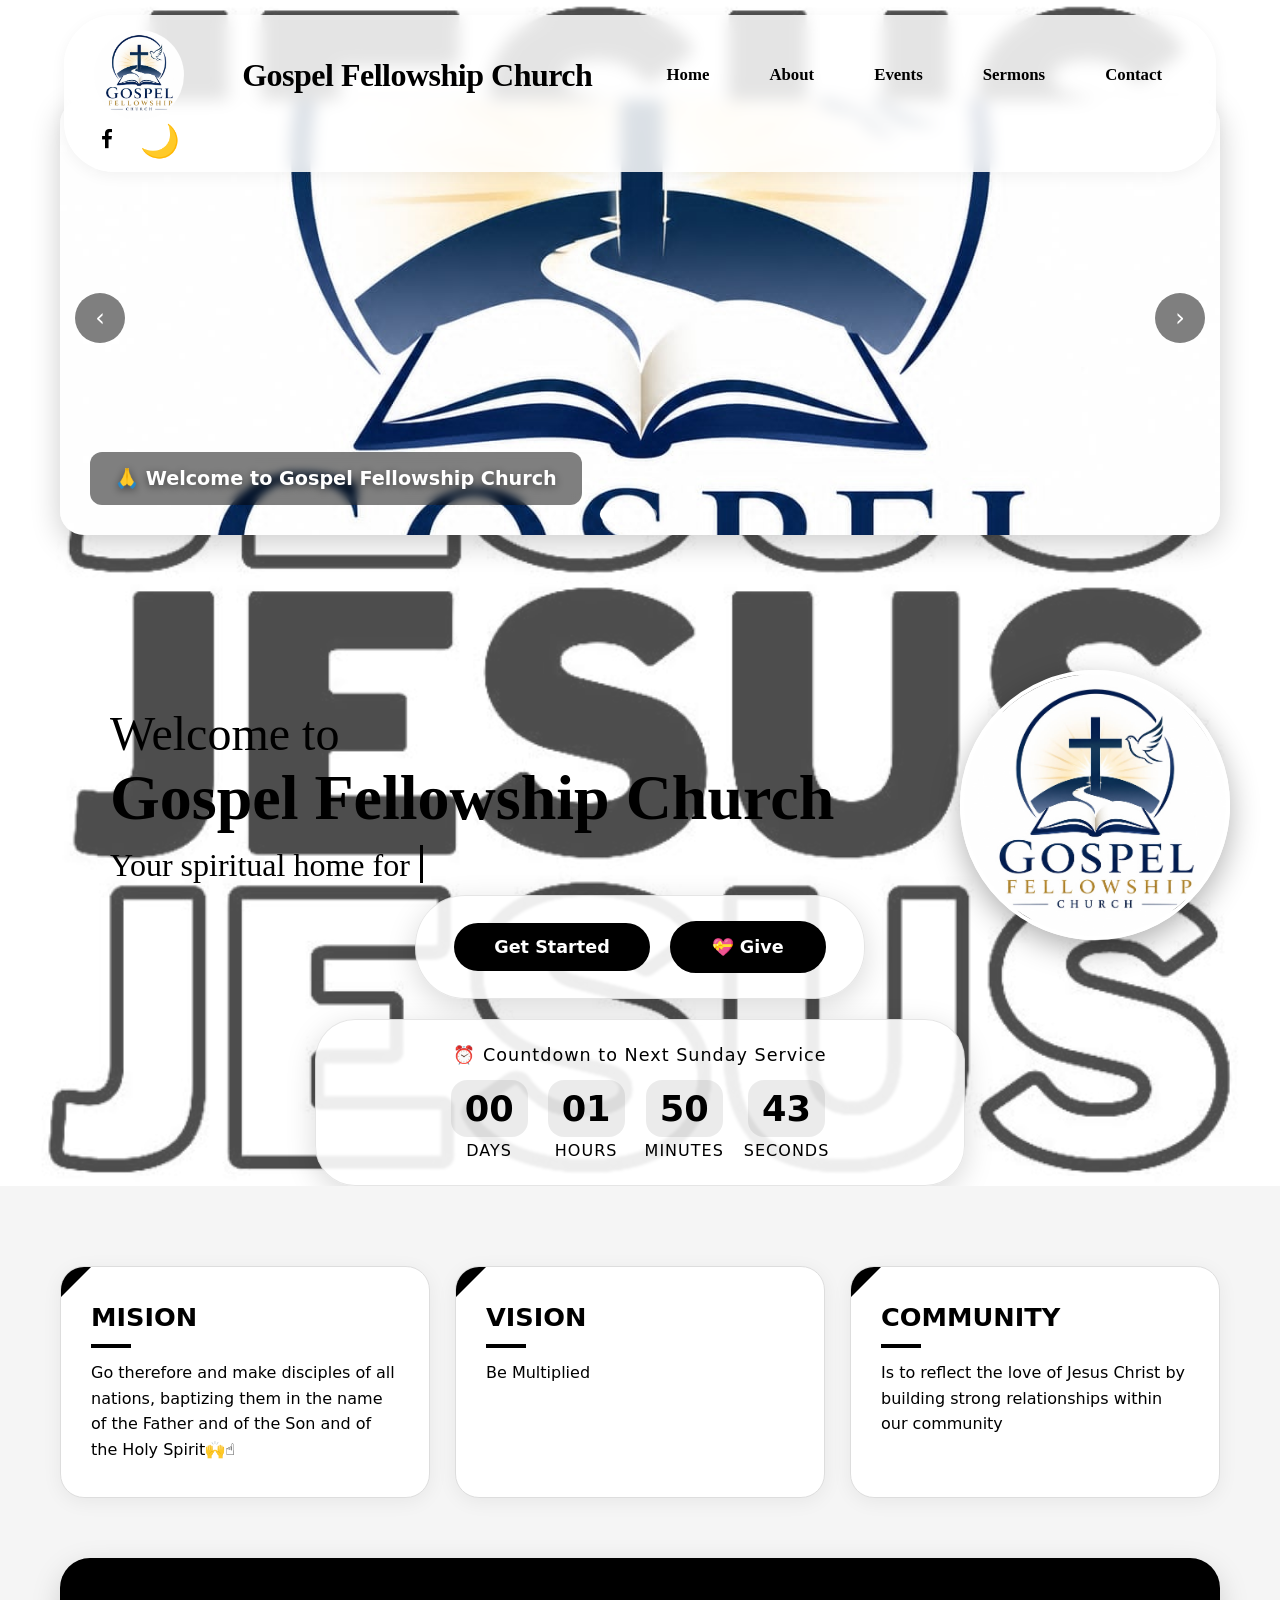
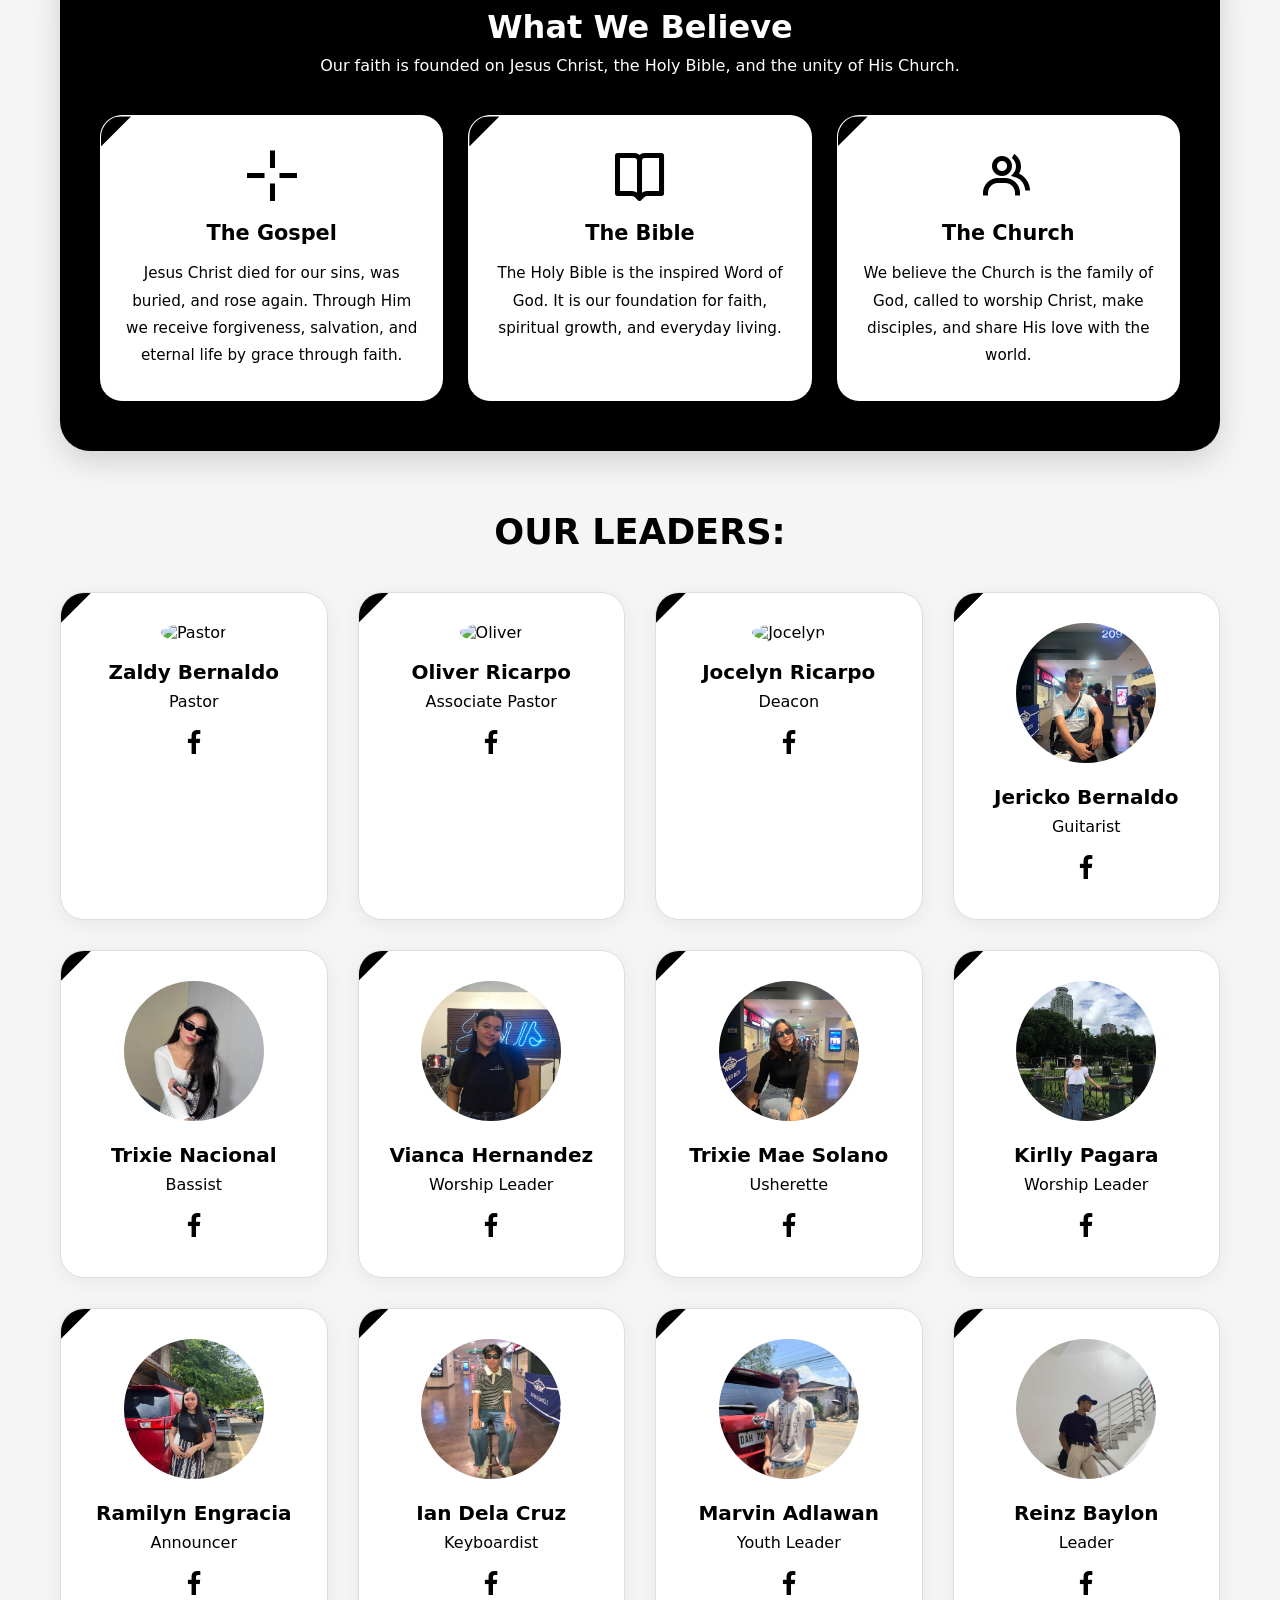
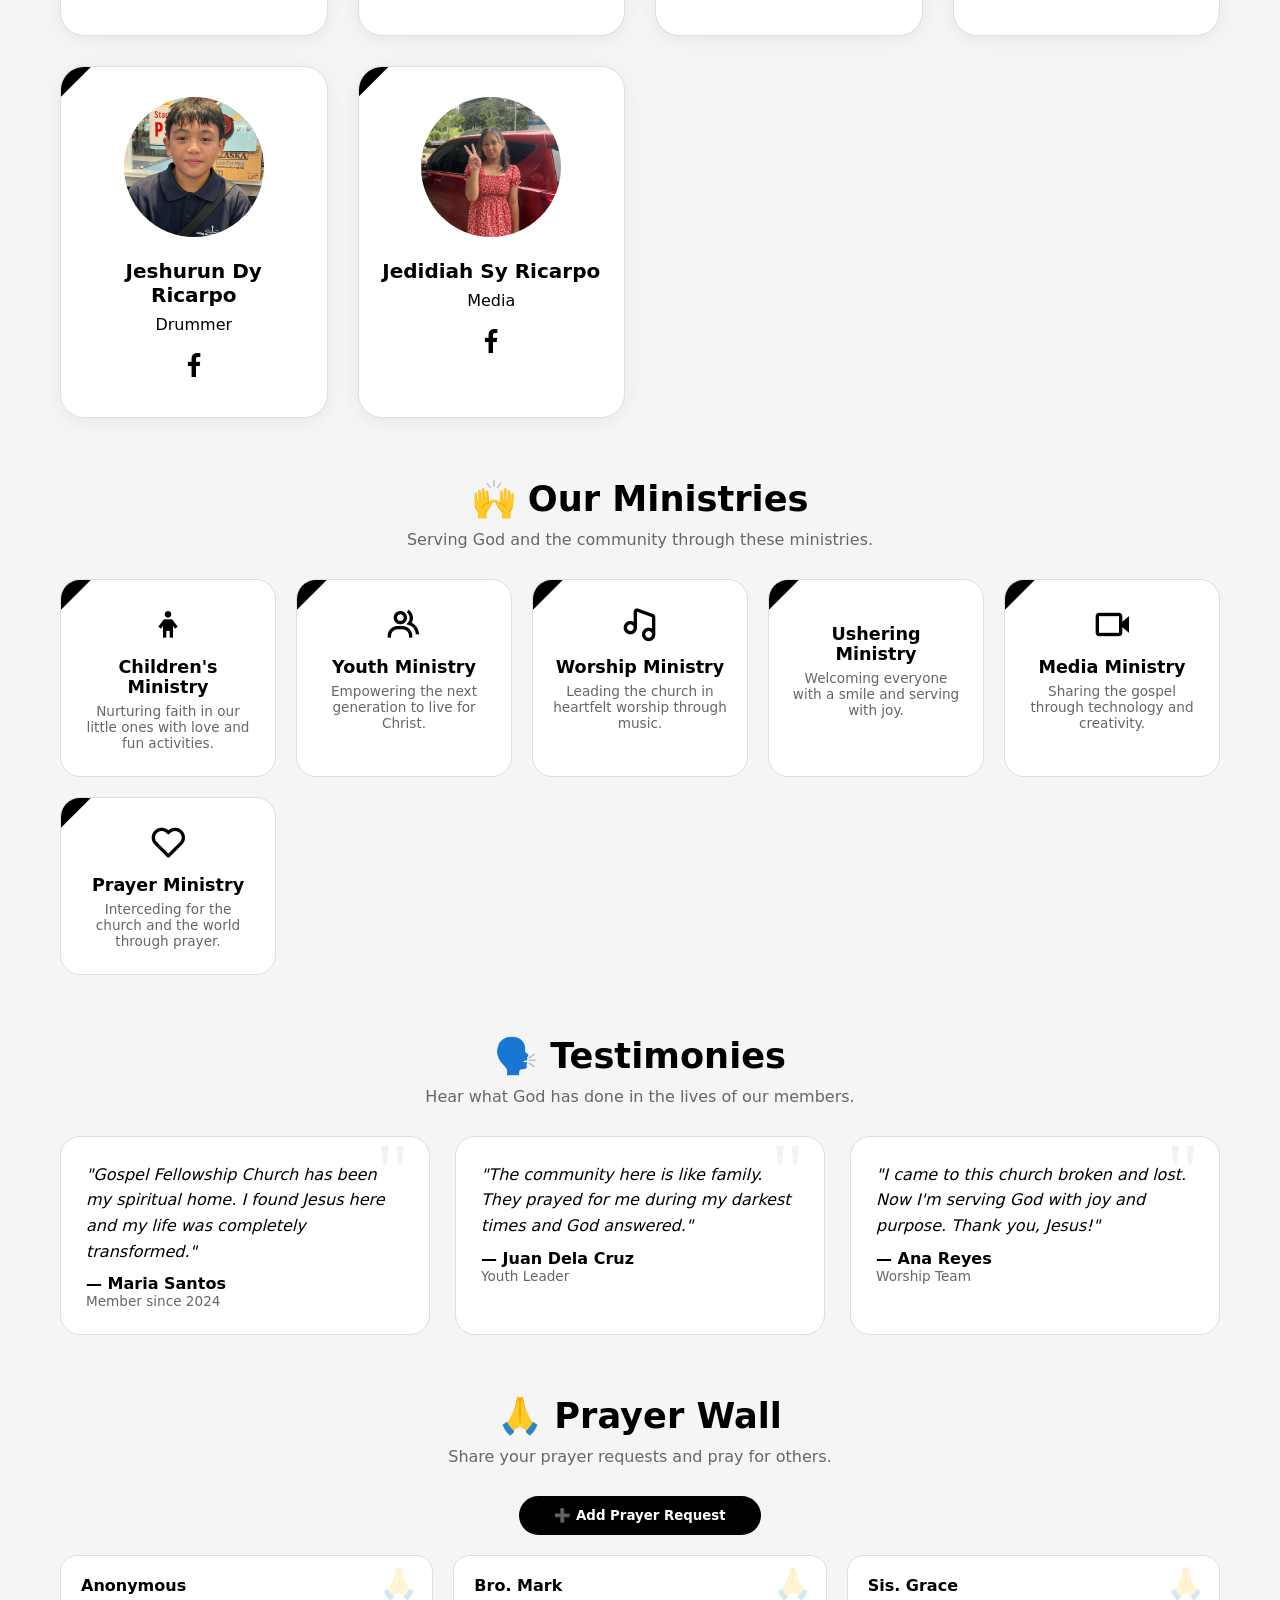
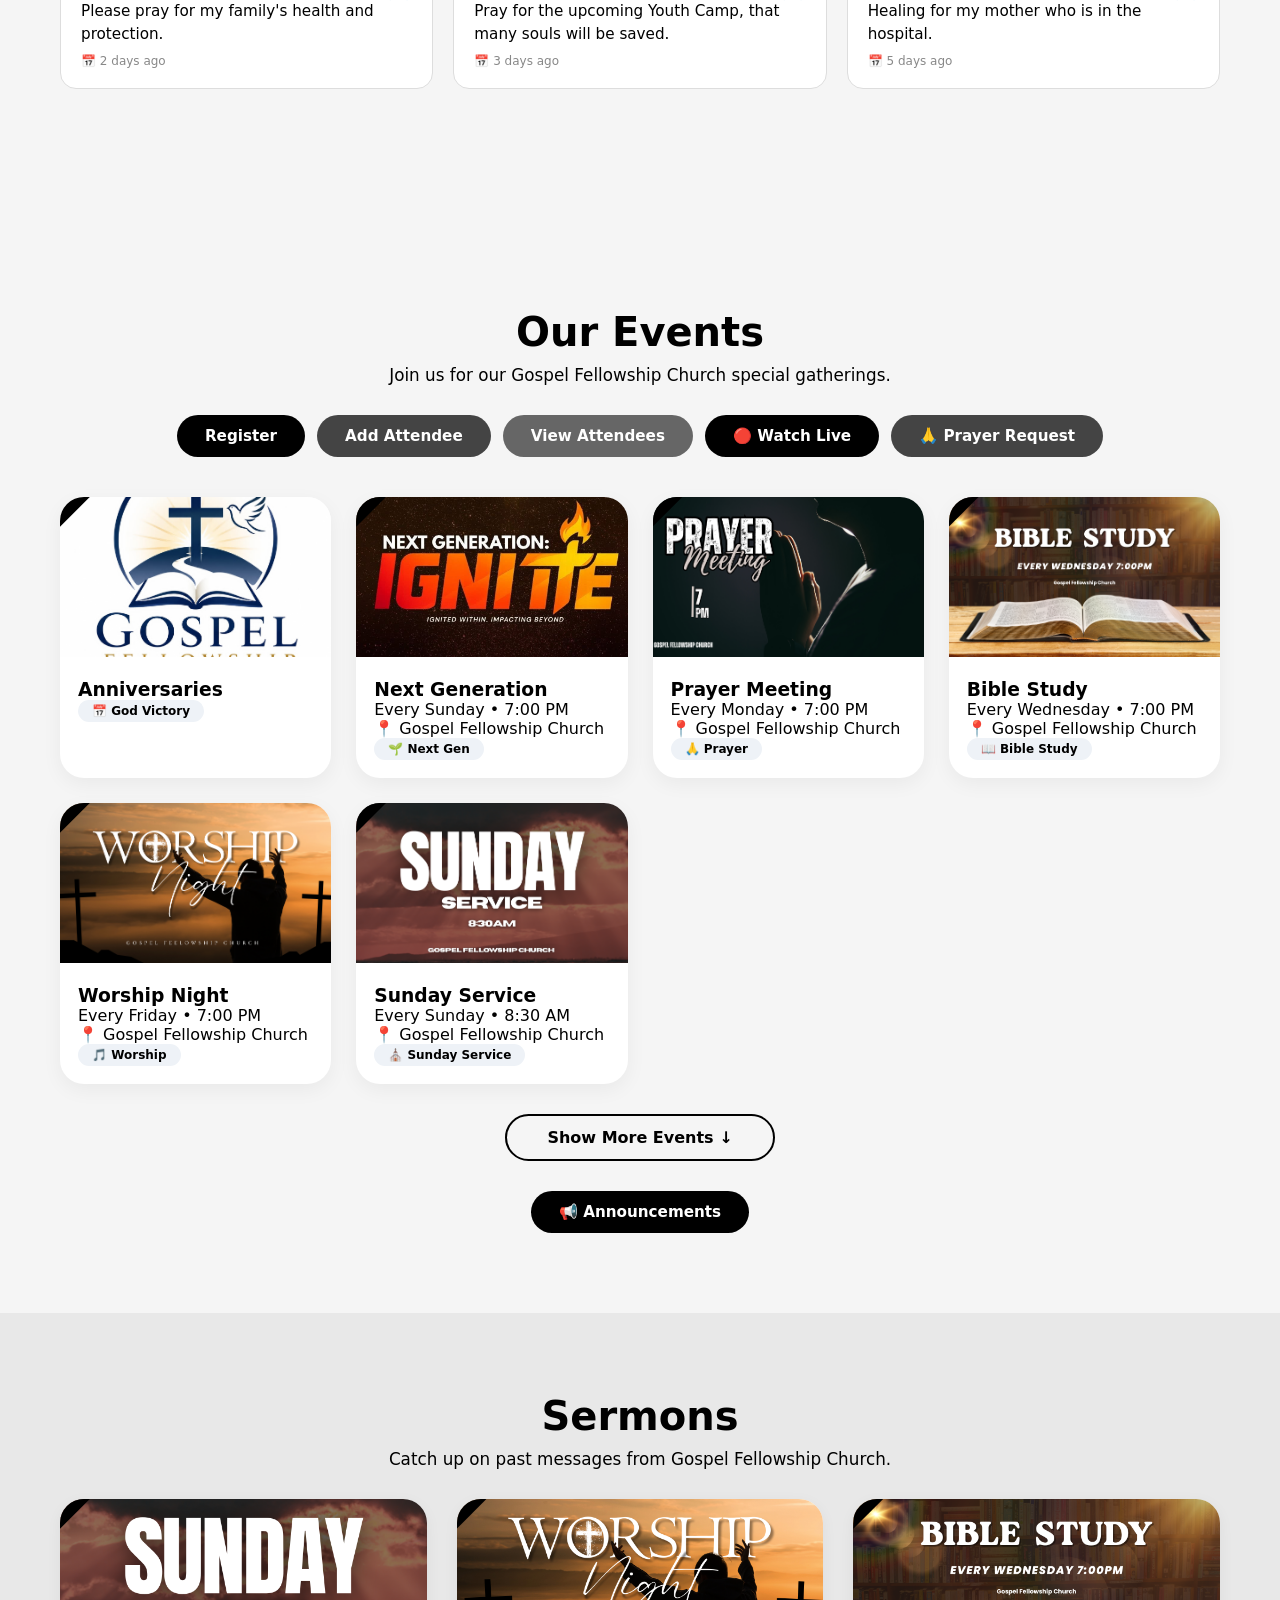
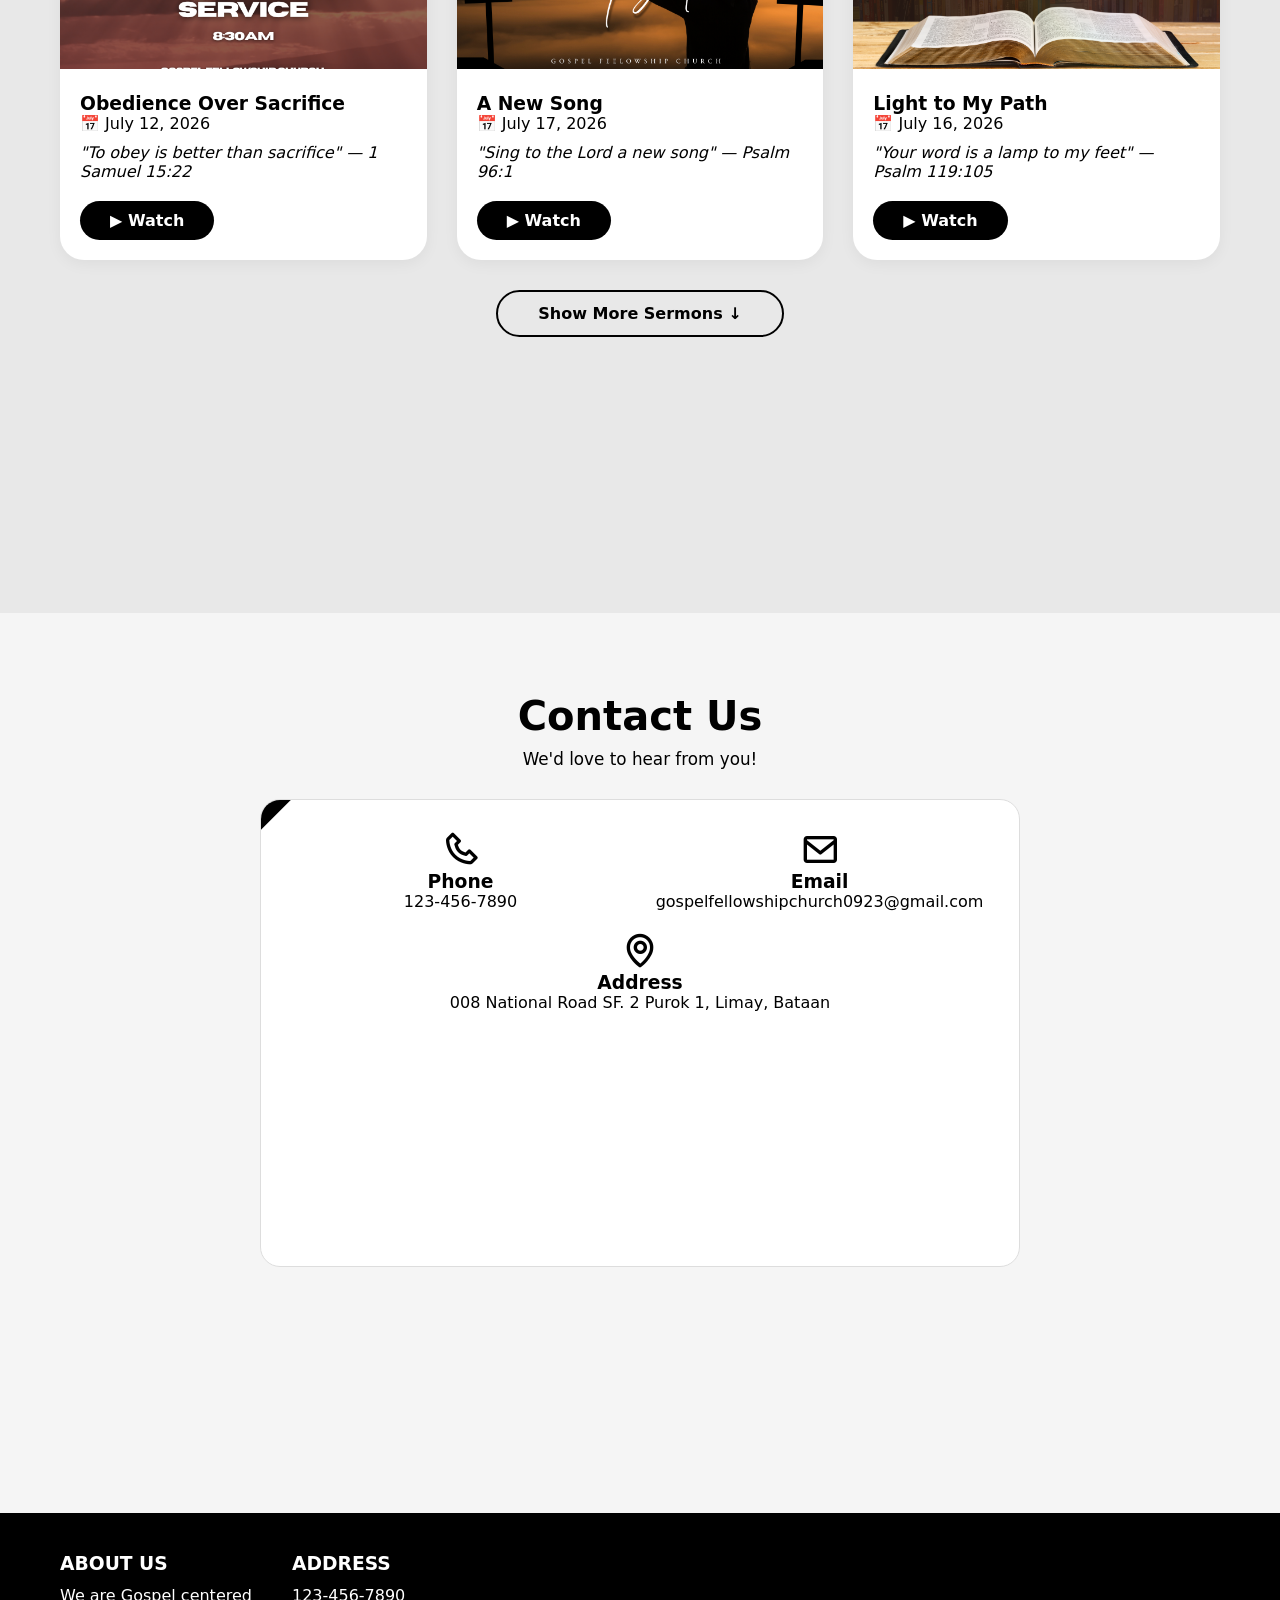
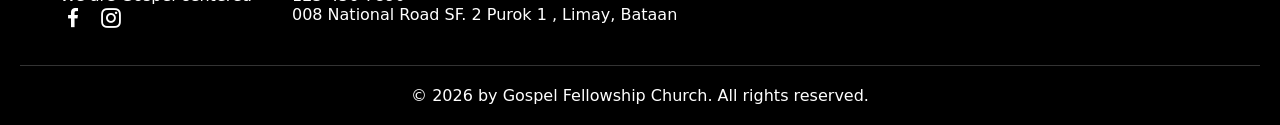
==== index.html @ 99a74591 "website update" ====
<!DOCTYPE html>
<html lang="en">
<head>
  <meta charset="UTF-8" />
  <meta name="viewport" content="width=device-width, initial-scale=1.0, maximum-scale=1.0, user-scalable=no, viewport-fit=cover" />
  <title>Gospel Fellowship Church</title>
  <link href='https://unpkg.com/boxicons@2.1.4/css/boxicons.min.css' rel='stylesheet'>
  <link rel="stylesheet" href="https://cdnjs.cloudflare.com/ajax/libs/font-awesome/6.0.0-beta3/css/all.min.css">
  
  <!-- ===== PWA MANIFEST ===== -->
  <link rel="manifest" href="[data-uri]">
  
  <style>
    /* ===== HIDE ALL SCROLLBARS ===== */
    * {
      margin: 0;
      padding: 0;
      box-sizing: border-box;
      font-family: 'Segoe UI', Roboto, system-ui, sans-serif;
      scrollbar-width: none;
      -ms-overflow-style: none;
      touch-action: manipulation;
    }
    *::-webkit-scrollbar { display: none; }
    html { 
      scroll-behavior: smooth;
      -webkit-text-size-adjust: 100%;
      -ms-text-size-adjust: 100%;
      -moz-text-size-adjust: 100%;
    }
    body { 
      margin: 0; 
      padding: 0; 
      overflow-x: hidden;
      touch-action: pan-y;
      position: relative;
      background: #ffffff;
      color: #000000;
      transition: background 0.3s ease, color 0.3s ease;
    }

    /* ===== DARK MODE ===== */
    body.dark-mode {
      background: #000000;
      color: #ffffff;
    }

    /* ===== HEADER ===== */
    body.dark-mode .header {
      background: rgba(0, 0, 0, 0.85);
      backdrop-filter: blur(8px);
    }
    body.dark-mode .header.scrolled {
      background: rgba(0, 0, 0, 0.95);
    }
    body.dark-mode .logo-text { color: #ffffff; }
    body.dark-mode .navbar ul li a { color: #ffffff; }
    body.dark-mode .navbar ul li a:hover,
    body.dark-mode .navbar ul li a.active { background: #ffffff; color: #000000; }
    body.dark-mode .mobile-menu-toggle span { background: #ffffff; }
    body.dark-mode .social-media a { color: #ffffff; }
    body.dark-mode .social-media a:hover { color: #cccccc; }
    body.dark-mode #darkModeToggle { color: #ffffff; }

    body.dark-mode .navbar { background: transparent; }
    body.dark-mode .navbar ul li a { 
      color: #ffffff; 
      border-bottom: none;
      background: transparent;
    }
    body.dark-mode .navbar ul li a:hover,
    body.dark-mode .navbar ul li a.active { 
      background: #ffffff;
      color: #000000;
      padding-left: 18px;
      border-bottom: none;
    }
    body.dark-mode .navbar .mobile-theme-toggle { border-top-color: rgba(255,255,255,0.1); }
    body.dark-mode .navbar .mobile-theme-toggle button { color: #ffffff; }
    body.dark-mode .navbar .mobile-theme-toggle button:hover { background: rgba(255,255,255,0.1); }

    body.dark-mode .background-text h1 { color: #ffffff; }
    body.dark-mode .background-text h2 { color: #ffffff; }
    body.dark-mode .background-text p { color: #ffffff; }

    body.dark-mode .home {
      background: rgba(0, 0, 0, 0.7);
      color: #ffffff;
      border-color: rgba(255,255,255,0.2);
    }
    body.dark-mode .countdown-section {
      background: rgba(0, 0, 0, 0.7);
      color: #ffffff;
      border-color: rgba(255,255,255,0.2);
    }
    body.dark-mode .countdown-block .num { background: rgba(255,255,255,0.15); color: #ffffff; }
    body.dark-mode .countdown-block .label { color: #ffffff; }

    body.dark-mode .btn-container .btn { background: #ffffff; color: #000000; }
    body.dark-mode .btn-container .btn:hover { background: #cccccc; }
    body.dark-mode .btn-container .btn-give { background: #ffffff; color: #000000; border-color: #ffffff; }
    body.dark-mode .btn-container .btn-give:hover { background: #cccccc; }

    body.dark-mode .gs-card { background: #1a1a1a; border-color: #333; }
    body.dark-mode .gs-card::before { background: #ffffff; }
    body.dark-mode .gs-card .gs-number { background: #ffffff; color: #000000; }
    body.dark-mode .gs-card h3 { color: #ffffff; }
    body.dark-mode .gs-card p { color: #ffffff; }
    body.dark-mode .gs-card i { color: #ffffff !important; }
    body.dark-mode .gs-card .btn-events { background: #ffffff; color: #000000; }
    body.dark-mode .gs-card .btn-events:hover { background: #cccccc; }
    body.dark-mode .gs-card .btn-secondary { background: #ffffff; color: #000000; }
    body.dark-mode .gs-card .btn-secondary:hover { background: #cccccc; }
    body.dark-mode .gs-bottom-buttons { border-top-color: #333; }
    body.dark-mode .gs-bottom-buttons .btn-live { background: #ffffff; color: #000000; }
    body.dark-mode .gs-bottom-buttons .btn-live:hover { background: #cccccc; }
    body.dark-mode .gs-bottom-buttons .btn-prayer { background: #ffffff; color: #000000; }
    body.dark-mode .gs-bottom-buttons .btn-prayer:hover { background: #cccccc; }

    body.dark-mode .modal-content { background: #1a1a1a; }
    body.dark-mode .modal-content h2 { color: #ffffff; }
    body.dark-mode .modal-content p { color: #ffffff; }
    body.dark-mode .modal-close { color: #ffffff; }
    body.dark-mode .modal-close:hover { color: #cccccc; }

    body.dark-mode #aboutSection { background: #000000; }
    body.dark-mode .about-box { background: #1a1a1a; border-color: #333; }
    body.dark-mode .about-box::before { background: #ffffff; }
    body.dark-mode .about-box h2 { color: #ffffff; }
    body.dark-mode .about-box hr { border-color: #ffffff; }
    body.dark-mode .about-box p { color: #ffffff; }

    body.dark-mode .believe-section .believe-inner { background: #ffffff !important; }
    body.dark-mode .believe-title { color: #000000 !important; }
    body.dark-mode .believe-subtitle { color: #000000 !important; }
    body.dark-mode .believe-card { background: #1a1a1a; border-color: #333; }
    body.dark-mode .believe-card::before { background: #ffffff; }
    body.dark-mode .believe-card i { color: #ffffff !important; }
    body.dark-mode .believe-card h3 { color: #ffffff !important; }
    body.dark-mode .believe-card p { color: #ffffff !important; }

    body.dark-mode .pastors-section h2 { color: #ffffff; }
    body.dark-mode .pastor-card { background: #1a1a1a; border-color: #333; }
    body.dark-mode .pastor-card::before { background: #ffffff; }
    body.dark-mode .pastor-card h3 { color: #ffffff; }
    body.dark-mode .pastor-card .role { color: #ffffff; }
    body.dark-mode .pastor-card a { color: #ffffff; }
    body.dark-mode .pastor-card a:hover { color: #cccccc; }

    /* ===== MINISTRIES DARK MODE ===== */
    body.dark-mode .ministries-section {
      background: #0a0a0a;
    }
    body.dark-mode .ministry-card {
      background: #1a1a1a;
      border-color: #333;
    }
    body.dark-mode .ministry-card::before { background: #ffffff; }
    body.dark-mode .ministry-card i { color: #ffffff !important; }
    body.dark-mode .ministry-card h3 { color: #ffffff; }
    body.dark-mode .ministry-card p { color: #ffffff; }

    /* ===== TESTIMONIES DARK MODE ===== */
    body.dark-mode .testimonies-section {
      background: #000000;
    }
    body.dark-mode .testimony-card {
      background: #1a1a1a;
      border-color: #333;
    }
    body.dark-mode .testimony-card::before { color: rgba(255,255,255,0.05); }
    body.dark-mode .testimony-card .testimony-text { color: #ffffff; }
    body.dark-mode .testimony-card .testimony-author { color: #ffffff; }
    body.dark-mode .testimony-card .testimony-role { color: #999; }

    /* ===== PRAYER WALL DARK MODE ===== */
    body.dark-mode .prayer-wall-section {
      background: #0a0a0a;
    }
    body.dark-mode .prayer-item {
      background: #1a1a1a;
      border-color: #333;
    }
    body.dark-mode .prayer-item .prayer-name { color: #ffffff; }
    body.dark-mode .prayer-item .prayer-request { color: #ffffff; }
    body.dark-mode .prayer-item .prayer-date { color: #666; }

    body.dark-mode #eventsSection { background: #000000; }
    body.dark-mode .events-main-title { color: #ffffff; }
    body.dark-mode .events-main-subtitle { color: #ffffff; }
    body.dark-mode .event-card { background: #1a1a1a; }
    body.dark-mode .event-card::before { background: #ffffff; }
    body.dark-mode .event-card-content h3 { color: #ffffff; }
    body.dark-mode .event-card-content p { color: #ffffff; }
    body.dark-mode .event-tag { background: #333; color: #ffffff; }

    body.dark-mode .btn-events { background: #ffffff; color: #000000; }
    body.dark-mode .btn-events:hover { background: #cccccc; }
    body.dark-mode .btn-secondary { background: #ffffff; color: #000000; }
    body.dark-mode .btn-secondary:hover { background: #cccccc; }
    body.dark-mode .btn-attendees { background: #ffffff; color: #000000; }
    body.dark-mode .btn-attendees:hover { background: #cccccc; }
    body.dark-mode .btn-live { background: #ffffff; color: #000000; }
    body.dark-mode .btn-live:hover { background: #cccccc; }
    body.dark-mode .btn-prayer { background: #ffffff; color: #000000; }
    body.dark-mode .btn-prayer:hover { background: #cccccc; }
    body.dark-mode .btn-announcements { background: #ffffff; color: #000000; }
    body.dark-mode .btn-announcements:hover { background: #cccccc; }

    body.dark-mode #sermonsSection { background: #0a0a0a; }
    body.dark-mode .sermon-card { background: #1a1a1a; }
    body.dark-mode .sermon-card::before { background: #ffffff; }
    body.dark-mode .sermon-card-content h3 { color: #ffffff; }
    body.dark-mode .sermon-card-content p { color: #ffffff; }
    body.dark-mode .sermon-verse { color: #ffffff; }
    body.dark-mode .event-detail-btn { background: #ffffff; color: #000000; }
    body.dark-mode .event-detail-btn:hover { background: #cccccc; }

    body.dark-mode #contactSection { background: #000000; }
    body.dark-mode #contactSection .events-container > div { background: #1a1a1a !important; border-color: #333 !important; }
    body.dark-mode #contactSection .events-container > div > div:first-child { background: #ffffff; }
    body.dark-mode #contactSection .events-container > div > div:first-child i { color: #000000 !important; }
    body.dark-mode #contactSection .events-container > div > div:first-child h3 { color: #000000; }
    body.dark-mode #contactSection .events-container > div > div:first-child p { color: #000000; }
    body.dark-mode #contactSection .events-container > div > div:first-child + div i { color: #ffffff !important; }
    body.dark-mode #contactSection .events-container > div > div:first-child + div h3 { color: #ffffff; }
    body.dark-mode #contactSection .events-container > div > div:first-child + div p { color: #ffffff; }

    body.dark-mode .front-content { background: #1a1a1a; }
    body.dark-mode .front-content h2 { color: #ffffff; }
    body.dark-mode .front-content p { color: #ffffff; }
    body.dark-mode .close-btn { background: #333; color: #ffffff; }
    body.dark-mode .close-btn:hover { background: #444; }
    body.dark-mode .register-form input,
    body.dark-mode .addlist-form input,
    body.dark-mode .prayer-form input,
    body.dark-mode .prayer-form textarea { background: #000000; color: #ffffff; border-color: #333; }
    body.dark-mode .register-form input::placeholder,
    body.dark-mode .addlist-form input::placeholder,
    body.dark-mode .prayer-form input::placeholder,
    body.dark-mode .prayer-form textarea::placeholder { color: #999; }

    body.dark-mode .event-modal-content { background: #1a1a1a; }
    body.dark-mode .event-modal-close { color: #ffffff; }
    body.dark-mode .event-modal-close:hover { color: #cccccc; }
    body.dark-mode .event-detail-header h2 { color: #ffffff; }
    body.dark-mode .event-detail-header p { color: #ffffff; }
    body.dark-mode .event-detail-description { color: #ffffff; }
    body.dark-mode .event-detail-verse { background: #000000; border-left-color: #ffffff; }
    body.dark-mode .event-detail-verse .verse-text { color: #ffffff; }
    body.dark-mode .event-detail-verse .verse-ref { color: #ffffff; }
    body.dark-mode .date-thumb { background: #000000; border-color: #333; }
    body.dark-mode .date-thumb:hover { border-color: #ffffff; background: #2a2a2a; }
    body.dark-mode .date-label { color: #ffffff; }
    body.dark-mode .no-photos { color: #ffffff; }

    body.dark-mode .login-form .form-content { background: #1a1a1a; }
    body.dark-mode .login-form h2 { color: #ffffff; }
    body.dark-mode .login-form input { background: #000000; color: #ffffff; border-color: #333; }
    body.dark-mode .login-form input::placeholder { color: #999; }
    body.dark-mode .login-form button[type="submit"] { background: #ffffff; color: #000000; }
    body.dark-mode .login-form .social-btn.facebook { background: #333; color: #ffffff; }
    body.dark-mode .login-form .social-btn.google { background: #444; color: #ffffff; }
    body.dark-mode .login-form .forgot { color: #ffffff; }

    body.dark-mode .site-footer { background: #0a0a0a; color: #ffffff; }
    body.dark-mode .site-footer h3 { color: #ffffff; }
    body.dark-mode .site-footer p { color: #ffffff; }
    body.dark-mode .site-footer .social-icons a { color: #ffffff; }
    body.dark-mode .footer-bottom { border-top-color: #333; }

    /* ===== ADMIN LOGIN OVERLAY ===== */
    .admin-login-overlay {
      position: fixed;
      top: 0;
      left: 0;
      width: 100%;
      height: 100%;
      background: rgba(0, 0, 0, 0.75);
      backdrop-filter: blur(12px);
      -webkit-backdrop-filter: blur(12px);
      display: none;
      justify-content: center;
      align-items: center;
      z-index: 999999;
      animation: fadeInOverlay 0.4s ease;
    }
    .admin-login-overlay.show {
      display: flex;
    }

    @keyframes fadeInOverlay {
      from { opacity: 0; }
      to { opacity: 1; }
    }

    @keyframes slideUpBox {
      from { opacity: 0; transform: translateY(40px) scale(0.95); }
      to { opacity: 1; transform: translateY(0) scale(1); }
    }

    .admin-login-box {
      background: #ffffff;
      padding: 40px 35px 30px;
      border-radius: 28px;
      max-width: 400px;
      width: 92%;
      box-shadow: 0 30px 80px rgba(0, 0, 0, 0.4);
      position: relative;
      animation: slideUpBox 0.4s ease;
      border: 1px solid rgba(255,255,255,0.1);
    }
    body.dark-mode .admin-login-box {
      background: #1a1a1a;
      border-color: #333;
    }

    .admin-login-box .login-header {
      display: flex;
      justify-content: space-between;
      align-items: flex-start;
      margin-bottom: 8px;
    }
    .admin-login-box .login-logo {
      display: flex;
      align-items: center;
      gap: 12px;
    }
    .admin-login-box .login-logo img {
      width: 48px;
      height: 48px;
      border-radius: 50%;
      object-fit: cover;
    }
    .admin-login-box .login-logo h2 {
      font-size: 1.4rem;
      font-weight: 700;
      color: #000000;
      margin: 0;
    }
    body.dark-mode .admin-login-box .login-logo h2 {
      color: #ffffff;
    }

    .admin-login-box .login-close {
      background: none;
      border: none;
      font-size: 28px;
      cursor: pointer;
      color: #999;
      transition: 0.3s;
      padding: 0 4px;
      line-height: 1;
    }
    .admin-login-box .login-close:hover {
      color: #333;
      transform: rotate(90deg);
    }
    body.dark-mode .admin-login-box .login-close {
      color: #888;
    }
    body.dark-mode .admin-login-box .login-close:hover {
      color: #fff;
    }

    .admin-login-box .login-subtitle {
      color: #888;
      font-size: 0.9rem;
      margin-bottom: 25px;
      margin-top: 4px;
    }
    body.dark-mode .admin-login-box .login-subtitle {
      color: #999;
    }

    .admin-login-box .input-group {
      position: relative;
      margin-bottom: 16px;
    }
    .admin-login-box .input-group i {
      position: absolute;
      left: 16px;
      top: 50%;
      transform: translateY(-50%);
      color: #aaa;
      font-size: 1.2rem;
      transition: color 0.3s;
    }
    .admin-login-box .input-group input {
      width: 100%;
      padding: 14px 16px 14px 48px;
      border: 2px solid #e8e8e8;
      border-radius: 14px;
      font-size: 0.95rem;
      color: #000000;
      background: #f8f9fa;
      transition: all 0.3s;
    }
    body.dark-mode .admin-login-box .input-group input {
      background: #000000;
      color: #ffffff;
      border-color: #333;
    }
    .admin-login-box .input-group input:focus {
      border-color: #000000;
      outline: none;
      background: #ffffff;
      box-shadow: 0 0 0 4px rgba(0,0,0,0.05);
    }
    body.dark-mode .admin-login-box .input-group input:focus {
      border-color: #ffffff;
      background: #0a0a0a;
      box-shadow: 0 0 0 4px rgba(255,255,255,0.05);
    }
    .admin-login-box .input-group input:focus + i,
    .admin-login-box .input-group input:focus ~ i {
      color: #000000;
    }
    body.dark-mode .admin-login-box .input-group input:focus + i,
    body.dark-mode .admin-login-box .input-group input:focus ~ i {
      color: #ffffff;
    }
    .admin-login-box .input-group input::placeholder {
      color: #aaa;
    }
    body.dark-mode .admin-login-box .input-group input::placeholder {
      color: #666;
    }

    .admin-login-box .login-btn {
      width: 100%;
      padding: 14px;
      background: #000000;
      color: #ffffff;
      border: none;
      border-radius: 14px;
      font-weight: 700;
      font-size: 1rem;
      cursor: pointer;
      transition: all 0.3s;
      display: flex;
      align-items: center;
      justify-content: center;
      gap: 10px;
      margin-top: 6px;
    }
    .admin-login-box .login-btn:hover {
      transform: translateY(-2px);
      box-shadow: 0 8px 25px rgba(0,0,0,0.2);
    }
    .admin-login-box .login-btn:active {
      transform: translateY(0);
    }
    body.dark-mode .admin-login-box .login-btn {
      background: #ffffff;
      color: #000000;
    }
    body.dark-mode .admin-login-box .login-btn:hover {
      background: #eeeeee;
      box-shadow: 0 8px 25px rgba(255,255,255,0.1);
    }

    .admin-login-box .login-error {
      color: #dc3545;
      text-align: center;
      margin-top: 12px;
      font-size: 0.85rem;
      display: none;
      background: #fde8e8;
      padding: 10px 14px;
      border-radius: 10px;
      border: 1px solid #f5c6cb;
    }
    .admin-login-box .login-error.show {
      display: block;
    }
    body.dark-mode .admin-login-box .login-error {
      background: #2a1a1a;
      border-color: #dc3545;
    }
    .admin-login-box .login-error i {
      margin-right: 6px;
    }

    .admin-login-box .login-footer {
      display: flex;
      justify-content: space-between;
      margin-top: 18px;
      font-size: 0.75rem;
      color: #aaa;
      border-top: 1px solid #eee;
      padding-top: 16px;
    }
    body.dark-mode .admin-login-box .login-footer {
      border-top-color: #333;
      color: #666;
    }
    .admin-login-box .login-footer span {
      display: flex;
      align-items: center;
      gap: 4px;
    }

    /* ===== HEADER - GLOBAL ===== */
    .header {
      display: flex;
      align-items: center;
      justify-content: space-between;
      padding: 15px 30px;
      background: rgba(255, 255, 255, 0.85);
      backdrop-filter: blur(8px);
      box-shadow: 0 4px 15px rgba(0,0,0,0.05);
      position: fixed;
      border-radius: 50px;
      top: 15px;
      left: 50%;
      transform: translateX(-50%);
      width: 90%;
      max-width: 1200px;
      z-index: 999;
      flex-wrap: wrap;
      gap: 5px;
      transition: all 0.3s ease;
    }
    .header.scrolled {
      box-shadow: 0 4px 20px rgba(0,0,0,0.1);
      background: rgba(255, 255, 255, 0.95);
    }
    .logo-img { 
      height: 90px; 
      width: auto; 
      border-radius: 50%; 
      cursor: pointer;
    }
    .logo-text {
      font-size: 2rem;
      font-weight: 700;
      font-family: 'Times New Roman', Times, serif;
      color: #000000;
      text-decoration: none;
      letter-spacing: -0.5px;
      margin-left: 8px;
      cursor: pointer;
      transition: color 0.3s ease;
    }
    .navbar ul {
      display: flex;
      list-style: none;
      gap: 12px;
      flex-wrap: wrap;
    }
    .navbar ul li a {
      padding: 12px 24px;
      border-radius: 30px;
      font-weight: 700;
      font-size: 1.05rem;
      font-family: 'Times New Roman', Times, serif;
      cursor: pointer;
      color: #000000;
      transition: 0.3s;
      display: inline-block;
      text-decoration: none;
    }
    .navbar ul li a:hover,
    .navbar ul li a.active {
      background: #000000;
      color: #ffffff;
    }
    #darkModeToggle {
      background: transparent;
      border: none;
      font-size: 2rem;
      cursor: pointer;
      padding: 0 8px;
      line-height: 1;
      color: #000000;
      transition: color 0.3s ease;
    }
    .header-actions {
      display: flex;
      align-items: center;
      gap: 12px;
      flex-wrap: wrap;
    }
    .social-media a {
      font-size: 1.6rem;
      color: #000000;
      transition: 0.3s;
    }
    .social-media a:hover { color: #666; }

    /* ===== MOBILE MENU TOGGLE ===== */
    .mobile-menu-toggle {
      display: none;
      flex-direction: column;
      align-items: center;
      justify-content: center;
      gap: 5px;
      cursor: pointer;
      padding: 8px 12px;
      background: none;
      border: none;
      flex-shrink: 0;
      border-radius: 8px;
      transition: background 0.3s ease;
      min-width: 44px;
      min-height: 44px;
    }
    .mobile-menu-toggle:hover {
      background: rgba(0, 0, 0, 0.05);
    }
    .mobile-menu-toggle span {
      display: block;
      width: 28px;
      height: 3px;
      background: #000000;
      border-radius: 2px;
      transition: all 0.3s ease;
      transform-origin: center;
    }
    .mobile-menu-toggle.active span:nth-child(1) {
      transform: rotate(45deg) translate(5px, 5px);
    }
    .mobile-menu-toggle.active span:nth-child(2) {
      opacity: 0;
      transform: scaleX(0);
    }
    .mobile-menu-toggle.active span:nth-child(3) {
      transform: rotate(-45deg) translate(5px, -5px);
    }
    body.dark-mode .mobile-menu-toggle:hover { background: rgba(255,255,255,0.05); }
    body.dark-mode .mobile-menu-toggle span { background: #ffffff; }

    .navbar .mobile-theme-toggle {
      display: none;
      padding-top: 15px;
      margin-top: 10px;
      border-top: 1px solid rgba(0,0,0,0.08);
      justify-content: center;
    }
    .navbar .mobile-theme-toggle button {
      display: flex;
      align-items: center;
      gap: 10px;
      background: none;
      border: none;
      padding: 10px 20px;
      border-radius: 30px;
      font-size: 0.95rem;
      font-weight: 600;
      cursor: pointer;
      color: #000000;
      transition: all 0.3s ease;
      width: 100%;
      justify-content: center;
    }
    .navbar .mobile-theme-toggle button:hover {
      background: rgba(0,0,0,0.05);
    }
    .navbar .mobile-theme-toggle button i {
      font-size: 1.3rem;
    }

    /* ===== LOGIN FORM ===== */
    .login-form {
      display: none;
      position: fixed;
      top: 0; left: 0; width: 100%; height: 100%;
      background: rgba(0,0,0,0.5);
      backdrop-filter: blur(4px);
      justify-content: center;
      align-items: center;
      z-index: 9999;
    }
    .login-form .form-content {
      background: #fff;
      padding: 40px 35px;
      border-radius: 24px;
      max-width: 400px;
      width: 90%;
      position: relative;
      box-shadow: 0 20px 60px rgba(0,0,0,0.3);
    }
    .login-form .form-content #closeForm {
      position: absolute;
      top: 12px;
      right: 20px;
      font-size: 28px;
      cursor: pointer;
      color: #888;
    }
    .login-form h2 { margin-bottom: 20px; text-align: center; color: #000000; }
    .login-form input {
      width: 100%;
      padding: 12px 15px;
      margin: 8px 0;
      border: 1px solid #ddd;
      border-radius: 30px;
      font-size: 0.95rem;
      color: #000000;
    }
    .login-form button[type="submit"] {
      width: 100%;
      padding: 12px;
      background: #000000;
      color: #ffffff;
      border: none;
      border-radius: 30px;
      font-weight: 700;
      margin-top: 10px;
      cursor: pointer;
    }
    .divider {
      display: flex;
      align-items: center;
      gap: 12px;
      margin: 18px 0 12px;
      color: #aaa;
      font-size: 0.8rem;
    }
    .divider span { flex: 1; text-align: center; }
    .social-btn {
      width: 100%;
      padding: 10px;
      border: none;
      border-radius: 30px;
      font-weight: 600;
      margin: 4px 0;
      cursor: pointer;
    }
    .social-btn.facebook { background: #000000; color: #ffffff; }
    .social-btn.google { background: #444; color: #ffffff; }
    .forgot { display: block; text-align: center; margin-top: 15px; color: #000000; text-decoration: none; }

    /* ===== FULL WIDTH SECTIONS ===== */
    .section { width: 100%; padding: 80px 0; margin: 0; scroll-margin-top: 80px; min-height: 100vh; }
    .container, .events-container, .about-container, .sermons-container, .contact-container {
      max-width: 1200px;
      margin: 0 auto;
      padding: 0 20px;
    }

    /* ===== PAGE TRANSITIONS ===== */
    .page-transition {
      opacity: 0;
      transform: translateY(30px);
      transition: opacity 0.6s ease, transform 0.6s ease;
    }
    .page-transition.visible {
      opacity: 1;
      transform: translateY(0);
    }

    /* ===== HOME SECTION ===== */
    #homeSection {
      background-image: url('Jesus.jpg');
      background-size: cover;
      background-position: center;
      background-attachment: fixed;
      background-repeat: no-repeat;
      padding: 100px 0 0;
      width: 100%;
      display: flex;
      justify-content: center;
      position: relative;
      min-height: 100vh;
      transition: background 0.3s ease;
    }
    #homeSection::before {
      content: '';
      position: absolute;
      top: 0;
      left: 0;
      right: 0;
      bottom: 0;
      background: rgba(255, 255, 255, 0.3);
      z-index: 0;
    }
    #homeSection .home-wrapper {
      position: relative;
      z-index: 1;
      width: 100%;
      max-width: 1200px;
      margin: 0 auto;
      padding: 0 20px;
    }
    body.dark-mode #homeSection::before {
      background: rgba(0, 0, 0, 0.7);
    }

    /* ===== IMAGE SLIDER ===== */
    .slider-container {
      position: relative;
      width: 100%;
      max-width: 1200px;
      margin: 0 auto 30px;
      border-radius: 24px;
      overflow: hidden;
      box-shadow: 0 8px 30px rgba(0,0,0,0.2);
      aspect-ratio: 16/6;
    }
    .slider-track {
      display: flex;
      transition: transform 0.7s cubic-bezier(0.4, 0, 0.2, 1);
      width: 100%;
      height: 100%;
    }
    .slider-slide {
      flex: 0 0 100%;
      height: 100%;
      position: relative;
    }
    .slider-slide img {
      width: 100%;
      height: 100%;
      object-fit: cover;
    }
    .slider-slide .slide-caption {
      position: absolute;
      bottom: 30px;
      left: 30px;
      color: #fff;
      background: rgba(0,0,0,0.5);
      padding: 15px 25px;
      border-radius: 12px;
      backdrop-filter: blur(4px);
      font-size: 1.2rem;
      font-weight: 600;
      text-shadow: 0 2px 8px rgba(0,0,0,0.5);
    }
    .slider-btn {
      position: absolute;
      top: 50%;
      transform: translateY(-50%);
      background: rgba(0,0,0,0.5);
      color: #fff;
      border: none;
      border-radius: 50%;
      width: 50px;
      height: 50px;
      font-size: 1.5rem;
      cursor: pointer;
      transition: all 0.3s;
      z-index: 10;
      backdrop-filter: blur(4px);
    }
    .slider-btn:hover {
      background: rgba(255,255,255,0.3);
      color: #000;
    }
    .slider-btn.prev { left: 15px; }
    .slider-btn.next { right: 15px; }
    .slider-dots {
      position: absolute;
      bottom: 15px;
      left: 50%;
      transform: translateX(-50%);
      display: flex;
      gap: 10px;
      z-index: 10;
    }
    .slider-dot {
      width: 12px;
      height: 12px;
      border-radius: 50%;
      background: rgba(255,255,255,0.5);
      border: none;
      cursor: pointer;
      transition: all 0.3s;
    }
    .slider-dot.active {
      background: #ffffff;
      transform: scale(1.2);
    }

    .background-content-wrapper {
      display: flex;
      flex-wrap: wrap;
      align-items: center;
      justify-content: space-between;
      gap: 40px;
      padding: 50px 40px;
      border-radius: 40px;
      width: 100%;
      min-height: 520px;
      position: sticky;
      top: 100px;
      z-index: 1;
    }

    .background-text {
      flex: 1 1 300px;
      text-align: left;
      padding-left: 10px;
      margin-top: -60px;
      order: 1;
    }
    .background-text h1 { 
      font-size: 3rem; 
      font-weight: 300; 
      font-family: 'Times New Roman', Times, serif;
      margin-bottom: 0;
      color: #000000;
      text-shadow: none;
      transition: color 0.3s ease; 
    }
    .background-text h2 {
      font-size: 4rem;
      font-weight: 700;
      color: #000000;
      font-family: 'Times New Roman', Times, serif;
      margin-top: 0;
      text-shadow: none;
      transition: color 0.3s ease;
    }
    .background-text p { 
      font-size: 2rem; 
      font-family: 'Times New Roman', Times, serif;
      color: #000000;
      margin-top: 10px;
      text-shadow: none;
      transition: color 0.3s ease; 
    }
    .typing-cursor {
      display: inline-block;
      width: 3px;
      height: 1.2em;
      background: #000000;
      margin-left: 2px;
      animation: blink 0.8s step-end infinite;
      vertical-align: text-bottom;
    }
    body.dark-mode .typing-cursor {
      background: #ffffff;
    }
    @keyframes blink {
      0%, 100% { opacity: 1; }
      50% { opacity: 0; }
    }

    .background-img {
      flex: 0 0 220px;
      display: flex;
      justify-content: center;
      align-items: center;
      margin-top: -40px;
      margin-right: -50px;
      order: 2;
    }
    .circle-logo {
      width: 270px;
      height: 270px;
      border-radius: 50%;
      overflow: hidden;
      box-shadow: 0 10px 30px rgba(0,0,0,0.3);
      border: 4px solid #ffffff;
      flex-shrink: 0;
    }
    .circle-logo img { 
      width: 100%; 
      height: 100%; 
      object-fit: cover; 
    }

    .home-overlay { 
      position: relative; 
      margin-top: -190px; 
      z-index: 2; 
      padding: 0 10px; 
    }

    .home {
      background: rgba(255, 255, 255, 0.9);
      backdrop-filter: blur(1px);
      padding: 25px 20px;
      border-radius: 50px;
      text-align: center;
      box-shadow: 0 8px 30px rgba(0,0,0,0.15);
      max-width: 450px;
      margin: 0 auto 20px;
      border: 1px solid rgba(0,0,0,0.1);
      color: #000000;
      transition: background 0.3s ease, color 0.3s ease, border-color 0.3s ease;
    }
    .countdown-section {
      background: rgba(255, 255, 255, 0.9);
      backdrop-filter: blur(1px);
      color: #000000;
      padding: 25px 20px;
      border-radius: 40px;
      text-align: center;
      max-width: 650px;
      margin: 0 auto;
      border: 1px solid rgba(0,0,0,0.1);
      box-shadow: 0 8px 30px rgba(0,0,0,0.15);
      transition: color 0.3s ease, background 0.3s ease, border-color 0.3s ease;
    }
    .countdown-block .num {
      font-size: 2.2rem;
      font-weight: 700;
      background: rgba(0, 0, 0, 0.08);
      padding: 8px 14px;
      border-radius: 16px;
      display: inline-block;
      min-width: 55px;
      color: #000000;
      transition: background 0.3s ease, color 0.3s ease;
    }
    .countdown-block .num.pulse {
      animation: pulse 0.5s ease;
    }
    @keyframes pulse {
      0% { transform: scale(1); }
      50% { transform: scale(1.1); background: rgba(0,0,0,0.2); }
      100% { transform: scale(1); }
    }
    .countdown-block .label {
      display: block;
      font-size: 1rem;
      text-transform: uppercase;
      letter-spacing: 1px;
      margin-top: 4px;
      color: #000000;
      transition: color 0.3s ease;
    }

    .btn-container {
      display: flex;
      justify-content: center;
      align-items: center;
      gap: 20px;
      flex-wrap: wrap;
    }
    .btn-container .btn, .btn-container .btn-give {
      padding: 14px 40px;
      border-radius: 60px;
      font-weight: 700;
      font-size: 1.1rem;
      border: none;
      cursor: pointer;
      transition: 0.3s;
      text-decoration: none;
      display: inline-block;
    }
    .btn-container .btn { background: #000000; color: #ffffff; }
    .btn-container .btn:hover { background: #333; transform: scale(1.02); }
    .btn-container .btn-give { background: #000000; color: #ffffff; border: 2px solid #000000; }
    .btn-container .btn-give:hover { background: #333; }

    .countdown-section h3 { font-weight: 300; letter-spacing: 1px; margin-bottom: 15px; font-size: 1.1rem; }
    .countdown-timer { display: flex; justify-content: center; gap: 20px; flex-wrap: wrap; }

    /* ===== GET STARTED ===== */
    #getStartedSection { background: transparent; padding: 0; min-height: auto; }
    .events-container { max-width: 1200px; margin: 0 auto; }
    .events-main-title { font-size: 2.5rem; text-align: center; margin-bottom: 10px; color: #000000; transition: color 0.3s ease; }
    .events-main-subtitle { text-align: center; color: #000000; max-width: 700px; margin: 0 auto 30px; font-size: 1.05rem; transition: color 0.3s ease; }
    body.dark-mode .events-main-title { color: #ffffff; }
    body.dark-mode .events-main-subtitle { color: #ffffff; }

    .gs-cards { display: flex; gap: 25px; justify-content: center; flex-wrap: wrap; margin: 30px 0 20px; }
    .gs-card {
      background: #ffffff;
      padding: 30px 25px;
      border-radius: 15px;
      max-width: 280px;
      width: 100%;
      text-align: center;
      box-shadow: 0 4px 15px rgba(0,0,0,0.05);
      flex: 1 1 200px;
      position: relative;
      overflow: hidden;
      border: 1px solid #ddd;
      transition: background 0.3s ease, border-color 0.3s ease;
    }
    .gs-card::before {
      content: '';
      position: absolute;
      top: 0;
      left: 0;
      width: 30px;
      height: 30px;
      background: #000000;
      clip-path: polygon(0 0, 100% 0, 0 100%);
      z-index: 0;
      transition: background 0.3s ease;
    }
    body.dark-mode .gs-card::before { background: #ffffff; }
    .gs-card .gs-number {
      width: 40px;
      height: 40px;
      background: #000000;
      color: #ffffff;
      border-radius: 50%;
      display: flex;
      align-items: center;
      justify-content: center;
      margin: 0 auto 12px;
      font-weight: 700;
      font-size: 1.1rem;
      position: relative;
      z-index: 1;
      transition: background 0.3s ease, color 0.3s ease;
    }
    body.dark-mode .gs-card .gs-number { background: #ffffff; color: #000000; }
    .gs-card h3 { margin: 15px 0 10px; font-size: 1.2rem; color: #000000; position: relative; z-index: 1; transition: color 0.3s ease; }
    .gs-card p { color: #000000; font-size: 14px; margin-bottom: 15px; position: relative; z-index: 1; transition: color 0.3s ease; }
    .gs-card i { position: relative; z-index: 1; transition: color 0.3s ease; }
    body.dark-mode .gs-card { background: #1a1a1a; border-color: #333; }
    body.dark-mode .gs-card h3 { color: #ffffff; }
    body.dark-mode .gs-card p { color: #ffffff; }
    body.dark-mode .gs-card i { color: #ffffff !important; }
    .gs-card .btn-events, .gs-card .btn-secondary {
      display: inline-block;
      text-decoration: none;
      padding: 10px 28px;
      border: none;
      border-radius: 40px;
      font-weight: 600;
      cursor: pointer;
      transition: 0.3s;
      font-size: 0.9rem;
      position: relative;
      z-index: 1;
    }
    .gs-card .btn-events { background: #000000; color: #ffffff; }
    .gs-card .btn-events:hover { background: #333; }
    .gs-card .btn-secondary { background: #444; color: #ffffff; }
    .gs-card .btn-secondary:hover { background: #555; }
    body.dark-mode .gs-card .btn-events { background: #ffffff; color: #000000; }
    body.dark-mode .gs-card .btn-events:hover { background: #cccccc; }
    body.dark-mode .gs-card .btn-secondary { background: #ffffff; color: #000000; }
    body.dark-mode .gs-card .btn-secondary:hover { background: #cccccc; }

    .gs-bottom-buttons {
      display: flex;
      gap: 15px;
      justify-content: center;
      flex-wrap: wrap;
      margin-top: 20px;
      padding-top: 20px;
      border-top: 1px solid #eee;
      transition: border-color 0.3s ease;
    }
    .gs-bottom-buttons .btn-live, .gs-bottom-buttons .btn-prayer {
      padding: 12px 30px;
      border: none;
      border-radius: 40px;
      font-weight: 600;
      cursor: pointer;
      transition: 0.3s;
      font-size: 0.95rem;
    }
    .gs-bottom-buttons .btn-live { background: #000000; color: #ffffff; }
    .gs-bottom-buttons .btn-live:hover { background: #333; }
    .gs-bottom-buttons .btn-prayer { background: #444; color: #ffffff; }
    .gs-bottom-buttons .btn-prayer:hover { background: #555; }
    body.dark-mode .gs-bottom-buttons { border-top-color: #333; }
    body.dark-mode .gs-bottom-buttons .btn-live { background: #ffffff; color: #000000; }
    body.dark-mode .gs-bottom-buttons .btn-live:hover { background: #cccccc; }
    body.dark-mode .gs-bottom-buttons .btn-prayer { background: #ffffff; color: #000000; }
    body.dark-mode .gs-bottom-buttons .btn-prayer:hover { background: #cccccc; }

    /* ===== MODAL ===== */
    .modal {
      display: none;
      position: fixed;
      z-index: 1000;
      left: 0;
      top: 0;
      width: 100%;
      height: 100%;
      background: rgba(0, 0, 0, 0.7);
      backdrop-filter: blur(5px);
      overflow-y: auto;
      align-items: center;
      justify-content: center;
    }
    .modal-content {
      background: #fff;
      margin: 40px auto;
      padding: 40px 30px;
      max-width: 1000px;
      width: 90%;
      border-radius: 20px;
      position: relative;
      animation: modalFadeIn 0.3s ease;
      transition: background 0.3s ease;
    }
    .modal-content h2 { color: #000000; transition: color 0.3s ease; }
    .modal-content p { color: #000000; transition: color 0.3s ease; }
    .modal-close {
      position: absolute;
      top: 15px;
      right: 25px;
      font-size: 35px;
      font-weight: bold;
      color: #999;
      cursor: pointer;
      transition: 0.3s;
    }
    .modal-close:hover { color: #333; }
    @keyframes modalFadeIn {
      from { opacity: 0; transform: translateY(-30px); }
      to { opacity: 1; transform: translateY(0); }
    }
    .btn-events, .btn-secondary, .btn-attendees, .btn-live, .btn-prayer, .btn-announcements {
      padding: 12px 28px;
      border: none;
      border-radius: 40px;
      font-weight: 600;
      cursor: pointer;
      transition: 0.3s;
      font-size: 0.95rem;
    }
    .btn-events { background: #000000; color: #ffffff; }
    .btn-events:hover { background: #333; }
    .btn-secondary { background: #444; color: #ffffff; }
    .btn-secondary:hover { background: #555; }
    .btn-attendees { background: #666; color: #ffffff; }
    .btn-attendees:hover { background: #777; }
    .btn-live { background: #000000; color: #ffffff; }
    .btn-live:hover { background: #333; }
    .btn-prayer { background: #444; color: #ffffff; }
    .btn-prayer:hover { background: #555; }
    .btn-announcements { background: #000000; color: #ffffff; }
    .btn-announcements:hover { background: #333; }
    body.dark-mode .btn-events { background: #ffffff; color: #000000; }
    body.dark-mode .btn-events:hover { background: #cccccc; }
    body.dark-mode .btn-secondary { background: #ffffff; color: #000000; }
    body.dark-mode .btn-secondary:hover { background: #cccccc; }
    body.dark-mode .btn-attendees { background: #ffffff; color: #000000; }
    body.dark-mode .btn-attendees:hover { background: #cccccc; }
    body.dark-mode .btn-live { background: #ffffff; color: #000000; }
    body.dark-mode .btn-live:hover { background: #cccccc; }
    body.dark-mode .btn-prayer { background: #ffffff; color: #000000; }
    body.dark-mode .btn-prayer:hover { background: #cccccc; }
    body.dark-mode .btn-announcements { background: #ffffff; color: #000000; }
    body.dark-mode .btn-announcements:hover { background: #cccccc; }

    .btn-group {
      display: flex;
      flex-wrap: wrap;
      gap: 12px;
      justify-content: center;
      margin: 30px 0 40px;
    }
    .events-grid {
      display: grid;
      grid-template-columns: repeat(auto-fit, minmax(240px, 1fr));
      gap: 25px;
    }
    .event-card {
      background: #fff;
      border-radius: 24px;
      overflow: hidden;
      box-shadow: 0 6px 20px rgba(0,0,0,0.05);
      cursor: pointer;
      transition: 0.3s, background 0.3s ease;
      position: relative;
    }
    .event-card::before {
      content: '';
      position: absolute;
      top: 0;
      left: 0;
      width: 30px;
      height: 30px;
      background: #000000;
      clip-path: polygon(0 0, 100% 0, 0 100%);
      z-index: 1;
      transition: background 0.3s ease;
    }
    .event-card:hover { transform: translateY(-6px); box-shadow: 0 12px 30px rgba(0,0,0,0.08); }
    .event-card img { width: 100%; height: 160px; object-fit: cover; }
    .event-card-content { padding: 18px; position: relative; z-index: 0; }
    .event-card-content h3 { color: #000000; transition: color 0.3s ease; }
    .event-card-content p { color: #000000; transition: color 0.3s ease; }
    .event-tag {
      display: inline-block;
      background: #eef2f7;
      padding: 4px 14px;
      border-radius: 30px;
      font-size: 0.75rem;
      font-weight: 600;
      color: #000000;
      transition: background 0.3s ease, color 0.3s ease;
    }
    body.dark-mode .event-card { background: #1a1a1a; }
    body.dark-mode .event-card::before { background: #ffffff; }
    body.dark-mode .event-card-content h3 { color: #ffffff; }
    body.dark-mode .event-card-content p { color: #ffffff; }
    body.dark-mode .event-tag { background: #333; color: #ffffff; }

    .more-btn-container {
      text-align: center;
      margin-top: 30px;
    }
    .more-btn {
      padding: 12px 40px;
      border: 2px solid #000000;
      background: transparent;
      color: #000000;
      border-radius: 40px;
      font-weight: 600;
      cursor: pointer;
      transition: 0.3s;
      font-size: 1rem;
    }
    .more-btn:hover {
      background: #000000;
      color: #ffffff;
    }
    body.dark-mode .more-btn {
      border-color: #ffffff;
      color: #ffffff;
    }
    body.dark-mode .more-btn:hover {
      background: #ffffff;
      color: #000000;
    }

    /* ===== ABOUT SECTION (with Ministries, Testimonies, Prayer Wall) ===== */
    #aboutSection {
      background: #f5f5f5;
      color: #000000;
      margin: 0 auto;
      padding: 80px 0;
      transition: background 0.3s ease, color 0.3s ease;
    }
    body.dark-mode #aboutSection { background: #000000; }

    /* ===== ABOUT BOXES ===== */
    .about-section {
      display: flex;
      flex-wrap: wrap;
      gap: 25px;
      justify-content: center;
      margin: 0 auto 40px;
      max-width: 1200px;
      padding: 0 20px;
    }
    .about-box {
      background: #ffffff;
      padding: 35px 30px;
      border-radius: 24px;
      flex: 1 1 220px;
      box-shadow: 0 4px 20px rgba(0,0,0,0.06);
      backdrop-filter: blur(4px);
      border: 1px solid #ddd;
      color: #000000;
      transition: transform 0.3s ease, box-shadow 0.3s ease, background 0.3s ease, border-color 0.3s ease;
      position: relative;
      overflow: hidden;
    }
    .about-box::before {
      content: '';
      position: absolute;
      top: 0;
      left: 0;
      width: 30px;
      height: 30px;
      background: #000000;
      clip-path: polygon(0 0, 100% 0, 0 100%);
      z-index: 0;
      transition: background 0.3s ease;
    }
    .about-box:hover { transform: translateY(-4px); box-shadow: 0 8px 30px rgba(0,0,0,0.10); }
    .about-box h2 { color: #000000; font-size: 1.6rem; font-weight: 700; position: relative; z-index: 1; transition: color 0.3s ease; }
    .about-box hr { margin: 12px 0; border: 2px solid #000000; width: 40px; position: relative; z-index: 1; transition: border-color 0.3s ease; }
    .about-box p { color: #000000; line-height: 1.6; font-size: 1rem; position: relative; z-index: 1; transition: color 0.3s ease; }
    body.dark-mode .about-box { background: #1a1a1a; border-color: #333; }
    body.dark-mode .about-box::before { background: #ffffff; }
    body.dark-mode .about-box h2 { color: #ffffff; }
    body.dark-mode .about-box hr { border-color: #ffffff; }
    body.dark-mode .about-box p { color: #ffffff; }

    /* ===== WHAT WE BELIEVE ===== */
    .believe-section { margin: 60px auto; max-width: 1200px; padding: 0 20px; }
    .believe-section .believe-inner {
      background: #000000 !important;
      border-radius: 30px;
      padding: 50px 40px;
      box-shadow: 0 10px 30px rgba(0,0,0,0.15);
      border: none;
      transition: background 0.3s ease !important;
    }
    body.dark-mode .believe-section .believe-inner { background: #ffffff !important; }

    .believe-title { text-align: center; font-size: 2rem; color: #ffffff !important; margin-bottom: 10px; font-weight: 700; transition: color 0.3s ease !important; }
    .believe-subtitle { text-align: center; color: #ffffff !important; margin-bottom: 40px; font-size: 1rem; transition: color 0.3s ease !important; }
    body.dark-mode .believe-title { color: #000000 !important; }
    body.dark-mode .believe-subtitle { color: #000000 !important; }

    .believe-grid { display: grid; grid-template-columns: repeat(auto-fit, minmax(280px,1fr)); gap: 25px; }
    .believe-card {
      background: #fff;
      border: 1px solid rgba(255,255,255,0.15);
      border-radius: 22px;
      padding: 30px 25px;
      text-align: center;
      transition: .35s ease, background 0.3s ease, border-color 0.3s ease;
      position: relative;
      overflow: hidden;
    }
    .believe-card::before {
      content: '';
      position: absolute;
      top: 0;
      left: 0;
      width: 30px;
      height: 30px;
      background: #000000;
      clip-path: polygon(0 0, 100% 0, 0 100%);
      z-index: 0;
      transition: background 0.3s ease;
    }
    .believe-card:hover { transform: translateY(-8px); background: #fff; }
    .believe-card i { font-size: 60px; color: #000000 !important; margin-bottom: 15px; position: relative; z-index: 1; transition: color 0.3s ease !important; }
    .believe-card h3 { color: #000000 !important; margin-bottom: 15px; font-size: 1.3rem; font-weight: 700; position: relative; z-index: 1; transition: color 0.3s ease !important; }
    .believe-card p { color: #000000 !important; line-height: 1.8; font-size: .95rem; position: relative; z-index: 1; transition: color 0.3s ease !important; }
    body.dark-mode .believe-card { background: #1a1a1a; border-color: #333; }
    body.dark-mode .believe-card::before { background: #ffffff; }
    body.dark-mode .believe-card i { color: #ffffff !important; }
    body.dark-mode .believe-card h3 { color: #ffffff !important; }
    body.dark-mode .believe-card p { color: #ffffff !important; }

    /* ===== PASTORS ===== */
    .pastors-section { margin: 60px auto; max-width: 1200px; padding: 0 20px; }
    .pastors-section h2 { color: #000000; text-align: center; font-size: 2.2rem; margin-bottom: 40px; font-weight: 700; transition: color 0.3s ease; }
    body.dark-mode .pastors-section h2 { color: #ffffff; }

    .pastors-container { display: grid; grid-template-columns: repeat(4, 1fr); gap: 30px; }
    .pastor-card {
      background: #ffffff;
      backdrop-filter: blur(4px);
      border: 1px solid #ddd;
      border-radius: 24px;
      padding: 30px 20px;
      text-align: center;
      transition: 0.3s ease, background 0.3s ease, border-color 0.3s ease;
      box-shadow: 0 4px 20px rgba(0,0,0,0.06);
      position: relative;
      overflow: hidden;
    }
    .pastor-card::before {
      content: '';
      position: absolute;
      top: 0;
      left: 0;
      width: 30px;
      height: 30px;
      background: #000000;
      clip-path: polygon(0 0, 100% 0, 0 100%);
      z-index: 0;
      transition: background 0.3s ease;
    }
    .pastor-card:hover { transform: translateY(-8px); box-shadow: 0 12px 35px rgba(0,0,0,0.12); }
    .pastor-card img {
      width: 140px;
      height: 140px;
      object-fit: cover;
      border-radius: 50%;
      margin-bottom: 18px;
      position: relative;
      z-index: 1;
    }
    .pastor-card h3 { color: #000000; font-size: 1.25rem; margin-bottom: 8px; font-weight: 700; position: relative; z-index: 1; transition: color 0.3s ease; }
    .pastor-card .role { color: #000000; font-size: 1rem; margin-bottom: 15px; position: relative; z-index: 1; transition: color 0.3s ease; }
    .pastor-card a { color: #000000; font-size: 2rem; transition: .3s; position: relative; z-index: 1; }
    .pastor-card a:hover { color: #555; }
    body.dark-mode .pastor-card { background: #1a1a1a; border-color: #333; }
    body.dark-mode .pastor-card::before { background: #ffffff; }
    body.dark-mode .pastor-card h3 { color: #ffffff; }
    body.dark-mode .pastor-card .role { color: #ffffff; }
    body.dark-mode .pastor-card a { color: #ffffff; }
    body.dark-mode .pastor-card a:hover { color: #cccccc; }

    /* ===== MINISTRIES (inside About) ===== */
    .ministries-section {
      max-width: 1200px;
      margin: 60px auto;
      padding: 0 20px;
    }
    .ministries-section h2 {
      color: #000000;
      text-align: center;
      font-size: 2.2rem;
      margin-bottom: 10px;
      font-weight: 700;
      transition: color 0.3s ease;
    }
    body.dark-mode .ministries-section h2 {
      color: #ffffff;
    }
    .ministries-section .subtitle {
      text-align: center;
      color: #666;
      margin-bottom: 30px;
      font-size: 1rem;
      transition: color 0.3s ease;
    }
    body.dark-mode .ministries-section .subtitle {
      color: #999;
    }
    .ministries-grid {
      display: grid;
      grid-template-columns: repeat(auto-fit, minmax(200px, 1fr));
      gap: 20px;
    }
    .ministry-card {
      background: #ffffff;
      padding: 25px 20px;
      border-radius: 20px;
      text-align: center;
      transition: all 0.3s ease;
      border: 1px solid #ddd;
      position: relative;
      overflow: hidden;
    }
    .ministry-card::before {
      content: '';
      position: absolute;
      top: 0;
      left: 0;
      width: 30px;
      height: 30px;
      background: #000000;
      clip-path: polygon(0 0, 100% 0, 0 100%);
      z-index: 0;
      transition: background 0.3s ease;
    }
    .ministry-card:hover {
      transform: translateY(-6px);
      box-shadow: 0 10px 30px rgba(0,0,0,0.1);
    }
    .ministry-card i {
      font-size: 40px;
      color: #000000;
      margin-bottom: 12px;
      position: relative;
      z-index: 1;
      transition: color 0.3s ease;
    }
    .ministry-card h3 {
      color: #000000;
      font-size: 1.1rem;
      margin-bottom: 6px;
      position: relative;
      z-index: 1;
      transition: color 0.3s ease;
    }
    .ministry-card p {
      color: #666;
      font-size: 0.85rem;
      position: relative;
      z-index: 1;
      transition: color 0.3s ease;
    }
    body.dark-mode .ministry-card {
      background: #1a1a1a;
      border-color: #333;
    }
    body.dark-mode .ministry-card::before {
      background: #ffffff;
    }
    body.dark-mode .ministry-card i {
      color: #ffffff !important;
    }
    body.dark-mode .ministry-card h3 {
      color: #ffffff;
    }
    body.dark-mode .ministry-card p {
      color: #999;
    }

    /* ===== TESTIMONIES (inside About) ===== */
    .testimonies-section {
      max-width: 1200px;
      margin: 60px auto;
      padding: 0 20px;
    }
    .testimonies-section h2 {
      color: #000000;
      text-align: center;
      font-size: 2.2rem;
      margin-bottom: 10px;
      font-weight: 700;
      transition: color 0.3s ease;
    }
    body.dark-mode .testimonies-section h2 {
      color: #ffffff;
    }
    .testimonies-section .subtitle {
      text-align: center;
      color: #666;
      margin-bottom: 30px;
      font-size: 1rem;
      transition: color 0.3s ease;
    }
    body.dark-mode .testimonies-section .subtitle {
      color: #999;
    }
    .testimonies-grid {
      display: grid;
      grid-template-columns: repeat(auto-fit, minmax(280px, 1fr));
      gap: 25px;
    }
    .testimony-card {
      background: #ffffff;
      padding: 25px;
      border-radius: 20px;
      border: 1px solid #ddd;
      transition: all 0.3s ease;
      position: relative;
      overflow: hidden;
    }
    .testimony-card::before {
      content: '"';
      position: absolute;
      top: -10px;
      right: 20px;
      font-size: 80px;
      color: rgba(0,0,0,0.05);
      font-family: Georgia, serif;
      transition: color 0.3s ease;
    }
    .testimony-card:hover {
      transform: translateY(-4px);
      box-shadow: 0 8px 25px rgba(0,0,0,0.08);
    }
    .testimony-card .testimony-text {
      font-style: italic;
      font-size: 1rem;
      line-height: 1.6;
      color: #000000;
      margin-bottom: 10px;
      position: relative;
      z-index: 1;
      transition: color 0.3s ease;
    }
    .testimony-card .testimony-author {
      font-weight: 700;
      color: #000000;
      position: relative;
      z-index: 1;
      transition: color 0.3s ease;
    }
    .testimony-card .testimony-role {
      font-size: 0.85rem;
      color: #666;
      position: relative;
      z-index: 1;
      transition: color 0.3s ease;
    }
    body.dark-mode .testimony-card {
      background: #1a1a1a;
      border-color: #333;
    }
    body.dark-mode .testimony-card::before {
      color: rgba(255,255,255,0.05);
    }
    body.dark-mode .testimony-card .testimony-text {
      color: #ffffff;
    }
    body.dark-mode .testimony-card .testimony-author {
      color: #ffffff;
    }
    body.dark-mode .testimony-card .testimony-role {
      color: #999;
    }

    /* ===== PRAYER WALL (inside About) ===== */
    .prayer-wall-section {
      max-width: 1200px;
      margin: 60px auto;
      padding: 0 20px;
    }
    .prayer-wall-section h2 {
      color: #000000;
      text-align: center;
      font-size: 2.2rem;
      margin-bottom: 10px;
      font-weight: 700;
      transition: color 0.3s ease;
    }
    body.dark-mode .prayer-wall-section h2 {
      color: #ffffff;
    }
    .prayer-wall-section .subtitle {
      text-align: center;
      color: #666;
      margin-bottom: 30px;
      font-size: 1rem;
      transition: color 0.3s ease;
    }
    body.dark-mode .prayer-wall-section .subtitle {
      color: #999;
    }
    .prayer-wall-grid {
      display: grid;
      grid-template-columns: repeat(auto-fit, minmax(250px, 1fr));
      gap: 20px;
    }
    .prayer-item {
      background: #ffffff;
      padding: 20px;
      border-radius: 16px;
      border: 1px solid #ddd;
      transition: all 0.3s ease;
      position: relative;
      overflow: hidden;
    }
    .prayer-item::before {
      content: '🙏';
      position: absolute;
      top: 10px;
      right: 15px;
      font-size: 30px;
      opacity: 0.2;
    }
    .prayer-item:hover {
      transform: translateY(-3px);
      box-shadow: 0 6px 20px rgba(0,0,0,0.08);
    }
    .prayer-item .prayer-name {
      font-weight: 700;
      color: #000000;
      margin-bottom: 5px;
      transition: color 0.3s ease;
    }
    .prayer-item .prayer-request {
      color: #000000;
      font-size: 0.95rem;
      line-height: 1.5;
      transition: color 0.3s ease;
    }
    .prayer-item .prayer-date {
      font-size: 0.75rem;
      color: #888;
      margin-top: 8px;
      transition: color 0.3s ease;
    }
    body.dark-mode .prayer-item {
      background: #1a1a1a;
      border-color: #333;
    }
    body.dark-mode .prayer-item .prayer-name {
      color: #ffffff;
    }
    body.dark-mode .prayer-item .prayer-request {
      color: #ffffff;
    }
    body.dark-mode .prayer-item .prayer-date {
      color: #666;
    }
    .prayer-wall-section .add-prayer-btn {
      display: inline-block;
      background: #000000;
      color: #ffffff;
      padding: 12px 35px;
      border: none;
      border-radius: 40px;
      font-weight: 600;
      cursor: pointer;
      transition: 0.3s;
      margin-bottom: 20px;
    }
    .prayer-wall-section .add-prayer-btn:hover {
      opacity: 0.8;
      transform: scale(1.02);
    }
    body.dark-mode .prayer-wall-section .add-prayer-btn {
      background: #ffffff;
      color: #000000;
    }
    body.dark-mode .prayer-wall-section .add-prayer-btn:hover {
      background: #cccccc;
    }

    /* ===== EVENTS ===== */
    #eventsSection { background: #f5f5f5; margin: 0 auto; transition: background 0.3s ease; }
    #eventsSection .events-container { max-width: 1200px; margin: 0 auto; padding: 0 20px; }
    body.dark-mode #eventsSection { background: #000000; }

    /* ===== SERMONS ===== */
    #sermonsSection { background: #e8e8e8; margin: 0 auto; transition: background 0.3s ease; }
    #sermonsSection .events-container { max-width: 1200px; margin: 0 auto; padding: 0 20px; }
    body.dark-mode #sermonsSection { background: #0a0a0a; }

    .sermons-grid { display: grid; grid-template-columns: repeat(auto-fit, minmax(250px, 1fr)); gap: 30px; margin: 30px 0; }
    .sermon-card { 
      background: #fff; 
      border-radius: 24px; 
      overflow: hidden; 
      box-shadow: 0 4px 15px rgba(0,0,0,0.05);
      position: relative;
      transition: background 0.3s ease;
    }
    .sermon-card::before {
      content: '';
      position: absolute;
      top: 0;
      left: 0;
      width: 30px;
      height: 30px;
      background: #000000;
      clip-path: polygon(0 0, 100% 0, 0 100%);
      z-index: 1;
      transition: background 0.3s ease;
    }
    .sermon-card img { width: 100%; height: 170px; object-fit: cover; }
    .sermon-card-content { padding: 20px; position: relative; z-index: 0; }
    .sermon-card-content h3 { color: #000000; transition: color 0.3s ease; }
    .sermon-card-content p { color: #000000; transition: color 0.3s ease; }
    .sermon-verse { font-style: italic; color: #000000; margin: 10px 0; transition: color 0.3s ease; }
    body.dark-mode .sermon-card { background: #1a1a1a; }
    body.dark-mode .sermon-card::before { background: #ffffff; }
    body.dark-mode .sermon-card-content h3 { color: #ffffff; }
    body.dark-mode .sermon-card-content p { color: #ffffff; }
    body.dark-mode .sermon-verse { color: #ffffff; }

    /* ===== CONTACT ===== */
    #contactSection { background: #f5f5f5; margin: 0 auto; transition: background 0.3s ease; }
    #contactSection .events-container { max-width: 1200px; margin: 0 auto; padding: 0 20px; }
    .map-embed-wrapper iframe { width: 100%; height: 220px; border: 0; border-radius: 16px; }
    body.dark-mode #contactSection { background: #000000; }

    /* ===== FOOTER ===== */
    .site-footer { background: #000000; color: #ffffff; padding: 40px 20px 20px; margin-top: 0; transition: background 0.3s ease, color 0.3s ease; }
    .footer-container { max-width: 1200px; margin: 0 auto; display: flex; flex-wrap: wrap; padding: 0 20px; }
    .footer-column { display: flex; flex-wrap: wrap; gap: 40px; }
    .footer-column h3 { color: #ffffff; font-weight: 600; margin-bottom: 12px; }
    .footer-column p { color: #ffffff; }
    .social-icons a { color: #ffffff; font-size: 1.6rem; margin-right: 12px; }
    .footer-bottom { border-top: 1px solid #333; padding-top: 20px; text-align: center; margin-top: 30px; color: #ffffff; }
    body.dark-mode .site-footer { background: #0a0a0a; }

    /* ===== FRONT MODALS ===== */
    .front-page {
      display: none;
      position: fixed;
      top: 0; left: 0; width: 100%; height: 100%;
      background: rgba(0,0,0,0.6);
      backdrop-filter: blur(4px);
      justify-content: center;
      align-items: center;
      z-index: 99999;
    }
    .front-content {
      background: #fff;
      padding: 35px 30px;
      border-radius: 28px;
      max-width: 500px;
      width: 92%;
      position: relative;
      transition: background 0.3s ease;
    }
    .front-content h2 { color: #000000; transition: color 0.3s ease; }
    .front-content p { color: #000000; transition: color 0.3s ease; }
    .close-btn { background: #eee; border: none; padding: 10px 25px; border-radius: 40px; font-weight: 600; margin-top: 20px; cursor: pointer; transition: background 0.3s ease, color 0.3s ease; }
    .close-btn:hover { background: #ddd; }
    .register-form input, .addlist-form input, .prayer-form input, .prayer-form textarea {
      width: 100%;
      padding: 12px 16px;
      margin: 8px 0;
      border: 1px solid #ddd;
      border-radius: 30px;
    }
    body.dark-mode .front-content { background: #1a1a1a; }
    body.dark-mode .front-content h2 { color: #ffffff; }
    body.dark-mode .front-content p { color: #ffffff; }
    body.dark-mode .close-btn { background: #333; color: #ffffff; }
    body.dark-mode .close-btn:hover { background: #444; }
    body.dark-mode .register-form input,
    body.dark-mode .addlist-form input,
    body.dark-mode .prayer-form input,
    body.dark-mode .prayer-form textarea { background: #000000; color: #ffffff; border-color: #333; }
    body.dark-mode .register-form input::placeholder,
    body.dark-mode .addlist-form input::placeholder,
    body.dark-mode .prayer-form input::placeholder,
    body.dark-mode .prayer-form textarea::placeholder { color: #999; }

    /* ===== EVENT MODAL ===== */
    .event-modal {
      display: none;
      position: fixed;
      inset: 0;
      background: rgba(0, 0, 0, 0.7);
      backdrop-filter: blur(5px);
      z-index: 9999;
      justify-content: center;
      align-items: center;
      padding: 20px;
    }
    .event-modal.show { display: flex; }
    .event-modal-content {
      background: #fff;
      border-radius: 20px;
      max-width: 700px;
      width: 100%;
      max-height: 90vh;
      overflow-y: auto;
      padding: 40px;
      position: relative;
      animation: fadeIn 0.3s ease;
      transition: background 0.3s ease;
    }
    .event-modal-content { scrollbar-width: none; -ms-overflow-style: none; }
    .event-modal-content::-webkit-scrollbar { display: none; }
    .event-modal-close {
      position: absolute;
      top: 15px;
      right: 20px;
      font-size: 30px;
      background: none;
      border: none;
      cursor: pointer;
      color: #999;
      transition: color 0.3s;
    }
    .event-modal-close:hover { color: #333; }
    .event-detail-header { text-align: center; margin-bottom: 25px; }
    .event-detail-header h2 { font-size: 2rem; color: #000000; transition: color 0.3s ease; }
    .event-detail-header p { color: #000000; margin: 5px 0; transition: color 0.3s ease; }
    .event-detail-header .event-location-detail { color: #000000; margin: 5px 0; transition: color 0.3s ease; }
    .event-detail-description { color: #000000; line-height: 1.7; margin: 15px 0; transition: color 0.3s ease; }
    .event-detail-verse {
      background: #f0f0f0;
      padding: 25px;
      border-radius: 10px;
      border-left: 5px solid #000000;
      margin-top: 20px;
      transition: background 0.3s ease, border-color 0.3s ease;
    }
    .event-detail-verse .verse-text { font-size: 1.2rem; font-style: italic; color: #000000; line-height: 1.8; transition: color 0.3s ease; }
    .event-detail-verse .verse-ref { display: block; text-align: right; font-weight: 600; color: #000000; margin-top: 10px; transition: color 0.3s ease; }
    .event-detail-btn {
      display: inline-block;
      background: #000000;
      color: #ffffff;
      padding: 10px 30px;
      border-radius: 25px;
      text-decoration: none;
      font-weight: 600;
      transition: 0.3s;
      margin-top: 10px;
      border: none;
      cursor: pointer;
    }
    .event-detail-btn:hover { background: #333; transform: scale(1.02); }
    body.dark-mode .event-modal-content { background: #1a1a1a; }
    body.dark-mode .event-modal-close { color: #ffffff; }
    body.dark-mode .event-modal-close:hover { color: #cccccc; }
    body.dark-mode .event-detail-header h2 { color: #ffffff; }
    body.dark-mode .event-detail-header p { color: #ffffff; }
    body.dark-mode .event-detail-header .event-location-detail { color: #ffffff; }
    body.dark-mode .event-detail-description { color: #ffffff; }
    body.dark-mode .event-detail-verse { background: #000000; border-left-color: #ffffff; }
    body.dark-mode .event-detail-verse .verse-text { color: #ffffff; }
    body.dark-mode .event-detail-verse .verse-ref { color: #ffffff; }
    body.dark-mode .event-detail-btn { background: #ffffff; color: #000000; }
    body.dark-mode .event-detail-btn:hover { background: #cccccc; }

    .date-gallery {
      display: grid;
      grid-template-columns: repeat(auto-fill, minmax(130px, 1fr));
      gap: 15px;
      margin: 20px 0;
    }
    .date-thumb {
      display: flex;
      flex-direction: column;
      align-items: center;
      cursor: pointer;
      gap: 6px;
      transition: transform 0.3s, border-color 0.3s, background 0.3s ease;
      padding: 8px;
      border-radius: 12px;
      background: #f8f9fa;
      border: 2px solid transparent;
    }
    .date-thumb:hover { transform: scale(1.05); border-color: #000000; background: #eef0f0; }
    .date-thumb img { width: 100%; height: 100px; object-fit: cover; border-radius: 10px; box-shadow: 0 2px 8px rgba(0,0,0,0.1); }
    .date-label { font-weight: 700; font-size: 0.85rem; color: #000000; margin-top: 4px; transition: color 0.3s ease; }
    .activity-gallery {
      display: grid;
      grid-template-columns: repeat(auto-fill, minmax(180px, 1fr));
      gap: 12px;
      margin: 20px 0;
    }
    .activity-gallery .gallery-item { border-radius: 10px; overflow: hidden; box-shadow: 0 2px 10px rgba(0,0,0,0.1); transition: transform 0.3s; aspect-ratio: 4/3; }
    .activity-gallery .gallery-item:hover { transform: scale(1.03); }
    .activity-gallery .gallery-item img { width: 100%; height: 100%; object-fit: cover; }
    .activity-gallery .no-photos { color: #777; text-align: center; padding: 30px; grid-column: 1 / -1; font-size: 1.1rem; transition: color 0.3s ease; }
    #backToDatesContainer { text-align: center; margin-top: 15px; }
    body.dark-mode .date-thumb { background: #000000; border-color: #333; }
    body.dark-mode .date-thumb:hover { border-color: #ffffff; background: #2a2a2a; }
    body.dark-mode .date-label { color: #ffffff; }
    body.dark-mode .no-photos { color: #ffffff; }

    /* ===== SEARCH BAR ===== */
    .search-overlay {
      display: none;
      position: fixed;
      top: 0;
      left: 0;
      width: 100%;
      height: 100%;
      background: rgba(0,0,0,0.6);
      backdrop-filter: blur(8px);
      z-index: 99999;
      justify-content: center;
      align-items: flex-start;
      padding-top: 15vh;
    }
    .search-overlay.show {
      display: flex;
    }
    .search-box {
      background: #fff;
      padding: 30px;
      border-radius: 24px;
      max-width: 600px;
      width: 90%;
      box-shadow: 0 20px 60px rgba(0,0,0,0.3);
    }
    .search-box input {
      width: 100%;
      padding: 16px 20px;
      font-size: 1.1rem;
      border: 2px solid #ddd;
      border-radius: 40px;
      outline: none;
      transition: border-color 0.3s;
      color: #000000;
      background: #ffffff;
    }
    .search-box input:focus {
      border-color: #000000;
    }
    .search-box input::placeholder {
      color: #999;
    }
    .search-results {
      margin-top: 20px;
      max-height: 300px;
      overflow-y: auto;
    }
    .search-result-item {
      padding: 12px 16px;
      border-bottom: 1px solid #eee;
      cursor: pointer;
      transition: background 0.3s;
      color: #000000;
      text-decoration: none;
      display: block;
    }
    .search-result-item:hover {
      background: #f5f5f5;
    }
    .search-result-item .result-title {
      font-weight: 600;
    }
    .search-result-item .result-desc {
      font-size: 0.85rem;
      color: #666;
    }
    .search-close {
      float: right;
      font-size: 28px;
      cursor: pointer;
      color: #999;
      transition: color 0.3s;
    }
    .search-close:hover {
      color: #333;
    }
    .search-hint {
      font-size: 0.8rem;
      color: #888;
      text-align: center;
      margin-top: 10px;
    }
    body.dark-mode .search-box {
      background: #1a1a1a;
    }
    body.dark-mode .search-box input {
      background: #000000;
      color: #ffffff;
      border-color: #333;
    }
    body.dark-mode .search-box input:focus {
      border-color: #ffffff;
    }
    body.dark-mode .search-result-item {
      border-bottom-color: #333;
      color: #ffffff;
    }
    body.dark-mode .search-result-item:hover {
      background: #2a2a2a;
    }
    body.dark-mode .search-result-item .result-desc {
      color: #999;
    }
    body.dark-mode .search-close {
      color: #888;
    }
    body.dark-mode .search-close:hover {
      color: #fff;
    }
    body.dark-mode .search-hint {
      color: #666;
    }

    /* ===== BACK TO TOP ===== */
    #backToTop {
      position: fixed;
      bottom: 30px;
      right: 30px;
      width: 50px;
      height: 50px;
      background: #000000;
      color: #ffffff;
      border: none;
      border-radius: 50%;
      font-size: 24px;
      cursor: pointer;
      display: none;
      box-shadow: 0 4px 15px rgba(0,0,0,0.3);
      z-index: 999;
      transition: all 0.3s;
    }
    #backToTop:hover { transform: scale(1.1); background: #333; }
    body.dark-mode #backToTop { background: #ffffff; color: #000000; }
    body.dark-mode #backToTop:hover { background: #cccccc; }

    @keyframes fadeIn { from { opacity: 0; transform: scale(0.95); } to { opacity: 1; transform: scale(1); } }

    /* ============================================ */
    /* ===== RESPONSIVE ===== */
    /* ============================================ */
    @media (max-width: 992px) {
      .pastors-container { grid-template-columns: repeat(2, 1fr); }
      .background-text h1 { font-size: 3rem; }
      .background-text h2 { font-size: 3.5rem; }
      .background-text p { font-size: 1.5rem; }
      .circle-logo { width: 200px; height: 200px; }
      .background-img { flex: 0 0 200px; }
      .home-overlay { margin-top: -180px; }
      .slider-container { aspect-ratio: 16/8; }
      .slider-slide .slide-caption { font-size: 1rem; padding: 10px 18px; bottom: 20px; left: 20px; }
      .testimonies-grid { grid-template-columns: repeat(2, 1fr); }
    }

    @media (max-width: 768px) {
      .header {
        display: flex;
        flex-direction: row;
        align-items: center;
        justify-content: space-between;
        padding: 8px 15px;
        width: 92%;
        max-width: 500px;
        top: 12px;
        left: 50%;
        transform: translateX(-50%);
        border-radius: 30px;
        gap: 6px;
        background: #ffffff;
        backdrop-filter: blur(2px);
        -webkit-backdrop-filter: blur(2px);
        box-shadow: 0 4px 20px rgba(0, 0, 0, 0.15);
        border: 1px solid rgba(255, 255, 255, 0.2);
        position: fixed;
        z-index: 1000;
        height: 60px;
        transition: all 0.3s ease;
        flex-wrap: nowrap;
      }
      .header.scrolled {
        background: rgba(255, 255, 255, 0.85);
        backdrop-filter: blur(16px);
        -webkit-backdrop-filter: blur(16px);
        box-shadow: 0 4px 30px rgba(0, 0, 0, 0.2);
        border: 1px solid rgba(255, 255, 255, 0.3);
      }
      .logo-img {
        height: 32px;
        width: 32px;
        flex-shrink: 0;
        border-radius: 50%;
        object-fit: cover;
        margin-right: 0;
      }
      .logo-text {
        font-size: 0.8rem;
        font-weight: 700;
        color: #000000;
        white-space: nowrap;
        letter-spacing: 0.3px;
        text-transform: uppercase;
        line-height: 1.2;
        text-decoration: none;
        flex-shrink: 1;
        min-width: 0;
        overflow: hidden;
        text-overflow: ellipsis;
        margin-left: 0;
      }

      .mobile-menu-toggle {
        display: flex !important;
        flex-direction: column;
        align-items: center;
        justify-content: center;
        gap: 4px;
        cursor: pointer;
        padding: 4px 6px;
        background: none;
        border: none;
        flex-shrink: 0;
        min-width: 36px;
        min-height: 36px;
        margin-left: auto;
      }
      .mobile-menu-toggle span {
        display: block;
        width: 22px;
        height: 2.5px;
        background: #000000;
        border-radius: 2px;
        transition: all 0.3s ease;
        transform-origin: center;
      }
      .mobile-menu-toggle.active span:nth-child(1) {
        transform: rotate(45deg) translate(4px, 4px);
      }
      .mobile-menu-toggle.active span:nth-child(2) {
        opacity: 0;
        transform: scaleX(0);
      }
      .mobile-menu-toggle.active span:nth-child(3) {
        transform: rotate(-45deg) translate(4px, -4px);
      }

      .header-actions { display: none !important; }
      .social-media { display: none !important; }
      #darkModeToggle { display: none !important; }

      .navbar {
        display: none;
        position: absolute;
        top: 60px;
        left: 0;
        right: 0;
        background: #ffffff;
        padding: 15px 20px 20px;
        box-shadow: 0 10px 40px rgba(0, 0, 0, 0.5);
        border-radius: 0 0 20px 20px;
        transition: background 0.3s ease;
      }
      .navbar.open {
        display: block;
        animation: slideDown 0.3s ease forwards;
      }
      @keyframes slideDown {
        from { opacity: 0; transform: translateY(-10px); }
        to { opacity: 1; transform: translateY(0); }
      }
      .navbar ul {
        display: flex;
        flex-direction: column;
        gap: 2px;
        align-items: stretch;
        list-style: none;
        padding: 0;
        margin: 0;
      }
      .navbar ul li { width: 100%; }
      .navbar ul li a {
        display: block;
        padding: 12px 18px;
        font-size: 0.9rem;
        font-weight: 600;
        border-radius: 6px;
        text-align: left;
        transition: all 0.3s ease;
        background: transparent;
        color: #010101;
        text-decoration: none;
        letter-spacing: 0.5px;
        border-bottom: 1px solid rgba(0,0,0,0.05);
      }
      .navbar ul li a:hover,
      .navbar ul li a.active {
        background: rgba(0,0,0,0.08);
        color: #1a1a1a;
        padding-left: 24px;
        border-bottom-color: #1a1a1a;
      }

      .navbar .mobile-theme-toggle {
        display: flex !important;
      }

      #homeSection {
        padding-top: 80px;
        background-attachment: scroll;
        min-height: 100vh;
      }
      #homeSection::before {
        background: rgba(255, 255, 255, 0.4);
      }
      body.dark-mode #homeSection::before {
        background: rgba(0, 0, 0, 0.8);
      }

      .background-content-wrapper { flex-direction: column; text-align: center; padding: 30px 20px; }
      .background-text { text-align: center; padding-left: 0; margin-top: 0; order: 2; }
      .background-text h1 { font-size: 2.5rem; }
      .background-text h2 { font-size: 2.8rem; }
      .background-text p { font-size: 1.2rem; }
      .circle-logo { width: 120px; height: 120px; border: 3px solid #ffffff; }
      .background-img { order: 1; margin-top: 0; margin-right: 0; flex: 0 0 120px; }
      .home-overlay { margin-top: -90px; }
      .home { padding: 15px 12px; border-radius: 25px; }
      .countdown-section { padding: 15px 12px; border-radius: 25px; }
      .countdown-block .num { font-size: 1.2rem; min-width: 32px; padding: 4px 8px; }
      .countdown-block .label { font-size: 0.5rem; }
      .countdown-timer { gap: 6px; }

      .about-box { padding: 20px 15px; }
      .about-box h2 { font-size: 1.1rem; }
      .about-box p { font-size: 0.85rem; }

      .believe-section .believe-inner { padding: 20px 15px; }
      .believe-title { font-size: 1.3rem; }
      .believe-subtitle { font-size: 0.85rem; }
      .believe-card { padding: 20px 15px; }
      .believe-card i { font-size: 35px; }
      .believe-card h3 { font-size: 1rem; }
      .believe-card p { font-size: 0.85rem; }

      .pastors-section h2 { font-size: 1.4rem; }
      .pastors-container { grid-template-columns: 1fr; gap: 12px; }
      .pastor-card { padding: 15px 12px; }
      .pastor-card img { width: 100px; height: 100px; }
      .pastor-card h3 { font-size: 0.95rem; }
      .pastor-card .role { font-size: 0.8rem; }

      .events-main-title { font-size: 1.3rem; }
      .events-main-subtitle { font-size: 0.85rem; }
      .events-grid { grid-template-columns: 1fr; gap: 12px; }
      .event-card img { height: 100px; }
      .btn-group { flex-direction: column; align-items: center; }
      .btn-group button { width: 100%; max-width: 250px; }

      .sermons-grid { grid-template-columns: 1fr; gap: 15px; }

      .gs-card { padding: 15px 12px; }
      .gs-bottom-buttons { flex-direction: column; align-items: center; }
      .gs-bottom-buttons .btn-live,
      .gs-bottom-buttons .btn-prayer { width: 100%; max-width: 250px; }

      .modal-content { padding: 20px 12px; margin: 15px auto; }
      .event-modal-content { padding: 20px 15px; }
      .event-detail-header h2 { font-size: 1.2rem; }
      .date-gallery { grid-template-columns: repeat(2, 1fr); gap: 8px; }
      .date-thumb img { height: 70px; }
      .activity-gallery { grid-template-columns: 1fr 1fr; gap: 8px; }
      .section { padding: 50px 0 30px; }
      
      .slider-container { aspect-ratio: 16/9; border-radius: 16px; }
      .slider-slide .slide-caption { font-size: 0.8rem; padding: 8px 14px; bottom: 12px; left: 12px; }
      .slider-btn { width: 35px; height: 35px; font-size: 1rem; }
      .slider-btn.prev { left: 8px; }
      .slider-btn.next { right: 8px; }
      .slider-dot { width: 8px; height: 8px; }

      .ministries-grid { grid-template-columns: repeat(2, 1fr); gap: 12px; }
      .ministry-card { padding: 20px 15px; }
      .ministry-card i { font-size: 35px; }
      .ministry-card h3 { font-size: 1rem; }

      .testimonies-grid { grid-template-columns: 1fr; gap: 15px; }
      .prayer-wall-grid { grid-template-columns: 1fr; gap: 12px; }

      .search-box { padding: 20px; }
      .search-box input { font-size: 1rem; padding: 12px 16px; }
      .search-overlay { padding-top: 10vh; }
    }

    @media (max-width: 480px) {
      .ministries-grid { grid-template-columns: 1fr 1fr; }
      .slider-container { aspect-ratio: 16/10; }
    }
  </style>
</head>
<body>

<!-- ===== HEADER ===== -->
<header class="header" id="mainHeader" role="banner">
  <img src="Gospel.jpg" alt="Gospel Fellowship Church Logo" class="logo-img" id="adminAccessTrigger">
  <a href="#homeSection" class="logo-text" aria-label="Gospel Fellowship Church Home">Gospel Fellowship Church</a>

  <button class="mobile-menu-toggle" id="mobileMenuToggle" aria-label="Toggle navigation menu">
    <span></span>
    <span></span>
    <span></span>
  </button>

  <nav class="navbar" role="navigation" aria-label="Main Navigation">
    <ul>
      <li><a href="#homeSection" class="active">Home</a></li>
      <li><a href="#aboutSection">About</a></li>
      <li><a href="#eventsSection">Events</a></li>
      <li><a href="#sermonsSection">Sermons</a></li>
      <li><a href="#contactSection">Contact</a></li>
    </ul>
    <div class="mobile-theme-toggle">
      <button id="mobileThemeToggle" aria-label="Toggle theme">
        <i class='bx bx-moon' id="mobileThemeIcon"></i>
        <span id="mobileThemeText">Dark Mode</span>
      </button>
    </div>
  </nav>

  <div class="header-actions">
    <div class="social-media">
      <a href="https://www.facebook.com/profile.php?id=61590579395623" target="_blank" aria-label="Follow us on Facebook"><i class='bx bxl-facebook'></i></a>
    </div>
    <button id="darkModeToggle" aria-label="Toggle dark mode">🌙</button>
  </div>

  <div id="loginForm" class="login-form" role="dialog" aria-label="Sign In Form">
    <div class="form-content">
      <span id="closeForm" aria-label="Close login form">&times;</span>
      <h2>Sign In</h2>
      <form id="loginFormSubmit">
        <input type="email" placeholder="Email" required aria-label="Email address">
        <input type="password" placeholder="Password" required aria-label="Password">
        <button type="submit">Sign In</button>
        <div class="divider"><span>or continue with</span></div>
        <button type="button" class="social-btn facebook"><i class="fab fa-facebook-f"></i> Facebook</button>
        <button type="button" class="social-btn google"><i class="fab fa-google"></i> Google</button>
        <a href="#" class="forgot">Forgot Password?</a>
      </form>
    </div>
  </div>
</header>

<!-- ===== ADMIN LOGIN OVERLAY ===== -->
<div id="adminLoginOverlay" class="admin-login-overlay">
  <div class="admin-login-box">
    <div class="login-header">
      <div class="login-logo">
        <img src="Gospel.jpg" alt="Gospel Fellowship Church" onerror="this.src='Gospel.jpg'">
        <h2>Admin Access</h2>
      </div>
      <button class="login-close" onclick="closeAdminLogin()">&times;</button>
    </div>
    <p class="login-subtitle">Enter your credentials to access the admin dashboard</p>
    <form onsubmit="adminLogin(event)">
      <div class="input-group">
        <i class='bx bx-user'></i>
        <input type="text" id="adminUser" placeholder="Username" value="admin" required>
      </div>
      <div class="input-group">
        <i class='bx bx-lock'></i>
        <input type="password" id="adminPass" placeholder="Password" value="admin123" required>
      </div>
      <button type="submit" class="login-btn">
        <i class='bx bx-log-in'></i> Sign In
      </button>
      <div class="login-error" id="loginError">
        <i class='bx bx-error-circle'></i> Invalid credentials. Please try again.
      </div>
    </form>
    <div class="login-footer">
      <span>Default: admin / admin123</span>
      <span>Click logo 5x to access</span>
    </div>
  </div>
</div>

<!-- ===== SEARCH OVERLAY (Ctrl+K) ===== -->
<div id="searchOverlay" class="search-overlay">
  <div class="search-box">
    <span class="search-close" onclick="closeSearch()">&times;</span>
    <input type="text" id="searchInput" placeholder="Search for events, sermons, ministries..." onkeyup="performSearch(this.value)">
    <div id="searchResults" class="search-results"></div>
    <div class="search-hint">Press <kbd>Esc</kbd> to close</div>
  </div>
</div>

<!-- ===== BACK TO TOP BUTTON ===== -->
<button id="backToTop" onclick="window.scrollTo({top:0,behavior:'smooth'})">↑</button>

<!-- ===== MAIN ===== -->
<main>

  <!-- ===== HOME SECTION ===== -->
  <section id="homeSection" class="section page-transition" aria-label="Home">
    <div class="home-wrapper">
      <div class="slider-container" id="mainSlider">
        <div class="slider-track" id="sliderTrack">
          <div class="slider-slide">
            <img src="Gospel.jpg" alt="Gospel Fellowship Church">
            <div class="slide-caption">🙏 Welcome to Gospel Fellowship Church</div>
          </div>
          <div class="slider-slide">
            <img src="Sunday Service/sunday-service.jpg" alt="Sunday Service">
            <div class="slide-caption">⛪ Sunday Service • 8:30 AM</div>
          </div>
          <div class="slider-slide">
            <img src="Worship Night/worship-night.jpg" alt="Worship Night">
            <div class="slide-caption">🎵 Worship Night • Every Friday 7:00 PM</div>
          </div>
          <div class="slider-slide">
            <img src="Youth.jpg" alt="Youth Ministry">
            <div class="slide-caption">🌱 Next Generation Youth Fellowship</div>
          </div>
        </div>
        <button class="slider-btn prev" onclick="slidePrev()">‹</button>
        <button class="slider-btn next" onclick="slideNext()">›</button>
        <div class="slider-dots" id="sliderDots"></div>
      </div>

      <div class="background-content-wrapper">
        <div class="background-img">
          <div class="circle-logo">
            <img src="Gospel.jpg" alt="Gospel Fellowship Church Logo">
          </div>
        </div>
        <div class="background-text">
          <h1>Welcome to</h1>
          <h2>Gospel Fellowship Church</h2>
          <p id="typingText">Your spiritual home for faith, community, and growth.</p>
        </div>
      </div>

      <div class="home-overlay">
        <div class="home">
          <div class="home-content">
            <div class="btn-container">
              <a href="#" class="btn" role="button" onclick="openGetStarted(); return false;">Get Started</a>
              <button class="btn-give" onclick="document.getElementById('giveModal').style.display='flex'">💝 Give</button>
            </div>
          </div>
        </div>

        <div class="countdown-section">
          <div class="countdown-inner">
            <h3>⏰ Countdown to Next Sunday Service</h3>
            <div class="countdown-timer" id="countdownTimer">
              <div class="countdown-block"><span class="num" id="cdDays">00</span><span class="label">Days</span></div>
              <div class="countdown-block"><span class="num" id="cdHours">00</span><span class="label">Hours</span></div>
              <div class="countdown-block"><span class="num" id="cdMinutes">00</span><span class="label">Minutes</span></div>
              <div class="countdown-block"><span class="num" id="cdSeconds">00</span><span class="label">Seconds</span></div>
            </div>
          </div>
        </div>
      </div>
    </div>
  </section>

  <!-- ===== GET STARTED MODAL ===== -->
  <div id="getStartedModal" class="modal" style="display:none;">
    <div class="modal-content">
      <span class="modal-close" onclick="closeGetStarted()">&times;</span>
      <section id="getStartedSection" class="section" aria-label="Get Started">
        <div class="events-container">
          <h2 class="events-main-title">Get Started</h2>
          <p class="events-main-subtitle">Hindi ka nag-iisa. Eto ang tatlong simpleng hakbang para makapagsimula ang iyong journey sa Gospel Fellowship Church.</p>
          <div class="gs-cards">
            <div class="gs-card">
              <div class="gs-number">1</div>
              <i class='bx bx-church' style="font-size:40px;color:#000000;"></i>
              <h3>Visit Us</h3>
              <p>Sumama sa amin every Sunday, 8:30 AM.</p>
              <a href="#eventsSection" class="btn-events" onclick="closeGetStarted()">See Schedule</a>
            </div>
            <div class="gs-card">
              <div class="gs-number">2</div>
              <i class='bx bx-user-plus' style="font-size:40px;color:#000000;"></i>
              <h3>Connect With Us</h3>
              <p>Mag-register para makilala ka namin.</p>
              <button id="gsRegisterBtn" class="btn-secondary" onclick="closeGetStarted()">Register Now</button>
            </div>
            <div class="gs-card">
              <div class="gs-number">3</div>
              <i class='bx bx-book-open' style="font-size:40px;color:#000000;"></i>
              <h3>Grow In Faith</h3>
              <p>Sumali sa Bible Study, manood ng sermons.</p>
              <a href="#sermonsSection" class="btn-events" onclick="closeGetStarted()">Watch Sermons</a>
            </div>
          </div>
          <div class="gs-bottom-buttons">
            <button onclick="document.getElementById('liveModal').style.display='flex'" class="btn-live">🔴 Watch Live</button>
            <button onclick="document.getElementById('prayerModal').style.display='flex'" class="btn-prayer">🙏 Prayer Request</button>
          </div>
        </div>
      </section>
    </div>
  </div>

  <!-- ===== ABOUT SECTION (with Ministries, Testimonies, Prayer Wall) ===== -->
  <section id="aboutSection" class="section page-transition" aria-label="About Us">
    
    <!-- ===== ABOUT BOXES ===== -->
    <div class="about-section">
      <div class="about-box"><h2>MISION</h2><hr><p>Go therefore and make disciples of all nations, baptizing them in the name of the Father and of the Son and of the Holy Spirit🙌☝️</p></div>
      <div class="about-box"><h2>VISION</h2><hr><p>Be Multiplied</p></div>
      <div class="about-box"><h2>COMMUNITY</h2><hr><p>Is to reflect the love of Jesus Christ by building strong relationships within our community</p></div>
    </div>

    <!-- ===== WHAT WE BELIEVE ===== -->
    <div class="believe-section">
      <div class="believe-inner">
        <h2 class="believe-title">What We Believe</h2>
        <p class="believe-subtitle">Our faith is founded on Jesus Christ, the Holy Bible, and the unity of His Church.</p>
        <div class="believe-grid">
          <div class="believe-card">
            <i class='bx bx-cross'></i>
            <h3>The Gospel</h3>
            <p>Jesus Christ died for our sins, was buried, and rose again. Through Him we receive forgiveness, salvation, and eternal life by grace through faith.</p>
          </div>
          <div class="believe-card">
            <i class='bx bx-book-open'></i>
            <h3>The Bible</h3>
            <p>The Holy Bible is the inspired Word of God. It is our foundation for faith, spiritual growth, and everyday living.</p>
          </div>
          <div class="believe-card">
            <i class='bx bx-group'></i>
            <h3>The Church</h3>
            <p>We believe the Church is the family of God, called to worship Christ, make disciples, and share His love with the world.</p>
          </div>
        </div>
      </div>
    </div>

    <!-- ===== PASTORS ===== -->
    <div class="pastors-section">
      <h2>OUR LEADERS:</h2>
      <div class="pastors-container">
        <div class="pastor-card"><img src="Leaders/pastor10.jpg" alt="Pastor"><h3>Zaldy Bernaldo</h3><p class="role">Pastor</p><a href="#"><i class='bx bxl-facebook'></i></a></div>
        <div class="pastor-card"><img src="Leaders/pastor13.jpg" alt="Oliver"><h3>Oliver Ricarpo</h3><p class="role">Associate Pastor</p><a href="#"><i class='bx bxl-facebook'></i></a></div>
        <div class="pastor-card"><img src="Leaders/pastor14.jpg" alt="Jocelyn"><h3>Jocelyn Ricarpo</h3><p class="role">Deacon</p><a href="#"><i class='bx bxl-facebook'></i></a></div>
        <div class="pastor-card"><img src="Leaders/pastor1.jpg" alt="Jericko"><h3>Jericko Bernaldo</h3><p class="role">Guitarist</p><a href="#"><i class='bx bxl-facebook'></i></a></div>
        <div class="pastor-card"><img src="Leaders/pastor2.jpg" alt="Trixie"><h3>Trixie Nacional</h3><p class="role">Bassist</p><a href="#"><i class='bx bxl-facebook'></i></a></div>
        <div class="pastor-card"><img src="Leaders/pastor3.jpg" alt="Vianca"><h3>Vianca Hernandez</h3><p class="role">Worship Leader</p><a href="#"><i class='bx bxl-facebook'></i></a></div>
        <div class="pastor-card"><img src="Leaders/pastor4.jpg" alt="Trixie Mae"><h3>Trixie Mae Solano</h3><p class="role">Usherette</p><a href="#"><i class='bx bxl-facebook'></i></a></div>
        <div class="pastor-card"><img src="Leaders/pastor5.jpg" alt="Kirlly"><h3>Kirlly Pagara</h3><p class="role">Worship Leader</p><a href="#"><i class='bx bxl-facebook'></i></a></div>
        <div class="pastor-card"><img src="Leaders/pastor6.jpg" alt="Ramilyn"><h3>Ramilyn Engracia</h3><p class="role">Announcer</p><a href="#"><i class='bx bxl-facebook'></i></a></div>
        <div class="pastor-card"><img src="Leaders/pastor7.jpg" alt="Yan"><h3>Ian Dela Cruz</h3><p class="role">Keyboardist</p><a href="#"><i class='bx bxl-facebook'></i></a></div>
        <div class="pastor-card"><img src="Leaders/pastor8.jpg" alt="Marvin"><h3>Marvin Adlawan</h3><p class="role">Youth Leader</p><a href="#"><i class='bx bxl-facebook'></i></a></div>
        <div class="pastor-card"><img src="Leaders/pastor9.jpg" alt="Reinz"><h3>Reinz Baylon</h3><p class="role">Leader</p><a href="#"><i class='bx bxl-facebook'></i></a></div>
        <div class="pastor-card"><img src="Leaders/pastor11.jpg" alt="Jesh"><h3>Jeshurun Dy Ricarpo</h3><p class="role">Drummer</p><a href="#"><i class='bx bxl-facebook'></i></a></div>
        <div class="pastor-card"><img src="Leaders/pastor12.jpg" alt="Daya"><h3>Jedidiah Sy Ricarpo</h3><p class="role">Media</p><a href="#"><i class='bx bxl-facebook'></i></a></div>
      </div>
    </div>

    <!-- ===== MINISTRIES (inside About) ===== -->
    <div class="ministries-section">
      <h2>🙌 Our Ministries</h2>
      <p class="subtitle">Serving God and the community through these ministries.</p>
      <div class="ministries-grid">
        <div class="ministry-card">
          <i class='bx bx-child'></i>
          <h3>Children's Ministry</h3>
          <p>Nurturing faith in our little ones with love and fun activities.</p>
        </div>
        <div class="ministry-card">
          <i class='bx bx-group'></i>
          <h3>Youth Ministry</h3>
          <p>Empowering the next generation to live for Christ.</p>
        </div>
        <div class="ministry-card">
          <i class='bx bx-music'></i>
          <h3>Worship Ministry</h3>
          <p>Leading the church in heartfelt worship through music.</p>
        </div>
        <div class="ministry-card">
          <i class='bx bx-hands'></i>
          <h3>Ushering Ministry</h3>
          <p>Welcoming everyone with a smile and serving with joy.</p>
        </div>
        <div class="ministry-card">
          <i class='bx bx-video'></i>
          <h3>Media Ministry</h3>
          <p>Sharing the gospel through technology and creativity.</p>
        </div>
        <div class="ministry-card">
          <i class='bx bx-heart'></i>
          <h3>Prayer Ministry</h3>
          <p>Interceding for the church and the world through prayer.</p>
        </div>
      </div>
    </div>

    <!-- ===== TESTIMONIES (inside About) ===== -->
    <div class="testimonies-section">
      <h2>🗣️ Testimonies</h2>
      <p class="subtitle">Hear what God has done in the lives of our members.</p>
      <div class="testimonies-grid">
        <div class="testimony-card">
          <p class="testimony-text">"Gospel Fellowship Church has been my spiritual home. I found Jesus here and my life was completely transformed."</p>
          <p class="testimony-author">— Maria Santos</p>
          <p class="testimony-role">Member since 2024</p>
        </div>
        <div class="testimony-card">
          <p class="testimony-text">"The community here is like family. They prayed for me during my darkest times and God answered."</p>
          <p class="testimony-author">— Juan Dela Cruz</p>
          <p class="testimony-role">Youth Leader</p>
        </div>
        <div class="testimony-card">
          <p class="testimony-text">"I came to this church broken and lost. Now I'm serving God with joy and purpose. Thank you, Jesus!"</p>
          <p class="testimony-author">— Ana Reyes</p>
          <p class="testimony-role">Worship Team</p>
        </div>
      </div>
    </div>

    <!-- ===== PRAYER WALL (inside About) ===== -->
    <div class="prayer-wall-section">
      <h2>🙏 Prayer Wall</h2>
      <p class="subtitle">Share your prayer requests and pray for others.</p>
      <div style="text-align:center;">
        <button class="add-prayer-btn" onclick="document.getElementById('prayerModal').style.display='flex'">➕ Add Prayer Request</button>
      </div>
      <div class="prayer-wall-grid" id="prayerWallGrid">
        <div class="prayer-item">
          <p class="prayer-name">Anonymous</p>
          <p class="prayer-request">Please pray for my family's health and protection.</p>
          <p class="prayer-date">📅 2 days ago</p>
        </div>
        <div class="prayer-item">
          <p class="prayer-name">Bro. Mark</p>
          <p class="prayer-request">Pray for the upcoming Youth Camp, that many souls will be saved.</p>
          <p class="prayer-date">📅 3 days ago</p>
        </div>
        <div class="prayer-item">
          <p class="prayer-name">Sis. Grace</p>
          <p class="prayer-request">Healing for my mother who is in the hospital.</p>
          <p class="prayer-date">📅 5 days ago</p>
        </div>
      </div>
    </div>

  </section>

  <!-- ===== EVENTS SECTION ===== -->
  <section id="eventsSection" class="section page-transition" aria-label="Events">
    <div class="events-container">
      <h2 class="events-main-title">Our Events</h2>
      <p class="events-main-subtitle">Join us for our Gospel Fellowship Church special gatherings.</p>
      <div class="btn-group">
        <button id="registerBtn" class="btn-events">Register</button>
        <button id="addListBtn" class="btn-secondary">Add Attendee</button>
        <button id="viewAttendeesBtn" class="btn-attendees">View Attendees</button>
        <button id="liveBtn" class="btn-live">🔴 Watch Live</button>
        <button id="prayerBtn" class="btn-prayer">🙏 Prayer Request</button>
      </div>

      <div class="events-grid" id="eventsGrid">
        <div class="event-card" onclick="showEventDetail('anniversary')">
          <img src="Gospel.jpg" alt="Anniversaries">
          <div class="event-card-content">
            <h3>Anniversaries</h3>
            <span class="event-tag">📅 God Victory</span>
          </div>
        </div>
        <div class="event-card" onclick="showEventDetail('youth')">
          <img src="Next Gen/Next Gen.jpg" alt="Next Generation Youth Fellowship">
          <div class="event-card-content">
            <h3>Next Generation</h3>
            <p>Every Sunday • 7:00 PM</p>
            <p class="event-location">📍 Gospel Fellowship Church</p>
            <span class="event-tag">🌱 Next Gen</span>
          </div>
        </div>
        <div class="event-card" onclick="showEventDetail('prayer')">
          <img src="Prayer Meeting/prayer-meeting.jpg" alt="Prayer Meeting">
          <div class="event-card-content">
            <h3>Prayer Meeting</h3>
            <p>Every Monday • 7:00 PM</p>
            <p class="event-location">📍 Gospel Fellowship Church</p>
            <span class="event-tag">🙏 Prayer</span>
          </div>
        </div>
        <div class="event-card" onclick="showEventDetail('biblestudy')">
          <img src="Bible Study/bible-study.jpg" alt="Bible Study">
          <div class="event-card-content">
            <h3>Bible Study</h3>
            <p>Every Wednesday • 7:00 PM</p>
            <p class="event-location">📍 Gospel Fellowship Church</p>
            <span class="event-tag">📖 Bible Study</span>
          </div>
        </div>
        <div class="event-card" onclick="showEventDetail('worship')">
          <img src="Worship Night/worship-night.jpg" alt="Worship Night">
          <div class="event-card-content">
            <h3>Worship Night</h3>
            <p>Every Friday • 7:00 PM</p>
            <p class="event-location">📍 Gospel Fellowship Church</p>
            <span class="event-tag">🎵 Worship</span>
          </div>
        </div>
        <div class="event-card" onclick="showEventDetail('sunday')">
          <img src="Sunday Service/sunday-service.jpg" alt="Sunday Service">
          <div class="event-card-content">
            <h3>Sunday Service</h3>
            <p>Every Sunday • 8:30 AM</p>
            <p class="event-location">📍 Gospel Fellowship Church</p>
            <span class="event-tag">⛪ Sunday Service</span>
          </div>
        </div>
        <div class="event-card" onclick="showEventDetail('prayer')" style="display:none;">
          <img src="Prayer Meeting/prayer-meeting.jpg" alt="Prayer Meeting 2">
          <div class="event-card-content">
            <h3>Prayer Meeting (Special)</h3>
            <p>Every Monday • 7:00 PM</p>
            <span class="event-tag">🙏 Special Prayer</span>
          </div>
        </div>
        <div class="event-card" onclick="showEventDetail('biblestudy')" style="display:none;">
          <img src="Bible Study/bible-study.jpg" alt="Bible Study 2">
          <div class="event-card-content">
            <h3>Bible Study (Advanced)</h3>
            <p>Every Wednesday • 7:00 PM</p>
            <span class="event-tag">📖 Deep Dive</span>
          </div>
        </div>
      </div>

      <div class="more-btn-container">
        <button class="more-btn" id="moreEventsBtn" onclick="toggleMoreEvents()">Show More Events ↓</button>
      </div>

      <div style="text-align:center; margin-top:30px;">
        <button id="announcementsBtn" class="btn-announcements">📢 Announcements</button>
      </div>
    </div>
  </section>

  <!-- ===== EVENT DETAIL MODAL ===== -->
  <div id="eventDetailModal" class="event-modal">
    <div class="event-modal-content">
      <button class="event-modal-close" onclick="closeEventDetail()">&times;</button>
      <div id="eventDetailContent"></div>
    </div>
  </div>

  <!-- ===== SERMONS SECTION ===== -->
  <section id="sermonsSection" class="section page-transition" aria-label="Sermons">
    <div class="events-container">
      <h2 class="events-main-title">Sermons</h2>
      <p class="events-main-subtitle">Catch up on past messages from Gospel Fellowship Church.</p>
      <div class="sermons-grid" id="sermonsGrid">
        <div class="sermon-card"><img src="Sunday Service/sunday-service.jpg" alt="Obedience"><div class="sermon-card-content"><h3>Obedience Over Sacrifice</h3><p>📅 July 12, 2026</p><p class="sermon-verse">"To obey is better than sacrifice" — 1 Samuel 15:22</p><a href="#" class="event-detail-btn">▶ Watch</a></div></div>
        <div class="sermon-card"><img src="Worship Night/worship-night.jpg" alt="New Song"><div class="sermon-card-content"><h3>A New Song</h3><p>📅 July 17, 2026</p><p class="sermon-verse">"Sing to the Lord a new song" — Psalm 96:1</p><a href="#" class="event-detail-btn">▶ Watch</a></div></div>
        <div class="sermon-card"><img src="Bible Study/bible-study.jpg" alt="Light"><div class="sermon-card-content"><h3>Light to My Path</h3><p>📅 July 16, 2026</p><p class="sermon-verse">"Your word is a lamp to my feet" — Psalm 119:105</p><a href="#" class="event-detail-btn">▶ Watch</a></div></div>
        <div class="sermon-card" style="display:none;"><img src="Gospel.jpg" alt="Faith"><div class="sermon-card-content"><h3>Faith That Moves Mountains</h3><p>📅 July 23, 2026</p><p class="sermon-verse">"If you have faith as small as a mustard seed" — Matthew 17:20</p><a href="#" class="event-detail-btn">▶ Watch</a></div></div>
        <div class="sermon-card" style="display:none;"><img src="Next Gen/Next Gen.jpg" alt="Youth"><div class="sermon-card-content"><h3>Rise Up, Young People</h3><p>📅 July 26, 2026</p><p class="sermon-verse">"Let no one despise your youth" — 1 Timothy 4:12</p><a href="#" class="event-detail-btn">▶ Watch</a></div></div>
        <div class="sermon-card" style="display:none;"><img src="Prayer Meeting/prayer-meeting.jpg" alt="Prayer"><div class="sermon-card-content"><h3>The Power of Prayer</h3><p>📅 July 30, 2026</p><p class="sermon-verse">"Pray without ceasing" — 1 Thessalonians 5:17</p><a href="#" class="event-detail-btn">▶ Watch</a></div></div>
      </div>
      <div class="more-btn-container">
        <button class="more-btn" id="moreSermonsBtn" onclick="toggleMoreSermons()">Show More Sermons ↓</button>
      </div>
    </div>
  </section>

  <!-- ===== CONTACT SECTION ===== -->
  <section id="contactSection" class="section page-transition" aria-label="Contact Us">
    <div class="events-container" style="max-width:800px;">
      <h2 class="events-main-title">Contact Us</h2>
      <p class="events-main-subtitle">We'd love to hear from you!</p>
      <div style="background:#ffffff;padding:30px;border-radius:20px;backdrop-filter:blur(4px);border:1px solid #ddd;position:relative;overflow:hidden;transition:background 0.3s ease, border-color 0.3s ease;">
        <div style="position:absolute;top:0;left:0;width:30px;height:30px;background:#000000;clip-path:polygon(0 0,100% 0,0 100%);z-index:0;transition:background 0.3s ease;"></div>
        <div style="display:grid;grid-template-columns:1fr 1fr;gap:20px;text-align:center;position:relative;z-index:1;">
          <div><i class='bx bx-phone' style="font-size:40px;color:#000000;transition:color 0.3s ease;"></i><h3 style="transition:color 0.3s ease;">Phone</h3><p style="transition:color 0.3s ease;">123-456-7890</p></div>
          <div><i class='bx bx-envelope' style="font-size:40px;color:#000000;transition:color 0.3s ease;"></i><h3 style="transition:color 0.3s ease;">Email</h3><p style="transition:color 0.3s ease;">gospelfellowshipchurch0923@gmail.com</p></div>
          <div style="grid-column:1/-1;"><i class='bx bx-map' style="font-size:40px;color:#000000;transition:color 0.3s ease;"></i><h3 style="transition:color 0.3s ease;">Address</h3><p style="transition:color 0.3s ease;">008 National Road SF. 2 Purok 1, Limay, Bataan</p></div>
        </div>
        <div class="map-embed-wrapper" style="position:relative;z-index:1;"><iframe src="https://www.google.com/maps?q=008+National+Road+SF.+2+Purok+1,+Limay,+Bataan&output=embed" loading="lazy" allowfullscreen></iframe></div>
      </div>
    </div>
  </section>

</main>

<!-- ===== MODALS ===== -->
<div id="giveModal" class="front-page"><div class="front-content"><h2>💝 Give / Donate</h2><p>Thank you for supporting the ministry.</p><div style="background:#f8f9fa;padding:18px;border-radius:10px;margin-top:15px;transition:background 0.3s ease;"><p><strong>GCash:</strong> 0912-345-6789</p><p><strong>Bank:</strong> BDO - Gospel Fellowship Church</p></div><button onclick="document.getElementById('giveModal').style.display='none'" class="close-btn">Close</button></div></div>

<div id="prayerModal" class="front-page"><div class="front-content"><h2>🙏 Prayer Request</h2><p>Share your prayer need with us.</p><form class="prayer-form" onsubmit="submitPrayer(event)"><input type="text" id="prayerName" placeholder="Your Name" required><textarea id="prayerRequest" placeholder="Your Prayer Request" rows="4" required></textarea><button type="submit" class="btn-events" style="width:100%;">Submit Request</button></form><button onclick="document.getElementById('prayerModal').style.display='none'" class="close-btn">Close</button></div></div>

<div id="liveModal" class="front-page"><div class="front-content"><h2>🔴 Watch Live</h2><p>Join our live worship service online!</p><a href="https://www.facebook.com/profile.php?id=61590579395623" target="_blank" class="btn-events" style="display:inline-block;text-decoration:none;margin-top:15px;">📘 Watch on Facebook Live</a><button onclick="document.getElementById('liveModal').style.display='none'" class="close-btn">Close</button></div></div>

<div id="announcementsModal" class="front-page"><div class="front-content"><h2>📢 Announcements</h2><hr><div style="text-align:left;max-height:400px;overflow-y:auto;scrollbar-width:none;-ms-overflow-style:none;"><div style="background:#f8f9fa;padding:15px;border-radius:10px;margin-bottom:10px;transition:background 0.3s ease;"><h3 style="color:#000000;transition:color 0.3s ease;">🔥 Next Sunday: Baptismal Service</h3><p>📅 July 21, 2026 • 8:30 AM</p></div><div style="background:#f8f9fa;padding:15px;border-radius:10px;margin-bottom:10px;transition:background 0.3s ease;"><h3 style="color:#000000;transition:color 0.3s ease;">🌱 Youth Camp 2026</h3><p>📅 July 20-22, 2026</p></div><div style="background:#f8f9fa;padding:15px;border-radius:10px;margin-bottom:10px;transition:background 0.3s ease;"><h3 style="color:#000000;transition:color 0.3s ease;">🎵 Worship Night Special</h3><p>📅 July 24, 2026 • 7:00 PM</p></div></div><button onclick="document.getElementById('announcementsModal').style.display='none'" class="close-btn">Close</button></div></div>

<!-- ===== FOOTER ===== -->
<footer class="site-footer">
  <div class="footer-container">
    <div class="footer-column">
      <div><h3>ABOUT US</h3><p>We are Gospel centered</p><div class="social-icons"><a href="#"><i class='bx bxl-facebook'></i></a><a href="#"><i class='bx bxl-instagram'></i></a></div></div>
      <div><h3>ADDRESS</h3><p>123-456-7890</p><p>008 National Road SF. 2 Purok 1 , Limay, Bataan</p></div>
    </div>
  </div>
  <div class="footer-bottom"><p>© 2026 by Gospel Fellowship Church. All rights reserved.</p></div>
</footer>

<!-- ===== SCRIPTS ===== -->
<script>
  (function() {
    'use strict';

    // ============================================
    // DARK MODE TOGGLE
    // ============================================
    const darkModeToggle = document.getElementById('darkModeToggle');
    const body = document.body;

    darkModeToggle.addEventListener('click', function() {
      body.classList.toggle('dark-mode');
      updateThemeIcons();
    });

    const mobileThemeToggle = document.getElementById('mobileThemeToggle');
    const mobileThemeIcon = document.getElementById('mobileThemeIcon');
    const mobileThemeText = document.getElementById('mobileThemeText');

    if (mobileThemeToggle) {
      mobileThemeToggle.addEventListener('click', function(e) {
        e.preventDefault();
        body.classList.toggle('dark-mode');
        updateThemeIcons();
        const navbar = document.querySelector('.navbar');
        const mobileToggle = document.getElementById('mobileMenuToggle');
        if (navbar && mobileToggle) {
          navbar.classList.remove('open');
          mobileToggle.classList.remove('active');
        }
      });
    }

    function updateThemeIcons() {
      const isDark = body.classList.contains('dark-mode');
      if (darkModeToggle) {
        darkModeToggle.textContent = isDark ? '☀️' : '🌙';
        darkModeToggle.style.color = isDark ? '#ffffff' : '#000000';
      }
      if (mobileThemeIcon && mobileThemeText) {
        if (isDark) {
          mobileThemeIcon.className = 'bx bx-sun';
          mobileThemeText.textContent = 'Light Mode';
        } else {
          mobileThemeIcon.className = 'bx bx-moon';
          mobileThemeText.textContent = 'Dark Mode';
        }
      }
    }

    // ============================================
    // ADMIN ACCESS - 5 CLICKS ON LOGO
    // ============================================
    let clickCount = 0;
    let clickTimer = null;

    document.getElementById('adminAccessTrigger')?.addEventListener('click', function() {
      clickCount++;
      clearTimeout(clickTimer);
      clickTimer = setTimeout(() => { clickCount = 0; }, 2000);
      
      if (clickCount >= 5) {
        clickCount = 0;
        document.getElementById('adminLoginOverlay').classList.add('show');
        document.body.style.overflow = 'hidden';
      }
    });

    // ============================================
    // ADMIN LOGIN - Redirect to admin.html
    // ============================================
    window.adminLogin = function(e) {
      e.preventDefault();
      const user = document.getElementById('adminUser').value;
      const pass = document.getElementById('adminPass').value;
      const error = document.getElementById('loginError');

      if (user === 'admin' && pass === 'admin123') {
        window.location.href = 'admin.html';
      } else {
        error.classList.add('show');
        setTimeout(() => {
          error.classList.remove('show');
        }, 3000);
      }
    };

    // ============================================
    // CLOSE ADMIN LOGIN
    // ============================================
    window.closeAdminLogin = function() {
      document.getElementById('adminLoginOverlay').classList.remove('show');
      document.body.style.overflow = 'auto';
    };

    document.getElementById('adminLoginOverlay')?.addEventListener('click', function(e) {
      if (e.target === this) closeAdminLogin();
    });

    document.addEventListener('keydown', function(e) {
      if (e.key === 'Escape') {
        closeAdminLogin();
      }
    });

    // ============================================
    // PAGE TRANSITIONS
    // ============================================
    const pageTransitions = document.querySelectorAll('.page-transition');
    const observer = new IntersectionObserver((entries) => {
      entries.forEach(entry => {
        if (entry.isIntersecting) {
          entry.target.classList.add('visible');
        }
      });
    }, { threshold: 0.1 });

    pageTransitions.forEach(el => observer.observe(el));

    // ============================================
    // IMAGE SLIDER
    // ============================================
    let currentSlide = 0;
    const slides = document.querySelectorAll('.slider-slide');
    const totalSlides = slides.length;
    const track = document.getElementById('sliderTrack');
    const dotsContainer = document.getElementById('sliderDots');
    let slideInterval;

    for (let i = 0; i < totalSlides; i++) {
      const dot = document.createElement('button');
      dot.className = 'slider-dot' + (i === 0 ? ' active' : '');
      dot.onclick = () => goToSlide(i);
      dotsContainer.appendChild(dot);
    }

    function goToSlide(index) {
      currentSlide = index;
      track.style.transform = `translateX(-${index * 100}%)`;
      document.querySelectorAll('.slider-dot').forEach((dot, i) => {
        dot.classList.toggle('active', i === index);
      });
    }

    window.slideNext = function() {
      goToSlide((currentSlide + 1) % totalSlides);
    };

    window.slidePrev = function() {
      goToSlide((currentSlide - 1 + totalSlides) % totalSlides);
    };

    function startSlider() {
      slideInterval = setInterval(slideNext, 5000);
    }

    function stopSlider() {
      clearInterval(slideInterval);
    }

    const slider = document.getElementById('mainSlider');
    slider.addEventListener('mouseenter', stopSlider);
    slider.addEventListener('mouseleave', startSlider);
    slider.addEventListener('touchstart', stopSlider);
    slider.addEventListener('touchend', startSlider);
    startSlider();

    // ============================================
    // TYPING EFFECT
    // ============================================
    const typingElement = document.getElementById('typingText');
    if (typingElement) {
      const originalText = typingElement.textContent;
      typingElement.innerHTML = '';
      let charIndex = 0;
      let isDeleting = false;

      function typeEffect() {
        if (!isDeleting) {
          if (charIndex < originalText.length) {
            typingElement.innerHTML = originalText.substring(0, charIndex + 1) + '<span class="typing-cursor"></span>';
            charIndex++;
            setTimeout(typeEffect, 80);
          } else {
            isDeleting = true;
            setTimeout(typeEffect, 3000);
          }
        } else {
          if (charIndex > 0) {
            typingElement.innerHTML = originalText.substring(0, charIndex - 1) + '<span class="typing-cursor"></span>';
            charIndex--;
            setTimeout(typeEffect, 40);
          } else {
            isDeleting = false;
            setTimeout(typeEffect, 500);
          }
        }
      }
      setTimeout(typeEffect, 1000);
    }

    // ============================================
    // KEYBOARD SHORTCUTS
    // ============================================
    document.addEventListener('keydown', function(e) {
      if (e.key === 'Escape') {
        closeAllModals();
      }
      if ((e.ctrlKey || e.metaKey) && e.key === 'k') {
        e.preventDefault();
        toggleSearch();
      }
    });

    function closeAllModals() {
      document.querySelectorAll('.modal, .event-modal, .front-page, .search-overlay').forEach(modal => {
        if (modal.style.display !== 'none' && modal.style.display !== '') {
          modal.style.display = 'none';
        }
        if (modal.classList && modal.classList.contains('show')) {
          modal.classList.remove('show');
        }
      });
      document.body.style.overflow = 'auto';
      closeEventDetail();
      closeGetStarted();
    }

    // ============================================
    // SEARCH FUNCTION
    // ============================================
    window.toggleSearch = function() {
      const overlay = document.getElementById('searchOverlay');
      overlay.classList.toggle('show');
      if (overlay.classList.contains('show')) {
        document.getElementById('searchInput').focus();
        document.body.style.overflow = 'hidden';
      } else {
        document.body.style.overflow = 'auto';
      }
    };

    window.closeSearch = function() {
      document.getElementById('searchOverlay').classList.remove('show');
      document.body.style.overflow = 'auto';
    };

    window.performSearch = function(query) {
      const resultsContainer = document.getElementById('searchResults');
      if (!query.trim()) {
        resultsContainer.innerHTML = '';
        return;
      }

      const searchData = [
        { title: 'Home', desc: 'Welcome to Gospel Fellowship Church', link: '#homeSection' },
        { title: 'About Us', desc: 'Mission, Vision, Community, Ministries, Testimonies, Prayer Wall', link: '#aboutSection' },
        { title: 'Ministries', desc: 'Children, Youth, Worship, Ushering, Media, Prayer', link: '#aboutSection' },
        { title: 'Testimonies', desc: 'Stories of God\'s faithfulness', link: '#aboutSection' },
        { title: 'Prayer Wall', desc: 'Prayer requests from the community', link: '#aboutSection' },
        { title: 'Events', desc: 'Sunday Service, Prayer Meeting, Bible Study, Worship Night, Youth', link: '#eventsSection' },
        { title: 'Sermons', desc: 'Obedience Over Sacrifice, A New Song, Light to My Path', link: '#sermonsSection' },
        { title: 'Contact', desc: 'Get in touch with us', link: '#contactSection' },
        { title: 'Sunday Service', desc: 'Every Sunday • 8:30 AM', link: '#eventsSection' },
        { title: 'Prayer Meeting', desc: 'Every Monday • 7:00 PM', link: '#eventsSection' },
        { title: 'Bible Study', desc: 'Every Wednesday • 7:00 PM', link: '#eventsSection' },
        { title: 'Worship Night', desc: 'Every Friday • 7:00 PM', link: '#eventsSection' },
        { title: 'Next Generation Youth', desc: 'Every Sunday • 7:00 PM', link: '#eventsSection' }
      ];

      const q = query.toLowerCase();
      const results = searchData.filter(item => 
        item.title.toLowerCase().includes(q) || 
        item.desc.toLowerCase().includes(q)
      );

      if (results.length === 0) {
        resultsContainer.innerHTML = '<div style="padding:15px;text-align:center;color:#888;">No results found</div>';
      } else {
        resultsContainer.innerHTML = results.map(item => `
          <a href="${item.link}" class="search-result-item" onclick="closeSearch()">
            <div class="result-title">${item.title}</div>
            <div class="result-desc">${item.desc}</div>
          </a>
        `).join('');
      }
    };

    document.getElementById('searchOverlay')?.addEventListener('click', function(e) {
      if (e.target === this) closeSearch();
    });

    // ============================================
    // MOBILE MENU TOGGLE
    // ============================================
    const mobileToggle = document.getElementById('mobileMenuToggle');
    const navbar = document.querySelector('.navbar');

    if (mobileToggle && navbar) {
      mobileToggle.addEventListener('click', function(e) {
        e.stopPropagation();
        this.classList.toggle('active');
        navbar.classList.toggle('open');
      });

      navbar.querySelectorAll('ul li a').forEach(link => {
        link.addEventListener('click', function() {
          mobileToggle.classList.remove('active');
          navbar.classList.remove('open');
        });
      });

      document.addEventListener('click', function(e) {
        if (!navbar.contains(e.target) && !mobileToggle.contains(e.target)) {
          mobileToggle.classList.remove('active');
          navbar.classList.remove('open');
        }
      });
    }

    // ============================================
    // GET STARTED MODAL
    // ============================================
    window.openGetStarted = function() {
      document.getElementById('getStartedModal').style.display = 'flex';
      document.body.style.overflow = 'hidden';
    }

    window.closeGetStarted = function() {
      document.getElementById('getStartedModal').style.display = 'none';
      document.body.style.overflow = 'auto';
    }

    document.getElementById('getStartedModal')?.addEventListener('click', function(e) {
      if (e.target === this) closeGetStarted();
    });

    // ============================================
    // HEADER SCROLL EFFECT
    // ============================================
    const header = document.querySelector('.header');
    const backToTop = document.getElementById('backToTop');

    window.addEventListener('scroll', function() {
      if (header) header.classList.toggle('scrolled', window.scrollY > 10);
      if (backToTop) backToTop.style.display = window.scrollY > 500 ? 'block' : 'none';
    }, { passive: true });

    // ============================================
    // SMOOTH SCROLL
    // ============================================
    document.querySelectorAll('a[href^="#"]').forEach(anchor => {
      anchor.addEventListener('click', function(e) {
        const targetId = this.getAttribute('href');
        if (targetId === '#') return;
        const target = document.querySelector(targetId);
        if (target) {
          e.preventDefault();
          target.scrollIntoView({ behavior: 'smooth', block: 'start' });
        }
      });
    });

    // ============================================
    // ACTIVE NAV LINK
    // ============================================
    const sections = document.querySelectorAll('.section');
    const navLinks = document.querySelectorAll('.navbar ul li a');

    function updateActiveNav() {
      let current = '';
      sections.forEach(section => {
        const sectionTop = section.offsetTop - 120;
        if (window.scrollY >= sectionTop) current = section.getAttribute('id');
      });
      navLinks.forEach(link => {
        link.classList.remove('active');
        if (link.getAttribute('href') === '#' + current) link.classList.add('active');
      });
    }

    updateActiveNav();
    let ticking = false;
    window.addEventListener('scroll', function() {
      if (!ticking) {
        window.requestAnimationFrame(function() { updateActiveNav(); ticking = false; });
        ticking = true;
      }
    });
    window.addEventListener('load', updateActiveNav);

    // ============================================
    // LOGIN FORM
    // ============================================
    document.getElementById('closeForm')?.addEventListener('click', function() {
      document.getElementById('loginForm').style.display = 'none';
    });
    document.getElementById('loginForm')?.addEventListener('click', function(e) {
      if (e.target === this) this.style.display = 'none';
    });
    document.getElementById('loginFormSubmit')?.addEventListener('submit', function(e) {
      e.preventDefault();
      alert('✅ Login successful!');
      document.getElementById('loginForm').style.display = 'none';
    });

    // ============================================
    // MODALS
    // ============================================
    document.getElementById('prayerBtn')?.addEventListener('click', function() {
      document.getElementById('prayerModal').style.display = 'flex';
    });
    document.getElementById('liveBtn')?.addEventListener('click', function() {
      document.getElementById('liveModal').style.display = 'flex';
    });
    document.getElementById('announcementsBtn')?.addEventListener('click', function() {
      document.getElementById('announcementsModal').style.display = 'flex';
    });

    document.querySelectorAll('.front-page').forEach(modal => {
      modal.addEventListener('click', function(e) {
        if (e.target === this) this.style.display = 'none';
      });
    });

    // ============================================
    // PRAYER SUBMISSION
    // ============================================
    window.submitPrayer = function(e) {
      e.preventDefault();
      const name = document.getElementById('prayerName')?.value || 'Anonymous';
      const request = document.getElementById('prayerRequest')?.value || '';
      
      if (!request.trim()) return;

      const grid = document.getElementById('prayerWallGrid');
      if (grid) {
        const now = new Date();
        const dateStr = now.toLocaleDateString();
        const item = document.createElement('div');
        item.className = 'prayer-item';
        item.innerHTML = `
          <p class="prayer-name">${name}</p>
          <p class="prayer-request">${request}</p>
          <p class="prayer-date">📅 ${dateStr}</p>
        `;
        grid.prepend(item);
      }

      document.getElementById('prayerModal').style.display = 'none';
      document.getElementById('prayerName').value = '';
      document.getElementById('prayerRequest').value = '';
      alert('🙏 Prayer request submitted!');
    };

    // ============================================
    // COUNTDOWN
    // ============================================
    let prevSeconds = -1;

    function updateCountdown() {
      const now = new Date();
      let nextSunday = new Date(now);
      nextSunday.setDate(now.getDate() + (7 - now.getDay()) % 7);
      nextSunday.setHours(8, 30, 0, 0);
      if (nextSunday < now) nextSunday.setDate(nextSunday.getDate() + 7);
      const diff = Math.floor((nextSunday - now) / 1000);
      
      if (diff <= 0) {
        document.getElementById('cdDays').textContent = '00';
        document.getElementById('cdHours').textContent = '00';
        document.getElementById('cdMinutes').textContent = '00';
        document.getElementById('cdSeconds').textContent = '00';
        return;
      }

      const days = String(Math.floor(diff / 86400)).padStart(2, '0');
      const hours = String(Math.floor((diff % 86400) / 3600)).padStart(2, '0');
      const minutes = String(Math.floor((diff % 3600) / 60)).padStart(2, '0');
      const seconds = String(Math.floor(diff % 60)).padStart(2, '0');

      const cdDays = document.getElementById('cdDays');
      const cdHours = document.getElementById('cdHours');
      const cdMinutes = document.getElementById('cdMinutes');
      const cdSeconds = document.getElementById('cdSeconds');

      if (seconds !== prevSeconds && prevSeconds !== -1) {
        cdSeconds.classList.remove('pulse');
        void cdSeconds.offsetWidth;
        cdSeconds.classList.add('pulse');
      }
      prevSeconds = seconds;

      cdDays.textContent = days;
      cdHours.textContent = hours;
      cdMinutes.textContent = minutes;
      cdSeconds.textContent = seconds;
    }

    updateCountdown();
    setInterval(updateCountdown, 1000);

    // ============================================
    // "MORE" BUTTONS
    // ============================================
    let eventsExpanded = false;
    let sermonsExpanded = false;

    window.toggleMoreEvents = function() {
      eventsExpanded = !eventsExpanded;
      const hiddenEvents = document.querySelectorAll('#eventsGrid .event-card[style*="display:none"]');
      const btn = document.getElementById('moreEventsBtn');
      hiddenEvents.forEach(el => {
        el.style.display = eventsExpanded ? '' : 'none';
      });
      btn.textContent = eventsExpanded ? 'Show Less Events ↑' : 'Show More Events ↓';
    };

    window.toggleMoreSermons = function() {
      sermonsExpanded = !sermonsExpanded;
      const hiddenSermons = document.querySelectorAll('#sermonsGrid .sermon-card[style*="display:none"]');
      const btn = document.getElementById('moreSermonsBtn');
      hiddenSermons.forEach(el => {
        el.style.display = sermonsExpanded ? '' : 'none';
      });
      btn.textContent = sermonsExpanded ? 'Show Less Sermons ↑' : 'Show More Sermons ↓';
    };

    // ============================================
    // REGISTER / ATTENDEE MODALS
    // ============================================
    document.getElementById('gsRegisterBtn')?.addEventListener('click', function() {
      document.getElementById('addListPage').style.display = 'flex';
    });
    document.getElementById('addListBtn')?.addEventListener('click', function() {
      document.getElementById('addListPage').style.display = 'flex';
    });
    document.getElementById('registerBtn')?.addEventListener('click', function() {
      document.getElementById('frontPage').style.display = 'flex';
    });

    (function ensureAddListModal() {
      if (!document.getElementById('addListPage')) {
        const div = document.createElement('div');
        div.id = 'addListPage';
        div.className = 'front-page';
        div.innerHTML = `<div class="front-content"><h2>Add Attendee</h2><form class="addlist-form"><input type="text" id="fullName" placeholder="Full Name" required><input type="text" id="fbName" placeholder="Facebook Name" required><input type="text" id="contact" placeholder="Contact" required><input type="text" id="address" placeholder="Address" required><input type="number" id="age" placeholder="Age" required><button type="submit" class="btn-events">Save</button></form><button id="closeAddList" class="close-btn">Close</button></div>`;
        document.body.appendChild(div);
        document.getElementById('closeAddList')?.addEventListener('click', function() {
          document.getElementById('addListPage').style.display = 'none';
        });
      }
    })();

    (function ensureRegisterModal() {
      if (!document.getElementById('frontPage')) {
        const div = document.createElement('div');
        div.id = 'frontPage';
        div.className = 'front-page';
        div.innerHTML = `<div class="front-content"><h2>Event Registration</h2><form class="register-form"><input type="text" placeholder="Full Name" required><input type="email" placeholder="Email" required><button type="submit" class="btn-events">Submit</button></form><button id="closeFrontPage" class="close-btn">Close</button></div>`;
        document.body.appendChild(div);
        document.getElementById('closeFrontPage')?.addEventListener('click', function() {
          document.getElementById('frontPage').style.display = 'none';
        });
      }
    })();

    // ============================================
    // EVENT DATA
    // ============================================
    const eventData = {
      sunday: {
        title: 'Sunday Service',
        description: 'Our main weekly worship service. Join us for praise, prayer, and the preaching of God\'s Word.',
        date: 'Every Sunday • 8:30 AM',
        location: '📍 Gospel Fellowship Church',
        defaultVerse: '"I was glad when they said to me, "Let us go into the house of the Lord.""',
        defaultVerseRef: 'Psalm 122:1',
        dateEntries: [
          { date: 'June 14', photos: ['sunday-0614-1.jpg','sunday-0614-2.jpg','sunday-0614-3.jpg','sunday-0614-4.jpg','sunday-0614-5.jpg','sunday-0614-6.jpg','sunday-0614-7.jpg','sunday-0614-8.jpg','sunday-0614-9.jpg','sunday-0614-10.jpg'] },
          { date: 'June 28', photos: ['sunday-0628-1.jpg','sunday-0628-2.jpg','sunday-0628-3.jpg','sunday-0628-4.jpg','sunday-0628-5.jpg','sunday-0628-6.jpg','sunday-0628-7.jpg','sunday-0628-8.jpg','sunday-0628-9.jpg','sunday-0628-10.jpg'] },
          { date: 'July 5', photos: ['sunday-0705-1.jpg','sunday-0705-2.jpg','sunday-0705-3.jpg','sunday-0705-4.jpg','sunday-0705-5.jpg','sunday-0705-6.jpg','sunday-0705-7.jpg','sunday-0705-8.jpg','sunday-0705-9.jpg','sunday-0705-10.jpg'] },
          { date: 'July 12', photos: ['Sunday Service/S1.jpg','Sunday Service/S2.jpg','Sunday Service/S3.jpg','Sunday Service/S4.jpg','Sunday Service/S5.jpg','sunday-0712-6.jpg','sunday-0712-7.jpg','sunday-0712-8.jpg','sunday-0712-9.jpg','sunday-0712-10.jpg'], verse: 'Mas minamabuti ni Yahweh ang pagsunod kaysa paghahandog, at ang pakikinig kaysa taba ng mga tupang lalaki.', verseRef: '1 Samuel 15:22 (RTPV05)' },
          { date: 'July 19', photos: ['sunday-0719-1.jpg','sunday-0719-2.jpg','sunday-0719-3.jpg','sunday-0719-4.jpg','sunday-0719-5.jpg','sunday-0719-6.jpg','sunday-0719-7.jpg','sunday-0719-8.jpg','sunday-0719-9.jpg','sunday-0719-10.jpg'] }
        ]
      },
      youth: {
        title: 'Next Generation Youth Fellowship',
        description: 'A joyful time of fellowship, worship, and discipleship for the next generation.',
        date: 'Every Sunday • 7:00 PM',
        location: '📍 Gospel Fellowship Church',
        defaultVerse: '"Let no one despise your youth, but set the believers an example."',
        defaultVerseRef: '1 Timothy 4:12',
        dateEntries: [
          { date: 'June 7', photos: ['youth-0607-1.jpg','youth-0607-2.jpg','youth-0607-3.jpg','youth-0607-4.jpg','youth-0607-5.jpg','youth-0607-6.jpg','youth-0607-7.jpg','youth-0607-8.jpg','youth-0607-9.jpg','youth-0607-10.jpg'] },
          { date: 'June 14', photos: ['youth-0614-1.jpg','youth-0614-2.jpg','youth-0614-3.jpg','youth-0614-4.jpg','youth-0614-5.jpg','youth-0614-6.jpg','youth-0614-7.jpg','youth-0614-8.jpg','youth-0614-9.jpg','youth-0614-10.jpg'] },
          { date: 'June 21', photos: ['youth-0621-1.jpg','youth-0621-2.jpg','youth-0621-3.jpg','youth-0621-4.jpg','youth-0621-5.jpg','youth-0621-6.jpg','youth-0621-7.jpg','youth-0621-8.jpg','youth-0621-9.jpg','youth-0621-10.jpg'] }
        ]
      },
      prayer: {
        title: 'Prayer Meeting',
        description: 'Come together as a community to pray for our church, our nation, and one another.',
        date: 'Every Monday • 7:00 PM',
        location: '📍 Gospel Fellowship Church',
        defaultVerse: '"Pray without ceasing."',
        defaultVerseRef: '1 Thessalonians 5:17',
        dateEntries: [
          { date: 'June 8', photos: ['prayer-0608-1.jpg','prayer-0608-2.jpg','prayer-0608-3.jpg','prayer-0608-4.jpg','prayer-0608-5.jpg','prayer-0608-6.jpg','prayer-0608-7.jpg','prayer-0608-8.jpg','prayer-0608-9.jpg','prayer-0608-10.jpg'] },
          { date: 'June 15', photos: ['prayer-0615-1.jpg','prayer-0615-2.jpg','prayer-0615-3.jpg','prayer-0615-4.jpg','prayer-0615-5.jpg','prayer-0615-6.jpg','prayer-0615-7.jpg','prayer-0615-8.jpg','prayer-0615-9.jpg','prayer-0615-10.jpg'] },
          { date: 'July 13', photos: ['Prayer Meeting/prayer.png','Prayer Meeting/1.png','Prayer Meeting/2.png','Prayer Meeting/3.png','Prayer Meeting/4.png','Prayer Meeting/5.png','Prayer Meeting/6.png','Prayer Meeting/7.png','Prayer Meeting/8.png','Prayer Meeting/9.png','Prayer Meeting/10.png','Prayer Meeting/11.png','Prayer Meeting/12.png','Prayer Meeting/14.png','Prayer Meeting/15.png'] }
        ]
      },
      biblestudy: {
        title: 'Bible Study',
        description: 'Dive deeper into God\'s Word with our weekly Bible study.',
        date: 'Every Wednesday • 7:00 PM',
        location: '📍 Gospel Fellowship Church',
        defaultVerse: '"Your word is a lamp to my feet and a light to my path."',
        defaultVerseRef: 'Psalm 119:105',
        dateEntries: [
          { date: 'June 10', photos: ['biblestudy-0610-1.jpg','biblestudy-0610-2.jpg','biblestudy-0610-3.jpg','biblestudy-0610-4.jpg','biblestudy-0610-5.jpg','biblestudy-0610-6.jpg','biblestudy-0610-7.jpg','biblestudy-0610-8.jpg','biblestudy-0610-9.jpg','biblestudy-0610-10.jpg'] },
          { date: 'June 17', photos: ['biblestudy-0617-1.jpg','biblestudy-0617-2.jpg','biblestudy-0617-3.jpg','biblestudy-0617-4.jpg','biblestudy-0617-5.jpg','biblestudy-0617-6.jpg','biblestudy-0617-7.jpg','biblestudy-0617-8.jpg','biblestudy-0617-9.jpg','biblestudy-0617-10.jpg'] },
          { date: 'July 16', photos: ['biblestudy-0716-1.jpg','biblestudy-0716-2.jpg','biblestudy-0716-3.jpg','biblestudy-0716-4.jpg','biblestudy-0716-5.jpg','biblestudy-0716-6.jpg','biblestudy-0716-7.jpg','biblestudy-0716-8.jpg','biblestudy-0716-9.jpg','biblestudy-0716-10.jpg'] }
        ]
      },
      worship: {
        title: 'Worship Night',
        description: 'A night dedicated to worship through music and song.',
        date: 'Every Friday • 7:00 PM',
        location: '📍 Gospel Fellowship Church',
        defaultVerse: '"Sing to the Lord a new song; sing to the Lord, all the earth."',
        defaultVerseRef: 'Psalm 96:1',
        dateEntries: [
          { date: 'June 12', photos: ['worship-0612-1.jpg','worship-0612-2.jpg','worship-0612-3.jpg','worship-0612-4.jpg','worship-0612-5.jpg','worship-0612-6.jpg','worship-0612-7.jpg','worship-0612-8.jpg','worship-0612-9.jpg','worship-0612-10.jpg'] },
          { date: 'June 26', photos: ['worship-0626-1.jpg','worship-0626-2.jpg','worship-0626-3.jpg','worship-0626-4.jpg','worship-0626-5.jpg','worship-0626-6.jpg','worship-0626-7.jpg','worship-0626-8.jpg','worship-0626-9.jpg','worship-0626-10.jpg'] },
          { date: 'July 17', photos: ['worship-0717-1.jpg','worship-0717-2.jpg','worship-0717-3.jpg','worship-0717-4.jpg','worship-0717-5.jpg','worship-0717-6.jpg','worship-0717-7.jpg','worship-0717-8.jpg','worship-0717-9.jpg','worship-0717-10.jpg'] }
        ]
      },
      anniversary: {
        title: 'Anniversaries',
        description: 'Join us as we celebrate God\'s faithfulness!',
        date: 'Every 2nd Sunday of the month',
        location: '📍 Gospel Fellowship Church',
        defaultVerse: '"I will bless the Lord at all times."',
        defaultVerseRef: 'Psalm 34:1',
        dateEntries: [
          { date: '1st Year', photos: ['anniversary-0601-1.jpg','anniversary-0601-2.jpg','anniversary-0601-3.jpg','anniversary-0601-4.jpg','anniversary-0601-5.jpg','anniversary-0601-6.jpg','anniversary-0601-7.jpg','anniversary-0601-8.jpg','anniversary-0601-9.jpg','anniversary-0601-10.jpg'] },
          { date: '2nd Year', photos: ['anniversary-0608-1.jpg','anniversary-0608-2.jpg','anniversary-0608-3.jpg','anniversary-0608-4.jpg','anniversary-0608-5.jpg','anniversary-0608-6.jpg','anniversary-0608-7.jpg','anniversary-0608-8.jpg','anniversary-0608-9.jpg','anniversary-0608-10.jpg'] },
          { date: '3rd Year', photos: ['Anniversary/3rd Year.jpg','anniversary-0615-2.jpg','anniversary-0615-3.jpg','anniversary-0615-4.jpg','anniversary-0615-5.jpg','anniversary-0615-6.jpg','anniversary-0615-7.jpg','anniversary-0615-8.jpg','anniversary-0615-9.jpg','anniversary-0615-10.jpg'] }
        ]
      }
    };

    let currentEventId = null;

    // ============================================
    // SHOW EVENT DETAIL
    // ============================================
    window.showEventDetail = function(eventId) {
      currentEventId = eventId;
      const modal = document.getElementById('eventDetailModal');
      const content = document.getElementById('eventDetailContent');
      const data = eventData[eventId];
      if (!data) return;

      let datesHTML = '';
      if (data.dateEntries && data.dateEntries.length) {
        datesHTML = `<div id="dateGallery" class="date-gallery">`;
        data.dateEntries.forEach((d, idx) => {
          const thumb = (d.photos && d.photos[0]) ? d.photos[0] : 'Gospel.jpg';
          datesHTML += `
            <div class="date-thumb" onclick="showActivityImages('${eventId}', ${idx})">
              <img src="${thumb}" alt="${d.date}" onerror="this.src='Gospel.jpg'">
              <span class="date-label">${d.date}</span>
            </div>
          `;
        });
        datesHTML += `</div>`;
      }

      content.innerHTML = `
        <div class="event-detail-header">
          <h2>${data.title}</h2>
          <p><strong>${data.date}</strong></p>
          <p class="event-location-detail">${data.location}</p>
        </div>

        <div id="eventDisplayArea">
          ${datesHTML}
          <div id="activityGallery" style="display:none;"></div>
          <div id="backToDatesContainer" style="display:none;">
            <button class="event-detail-btn" onclick="backToDates()">⬅ Back to dates</button>
          </div>
        </div>

        <p class="event-detail-description">${data.description}</p>

        <div class="event-detail-verse" id="eventDetailVerse">
          <p class="verse-text">"${data.defaultVerse}"</p>
          <span class="verse-ref">— ${data.defaultVerseRef}</span>
        </div>

        <button class="event-detail-btn" onclick="closeEventDetail()" style="margin-top:20px;">Close</button>
      `;

      modal.classList.add('show');
      document.body.style.overflow = 'hidden';
    }

    // ============================================
    // SHOW ACTIVITY IMAGES
    // ============================================
    window.showActivityImages = function showActivityImages(eventId, dateIndex) {
      const data = eventData[eventId];
      if (!data || !data.dateEntries || !data.dateEntries[dateIndex]) return;

      const entry = data.dateEntries[dateIndex];
      const dateGallery = document.getElementById('dateGallery');
      const activityGallery = document.getElementById('activityGallery');
      const backContainer = document.getElementById('backToDatesContainer');
      const verseContainer = document.getElementById('eventDetailVerse');

      const photos = Array.isArray(entry.photos) ? entry.photos : [];

      let galleryHtml = '';
      if (photos.length === 0) {
        galleryHtml = '<div class="no-photos">📸 No photos available for this date.</div>';
      } else {
        galleryHtml = `<div class="activity-gallery">`;
        photos.forEach(p => {
          galleryHtml += `
            <div class="gallery-item">
              <img src="${p}" alt="${entry.date}" onerror="this.src='Gospel.jpg'">
            </div>
          `;
        });
        galleryHtml += `</div>`;
      }

      activityGallery.innerHTML = galleryHtml;
      activityGallery.style.display = 'block';

      if (dateGallery) dateGallery.style.display = 'none';
      if (backContainer) backContainer.style.display = 'block';

      if (verseContainer) {
        const verseText = entry.verse || data.defaultVerse || '';
        const verseRef = entry.verseRef || data.defaultVerseRef || '';
        verseContainer.innerHTML = `
          <p class="verse-text">"${verseText}"</p>
          <span class="verse-ref">— ${verseRef}</span>
        `;
      }
    }

    // ============================================
    // BACK TO DATES
    // ============================================
    window.backToDates = function(){
      const dateGallery = document.getElementById('dateGallery');
      const activityGallery = document.getElementById('activityGallery');
      const backContainer = document.getElementById('backToDatesContainer');
      const verseContainer = document.getElementById('eventDetailVerse');

      if (dateGallery) dateGallery.style.display = 'grid';
      if (activityGallery) activityGallery.style.display = 'none';
      if (backContainer) backContainer.style.display = 'none';

      if (currentEventId && eventData[currentEventId] && verseContainer) {
        const data = eventData[currentEventId];
        verseContainer.innerHTML = `
          <p class="verse-text">"${data.defaultVerse}"</p>
          <span class="verse-ref">— ${data.defaultVerseRef}</span>
        `;
      }
    }

    // ============================================
    // CLOSE EVENT DETAIL
    // ============================================
    window.closeEventDetail = function() {
      const modal = document.getElementById('eventDetailModal');
      modal.classList.remove('show');
      document.body.style.overflow = 'auto';
      
      const dateGallery = document.getElementById('dateGallery');
      const activityGallery = document.getElementById('activityGallery');
      const backContainer = document.getElementById('backToDatesContainer');
      
      if (dateGallery) dateGallery.style.display = 'grid';
      if (activityGallery) activityGallery.style.display = 'none';
      if (backContainer) backContainer.style.display = 'none';
    }

    document.addEventListener('click', function(e) {
      const modal = document.getElementById('eventDetailModal');
      if (e.target === modal) closeEventDetail();
    });

    // ============================================
    // View Attendees
    // ============================================
    document.getElementById('viewAttendeesBtn')?.addEventListener('click', function() {
      alert('📋 Total Attendees: 127\n\nRecent:\n- Juan Dela Cruz\n- Maria Santos\n- Ana Reyes\n- Mark Johnson\n- Grace Lee');
    });

    // ============================================
    // INITIALIZE
    // ============================================
    updateThemeIcons();
    console.log('✅ Gospel Fellowship Church - Full Website with 5 Navbar Items!');
    console.log('🔐 Admin Access: Click logo 5 times | Username: admin | Password: admin123');
    console.log('📌 Navbar: Home | About | Events | Sermons | Contact');
    console.log('📌 About section includes: Ministries, Testimonies, Prayer Wall');
    console.log('📌 Keyboard Shortcuts: ESC to close modals, Ctrl+K to search');
  })();
</script>

</body>
</html>
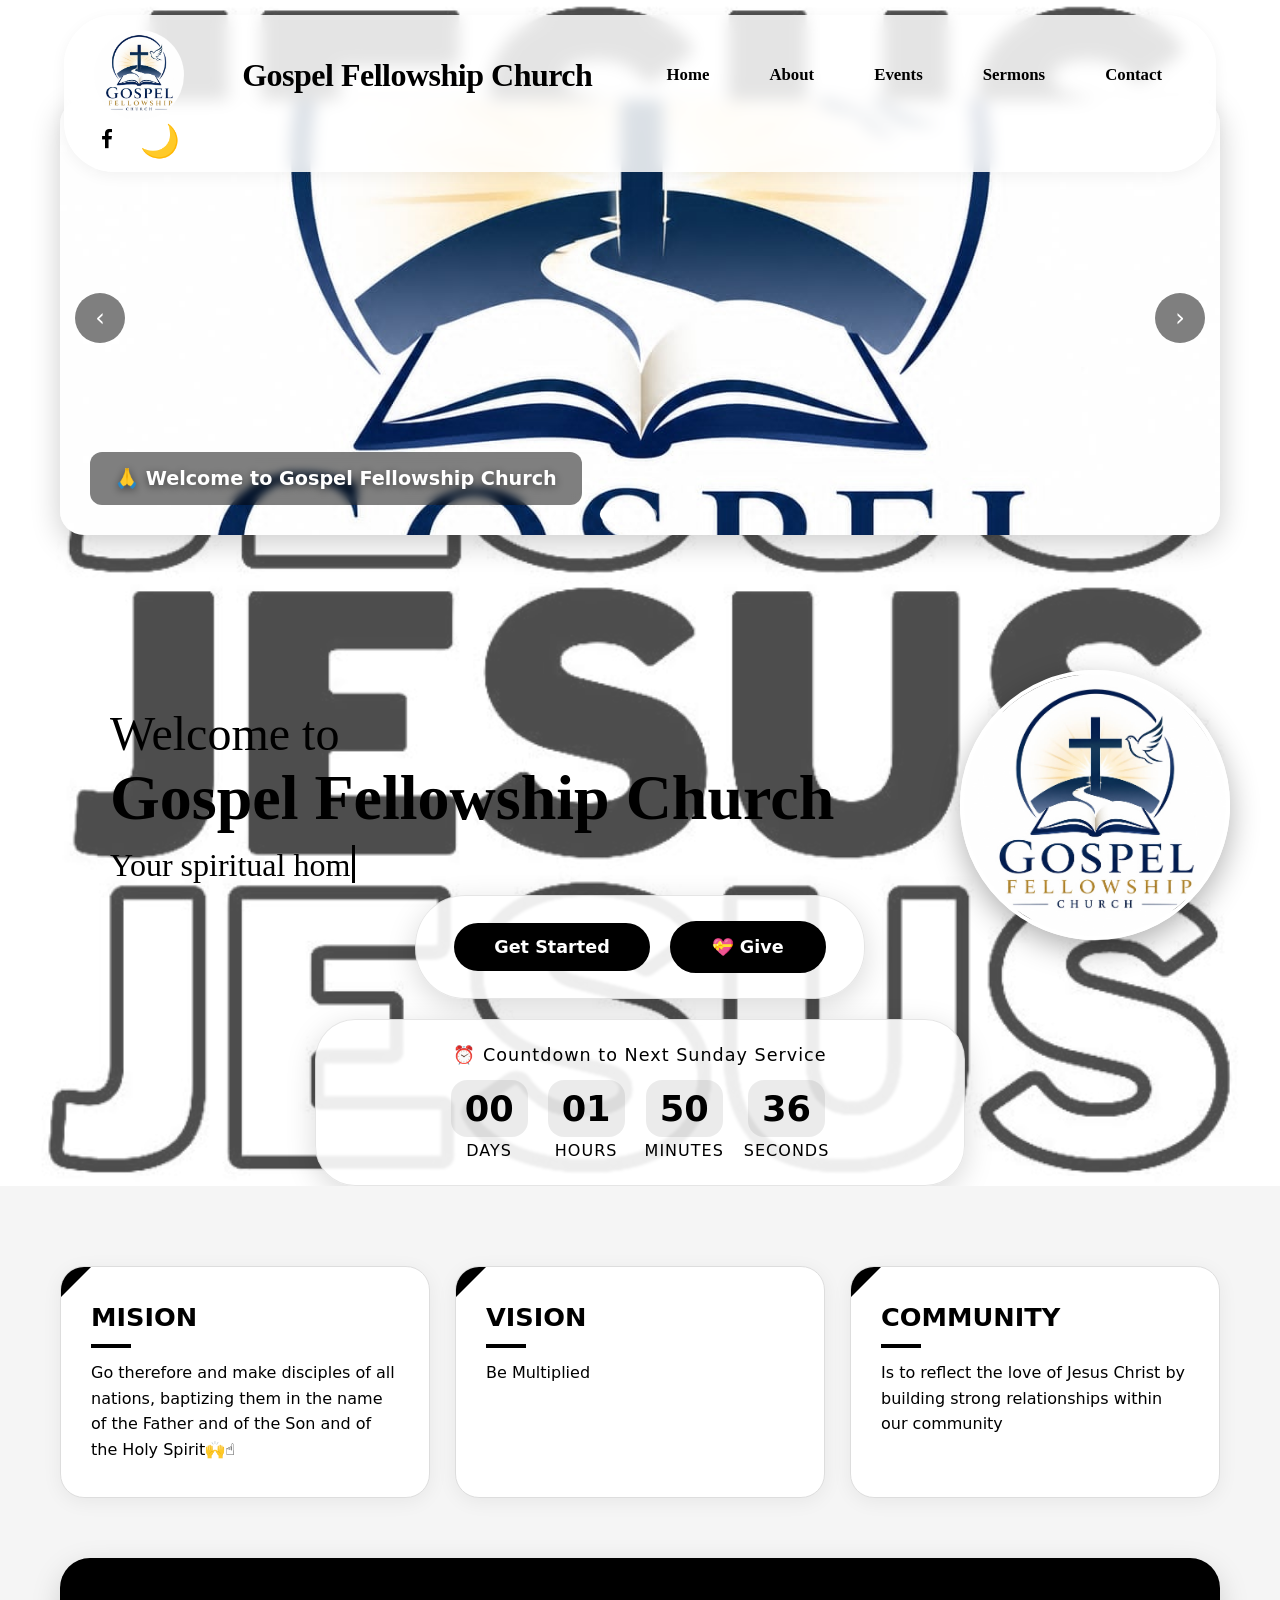
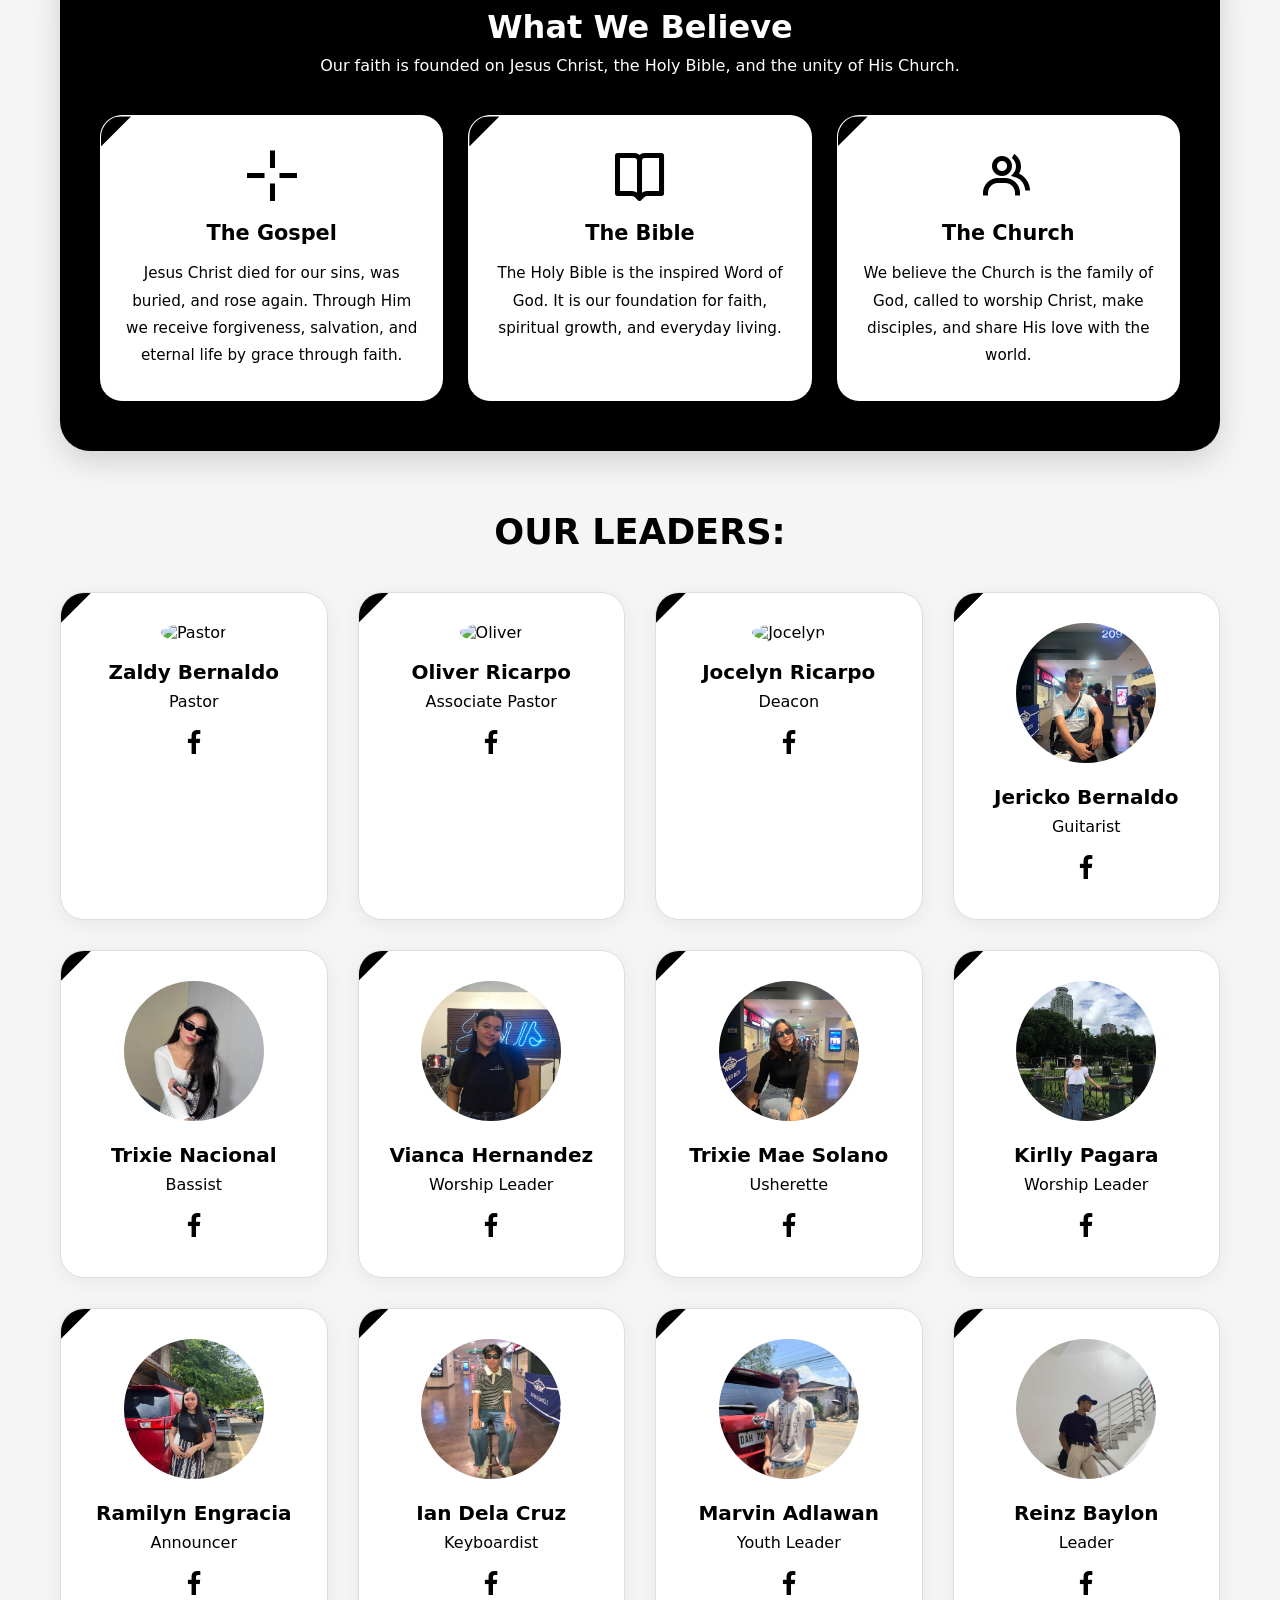
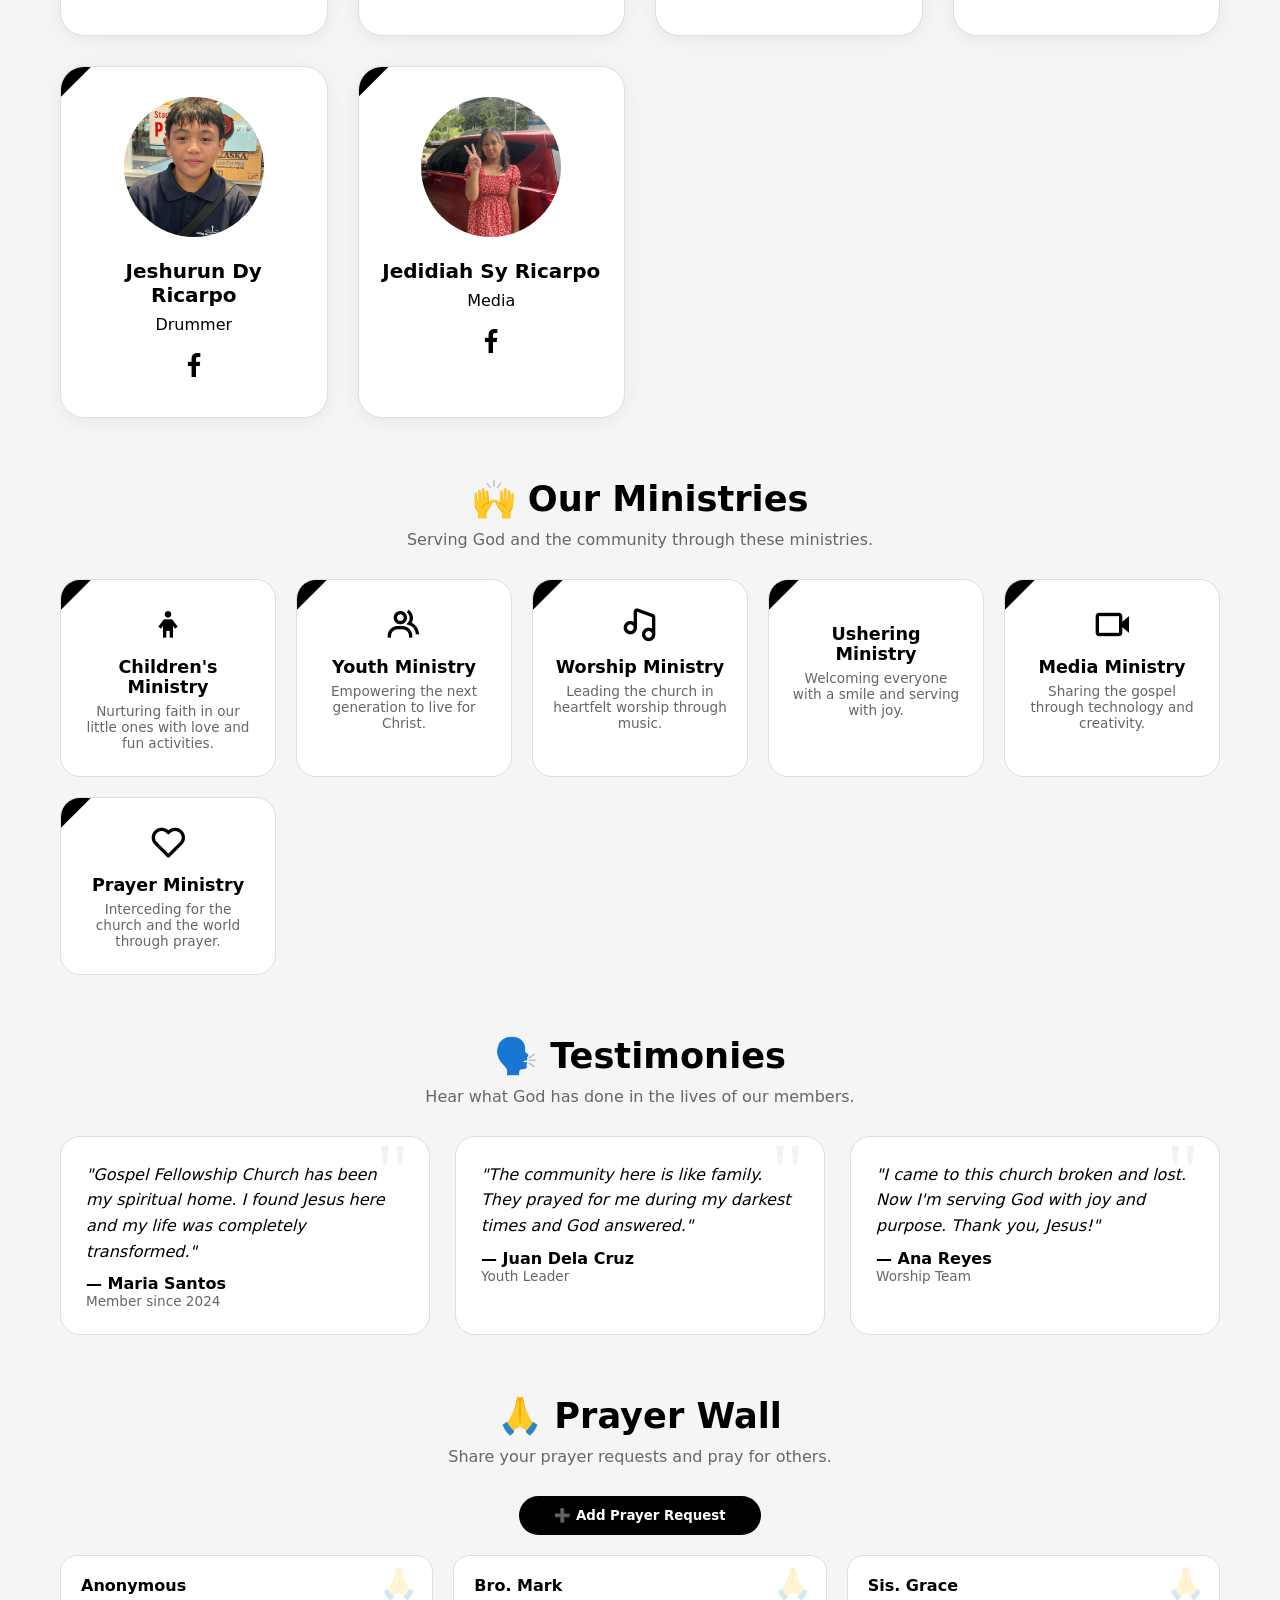
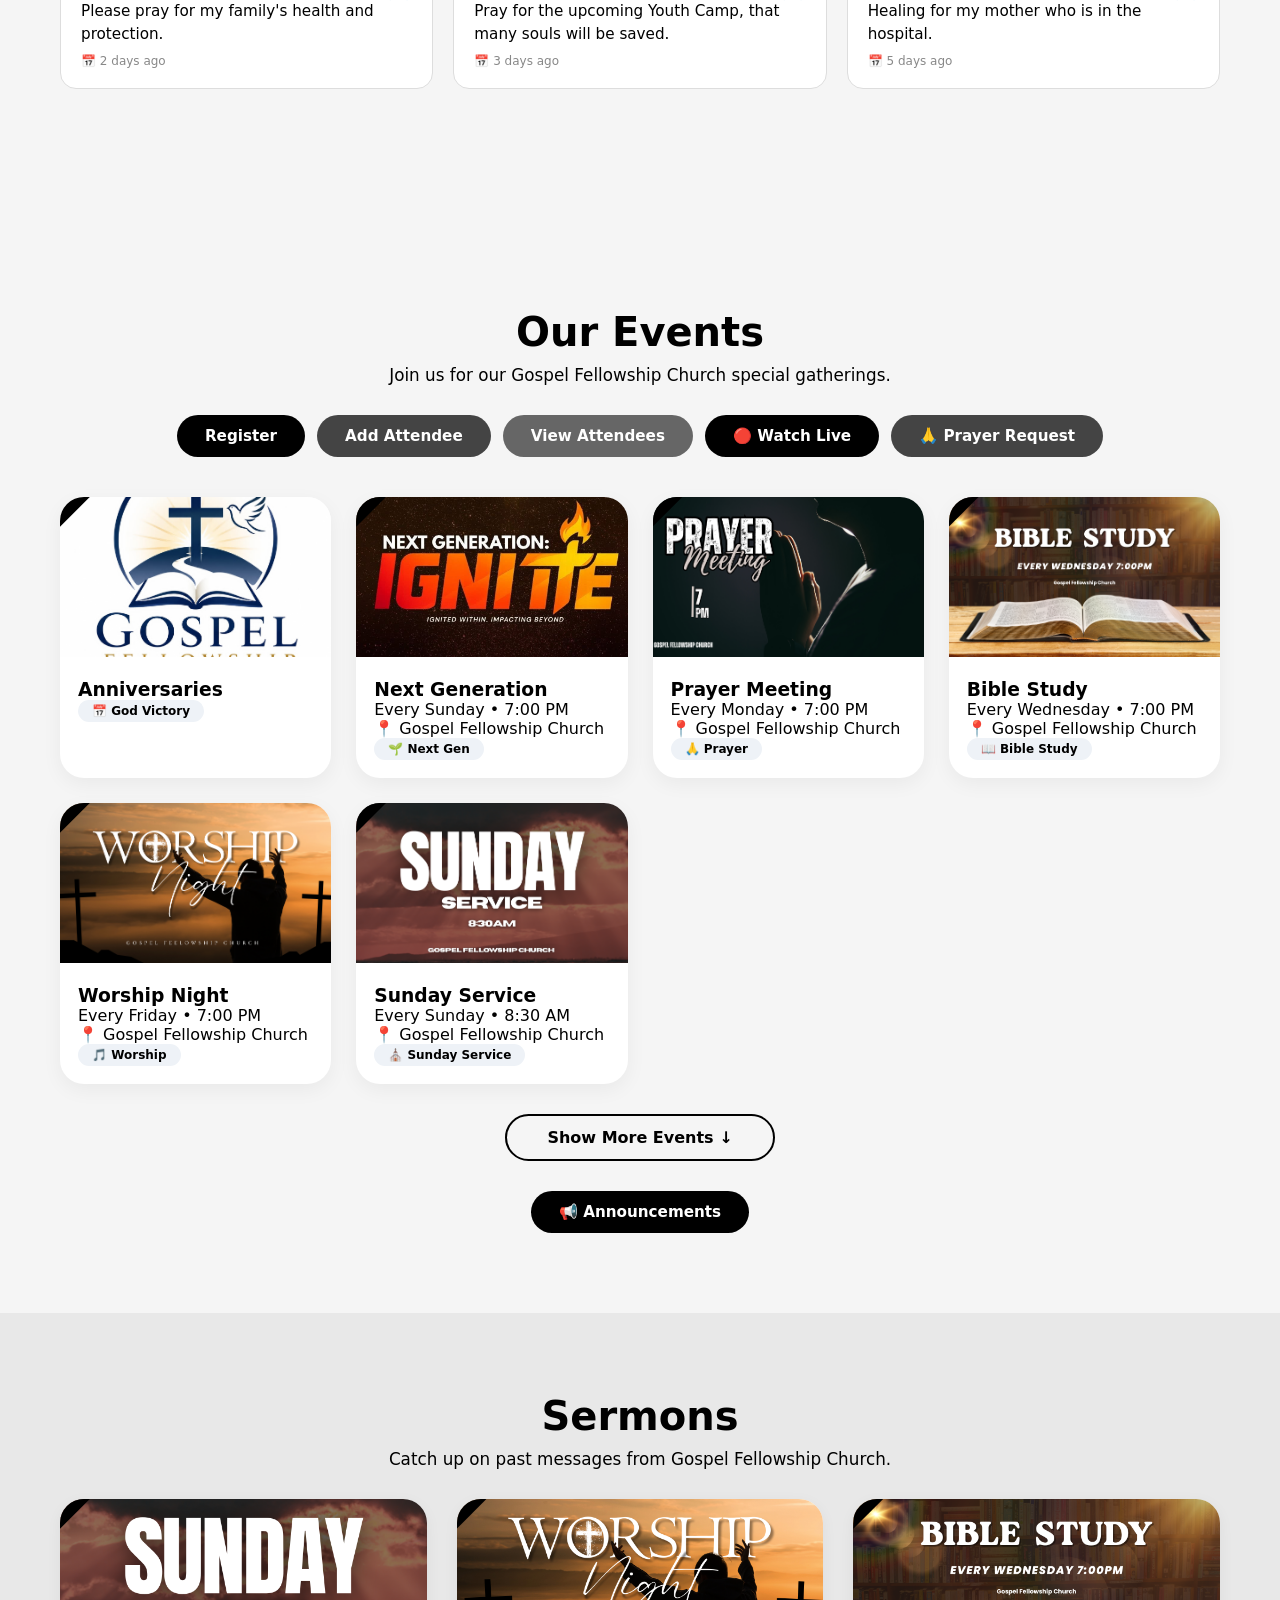
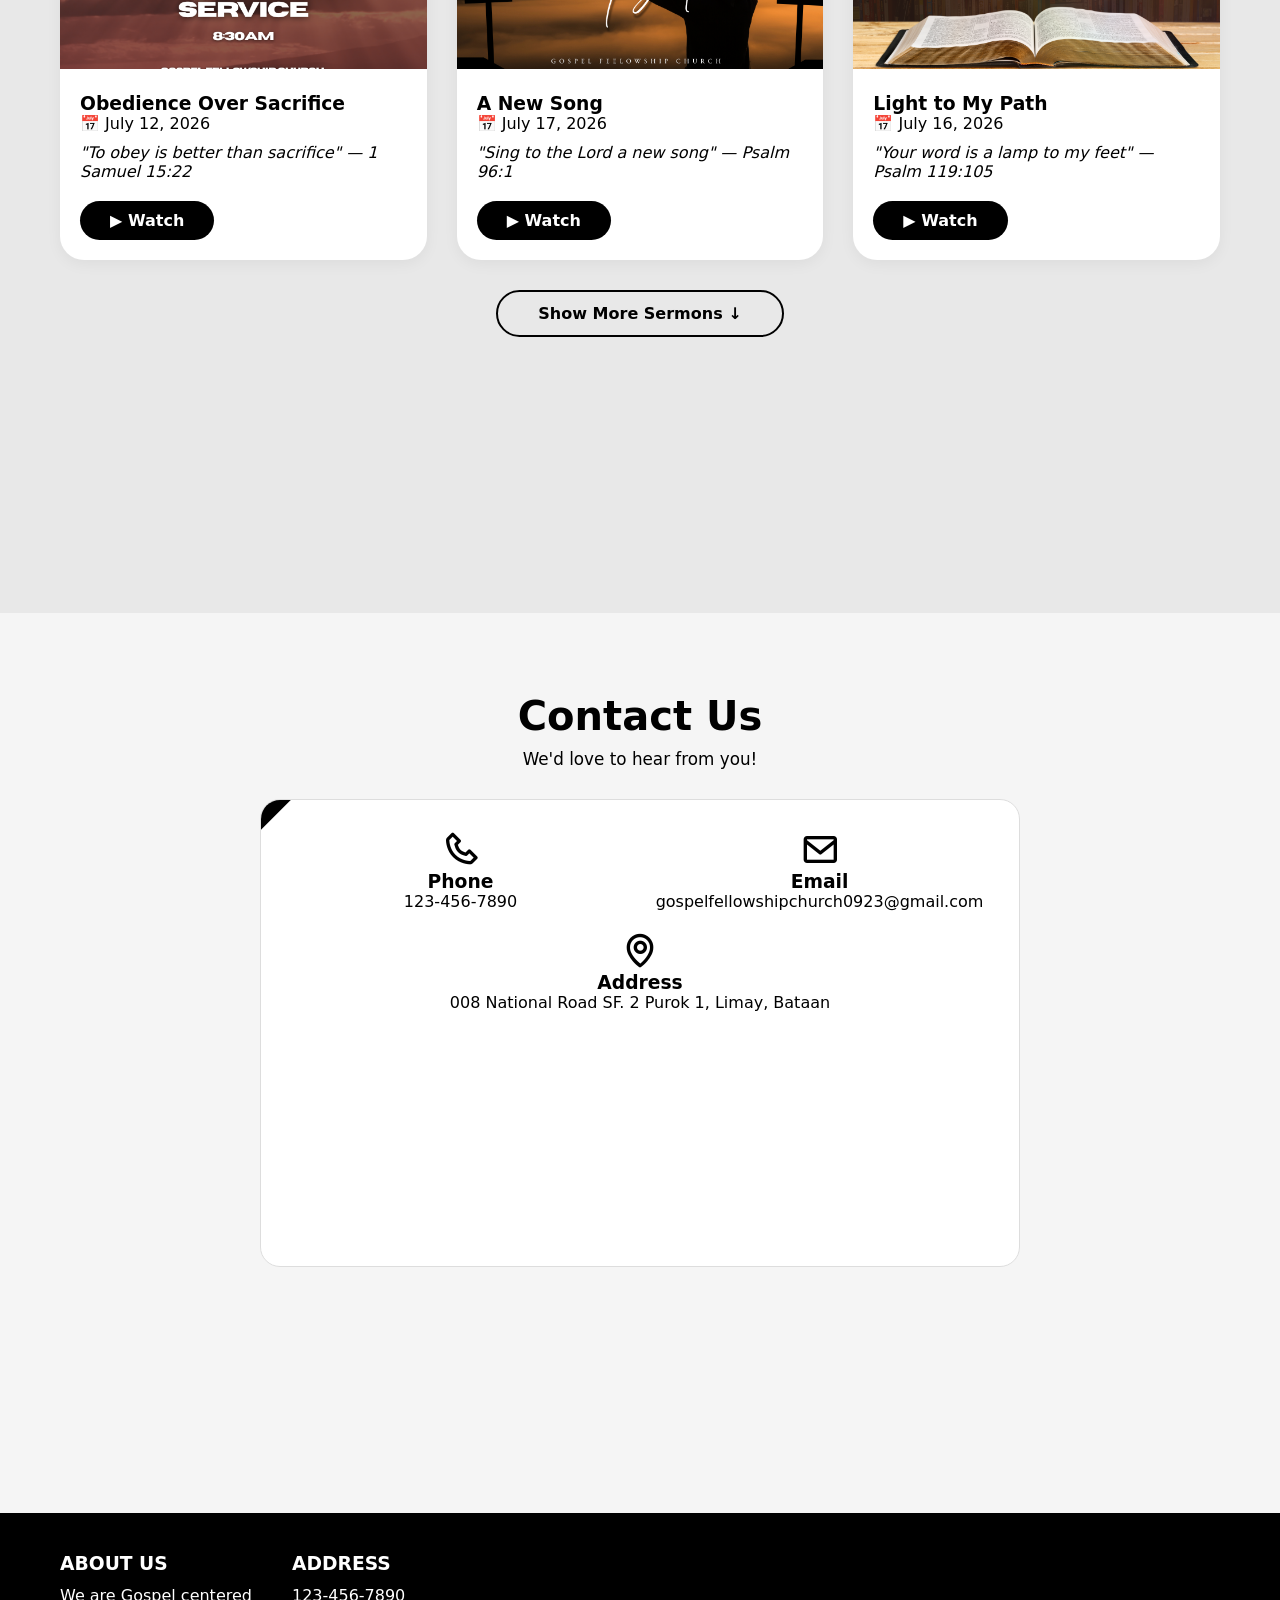
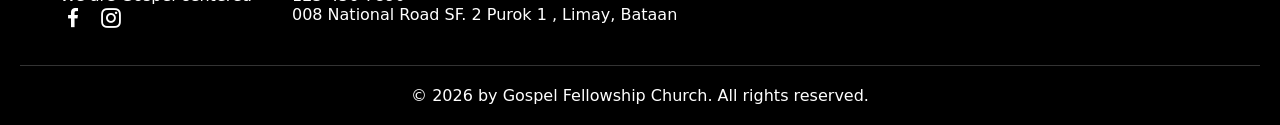
==== commit 8047e978: "website update" ====
--- a/index.html
+++ b/index.html
@@ -2330,24 +2330,151 @@
       .countdown-block .label { font-size: 0.5rem; }
       .countdown-timer { gap: 6px; }
 
-      .about-box { padding: 20px 15px; }
-      .about-box h2 { font-size: 1.1rem; }
-      .about-box p { font-size: 0.85rem; }
-
-      .believe-section .believe-inner { padding: 20px 15px; }
-      .believe-title { font-size: 1.3rem; }
-      .believe-subtitle { font-size: 0.85rem; }
-      .believe-card { padding: 20px 15px; }
-      .believe-card i { font-size: 35px; }
-      .believe-card h3 { font-size: 1rem; }
-      .believe-card p { font-size: 0.85rem; }
-
-      .pastors-section h2 { font-size: 1.4rem; }
-      .pastors-container { grid-template-columns: 1fr; gap: 12px; }
-      .pastor-card { padding: 15px 12px; }
-      .pastor-card img { width: 100px; height: 100px; }
-      .pastor-card h3 { font-size: 0.95rem; }
-      .pastor-card .role { font-size: 0.8rem; }
+      /* ===== ABOUT SECTION MOBILE FIX ===== */
+      #aboutSection {
+        padding: 40px 0 20px !important;
+      }
+      .about-box {
+        padding: 15px 12px !important;
+        flex: 1 1 100% !important;
+      }
+      .about-box h2 {
+        font-size: 1rem !important;
+      }
+      .about-box p {
+        font-size: 0.8rem !important;
+      }
+
+      .believe-section .believe-inner {
+        padding: 20px 15px !important;
+      }
+      .believe-title {
+        font-size: 1.2rem !important;
+      }
+      .believe-subtitle {
+        font-size: 0.8rem !important;
+      }
+      .believe-card {
+        padding: 18px 12px !important;
+      }
+      .believe-card i {
+        font-size: 30px !important;
+      }
+      .believe-card h3 {
+        font-size: 0.95rem !important;
+      }
+      .believe-card p {
+        font-size: 0.8rem !important;
+      }
+
+      .pastors-section h2 {
+        font-size: 1.3rem !important;
+      }
+      .pastors-container {
+        grid-template-columns: 1fr !important;
+        gap: 10px !important;
+      }
+      .pastor-card {
+        padding: 12px 10px !important;
+      }
+      .pastor-card img {
+        width: 80px !important;
+        height: 80px !important;
+      }
+      .pastor-card h3 {
+        font-size: 0.9rem !important;
+      }
+      .pastor-card .role {
+        font-size: 0.75rem !important;
+      }
+
+      /* ===== MINISTRIES MOBILE FIX ===== */
+      .ministries-section {
+        padding: 0 15px !important;
+        margin: 30px auto !important;
+      }
+      .ministries-section h2 {
+        font-size: 1.3rem !important;
+      }
+      .ministries-section .subtitle {
+        font-size: 0.85rem !important;
+      }
+      .ministries-grid {
+        grid-template-columns: 1fr 1fr !important;
+        gap: 10px !important;
+      }
+      .ministry-card {
+        padding: 15px 12px !important;
+      }
+      .ministry-card i {
+        font-size: 28px !important;
+      }
+      .ministry-card h3 {
+        font-size: 0.85rem !important;
+      }
+      .ministry-card p {
+        font-size: 0.7rem !important;
+      }
+
+      /* ===== TESTIMONIES MOBILE FIX ===== */
+      .testimonies-section {
+        padding: 0 15px !important;
+        margin: 30px auto !important;
+      }
+      .testimonies-section h2 {
+        font-size: 1.3rem !important;
+      }
+      .testimonies-section .subtitle {
+        font-size: 0.85rem !important;
+      }
+      .testimonies-grid {
+        grid-template-columns: 1fr !important;
+        gap: 12px !important;
+      }
+      .testimony-card {
+        padding: 18px 16px !important;
+      }
+      .testimony-card .testimony-text {
+        font-size: 0.9rem !important;
+      }
+      .testimony-card .testimony-author {
+        font-size: 0.9rem !important;
+      }
+      .testimony-card .testimony-role {
+        font-size: 0.75rem !important;
+      }
+
+      /* ===== PRAYER WALL MOBILE FIX ===== */
+      .prayer-wall-section {
+        padding: 0 15px !important;
+        margin: 30px auto !important;
+      }
+      .prayer-wall-section h2 {
+        font-size: 1.3rem !important;
+      }
+      .prayer-wall-section .subtitle {
+        font-size: 0.85rem !important;
+      }
+      .prayer-wall-grid {
+        grid-template-columns: 1fr !important;
+        gap: 10px !important;
+      }
+      .prayer-item {
+        padding: 15px !important;
+      }
+      .prayer-item .prayer-name {
+        font-size: 0.9rem !important;
+      }
+      .prayer-item .prayer-request {
+        font-size: 0.85rem !important;
+      }
+      .prayer-item .prayer-date {
+        font-size: 0.7rem !important;
+      }
+      .prayer-wall-section .add-prayer-btn {
+        padding: 10px 25px !important;
+        font-size: 0.9rem !important;
+      }
 
       .events-main-title { font-size: 1.3rem; }
       .events-main-subtitle { font-size: 0.85rem; }
@@ -2378,22 +2505,15 @@
       .slider-btn.next { right: 8px; }
       .slider-dot { width: 8px; height: 8px; }
 
-      .ministries-grid { grid-template-columns: repeat(2, 1fr); gap: 12px; }
-      .ministry-card { padding: 20px 15px; }
-      .ministry-card i { font-size: 35px; }
-      .ministry-card h3 { font-size: 1rem; }
-
-      .testimonies-grid { grid-template-columns: 1fr; gap: 15px; }
-      .prayer-wall-grid { grid-template-columns: 1fr; gap: 12px; }
-
       .search-box { padding: 20px; }
       .search-box input { font-size: 1rem; padding: 12px 16px; }
       .search-overlay { padding-top: 10vh; }
     }
 
     @media (max-width: 480px) {
-      .ministries-grid { grid-template-columns: 1fr 1fr; }
+      .ministries-grid { grid-template-columns: 1fr 1fr !important; }
       .slider-container { aspect-ratio: 16/10; }
+      .about-box { flex: 1 1 100% !important; }
     }
   </style>
 </head>
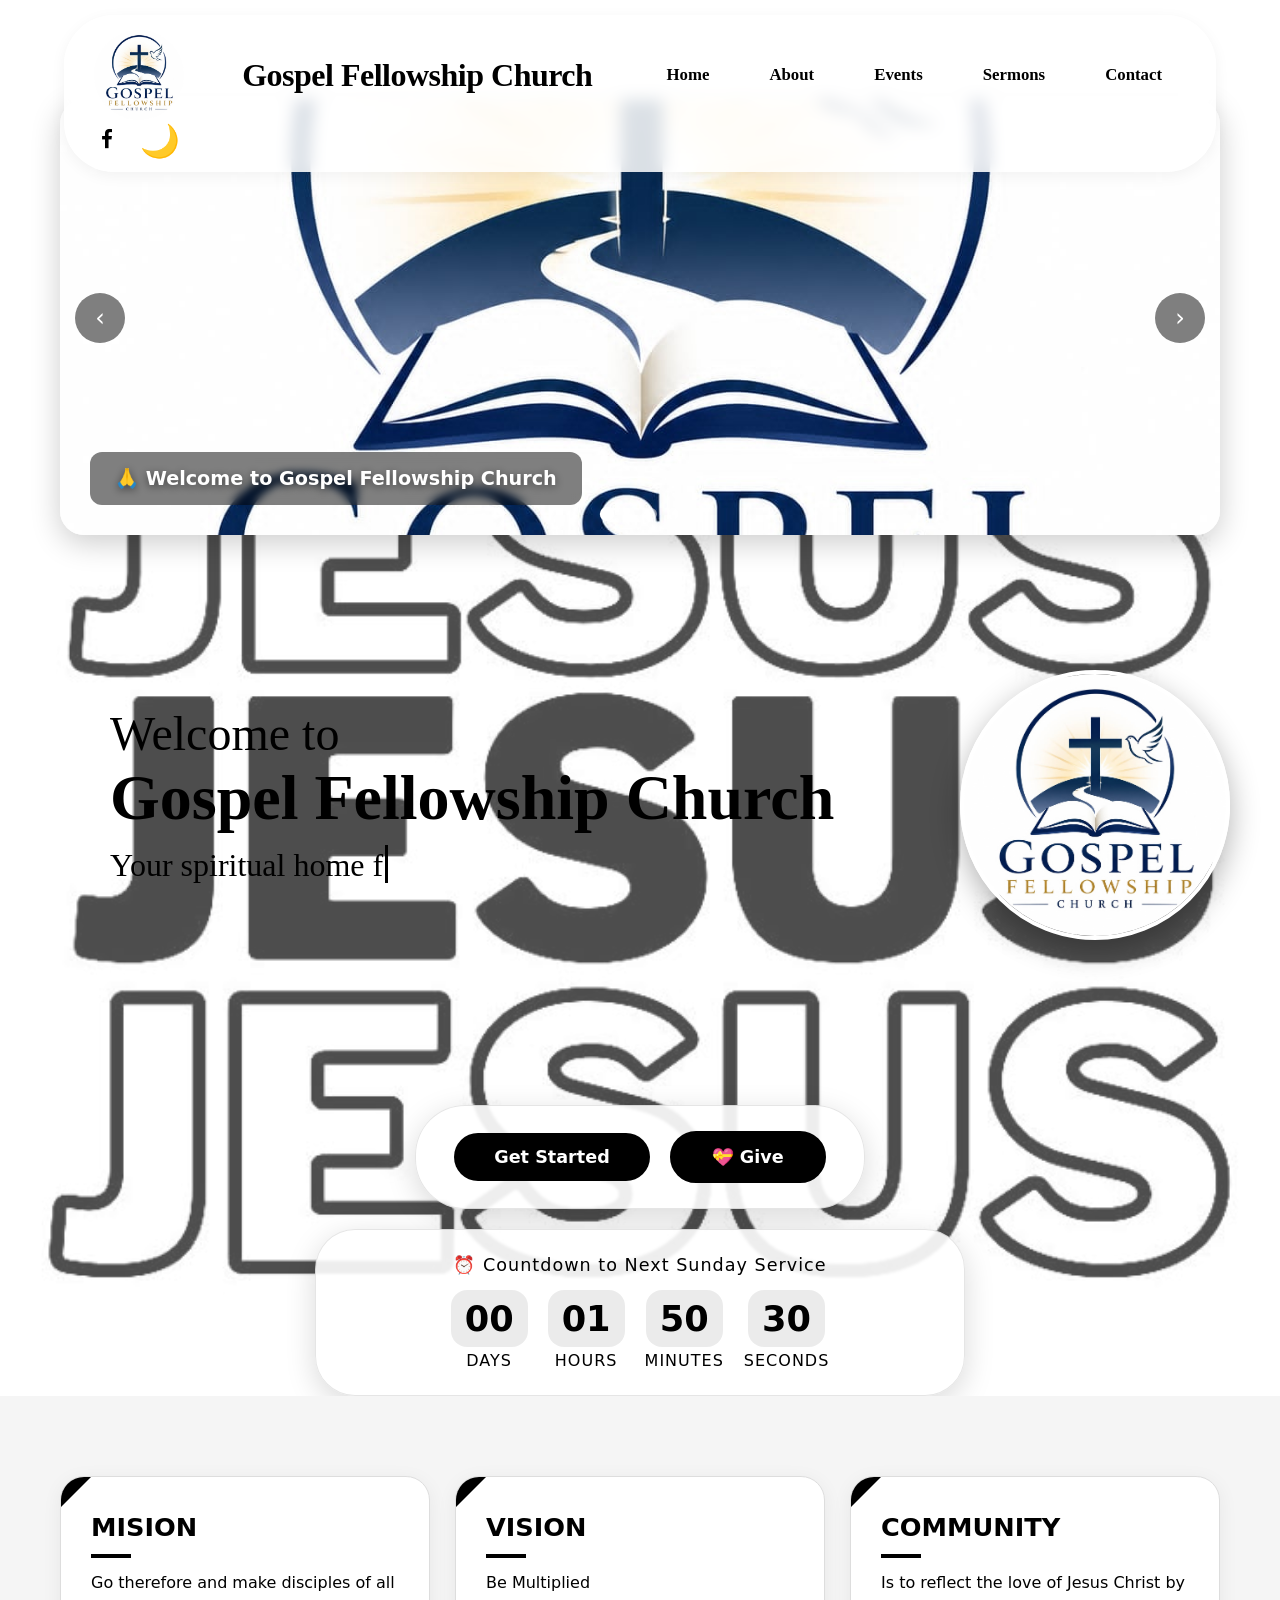
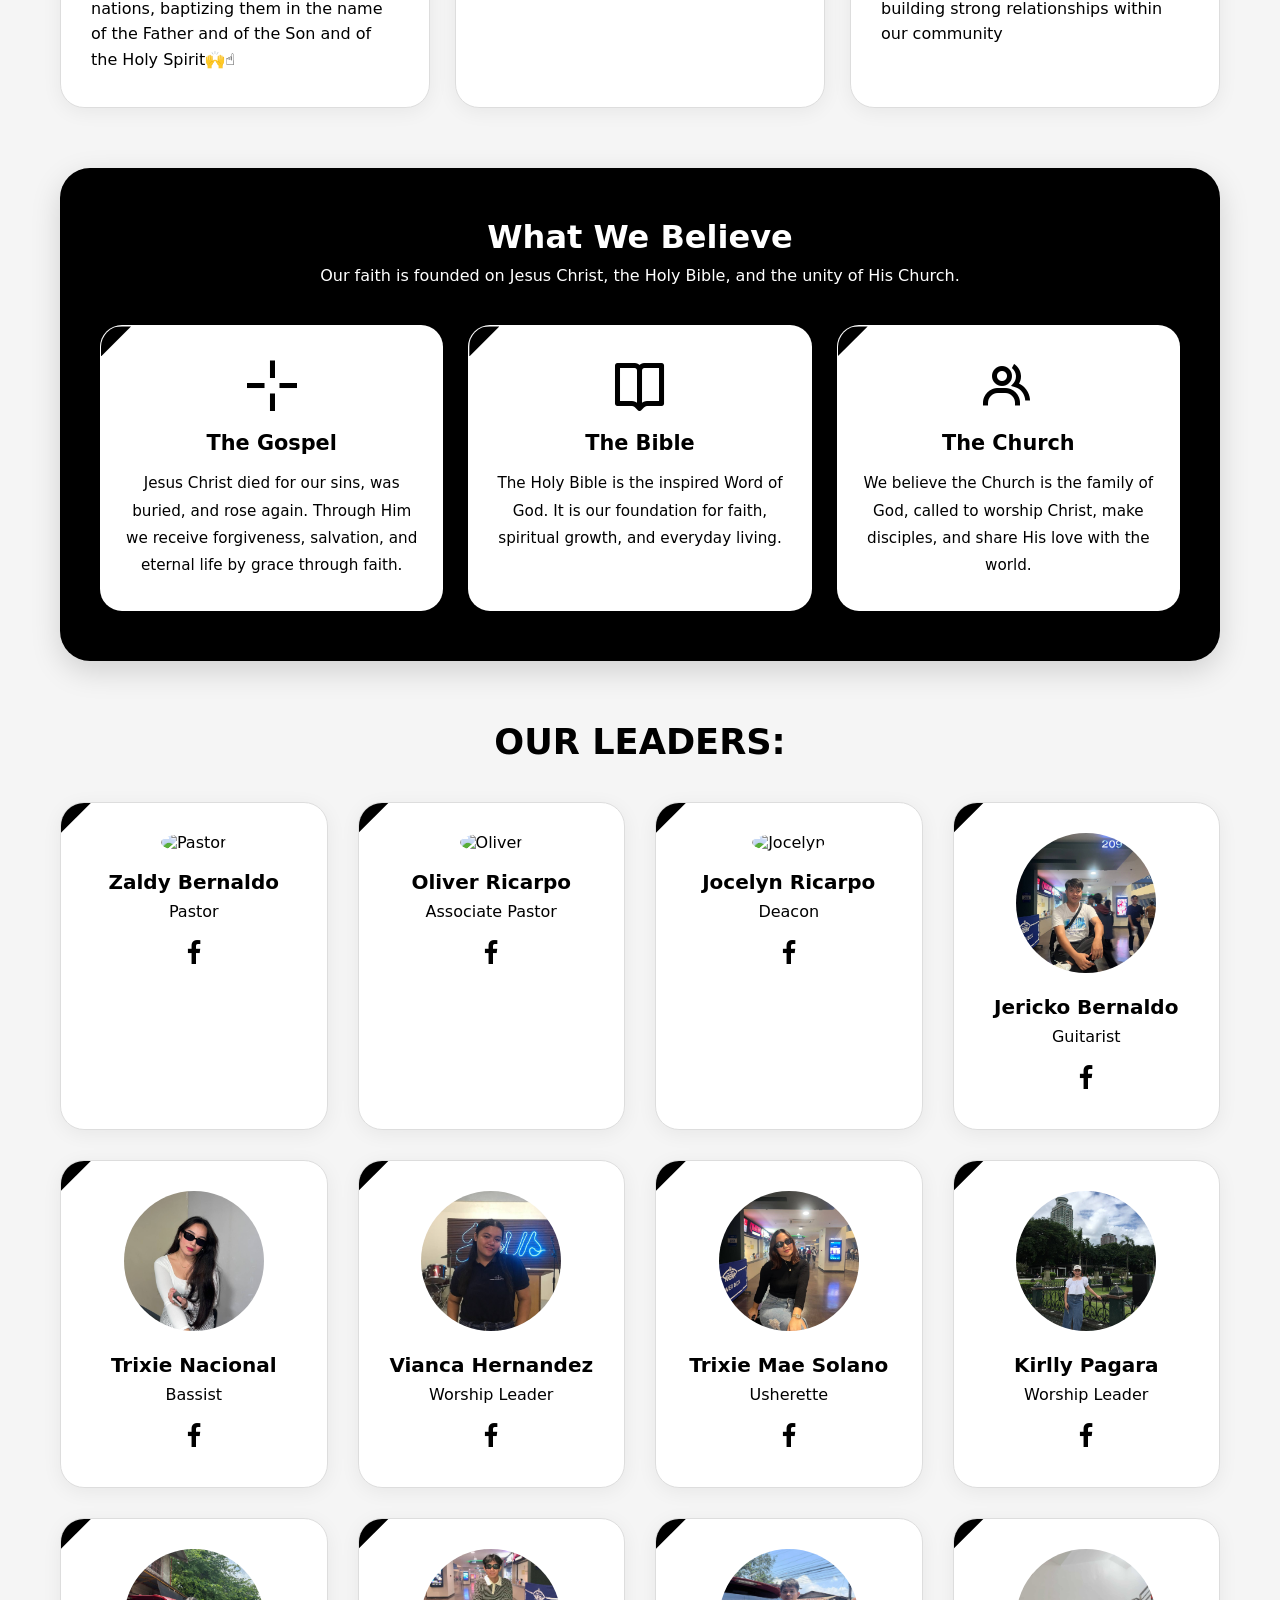
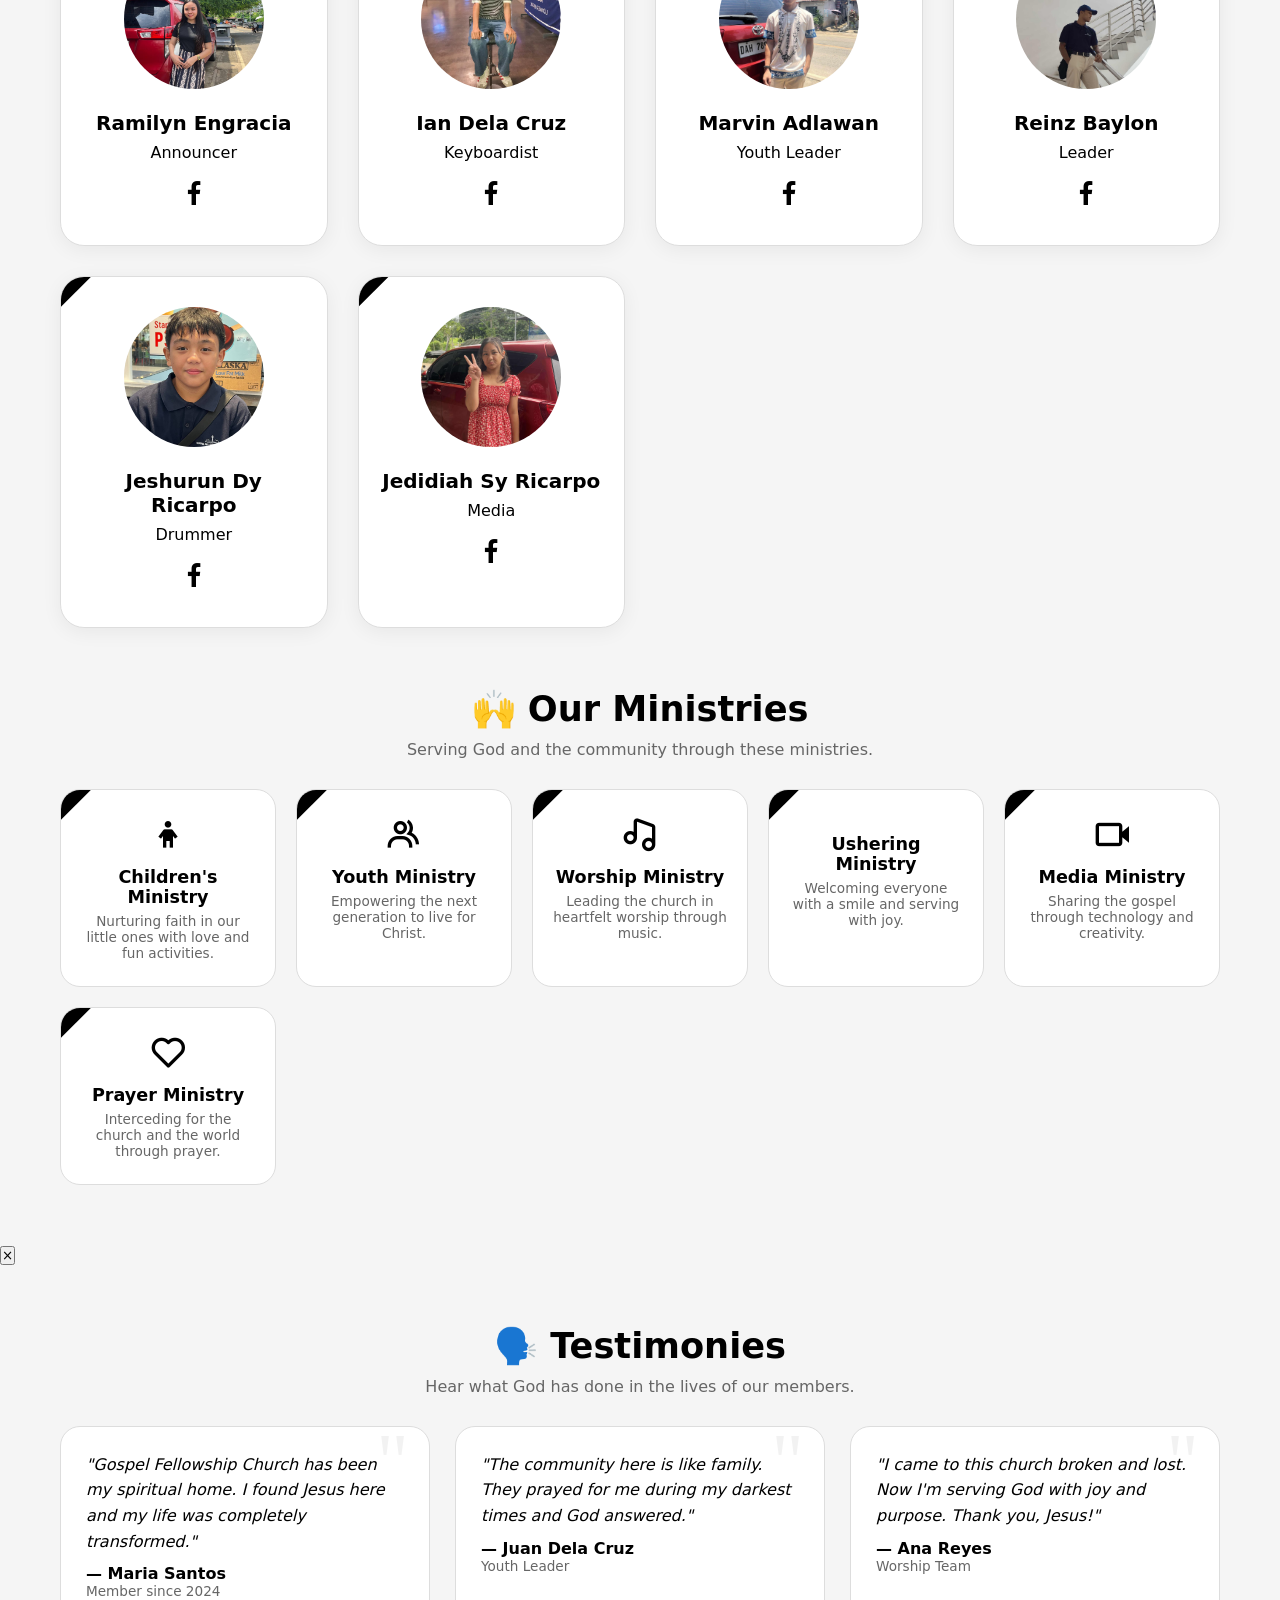
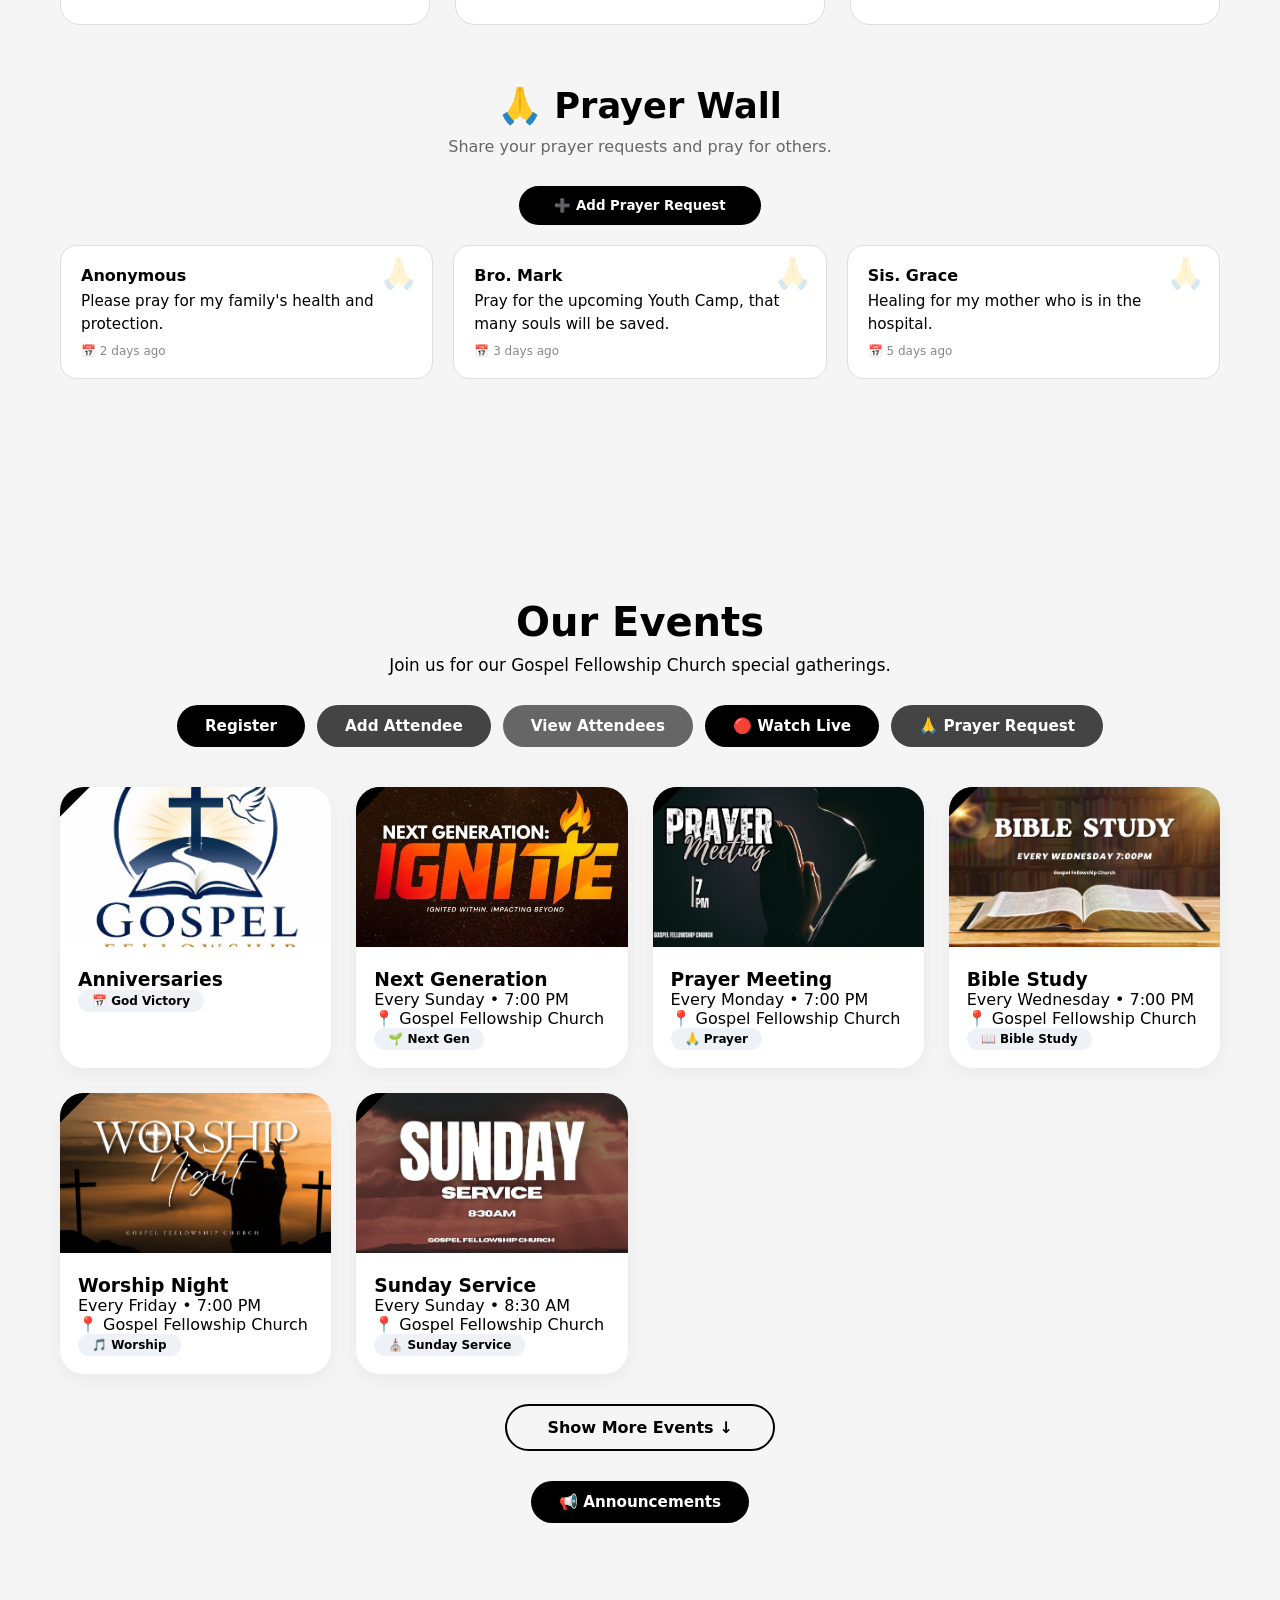
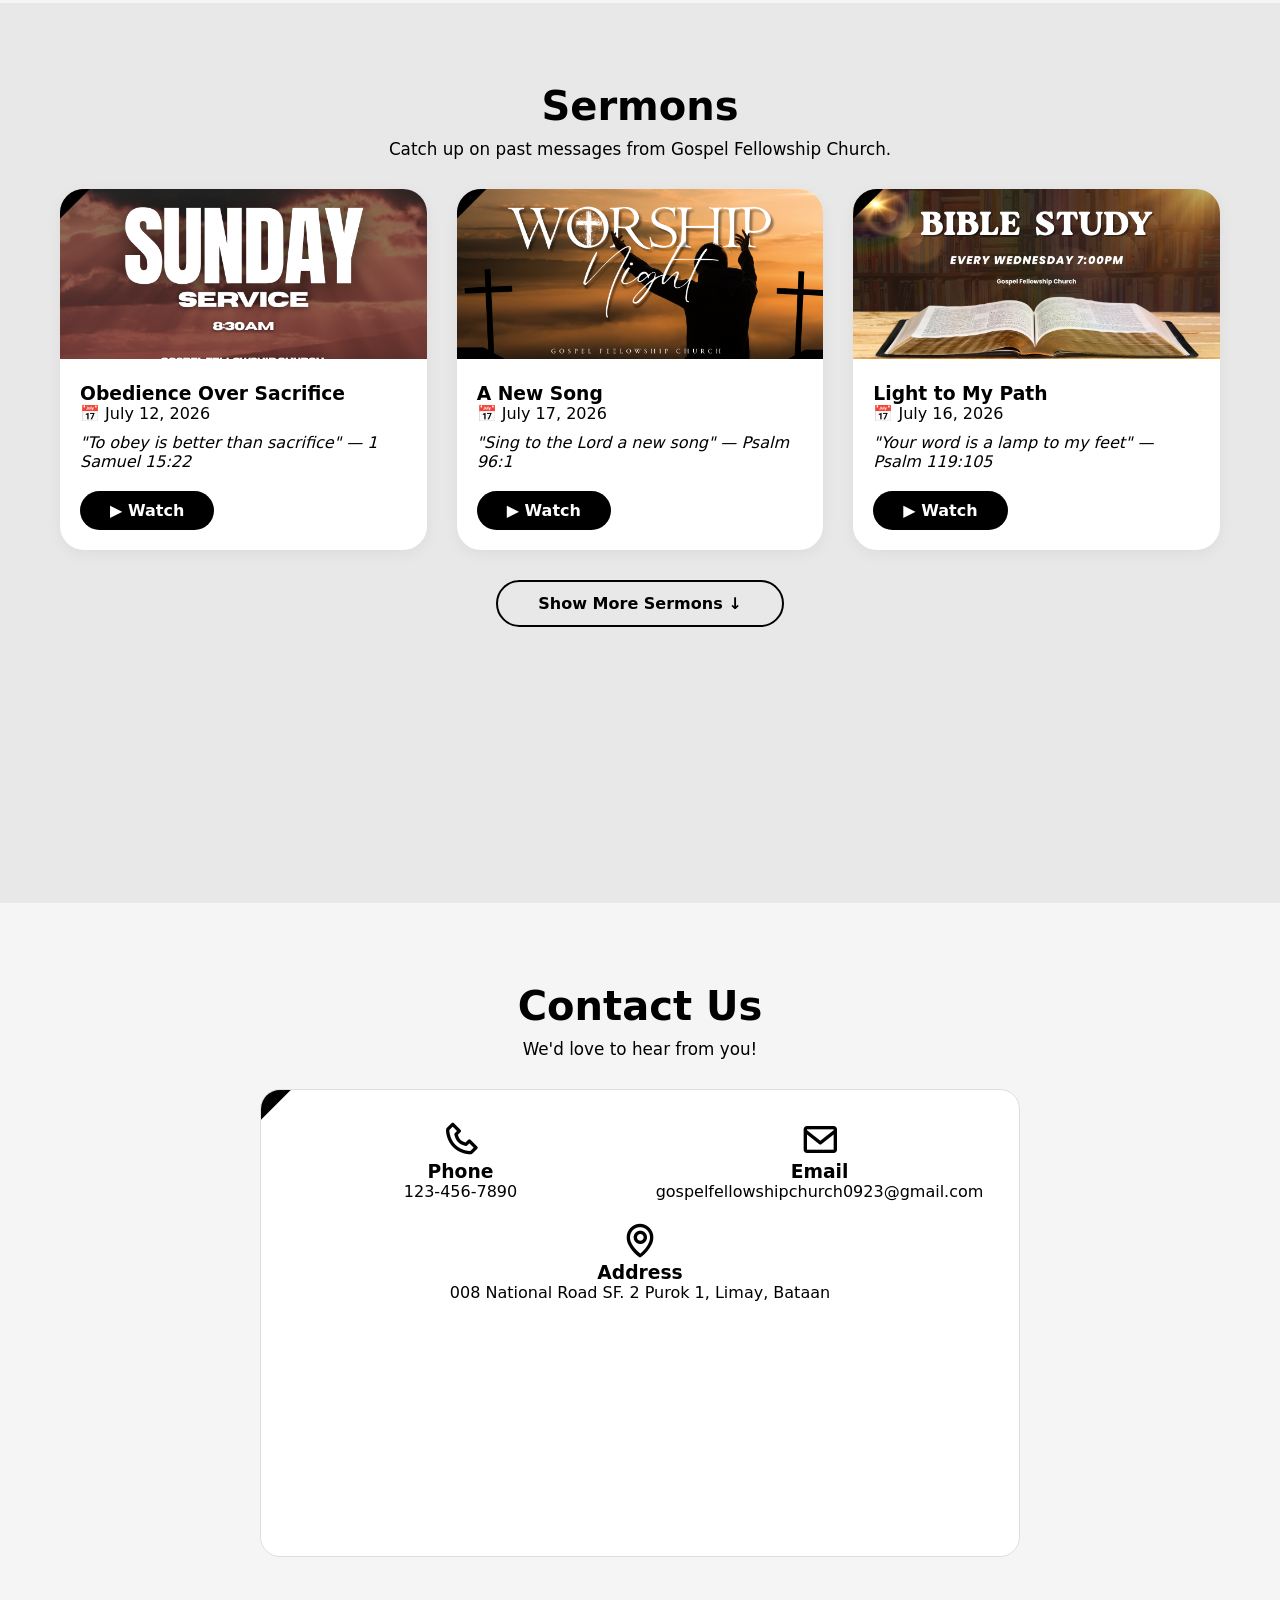
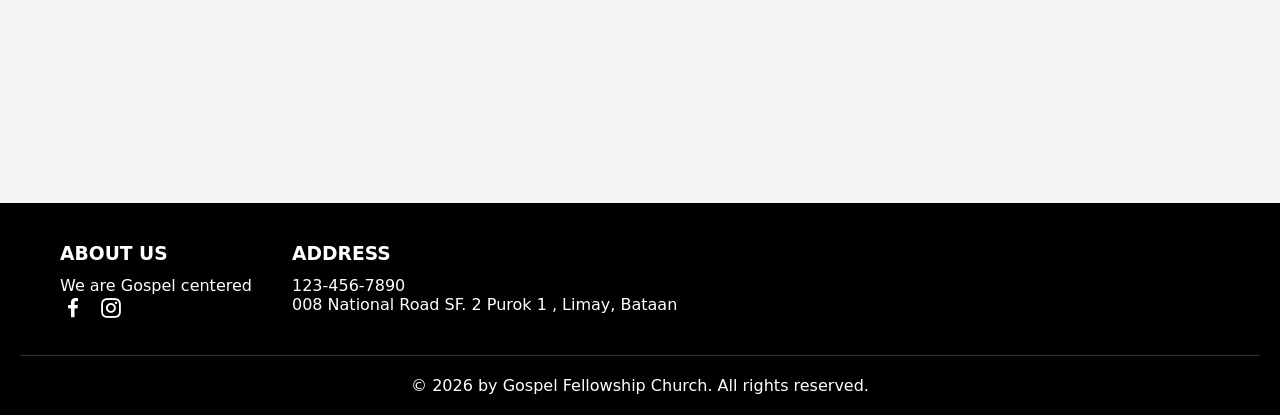
==== commit ccd13c84: "website update" ====
--- a/index.html
+++ b/index.html
@@ -962,9 +962,10 @@
       object-fit: cover; 
     }
 
+    /* ===== HOME OVERLAY - FIXED ===== */
     .home-overlay { 
       position: relative; 
-      margin-top: -190px; 
+      margin-top: 20px;
       z-index: 2; 
       padding: 0 10px; 
     }
@@ -2147,7 +2148,6 @@
       .background-text p { font-size: 1.5rem; }
       .circle-logo { width: 200px; height: 200px; }
       .background-img { flex: 0 0 200px; }
-      .home-overlay { margin-top: -180px; }
       .slider-container { aspect-ratio: 16/8; }
       .slider-slide .slide-caption { font-size: 1rem; padding: 10px 18px; bottom: 20px; left: 20px; }
       .testimonies-grid { grid-template-columns: repeat(2, 1fr); }
@@ -2323,7 +2323,12 @@
       .background-text p { font-size: 1.2rem; }
       .circle-logo { width: 120px; height: 120px; border: 3px solid #ffffff; }
       .background-img { order: 1; margin-top: 0; margin-right: 0; flex: 0 0 120px; }
-      .home-overlay { margin-top: -90px; }
+      
+      /* ===== HOME OVERLAY MOBILE FIX ===== */
+      .home-overlay { 
+        margin-top: 40px !important; 
+      }
+      
       .home { padding: 15px 12px; border-radius: 25px; }
       .countdown-section { padding: 15px 12px; border-radius: 25px; }
       .countdown-block .num { font-size: 1.2rem; min-width: 32px; padding: 4px 8px; }
@@ -2638,7 +2643,7 @@
             <div class="slide-caption">🎵 Worship Night • Every Friday 7:00 PM</div>
           </div>
           <div class="slider-slide">
-            <img src="Youth.jpg" alt="Youth Ministry">
+            <img src="Next Gen/Next Gen.jpg" alt="Youth Ministry">
             <div class="slide-caption">🌱 Next Generation Youth Fellowship</div>
           </div>
         </div>
@@ -2781,41 +2786,51 @@
       </div>
     </div>
 
-    <!-- ===== MINISTRIES (inside About) ===== -->
+        <!-- ===== MINISTRIES (inside About) ===== -->
     <div class="ministries-section">
       <h2>🙌 Our Ministries</h2>
       <p class="subtitle">Serving God and the community through these ministries.</p>
+      
+      <!-- Ministry Cards -->
       <div class="ministries-grid">
-        <div class="ministry-card">
+        <div class="ministry-card" onclick="openMinistry('children')">
           <i class='bx bx-child'></i>
           <h3>Children's Ministry</h3>
           <p>Nurturing faith in our little ones with love and fun activities.</p>
         </div>
-        <div class="ministry-card">
+        <div class="ministry-card" onclick="openMinistry('youth')">
           <i class='bx bx-group'></i>
           <h3>Youth Ministry</h3>
           <p>Empowering the next generation to live for Christ.</p>
         </div>
-        <div class="ministry-card">
+        <div class="ministry-card" onclick="openMinistry('worship')">
           <i class='bx bx-music'></i>
           <h3>Worship Ministry</h3>
           <p>Leading the church in heartfelt worship through music.</p>
         </div>
-        <div class="ministry-card">
+        <div class="ministry-card" onclick="openMinistry('ushering')">
           <i class='bx bx-hands'></i>
           <h3>Ushering Ministry</h3>
           <p>Welcoming everyone with a smile and serving with joy.</p>
         </div>
-        <div class="ministry-card">
+        <div class="ministry-card" onclick="openMinistry('media')">
           <i class='bx bx-video'></i>
           <h3>Media Ministry</h3>
           <p>Sharing the gospel through technology and creativity.</p>
         </div>
-        <div class="ministry-card">
+        <div class="ministry-card" onclick="openMinistry('prayer')">
           <i class='bx bx-heart'></i>
           <h3>Prayer Ministry</h3>
           <p>Interceding for the church and the world through prayer.</p>
         </div>
+      </div>
+    </div>
+
+    <!-- ===== MINISTRY DETAIL MODAL ===== -->
+    <div id="ministryModal" class="ministry-modal">
+      <div class="ministry-modal-content">
+        <button class="ministry-modal-close" onclick="closeMinistry()">&times;</button>
+        <div id="ministryDetailContent"></div>
       </div>
     </div>
 
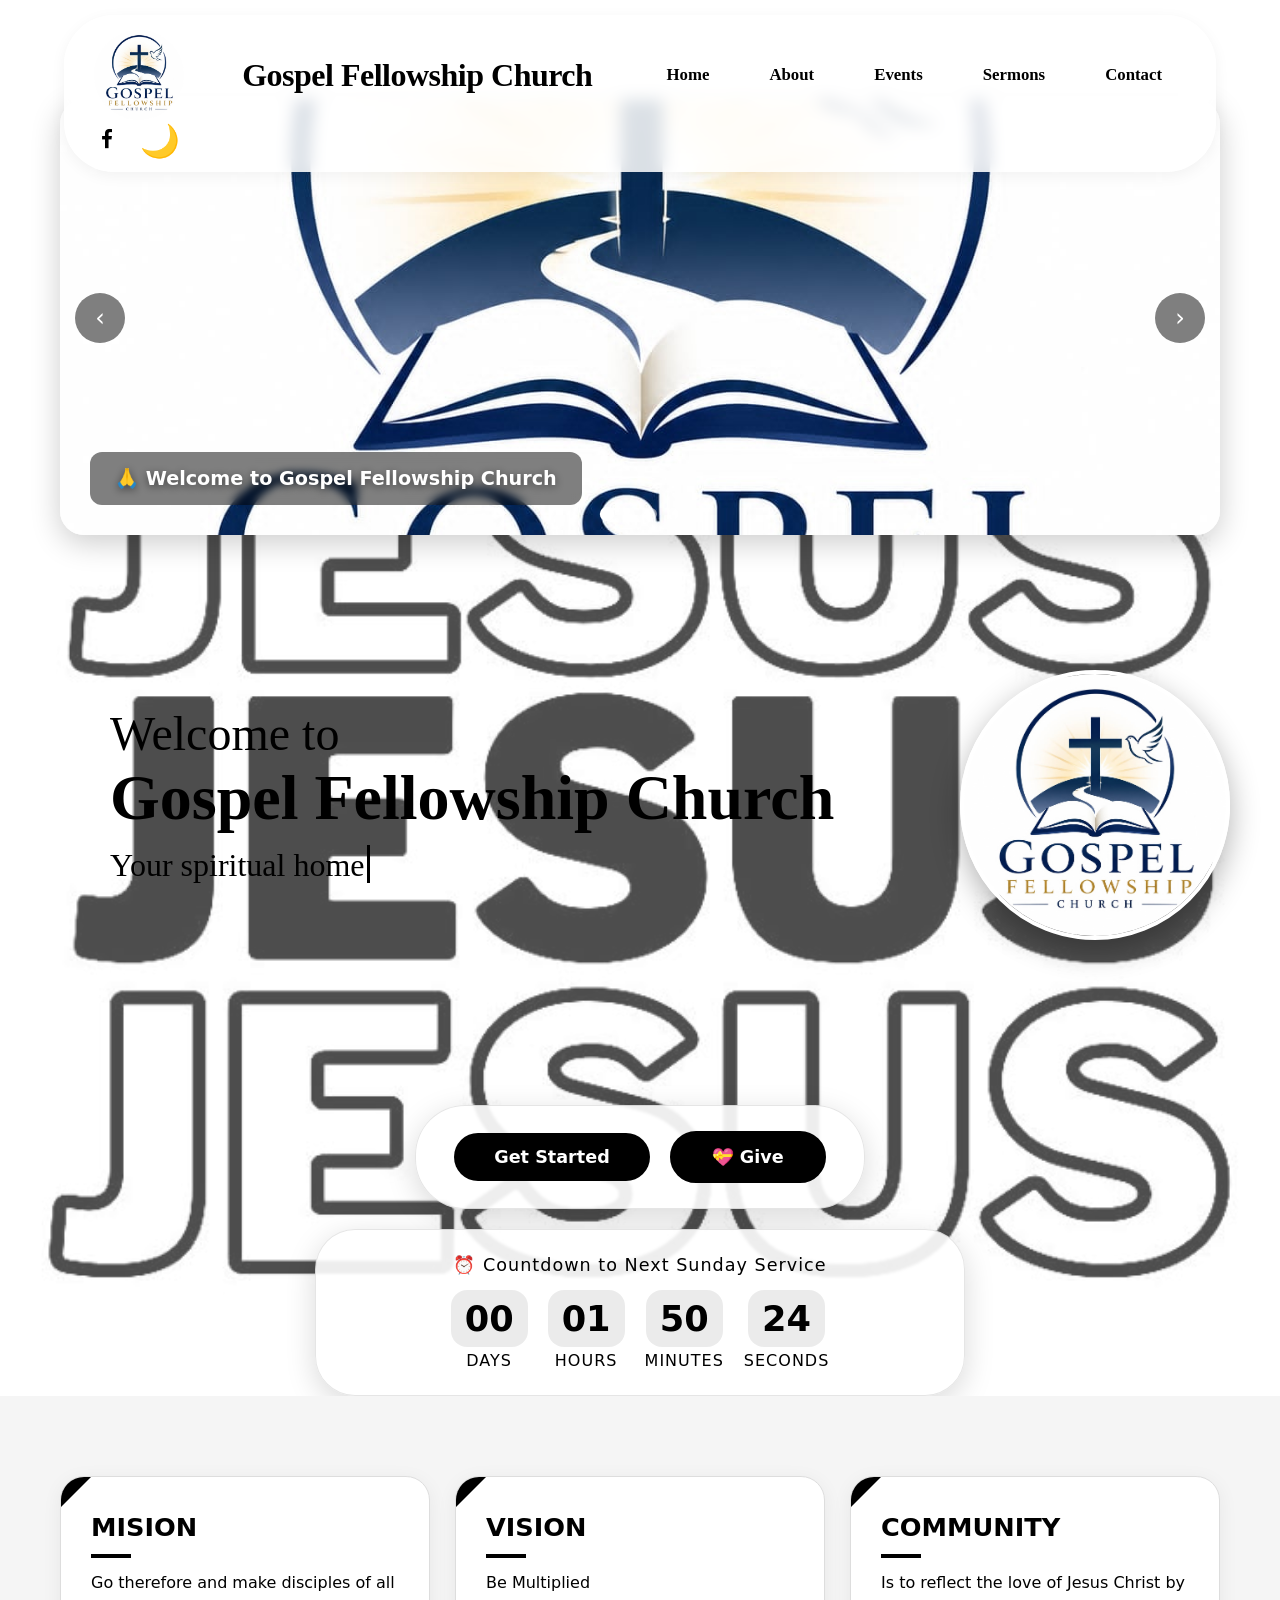
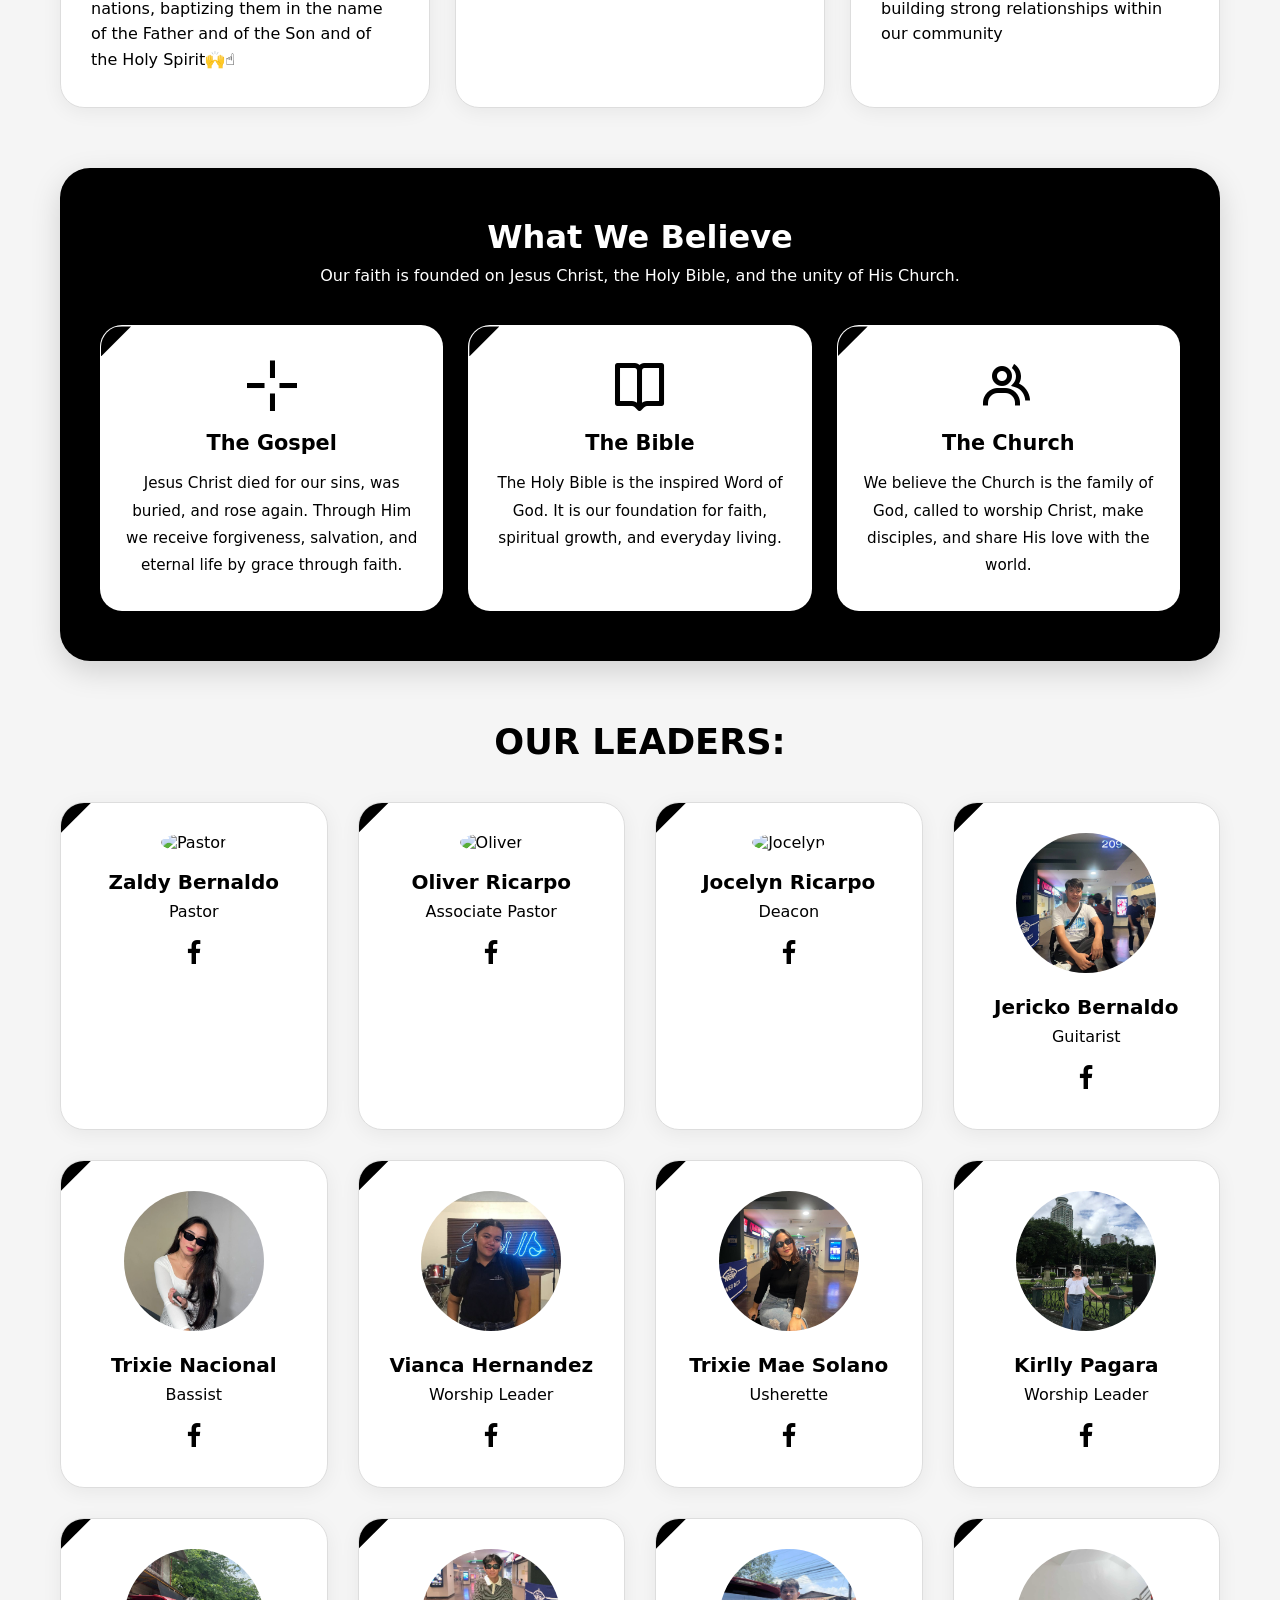
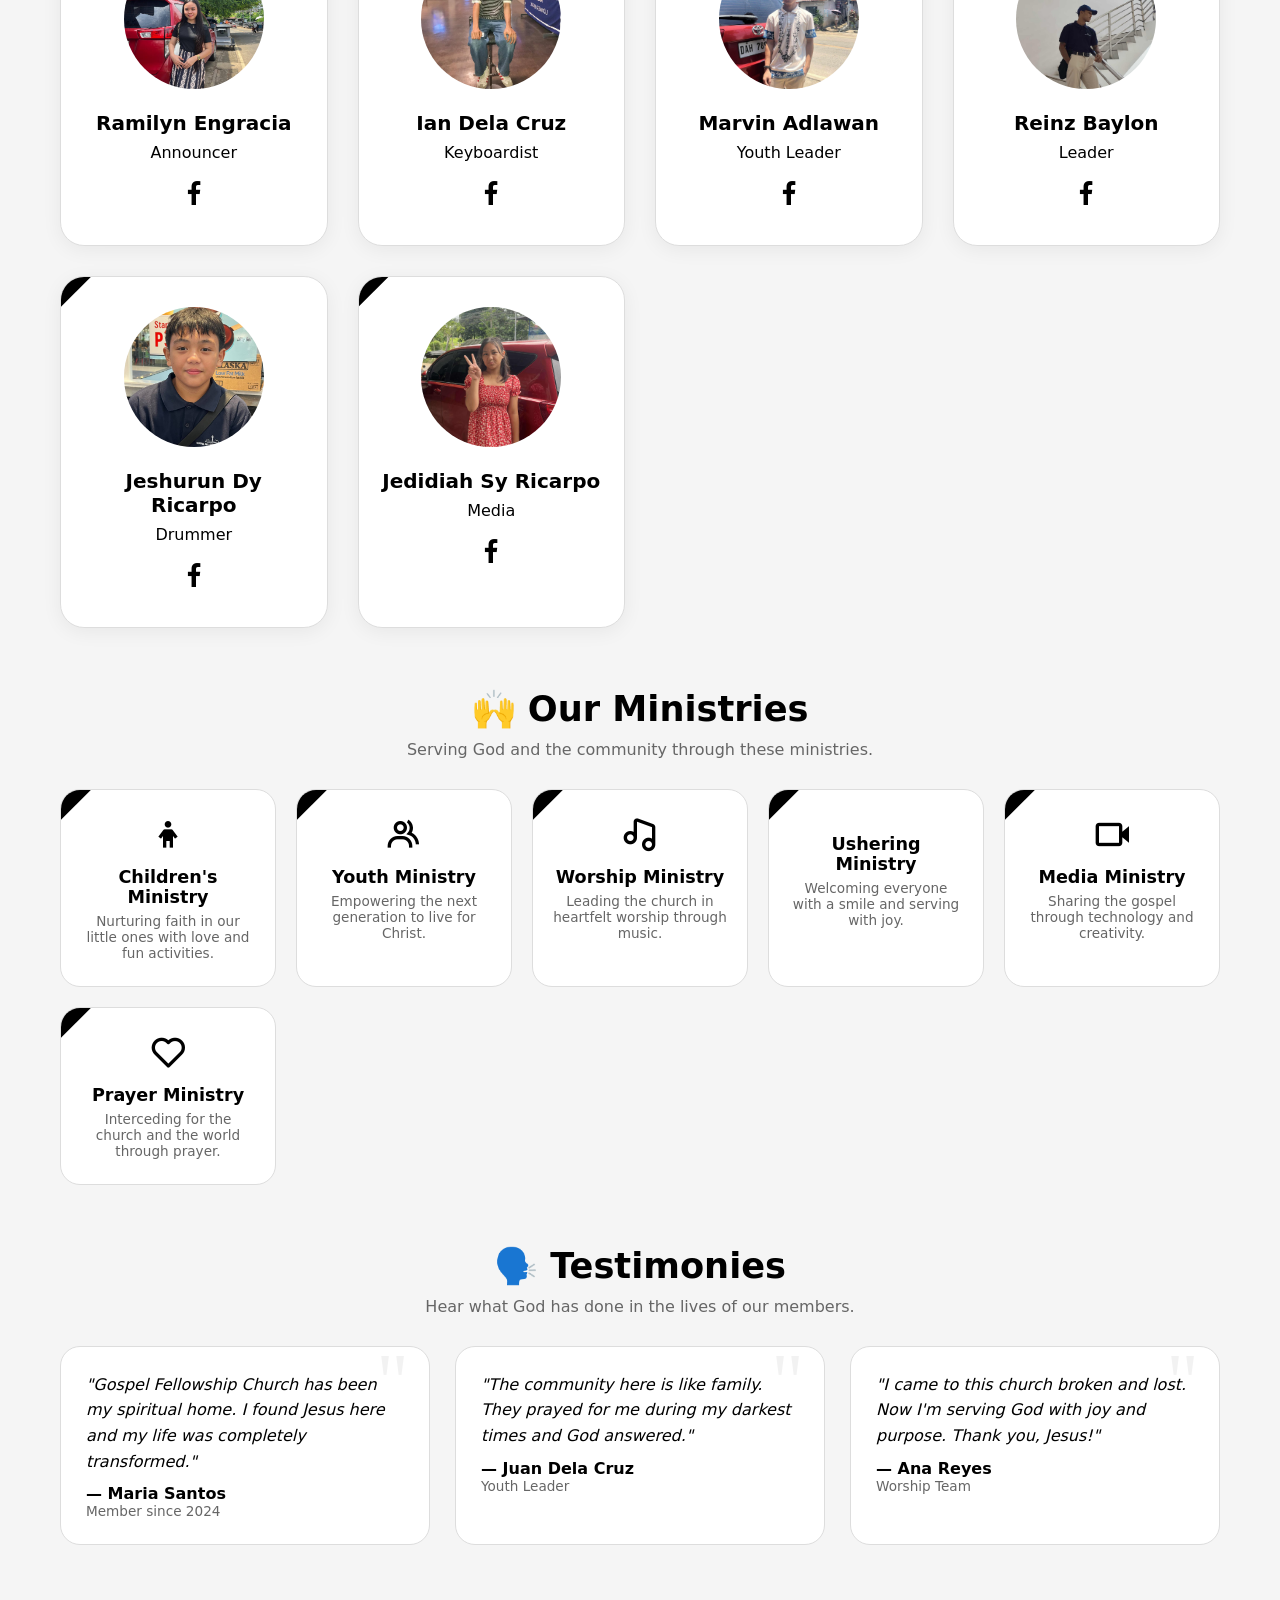
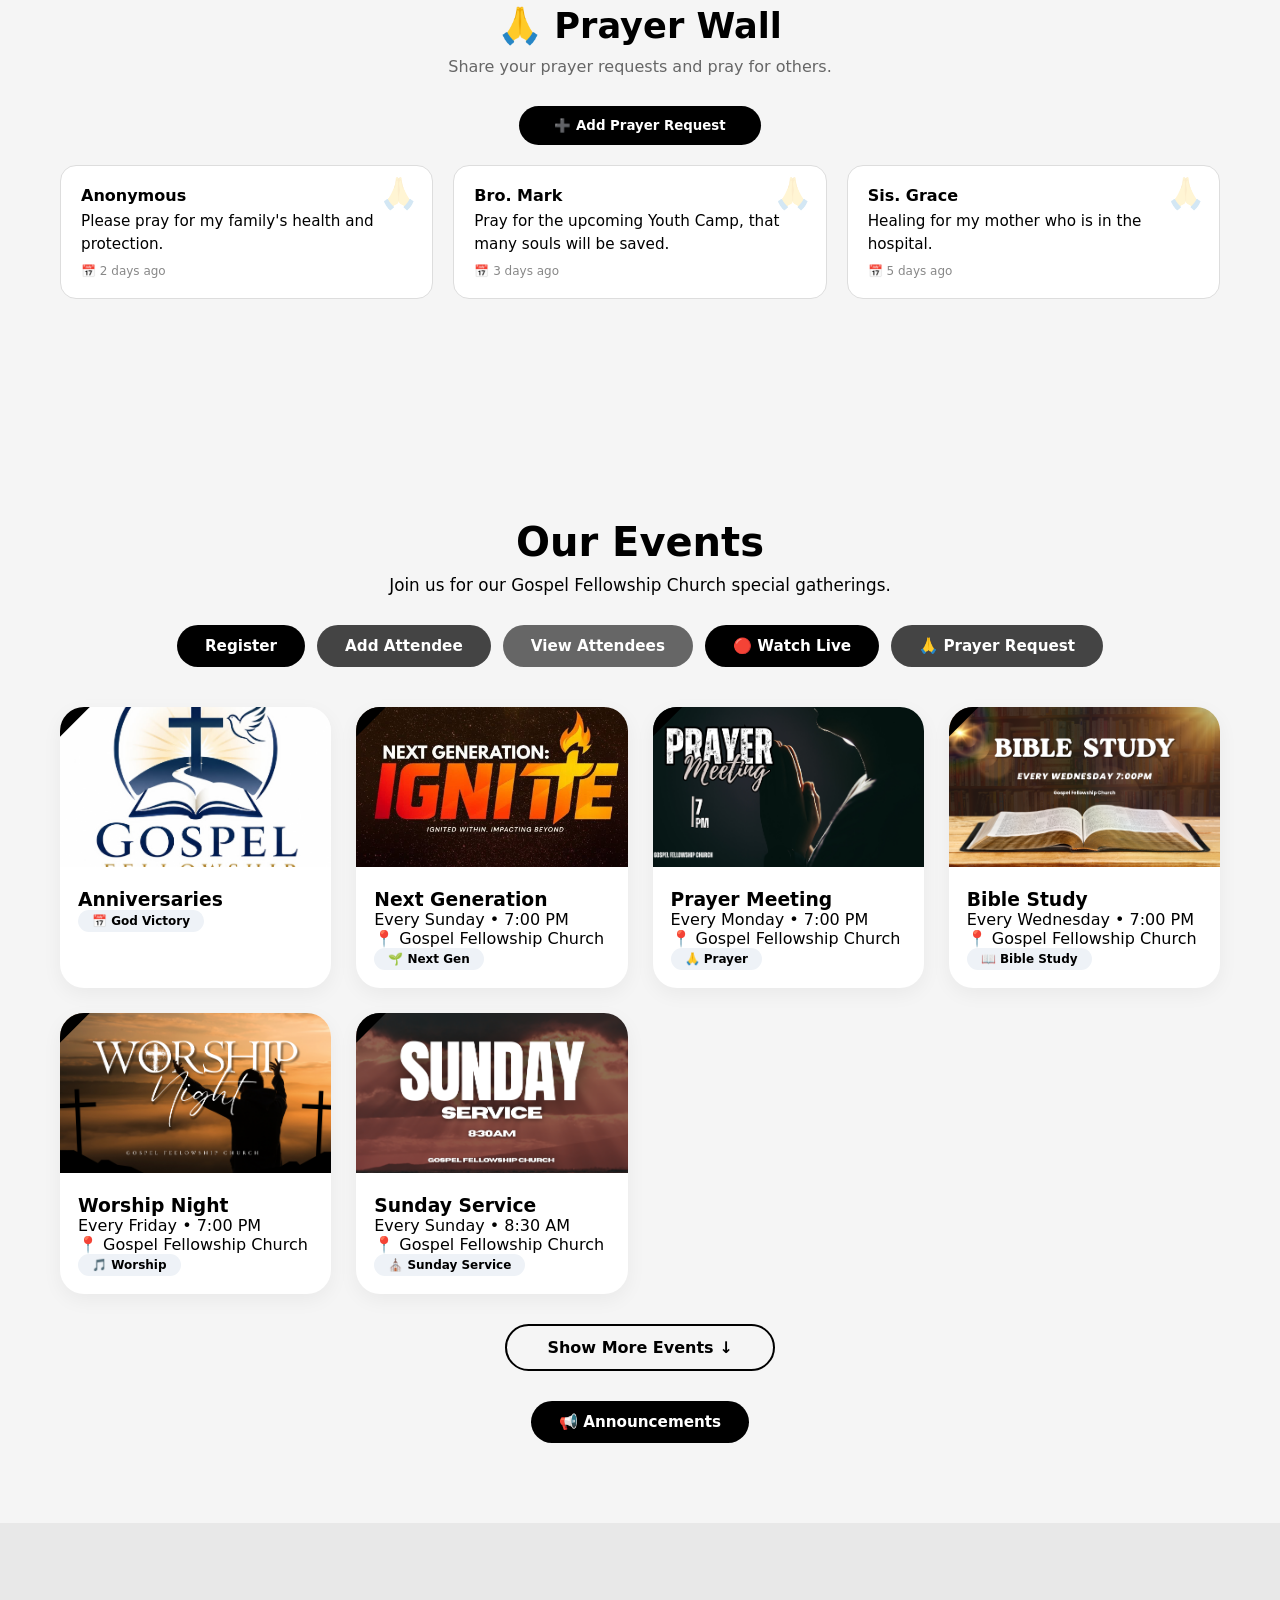
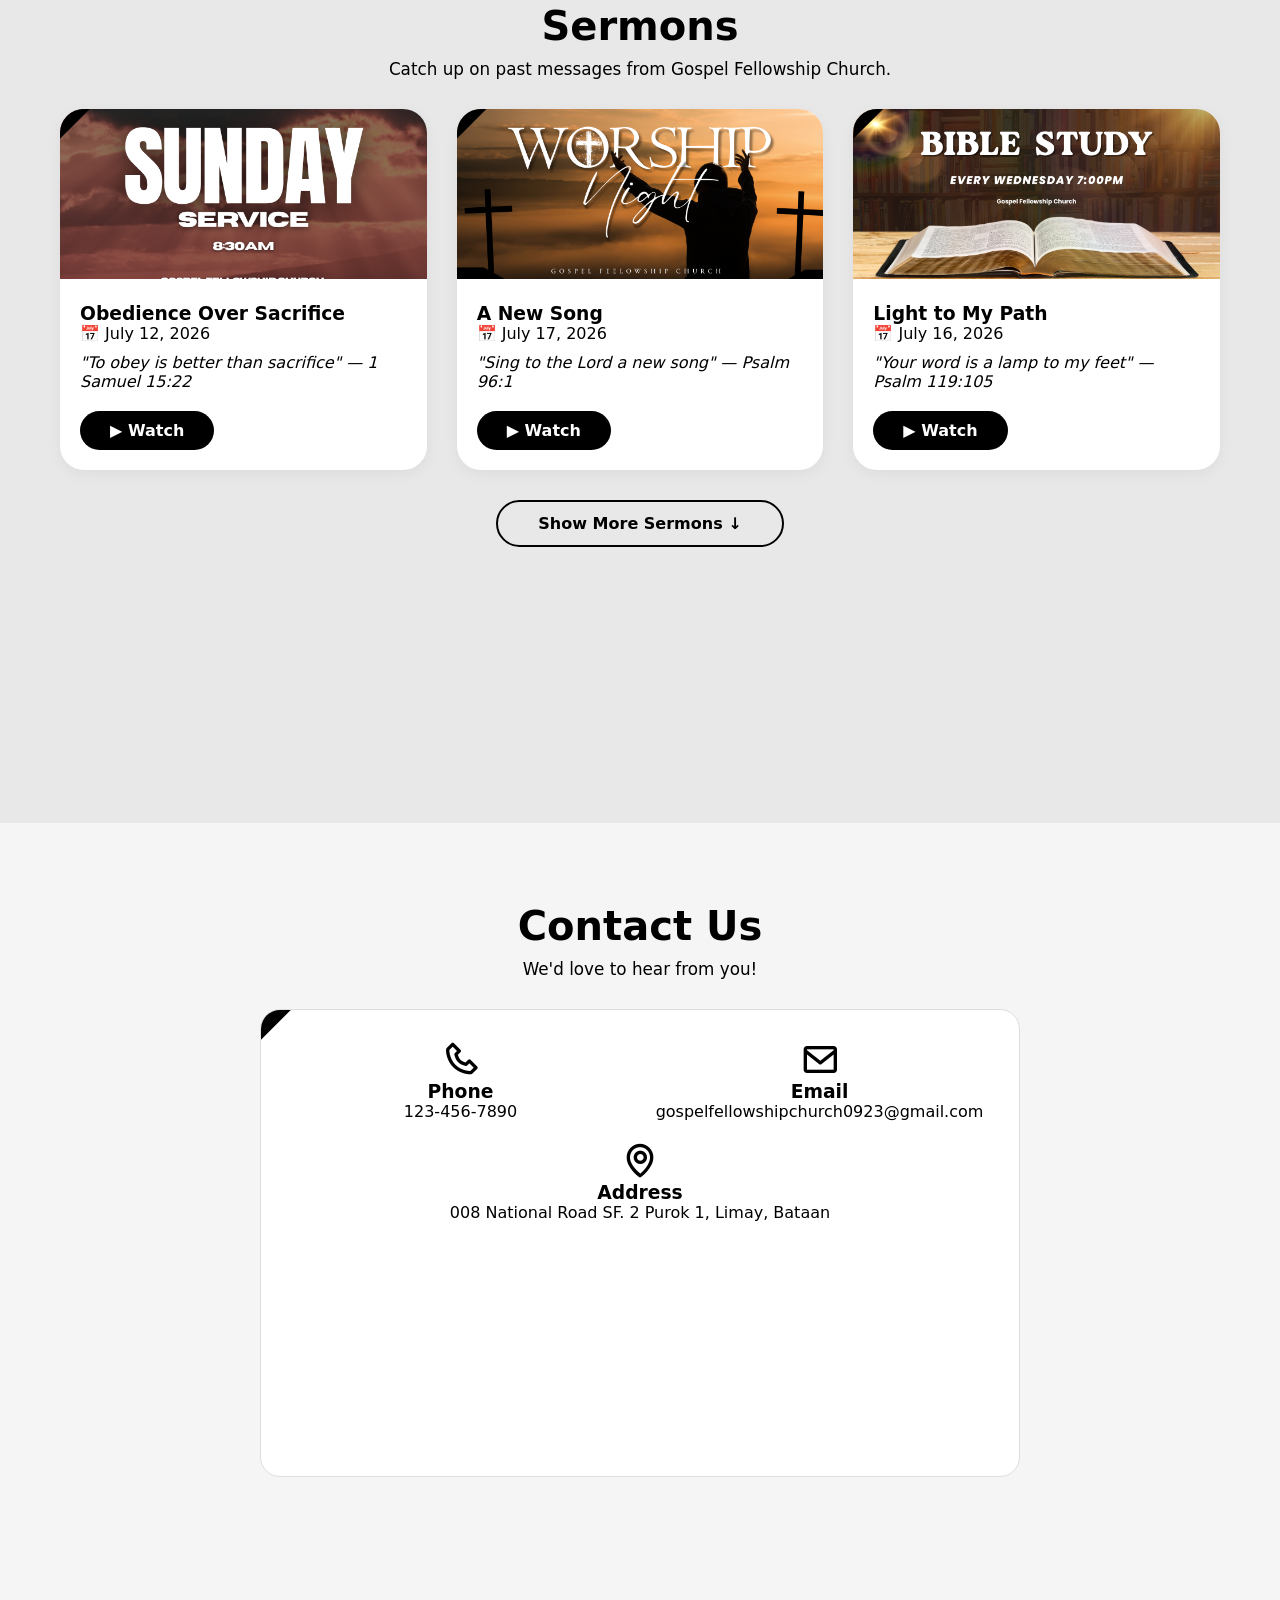
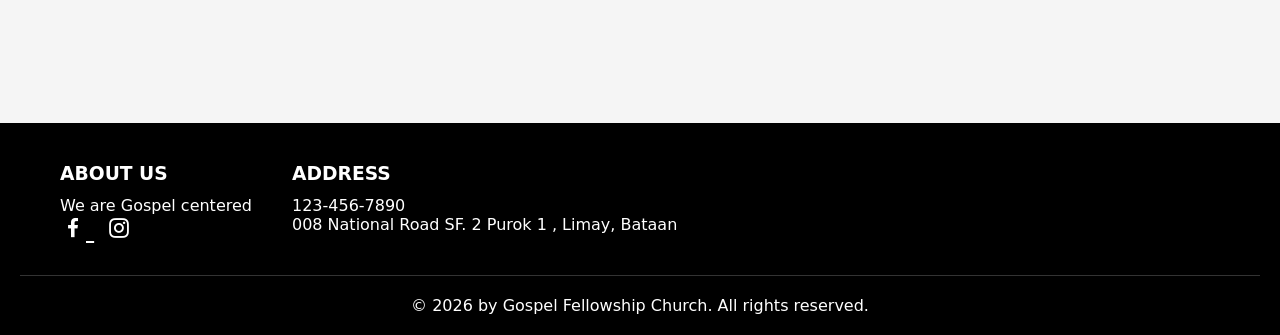
==== commit 6d7443a8: "website update" ====
--- a/index.html
+++ b/index.html
@@ -4,2523 +4,16 @@
   <meta charset="UTF-8" />
   <meta name="viewport" content="width=device-width, initial-scale=1.0, maximum-scale=1.0, user-scalable=no, viewport-fit=cover" />
   <title>Gospel Fellowship Church</title>
+  
+  <!-- ===== EXTERNAL LIBRARIES ===== -->
   <link href='https://unpkg.com/boxicons@2.1.4/css/boxicons.min.css' rel='stylesheet'>
   <link rel="stylesheet" href="https://cdnjs.cloudflare.com/ajax/libs/font-awesome/6.0.0-beta3/css/all.min.css">
   
   <!-- ===== PWA MANIFEST ===== -->
   <link rel="manifest" href="[data-uri]">
   
-  <style>
-    /* ===== HIDE ALL SCROLLBARS ===== */
-    * {
-      margin: 0;
-      padding: 0;
-      box-sizing: border-box;
-      font-family: 'Segoe UI', Roboto, system-ui, sans-serif;
-      scrollbar-width: none;
-      -ms-overflow-style: none;
-      touch-action: manipulation;
-    }
-    *::-webkit-scrollbar { display: none; }
-    html { 
-      scroll-behavior: smooth;
-      -webkit-text-size-adjust: 100%;
-      -ms-text-size-adjust: 100%;
-      -moz-text-size-adjust: 100%;
-    }
-    body { 
-      margin: 0; 
-      padding: 0; 
-      overflow-x: hidden;
-      touch-action: pan-y;
-      position: relative;
-      background: #ffffff;
-      color: #000000;
-      transition: background 0.3s ease, color 0.3s ease;
-    }
-
-    /* ===== DARK MODE ===== */
-    body.dark-mode {
-      background: #000000;
-      color: #ffffff;
-    }
-
-    /* ===== HEADER ===== */
-    body.dark-mode .header {
-      background: rgba(0, 0, 0, 0.85);
-      backdrop-filter: blur(8px);
-    }
-    body.dark-mode .header.scrolled {
-      background: rgba(0, 0, 0, 0.95);
-    }
-    body.dark-mode .logo-text { color: #ffffff; }
-    body.dark-mode .navbar ul li a { color: #ffffff; }
-    body.dark-mode .navbar ul li a:hover,
-    body.dark-mode .navbar ul li a.active { background: #ffffff; color: #000000; }
-    body.dark-mode .mobile-menu-toggle span { background: #ffffff; }
-    body.dark-mode .social-media a { color: #ffffff; }
-    body.dark-mode .social-media a:hover { color: #cccccc; }
-    body.dark-mode #darkModeToggle { color: #ffffff; }
-
-    body.dark-mode .navbar { background: transparent; }
-    body.dark-mode .navbar ul li a { 
-      color: #ffffff; 
-      border-bottom: none;
-      background: transparent;
-    }
-    body.dark-mode .navbar ul li a:hover,
-    body.dark-mode .navbar ul li a.active { 
-      background: #ffffff;
-      color: #000000;
-      padding-left: 18px;
-      border-bottom: none;
-    }
-    body.dark-mode .navbar .mobile-theme-toggle { border-top-color: rgba(255,255,255,0.1); }
-    body.dark-mode .navbar .mobile-theme-toggle button { color: #ffffff; }
-    body.dark-mode .navbar .mobile-theme-toggle button:hover { background: rgba(255,255,255,0.1); }
-
-    body.dark-mode .background-text h1 { color: #ffffff; }
-    body.dark-mode .background-text h2 { color: #ffffff; }
-    body.dark-mode .background-text p { color: #ffffff; }
-
-    body.dark-mode .home {
-      background: rgba(0, 0, 0, 0.7);
-      color: #ffffff;
-      border-color: rgba(255,255,255,0.2);
-    }
-    body.dark-mode .countdown-section {
-      background: rgba(0, 0, 0, 0.7);
-      color: #ffffff;
-      border-color: rgba(255,255,255,0.2);
-    }
-    body.dark-mode .countdown-block .num { background: rgba(255,255,255,0.15); color: #ffffff; }
-    body.dark-mode .countdown-block .label { color: #ffffff; }
-
-    body.dark-mode .btn-container .btn { background: #ffffff; color: #000000; }
-    body.dark-mode .btn-container .btn:hover { background: #cccccc; }
-    body.dark-mode .btn-container .btn-give { background: #ffffff; color: #000000; border-color: #ffffff; }
-    body.dark-mode .btn-container .btn-give:hover { background: #cccccc; }
-
-    body.dark-mode .gs-card { background: #1a1a1a; border-color: #333; }
-    body.dark-mode .gs-card::before { background: #ffffff; }
-    body.dark-mode .gs-card .gs-number { background: #ffffff; color: #000000; }
-    body.dark-mode .gs-card h3 { color: #ffffff; }
-    body.dark-mode .gs-card p { color: #ffffff; }
-    body.dark-mode .gs-card i { color: #ffffff !important; }
-    body.dark-mode .gs-card .btn-events { background: #ffffff; color: #000000; }
-    body.dark-mode .gs-card .btn-events:hover { background: #cccccc; }
-    body.dark-mode .gs-card .btn-secondary { background: #ffffff; color: #000000; }
-    body.dark-mode .gs-card .btn-secondary:hover { background: #cccccc; }
-    body.dark-mode .gs-bottom-buttons { border-top-color: #333; }
-    body.dark-mode .gs-bottom-buttons .btn-live { background: #ffffff; color: #000000; }
-    body.dark-mode .gs-bottom-buttons .btn-live:hover { background: #cccccc; }
-    body.dark-mode .gs-bottom-buttons .btn-prayer { background: #ffffff; color: #000000; }
-    body.dark-mode .gs-bottom-buttons .btn-prayer:hover { background: #cccccc; }
-
-    body.dark-mode .modal-content { background: #1a1a1a; }
-    body.dark-mode .modal-content h2 { color: #ffffff; }
-    body.dark-mode .modal-content p { color: #ffffff; }
-    body.dark-mode .modal-close { color: #ffffff; }
-    body.dark-mode .modal-close:hover { color: #cccccc; }
-
-    body.dark-mode #aboutSection { background: #000000; }
-    body.dark-mode .about-box { background: #1a1a1a; border-color: #333; }
-    body.dark-mode .about-box::before { background: #ffffff; }
-    body.dark-mode .about-box h2 { color: #ffffff; }
-    body.dark-mode .about-box hr { border-color: #ffffff; }
-    body.dark-mode .about-box p { color: #ffffff; }
-
-    body.dark-mode .believe-section .believe-inner { background: #ffffff !important; }
-    body.dark-mode .believe-title { color: #000000 !important; }
-    body.dark-mode .believe-subtitle { color: #000000 !important; }
-    body.dark-mode .believe-card { background: #1a1a1a; border-color: #333; }
-    body.dark-mode .believe-card::before { background: #ffffff; }
-    body.dark-mode .believe-card i { color: #ffffff !important; }
-    body.dark-mode .believe-card h3 { color: #ffffff !important; }
-    body.dark-mode .believe-card p { color: #ffffff !important; }
-
-    body.dark-mode .pastors-section h2 { color: #ffffff; }
-    body.dark-mode .pastor-card { background: #1a1a1a; border-color: #333; }
-    body.dark-mode .pastor-card::before { background: #ffffff; }
-    body.dark-mode .pastor-card h3 { color: #ffffff; }
-    body.dark-mode .pastor-card .role { color: #ffffff; }
-    body.dark-mode .pastor-card a { color: #ffffff; }
-    body.dark-mode .pastor-card a:hover { color: #cccccc; }
-
-    /* ===== MINISTRIES DARK MODE ===== */
-    body.dark-mode .ministries-section {
-      background: #0a0a0a;
-    }
-    body.dark-mode .ministry-card {
-      background: #1a1a1a;
-      border-color: #333;
-    }
-    body.dark-mode .ministry-card::before { background: #ffffff; }
-    body.dark-mode .ministry-card i { color: #ffffff !important; }
-    body.dark-mode .ministry-card h3 { color: #ffffff; }
-    body.dark-mode .ministry-card p { color: #ffffff; }
-
-    /* ===== TESTIMONIES DARK MODE ===== */
-    body.dark-mode .testimonies-section {
-      background: #000000;
-    }
-    body.dark-mode .testimony-card {
-      background: #1a1a1a;
-      border-color: #333;
-    }
-    body.dark-mode .testimony-card::before { color: rgba(255,255,255,0.05); }
-    body.dark-mode .testimony-card .testimony-text { color: #ffffff; }
-    body.dark-mode .testimony-card .testimony-author { color: #ffffff; }
-    body.dark-mode .testimony-card .testimony-role { color: #999; }
-
-    /* ===== PRAYER WALL DARK MODE ===== */
-    body.dark-mode .prayer-wall-section {
-      background: #0a0a0a;
-    }
-    body.dark-mode .prayer-item {
-      background: #1a1a1a;
-      border-color: #333;
-    }
-    body.dark-mode .prayer-item .prayer-name { color: #ffffff; }
-    body.dark-mode .prayer-item .prayer-request { color: #ffffff; }
-    body.dark-mode .prayer-item .prayer-date { color: #666; }
-
-    body.dark-mode #eventsSection { background: #000000; }
-    body.dark-mode .events-main-title { color: #ffffff; }
-    body.dark-mode .events-main-subtitle { color: #ffffff; }
-    body.dark-mode .event-card { background: #1a1a1a; }
-    body.dark-mode .event-card::before { background: #ffffff; }
-    body.dark-mode .event-card-content h3 { color: #ffffff; }
-    body.dark-mode .event-card-content p { color: #ffffff; }
-    body.dark-mode .event-tag { background: #333; color: #ffffff; }
-
-    body.dark-mode .btn-events { background: #ffffff; color: #000000; }
-    body.dark-mode .btn-events:hover { background: #cccccc; }
-    body.dark-mode .btn-secondary { background: #ffffff; color: #000000; }
-    body.dark-mode .btn-secondary:hover { background: #cccccc; }
-    body.dark-mode .btn-attendees { background: #ffffff; color: #000000; }
-    body.dark-mode .btn-attendees:hover { background: #cccccc; }
-    body.dark-mode .btn-live { background: #ffffff; color: #000000; }
-    body.dark-mode .btn-live:hover { background: #cccccc; }
-    body.dark-mode .btn-prayer { background: #ffffff; color: #000000; }
-    body.dark-mode .btn-prayer:hover { background: #cccccc; }
-    body.dark-mode .btn-announcements { background: #ffffff; color: #000000; }
-    body.dark-mode .btn-announcements:hover { background: #cccccc; }
-
-    body.dark-mode #sermonsSection { background: #0a0a0a; }
-    body.dark-mode .sermon-card { background: #1a1a1a; }
-    body.dark-mode .sermon-card::before { background: #ffffff; }
-    body.dark-mode .sermon-card-content h3 { color: #ffffff; }
-    body.dark-mode .sermon-card-content p { color: #ffffff; }
-    body.dark-mode .sermon-verse { color: #ffffff; }
-    body.dark-mode .event-detail-btn { background: #ffffff; color: #000000; }
-    body.dark-mode .event-detail-btn:hover { background: #cccccc; }
-
-    body.dark-mode #contactSection { background: #000000; }
-    body.dark-mode #contactSection .events-container > div { background: #1a1a1a !important; border-color: #333 !important; }
-    body.dark-mode #contactSection .events-container > div > div:first-child { background: #ffffff; }
-    body.dark-mode #contactSection .events-container > div > div:first-child i { color: #000000 !important; }
-    body.dark-mode #contactSection .events-container > div > div:first-child h3 { color: #000000; }
-    body.dark-mode #contactSection .events-container > div > div:first-child p { color: #000000; }
-    body.dark-mode #contactSection .events-container > div > div:first-child + div i { color: #ffffff !important; }
-    body.dark-mode #contactSection .events-container > div > div:first-child + div h3 { color: #ffffff; }
-    body.dark-mode #contactSection .events-container > div > div:first-child + div p { color: #ffffff; }
-
-    body.dark-mode .front-content { background: #1a1a1a; }
-    body.dark-mode .front-content h2 { color: #ffffff; }
-    body.dark-mode .front-content p { color: #ffffff; }
-    body.dark-mode .close-btn { background: #333; color: #ffffff; }
-    body.dark-mode .close-btn:hover { background: #444; }
-    body.dark-mode .register-form input,
-    body.dark-mode .addlist-form input,
-    body.dark-mode .prayer-form input,
-    body.dark-mode .prayer-form textarea { background: #000000; color: #ffffff; border-color: #333; }
-    body.dark-mode .register-form input::placeholder,
-    body.dark-mode .addlist-form input::placeholder,
-    body.dark-mode .prayer-form input::placeholder,
-    body.dark-mode .prayer-form textarea::placeholder { color: #999; }
-
-    body.dark-mode .event-modal-content { background: #1a1a1a; }
-    body.dark-mode .event-modal-close { color: #ffffff; }
-    body.dark-mode .event-modal-close:hover { color: #cccccc; }
-    body.dark-mode .event-detail-header h2 { color: #ffffff; }
-    body.dark-mode .event-detail-header p { color: #ffffff; }
-    body.dark-mode .event-detail-description { color: #ffffff; }
-    body.dark-mode .event-detail-verse { background: #000000; border-left-color: #ffffff; }
-    body.dark-mode .event-detail-verse .verse-text { color: #ffffff; }
-    body.dark-mode .event-detail-verse .verse-ref { color: #ffffff; }
-    body.dark-mode .date-thumb { background: #000000; border-color: #333; }
-    body.dark-mode .date-thumb:hover { border-color: #ffffff; background: #2a2a2a; }
-    body.dark-mode .date-label { color: #ffffff; }
-    body.dark-mode .no-photos { color: #ffffff; }
-
-    body.dark-mode .login-form .form-content { background: #1a1a1a; }
-    body.dark-mode .login-form h2 { color: #ffffff; }
-    body.dark-mode .login-form input { background: #000000; color: #ffffff; border-color: #333; }
-    body.dark-mode .login-form input::placeholder { color: #999; }
-    body.dark-mode .login-form button[type="submit"] { background: #ffffff; color: #000000; }
-    body.dark-mode .login-form .social-btn.facebook { background: #333; color: #ffffff; }
-    body.dark-mode .login-form .social-btn.google { background: #444; color: #ffffff; }
-    body.dark-mode .login-form .forgot { color: #ffffff; }
-
-    body.dark-mode .site-footer { background: #0a0a0a; color: #ffffff; }
-    body.dark-mode .site-footer h3 { color: #ffffff; }
-    body.dark-mode .site-footer p { color: #ffffff; }
-    body.dark-mode .site-footer .social-icons a { color: #ffffff; }
-    body.dark-mode .footer-bottom { border-top-color: #333; }
-
-    /* ===== ADMIN LOGIN OVERLAY ===== */
-    .admin-login-overlay {
-      position: fixed;
-      top: 0;
-      left: 0;
-      width: 100%;
-      height: 100%;
-      background: rgba(0, 0, 0, 0.75);
-      backdrop-filter: blur(12px);
-      -webkit-backdrop-filter: blur(12px);
-      display: none;
-      justify-content: center;
-      align-items: center;
-      z-index: 999999;
-      animation: fadeInOverlay 0.4s ease;
-    }
-    .admin-login-overlay.show {
-      display: flex;
-    }
-
-    @keyframes fadeInOverlay {
-      from { opacity: 0; }
-      to { opacity: 1; }
-    }
-
-    @keyframes slideUpBox {
-      from { opacity: 0; transform: translateY(40px) scale(0.95); }
-      to { opacity: 1; transform: translateY(0) scale(1); }
-    }
-
-    .admin-login-box {
-      background: #ffffff;
-      padding: 40px 35px 30px;
-      border-radius: 28px;
-      max-width: 400px;
-      width: 92%;
-      box-shadow: 0 30px 80px rgba(0, 0, 0, 0.4);
-      position: relative;
-      animation: slideUpBox 0.4s ease;
-      border: 1px solid rgba(255,255,255,0.1);
-    }
-    body.dark-mode .admin-login-box {
-      background: #1a1a1a;
-      border-color: #333;
-    }
-
-    .admin-login-box .login-header {
-      display: flex;
-      justify-content: space-between;
-      align-items: flex-start;
-      margin-bottom: 8px;
-    }
-    .admin-login-box .login-logo {
-      display: flex;
-      align-items: center;
-      gap: 12px;
-    }
-    .admin-login-box .login-logo img {
-      width: 48px;
-      height: 48px;
-      border-radius: 50%;
-      object-fit: cover;
-    }
-    .admin-login-box .login-logo h2 {
-      font-size: 1.4rem;
-      font-weight: 700;
-      color: #000000;
-      margin: 0;
-    }
-    body.dark-mode .admin-login-box .login-logo h2 {
-      color: #ffffff;
-    }
-
-    .admin-login-box .login-close {
-      background: none;
-      border: none;
-      font-size: 28px;
-      cursor: pointer;
-      color: #999;
-      transition: 0.3s;
-      padding: 0 4px;
-      line-height: 1;
-    }
-    .admin-login-box .login-close:hover {
-      color: #333;
-      transform: rotate(90deg);
-    }
-    body.dark-mode .admin-login-box .login-close {
-      color: #888;
-    }
-    body.dark-mode .admin-login-box .login-close:hover {
-      color: #fff;
-    }
-
-    .admin-login-box .login-subtitle {
-      color: #888;
-      font-size: 0.9rem;
-      margin-bottom: 25px;
-      margin-top: 4px;
-    }
-    body.dark-mode .admin-login-box .login-subtitle {
-      color: #999;
-    }
-
-    .admin-login-box .input-group {
-      position: relative;
-      margin-bottom: 16px;
-    }
-    .admin-login-box .input-group i {
-      position: absolute;
-      left: 16px;
-      top: 50%;
-      transform: translateY(-50%);
-      color: #aaa;
-      font-size: 1.2rem;
-      transition: color 0.3s;
-    }
-    .admin-login-box .input-group input {
-      width: 100%;
-      padding: 14px 16px 14px 48px;
-      border: 2px solid #e8e8e8;
-      border-radius: 14px;
-      font-size: 0.95rem;
-      color: #000000;
-      background: #f8f9fa;
-      transition: all 0.3s;
-    }
-    body.dark-mode .admin-login-box .input-group input {
-      background: #000000;
-      color: #ffffff;
-      border-color: #333;
-    }
-    .admin-login-box .input-group input:focus {
-      border-color: #000000;
-      outline: none;
-      background: #ffffff;
-      box-shadow: 0 0 0 4px rgba(0,0,0,0.05);
-    }
-    body.dark-mode .admin-login-box .input-group input:focus {
-      border-color: #ffffff;
-      background: #0a0a0a;
-      box-shadow: 0 0 0 4px rgba(255,255,255,0.05);
-    }
-    .admin-login-box .input-group input:focus + i,
-    .admin-login-box .input-group input:focus ~ i {
-      color: #000000;
-    }
-    body.dark-mode .admin-login-box .input-group input:focus + i,
-    body.dark-mode .admin-login-box .input-group input:focus ~ i {
-      color: #ffffff;
-    }
-    .admin-login-box .input-group input::placeholder {
-      color: #aaa;
-    }
-    body.dark-mode .admin-login-box .input-group input::placeholder {
-      color: #666;
-    }
-
-    .admin-login-box .login-btn {
-      width: 100%;
-      padding: 14px;
-      background: #000000;
-      color: #ffffff;
-      border: none;
-      border-radius: 14px;
-      font-weight: 700;
-      font-size: 1rem;
-      cursor: pointer;
-      transition: all 0.3s;
-      display: flex;
-      align-items: center;
-      justify-content: center;
-      gap: 10px;
-      margin-top: 6px;
-    }
-    .admin-login-box .login-btn:hover {
-      transform: translateY(-2px);
-      box-shadow: 0 8px 25px rgba(0,0,0,0.2);
-    }
-    .admin-login-box .login-btn:active {
-      transform: translateY(0);
-    }
-    body.dark-mode .admin-login-box .login-btn {
-      background: #ffffff;
-      color: #000000;
-    }
-    body.dark-mode .admin-login-box .login-btn:hover {
-      background: #eeeeee;
-      box-shadow: 0 8px 25px rgba(255,255,255,0.1);
-    }
-
-    .admin-login-box .login-error {
-      color: #dc3545;
-      text-align: center;
-      margin-top: 12px;
-      font-size: 0.85rem;
-      display: none;
-      background: #fde8e8;
-      padding: 10px 14px;
-      border-radius: 10px;
-      border: 1px solid #f5c6cb;
-    }
-    .admin-login-box .login-error.show {
-      display: block;
-    }
-    body.dark-mode .admin-login-box .login-error {
-      background: #2a1a1a;
-      border-color: #dc3545;
-    }
-    .admin-login-box .login-error i {
-      margin-right: 6px;
-    }
-
-    .admin-login-box .login-footer {
-      display: flex;
-      justify-content: space-between;
-      margin-top: 18px;
-      font-size: 0.75rem;
-      color: #aaa;
-      border-top: 1px solid #eee;
-      padding-top: 16px;
-    }
-    body.dark-mode .admin-login-box .login-footer {
-      border-top-color: #333;
-      color: #666;
-    }
-    .admin-login-box .login-footer span {
-      display: flex;
-      align-items: center;
-      gap: 4px;
-    }
-
-    /* ===== HEADER - GLOBAL ===== */
-    .header {
-      display: flex;
-      align-items: center;
-      justify-content: space-between;
-      padding: 15px 30px;
-      background: rgba(255, 255, 255, 0.85);
-      backdrop-filter: blur(8px);
-      box-shadow: 0 4px 15px rgba(0,0,0,0.05);
-      position: fixed;
-      border-radius: 50px;
-      top: 15px;
-      left: 50%;
-      transform: translateX(-50%);
-      width: 90%;
-      max-width: 1200px;
-      z-index: 999;
-      flex-wrap: wrap;
-      gap: 5px;
-      transition: all 0.3s ease;
-    }
-    .header.scrolled {
-      box-shadow: 0 4px 20px rgba(0,0,0,0.1);
-      background: rgba(255, 255, 255, 0.95);
-    }
-    .logo-img { 
-      height: 90px; 
-      width: auto; 
-      border-radius: 50%; 
-      cursor: pointer;
-    }
-    .logo-text {
-      font-size: 2rem;
-      font-weight: 700;
-      font-family: 'Times New Roman', Times, serif;
-      color: #000000;
-      text-decoration: none;
-      letter-spacing: -0.5px;
-      margin-left: 8px;
-      cursor: pointer;
-      transition: color 0.3s ease;
-    }
-    .navbar ul {
-      display: flex;
-      list-style: none;
-      gap: 12px;
-      flex-wrap: wrap;
-    }
-    .navbar ul li a {
-      padding: 12px 24px;
-      border-radius: 30px;
-      font-weight: 700;
-      font-size: 1.05rem;
-      font-family: 'Times New Roman', Times, serif;
-      cursor: pointer;
-      color: #000000;
-      transition: 0.3s;
-      display: inline-block;
-      text-decoration: none;
-    }
-    .navbar ul li a:hover,
-    .navbar ul li a.active {
-      background: #000000;
-      color: #ffffff;
-    }
-    #darkModeToggle {
-      background: transparent;
-      border: none;
-      font-size: 2rem;
-      cursor: pointer;
-      padding: 0 8px;
-      line-height: 1;
-      color: #000000;
-      transition: color 0.3s ease;
-    }
-    .header-actions {
-      display: flex;
-      align-items: center;
-      gap: 12px;
-      flex-wrap: wrap;
-    }
-    .social-media a {
-      font-size: 1.6rem;
-      color: #000000;
-      transition: 0.3s;
-    }
-    .social-media a:hover { color: #666; }
-
-    /* ===== MOBILE MENU TOGGLE ===== */
-    .mobile-menu-toggle {
-      display: none;
-      flex-direction: column;
-      align-items: center;
-      justify-content: center;
-      gap: 5px;
-      cursor: pointer;
-      padding: 8px 12px;
-      background: none;
-      border: none;
-      flex-shrink: 0;
-      border-radius: 8px;
-      transition: background 0.3s ease;
-      min-width: 44px;
-      min-height: 44px;
-    }
-    .mobile-menu-toggle:hover {
-      background: rgba(0, 0, 0, 0.05);
-    }
-    .mobile-menu-toggle span {
-      display: block;
-      width: 28px;
-      height: 3px;
-      background: #000000;
-      border-radius: 2px;
-      transition: all 0.3s ease;
-      transform-origin: center;
-    }
-    .mobile-menu-toggle.active span:nth-child(1) {
-      transform: rotate(45deg) translate(5px, 5px);
-    }
-    .mobile-menu-toggle.active span:nth-child(2) {
-      opacity: 0;
-      transform: scaleX(0);
-    }
-    .mobile-menu-toggle.active span:nth-child(3) {
-      transform: rotate(-45deg) translate(5px, -5px);
-    }
-    body.dark-mode .mobile-menu-toggle:hover { background: rgba(255,255,255,0.05); }
-    body.dark-mode .mobile-menu-toggle span { background: #ffffff; }
-
-    .navbar .mobile-theme-toggle {
-      display: none;
-      padding-top: 15px;
-      margin-top: 10px;
-      border-top: 1px solid rgba(0,0,0,0.08);
-      justify-content: center;
-    }
-    .navbar .mobile-theme-toggle button {
-      display: flex;
-      align-items: center;
-      gap: 10px;
-      background: none;
-      border: none;
-      padding: 10px 20px;
-      border-radius: 30px;
-      font-size: 0.95rem;
-      font-weight: 600;
-      cursor: pointer;
-      color: #000000;
-      transition: all 0.3s ease;
-      width: 100%;
-      justify-content: center;
-    }
-    .navbar .mobile-theme-toggle button:hover {
-      background: rgba(0,0,0,0.05);
-    }
-    .navbar .mobile-theme-toggle button i {
-      font-size: 1.3rem;
-    }
-
-    /* ===== LOGIN FORM ===== */
-    .login-form {
-      display: none;
-      position: fixed;
-      top: 0; left: 0; width: 100%; height: 100%;
-      background: rgba(0,0,0,0.5);
-      backdrop-filter: blur(4px);
-      justify-content: center;
-      align-items: center;
-      z-index: 9999;
-    }
-    .login-form .form-content {
-      background: #fff;
-      padding: 40px 35px;
-      border-radius: 24px;
-      max-width: 400px;
-      width: 90%;
-      position: relative;
-      box-shadow: 0 20px 60px rgba(0,0,0,0.3);
-    }
-    .login-form .form-content #closeForm {
-      position: absolute;
-      top: 12px;
-      right: 20px;
-      font-size: 28px;
-      cursor: pointer;
-      color: #888;
-    }
-    .login-form h2 { margin-bottom: 20px; text-align: center; color: #000000; }
-    .login-form input {
-      width: 100%;
-      padding: 12px 15px;
-      margin: 8px 0;
-      border: 1px solid #ddd;
-      border-radius: 30px;
-      font-size: 0.95rem;
-      color: #000000;
-    }
-    .login-form button[type="submit"] {
-      width: 100%;
-      padding: 12px;
-      background: #000000;
-      color: #ffffff;
-      border: none;
-      border-radius: 30px;
-      font-weight: 700;
-      margin-top: 10px;
-      cursor: pointer;
-    }
-    .divider {
-      display: flex;
-      align-items: center;
-      gap: 12px;
-      margin: 18px 0 12px;
-      color: #aaa;
-      font-size: 0.8rem;
-    }
-    .divider span { flex: 1; text-align: center; }
-    .social-btn {
-      width: 100%;
-      padding: 10px;
-      border: none;
-      border-radius: 30px;
-      font-weight: 600;
-      margin: 4px 0;
-      cursor: pointer;
-    }
-    .social-btn.facebook { background: #000000; color: #ffffff; }
-    .social-btn.google { background: #444; color: #ffffff; }
-    .forgot { display: block; text-align: center; margin-top: 15px; color: #000000; text-decoration: none; }
-
-    /* ===== FULL WIDTH SECTIONS ===== */
-    .section { width: 100%; padding: 80px 0; margin: 0; scroll-margin-top: 80px; min-height: 100vh; }
-    .container, .events-container, .about-container, .sermons-container, .contact-container {
-      max-width: 1200px;
-      margin: 0 auto;
-      padding: 0 20px;
-    }
-
-    /* ===== PAGE TRANSITIONS ===== */
-    .page-transition {
-      opacity: 0;
-      transform: translateY(30px);
-      transition: opacity 0.6s ease, transform 0.6s ease;
-    }
-    .page-transition.visible {
-      opacity: 1;
-      transform: translateY(0);
-    }
-
-    /* ===== HOME SECTION ===== */
-    #homeSection {
-      background-image: url('Jesus.jpg');
-      background-size: cover;
-      background-position: center;
-      background-attachment: fixed;
-      background-repeat: no-repeat;
-      padding: 100px 0 0;
-      width: 100%;
-      display: flex;
-      justify-content: center;
-      position: relative;
-      min-height: 100vh;
-      transition: background 0.3s ease;
-    }
-    #homeSection::before {
-      content: '';
-      position: absolute;
-      top: 0;
-      left: 0;
-      right: 0;
-      bottom: 0;
-      background: rgba(255, 255, 255, 0.3);
-      z-index: 0;
-    }
-    #homeSection .home-wrapper {
-      position: relative;
-      z-index: 1;
-      width: 100%;
-      max-width: 1200px;
-      margin: 0 auto;
-      padding: 0 20px;
-    }
-    body.dark-mode #homeSection::before {
-      background: rgba(0, 0, 0, 0.7);
-    }
-
-    /* ===== IMAGE SLIDER ===== */
-    .slider-container {
-      position: relative;
-      width: 100%;
-      max-width: 1200px;
-      margin: 0 auto 30px;
-      border-radius: 24px;
-      overflow: hidden;
-      box-shadow: 0 8px 30px rgba(0,0,0,0.2);
-      aspect-ratio: 16/6;
-    }
-    .slider-track {
-      display: flex;
-      transition: transform 0.7s cubic-bezier(0.4, 0, 0.2, 1);
-      width: 100%;
-      height: 100%;
-    }
-    .slider-slide {
-      flex: 0 0 100%;
-      height: 100%;
-      position: relative;
-    }
-    .slider-slide img {
-      width: 100%;
-      height: 100%;
-      object-fit: cover;
-    }
-    .slider-slide .slide-caption {
-      position: absolute;
-      bottom: 30px;
-      left: 30px;
-      color: #fff;
-      background: rgba(0,0,0,0.5);
-      padding: 15px 25px;
-      border-radius: 12px;
-      backdrop-filter: blur(4px);
-      font-size: 1.2rem;
-      font-weight: 600;
-      text-shadow: 0 2px 8px rgba(0,0,0,0.5);
-    }
-    .slider-btn {
-      position: absolute;
-      top: 50%;
-      transform: translateY(-50%);
-      background: rgba(0,0,0,0.5);
-      color: #fff;
-      border: none;
-      border-radius: 50%;
-      width: 50px;
-      height: 50px;
-      font-size: 1.5rem;
-      cursor: pointer;
-      transition: all 0.3s;
-      z-index: 10;
-      backdrop-filter: blur(4px);
-    }
-    .slider-btn:hover {
-      background: rgba(255,255,255,0.3);
-      color: #000;
-    }
-    .slider-btn.prev { left: 15px; }
-    .slider-btn.next { right: 15px; }
-    .slider-dots {
-      position: absolute;
-      bottom: 15px;
-      left: 50%;
-      transform: translateX(-50%);
-      display: flex;
-      gap: 10px;
-      z-index: 10;
-    }
-    .slider-dot {
-      width: 12px;
-      height: 12px;
-      border-radius: 50%;
-      background: rgba(255,255,255,0.5);
-      border: none;
-      cursor: pointer;
-      transition: all 0.3s;
-    }
-    .slider-dot.active {
-      background: #ffffff;
-      transform: scale(1.2);
-    }
-
-    .background-content-wrapper {
-      display: flex;
-      flex-wrap: wrap;
-      align-items: center;
-      justify-content: space-between;
-      gap: 40px;
-      padding: 50px 40px;
-      border-radius: 40px;
-      width: 100%;
-      min-height: 520px;
-      position: sticky;
-      top: 100px;
-      z-index: 1;
-    }
-
-    .background-text {
-      flex: 1 1 300px;
-      text-align: left;
-      padding-left: 10px;
-      margin-top: -60px;
-      order: 1;
-    }
-    .background-text h1 { 
-      font-size: 3rem; 
-      font-weight: 300; 
-      font-family: 'Times New Roman', Times, serif;
-      margin-bottom: 0;
-      color: #000000;
-      text-shadow: none;
-      transition: color 0.3s ease; 
-    }
-    .background-text h2 {
-      font-size: 4rem;
-      font-weight: 700;
-      color: #000000;
-      font-family: 'Times New Roman', Times, serif;
-      margin-top: 0;
-      text-shadow: none;
-      transition: color 0.3s ease;
-    }
-    .background-text p { 
-      font-size: 2rem; 
-      font-family: 'Times New Roman', Times, serif;
-      color: #000000;
-      margin-top: 10px;
-      text-shadow: none;
-      transition: color 0.3s ease; 
-    }
-    .typing-cursor {
-      display: inline-block;
-      width: 3px;
-      height: 1.2em;
-      background: #000000;
-      margin-left: 2px;
-      animation: blink 0.8s step-end infinite;
-      vertical-align: text-bottom;
-    }
-    body.dark-mode .typing-cursor {
-      background: #ffffff;
-    }
-    @keyframes blink {
-      0%, 100% { opacity: 1; }
-      50% { opacity: 0; }
-    }
-
-    .background-img {
-      flex: 0 0 220px;
-      display: flex;
-      justify-content: center;
-      align-items: center;
-      margin-top: -40px;
-      margin-right: -50px;
-      order: 2;
-    }
-    .circle-logo {
-      width: 270px;
-      height: 270px;
-      border-radius: 50%;
-      overflow: hidden;
-      box-shadow: 0 10px 30px rgba(0,0,0,0.3);
-      border: 4px solid #ffffff;
-      flex-shrink: 0;
-    }
-    .circle-logo img { 
-      width: 100%; 
-      height: 100%; 
-      object-fit: cover; 
-    }
-
-    /* ===== HOME OVERLAY - FIXED ===== */
-    .home-overlay { 
-      position: relative; 
-      margin-top: 20px;
-      z-index: 2; 
-      padding: 0 10px; 
-    }
-
-    .home {
-      background: rgba(255, 255, 255, 0.9);
-      backdrop-filter: blur(1px);
-      padding: 25px 20px;
-      border-radius: 50px;
-      text-align: center;
-      box-shadow: 0 8px 30px rgba(0,0,0,0.15);
-      max-width: 450px;
-      margin: 0 auto 20px;
-      border: 1px solid rgba(0,0,0,0.1);
-      color: #000000;
-      transition: background 0.3s ease, color 0.3s ease, border-color 0.3s ease;
-    }
-    .countdown-section {
-      background: rgba(255, 255, 255, 0.9);
-      backdrop-filter: blur(1px);
-      color: #000000;
-      padding: 25px 20px;
-      border-radius: 40px;
-      text-align: center;
-      max-width: 650px;
-      margin: 0 auto;
-      border: 1px solid rgba(0,0,0,0.1);
-      box-shadow: 0 8px 30px rgba(0,0,0,0.15);
-      transition: color 0.3s ease, background 0.3s ease, border-color 0.3s ease;
-    }
-    .countdown-block .num {
-      font-size: 2.2rem;
-      font-weight: 700;
-      background: rgba(0, 0, 0, 0.08);
-      padding: 8px 14px;
-      border-radius: 16px;
-      display: inline-block;
-      min-width: 55px;
-      color: #000000;
-      transition: background 0.3s ease, color 0.3s ease;
-    }
-    .countdown-block .num.pulse {
-      animation: pulse 0.5s ease;
-    }
-    @keyframes pulse {
-      0% { transform: scale(1); }
-      50% { transform: scale(1.1); background: rgba(0,0,0,0.2); }
-      100% { transform: scale(1); }
-    }
-    .countdown-block .label {
-      display: block;
-      font-size: 1rem;
-      text-transform: uppercase;
-      letter-spacing: 1px;
-      margin-top: 4px;
-      color: #000000;
-      transition: color 0.3s ease;
-    }
-
-    .btn-container {
-      display: flex;
-      justify-content: center;
-      align-items: center;
-      gap: 20px;
-      flex-wrap: wrap;
-    }
-    .btn-container .btn, .btn-container .btn-give {
-      padding: 14px 40px;
-      border-radius: 60px;
-      font-weight: 700;
-      font-size: 1.1rem;
-      border: none;
-      cursor: pointer;
-      transition: 0.3s;
-      text-decoration: none;
-      display: inline-block;
-    }
-    .btn-container .btn { background: #000000; color: #ffffff; }
-    .btn-container .btn:hover { background: #333; transform: scale(1.02); }
-    .btn-container .btn-give { background: #000000; color: #ffffff; border: 2px solid #000000; }
-    .btn-container .btn-give:hover { background: #333; }
-
-    .countdown-section h3 { font-weight: 300; letter-spacing: 1px; margin-bottom: 15px; font-size: 1.1rem; }
-    .countdown-timer { display: flex; justify-content: center; gap: 20px; flex-wrap: wrap; }
-
-    /* ===== GET STARTED ===== */
-    #getStartedSection { background: transparent; padding: 0; min-height: auto; }
-    .events-container { max-width: 1200px; margin: 0 auto; }
-    .events-main-title { font-size: 2.5rem; text-align: center; margin-bottom: 10px; color: #000000; transition: color 0.3s ease; }
-    .events-main-subtitle { text-align: center; color: #000000; max-width: 700px; margin: 0 auto 30px; font-size: 1.05rem; transition: color 0.3s ease; }
-    body.dark-mode .events-main-title { color: #ffffff; }
-    body.dark-mode .events-main-subtitle { color: #ffffff; }
-
-    .gs-cards { display: flex; gap: 25px; justify-content: center; flex-wrap: wrap; margin: 30px 0 20px; }
-    .gs-card {
-      background: #ffffff;
-      padding: 30px 25px;
-      border-radius: 15px;
-      max-width: 280px;
-      width: 100%;
-      text-align: center;
-      box-shadow: 0 4px 15px rgba(0,0,0,0.05);
-      flex: 1 1 200px;
-      position: relative;
-      overflow: hidden;
-      border: 1px solid #ddd;
-      transition: background 0.3s ease, border-color 0.3s ease;
-    }
-    .gs-card::before {
-      content: '';
-      position: absolute;
-      top: 0;
-      left: 0;
-      width: 30px;
-      height: 30px;
-      background: #000000;
-      clip-path: polygon(0 0, 100% 0, 0 100%);
-      z-index: 0;
-      transition: background 0.3s ease;
-    }
-    body.dark-mode .gs-card::before { background: #ffffff; }
-    .gs-card .gs-number {
-      width: 40px;
-      height: 40px;
-      background: #000000;
-      color: #ffffff;
-      border-radius: 50%;
-      display: flex;
-      align-items: center;
-      justify-content: center;
-      margin: 0 auto 12px;
-      font-weight: 700;
-      font-size: 1.1rem;
-      position: relative;
-      z-index: 1;
-      transition: background 0.3s ease, color 0.3s ease;
-    }
-    body.dark-mode .gs-card .gs-number { background: #ffffff; color: #000000; }
-    .gs-card h3 { margin: 15px 0 10px; font-size: 1.2rem; color: #000000; position: relative; z-index: 1; transition: color 0.3s ease; }
-    .gs-card p { color: #000000; font-size: 14px; margin-bottom: 15px; position: relative; z-index: 1; transition: color 0.3s ease; }
-    .gs-card i { position: relative; z-index: 1; transition: color 0.3s ease; }
-    body.dark-mode .gs-card { background: #1a1a1a; border-color: #333; }
-    body.dark-mode .gs-card h3 { color: #ffffff; }
-    body.dark-mode .gs-card p { color: #ffffff; }
-    body.dark-mode .gs-card i { color: #ffffff !important; }
-    .gs-card .btn-events, .gs-card .btn-secondary {
-      display: inline-block;
-      text-decoration: none;
-      padding: 10px 28px;
-      border: none;
-      border-radius: 40px;
-      font-weight: 600;
-      cursor: pointer;
-      transition: 0.3s;
-      font-size: 0.9rem;
-      position: relative;
-      z-index: 1;
-    }
-    .gs-card .btn-events { background: #000000; color: #ffffff; }
-    .gs-card .btn-events:hover { background: #333; }
-    .gs-card .btn-secondary { background: #444; color: #ffffff; }
-    .gs-card .btn-secondary:hover { background: #555; }
-    body.dark-mode .gs-card .btn-events { background: #ffffff; color: #000000; }
-    body.dark-mode .gs-card .btn-events:hover { background: #cccccc; }
-    body.dark-mode .gs-card .btn-secondary { background: #ffffff; color: #000000; }
-    body.dark-mode .gs-card .btn-secondary:hover { background: #cccccc; }
-
-    .gs-bottom-buttons {
-      display: flex;
-      gap: 15px;
-      justify-content: center;
-      flex-wrap: wrap;
-      margin-top: 20px;
-      padding-top: 20px;
-      border-top: 1px solid #eee;
-      transition: border-color 0.3s ease;
-    }
-    .gs-bottom-buttons .btn-live, .gs-bottom-buttons .btn-prayer {
-      padding: 12px 30px;
-      border: none;
-      border-radius: 40px;
-      font-weight: 600;
-      cursor: pointer;
-      transition: 0.3s;
-      font-size: 0.95rem;
-    }
-    .gs-bottom-buttons .btn-live { background: #000000; color: #ffffff; }
-    .gs-bottom-buttons .btn-live:hover { background: #333; }
-    .gs-bottom-buttons .btn-prayer { background: #444; color: #ffffff; }
-    .gs-bottom-buttons .btn-prayer:hover { background: #555; }
-    body.dark-mode .gs-bottom-buttons { border-top-color: #333; }
-    body.dark-mode .gs-bottom-buttons .btn-live { background: #ffffff; color: #000000; }
-    body.dark-mode .gs-bottom-buttons .btn-live:hover { background: #cccccc; }
-    body.dark-mode .gs-bottom-buttons .btn-prayer { background: #ffffff; color: #000000; }
-    body.dark-mode .gs-bottom-buttons .btn-prayer:hover { background: #cccccc; }
-
-    /* ===== MODAL ===== */
-    .modal {
-      display: none;
-      position: fixed;
-      z-index: 1000;
-      left: 0;
-      top: 0;
-      width: 100%;
-      height: 100%;
-      background: rgba(0, 0, 0, 0.7);
-      backdrop-filter: blur(5px);
-      overflow-y: auto;
-      align-items: center;
-      justify-content: center;
-    }
-    .modal-content {
-      background: #fff;
-      margin: 40px auto;
-      padding: 40px 30px;
-      max-width: 1000px;
-      width: 90%;
-      border-radius: 20px;
-      position: relative;
-      animation: modalFadeIn 0.3s ease;
-      transition: background 0.3s ease;
-    }
-    .modal-content h2 { color: #000000; transition: color 0.3s ease; }
-    .modal-content p { color: #000000; transition: color 0.3s ease; }
-    .modal-close {
-      position: absolute;
-      top: 15px;
-      right: 25px;
-      font-size: 35px;
-      font-weight: bold;
-      color: #999;
-      cursor: pointer;
-      transition: 0.3s;
-    }
-    .modal-close:hover { color: #333; }
-    @keyframes modalFadeIn {
-      from { opacity: 0; transform: translateY(-30px); }
-      to { opacity: 1; transform: translateY(0); }
-    }
-    .btn-events, .btn-secondary, .btn-attendees, .btn-live, .btn-prayer, .btn-announcements {
-      padding: 12px 28px;
-      border: none;
-      border-radius: 40px;
-      font-weight: 600;
-      cursor: pointer;
-      transition: 0.3s;
-      font-size: 0.95rem;
-    }
-    .btn-events { background: #000000; color: #ffffff; }
-    .btn-events:hover { background: #333; }
-    .btn-secondary { background: #444; color: #ffffff; }
-    .btn-secondary:hover { background: #555; }
-    .btn-attendees { background: #666; color: #ffffff; }
-    .btn-attendees:hover { background: #777; }
-    .btn-live { background: #000000; color: #ffffff; }
-    .btn-live:hover { background: #333; }
-    .btn-prayer { background: #444; color: #ffffff; }
-    .btn-prayer:hover { background: #555; }
-    .btn-announcements { background: #000000; color: #ffffff; }
-    .btn-announcements:hover { background: #333; }
-    body.dark-mode .btn-events { background: #ffffff; color: #000000; }
-    body.dark-mode .btn-events:hover { background: #cccccc; }
-    body.dark-mode .btn-secondary { background: #ffffff; color: #000000; }
-    body.dark-mode .btn-secondary:hover { background: #cccccc; }
-    body.dark-mode .btn-attendees { background: #ffffff; color: #000000; }
-    body.dark-mode .btn-attendees:hover { background: #cccccc; }
-    body.dark-mode .btn-live { background: #ffffff; color: #000000; }
-    body.dark-mode .btn-live:hover { background: #cccccc; }
-    body.dark-mode .btn-prayer { background: #ffffff; color: #000000; }
-    body.dark-mode .btn-prayer:hover { background: #cccccc; }
-    body.dark-mode .btn-announcements { background: #ffffff; color: #000000; }
-    body.dark-mode .btn-announcements:hover { background: #cccccc; }
-
-    .btn-group {
-      display: flex;
-      flex-wrap: wrap;
-      gap: 12px;
-      justify-content: center;
-      margin: 30px 0 40px;
-    }
-    .events-grid {
-      display: grid;
-      grid-template-columns: repeat(auto-fit, minmax(240px, 1fr));
-      gap: 25px;
-    }
-    .event-card {
-      background: #fff;
-      border-radius: 24px;
-      overflow: hidden;
-      box-shadow: 0 6px 20px rgba(0,0,0,0.05);
-      cursor: pointer;
-      transition: 0.3s, background 0.3s ease;
-      position: relative;
-    }
-    .event-card::before {
-      content: '';
-      position: absolute;
-      top: 0;
-      left: 0;
-      width: 30px;
-      height: 30px;
-      background: #000000;
-      clip-path: polygon(0 0, 100% 0, 0 100%);
-      z-index: 1;
-      transition: background 0.3s ease;
-    }
-    .event-card:hover { transform: translateY(-6px); box-shadow: 0 12px 30px rgba(0,0,0,0.08); }
-    .event-card img { width: 100%; height: 160px; object-fit: cover; }
-    .event-card-content { padding: 18px; position: relative; z-index: 0; }
-    .event-card-content h3 { color: #000000; transition: color 0.3s ease; }
-    .event-card-content p { color: #000000; transition: color 0.3s ease; }
-    .event-tag {
-      display: inline-block;
-      background: #eef2f7;
-      padding: 4px 14px;
-      border-radius: 30px;
-      font-size: 0.75rem;
-      font-weight: 600;
-      color: #000000;
-      transition: background 0.3s ease, color 0.3s ease;
-    }
-    body.dark-mode .event-card { background: #1a1a1a; }
-    body.dark-mode .event-card::before { background: #ffffff; }
-    body.dark-mode .event-card-content h3 { color: #ffffff; }
-    body.dark-mode .event-card-content p { color: #ffffff; }
-    body.dark-mode .event-tag { background: #333; color: #ffffff; }
-
-    .more-btn-container {
-      text-align: center;
-      margin-top: 30px;
-    }
-    .more-btn {
-      padding: 12px 40px;
-      border: 2px solid #000000;
-      background: transparent;
-      color: #000000;
-      border-radius: 40px;
-      font-weight: 600;
-      cursor: pointer;
-      transition: 0.3s;
-      font-size: 1rem;
-    }
-    .more-btn:hover {
-      background: #000000;
-      color: #ffffff;
-    }
-    body.dark-mode .more-btn {
-      border-color: #ffffff;
-      color: #ffffff;
-    }
-    body.dark-mode .more-btn:hover {
-      background: #ffffff;
-      color: #000000;
-    }
-
-    /* ===== ABOUT SECTION (with Ministries, Testimonies, Prayer Wall) ===== */
-    #aboutSection {
-      background: #f5f5f5;
-      color: #000000;
-      margin: 0 auto;
-      padding: 80px 0;
-      transition: background 0.3s ease, color 0.3s ease;
-    }
-    body.dark-mode #aboutSection { background: #000000; }
-
-    /* ===== ABOUT BOXES ===== */
-    .about-section {
-      display: flex;
-      flex-wrap: wrap;
-      gap: 25px;
-      justify-content: center;
-      margin: 0 auto 40px;
-      max-width: 1200px;
-      padding: 0 20px;
-    }
-    .about-box {
-      background: #ffffff;
-      padding: 35px 30px;
-      border-radius: 24px;
-      flex: 1 1 220px;
-      box-shadow: 0 4px 20px rgba(0,0,0,0.06);
-      backdrop-filter: blur(4px);
-      border: 1px solid #ddd;
-      color: #000000;
-      transition: transform 0.3s ease, box-shadow 0.3s ease, background 0.3s ease, border-color 0.3s ease;
-      position: relative;
-      overflow: hidden;
-    }
-    .about-box::before {
-      content: '';
-      position: absolute;
-      top: 0;
-      left: 0;
-      width: 30px;
-      height: 30px;
-      background: #000000;
-      clip-path: polygon(0 0, 100% 0, 0 100%);
-      z-index: 0;
-      transition: background 0.3s ease;
-    }
-    .about-box:hover { transform: translateY(-4px); box-shadow: 0 8px 30px rgba(0,0,0,0.10); }
-    .about-box h2 { color: #000000; font-size: 1.6rem; font-weight: 700; position: relative; z-index: 1; transition: color 0.3s ease; }
-    .about-box hr { margin: 12px 0; border: 2px solid #000000; width: 40px; position: relative; z-index: 1; transition: border-color 0.3s ease; }
-    .about-box p { color: #000000; line-height: 1.6; font-size: 1rem; position: relative; z-index: 1; transition: color 0.3s ease; }
-    body.dark-mode .about-box { background: #1a1a1a; border-color: #333; }
-    body.dark-mode .about-box::before { background: #ffffff; }
-    body.dark-mode .about-box h2 { color: #ffffff; }
-    body.dark-mode .about-box hr { border-color: #ffffff; }
-    body.dark-mode .about-box p { color: #ffffff; }
-
-    /* ===== WHAT WE BELIEVE ===== */
-    .believe-section { margin: 60px auto; max-width: 1200px; padding: 0 20px; }
-    .believe-section .believe-inner {
-      background: #000000 !important;
-      border-radius: 30px;
-      padding: 50px 40px;
-      box-shadow: 0 10px 30px rgba(0,0,0,0.15);
-      border: none;
-      transition: background 0.3s ease !important;
-    }
-    body.dark-mode .believe-section .believe-inner { background: #ffffff !important; }
-
-    .believe-title { text-align: center; font-size: 2rem; color: #ffffff !important; margin-bottom: 10px; font-weight: 700; transition: color 0.3s ease !important; }
-    .believe-subtitle { text-align: center; color: #ffffff !important; margin-bottom: 40px; font-size: 1rem; transition: color 0.3s ease !important; }
-    body.dark-mode .believe-title { color: #000000 !important; }
-    body.dark-mode .believe-subtitle { color: #000000 !important; }
-
-    .believe-grid { display: grid; grid-template-columns: repeat(auto-fit, minmax(280px,1fr)); gap: 25px; }
-    .believe-card {
-      background: #fff;
-      border: 1px solid rgba(255,255,255,0.15);
-      border-radius: 22px;
-      padding: 30px 25px;
-      text-align: center;
-      transition: .35s ease, background 0.3s ease, border-color 0.3s ease;
-      position: relative;
-      overflow: hidden;
-    }
-    .believe-card::before {
-      content: '';
-      position: absolute;
-      top: 0;
-      left: 0;
-      width: 30px;
-      height: 30px;
-      background: #000000;
-      clip-path: polygon(0 0, 100% 0, 0 100%);
-      z-index: 0;
-      transition: background 0.3s ease;
-    }
-    .believe-card:hover { transform: translateY(-8px); background: #fff; }
-    .believe-card i { font-size: 60px; color: #000000 !important; margin-bottom: 15px; position: relative; z-index: 1; transition: color 0.3s ease !important; }
-    .believe-card h3 { color: #000000 !important; margin-bottom: 15px; font-size: 1.3rem; font-weight: 700; position: relative; z-index: 1; transition: color 0.3s ease !important; }
-    .believe-card p { color: #000000 !important; line-height: 1.8; font-size: .95rem; position: relative; z-index: 1; transition: color 0.3s ease !important; }
-    body.dark-mode .believe-card { background: #1a1a1a; border-color: #333; }
-    body.dark-mode .believe-card::before { background: #ffffff; }
-    body.dark-mode .believe-card i { color: #ffffff !important; }
-    body.dark-mode .believe-card h3 { color: #ffffff !important; }
-    body.dark-mode .believe-card p { color: #ffffff !important; }
-
-    /* ===== PASTORS ===== */
-    .pastors-section { margin: 60px auto; max-width: 1200px; padding: 0 20px; }
-    .pastors-section h2 { color: #000000; text-align: center; font-size: 2.2rem; margin-bottom: 40px; font-weight: 700; transition: color 0.3s ease; }
-    body.dark-mode .pastors-section h2 { color: #ffffff; }
-
-    .pastors-container { display: grid; grid-template-columns: repeat(4, 1fr); gap: 30px; }
-    .pastor-card {
-      background: #ffffff;
-      backdrop-filter: blur(4px);
-      border: 1px solid #ddd;
-      border-radius: 24px;
-      padding: 30px 20px;
-      text-align: center;
-      transition: 0.3s ease, background 0.3s ease, border-color 0.3s ease;
-      box-shadow: 0 4px 20px rgba(0,0,0,0.06);
-      position: relative;
-      overflow: hidden;
-    }
-    .pastor-card::before {
-      content: '';
-      position: absolute;
-      top: 0;
-      left: 0;
-      width: 30px;
-      height: 30px;
-      background: #000000;
-      clip-path: polygon(0 0, 100% 0, 0 100%);
-      z-index: 0;
-      transition: background 0.3s ease;
-    }
-    .pastor-card:hover { transform: translateY(-8px); box-shadow: 0 12px 35px rgba(0,0,0,0.12); }
-    .pastor-card img {
-      width: 140px;
-      height: 140px;
-      object-fit: cover;
-      border-radius: 50%;
-      margin-bottom: 18px;
-      position: relative;
-      z-index: 1;
-    }
-    .pastor-card h3 { color: #000000; font-size: 1.25rem; margin-bottom: 8px; font-weight: 700; position: relative; z-index: 1; transition: color 0.3s ease; }
-    .pastor-card .role { color: #000000; font-size: 1rem; margin-bottom: 15px; position: relative; z-index: 1; transition: color 0.3s ease; }
-    .pastor-card a { color: #000000; font-size: 2rem; transition: .3s; position: relative; z-index: 1; }
-    .pastor-card a:hover { color: #555; }
-    body.dark-mode .pastor-card { background: #1a1a1a; border-color: #333; }
-    body.dark-mode .pastor-card::before { background: #ffffff; }
-    body.dark-mode .pastor-card h3 { color: #ffffff; }
-    body.dark-mode .pastor-card .role { color: #ffffff; }
-    body.dark-mode .pastor-card a { color: #ffffff; }
-    body.dark-mode .pastor-card a:hover { color: #cccccc; }
-
-    /* ===== MINISTRIES (inside About) ===== */
-    .ministries-section {
-      max-width: 1200px;
-      margin: 60px auto;
-      padding: 0 20px;
-    }
-    .ministries-section h2 {
-      color: #000000;
-      text-align: center;
-      font-size: 2.2rem;
-      margin-bottom: 10px;
-      font-weight: 700;
-      transition: color 0.3s ease;
-    }
-    body.dark-mode .ministries-section h2 {
-      color: #ffffff;
-    }
-    .ministries-section .subtitle {
-      text-align: center;
-      color: #666;
-      margin-bottom: 30px;
-      font-size: 1rem;
-      transition: color 0.3s ease;
-    }
-    body.dark-mode .ministries-section .subtitle {
-      color: #999;
-    }
-    .ministries-grid {
-      display: grid;
-      grid-template-columns: repeat(auto-fit, minmax(200px, 1fr));
-      gap: 20px;
-    }
-    .ministry-card {
-      background: #ffffff;
-      padding: 25px 20px;
-      border-radius: 20px;
-      text-align: center;
-      transition: all 0.3s ease;
-      border: 1px solid #ddd;
-      position: relative;
-      overflow: hidden;
-    }
-    .ministry-card::before {
-      content: '';
-      position: absolute;
-      top: 0;
-      left: 0;
-      width: 30px;
-      height: 30px;
-      background: #000000;
-      clip-path: polygon(0 0, 100% 0, 0 100%);
-      z-index: 0;
-      transition: background 0.3s ease;
-    }
-    .ministry-card:hover {
-      transform: translateY(-6px);
-      box-shadow: 0 10px 30px rgba(0,0,0,0.1);
-    }
-    .ministry-card i {
-      font-size: 40px;
-      color: #000000;
-      margin-bottom: 12px;
-      position: relative;
-      z-index: 1;
-      transition: color 0.3s ease;
-    }
-    .ministry-card h3 {
-      color: #000000;
-      font-size: 1.1rem;
-      margin-bottom: 6px;
-      position: relative;
-      z-index: 1;
-      transition: color 0.3s ease;
-    }
-    .ministry-card p {
-      color: #666;
-      font-size: 0.85rem;
-      position: relative;
-      z-index: 1;
-      transition: color 0.3s ease;
-    }
-    body.dark-mode .ministry-card {
-      background: #1a1a1a;
-      border-color: #333;
-    }
-    body.dark-mode .ministry-card::before {
-      background: #ffffff;
-    }
-    body.dark-mode .ministry-card i {
-      color: #ffffff !important;
-    }
-    body.dark-mode .ministry-card h3 {
-      color: #ffffff;
-    }
-    body.dark-mode .ministry-card p {
-      color: #999;
-    }
-
-    /* ===== TESTIMONIES (inside About) ===== */
-    .testimonies-section {
-      max-width: 1200px;
-      margin: 60px auto;
-      padding: 0 20px;
-    }
-    .testimonies-section h2 {
-      color: #000000;
-      text-align: center;
-      font-size: 2.2rem;
-      margin-bottom: 10px;
-      font-weight: 700;
-      transition: color 0.3s ease;
-    }
-    body.dark-mode .testimonies-section h2 {
-      color: #ffffff;
-    }
-    .testimonies-section .subtitle {
-      text-align: center;
-      color: #666;
-      margin-bottom: 30px;
-      font-size: 1rem;
-      transition: color 0.3s ease;
-    }
-    body.dark-mode .testimonies-section .subtitle {
-      color: #999;
-    }
-    .testimonies-grid {
-      display: grid;
-      grid-template-columns: repeat(auto-fit, minmax(280px, 1fr));
-      gap: 25px;
-    }
-    .testimony-card {
-      background: #ffffff;
-      padding: 25px;
-      border-radius: 20px;
-      border: 1px solid #ddd;
-      transition: all 0.3s ease;
-      position: relative;
-      overflow: hidden;
-    }
-    .testimony-card::before {
-      content: '"';
-      position: absolute;
-      top: -10px;
-      right: 20px;
-      font-size: 80px;
-      color: rgba(0,0,0,0.05);
-      font-family: Georgia, serif;
-      transition: color 0.3s ease;
-    }
-    .testimony-card:hover {
-      transform: translateY(-4px);
-      box-shadow: 0 8px 25px rgba(0,0,0,0.08);
-    }
-    .testimony-card .testimony-text {
-      font-style: italic;
-      font-size: 1rem;
-      line-height: 1.6;
-      color: #000000;
-      margin-bottom: 10px;
-      position: relative;
-      z-index: 1;
-      transition: color 0.3s ease;
-    }
-    .testimony-card .testimony-author {
-      font-weight: 700;
-      color: #000000;
-      position: relative;
-      z-index: 1;
-      transition: color 0.3s ease;
-    }
-    .testimony-card .testimony-role {
-      font-size: 0.85rem;
-      color: #666;
-      position: relative;
-      z-index: 1;
-      transition: color 0.3s ease;
-    }
-    body.dark-mode .testimony-card {
-      background: #1a1a1a;
-      border-color: #333;
-    }
-    body.dark-mode .testimony-card::before {
-      color: rgba(255,255,255,0.05);
-    }
-    body.dark-mode .testimony-card .testimony-text {
-      color: #ffffff;
-    }
-    body.dark-mode .testimony-card .testimony-author {
-      color: #ffffff;
-    }
-    body.dark-mode .testimony-card .testimony-role {
-      color: #999;
-    }
-
-    /* ===== PRAYER WALL (inside About) ===== */
-    .prayer-wall-section {
-      max-width: 1200px;
-      margin: 60px auto;
-      padding: 0 20px;
-    }
-    .prayer-wall-section h2 {
-      color: #000000;
-      text-align: center;
-      font-size: 2.2rem;
-      margin-bottom: 10px;
-      font-weight: 700;
-      transition: color 0.3s ease;
-    }
-    body.dark-mode .prayer-wall-section h2 {
-      color: #ffffff;
-    }
-    .prayer-wall-section .subtitle {
-      text-align: center;
-      color: #666;
-      margin-bottom: 30px;
-      font-size: 1rem;
-      transition: color 0.3s ease;
-    }
-    body.dark-mode .prayer-wall-section .subtitle {
-      color: #999;
-    }
-    .prayer-wall-grid {
-      display: grid;
-      grid-template-columns: repeat(auto-fit, minmax(250px, 1fr));
-      gap: 20px;
-    }
-    .prayer-item {
-      background: #ffffff;
-      padding: 20px;
-      border-radius: 16px;
-      border: 1px solid #ddd;
-      transition: all 0.3s ease;
-      position: relative;
-      overflow: hidden;
-    }
-    .prayer-item::before {
-      content: '🙏';
-      position: absolute;
-      top: 10px;
-      right: 15px;
-      font-size: 30px;
-      opacity: 0.2;
-    }
-    .prayer-item:hover {
-      transform: translateY(-3px);
-      box-shadow: 0 6px 20px rgba(0,0,0,0.08);
-    }
-    .prayer-item .prayer-name {
-      font-weight: 700;
-      color: #000000;
-      margin-bottom: 5px;
-      transition: color 0.3s ease;
-    }
-    .prayer-item .prayer-request {
-      color: #000000;
-      font-size: 0.95rem;
-      line-height: 1.5;
-      transition: color 0.3s ease;
-    }
-    .prayer-item .prayer-date {
-      font-size: 0.75rem;
-      color: #888;
-      margin-top: 8px;
-      transition: color 0.3s ease;
-    }
-    body.dark-mode .prayer-item {
-      background: #1a1a1a;
-      border-color: #333;
-    }
-    body.dark-mode .prayer-item .prayer-name {
-      color: #ffffff;
-    }
-    body.dark-mode .prayer-item .prayer-request {
-      color: #ffffff;
-    }
-    body.dark-mode .prayer-item .prayer-date {
-      color: #666;
-    }
-    .prayer-wall-section .add-prayer-btn {
-      display: inline-block;
-      background: #000000;
-      color: #ffffff;
-      padding: 12px 35px;
-      border: none;
-      border-radius: 40px;
-      font-weight: 600;
-      cursor: pointer;
-      transition: 0.3s;
-      margin-bottom: 20px;
-    }
-    .prayer-wall-section .add-prayer-btn:hover {
-      opacity: 0.8;
-      transform: scale(1.02);
-    }
-    body.dark-mode .prayer-wall-section .add-prayer-btn {
-      background: #ffffff;
-      color: #000000;
-    }
-    body.dark-mode .prayer-wall-section .add-prayer-btn:hover {
-      background: #cccccc;
-    }
-
-    /* ===== EVENTS ===== */
-    #eventsSection { background: #f5f5f5; margin: 0 auto; transition: background 0.3s ease; }
-    #eventsSection .events-container { max-width: 1200px; margin: 0 auto; padding: 0 20px; }
-    body.dark-mode #eventsSection { background: #000000; }
-
-    /* ===== SERMONS ===== */
-    #sermonsSection { background: #e8e8e8; margin: 0 auto; transition: background 0.3s ease; }
-    #sermonsSection .events-container { max-width: 1200px; margin: 0 auto; padding: 0 20px; }
-    body.dark-mode #sermonsSection { background: #0a0a0a; }
-
-    .sermons-grid { display: grid; grid-template-columns: repeat(auto-fit, minmax(250px, 1fr)); gap: 30px; margin: 30px 0; }
-    .sermon-card { 
-      background: #fff; 
-      border-radius: 24px; 
-      overflow: hidden; 
-      box-shadow: 0 4px 15px rgba(0,0,0,0.05);
-      position: relative;
-      transition: background 0.3s ease;
-    }
-    .sermon-card::before {
-      content: '';
-      position: absolute;
-      top: 0;
-      left: 0;
-      width: 30px;
-      height: 30px;
-      background: #000000;
-      clip-path: polygon(0 0, 100% 0, 0 100%);
-      z-index: 1;
-      transition: background 0.3s ease;
-    }
-    .sermon-card img { width: 100%; height: 170px; object-fit: cover; }
-    .sermon-card-content { padding: 20px; position: relative; z-index: 0; }
-    .sermon-card-content h3 { color: #000000; transition: color 0.3s ease; }
-    .sermon-card-content p { color: #000000; transition: color 0.3s ease; }
-    .sermon-verse { font-style: italic; color: #000000; margin: 10px 0; transition: color 0.3s ease; }
-    body.dark-mode .sermon-card { background: #1a1a1a; }
-    body.dark-mode .sermon-card::before { background: #ffffff; }
-    body.dark-mode .sermon-card-content h3 { color: #ffffff; }
-    body.dark-mode .sermon-card-content p { color: #ffffff; }
-    body.dark-mode .sermon-verse { color: #ffffff; }
-
-    /* ===== CONTACT ===== */
-    #contactSection { background: #f5f5f5; margin: 0 auto; transition: background 0.3s ease; }
-    #contactSection .events-container { max-width: 1200px; margin: 0 auto; padding: 0 20px; }
-    .map-embed-wrapper iframe { width: 100%; height: 220px; border: 0; border-radius: 16px; }
-    body.dark-mode #contactSection { background: #000000; }
-
-    /* ===== FOOTER ===== */
-    .site-footer { background: #000000; color: #ffffff; padding: 40px 20px 20px; margin-top: 0; transition: background 0.3s ease, color 0.3s ease; }
-    .footer-container { max-width: 1200px; margin: 0 auto; display: flex; flex-wrap: wrap; padding: 0 20px; }
-    .footer-column { display: flex; flex-wrap: wrap; gap: 40px; }
-    .footer-column h3 { color: #ffffff; font-weight: 600; margin-bottom: 12px; }
-    .footer-column p { color: #ffffff; }
-    .social-icons a { color: #ffffff; font-size: 1.6rem; margin-right: 12px; }
-    .footer-bottom { border-top: 1px solid #333; padding-top: 20px; text-align: center; margin-top: 30px; color: #ffffff; }
-    body.dark-mode .site-footer { background: #0a0a0a; }
-
-    /* ===== FRONT MODALS ===== */
-    .front-page {
-      display: none;
-      position: fixed;
-      top: 0; left: 0; width: 100%; height: 100%;
-      background: rgba(0,0,0,0.6);
-      backdrop-filter: blur(4px);
-      justify-content: center;
-      align-items: center;
-      z-index: 99999;
-    }
-    .front-content {
-      background: #fff;
-      padding: 35px 30px;
-      border-radius: 28px;
-      max-width: 500px;
-      width: 92%;
-      position: relative;
-      transition: background 0.3s ease;
-    }
-    .front-content h2 { color: #000000; transition: color 0.3s ease; }
-    .front-content p { color: #000000; transition: color 0.3s ease; }
-    .close-btn { background: #eee; border: none; padding: 10px 25px; border-radius: 40px; font-weight: 600; margin-top: 20px; cursor: pointer; transition: background 0.3s ease, color 0.3s ease; }
-    .close-btn:hover { background: #ddd; }
-    .register-form input, .addlist-form input, .prayer-form input, .prayer-form textarea {
-      width: 100%;
-      padding: 12px 16px;
-      margin: 8px 0;
-      border: 1px solid #ddd;
-      border-radius: 30px;
-    }
-    body.dark-mode .front-content { background: #1a1a1a; }
-    body.dark-mode .front-content h2 { color: #ffffff; }
-    body.dark-mode .front-content p { color: #ffffff; }
-    body.dark-mode .close-btn { background: #333; color: #ffffff; }
-    body.dark-mode .close-btn:hover { background: #444; }
-    body.dark-mode .register-form input,
-    body.dark-mode .addlist-form input,
-    body.dark-mode .prayer-form input,
-    body.dark-mode .prayer-form textarea { background: #000000; color: #ffffff; border-color: #333; }
-    body.dark-mode .register-form input::placeholder,
-    body.dark-mode .addlist-form input::placeholder,
-    body.dark-mode .prayer-form input::placeholder,
-    body.dark-mode .prayer-form textarea::placeholder { color: #999; }
-
-    /* ===== EVENT MODAL ===== */
-    .event-modal {
-      display: none;
-      position: fixed;
-      inset: 0;
-      background: rgba(0, 0, 0, 0.7);
-      backdrop-filter: blur(5px);
-      z-index: 9999;
-      justify-content: center;
-      align-items: center;
-      padding: 20px;
-    }
-    .event-modal.show { display: flex; }
-    .event-modal-content {
-      background: #fff;
-      border-radius: 20px;
-      max-width: 700px;
-      width: 100%;
-      max-height: 90vh;
-      overflow-y: auto;
-      padding: 40px;
-      position: relative;
-      animation: fadeIn 0.3s ease;
-      transition: background 0.3s ease;
-    }
-    .event-modal-content { scrollbar-width: none; -ms-overflow-style: none; }
-    .event-modal-content::-webkit-scrollbar { display: none; }
-    .event-modal-close {
-      position: absolute;
-      top: 15px;
-      right: 20px;
-      font-size: 30px;
-      background: none;
-      border: none;
-      cursor: pointer;
-      color: #999;
-      transition: color 0.3s;
-    }
-    .event-modal-close:hover { color: #333; }
-    .event-detail-header { text-align: center; margin-bottom: 25px; }
-    .event-detail-header h2 { font-size: 2rem; color: #000000; transition: color 0.3s ease; }
-    .event-detail-header p { color: #000000; margin: 5px 0; transition: color 0.3s ease; }
-    .event-detail-header .event-location-detail { color: #000000; margin: 5px 0; transition: color 0.3s ease; }
-    .event-detail-description { color: #000000; line-height: 1.7; margin: 15px 0; transition: color 0.3s ease; }
-    .event-detail-verse {
-      background: #f0f0f0;
-      padding: 25px;
-      border-radius: 10px;
-      border-left: 5px solid #000000;
-      margin-top: 20px;
-      transition: background 0.3s ease, border-color 0.3s ease;
-    }
-    .event-detail-verse .verse-text { font-size: 1.2rem; font-style: italic; color: #000000; line-height: 1.8; transition: color 0.3s ease; }
-    .event-detail-verse .verse-ref { display: block; text-align: right; font-weight: 600; color: #000000; margin-top: 10px; transition: color 0.3s ease; }
-    .event-detail-btn {
-      display: inline-block;
-      background: #000000;
-      color: #ffffff;
-      padding: 10px 30px;
-      border-radius: 25px;
-      text-decoration: none;
-      font-weight: 600;
-      transition: 0.3s;
-      margin-top: 10px;
-      border: none;
-      cursor: pointer;
-    }
-    .event-detail-btn:hover { background: #333; transform: scale(1.02); }
-    body.dark-mode .event-modal-content { background: #1a1a1a; }
-    body.dark-mode .event-modal-close { color: #ffffff; }
-    body.dark-mode .event-modal-close:hover { color: #cccccc; }
-    body.dark-mode .event-detail-header h2 { color: #ffffff; }
-    body.dark-mode .event-detail-header p { color: #ffffff; }
-    body.dark-mode .event-detail-header .event-location-detail { color: #ffffff; }
-    body.dark-mode .event-detail-description { color: #ffffff; }
-    body.dark-mode .event-detail-verse { background: #000000; border-left-color: #ffffff; }
-    body.dark-mode .event-detail-verse .verse-text { color: #ffffff; }
-    body.dark-mode .event-detail-verse .verse-ref { color: #ffffff; }
-    body.dark-mode .event-detail-btn { background: #ffffff; color: #000000; }
-    body.dark-mode .event-detail-btn:hover { background: #cccccc; }
-
-    .date-gallery {
-      display: grid;
-      grid-template-columns: repeat(auto-fill, minmax(130px, 1fr));
-      gap: 15px;
-      margin: 20px 0;
-    }
-    .date-thumb {
-      display: flex;
-      flex-direction: column;
-      align-items: center;
-      cursor: pointer;
-      gap: 6px;
-      transition: transform 0.3s, border-color 0.3s, background 0.3s ease;
-      padding: 8px;
-      border-radius: 12px;
-      background: #f8f9fa;
-      border: 2px solid transparent;
-    }
-    .date-thumb:hover { transform: scale(1.05); border-color: #000000; background: #eef0f0; }
-    .date-thumb img { width: 100%; height: 100px; object-fit: cover; border-radius: 10px; box-shadow: 0 2px 8px rgba(0,0,0,0.1); }
-    .date-label { font-weight: 700; font-size: 0.85rem; color: #000000; margin-top: 4px; transition: color 0.3s ease; }
-    .activity-gallery {
-      display: grid;
-      grid-template-columns: repeat(auto-fill, minmax(180px, 1fr));
-      gap: 12px;
-      margin: 20px 0;
-    }
-    .activity-gallery .gallery-item { border-radius: 10px; overflow: hidden; box-shadow: 0 2px 10px rgba(0,0,0,0.1); transition: transform 0.3s; aspect-ratio: 4/3; }
-    .activity-gallery .gallery-item:hover { transform: scale(1.03); }
-    .activity-gallery .gallery-item img { width: 100%; height: 100%; object-fit: cover; }
-    .activity-gallery .no-photos { color: #777; text-align: center; padding: 30px; grid-column: 1 / -1; font-size: 1.1rem; transition: color 0.3s ease; }
-    #backToDatesContainer { text-align: center; margin-top: 15px; }
-    body.dark-mode .date-thumb { background: #000000; border-color: #333; }
-    body.dark-mode .date-thumb:hover { border-color: #ffffff; background: #2a2a2a; }
-    body.dark-mode .date-label { color: #ffffff; }
-    body.dark-mode .no-photos { color: #ffffff; }
-
-    /* ===== SEARCH BAR ===== */
-    .search-overlay {
-      display: none;
-      position: fixed;
-      top: 0;
-      left: 0;
-      width: 100%;
-      height: 100%;
-      background: rgba(0,0,0,0.6);
-      backdrop-filter: blur(8px);
-      z-index: 99999;
-      justify-content: center;
-      align-items: flex-start;
-      padding-top: 15vh;
-    }
-    .search-overlay.show {
-      display: flex;
-    }
-    .search-box {
-      background: #fff;
-      padding: 30px;
-      border-radius: 24px;
-      max-width: 600px;
-      width: 90%;
-      box-shadow: 0 20px 60px rgba(0,0,0,0.3);
-    }
-    .search-box input {
-      width: 100%;
-      padding: 16px 20px;
-      font-size: 1.1rem;
-      border: 2px solid #ddd;
-      border-radius: 40px;
-      outline: none;
-      transition: border-color 0.3s;
-      color: #000000;
-      background: #ffffff;
-    }
-    .search-box input:focus {
-      border-color: #000000;
-    }
-    .search-box input::placeholder {
-      color: #999;
-    }
-    .search-results {
-      margin-top: 20px;
-      max-height: 300px;
-      overflow-y: auto;
-    }
-    .search-result-item {
-      padding: 12px 16px;
-      border-bottom: 1px solid #eee;
-      cursor: pointer;
-      transition: background 0.3s;
-      color: #000000;
-      text-decoration: none;
-      display: block;
-    }
-    .search-result-item:hover {
-      background: #f5f5f5;
-    }
-    .search-result-item .result-title {
-      font-weight: 600;
-    }
-    .search-result-item .result-desc {
-      font-size: 0.85rem;
-      color: #666;
-    }
-    .search-close {
-      float: right;
-      font-size: 28px;
-      cursor: pointer;
-      color: #999;
-      transition: color 0.3s;
-    }
-    .search-close:hover {
-      color: #333;
-    }
-    .search-hint {
-      font-size: 0.8rem;
-      color: #888;
-      text-align: center;
-      margin-top: 10px;
-    }
-    body.dark-mode .search-box {
-      background: #1a1a1a;
-    }
-    body.dark-mode .search-box input {
-      background: #000000;
-      color: #ffffff;
-      border-color: #333;
-    }
-    body.dark-mode .search-box input:focus {
-      border-color: #ffffff;
-    }
-    body.dark-mode .search-result-item {
-      border-bottom-color: #333;
-      color: #ffffff;
-    }
-    body.dark-mode .search-result-item:hover {
-      background: #2a2a2a;
-    }
-    body.dark-mode .search-result-item .result-desc {
-      color: #999;
-    }
-    body.dark-mode .search-close {
-      color: #888;
-    }
-    body.dark-mode .search-close:hover {
-      color: #fff;
-    }
-    body.dark-mode .search-hint {
-      color: #666;
-    }
-
-    /* ===== BACK TO TOP ===== */
-    #backToTop {
-      position: fixed;
-      bottom: 30px;
-      right: 30px;
-      width: 50px;
-      height: 50px;
-      background: #000000;
-      color: #ffffff;
-      border: none;
-      border-radius: 50%;
-      font-size: 24px;
-      cursor: pointer;
-      display: none;
-      box-shadow: 0 4px 15px rgba(0,0,0,0.3);
-      z-index: 999;
-      transition: all 0.3s;
-    }
-    #backToTop:hover { transform: scale(1.1); background: #333; }
-    body.dark-mode #backToTop { background: #ffffff; color: #000000; }
-    body.dark-mode #backToTop:hover { background: #cccccc; }
-
-    @keyframes fadeIn { from { opacity: 0; transform: scale(0.95); } to { opacity: 1; transform: scale(1); } }
-
-    /* ============================================ */
-    /* ===== RESPONSIVE ===== */
-    /* ============================================ */
-    @media (max-width: 992px) {
-      .pastors-container { grid-template-columns: repeat(2, 1fr); }
-      .background-text h1 { font-size: 3rem; }
-      .background-text h2 { font-size: 3.5rem; }
-      .background-text p { font-size: 1.5rem; }
-      .circle-logo { width: 200px; height: 200px; }
-      .background-img { flex: 0 0 200px; }
-      .slider-container { aspect-ratio: 16/8; }
-      .slider-slide .slide-caption { font-size: 1rem; padding: 10px 18px; bottom: 20px; left: 20px; }
-      .testimonies-grid { grid-template-columns: repeat(2, 1fr); }
-    }
-
-    @media (max-width: 768px) {
-      .header {
-        display: flex;
-        flex-direction: row;
-        align-items: center;
-        justify-content: space-between;
-        padding: 8px 15px;
-        width: 92%;
-        max-width: 500px;
-        top: 12px;
-        left: 50%;
-        transform: translateX(-50%);
-        border-radius: 30px;
-        gap: 6px;
-        background: #ffffff;
-        backdrop-filter: blur(2px);
-        -webkit-backdrop-filter: blur(2px);
-        box-shadow: 0 4px 20px rgba(0, 0, 0, 0.15);
-        border: 1px solid rgba(255, 255, 255, 0.2);
-        position: fixed;
-        z-index: 1000;
-        height: 60px;
-        transition: all 0.3s ease;
-        flex-wrap: nowrap;
-      }
-      .header.scrolled {
-        background: rgba(255, 255, 255, 0.85);
-        backdrop-filter: blur(16px);
-        -webkit-backdrop-filter: blur(16px);
-        box-shadow: 0 4px 30px rgba(0, 0, 0, 0.2);
-        border: 1px solid rgba(255, 255, 255, 0.3);
-      }
-      .logo-img {
-        height: 32px;
-        width: 32px;
-        flex-shrink: 0;
-        border-radius: 50%;
-        object-fit: cover;
-        margin-right: 0;
-      }
-      .logo-text {
-        font-size: 0.8rem;
-        font-weight: 700;
-        color: #000000;
-        white-space: nowrap;
-        letter-spacing: 0.3px;
-        text-transform: uppercase;
-        line-height: 1.2;
-        text-decoration: none;
-        flex-shrink: 1;
-        min-width: 0;
-        overflow: hidden;
-        text-overflow: ellipsis;
-        margin-left: 0;
-      }
-
-      .mobile-menu-toggle {
-        display: flex !important;
-        flex-direction: column;
-        align-items: center;
-        justify-content: center;
-        gap: 4px;
-        cursor: pointer;
-        padding: 4px 6px;
-        background: none;
-        border: none;
-        flex-shrink: 0;
-        min-width: 36px;
-        min-height: 36px;
-        margin-left: auto;
-      }
-      .mobile-menu-toggle span {
-        display: block;
-        width: 22px;
-        height: 2.5px;
-        background: #000000;
-        border-radius: 2px;
-        transition: all 0.3s ease;
-        transform-origin: center;
-      }
-      .mobile-menu-toggle.active span:nth-child(1) {
-        transform: rotate(45deg) translate(4px, 4px);
-      }
-      .mobile-menu-toggle.active span:nth-child(2) {
-        opacity: 0;
-        transform: scaleX(0);
-      }
-      .mobile-menu-toggle.active span:nth-child(3) {
-        transform: rotate(-45deg) translate(4px, -4px);
-      }
-
-      .header-actions { display: none !important; }
-      .social-media { display: none !important; }
-      #darkModeToggle { display: none !important; }
-
-      .navbar {
-        display: none;
-        position: absolute;
-        top: 60px;
-        left: 0;
-        right: 0;
-        background: #ffffff;
-        padding: 15px 20px 20px;
-        box-shadow: 0 10px 40px rgba(0, 0, 0, 0.5);
-        border-radius: 0 0 20px 20px;
-        transition: background 0.3s ease;
-      }
-      .navbar.open {
-        display: block;
-        animation: slideDown 0.3s ease forwards;
-      }
-      @keyframes slideDown {
-        from { opacity: 0; transform: translateY(-10px); }
-        to { opacity: 1; transform: translateY(0); }
-      }
-      .navbar ul {
-        display: flex;
-        flex-direction: column;
-        gap: 2px;
-        align-items: stretch;
-        list-style: none;
-        padding: 0;
-        margin: 0;
-      }
-      .navbar ul li { width: 100%; }
-      .navbar ul li a {
-        display: block;
-        padding: 12px 18px;
-        font-size: 0.9rem;
-        font-weight: 600;
-        border-radius: 6px;
-        text-align: left;
-        transition: all 0.3s ease;
-        background: transparent;
-        color: #010101;
-        text-decoration: none;
-        letter-spacing: 0.5px;
-        border-bottom: 1px solid rgba(0,0,0,0.05);
-      }
-      .navbar ul li a:hover,
-      .navbar ul li a.active {
-        background: rgba(0,0,0,0.08);
-        color: #1a1a1a;
-        padding-left: 24px;
-        border-bottom-color: #1a1a1a;
-      }
-
-      .navbar .mobile-theme-toggle {
-        display: flex !important;
-      }
-
-      #homeSection {
-        padding-top: 80px;
-        background-attachment: scroll;
-        min-height: 100vh;
-      }
-      #homeSection::before {
-        background: rgba(255, 255, 255, 0.4);
-      }
-      body.dark-mode #homeSection::before {
-        background: rgba(0, 0, 0, 0.8);
-      }
-
-      .background-content-wrapper { flex-direction: column; text-align: center; padding: 30px 20px; }
-      .background-text { text-align: center; padding-left: 0; margin-top: 0; order: 2; }
-      .background-text h1 { font-size: 2.5rem; }
-      .background-text h2 { font-size: 2.8rem; }
-      .background-text p { font-size: 1.2rem; }
-      .circle-logo { width: 120px; height: 120px; border: 3px solid #ffffff; }
-      .background-img { order: 1; margin-top: 0; margin-right: 0; flex: 0 0 120px; }
-      
-      /* ===== HOME OVERLAY MOBILE FIX ===== */
-      .home-overlay { 
-        margin-top: 40px !important; 
-      }
-      
-      .home { padding: 15px 12px; border-radius: 25px; }
-      .countdown-section { padding: 15px 12px; border-radius: 25px; }
-      .countdown-block .num { font-size: 1.2rem; min-width: 32px; padding: 4px 8px; }
-      .countdown-block .label { font-size: 0.5rem; }
-      .countdown-timer { gap: 6px; }
-
-      /* ===== ABOUT SECTION MOBILE FIX ===== */
-      #aboutSection {
-        padding: 40px 0 20px !important;
-      }
-      .about-box {
-        padding: 15px 12px !important;
-        flex: 1 1 100% !important;
-      }
-      .about-box h2 {
-        font-size: 1rem !important;
-      }
-      .about-box p {
-        font-size: 0.8rem !important;
-      }
-
-      .believe-section .believe-inner {
-        padding: 20px 15px !important;
-      }
-      .believe-title {
-        font-size: 1.2rem !important;
-      }
-      .believe-subtitle {
-        font-size: 0.8rem !important;
-      }
-      .believe-card {
-        padding: 18px 12px !important;
-      }
-      .believe-card i {
-        font-size: 30px !important;
-      }
-      .believe-card h3 {
-        font-size: 0.95rem !important;
-      }
-      .believe-card p {
-        font-size: 0.8rem !important;
-      }
-
-      .pastors-section h2 {
-        font-size: 1.3rem !important;
-      }
-      .pastors-container {
-        grid-template-columns: 1fr !important;
-        gap: 10px !important;
-      }
-      .pastor-card {
-        padding: 12px 10px !important;
-      }
-      .pastor-card img {
-        width: 80px !important;
-        height: 80px !important;
-      }
-      .pastor-card h3 {
-        font-size: 0.9rem !important;
-      }
-      .pastor-card .role {
-        font-size: 0.75rem !important;
-      }
-
-      /* ===== MINISTRIES MOBILE FIX ===== */
-      .ministries-section {
-        padding: 0 15px !important;
-        margin: 30px auto !important;
-      }
-      .ministries-section h2 {
-        font-size: 1.3rem !important;
-      }
-      .ministries-section .subtitle {
-        font-size: 0.85rem !important;
-      }
-      .ministries-grid {
-        grid-template-columns: 1fr 1fr !important;
-        gap: 10px !important;
-      }
-      .ministry-card {
-        padding: 15px 12px !important;
-      }
-      .ministry-card i {
-        font-size: 28px !important;
-      }
-      .ministry-card h3 {
-        font-size: 0.85rem !important;
-      }
-      .ministry-card p {
-        font-size: 0.7rem !important;
-      }
-
-      /* ===== TESTIMONIES MOBILE FIX ===== */
-      .testimonies-section {
-        padding: 0 15px !important;
-        margin: 30px auto !important;
-      }
-      .testimonies-section h2 {
-        font-size: 1.3rem !important;
-      }
-      .testimonies-section .subtitle {
-        font-size: 0.85rem !important;
-      }
-      .testimonies-grid {
-        grid-template-columns: 1fr !important;
-        gap: 12px !important;
-      }
-      .testimony-card {
-        padding: 18px 16px !important;
-      }
-      .testimony-card .testimony-text {
-        font-size: 0.9rem !important;
-      }
-      .testimony-card .testimony-author {
-        font-size: 0.9rem !important;
-      }
-      .testimony-card .testimony-role {
-        font-size: 0.75rem !important;
-      }
-
-      /* ===== PRAYER WALL MOBILE FIX ===== */
-      .prayer-wall-section {
-        padding: 0 15px !important;
-        margin: 30px auto !important;
-      }
-      .prayer-wall-section h2 {
-        font-size: 1.3rem !important;
-      }
-      .prayer-wall-section .subtitle {
-        font-size: 0.85rem !important;
-      }
-      .prayer-wall-grid {
-        grid-template-columns: 1fr !important;
-        gap: 10px !important;
-      }
-      .prayer-item {
-        padding: 15px !important;
-      }
-      .prayer-item .prayer-name {
-        font-size: 0.9rem !important;
-      }
-      .prayer-item .prayer-request {
-        font-size: 0.85rem !important;
-      }
-      .prayer-item .prayer-date {
-        font-size: 0.7rem !important;
-      }
-      .prayer-wall-section .add-prayer-btn {
-        padding: 10px 25px !important;
-        font-size: 0.9rem !important;
-      }
-
-      .events-main-title { font-size: 1.3rem; }
-      .events-main-subtitle { font-size: 0.85rem; }
-      .events-grid { grid-template-columns: 1fr; gap: 12px; }
-      .event-card img { height: 100px; }
-      .btn-group { flex-direction: column; align-items: center; }
-      .btn-group button { width: 100%; max-width: 250px; }
-
-      .sermons-grid { grid-template-columns: 1fr; gap: 15px; }
-
-      .gs-card { padding: 15px 12px; }
-      .gs-bottom-buttons { flex-direction: column; align-items: center; }
-      .gs-bottom-buttons .btn-live,
-      .gs-bottom-buttons .btn-prayer { width: 100%; max-width: 250px; }
-
-      .modal-content { padding: 20px 12px; margin: 15px auto; }
-      .event-modal-content { padding: 20px 15px; }
-      .event-detail-header h2 { font-size: 1.2rem; }
-      .date-gallery { grid-template-columns: repeat(2, 1fr); gap: 8px; }
-      .date-thumb img { height: 70px; }
-      .activity-gallery { grid-template-columns: 1fr 1fr; gap: 8px; }
-      .section { padding: 50px 0 30px; }
-      
-      .slider-container { aspect-ratio: 16/9; border-radius: 16px; }
-      .slider-slide .slide-caption { font-size: 0.8rem; padding: 8px 14px; bottom: 12px; left: 12px; }
-      .slider-btn { width: 35px; height: 35px; font-size: 1rem; }
-      .slider-btn.prev { left: 8px; }
-      .slider-btn.next { right: 8px; }
-      .slider-dot { width: 8px; height: 8px; }
-
-      .search-box { padding: 20px; }
-      .search-box input { font-size: 1rem; padding: 12px 16px; }
-      .search-overlay { padding-top: 10vh; }
-    }
-
-    @media (max-width: 480px) {
-      .ministries-grid { grid-template-columns: 1fr 1fr !important; }
-      .slider-container { aspect-ratio: 16/10; }
-      .about-box { flex: 1 1 100% !important; }
-    }
-  </style>
+  <!-- ===== EXTERNAL CSS ===== -->
+  <link rel="stylesheet" href="style.css">
 </head>
 <body>
 
@@ -2786,7 +279,6 @@
       </div>
     </div>
 
-        <!-- ===== MINISTRIES (inside About) ===== -->
     <div class="ministries-section">
       <h2>🙌 Our Ministries</h2>
       <p class="subtitle">Serving God and the community through these ministries.</p>
@@ -2826,13 +318,14 @@
       </div>
     </div>
 
-    <!-- ===== MINISTRY DETAIL MODAL ===== -->
-    <div id="ministryModal" class="ministry-modal">
-      <div class="ministry-modal-content">
-        <button class="ministry-modal-close" onclick="closeMinistry()">&times;</button>
-        <div id="ministryDetailContent"></div>
-      </div>
-    </div>
+<!-- ===== MINISTRY MODAL ===== -->
+<div id="ministryModal" class="ministry-modal">
+  <div class="ministry-modal-content">
+    <button class="ministry-modal-close" onclick="closeMinistry()">&times;</button>
+    <div id="ministryModalBody"></div>
+  </div>
+</div>
+  </div>
 
     <!-- ===== TESTIMONIES (inside About) ===== -->
     <div class="testimonies-section">
@@ -3038,831 +531,32 @@
 <footer class="site-footer">
   <div class="footer-container">
     <div class="footer-column">
-      <div><h3>ABOUT US</h3><p>We are Gospel centered</p><div class="social-icons"><a href="#"><i class='bx bxl-facebook'></i></a><a href="#"><i class='bx bxl-instagram'></i></a></div></div>
-      <div><h3>ADDRESS</h3><p>123-456-7890</p><p>008 National Road SF. 2 Purok 1 , Limay, Bataan</p></div>
-    </div>
-  </div>
-  <div class="footer-bottom"><p>© 2026 by Gospel Fellowship Church. All rights reserved.</p></div>
+      <div>
+        <h3>ABOUT US</h3>
+        <p>We are Gospel centered</p>
+        <div class="social-icons">
+          <a href="https://www.facebook.com/profile.php?id=61590579395623" target="_blank" aria-label="Follow us on Facebook">
+            <i class='bx bxl-facebook'></i>
+          </a>
+          <a href="#" aria-label="Follow us on Instagram">
+            <i class='bx bxl-instagram'></i>
+          </a>
+        </div>
+      </div>
+      <div>
+        <h3>ADDRESS</h3>
+        <p>123-456-7890</p>
+        <p>008 National Road SF. 2 Purok 1 , Limay, Bataan</p>
+      </div>
+    </div>
+  </div>
+  <div class="footer-bottom">
+    <p>© 2026 by Gospel Fellowship Church. All rights reserved.</p>
+  </div>
 </footer>
 
-<!-- ===== SCRIPTS ===== -->
-<script>
-  (function() {
-    'use strict';
-
-    // ============================================
-    // DARK MODE TOGGLE
-    // ============================================
-    const darkModeToggle = document.getElementById('darkModeToggle');
-    const body = document.body;
-
-    darkModeToggle.addEventListener('click', function() {
-      body.classList.toggle('dark-mode');
-      updateThemeIcons();
-    });
-
-    const mobileThemeToggle = document.getElementById('mobileThemeToggle');
-    const mobileThemeIcon = document.getElementById('mobileThemeIcon');
-    const mobileThemeText = document.getElementById('mobileThemeText');
-
-    if (mobileThemeToggle) {
-      mobileThemeToggle.addEventListener('click', function(e) {
-        e.preventDefault();
-        body.classList.toggle('dark-mode');
-        updateThemeIcons();
-        const navbar = document.querySelector('.navbar');
-        const mobileToggle = document.getElementById('mobileMenuToggle');
-        if (navbar && mobileToggle) {
-          navbar.classList.remove('open');
-          mobileToggle.classList.remove('active');
-        }
-      });
-    }
-
-    function updateThemeIcons() {
-      const isDark = body.classList.contains('dark-mode');
-      if (darkModeToggle) {
-        darkModeToggle.textContent = isDark ? '☀️' : '🌙';
-        darkModeToggle.style.color = isDark ? '#ffffff' : '#000000';
-      }
-      if (mobileThemeIcon && mobileThemeText) {
-        if (isDark) {
-          mobileThemeIcon.className = 'bx bx-sun';
-          mobileThemeText.textContent = 'Light Mode';
-        } else {
-          mobileThemeIcon.className = 'bx bx-moon';
-          mobileThemeText.textContent = 'Dark Mode';
-        }
-      }
-    }
-
-    // ============================================
-    // ADMIN ACCESS - 5 CLICKS ON LOGO
-    // ============================================
-    let clickCount = 0;
-    let clickTimer = null;
-
-    document.getElementById('adminAccessTrigger')?.addEventListener('click', function() {
-      clickCount++;
-      clearTimeout(clickTimer);
-      clickTimer = setTimeout(() => { clickCount = 0; }, 2000);
-      
-      if (clickCount >= 5) {
-        clickCount = 0;
-        document.getElementById('adminLoginOverlay').classList.add('show');
-        document.body.style.overflow = 'hidden';
-      }
-    });
-
-    // ============================================
-    // ADMIN LOGIN - Redirect to admin.html
-    // ============================================
-    window.adminLogin = function(e) {
-      e.preventDefault();
-      const user = document.getElementById('adminUser').value;
-      const pass = document.getElementById('adminPass').value;
-      const error = document.getElementById('loginError');
-
-      if (user === 'admin' && pass === 'admin123') {
-        window.location.href = 'admin.html';
-      } else {
-        error.classList.add('show');
-        setTimeout(() => {
-          error.classList.remove('show');
-        }, 3000);
-      }
-    };
-
-    // ============================================
-    // CLOSE ADMIN LOGIN
-    // ============================================
-    window.closeAdminLogin = function() {
-      document.getElementById('adminLoginOverlay').classList.remove('show');
-      document.body.style.overflow = 'auto';
-    };
-
-    document.getElementById('adminLoginOverlay')?.addEventListener('click', function(e) {
-      if (e.target === this) closeAdminLogin();
-    });
-
-    document.addEventListener('keydown', function(e) {
-      if (e.key === 'Escape') {
-        closeAdminLogin();
-      }
-    });
-
-    // ============================================
-    // PAGE TRANSITIONS
-    // ============================================
-    const pageTransitions = document.querySelectorAll('.page-transition');
-    const observer = new IntersectionObserver((entries) => {
-      entries.forEach(entry => {
-        if (entry.isIntersecting) {
-          entry.target.classList.add('visible');
-        }
-      });
-    }, { threshold: 0.1 });
-
-    pageTransitions.forEach(el => observer.observe(el));
-
-    // ============================================
-    // IMAGE SLIDER
-    // ============================================
-    let currentSlide = 0;
-    const slides = document.querySelectorAll('.slider-slide');
-    const totalSlides = slides.length;
-    const track = document.getElementById('sliderTrack');
-    const dotsContainer = document.getElementById('sliderDots');
-    let slideInterval;
-
-    for (let i = 0; i < totalSlides; i++) {
-      const dot = document.createElement('button');
-      dot.className = 'slider-dot' + (i === 0 ? ' active' : '');
-      dot.onclick = () => goToSlide(i);
-      dotsContainer.appendChild(dot);
-    }
-
-    function goToSlide(index) {
-      currentSlide = index;
-      track.style.transform = `translateX(-${index * 100}%)`;
-      document.querySelectorAll('.slider-dot').forEach((dot, i) => {
-        dot.classList.toggle('active', i === index);
-      });
-    }
-
-    window.slideNext = function() {
-      goToSlide((currentSlide + 1) % totalSlides);
-    };
-
-    window.slidePrev = function() {
-      goToSlide((currentSlide - 1 + totalSlides) % totalSlides);
-    };
-
-    function startSlider() {
-      slideInterval = setInterval(slideNext, 5000);
-    }
-
-    function stopSlider() {
-      clearInterval(slideInterval);
-    }
-
-    const slider = document.getElementById('mainSlider');
-    slider.addEventListener('mouseenter', stopSlider);
-    slider.addEventListener('mouseleave', startSlider);
-    slider.addEventListener('touchstart', stopSlider);
-    slider.addEventListener('touchend', startSlider);
-    startSlider();
-
-    // ============================================
-    // TYPING EFFECT
-    // ============================================
-    const typingElement = document.getElementById('typingText');
-    if (typingElement) {
-      const originalText = typingElement.textContent;
-      typingElement.innerHTML = '';
-      let charIndex = 0;
-      let isDeleting = false;
-
-      function typeEffect() {
-        if (!isDeleting) {
-          if (charIndex < originalText.length) {
-            typingElement.innerHTML = originalText.substring(0, charIndex + 1) + '<span class="typing-cursor"></span>';
-            charIndex++;
-            setTimeout(typeEffect, 80);
-          } else {
-            isDeleting = true;
-            setTimeout(typeEffect, 3000);
-          }
-        } else {
-          if (charIndex > 0) {
-            typingElement.innerHTML = originalText.substring(0, charIndex - 1) + '<span class="typing-cursor"></span>';
-            charIndex--;
-            setTimeout(typeEffect, 40);
-          } else {
-            isDeleting = false;
-            setTimeout(typeEffect, 500);
-          }
-        }
-      }
-      setTimeout(typeEffect, 1000);
-    }
-
-    // ============================================
-    // KEYBOARD SHORTCUTS
-    // ============================================
-    document.addEventListener('keydown', function(e) {
-      if (e.key === 'Escape') {
-        closeAllModals();
-      }
-      if ((e.ctrlKey || e.metaKey) && e.key === 'k') {
-        e.preventDefault();
-        toggleSearch();
-      }
-    });
-
-    function closeAllModals() {
-      document.querySelectorAll('.modal, .event-modal, .front-page, .search-overlay').forEach(modal => {
-        if (modal.style.display !== 'none' && modal.style.display !== '') {
-          modal.style.display = 'none';
-        }
-        if (modal.classList && modal.classList.contains('show')) {
-          modal.classList.remove('show');
-        }
-      });
-      document.body.style.overflow = 'auto';
-      closeEventDetail();
-      closeGetStarted();
-    }
-
-    // ============================================
-    // SEARCH FUNCTION
-    // ============================================
-    window.toggleSearch = function() {
-      const overlay = document.getElementById('searchOverlay');
-      overlay.classList.toggle('show');
-      if (overlay.classList.contains('show')) {
-        document.getElementById('searchInput').focus();
-        document.body.style.overflow = 'hidden';
-      } else {
-        document.body.style.overflow = 'auto';
-      }
-    };
-
-    window.closeSearch = function() {
-      document.getElementById('searchOverlay').classList.remove('show');
-      document.body.style.overflow = 'auto';
-    };
-
-    window.performSearch = function(query) {
-      const resultsContainer = document.getElementById('searchResults');
-      if (!query.trim()) {
-        resultsContainer.innerHTML = '';
-        return;
-      }
-
-      const searchData = [
-        { title: 'Home', desc: 'Welcome to Gospel Fellowship Church', link: '#homeSection' },
-        { title: 'About Us', desc: 'Mission, Vision, Community, Ministries, Testimonies, Prayer Wall', link: '#aboutSection' },
-        { title: 'Ministries', desc: 'Children, Youth, Worship, Ushering, Media, Prayer', link: '#aboutSection' },
-        { title: 'Testimonies', desc: 'Stories of God\'s faithfulness', link: '#aboutSection' },
-        { title: 'Prayer Wall', desc: 'Prayer requests from the community', link: '#aboutSection' },
-        { title: 'Events', desc: 'Sunday Service, Prayer Meeting, Bible Study, Worship Night, Youth', link: '#eventsSection' },
-        { title: 'Sermons', desc: 'Obedience Over Sacrifice, A New Song, Light to My Path', link: '#sermonsSection' },
-        { title: 'Contact', desc: 'Get in touch with us', link: '#contactSection' },
-        { title: 'Sunday Service', desc: 'Every Sunday • 8:30 AM', link: '#eventsSection' },
-        { title: 'Prayer Meeting', desc: 'Every Monday • 7:00 PM', link: '#eventsSection' },
-        { title: 'Bible Study', desc: 'Every Wednesday • 7:00 PM', link: '#eventsSection' },
-        { title: 'Worship Night', desc: 'Every Friday • 7:00 PM', link: '#eventsSection' },
-        { title: 'Next Generation Youth', desc: 'Every Sunday • 7:00 PM', link: '#eventsSection' }
-      ];
-
-      const q = query.toLowerCase();
-      const results = searchData.filter(item => 
-        item.title.toLowerCase().includes(q) || 
-        item.desc.toLowerCase().includes(q)
-      );
-
-      if (results.length === 0) {
-        resultsContainer.innerHTML = '<div style="padding:15px;text-align:center;color:#888;">No results found</div>';
-      } else {
-        resultsContainer.innerHTML = results.map(item => `
-          <a href="${item.link}" class="search-result-item" onclick="closeSearch()">
-            <div class="result-title">${item.title}</div>
-            <div class="result-desc">${item.desc}</div>
-          </a>
-        `).join('');
-      }
-    };
-
-    document.getElementById('searchOverlay')?.addEventListener('click', function(e) {
-      if (e.target === this) closeSearch();
-    });
-
-    // ============================================
-    // MOBILE MENU TOGGLE
-    // ============================================
-    const mobileToggle = document.getElementById('mobileMenuToggle');
-    const navbar = document.querySelector('.navbar');
-
-    if (mobileToggle && navbar) {
-      mobileToggle.addEventListener('click', function(e) {
-        e.stopPropagation();
-        this.classList.toggle('active');
-        navbar.classList.toggle('open');
-      });
-
-      navbar.querySelectorAll('ul li a').forEach(link => {
-        link.addEventListener('click', function() {
-          mobileToggle.classList.remove('active');
-          navbar.classList.remove('open');
-        });
-      });
-
-      document.addEventListener('click', function(e) {
-        if (!navbar.contains(e.target) && !mobileToggle.contains(e.target)) {
-          mobileToggle.classList.remove('active');
-          navbar.classList.remove('open');
-        }
-      });
-    }
-
-    // ============================================
-    // GET STARTED MODAL
-    // ============================================
-    window.openGetStarted = function() {
-      document.getElementById('getStartedModal').style.display = 'flex';
-      document.body.style.overflow = 'hidden';
-    }
-
-    window.closeGetStarted = function() {
-      document.getElementById('getStartedModal').style.display = 'none';
-      document.body.style.overflow = 'auto';
-    }
-
-    document.getElementById('getStartedModal')?.addEventListener('click', function(e) {
-      if (e.target === this) closeGetStarted();
-    });
-
-    // ============================================
-    // HEADER SCROLL EFFECT
-    // ============================================
-    const header = document.querySelector('.header');
-    const backToTop = document.getElementById('backToTop');
-
-    window.addEventListener('scroll', function() {
-      if (header) header.classList.toggle('scrolled', window.scrollY > 10);
-      if (backToTop) backToTop.style.display = window.scrollY > 500 ? 'block' : 'none';
-    }, { passive: true });
-
-    // ============================================
-    // SMOOTH SCROLL
-    // ============================================
-    document.querySelectorAll('a[href^="#"]').forEach(anchor => {
-      anchor.addEventListener('click', function(e) {
-        const targetId = this.getAttribute('href');
-        if (targetId === '#') return;
-        const target = document.querySelector(targetId);
-        if (target) {
-          e.preventDefault();
-          target.scrollIntoView({ behavior: 'smooth', block: 'start' });
-        }
-      });
-    });
-
-    // ============================================
-    // ACTIVE NAV LINK
-    // ============================================
-    const sections = document.querySelectorAll('.section');
-    const navLinks = document.querySelectorAll('.navbar ul li a');
-
-    function updateActiveNav() {
-      let current = '';
-      sections.forEach(section => {
-        const sectionTop = section.offsetTop - 120;
-        if (window.scrollY >= sectionTop) current = section.getAttribute('id');
-      });
-      navLinks.forEach(link => {
-        link.classList.remove('active');
-        if (link.getAttribute('href') === '#' + current) link.classList.add('active');
-      });
-    }
-
-    updateActiveNav();
-    let ticking = false;
-    window.addEventListener('scroll', function() {
-      if (!ticking) {
-        window.requestAnimationFrame(function() { updateActiveNav(); ticking = false; });
-        ticking = true;
-      }
-    });
-    window.addEventListener('load', updateActiveNav);
-
-    // ============================================
-    // LOGIN FORM
-    // ============================================
-    document.getElementById('closeForm')?.addEventListener('click', function() {
-      document.getElementById('loginForm').style.display = 'none';
-    });
-    document.getElementById('loginForm')?.addEventListener('click', function(e) {
-      if (e.target === this) this.style.display = 'none';
-    });
-    document.getElementById('loginFormSubmit')?.addEventListener('submit', function(e) {
-      e.preventDefault();
-      alert('✅ Login successful!');
-      document.getElementById('loginForm').style.display = 'none';
-    });
-
-    // ============================================
-    // MODALS
-    // ============================================
-    document.getElementById('prayerBtn')?.addEventListener('click', function() {
-      document.getElementById('prayerModal').style.display = 'flex';
-    });
-    document.getElementById('liveBtn')?.addEventListener('click', function() {
-      document.getElementById('liveModal').style.display = 'flex';
-    });
-    document.getElementById('announcementsBtn')?.addEventListener('click', function() {
-      document.getElementById('announcementsModal').style.display = 'flex';
-    });
-
-    document.querySelectorAll('.front-page').forEach(modal => {
-      modal.addEventListener('click', function(e) {
-        if (e.target === this) this.style.display = 'none';
-      });
-    });
-
-    // ============================================
-    // PRAYER SUBMISSION
-    // ============================================
-    window.submitPrayer = function(e) {
-      e.preventDefault();
-      const name = document.getElementById('prayerName')?.value || 'Anonymous';
-      const request = document.getElementById('prayerRequest')?.value || '';
-      
-      if (!request.trim()) return;
-
-      const grid = document.getElementById('prayerWallGrid');
-      if (grid) {
-        const now = new Date();
-        const dateStr = now.toLocaleDateString();
-        const item = document.createElement('div');
-        item.className = 'prayer-item';
-        item.innerHTML = `
-          <p class="prayer-name">${name}</p>
-          <p class="prayer-request">${request}</p>
-          <p class="prayer-date">📅 ${dateStr}</p>
-        `;
-        grid.prepend(item);
-      }
-
-      document.getElementById('prayerModal').style.display = 'none';
-      document.getElementById('prayerName').value = '';
-      document.getElementById('prayerRequest').value = '';
-      alert('🙏 Prayer request submitted!');
-    };
-
-    // ============================================
-    // COUNTDOWN
-    // ============================================
-    let prevSeconds = -1;
-
-    function updateCountdown() {
-      const now = new Date();
-      let nextSunday = new Date(now);
-      nextSunday.setDate(now.getDate() + (7 - now.getDay()) % 7);
-      nextSunday.setHours(8, 30, 0, 0);
-      if (nextSunday < now) nextSunday.setDate(nextSunday.getDate() + 7);
-      const diff = Math.floor((nextSunday - now) / 1000);
-      
-      if (diff <= 0) {
-        document.getElementById('cdDays').textContent = '00';
-        document.getElementById('cdHours').textContent = '00';
-        document.getElementById('cdMinutes').textContent = '00';
-        document.getElementById('cdSeconds').textContent = '00';
-        return;
-      }
-
-      const days = String(Math.floor(diff / 86400)).padStart(2, '0');
-      const hours = String(Math.floor((diff % 86400) / 3600)).padStart(2, '0');
-      const minutes = String(Math.floor((diff % 3600) / 60)).padStart(2, '0');
-      const seconds = String(Math.floor(diff % 60)).padStart(2, '0');
-
-      const cdDays = document.getElementById('cdDays');
-      const cdHours = document.getElementById('cdHours');
-      const cdMinutes = document.getElementById('cdMinutes');
-      const cdSeconds = document.getElementById('cdSeconds');
-
-      if (seconds !== prevSeconds && prevSeconds !== -1) {
-        cdSeconds.classList.remove('pulse');
-        void cdSeconds.offsetWidth;
-        cdSeconds.classList.add('pulse');
-      }
-      prevSeconds = seconds;
-
-      cdDays.textContent = days;
-      cdHours.textContent = hours;
-      cdMinutes.textContent = minutes;
-      cdSeconds.textContent = seconds;
-    }
-
-    updateCountdown();
-    setInterval(updateCountdown, 1000);
-
-    // ============================================
-    // "MORE" BUTTONS
-    // ============================================
-    let eventsExpanded = false;
-    let sermonsExpanded = false;
-
-    window.toggleMoreEvents = function() {
-      eventsExpanded = !eventsExpanded;
-      const hiddenEvents = document.querySelectorAll('#eventsGrid .event-card[style*="display:none"]');
-      const btn = document.getElementById('moreEventsBtn');
-      hiddenEvents.forEach(el => {
-        el.style.display = eventsExpanded ? '' : 'none';
-      });
-      btn.textContent = eventsExpanded ? 'Show Less Events ↑' : 'Show More Events ↓';
-    };
-
-    window.toggleMoreSermons = function() {
-      sermonsExpanded = !sermonsExpanded;
-      const hiddenSermons = document.querySelectorAll('#sermonsGrid .sermon-card[style*="display:none"]');
-      const btn = document.getElementById('moreSermonsBtn');
-      hiddenSermons.forEach(el => {
-        el.style.display = sermonsExpanded ? '' : 'none';
-      });
-      btn.textContent = sermonsExpanded ? 'Show Less Sermons ↑' : 'Show More Sermons ↓';
-    };
-
-    // ============================================
-    // REGISTER / ATTENDEE MODALS
-    // ============================================
-    document.getElementById('gsRegisterBtn')?.addEventListener('click', function() {
-      document.getElementById('addListPage').style.display = 'flex';
-    });
-    document.getElementById('addListBtn')?.addEventListener('click', function() {
-      document.getElementById('addListPage').style.display = 'flex';
-    });
-    document.getElementById('registerBtn')?.addEventListener('click', function() {
-      document.getElementById('frontPage').style.display = 'flex';
-    });
-
-    (function ensureAddListModal() {
-      if (!document.getElementById('addListPage')) {
-        const div = document.createElement('div');
-        div.id = 'addListPage';
-        div.className = 'front-page';
-        div.innerHTML = `<div class="front-content"><h2>Add Attendee</h2><form class="addlist-form"><input type="text" id="fullName" placeholder="Full Name" required><input type="text" id="fbName" placeholder="Facebook Name" required><input type="text" id="contact" placeholder="Contact" required><input type="text" id="address" placeholder="Address" required><input type="number" id="age" placeholder="Age" required><button type="submit" class="btn-events">Save</button></form><button id="closeAddList" class="close-btn">Close</button></div>`;
-        document.body.appendChild(div);
-        document.getElementById('closeAddList')?.addEventListener('click', function() {
-          document.getElementById('addListPage').style.display = 'none';
-        });
-      }
-    })();
-
-    (function ensureRegisterModal() {
-      if (!document.getElementById('frontPage')) {
-        const div = document.createElement('div');
-        div.id = 'frontPage';
-        div.className = 'front-page';
-        div.innerHTML = `<div class="front-content"><h2>Event Registration</h2><form class="register-form"><input type="text" placeholder="Full Name" required><input type="email" placeholder="Email" required><button type="submit" class="btn-events">Submit</button></form><button id="closeFrontPage" class="close-btn">Close</button></div>`;
-        document.body.appendChild(div);
-        document.getElementById('closeFrontPage')?.addEventListener('click', function() {
-          document.getElementById('frontPage').style.display = 'none';
-        });
-      }
-    })();
-
-    // ============================================
-    // EVENT DATA
-    // ============================================
-    const eventData = {
-      sunday: {
-        title: 'Sunday Service',
-        description: 'Our main weekly worship service. Join us for praise, prayer, and the preaching of God\'s Word.',
-        date: 'Every Sunday • 8:30 AM',
-        location: '📍 Gospel Fellowship Church',
-        defaultVerse: '"I was glad when they said to me, "Let us go into the house of the Lord.""',
-        defaultVerseRef: 'Psalm 122:1',
-        dateEntries: [
-          { date: 'June 14', photos: ['sunday-0614-1.jpg','sunday-0614-2.jpg','sunday-0614-3.jpg','sunday-0614-4.jpg','sunday-0614-5.jpg','sunday-0614-6.jpg','sunday-0614-7.jpg','sunday-0614-8.jpg','sunday-0614-9.jpg','sunday-0614-10.jpg'] },
-          { date: 'June 28', photos: ['sunday-0628-1.jpg','sunday-0628-2.jpg','sunday-0628-3.jpg','sunday-0628-4.jpg','sunday-0628-5.jpg','sunday-0628-6.jpg','sunday-0628-7.jpg','sunday-0628-8.jpg','sunday-0628-9.jpg','sunday-0628-10.jpg'] },
-          { date: 'July 5', photos: ['sunday-0705-1.jpg','sunday-0705-2.jpg','sunday-0705-3.jpg','sunday-0705-4.jpg','sunday-0705-5.jpg','sunday-0705-6.jpg','sunday-0705-7.jpg','sunday-0705-8.jpg','sunday-0705-9.jpg','sunday-0705-10.jpg'] },
-          { date: 'July 12', photos: ['Sunday Service/S1.jpg','Sunday Service/S2.jpg','Sunday Service/S3.jpg','Sunday Service/S4.jpg','Sunday Service/S5.jpg','sunday-0712-6.jpg','sunday-0712-7.jpg','sunday-0712-8.jpg','sunday-0712-9.jpg','sunday-0712-10.jpg'], verse: 'Mas minamabuti ni Yahweh ang pagsunod kaysa paghahandog, at ang pakikinig kaysa taba ng mga tupang lalaki.', verseRef: '1 Samuel 15:22 (RTPV05)' },
-          { date: 'July 19', photos: ['sunday-0719-1.jpg','sunday-0719-2.jpg','sunday-0719-3.jpg','sunday-0719-4.jpg','sunday-0719-5.jpg','sunday-0719-6.jpg','sunday-0719-7.jpg','sunday-0719-8.jpg','sunday-0719-9.jpg','sunday-0719-10.jpg'] }
-        ]
-      },
-      youth: {
-        title: 'Next Generation Youth Fellowship',
-        description: 'A joyful time of fellowship, worship, and discipleship for the next generation.',
-        date: 'Every Sunday • 7:00 PM',
-        location: '📍 Gospel Fellowship Church',
-        defaultVerse: '"Let no one despise your youth, but set the believers an example."',
-        defaultVerseRef: '1 Timothy 4:12',
-        dateEntries: [
-          { date: 'June 7', photos: ['youth-0607-1.jpg','youth-0607-2.jpg','youth-0607-3.jpg','youth-0607-4.jpg','youth-0607-5.jpg','youth-0607-6.jpg','youth-0607-7.jpg','youth-0607-8.jpg','youth-0607-9.jpg','youth-0607-10.jpg'] },
-          { date: 'June 14', photos: ['youth-0614-1.jpg','youth-0614-2.jpg','youth-0614-3.jpg','youth-0614-4.jpg','youth-0614-5.jpg','youth-0614-6.jpg','youth-0614-7.jpg','youth-0614-8.jpg','youth-0614-9.jpg','youth-0614-10.jpg'] },
-          { date: 'June 21', photos: ['youth-0621-1.jpg','youth-0621-2.jpg','youth-0621-3.jpg','youth-0621-4.jpg','youth-0621-5.jpg','youth-0621-6.jpg','youth-0621-7.jpg','youth-0621-8.jpg','youth-0621-9.jpg','youth-0621-10.jpg'] }
-        ]
-      },
-      prayer: {
-        title: 'Prayer Meeting',
-        description: 'Come together as a community to pray for our church, our nation, and one another.',
-        date: 'Every Monday • 7:00 PM',
-        location: '📍 Gospel Fellowship Church',
-        defaultVerse: '"Pray without ceasing."',
-        defaultVerseRef: '1 Thessalonians 5:17',
-        dateEntries: [
-          { date: 'June 8', photos: ['prayer-0608-1.jpg','prayer-0608-2.jpg','prayer-0608-3.jpg','prayer-0608-4.jpg','prayer-0608-5.jpg','prayer-0608-6.jpg','prayer-0608-7.jpg','prayer-0608-8.jpg','prayer-0608-9.jpg','prayer-0608-10.jpg'] },
-          { date: 'June 15', photos: ['prayer-0615-1.jpg','prayer-0615-2.jpg','prayer-0615-3.jpg','prayer-0615-4.jpg','prayer-0615-5.jpg','prayer-0615-6.jpg','prayer-0615-7.jpg','prayer-0615-8.jpg','prayer-0615-9.jpg','prayer-0615-10.jpg'] },
-          { date: 'July 13', photos: ['Prayer Meeting/prayer.png','Prayer Meeting/1.png','Prayer Meeting/2.png','Prayer Meeting/3.png','Prayer Meeting/4.png','Prayer Meeting/5.png','Prayer Meeting/6.png','Prayer Meeting/7.png','Prayer Meeting/8.png','Prayer Meeting/9.png','Prayer Meeting/10.png','Prayer Meeting/11.png','Prayer Meeting/12.png','Prayer Meeting/14.png','Prayer Meeting/15.png'] }
-        ]
-      },
-      biblestudy: {
-        title: 'Bible Study',
-        description: 'Dive deeper into God\'s Word with our weekly Bible study.',
-        date: 'Every Wednesday • 7:00 PM',
-        location: '📍 Gospel Fellowship Church',
-        defaultVerse: '"Your word is a lamp to my feet and a light to my path."',
-        defaultVerseRef: 'Psalm 119:105',
-        dateEntries: [
-          { date: 'June 10', photos: ['biblestudy-0610-1.jpg','biblestudy-0610-2.jpg','biblestudy-0610-3.jpg','biblestudy-0610-4.jpg','biblestudy-0610-5.jpg','biblestudy-0610-6.jpg','biblestudy-0610-7.jpg','biblestudy-0610-8.jpg','biblestudy-0610-9.jpg','biblestudy-0610-10.jpg'] },
-          { date: 'June 17', photos: ['biblestudy-0617-1.jpg','biblestudy-0617-2.jpg','biblestudy-0617-3.jpg','biblestudy-0617-4.jpg','biblestudy-0617-5.jpg','biblestudy-0617-6.jpg','biblestudy-0617-7.jpg','biblestudy-0617-8.jpg','biblestudy-0617-9.jpg','biblestudy-0617-10.jpg'] },
-          { date: 'July 16', photos: ['biblestudy-0716-1.jpg','biblestudy-0716-2.jpg','biblestudy-0716-3.jpg','biblestudy-0716-4.jpg','biblestudy-0716-5.jpg','biblestudy-0716-6.jpg','biblestudy-0716-7.jpg','biblestudy-0716-8.jpg','biblestudy-0716-9.jpg','biblestudy-0716-10.jpg'] }
-        ]
-      },
-      worship: {
-        title: 'Worship Night',
-        description: 'A night dedicated to worship through music and song.',
-        date: 'Every Friday • 7:00 PM',
-        location: '📍 Gospel Fellowship Church',
-        defaultVerse: '"Sing to the Lord a new song; sing to the Lord, all the earth."',
-        defaultVerseRef: 'Psalm 96:1',
-        dateEntries: [
-          { date: 'June 12', photos: ['worship-0612-1.jpg','worship-0612-2.jpg','worship-0612-3.jpg','worship-0612-4.jpg','worship-0612-5.jpg','worship-0612-6.jpg','worship-0612-7.jpg','worship-0612-8.jpg','worship-0612-9.jpg','worship-0612-10.jpg'] },
-          { date: 'June 26', photos: ['worship-0626-1.jpg','worship-0626-2.jpg','worship-0626-3.jpg','worship-0626-4.jpg','worship-0626-5.jpg','worship-0626-6.jpg','worship-0626-7.jpg','worship-0626-8.jpg','worship-0626-9.jpg','worship-0626-10.jpg'] },
-          { date: 'July 17', photos: ['worship-0717-1.jpg','worship-0717-2.jpg','worship-0717-3.jpg','worship-0717-4.jpg','worship-0717-5.jpg','worship-0717-6.jpg','worship-0717-7.jpg','worship-0717-8.jpg','worship-0717-9.jpg','worship-0717-10.jpg'] }
-        ]
-      },
-      anniversary: {
-        title: 'Anniversaries',
-        description: 'Join us as we celebrate God\'s faithfulness!',
-        date: 'Every 2nd Sunday of the month',
-        location: '📍 Gospel Fellowship Church',
-        defaultVerse: '"I will bless the Lord at all times."',
-        defaultVerseRef: 'Psalm 34:1',
-        dateEntries: [
-          { date: '1st Year', photos: ['anniversary-0601-1.jpg','anniversary-0601-2.jpg','anniversary-0601-3.jpg','anniversary-0601-4.jpg','anniversary-0601-5.jpg','anniversary-0601-6.jpg','anniversary-0601-7.jpg','anniversary-0601-8.jpg','anniversary-0601-9.jpg','anniversary-0601-10.jpg'] },
-          { date: '2nd Year', photos: ['anniversary-0608-1.jpg','anniversary-0608-2.jpg','anniversary-0608-3.jpg','anniversary-0608-4.jpg','anniversary-0608-5.jpg','anniversary-0608-6.jpg','anniversary-0608-7.jpg','anniversary-0608-8.jpg','anniversary-0608-9.jpg','anniversary-0608-10.jpg'] },
-          { date: '3rd Year', photos: ['Anniversary/3rd Year.jpg','anniversary-0615-2.jpg','anniversary-0615-3.jpg','anniversary-0615-4.jpg','anniversary-0615-5.jpg','anniversary-0615-6.jpg','anniversary-0615-7.jpg','anniversary-0615-8.jpg','anniversary-0615-9.jpg','anniversary-0615-10.jpg'] }
-        ]
-      }
-    };
-
-    let currentEventId = null;
-
-    // ============================================
-    // SHOW EVENT DETAIL
-    // ============================================
-    window.showEventDetail = function(eventId) {
-      currentEventId = eventId;
-      const modal = document.getElementById('eventDetailModal');
-      const content = document.getElementById('eventDetailContent');
-      const data = eventData[eventId];
-      if (!data) return;
-
-      let datesHTML = '';
-      if (data.dateEntries && data.dateEntries.length) {
-        datesHTML = `<div id="dateGallery" class="date-gallery">`;
-        data.dateEntries.forEach((d, idx) => {
-          const thumb = (d.photos && d.photos[0]) ? d.photos[0] : 'Gospel.jpg';
-          datesHTML += `
-            <div class="date-thumb" onclick="showActivityImages('${eventId}', ${idx})">
-              <img src="${thumb}" alt="${d.date}" onerror="this.src='Gospel.jpg'">
-              <span class="date-label">${d.date}</span>
-            </div>
-          `;
-        });
-        datesHTML += `</div>`;
-      }
-
-      content.innerHTML = `
-        <div class="event-detail-header">
-          <h2>${data.title}</h2>
-          <p><strong>${data.date}</strong></p>
-          <p class="event-location-detail">${data.location}</p>
-        </div>
-
-        <div id="eventDisplayArea">
-          ${datesHTML}
-          <div id="activityGallery" style="display:none;"></div>
-          <div id="backToDatesContainer" style="display:none;">
-            <button class="event-detail-btn" onclick="backToDates()">⬅ Back to dates</button>
-          </div>
-        </div>
-
-        <p class="event-detail-description">${data.description}</p>
-
-        <div class="event-detail-verse" id="eventDetailVerse">
-          <p class="verse-text">"${data.defaultVerse}"</p>
-          <span class="verse-ref">— ${data.defaultVerseRef}</span>
-        </div>
-
-        <button class="event-detail-btn" onclick="closeEventDetail()" style="margin-top:20px;">Close</button>
-      `;
-
-      modal.classList.add('show');
-      document.body.style.overflow = 'hidden';
-    }
-
-    // ============================================
-    // SHOW ACTIVITY IMAGES
-    // ============================================
-    window.showActivityImages = function showActivityImages(eventId, dateIndex) {
-      const data = eventData[eventId];
-      if (!data || !data.dateEntries || !data.dateEntries[dateIndex]) return;
-
-      const entry = data.dateEntries[dateIndex];
-      const dateGallery = document.getElementById('dateGallery');
-      const activityGallery = document.getElementById('activityGallery');
-      const backContainer = document.getElementById('backToDatesContainer');
-      const verseContainer = document.getElementById('eventDetailVerse');
-
-      const photos = Array.isArray(entry.photos) ? entry.photos : [];
-
-      let galleryHtml = '';
-      if (photos.length === 0) {
-        galleryHtml = '<div class="no-photos">📸 No photos available for this date.</div>';
-      } else {
-        galleryHtml = `<div class="activity-gallery">`;
-        photos.forEach(p => {
-          galleryHtml += `
-            <div class="gallery-item">
-              <img src="${p}" alt="${entry.date}" onerror="this.src='Gospel.jpg'">
-            </div>
-          `;
-        });
-        galleryHtml += `</div>`;
-      }
-
-      activityGallery.innerHTML = galleryHtml;
-      activityGallery.style.display = 'block';
-
-      if (dateGallery) dateGallery.style.display = 'none';
-      if (backContainer) backContainer.style.display = 'block';
-
-      if (verseContainer) {
-        const verseText = entry.verse || data.defaultVerse || '';
-        const verseRef = entry.verseRef || data.defaultVerseRef || '';
-        verseContainer.innerHTML = `
-          <p class="verse-text">"${verseText}"</p>
-          <span class="verse-ref">— ${verseRef}</span>
-        `;
-      }
-    }
-
-    // ============================================
-    // BACK TO DATES
-    // ============================================
-    window.backToDates = function(){
-      const dateGallery = document.getElementById('dateGallery');
-      const activityGallery = document.getElementById('activityGallery');
-      const backContainer = document.getElementById('backToDatesContainer');
-      const verseContainer = document.getElementById('eventDetailVerse');
-
-      if (dateGallery) dateGallery.style.display = 'grid';
-      if (activityGallery) activityGallery.style.display = 'none';
-      if (backContainer) backContainer.style.display = 'none';
-
-      if (currentEventId && eventData[currentEventId] && verseContainer) {
-        const data = eventData[currentEventId];
-        verseContainer.innerHTML = `
-          <p class="verse-text">"${data.defaultVerse}"</p>
-          <span class="verse-ref">— ${data.defaultVerseRef}</span>
-        `;
-      }
-    }
-
-    // ============================================
-    // CLOSE EVENT DETAIL
-    // ============================================
-    window.closeEventDetail = function() {
-      const modal = document.getElementById('eventDetailModal');
-      modal.classList.remove('show');
-      document.body.style.overflow = 'auto';
-      
-      const dateGallery = document.getElementById('dateGallery');
-      const activityGallery = document.getElementById('activityGallery');
-      const backContainer = document.getElementById('backToDatesContainer');
-      
-      if (dateGallery) dateGallery.style.display = 'grid';
-      if (activityGallery) activityGallery.style.display = 'none';
-      if (backContainer) backContainer.style.display = 'none';
-    }
-
-    document.addEventListener('click', function(e) {
-      const modal = document.getElementById('eventDetailModal');
-      if (e.target === modal) closeEventDetail();
-    });
-
-    // ============================================
-    // View Attendees
-    // ============================================
-    document.getElementById('viewAttendeesBtn')?.addEventListener('click', function() {
-      alert('📋 Total Attendees: 127\n\nRecent:\n- Juan Dela Cruz\n- Maria Santos\n- Ana Reyes\n- Mark Johnson\n- Grace Lee');
-    });
-
-    // ============================================
-    // INITIALIZE
-    // ============================================
-    updateThemeIcons();
-    console.log('✅ Gospel Fellowship Church - Full Website with 5 Navbar Items!');
-    console.log('🔐 Admin Access: Click logo 5 times | Username: admin | Password: admin123');
-    console.log('📌 Navbar: Home | About | Events | Sermons | Contact');
-    console.log('📌 About section includes: Ministries, Testimonies, Prayer Wall');
-    console.log('📌 Keyboard Shortcuts: ESC to close modals, Ctrl+K to search');
-  })();
-</script>
+<!-- ===== EXTERNAL JAVASCRIPT ===== -->
+<script src="script.js"></script>
 
 </body>
 </html>
--- a/style.css
+++ b/style.css
@@ -0,0 +1,3067 @@
+
+* {
+  margin: 0;
+  padding: 0;
+  box-sizing: border-box;
+  font-family: 'Segoe UI', Roboto, system-ui, sans-serif;
+  scrollbar-width: none;
+  -ms-overflow-style: none;
+  touch-action: manipulation;
+}
+*::-webkit-scrollbar { display: none; }
+html { 
+  scroll-behavior: smooth;
+  -webkit-text-size-adjust: 100%;
+  -ms-text-size-adjust: 100%;
+  -moz-text-size-adjust: 100%;
+}
+body { 
+  margin: 0; 
+  padding: 0; 
+  overflow-x: hidden;
+  touch-action: pan-y;
+  position: relative;
+  background: #ffffff;
+  color: #000000;
+  transition: background 0.3s ease, color 0.3s ease;
+}
+
+/* ===== DARK MODE ===== */
+body.dark-mode {
+  background: #000000;
+  color: #ffffff;
+}
+
+/* ===== HEADER ===== */
+body.dark-mode .header {
+  background: rgba(0, 0, 0, 0.85);
+  backdrop-filter: blur(8px);
+}
+body.dark-mode .header.scrolled {
+  background: rgba(0, 0, 0, 0.95);
+}
+body.dark-mode .logo-text { color: #ffffff; }
+body.dark-mode .navbar ul li a { color: #ffffff; }
+body.dark-mode .navbar ul li a:hover,
+body.dark-mode .navbar ul li a.active { background: #ffffff; color: #000000; }
+body.dark-mode .mobile-menu-toggle span { background: #ffffff; }
+body.dark-mode .social-media a { color: #ffffff; }
+body.dark-mode .social-media a:hover { color: #cccccc; }
+body.dark-mode #darkModeToggle { color: #ffffff; }
+
+body.dark-mode .navbar { background: transparent; }
+body.dark-mode .navbar ul li a { 
+  color: #ffffff; 
+  border-bottom: none;
+  background: transparent;
+}
+body.dark-mode .navbar ul li a:hover,
+body.dark-mode .navbar ul li a.active { 
+  background: #ffffff;
+  color: #000000;
+  padding-left: 18px;
+  border-bottom: none;
+}
+body.dark-mode .navbar .mobile-theme-toggle { border-top-color: rgba(255,255,255,0.1); }
+body.dark-mode .navbar .mobile-theme-toggle button { color: #ffffff; }
+body.dark-mode .navbar .mobile-theme-toggle button:hover { background: rgba(255,255,255,0.1); }
+
+body.dark-mode .background-text h1 { color: #ffffff; }
+body.dark-mode .background-text h2 { color: #ffffff; }
+body.dark-mode .background-text p { color: #ffffff; }
+
+body.dark-mode .home {
+  background: rgba(0, 0, 0, 0.7);
+  color: #ffffff;
+  border-color: rgba(255,255,255,0.2);
+}
+body.dark-mode .countdown-section {
+  background: rgba(0, 0, 0, 0.7);
+  color: #ffffff;
+  border-color: rgba(255,255,255,0.2);
+}
+body.dark-mode .countdown-block .num { background: rgba(255,255,255,0.15); color: #ffffff; }
+body.dark-mode .countdown-block .label { color: #ffffff; }
+
+body.dark-mode .btn-container .btn { background: #ffffff; color: #000000; }
+body.dark-mode .btn-container .btn:hover { background: #cccccc; }
+body.dark-mode .btn-container .btn-give { background: #ffffff; color: #000000; border-color: #ffffff; }
+body.dark-mode .btn-container .btn-give:hover { background: #cccccc; }
+
+body.dark-mode .gs-card { background: #1a1a1a; border-color: #333; }
+body.dark-mode .gs-card::before { background: #ffffff; }
+body.dark-mode .gs-card .gs-number { background: #ffffff; color: #000000; }
+body.dark-mode .gs-card h3 { color: #ffffff; }
+body.dark-mode .gs-card p { color: #ffffff; }
+body.dark-mode .gs-card i { color: #ffffff !important; }
+body.dark-mode .gs-card .btn-events { background: #ffffff; color: #000000; }
+body.dark-mode .gs-card .btn-events:hover { background: #cccccc; }
+body.dark-mode .gs-card .btn-secondary { background: #ffffff; color: #000000; }
+body.dark-mode .gs-card .btn-secondary:hover { background: #cccccc; }
+body.dark-mode .gs-bottom-buttons { border-top-color: #333; }
+body.dark-mode .gs-bottom-buttons .btn-live { background: #ffffff; color: #000000; }
+body.dark-mode .gs-bottom-buttons .btn-live:hover { background: #cccccc; }
+body.dark-mode .gs-bottom-buttons .btn-prayer { background: #ffffff; color: #000000; }
+body.dark-mode .gs-bottom-buttons .btn-prayer:hover { background: #cccccc; }
+
+body.dark-mode .modal-content { background: #1a1a1a; }
+body.dark-mode .modal-content h2 { color: #ffffff; }
+body.dark-mode .modal-content p { color: #ffffff; }
+body.dark-mode .modal-close { color: #ffffff; }
+body.dark-mode .modal-close:hover { color: #cccccc; }
+
+body.dark-mode #aboutSection { background: #000000; }
+body.dark-mode .about-box { background: #1a1a1a; border-color: #333; }
+body.dark-mode .about-box::before { background: #ffffff; }
+body.dark-mode .about-box h2 { color: #ffffff; }
+body.dark-mode .about-box hr { border-color: #ffffff; }
+body.dark-mode .about-box p { color: #ffffff; }
+
+body.dark-mode .believe-section .believe-inner { background: #ffffff !important; }
+body.dark-mode .believe-title { color: #000000 !important; }
+body.dark-mode .believe-subtitle { color: #000000 !important; }
+body.dark-mode .believe-card { background: #1a1a1a; border-color: #333; }
+body.dark-mode .believe-card::before { background: #ffffff; }
+body.dark-mode .believe-card i { color: #ffffff !important; }
+body.dark-mode .believe-card h3 { color: #ffffff !important; }
+body.dark-mode .believe-card p { color: #ffffff !important; }
+
+body.dark-mode .pastors-section h2 { color: #ffffff; }
+body.dark-mode .pastor-card { background: #1a1a1a; border-color: #333; }
+body.dark-mode .pastor-card::before { background: #ffffff; }
+body.dark-mode .pastor-card h3 { color: #ffffff; }
+body.dark-mode .pastor-card .role { color: #ffffff; }
+body.dark-mode .pastor-card a { color: #ffffff; }
+body.dark-mode .pastor-card a:hover { color: #cccccc; }
+
+/* ===== MINISTRIES DARK MODE ===== */
+body.dark-mode .ministries-section {
+  background: #0a0a0a;
+}
+body.dark-mode .ministry-card {
+  background: #1a1a1a;
+  border-color: #333;
+}
+body.dark-mode .ministry-card::before { background: #ffffff; }
+body.dark-mode .ministry-card i { color: #ffffff !important; }
+body.dark-mode .ministry-card h3 { color: #ffffff; }
+body.dark-mode .ministry-card p { color: #ffffff; }
+
+/* ===== TESTIMONIES DARK MODE ===== */
+body.dark-mode .testimonies-section {
+  background: #000000;
+}
+body.dark-mode .testimony-card {
+  background: #1a1a1a;
+  border-color: #333;
+}
+body.dark-mode .testimony-card::before { color: rgba(255,255,255,0.05); }
+body.dark-mode .testimony-card .testimony-text { color: #ffffff; }
+body.dark-mode .testimony-card .testimony-author { color: #ffffff; }
+body.dark-mode .testimony-card .testimony-role { color: #999; }
+
+/* ===== PRAYER WALL DARK MODE ===== */
+body.dark-mode .prayer-wall-section {
+  background: #0a0a0a;
+}
+body.dark-mode .prayer-item {
+  background: #1a1a1a;
+  border-color: #333;
+}
+body.dark-mode .prayer-item .prayer-name { color: #ffffff; }
+body.dark-mode .prayer-item .prayer-request { color: #ffffff; }
+body.dark-mode .prayer-item .prayer-date { color: #666; }
+
+body.dark-mode #eventsSection { background: #000000; }
+body.dark-mode .events-main-title { color: #ffffff; }
+body.dark-mode .events-main-subtitle { color: #ffffff; }
+body.dark-mode .event-card { background: #1a1a1a; }
+body.dark-mode .event-card::before { background: #ffffff; }
+body.dark-mode .event-card-content h3 { color: #ffffff; }
+body.dark-mode .event-card-content p { color: #ffffff; }
+body.dark-mode .event-tag { background: #333; color: #ffffff; }
+
+body.dark-mode .btn-events { background: #ffffff; color: #000000; }
+body.dark-mode .btn-events:hover { background: #cccccc; }
+body.dark-mode .btn-secondary { background: #ffffff; color: #000000; }
+body.dark-mode .btn-secondary:hover { background: #cccccc; }
+body.dark-mode .btn-attendees { background: #ffffff; color: #000000; }
+body.dark-mode .btn-attendees:hover { background: #cccccc; }
+body.dark-mode .btn-live { background: #ffffff; color: #000000; }
+body.dark-mode .btn-live:hover { background: #cccccc; }
+body.dark-mode .btn-prayer { background: #ffffff; color: #000000; }
+body.dark-mode .btn-prayer:hover { background: #cccccc; }
+body.dark-mode .btn-announcements { background: #ffffff; color: #000000; }
+body.dark-mode .btn-announcements:hover { background: #cccccc; }
+
+body.dark-mode #sermonsSection { background: #0a0a0a; }
+body.dark-mode .sermon-card { background: #1a1a1a; }
+body.dark-mode .sermon-card::before { background: #ffffff; }
+body.dark-mode .sermon-card-content h3 { color: #ffffff; }
+body.dark-mode .sermon-card-content p { color: #ffffff; }
+body.dark-mode .sermon-verse { color: #ffffff; }
+body.dark-mode .event-detail-btn { background: #ffffff; color: #000000; }
+body.dark-mode .event-detail-btn:hover { background: #cccccc; }
+
+body.dark-mode #contactSection { background: #000000; }
+body.dark-mode #contactSection .events-container > div { background: #1a1a1a !important; border-color: #333 !important; }
+body.dark-mode #contactSection .events-container > div > div:first-child { background: #ffffff; }
+body.dark-mode #contactSection .events-container > div > div:first-child i { color: #000000 !important; }
+body.dark-mode #contactSection .events-container > div > div:first-child h3 { color: #000000; }
+body.dark-mode #contactSection .events-container > div > div:first-child p { color: #000000; }
+body.dark-mode #contactSection .events-container > div > div:first-child + div i { color: #ffffff !important; }
+body.dark-mode #contactSection .events-container > div > div:first-child + div h3 { color: #ffffff; }
+body.dark-mode #contactSection .events-container > div > div:first-child + div p { color: #ffffff; }
+
+body.dark-mode .front-content { background: #1a1a1a; }
+body.dark-mode .front-content h2 { color: #ffffff; }
+body.dark-mode .front-content p { color: #ffffff; }
+body.dark-mode .close-btn { background: #333; color: #ffffff; }
+body.dark-mode .close-btn:hover { background: #444; }
+body.dark-mode .register-form input,
+body.dark-mode .addlist-form input,
+body.dark-mode .prayer-form input,
+body.dark-mode .prayer-form textarea { background: #000000; color: #ffffff; border-color: #333; }
+body.dark-mode .register-form input::placeholder,
+body.dark-mode .addlist-form input::placeholder,
+body.dark-mode .prayer-form input::placeholder,
+body.dark-mode .prayer-form textarea::placeholder { color: #999; }
+
+body.dark-mode .event-modal-content { background: #1a1a1a; }
+body.dark-mode .event-modal-close { color: #ffffff; }
+body.dark-mode .event-modal-close:hover { color: #cccccc; }
+body.dark-mode .event-detail-header h2 { color: #ffffff; }
+body.dark-mode .event-detail-header p { color: #ffffff; }
+body.dark-mode .event-detail-description { color: #ffffff; }
+body.dark-mode .event-detail-verse { background: #000000; border-left-color: #ffffff; }
+body.dark-mode .event-detail-verse .verse-text { color: #ffffff; }
+body.dark-mode .event-detail-verse .verse-ref { color: #ffffff; }
+body.dark-mode .date-thumb { background: #000000; border-color: #333; }
+body.dark-mode .date-thumb:hover { border-color: #ffffff; background: #2a2a2a; }
+body.dark-mode .date-label { color: #ffffff; }
+body.dark-mode .no-photos { color: #ffffff; }
+
+body.dark-mode .login-form .form-content { background: #1a1a1a; }
+body.dark-mode .login-form h2 { color: #ffffff; }
+body.dark-mode .login-form input { background: #000000; color: #ffffff; border-color: #333; }
+body.dark-mode .login-form input::placeholder { color: #999; }
+body.dark-mode .login-form button[type="submit"] { background: #ffffff; color: #000000; }
+body.dark-mode .login-form .social-btn.facebook { background: #333; color: #ffffff; }
+body.dark-mode .login-form .social-btn.google { background: #444; color: #ffffff; }
+body.dark-mode .login-form .forgot { color: #ffffff; }
+
+body.dark-mode .site-footer { background: #0a0a0a; color: #ffffff; }
+body.dark-mode .site-footer h3 { color: #ffffff; }
+body.dark-mode .site-footer p { color: #ffffff; }
+body.dark-mode .site-footer .social-icons a { color: #ffffff; }
+body.dark-mode .footer-bottom { border-top-color: #333; }
+
+/* ===== ADMIN LOGIN OVERLAY ===== */
+.admin-login-overlay {
+  position: fixed;
+  top: 0;
+  left: 0;
+  width: 100%;
+  height: 100%;
+  background: rgba(0, 0, 0, 0.75);
+  backdrop-filter: blur(12px);
+  -webkit-backdrop-filter: blur(12px);
+  display: none;
+  justify-content: center;
+  align-items: center;
+  z-index: 999999;
+  animation: fadeInOverlay 0.4s ease;
+}
+.admin-login-overlay.show {
+  display: flex;
+}
+
+@keyframes fadeInOverlay {
+  from { opacity: 0; }
+  to { opacity: 1; }
+}
+
+@keyframes slideUpBox {
+  from { opacity: 0; transform: translateY(40px) scale(0.95); }
+  to { opacity: 1; transform: translateY(0) scale(1); }
+}
+
+.admin-login-box {
+  background: #ffffff;
+  padding: 40px 35px 30px;
+  border-radius: 28px;
+  max-width: 400px;
+  width: 92%;
+  box-shadow: 0 30px 80px rgba(0, 0, 0, 0.4);
+  position: relative;
+  animation: slideUpBox 0.4s ease;
+  border: 1px solid rgba(255,255,255,0.1);
+}
+body.dark-mode .admin-login-box {
+  background: #1a1a1a;
+  border-color: #333;
+}
+
+.admin-login-box .login-header {
+  display: flex;
+  justify-content: space-between;
+  align-items: flex-start;
+  margin-bottom: 8px;
+}
+.admin-login-box .login-logo {
+  display: flex;
+  align-items: center;
+  gap: 12px;
+}
+.admin-login-box .login-logo img {
+  width: 48px;
+  height: 48px;
+  border-radius: 50%;
+  object-fit: cover;
+}
+.admin-login-box .login-logo h2 {
+  font-size: 1.4rem;
+  font-weight: 700;
+  color: #000000;
+  margin: 0;
+}
+body.dark-mode .admin-login-box .login-logo h2 {
+  color: #ffffff;
+}
+
+.admin-login-box .login-close {
+  background: none;
+  border: none;
+  font-size: 28px;
+  cursor: pointer;
+  color: #999;
+  transition: 0.3s;
+  padding: 0 4px;
+  line-height: 1;
+}
+.admin-login-box .login-close:hover {
+  color: #333;
+  transform: rotate(90deg);
+}
+body.dark-mode .admin-login-box .login-close {
+  color: #888;
+}
+body.dark-mode .admin-login-box .login-close:hover {
+  color: #fff;
+}
+
+.admin-login-box .login-subtitle {
+  color: #888;
+  font-size: 0.9rem;
+  margin-bottom: 25px;
+  margin-top: 4px;
+}
+body.dark-mode .admin-login-box .login-subtitle {
+  color: #999;
+}
+
+.admin-login-box .input-group {
+  position: relative;
+  margin-bottom: 16px;
+}
+.admin-login-box .input-group i {
+  position: absolute;
+  left: 16px;
+  top: 50%;
+  transform: translateY(-50%);
+  color: #aaa;
+  font-size: 1.2rem;
+  transition: color 0.3s;
+}
+.admin-login-box .input-group input {
+  width: 100%;
+  padding: 14px 16px 14px 48px;
+  border: 2px solid #e8e8e8;
+  border-radius: 14px;
+  font-size: 0.95rem;
+  color: #000000;
+  background: #f8f9fa;
+  transition: all 0.3s;
+}
+body.dark-mode .admin-login-box .input-group input {
+  background: #000000;
+  color: #ffffff;
+  border-color: #333;
+}
+.admin-login-box .input-group input:focus {
+  border-color: #000000;
+  outline: none;
+  background: #ffffff;
+  box-shadow: 0 0 0 4px rgba(0,0,0,0.05);
+}
+body.dark-mode .admin-login-box .input-group input:focus {
+  border-color: #ffffff;
+  background: #0a0a0a;
+  box-shadow: 0 0 0 4px rgba(255,255,255,0.05);
+}
+.admin-login-box .input-group input:focus + i,
+.admin-login-box .input-group input:focus ~ i {
+  color: #000000;
+}
+body.dark-mode .admin-login-box .input-group input:focus + i,
+body.dark-mode .admin-login-box .input-group input:focus ~ i {
+  color: #ffffff;
+}
+.admin-login-box .input-group input::placeholder {
+  color: #aaa;
+}
+body.dark-mode .admin-login-box .input-group input::placeholder {
+  color: #666;
+}
+
+.admin-login-box .login-btn {
+  width: 100%;
+  padding: 14px;
+  background: #000000;
+  color: #ffffff;
+  border: none;
+  border-radius: 14px;
+  font-weight: 700;
+  font-size: 1rem;
+  cursor: pointer;
+  transition: all 0.3s;
+  display: flex;
+  align-items: center;
+  justify-content: center;
+  gap: 10px;
+  margin-top: 6px;
+}
+.admin-login-box .login-btn:hover {
+  transform: translateY(-2px);
+  box-shadow: 0 8px 25px rgba(0,0,0,0.2);
+}
+.admin-login-box .login-btn:active {
+  transform: translateY(0);
+}
+body.dark-mode .admin-login-box .login-btn {
+  background: #ffffff;
+  color: #000000;
+}
+body.dark-mode .admin-login-box .login-btn:hover {
+  background: #eeeeee;
+  box-shadow: 0 8px 25px rgba(255,255,255,0.1);
+}
+
+.admin-login-box .login-error {
+  color: #dc3545;
+  text-align: center;
+  margin-top: 12px;
+  font-size: 0.85rem;
+  display: none;
+  background: #fde8e8;
+  padding: 10px 14px;
+  border-radius: 10px;
+  border: 1px solid #f5c6cb;
+}
+.admin-login-box .login-error.show {
+  display: block;
+}
+body.dark-mode .admin-login-box .login-error {
+  background: #2a1a1a;
+  border-color: #dc3545;
+}
+.admin-login-box .login-error i {
+  margin-right: 6px;
+}
+
+.admin-login-box .login-footer {
+  display: flex;
+  justify-content: space-between;
+  margin-top: 18px;
+  font-size: 0.75rem;
+  color: #aaa;
+  border-top: 1px solid #eee;
+  padding-top: 16px;
+}
+body.dark-mode .admin-login-box .login-footer {
+  border-top-color: #333;
+  color: #666;
+}
+.admin-login-box .login-footer span {
+  display: flex;
+  align-items: center;
+  gap: 4px;
+}
+
+/* ===== HEADER - GLOBAL ===== */
+.header {
+  display: flex;
+  align-items: center;
+  justify-content: space-between;
+  padding: 15px 30px;
+  background: rgba(255, 255, 255, 0.85);
+  backdrop-filter: blur(8px);
+  box-shadow: 0 4px 15px rgba(0,0,0,0.05);
+  position: fixed;
+  border-radius: 50px;
+  top: 15px;
+  left: 50%;
+  transform: translateX(-50%);
+  width: 90%;
+  max-width: 1200px;
+  z-index: 999;
+  flex-wrap: wrap;
+  gap: 5px;
+  transition: all 0.3s ease;
+}
+.header.scrolled {
+  box-shadow: 0 4px 20px rgba(0,0,0,0.1);
+  background: rgba(255, 255, 255, 0.95);
+}
+.logo-img { 
+  height: 90px; 
+  width: auto; 
+  border-radius: 50%; 
+  cursor: pointer;
+}
+.logo-text {
+  font-size: 2rem;
+  font-weight: 700;
+  font-family: 'Times New Roman', Times, serif;
+  color: #000000;
+  text-decoration: none;
+  letter-spacing: -0.5px;
+  margin-left: 8px;
+  cursor: pointer;
+  transition: color 0.3s ease;
+}
+.navbar ul {
+  display: flex;
+  list-style: none;
+  gap: 12px;
+  flex-wrap: wrap;
+}
+.navbar ul li a {
+  padding: 12px 24px;
+  border-radius: 30px;
+  font-weight: 700;
+  font-size: 1.05rem;
+  font-family: 'Times New Roman', Times, serif;
+  cursor: pointer;
+  color: #000000;
+  transition: 0.3s;
+  display: inline-block;
+  text-decoration: none;
+}
+.navbar ul li a:hover,
+.navbar ul li a.active {
+  background: #000000;
+  color: #ffffff;
+}
+#darkModeToggle {
+  background: transparent;
+  border: none;
+  font-size: 2rem;
+  cursor: pointer;
+  padding: 0 8px;
+  line-height: 1;
+  color: #000000;
+  transition: color 0.3s ease;
+}
+.header-actions {
+  display: flex;
+  align-items: center;
+  gap: 12px;
+  flex-wrap: wrap;
+}
+.social-media a {
+  font-size: 1.6rem;
+  color: #000000;
+  transition: 0.3s;
+}
+.social-media a:hover { color: #666; }
+
+/* ===== MOBILE MENU TOGGLE ===== */
+.mobile-menu-toggle {
+  display: none;
+  flex-direction: column;
+  align-items: center;
+  justify-content: center;
+  gap: 5px;
+  cursor: pointer;
+  padding: 8px 12px;
+  background: none;
+  border: none;
+  flex-shrink: 0;
+  border-radius: 8px;
+  transition: background 0.3s ease;
+  min-width: 44px;
+  min-height: 44px;
+}
+.mobile-menu-toggle:hover {
+  background: rgba(0, 0, 0, 0.05);
+}
+.mobile-menu-toggle span {
+  display: block;
+  width: 28px;
+  height: 3px;
+  background: #000000;
+  border-radius: 2px;
+  transition: all 0.3s ease;
+  transform-origin: center;
+}
+.mobile-menu-toggle.active span:nth-child(1) {
+  transform: rotate(45deg) translate(5px, 5px);
+}
+.mobile-menu-toggle.active span:nth-child(2) {
+  opacity: 0;
+  transform: scaleX(0);
+}
+.mobile-menu-toggle.active span:nth-child(3) {
+  transform: rotate(-45deg) translate(5px, -5px);
+}
+body.dark-mode .mobile-menu-toggle:hover { background: rgba(255,255,255,0.05); }
+body.dark-mode .mobile-menu-toggle span { background: #ffffff; }
+
+.navbar .mobile-theme-toggle {
+  display: none;
+  padding-top: 15px;
+  margin-top: 10px;
+  border-top: 1px solid rgba(0,0,0,0.08);
+  justify-content: center;
+}
+.navbar .mobile-theme-toggle button {
+  display: flex;
+  align-items: center;
+  gap: 10px;
+  background: none;
+  border: none;
+  padding: 10px 20px;
+  border-radius: 30px;
+  font-size: 0.95rem;
+  font-weight: 600;
+  cursor: pointer;
+  color: #000000;
+  transition: all 0.3s ease;
+  width: 100%;
+  justify-content: center;
+}
+.navbar .mobile-theme-toggle button:hover {
+  background: rgba(0,0,0,0.05);
+}
+.navbar .mobile-theme-toggle button i {
+  font-size: 1.3rem;
+}
+
+/* ===== LOGIN FORM ===== */
+.login-form {
+  display: none;
+  position: fixed;
+  top: 0; left: 0; width: 100%; height: 100%;
+  background: rgba(0,0,0,0.5);
+  backdrop-filter: blur(4px);
+  justify-content: center;
+  align-items: center;
+  z-index: 9999;
+}
+.login-form .form-content {
+  background: #fff;
+  padding: 40px 35px;
+  border-radius: 24px;
+  max-width: 400px;
+  width: 90%;
+  position: relative;
+  box-shadow: 0 20px 60px rgba(0,0,0,0.3);
+}
+.login-form .form-content #closeForm {
+  position: absolute;
+  top: 12px;
+  right: 20px;
+  font-size: 28px;
+  cursor: pointer;
+  color: #888;
+}
+.login-form h2 { margin-bottom: 20px; text-align: center; color: #000000; }
+.login-form input {
+  width: 100%;
+  padding: 12px 15px;
+  margin: 8px 0;
+  border: 1px solid #ddd;
+  border-radius: 30px;
+  font-size: 0.95rem;
+  color: #000000;
+}
+.login-form button[type="submit"] {
+  width: 100%;
+  padding: 12px;
+  background: #000000;
+  color: #ffffff;
+  border: none;
+  border-radius: 30px;
+  font-weight: 700;
+  margin-top: 10px;
+  cursor: pointer;
+}
+.divider {
+  display: flex;
+  align-items: center;
+  gap: 12px;
+  margin: 18px 0 12px;
+  color: #aaa;
+  font-size: 0.8rem;
+}
+.divider span { flex: 1; text-align: center; }
+.social-btn {
+  width: 100%;
+  padding: 10px;
+  border: none;
+  border-radius: 30px;
+  font-weight: 600;
+  margin: 4px 0;
+  cursor: pointer;
+}
+.social-btn.facebook { background: #000000; color: #ffffff; }
+.social-btn.google { background: #444; color: #ffffff; }
+.forgot { display: block; text-align: center; margin-top: 15px; color: #000000; text-decoration: none; }
+
+/* ===== FULL WIDTH SECTIONS ===== */
+.section { width: 100%; padding: 80px 0; margin: 0; scroll-margin-top: 80px; min-height: 100vh; }
+.container, .events-container, .about-container, .sermons-container, .contact-container {
+  max-width: 1200px;
+  margin: 0 auto;
+  padding: 0 20px;
+}
+
+/* ===== PAGE TRANSITIONS ===== */
+.page-transition {
+  opacity: 0;
+  transform: translateY(30px);
+  transition: opacity 0.6s ease, transform 0.6s ease;
+}
+.page-transition.visible {
+  opacity: 1;
+  transform: translateY(0);
+}
+
+/* ===== HOME SECTION ===== */
+#homeSection {
+  background-image: url('Jesus.jpg');
+  background-size: cover;
+  background-position: center;
+  background-attachment: fixed;
+  background-repeat: no-repeat;
+  padding: 100px 0 0;
+  width: 100%;
+  display: flex;
+  justify-content: center;
+  position: relative;
+  min-height: 100vh;
+  transition: background 0.3s ease;
+}
+#homeSection::before {
+  content: '';
+  position: absolute;
+  top: 0;
+  left: 0;
+  right: 0;
+  bottom: 0;
+  background: rgba(255, 255, 255, 0.3);
+  z-index: 0;
+}
+#homeSection .home-wrapper {
+  position: relative;
+  z-index: 1;
+  width: 100%;
+  max-width: 1200px;
+  margin: 0 auto;
+  padding: 0 20px;
+}
+body.dark-mode #homeSection::before {
+  background: rgba(0, 0, 0, 0.7);
+}
+
+/* ===== IMAGE SLIDER ===== */
+.slider-container {
+  position: relative;
+  width: 100%;
+  max-width: 1200px;
+  margin: 0 auto 30px;
+  border-radius: 24px;
+  overflow: hidden;
+  box-shadow: 0 8px 30px rgba(0,0,0,0.2);
+  aspect-ratio: 16/6;
+}
+.slider-track {
+  display: flex;
+  transition: transform 0.7s cubic-bezier(0.4, 0, 0.2, 1);
+  width: 100%;
+  height: 100%;
+}
+.slider-slide {
+  flex: 0 0 100%;
+  height: 100%;
+  position: relative;
+}
+.slider-slide img {
+  width: 100%;
+  height: 100%;
+  object-fit: cover;
+}
+.slider-slide .slide-caption {
+  position: absolute;
+  bottom: 30px;
+  left: 30px;
+  color: #fff;
+  background: rgba(0,0,0,0.5);
+  padding: 15px 25px;
+  border-radius: 12px;
+  backdrop-filter: blur(4px);
+  font-size: 1.2rem;
+  font-weight: 600;
+  text-shadow: 0 2px 8px rgba(0,0,0,0.5);
+}
+.slider-btn {
+  position: absolute;
+  top: 50%;
+  transform: translateY(-50%);
+  background: rgba(0,0,0,0.5);
+  color: #fff;
+  border: none;
+  border-radius: 50%;
+  width: 50px;
+  height: 50px;
+  font-size: 1.5rem;
+  cursor: pointer;
+  transition: all 0.3s;
+  z-index: 10;
+  backdrop-filter: blur(4px);
+}
+.slider-btn:hover {
+  background: rgba(255,255,255,0.3);
+  color: #000;
+}
+.slider-btn.prev { left: 15px; }
+.slider-btn.next { right: 15px; }
+.slider-dots {
+  position: absolute;
+  bottom: 15px;
+  left: 50%;
+  transform: translateX(-50%);
+  display: flex;
+  gap: 10px;
+  z-index: 10;
+}
+.slider-dot {
+  width: 12px;
+  height: 12px;
+  border-radius: 50%;
+  background: rgba(255,255,255,0.5);
+  border: none;
+  cursor: pointer;
+  transition: all 0.3s;
+}
+.slider-dot.active {
+  background: #ffffff;
+  transform: scale(1.2);
+}
+
+.background-content-wrapper {
+  display: flex;
+  flex-wrap: wrap;
+  align-items: center;
+  justify-content: space-between;
+  gap: 40px;
+  padding: 50px 40px;
+  border-radius: 40px;
+  width: 100%;
+  min-height: 520px;
+  position: sticky;
+  top: 100px;
+  z-index: 1;
+}
+
+.background-text {
+  flex: 1 1 300px;
+  text-align: left;
+  padding-left: 10px;
+  margin-top: -60px;
+  order: 1;
+}
+.background-text h1 { 
+  font-size: 3rem; 
+  font-weight: 300; 
+  font-family: 'Times New Roman', Times, serif;
+  margin-bottom: 0;
+  color: #000000;
+  text-shadow: none;
+  transition: color 0.3s ease; 
+}
+.background-text h2 {
+  font-size: 4rem;
+  font-weight: 700;
+  color: #000000;
+  font-family: 'Times New Roman', Times, serif;
+  margin-top: 0;
+  text-shadow: none;
+  transition: color 0.3s ease;
+}
+.background-text p { 
+  font-size: 2rem; 
+  font-family: 'Times New Roman', Times, serif;
+  color: #000000;
+  margin-top: 10px;
+  text-shadow: none;
+  transition: color 0.3s ease; 
+}
+.typing-cursor {
+  display: inline-block;
+  width: 3px;
+  height: 1.2em;
+  background: #000000;
+  margin-left: 2px;
+  animation: blink 0.8s step-end infinite;
+  vertical-align: text-bottom;
+}
+body.dark-mode .typing-cursor {
+  background: #ffffff;
+}
+@keyframes blink {
+  0%, 100% { opacity: 1; }
+  50% { opacity: 0; }
+}
+
+.background-img {
+  flex: 0 0 220px;
+  display: flex;
+  justify-content: center;
+  align-items: center;
+  margin-top: -40px;
+  margin-right: -50px;
+  order: 2;
+}
+.circle-logo {
+  width: 270px;
+  height: 270px;
+  border-radius: 50%;
+  overflow: hidden;
+  box-shadow: 0 10px 30px rgba(0,0,0,0.3);
+  border: 4px solid #ffffff;
+  flex-shrink: 0;
+}
+.circle-logo img { 
+  width: 100%; 
+  height: 100%; 
+  object-fit: cover; 
+}
+
+/* ===== HOME OVERLAY - FIXED ===== */
+.home-overlay { 
+  position: relative; 
+  margin-top: 20px;
+  z-index: 2; 
+  padding: 0 10px; 
+}
+
+.home {
+  background: rgba(255, 255, 255, 0.9);
+  backdrop-filter: blur(1px);
+  padding: 25px 20px;
+  border-radius: 50px;
+  text-align: center;
+  box-shadow: 0 8px 30px rgba(0,0,0,0.15);
+  max-width: 450px;
+  margin: 0 auto 20px;
+  border: 1px solid rgba(0,0,0,0.1);
+  color: #000000;
+  transition: background 0.3s ease, color 0.3s ease, border-color 0.3s ease;
+}
+.countdown-section {
+  background: rgba(255, 255, 255, 0.9);
+  backdrop-filter: blur(1px);
+  color: #000000;
+  padding: 25px 20px;
+  border-radius: 40px;
+  text-align: center;
+  max-width: 650px;
+  margin: 0 auto;
+  border: 1px solid rgba(0,0,0,0.1);
+  box-shadow: 0 8px 30px rgba(0,0,0,0.15);
+  transition: color 0.3s ease, background 0.3s ease, border-color 0.3s ease;
+}
+.countdown-block .num {
+  font-size: 2.2rem;
+  font-weight: 700;
+  background: rgba(0, 0, 0, 0.08);
+  padding: 8px 14px;
+  border-radius: 16px;
+  display: inline-block;
+  min-width: 55px;
+  color: #000000;
+  transition: background 0.3s ease, color 0.3s ease;
+}
+.countdown-block .num.pulse {
+  animation: pulse 0.5s ease;
+}
+@keyframes pulse {
+  0% { transform: scale(1); }
+  50% { transform: scale(1.1); background: rgba(0,0,0,0.2); }
+  100% { transform: scale(1); }
+}
+.countdown-block .label {
+  display: block;
+  font-size: 1rem;
+  text-transform: uppercase;
+  letter-spacing: 1px;
+  margin-top: 4px;
+  color: #000000;
+  transition: color 0.3s ease;
+}
+
+.btn-container {
+  display: flex;
+  justify-content: center;
+  align-items: center;
+  gap: 20px;
+  flex-wrap: wrap;
+}
+.btn-container .btn, .btn-container .btn-give {
+  padding: 14px 40px;
+  border-radius: 60px;
+  font-weight: 700;
+  font-size: 1.1rem;
+  border: none;
+  cursor: pointer;
+  transition: 0.3s;
+  text-decoration: none;
+  display: inline-block;
+}
+.btn-container .btn { background: #000000; color: #ffffff; }
+.btn-container .btn:hover { background: #333; transform: scale(1.02); }
+.btn-container .btn-give { background: #000000; color: #ffffff; border: 2px solid #000000; }
+.btn-container .btn-give:hover { background: #333; }
+
+.countdown-section h3 { font-weight: 300; letter-spacing: 1px; margin-bottom: 15px; font-size: 1.1rem; }
+.countdown-timer { display: flex; justify-content: center; gap: 20px; flex-wrap: wrap; }
+
+/* ===== GET STARTED ===== */
+#getStartedSection { background: transparent; padding: 0; min-height: auto; }
+.events-container { max-width: 1200px; margin: 0 auto; }
+.events-main-title { font-size: 2.5rem; text-align: center; margin-bottom: 10px; color: #000000; transition: color 0.3s ease; }
+.events-main-subtitle { text-align: center; color: #000000; max-width: 700px; margin: 0 auto 30px; font-size: 1.05rem; transition: color 0.3s ease; }
+body.dark-mode .events-main-title { color: #ffffff; }
+body.dark-mode .events-main-subtitle { color: #ffffff; }
+
+.gs-cards { display: flex; gap: 25px; justify-content: center; flex-wrap: wrap; margin: 30px 0 20px; }
+.gs-card {
+  background: #ffffff;
+  padding: 30px 25px;
+  border-radius: 15px;
+  max-width: 280px;
+  width: 100%;
+  text-align: center;
+  box-shadow: 0 4px 15px rgba(0,0,0,0.05);
+  flex: 1 1 200px;
+  position: relative;
+  overflow: hidden;
+  border: 1px solid #ddd;
+  transition: background 0.3s ease, border-color 0.3s ease;
+}
+.gs-card::before {
+  content: '';
+  position: absolute;
+  top: 0;
+  left: 0;
+  width: 30px;
+  height: 30px;
+  background: #000000;
+  clip-path: polygon(0 0, 100% 0, 0 100%);
+  z-index: 0;
+  transition: background 0.3s ease;
+}
+body.dark-mode .gs-card::before { background: #ffffff; }
+.gs-card .gs-number {
+  width: 40px;
+  height: 40px;
+  background: #000000;
+  color: #ffffff;
+  border-radius: 50%;
+  display: flex;
+  align-items: center;
+  justify-content: center;
+  margin: 0 auto 12px;
+  font-weight: 700;
+  font-size: 1.1rem;
+  position: relative;
+  z-index: 1;
+  transition: background 0.3s ease, color 0.3s ease;
+}
+body.dark-mode .gs-card .gs-number { background: #ffffff; color: #000000; }
+.gs-card h3 { margin: 15px 0 10px; font-size: 1.2rem; color: #000000; position: relative; z-index: 1; transition: color 0.3s ease; }
+.gs-card p { color: #000000; font-size: 14px; margin-bottom: 15px; position: relative; z-index: 1; transition: color 0.3s ease; }
+.gs-card i { position: relative; z-index: 1; transition: color 0.3s ease; }
+body.dark-mode .gs-card { background: #1a1a1a; border-color: #333; }
+body.dark-mode .gs-card h3 { color: #ffffff; }
+body.dark-mode .gs-card p { color: #ffffff; }
+body.dark-mode .gs-card i { color: #ffffff !important; }
+.gs-card .btn-events, .gs-card .btn-secondary {
+  display: inline-block;
+  text-decoration: none;
+  padding: 10px 28px;
+  border: none;
+  border-radius: 40px;
+  font-weight: 600;
+  cursor: pointer;
+  transition: 0.3s;
+  font-size: 0.9rem;
+  position: relative;
+  z-index: 1;
+}
+.gs-card .btn-events { background: #000000; color: #ffffff; }
+.gs-card .btn-events:hover { background: #333; }
+.gs-card .btn-secondary { background: #444; color: #ffffff; }
+.gs-card .btn-secondary:hover { background: #555; }
+body.dark-mode .gs-card .btn-events { background: #ffffff; color: #000000; }
+body.dark-mode .gs-card .btn-events:hover { background: #cccccc; }
+body.dark-mode .gs-card .btn-secondary { background: #ffffff; color: #000000; }
+body.dark-mode .gs-card .btn-secondary:hover { background: #cccccc; }
+
+.gs-bottom-buttons {
+  display: flex;
+  gap: 15px;
+  justify-content: center;
+  flex-wrap: wrap;
+  margin-top: 20px;
+  padding-top: 20px;
+  border-top: 1px solid #eee;
+  transition: border-color 0.3s ease;
+}
+.gs-bottom-buttons .btn-live, .gs-bottom-buttons .btn-prayer {
+  padding: 12px 30px;
+  border: none;
+  border-radius: 40px;
+  font-weight: 600;
+  cursor: pointer;
+  transition: 0.3s;
+  font-size: 0.95rem;
+}
+.gs-bottom-buttons .btn-live { background: #000000; color: #ffffff; }
+.gs-bottom-buttons .btn-live:hover { background: #333; }
+.gs-bottom-buttons .btn-prayer { background: #444; color: #ffffff; }
+.gs-bottom-buttons .btn-prayer:hover { background: #555; }
+body.dark-mode .gs-bottom-buttons { border-top-color: #333; }
+body.dark-mode .gs-bottom-buttons .btn-live { background: #ffffff; color: #000000; }
+body.dark-mode .gs-bottom-buttons .btn-live:hover { background: #cccccc; }
+body.dark-mode .gs-bottom-buttons .btn-prayer { background: #ffffff; color: #000000; }
+body.dark-mode .gs-bottom-buttons .btn-prayer:hover { background: #cccccc; }
+
+/* ===== MODAL ===== */
+.modal {
+  display: none;
+  position: fixed;
+  z-index: 1000;
+  left: 0;
+  top: 0;
+  width: 100%;
+  height: 100%;
+  background: rgba(0, 0, 0, 0.7);
+  backdrop-filter: blur(5px);
+  overflow-y: auto;
+  align-items: center;
+  justify-content: center;
+}
+.modal-content {
+  background: #fff;
+  margin: 40px auto;
+  padding: 40px 30px;
+  max-width: 1000px;
+  width: 90%;
+  border-radius: 20px;
+  position: relative;
+  animation: modalFadeIn 0.3s ease;
+  transition: background 0.3s ease;
+}
+.modal-content h2 { color: #000000; transition: color 0.3s ease; }
+.modal-content p { color: #000000; transition: color 0.3s ease; }
+.modal-close {
+  position: absolute;
+  top: 15px;
+  right: 25px;
+  font-size: 35px;
+  font-weight: bold;
+  color: #999;
+  cursor: pointer;
+  transition: 0.3s;
+}
+.modal-close:hover { color: #333; }
+@keyframes modalFadeIn {
+  from { opacity: 0; transform: translateY(-30px); }
+  to { opacity: 1; transform: translateY(0); }
+}
+.btn-events, .btn-secondary, .btn-attendees, .btn-live, .btn-prayer, .btn-announcements {
+  padding: 12px 28px;
+  border: none;
+  border-radius: 40px;
+  font-weight: 600;
+  cursor: pointer;
+  transition: 0.3s;
+  font-size: 0.95rem;
+}
+.btn-events { background: #000000; color: #ffffff; }
+.btn-events:hover { background: #333; }
+.btn-secondary { background: #444; color: #ffffff; }
+.btn-secondary:hover { background: #555; }
+.btn-attendees { background: #666; color: #ffffff; }
+.btn-attendees:hover { background: #777; }
+.btn-live { background: #000000; color: #ffffff; }
+.btn-live:hover { background: #333; }
+.btn-prayer { background: #444; color: #ffffff; }
+.btn-prayer:hover { background: #555; }
+.btn-announcements { background: #000000; color: #ffffff; }
+.btn-announcements:hover { background: #333; }
+body.dark-mode .btn-events { background: #ffffff; color: #000000; }
+body.dark-mode .btn-events:hover { background: #cccccc; }
+body.dark-mode .btn-secondary { background: #ffffff; color: #000000; }
+body.dark-mode .btn-secondary:hover { background: #cccccc; }
+body.dark-mode .btn-attendees { background: #ffffff; color: #000000; }
+body.dark-mode .btn-attendees:hover { background: #cccccc; }
+body.dark-mode .btn-live { background: #ffffff; color: #000000; }
+body.dark-mode .btn-live:hover { background: #cccccc; }
+body.dark-mode .btn-prayer { background: #ffffff; color: #000000; }
+body.dark-mode .btn-prayer:hover { background: #cccccc; }
+body.dark-mode .btn-announcements { background: #ffffff; color: #000000; }
+body.dark-mode .btn-announcements:hover { background: #cccccc; }
+
+.btn-group {
+  display: flex;
+  flex-wrap: wrap;
+  gap: 12px;
+  justify-content: center;
+  margin: 30px 0 40px;
+}
+.events-grid {
+  display: grid;
+  grid-template-columns: repeat(auto-fit, minmax(240px, 1fr));
+  gap: 25px;
+}
+.event-card {
+  background: #fff;
+  border-radius: 24px;
+  overflow: hidden;
+  box-shadow: 0 6px 20px rgba(0,0,0,0.05);
+  cursor: pointer;
+  transition: 0.3s, background 0.3s ease;
+  position: relative;
+}
+.event-card::before {
+  content: '';
+  position: absolute;
+  top: 0;
+  left: 0;
+  width: 30px;
+  height: 30px;
+  background: #000000;
+  clip-path: polygon(0 0, 100% 0, 0 100%);
+  z-index: 1;
+  transition: background 0.3s ease;
+}
+.event-card:hover { transform: translateY(-6px); box-shadow: 0 12px 30px rgba(0,0,0,0.08); }
+.event-card img { width: 100%; height: 160px; object-fit: cover; }
+.event-card-content { padding: 18px; position: relative; z-index: 0; }
+.event-card-content h3 { color: #000000; transition: color 0.3s ease; }
+.event-card-content p { color: #000000; transition: color 0.3s ease; }
+.event-tag {
+  display: inline-block;
+  background: #eef2f7;
+  padding: 4px 14px;
+  border-radius: 30px;
+  font-size: 0.75rem;
+  font-weight: 600;
+  color: #000000;
+  transition: background 0.3s ease, color 0.3s ease;
+}
+body.dark-mode .event-card { background: #1a1a1a; }
+body.dark-mode .event-card::before { background: #ffffff; }
+body.dark-mode .event-card-content h3 { color: #ffffff; }
+body.dark-mode .event-card-content p { color: #ffffff; }
+body.dark-mode .event-tag { background: #333; color: #ffffff; }
+
+.more-btn-container {
+  text-align: center;
+  margin-top: 30px;
+}
+.more-btn {
+  padding: 12px 40px;
+  border: 2px solid #000000;
+  background: transparent;
+  color: #000000;
+  border-radius: 40px;
+  font-weight: 600;
+  cursor: pointer;
+  transition: 0.3s;
+  font-size: 1rem;
+}
+.more-btn:hover {
+  background: #000000;
+  color: #ffffff;
+}
+body.dark-mode .more-btn {
+  border-color: #ffffff;
+  color: #ffffff;
+}
+body.dark-mode .more-btn:hover {
+  background: #ffffff;
+  color: #000000;
+}
+
+/* ===== ABOUT SECTION (with Ministries, Testimonies, Prayer Wall) ===== */
+#aboutSection {
+  background: #f5f5f5;
+  color: #000000;
+  margin: 0 auto;
+  padding: 80px 0;
+  transition: background 0.3s ease, color 0.3s ease;
+}
+body.dark-mode #aboutSection { background: #000000; }
+
+/* ===== ABOUT BOXES ===== */
+.about-section {
+  display: flex;
+  flex-wrap: wrap;
+  gap: 25px;
+  justify-content: center;
+  margin: 0 auto 40px;
+  max-width: 1200px;
+  padding: 0 20px;
+}
+.about-box {
+  background: #ffffff;
+  padding: 35px 30px;
+  border-radius: 24px;
+  flex: 1 1 220px;
+  box-shadow: 0 4px 20px rgba(0,0,0,0.06);
+  backdrop-filter: blur(4px);
+  border: 1px solid #ddd;
+  color: #000000;
+  transition: transform 0.3s ease, box-shadow 0.3s ease, background 0.3s ease, border-color 0.3s ease;
+  position: relative;
+  overflow: hidden;
+}
+.about-box::before {
+  content: '';
+  position: absolute;
+  top: 0;
+  left: 0;
+  width: 30px;
+  height: 30px;
+  background: #000000;
+  clip-path: polygon(0 0, 100% 0, 0 100%);
+  z-index: 0;
+  transition: background 0.3s ease;
+}
+.about-box:hover { transform: translateY(-4px); box-shadow: 0 8px 30px rgba(0,0,0,0.10); }
+.about-box h2 { color: #000000; font-size: 1.6rem; font-weight: 700; position: relative; z-index: 1; transition: color 0.3s ease; }
+.about-box hr { margin: 12px 0; border: 2px solid #000000; width: 40px; position: relative; z-index: 1; transition: border-color 0.3s ease; }
+.about-box p { color: #000000; line-height: 1.6; font-size: 1rem; position: relative; z-index: 1; transition: color 0.3s ease; }
+body.dark-mode .about-box { background: #1a1a1a; border-color: #333; }
+body.dark-mode .about-box::before { background: #ffffff; }
+body.dark-mode .about-box h2 { color: #ffffff; }
+body.dark-mode .about-box hr { border-color: #ffffff; }
+body.dark-mode .about-box p { color: #ffffff; }
+
+/* ===== WHAT WE BELIEVE ===== */
+.believe-section { margin: 60px auto; max-width: 1200px; padding: 0 20px; }
+.believe-section .believe-inner {
+  background: #000000 !important;
+  border-radius: 30px;
+  padding: 50px 40px;
+  box-shadow: 0 10px 30px rgba(0,0,0,0.15);
+  border: none;
+  transition: background 0.3s ease !important;
+}
+body.dark-mode .believe-section .believe-inner { background: #ffffff !important; }
+
+.believe-title { text-align: center; font-size: 2rem; color: #ffffff !important; margin-bottom: 10px; font-weight: 700; transition: color 0.3s ease !important; }
+.believe-subtitle { text-align: center; color: #ffffff !important; margin-bottom: 40px; font-size: 1rem; transition: color 0.3s ease !important; }
+body.dark-mode .believe-title { color: #000000 !important; }
+body.dark-mode .believe-subtitle { color: #000000 !important; }
+
+.believe-grid { display: grid; grid-template-columns: repeat(auto-fit, minmax(280px,1fr)); gap: 25px; }
+.believe-card {
+  background: #fff;
+  border: 1px solid rgba(255,255,255,0.15);
+  border-radius: 22px;
+  padding: 30px 25px;
+  text-align: center;
+  transition: .35s ease, background 0.3s ease, border-color 0.3s ease;
+  position: relative;
+  overflow: hidden;
+}
+.believe-card::before {
+  content: '';
+  position: absolute;
+  top: 0;
+  left: 0;
+  width: 30px;
+  height: 30px;
+  background: #000000;
+  clip-path: polygon(0 0, 100% 0, 0 100%);
+  z-index: 0;
+  transition: background 0.3s ease;
+}
+.believe-card:hover { transform: translateY(-8px); background: #fff; }
+.believe-card i { font-size: 60px; color: #000000 !important; margin-bottom: 15px; position: relative; z-index: 1; transition: color 0.3s ease !important; }
+.believe-card h3 { color: #000000 !important; margin-bottom: 15px; font-size: 1.3rem; font-weight: 700; position: relative; z-index: 1; transition: color 0.3s ease !important; }
+.believe-card p { color: #000000 !important; line-height: 1.8; font-size: .95rem; position: relative; z-index: 1; transition: color 0.3s ease !important; }
+body.dark-mode .believe-card { background: #1a1a1a; border-color: #333; }
+body.dark-mode .believe-card::before { background: #ffffff; }
+body.dark-mode .believe-card i { color: #ffffff !important; }
+body.dark-mode .believe-card h3 { color: #ffffff !important; }
+body.dark-mode .believe-card p { color: #ffffff !important; }
+
+/* ===== PASTORS ===== */
+.pastors-section { margin: 60px auto; max-width: 1200px; padding: 0 20px; }
+.pastors-section h2 { color: #000000; text-align: center; font-size: 2.2rem; margin-bottom: 40px; font-weight: 700; transition: color 0.3s ease; }
+body.dark-mode .pastors-section h2 { color: #ffffff; }
+
+.pastors-container { display: grid; grid-template-columns: repeat(4, 1fr); gap: 30px; }
+.pastor-card {
+  background: #ffffff;
+  backdrop-filter: blur(4px);
+  border: 1px solid #ddd;
+  border-radius: 24px;
+  padding: 30px 20px;
+  text-align: center;
+  transition: 0.3s ease, background 0.3s ease, border-color 0.3s ease;
+  box-shadow: 0 4px 20px rgba(0,0,0,0.06);
+  position: relative;
+  overflow: hidden;
+}
+.pastor-card::before {
+  content: '';
+  position: absolute;
+  top: 0;
+  left: 0;
+  width: 30px;
+  height: 30px;
+  background: #000000;
+  clip-path: polygon(0 0, 100% 0, 0 100%);
+  z-index: 0;
+  transition: background 0.3s ease;
+}
+.pastor-card:hover { transform: translateY(-8px); box-shadow: 0 12px 35px rgba(0,0,0,0.12); }
+.pastor-card img {
+  width: 140px;
+  height: 140px;
+  object-fit: cover;
+  border-radius: 50%;
+  margin-bottom: 18px;
+  position: relative;
+  z-index: 1;
+}
+.pastor-card h3 { color: #000000; font-size: 1.25rem; margin-bottom: 8px; font-weight: 700; position: relative; z-index: 1; transition: color 0.3s ease; }
+.pastor-card .role { color: #000000; font-size: 1rem; margin-bottom: 15px; position: relative; z-index: 1; transition: color 0.3s ease; }
+.pastor-card a { color: #000000; font-size: 2rem; transition: .3s; position: relative; z-index: 1; }
+.pastor-card a:hover { color: #555; }
+body.dark-mode .pastor-card { background: #1a1a1a; border-color: #333; }
+body.dark-mode .pastor-card::before { background: #ffffff; }
+body.dark-mode .pastor-card h3 { color: #ffffff; }
+body.dark-mode .pastor-card .role { color: #ffffff; }
+body.dark-mode .pastor-card a { color: #ffffff; }
+body.dark-mode .pastor-card a:hover { color: #cccccc; }
+
+/* ===== MINISTRIES (inside About) ===== */
+.ministries-section {
+  max-width: 1200px;
+  margin: 60px auto;
+  padding: 0 20px;
+}
+.ministries-section h2 {
+  color: #000000;
+  text-align: center;
+  font-size: 2.2rem;
+  margin-bottom: 10px;
+  font-weight: 700;
+  transition: color 0.3s ease;
+}
+body.dark-mode .ministries-section h2 {
+  color: #ffffff;
+}
+.ministries-section .subtitle {
+  text-align: center;
+  color: #666;
+  margin-bottom: 30px;
+  font-size: 1rem;
+  transition: color 0.3s ease;
+}
+body.dark-mode .ministries-section .subtitle {
+  color: #999;
+}
+.ministries-grid {
+  display: grid;
+  grid-template-columns: repeat(auto-fit, minmax(200px, 1fr));
+  gap: 20px;
+}
+.ministry-card {
+  background: #ffffff;
+  padding: 25px 20px;
+  border-radius: 20px;
+  text-align: center;
+  transition: all 0.3s ease;
+  border: 1px solid #ddd;
+  position: relative;
+  overflow: hidden;
+}
+.ministry-card::before {
+  content: '';
+  position: absolute;
+  top: 0;
+  left: 0;
+  width: 30px;
+  height: 30px;
+  background: #000000;
+  clip-path: polygon(0 0, 100% 0, 0 100%);
+  z-index: 0;
+  transition: background 0.3s ease;
+}
+.ministry-card:hover {
+  transform: translateY(-6px);
+  box-shadow: 0 10px 30px rgba(0,0,0,0.1);
+}
+.ministry-card i {
+  font-size: 40px;
+  color: #000000;
+  margin-bottom: 12px;
+  position: relative;
+  z-index: 1;
+  transition: color 0.3s ease;
+}
+.ministry-card h3 {
+  color: #000000;
+  font-size: 1.1rem;
+  margin-bottom: 6px;
+  position: relative;
+  z-index: 1;
+  transition: color 0.3s ease;
+}
+.ministry-card p {
+  color: #666;
+  font-size: 0.85rem;
+  position: relative;
+  z-index: 1;
+  transition: color 0.3s ease;
+}
+body.dark-mode .ministry-card {
+  background: #1a1a1a;
+  border-color: #333;
+}
+body.dark-mode .ministry-card::before {
+  background: #ffffff;
+}
+body.dark-mode .ministry-card i {
+  color: #ffffff !important;
+}
+body.dark-mode .ministry-card h3 {
+  color: #ffffff;
+}
+body.dark-mode .ministry-card p {
+  color: #999;
+}
+
+/* ===== TESTIMONIES (inside About) ===== */
+.testimonies-section {
+  max-width: 1200px;
+  margin: 60px auto;
+  padding: 0 20px;
+}
+.testimonies-section h2 {
+  color: #000000;
+  text-align: center;
+  font-size: 2.2rem;
+  margin-bottom: 10px;
+  font-weight: 700;
+  transition: color 0.3s ease;
+}
+body.dark-mode .testimonies-section h2 {
+  color: #ffffff;
+}
+.testimonies-section .subtitle {
+  text-align: center;
+  color: #666;
+  margin-bottom: 30px;
+  font-size: 1rem;
+  transition: color 0.3s ease;
+}
+body.dark-mode .testimonies-section .subtitle {
+  color: #999;
+}
+.testimonies-grid {
+  display: grid;
+  grid-template-columns: repeat(auto-fit, minmax(280px, 1fr));
+  gap: 25px;
+}
+.testimony-card {
+  background: #ffffff;
+  padding: 25px;
+  border-radius: 20px;
+  border: 1px solid #ddd;
+  transition: all 0.3s ease;
+  position: relative;
+  overflow: hidden;
+}
+.testimony-card::before {
+  content: '"';
+  position: absolute;
+  top: -10px;
+  right: 20px;
+  font-size: 80px;
+  color: rgba(0,0,0,0.05);
+  font-family: Georgia, serif;
+  transition: color 0.3s ease;
+}
+.testimony-card:hover {
+  transform: translateY(-4px);
+  box-shadow: 0 8px 25px rgba(0,0,0,0.08);
+}
+.testimony-card .testimony-text {
+  font-style: italic;
+  font-size: 1rem;
+  line-height: 1.6;
+  color: #000000;
+  margin-bottom: 10px;
+  position: relative;
+  z-index: 1;
+  transition: color 0.3s ease;
+}
+.testimony-card .testimony-author {
+  font-weight: 700;
+  color: #000000;
+  position: relative;
+  z-index: 1;
+  transition: color 0.3s ease;
+}
+.testimony-card .testimony-role {
+  font-size: 0.85rem;
+  color: #666;
+  position: relative;
+  z-index: 1;
+  transition: color 0.3s ease;
+}
+body.dark-mode .testimony-card {
+  background: #1a1a1a;
+  border-color: #333;
+}
+body.dark-mode .testimony-card::before {
+  color: rgba(255,255,255,0.05);
+}
+body.dark-mode .testimony-card .testimony-text {
+  color: #ffffff;
+}
+body.dark-mode .testimony-card .testimony-author {
+  color: #ffffff;
+}
+body.dark-mode .testimony-card .testimony-role {
+  color: #999;
+}
+
+/* ===== PRAYER WALL (inside About) ===== */
+.prayer-wall-section {
+  max-width: 1200px;
+  margin: 60px auto;
+  padding: 0 20px;
+}
+.prayer-wall-section h2 {
+  color: #000000;
+  text-align: center;
+  font-size: 2.2rem;
+  margin-bottom: 10px;
+  font-weight: 700;
+  transition: color 0.3s ease;
+}
+body.dark-mode .prayer-wall-section h2 {
+  color: #ffffff;
+}
+.prayer-wall-section .subtitle {
+  text-align: center;
+  color: #666;
+  margin-bottom: 30px;
+  font-size: 1rem;
+  transition: color 0.3s ease;
+}
+body.dark-mode .prayer-wall-section .subtitle {
+  color: #999;
+}
+.prayer-wall-grid {
+  display: grid;
+  grid-template-columns: repeat(auto-fit, minmax(250px, 1fr));
+  gap: 20px;
+}
+.prayer-item {
+  background: #ffffff;
+  padding: 20px;
+  border-radius: 16px;
+  border: 1px solid #ddd;
+  transition: all 0.3s ease;
+  position: relative;
+  overflow: hidden;
+}
+.prayer-item::before {
+  content: '🙏';
+  position: absolute;
+  top: 10px;
+  right: 15px;
+  font-size: 30px;
+  opacity: 0.2;
+}
+.prayer-item:hover {
+  transform: translateY(-3px);
+  box-shadow: 0 6px 20px rgba(0,0,0,0.08);
+}
+.prayer-item .prayer-name {
+  font-weight: 700;
+  color: #000000;
+  margin-bottom: 5px;
+  transition: color 0.3s ease;
+}
+.prayer-item .prayer-request {
+  color: #000000;
+  font-size: 0.95rem;
+  line-height: 1.5;
+  transition: color 0.3s ease;
+}
+.prayer-item .prayer-date {
+  font-size: 0.75rem;
+  color: #888;
+  margin-top: 8px;
+  transition: color 0.3s ease;
+}
+body.dark-mode .prayer-item {
+  background: #1a1a1a;
+  border-color: #333;
+}
+body.dark-mode .prayer-item .prayer-name {
+  color: #ffffff;
+}
+body.dark-mode .prayer-item .prayer-request {
+  color: #ffffff;
+}
+body.dark-mode .prayer-item .prayer-date {
+  color: #666;
+}
+.prayer-wall-section .add-prayer-btn {
+  display: inline-block;
+  background: #000000;
+  color: #ffffff;
+  padding: 12px 35px;
+  border: none;
+  border-radius: 40px;
+  font-weight: 600;
+  cursor: pointer;
+  transition: 0.3s;
+  margin-bottom: 20px;
+}
+.prayer-wall-section .add-prayer-btn:hover {
+  opacity: 0.8;
+  transform: scale(1.02);
+}
+body.dark-mode .prayer-wall-section .add-prayer-btn {
+  background: #ffffff;
+  color: #000000;
+}
+body.dark-mode .prayer-wall-section .add-prayer-btn:hover {
+  background: #cccccc;
+}
+
+/* ===== EVENTS ===== */
+#eventsSection { background: #f5f5f5; margin: 0 auto; transition: background 0.3s ease; }
+#eventsSection .events-container { max-width: 1200px; margin: 0 auto; padding: 0 20px; }
+body.dark-mode #eventsSection { background: #000000; }
+
+/* ===== SERMONS ===== */
+#sermonsSection { background: #e8e8e8; margin: 0 auto; transition: background 0.3s ease; }
+#sermonsSection .events-container { max-width: 1200px; margin: 0 auto; padding: 0 20px; }
+body.dark-mode #sermonsSection { background: #0a0a0a; }
+
+.sermons-grid { display: grid; grid-template-columns: repeat(auto-fit, minmax(250px, 1fr)); gap: 30px; margin: 30px 0; }
+.sermon-card { 
+  background: #fff; 
+  border-radius: 24px; 
+  overflow: hidden; 
+  box-shadow: 0 4px 15px rgba(0,0,0,0.05);
+  position: relative;
+  transition: background 0.3s ease;
+}
+.sermon-card::before {
+  content: '';
+  position: absolute;
+  top: 0;
+  left: 0;
+  width: 30px;
+  height: 30px;
+  background: #000000;
+  clip-path: polygon(0 0, 100% 0, 0 100%);
+  z-index: 1;
+  transition: background 0.3s ease;
+}
+.sermon-card img { width: 100%; height: 170px; object-fit: cover; }
+.sermon-card-content { padding: 20px; position: relative; z-index: 0; }
+.sermon-card-content h3 { color: #000000; transition: color 0.3s ease; }
+.sermon-card-content p { color: #000000; transition: color 0.3s ease; }
+.sermon-verse { font-style: italic; color: #000000; margin: 10px 0; transition: color 0.3s ease; }
+body.dark-mode .sermon-card { background: #1a1a1a; }
+body.dark-mode .sermon-card::before { background: #ffffff; }
+body.dark-mode .sermon-card-content h3 { color: #ffffff; }
+body.dark-mode .sermon-card-content p { color: #ffffff; }
+body.dark-mode .sermon-verse { color: #ffffff; }
+
+/* ===== CONTACT ===== */
+#contactSection { background: #f5f5f5; margin: 0 auto; transition: background 0.3s ease; }
+#contactSection .events-container { max-width: 1200px; margin: 0 auto; padding: 0 20px; }
+.map-embed-wrapper iframe { width: 100%; height: 220px; border: 0; border-radius: 16px; }
+body.dark-mode #contactSection { background: #000000; }
+
+/* ===== FOOTER ===== */
+.site-footer { background: #000000; color: #ffffff; padding: 40px 20px 20px; margin-top: 0; transition: background 0.3s ease, color 0.3s ease; }
+.footer-container { max-width: 1200px; margin: 0 auto; display: flex; flex-wrap: wrap; padding: 0 20px; }
+.footer-column { display: flex; flex-wrap: wrap; gap: 40px; }
+.footer-column h3 { color: #ffffff; font-weight: 600; margin-bottom: 12px; }
+.footer-column p { color: #ffffff; }
+.social-icons a { color: #ffffff; font-size: 1.6rem; margin-right: 12px; }
+.footer-bottom { border-top: 1px solid #333; padding-top: 20px; text-align: center; margin-top: 30px; color: #ffffff; }
+body.dark-mode .site-footer { background: #0a0a0a; }
+
+/* ===== FRONT MODALS ===== */
+.front-page {
+  display: none;
+  position: fixed;
+  top: 0; left: 0; width: 100%; height: 100%;
+  background: rgba(0,0,0,0.6);
+  backdrop-filter: blur(4px);
+  justify-content: center;
+  align-items: center;
+  z-index: 99999;
+}
+.front-content {
+  background: #fff;
+  padding: 35px 30px;
+  border-radius: 28px;
+  max-width: 500px;
+  width: 92%;
+  position: relative;
+  transition: background 0.3s ease;
+}
+.front-content h2 { color: #000000; transition: color 0.3s ease; }
+.front-content p { color: #000000; transition: color 0.3s ease; }
+.close-btn { background: #eee; border: none; padding: 10px 25px; border-radius: 40px; font-weight: 600; margin-top: 20px; cursor: pointer; transition: background 0.3s ease, color 0.3s ease; }
+.close-btn:hover { background: #ddd; }
+.register-form input, .addlist-form input, .prayer-form input, .prayer-form textarea {
+  width: 100%;
+  padding: 12px 16px;
+  margin: 8px 0;
+  border: 1px solid #ddd;
+  border-radius: 30px;
+}
+body.dark-mode .front-content { background: #1a1a1a; }
+body.dark-mode .front-content h2 { color: #ffffff; }
+body.dark-mode .front-content p { color: #ffffff; }
+body.dark-mode .close-btn { background: #333; color: #ffffff; }
+body.dark-mode .close-btn:hover { background: #444; }
+body.dark-mode .register-form input,
+body.dark-mode .addlist-form input,
+body.dark-mode .prayer-form input,
+body.dark-mode .prayer-form textarea { background: #000000; color: #ffffff; border-color: #333; }
+body.dark-mode .register-form input::placeholder,
+body.dark-mode .addlist-form input::placeholder,
+body.dark-mode .prayer-form input::placeholder,
+body.dark-mode .prayer-form textarea::placeholder { color: #999; }
+
+/* ===== EVENT MODAL ===== */
+.event-modal {
+  display: none;
+  position: fixed;
+  inset: 0;
+  background: rgba(0, 0, 0, 0.7);
+  backdrop-filter: blur(5px);
+  z-index: 9999;
+  justify-content: center;
+  align-items: center;
+  padding: 20px;
+}
+.event-modal.show { display: flex; }
+.event-modal-content {
+  background: #fff;
+  border-radius: 20px;
+  max-width: 700px;
+  width: 100%;
+  max-height: 90vh;
+  overflow-y: auto;
+  padding: 40px;
+  position: relative;
+  animation: fadeIn 0.3s ease;
+  transition: background 0.3s ease;
+}
+.event-modal-content { scrollbar-width: none; -ms-overflow-style: none; }
+.event-modal-content::-webkit-scrollbar { display: none; }
+.event-modal-close {
+  position: absolute;
+  top: 15px;
+  right: 20px;
+  font-size: 30px;
+  background: none;
+  border: none;
+  cursor: pointer;
+  color: #999;
+  transition: color 0.3s;
+}
+.event-modal-close:hover { color: #333; }
+.event-detail-header { text-align: center; margin-bottom: 25px; }
+.event-detail-header h2 { font-size: 2rem; color: #000000; transition: color 0.3s ease; }
+.event-detail-header p { color: #000000; margin: 5px 0; transition: color 0.3s ease; }
+.event-detail-header .event-location-detail { color: #000000; margin: 5px 0; transition: color 0.3s ease; }
+.event-detail-description { color: #000000; line-height: 1.7; margin: 15px 0; transition: color 0.3s ease; }
+.event-detail-verse {
+  background: #f0f0f0;
+  padding: 25px;
+  border-radius: 10px;
+  border-left: 5px solid #000000;
+  margin-top: 20px;
+  transition: background 0.3s ease, border-color 0.3s ease;
+}
+.event-detail-verse .verse-text { font-size: 1.2rem; font-style: italic; color: #000000; line-height: 1.8; transition: color 0.3s ease; }
+.event-detail-verse .verse-ref { display: block; text-align: right; font-weight: 600; color: #000000; margin-top: 10px; transition: color 0.3s ease; }
+.event-detail-btn {
+  display: inline-block;
+  background: #000000;
+  color: #ffffff;
+  padding: 10px 30px;
+  border-radius: 25px;
+  text-decoration: none;
+  font-weight: 600;
+  transition: 0.3s;
+  margin-top: 10px;
+  border: none;
+  cursor: pointer;
+}
+.event-detail-btn:hover { background: #333; transform: scale(1.02); }
+body.dark-mode .event-modal-content { background: #1a1a1a; }
+body.dark-mode .event-modal-close { color: #ffffff; }
+body.dark-mode .event-modal-close:hover { color: #cccccc; }
+body.dark-mode .event-detail-header h2 { color: #ffffff; }
+body.dark-mode .event-detail-header p { color: #ffffff; }
+body.dark-mode .event-detail-header .event-location-detail { color: #ffffff; }
+body.dark-mode .event-detail-description { color: #ffffff; }
+body.dark-mode .event-detail-verse { background: #000000; border-left-color: #ffffff; }
+body.dark-mode .event-detail-verse .verse-text { color: #ffffff; }
+body.dark-mode .event-detail-verse .verse-ref { color: #ffffff; }
+body.dark-mode .event-detail-btn { background: #ffffff; color: #000000; }
+body.dark-mode .event-detail-btn:hover { background: #cccccc; }
+
+.date-gallery {
+  display: grid;
+  grid-template-columns: repeat(auto-fill, minmax(130px, 1fr));
+  gap: 15px;
+  margin: 20px 0;
+}
+.date-thumb {
+  display: flex;
+  flex-direction: column;
+  align-items: center;
+  cursor: pointer;
+  gap: 6px;
+  transition: transform 0.3s, border-color 0.3s, background 0.3s ease;
+  padding: 8px;
+  border-radius: 12px;
+  background: #f8f9fa;
+  border: 2px solid transparent;
+}
+.date-thumb:hover { transform: scale(1.05); border-color: #000000; background: #eef0f0; }
+.date-thumb img { width: 100%; height: 100px; object-fit: cover; border-radius: 10px; box-shadow: 0 2px 8px rgba(0,0,0,0.1); }
+.date-label { font-weight: 700; font-size: 0.85rem; color: #000000; margin-top: 4px; transition: color 0.3s ease; }
+.activity-gallery {
+  display: grid;
+  grid-template-columns: repeat(auto-fill, minmax(180px, 1fr));
+  gap: 12px;
+  margin: 20px 0;
+}
+.activity-gallery .gallery-item { border-radius: 10px; overflow: hidden; box-shadow: 0 2px 10px rgba(0,0,0,0.1); transition: transform 0.3s; aspect-ratio: 4/3; }
+.activity-gallery .gallery-item:hover { transform: scale(1.03); }
+.activity-gallery .gallery-item img { width: 100%; height: 100%; object-fit: cover; }
+.activity-gallery .no-photos { color: #777; text-align: center; padding: 30px; grid-column: 1 / -1; font-size: 1.1rem; transition: color 0.3s ease; }
+#backToDatesContainer { text-align: center; margin-top: 15px; }
+body.dark-mode .date-thumb { background: #000000; border-color: #333; }
+body.dark-mode .date-thumb:hover { border-color: #ffffff; background: #2a2a2a; }
+body.dark-mode .date-label { color: #ffffff; }
+body.dark-mode .no-photos { color: #ffffff; }
+
+/* ===== SEARCH BAR ===== */
+.search-overlay {
+  display: none;
+  position: fixed;
+  top: 0;
+  left: 0;
+  width: 100%;
+  height: 100%;
+  background: rgba(0,0,0,0.6);
+  backdrop-filter: blur(8px);
+  z-index: 99999;
+  justify-content: center;
+  align-items: flex-start;
+  padding-top: 15vh;
+}
+.search-overlay.show {
+  display: flex;
+}
+.search-box {
+  background: #fff;
+  padding: 30px;
+  border-radius: 24px;
+  max-width: 600px;
+  width: 90%;
+  box-shadow: 0 20px 60px rgba(0,0,0,0.3);
+}
+.search-box input {
+  width: 100%;
+  padding: 16px 20px;
+  font-size: 1.1rem;
+  border: 2px solid #ddd;
+  border-radius: 40px;
+  outline: none;
+  transition: border-color 0.3s;
+  color: #000000;
+  background: #ffffff;
+}
+.search-box input:focus {
+  border-color: #000000;
+}
+.search-box input::placeholder {
+  color: #999;
+}
+.search-results {
+  margin-top: 20px;
+  max-height: 300px;
+  overflow-y: auto;
+}
+.search-result-item {
+  padding: 12px 16px;
+  border-bottom: 1px solid #eee;
+  cursor: pointer;
+  transition: background 0.3s;
+  color: #000000;
+  text-decoration: none;
+  display: block;
+}
+.search-result-item:hover {
+  background: #f5f5f5;
+}
+.search-result-item .result-title {
+  font-weight: 600;
+}
+.search-result-item .result-desc {
+  font-size: 0.85rem;
+  color: #666;
+}
+.search-close {
+  float: right;
+  font-size: 28px;
+  cursor: pointer;
+  color: #999;
+  transition: color 0.3s;
+}
+.search-close:hover {
+  color: #333;
+}
+.search-hint {
+  font-size: 0.8rem;
+  color: #888;
+  text-align: center;
+  margin-top: 10px;
+}
+body.dark-mode .search-box {
+  background: #1a1a1a;
+}
+body.dark-mode .search-box input {
+  background: #000000;
+  color: #ffffff;
+  border-color: #333;
+}
+body.dark-mode .search-box input:focus {
+  border-color: #ffffff;
+}
+body.dark-mode .search-result-item {
+  border-bottom-color: #333;
+  color: #ffffff;
+}
+body.dark-mode .search-result-item:hover {
+  background: #2a2a2a;
+}
+body.dark-mode .search-result-item .result-desc {
+  color: #999;
+}
+body.dark-mode .search-close {
+  color: #888;
+}
+body.dark-mode .search-close:hover {
+  color: #fff;
+}
+body.dark-mode .search-hint {
+  color: #666;
+}
+
+/* ===== BACK TO TOP ===== */
+#backToTop {
+  position: fixed;
+  bottom: 30px;
+  right: 30px;
+  width: 50px;
+  height: 50px;
+  background: #000000;
+  color: #ffffff;
+  border: none;
+  border-radius: 50%;
+  font-size: 24px;
+  cursor: pointer;
+  display: none;
+  box-shadow: 0 4px 15px rgba(0,0,0,0.3);
+  z-index: 999;
+  transition: all 0.3s;
+}
+#backToTop:hover { transform: scale(1.1); background: #333; }
+body.dark-mode #backToTop { background: #ffffff; color: #000000; }
+body.dark-mode #backToTop:hover { background: #cccccc; }
+
+@keyframes fadeIn { from { opacity: 0; transform: scale(0.95); } to { opacity: 1; transform: scale(1); } }
+
+/* ============================================ */
+/* ===== RESPONSIVE ===== */
+/* ============================================ */
+@media (max-width: 992px) {
+  .pastors-container { grid-template-columns: repeat(2, 1fr); }
+  .background-text h1 { font-size: 3rem; }
+  .background-text h2 { font-size: 3.5rem; }
+  .background-text p { font-size: 1.5rem; }
+  .circle-logo { width: 200px; height: 200px; }
+  .background-img { flex: 0 0 200px; }
+  .slider-container { aspect-ratio: 16/8; }
+  .slider-slide .slide-caption { font-size: 1rem; padding: 10px 18px; bottom: 20px; left: 20px; }
+  .testimonies-grid { grid-template-columns: repeat(2, 1fr); }
+}
+
+@media (max-width: 768px) {
+  .header {
+    display: flex;
+    flex-direction: row;
+    align-items: center;
+    justify-content: space-between;
+    padding: 8px 15px;
+    width: 92%;
+    max-width: 500px;
+    top: 12px;
+    left: 50%;
+    transform: translateX(-50%);
+    border-radius: 30px;
+    gap: 6px;
+    background: #ffffff;
+    backdrop-filter: blur(2px);
+    -webkit-backdrop-filter: blur(2px);
+    box-shadow: 0 4px 20px rgba(0, 0, 0, 0.15);
+    border: 1px solid rgba(255, 255, 255, 0.2);
+    position: fixed;
+    z-index: 1000;
+    height: 60px;
+    transition: all 0.3s ease;
+    flex-wrap: nowrap;
+  }
+  .header.scrolled {
+    background: rgba(255, 255, 255, 0.85);
+    backdrop-filter: blur(16px);
+    -webkit-backdrop-filter: blur(16px);
+    box-shadow: 0 4px 30px rgba(0, 0, 0, 0.2);
+    border: 1px solid rgba(255, 255, 255, 0.3);
+  }
+  .logo-img {
+    height: 32px;
+    width: 32px;
+    flex-shrink: 0;
+    border-radius: 50%;
+    object-fit: cover;
+    margin-right: 0;
+  }
+  .logo-text {
+    font-size: 0.8rem;
+    font-weight: 700;
+    color: #000000;
+    white-space: nowrap;
+    letter-spacing: 0.3px;
+    text-transform: uppercase;
+    line-height: 1.2;
+    text-decoration: none;
+    flex-shrink: 1;
+    min-width: 0;
+    overflow: hidden;
+    text-overflow: ellipsis;
+    margin-left: 0;
+  }
+
+  .mobile-menu-toggle {
+    display: flex !important;
+    flex-direction: column;
+    align-items: center;
+    justify-content: center;
+    gap: 4px;
+    cursor: pointer;
+    padding: 4px 6px;
+    background: none;
+    border: none;
+    flex-shrink: 0;
+    min-width: 36px;
+    min-height: 36px;
+    margin-left: auto;
+  }
+  .mobile-menu-toggle span {
+    display: block;
+    width: 22px;
+    height: 2.5px;
+    background: #000000;
+    border-radius: 2px;
+    transition: all 0.3s ease;
+    transform-origin: center;
+  }
+  .mobile-menu-toggle.active span:nth-child(1) {
+    transform: rotate(45deg) translate(4px, 4px);
+  }
+  .mobile-menu-toggle.active span:nth-child(2) {
+    opacity: 0;
+    transform: scaleX(0);
+  }
+  .mobile-menu-toggle.active span:nth-child(3) {
+    transform: rotate(-45deg) translate(4px, -4px);
+  }
+
+  .header-actions { display: none !important; }
+  .social-media { display: none !important; }
+  #darkModeToggle { display: none !important; }
+
+  .navbar {
+    display: none;
+    position: absolute;
+    top: 60px;
+    left: 0;
+    right: 0;
+    background: #ffffff;
+    padding: 15px 20px 20px;
+    box-shadow: 0 10px 40px rgba(0, 0, 0, 0.5);
+    border-radius: 0 0 20px 20px;
+    transition: background 0.3s ease;
+  }
+  .navbar.open {
+    display: block;
+    animation: slideDown 0.3s ease forwards;
+  }
+  @keyframes slideDown {
+    from { opacity: 0; transform: translateY(-10px); }
+    to { opacity: 1; transform: translateY(0); }
+  }
+  .navbar ul {
+    display: flex;
+    flex-direction: column;
+    gap: 2px;
+    align-items: stretch;
+    list-style: none;
+    padding: 0;
+    margin: 0;
+  }
+  .navbar ul li { width: 100%; }
+  .navbar ul li a {
+    display: block;
+    padding: 12px 18px;
+    font-size: 0.9rem;
+    font-weight: 600;
+    border-radius: 6px;
+    text-align: left;
+    transition: all 0.3s ease;
+    background: transparent;
+    color: #010101;
+    text-decoration: none;
+    letter-spacing: 0.5px;
+    border-bottom: 1px solid rgba(0,0,0,0.05);
+  }
+  .navbar ul li a:hover,
+  .navbar ul li a.active {
+    background: rgba(0,0,0,0.08);
+    color: #1a1a1a;
+    padding-left: 24px;
+    border-bottom-color: #1a1a1a;
+  }
+
+  .navbar .mobile-theme-toggle {
+    display: flex !important;
+  }
+
+  #homeSection {
+    padding-top: 80px;
+    background-attachment: scroll;
+    min-height: 100vh;
+  }
+  #homeSection::before {
+    background: rgba(255, 255, 255, 0.4);
+  }
+  body.dark-mode #homeSection::before {
+    background: rgba(0, 0, 0, 0.8);
+  }
+
+  .background-content-wrapper { flex-direction: column; text-align: center; padding: 30px 20px; }
+  .background-text { text-align: center; padding-left: 0; margin-top: 0; order: 2; }
+  .background-text h1 { font-size: 2.5rem; }
+  .background-text h2 { font-size: 2.8rem; }
+  .background-text p { font-size: 1.2rem; }
+  .circle-logo { width: 120px; height: 120px; border: 3px solid #ffffff; }
+  .background-img { order: 1; margin-top: 0; margin-right: 0; flex: 0 0 120px; }
+  
+  /* ===== HOME OVERLAY MOBILE FIX ===== */
+  .home-overlay { 
+    margin-top: 40px !important; 
+  }
+  
+  .home { padding: 15px 12px; border-radius: 25px; }
+  .countdown-section { padding: 15px 12px; border-radius: 25px; }
+  .countdown-block .num { font-size: 1.2rem; min-width: 32px; padding: 4px 8px; }
+  .countdown-block .label { font-size: 0.5rem; }
+  .countdown-timer { gap: 6px; }
+
+  /* ===== ABOUT SECTION MOBILE FIX ===== */
+  #aboutSection {
+    padding: 40px 0 20px !important;
+  }
+  .about-box {
+    padding: 15px 12px !important;
+    flex: 1 1 100% !important;
+  }
+  .about-box h2 {
+    font-size: 1rem !important;
+  }
+  .about-box p {
+    font-size: 0.8rem !important;
+  }
+
+  .believe-section .believe-inner {
+    padding: 20px 15px !important;
+  }
+  .believe-title {
+    font-size: 1.2rem !important;
+  }
+  .believe-subtitle {
+    font-size: 0.8rem !important;
+  }
+  .believe-card {
+    padding: 18px 12px !important;
+  }
+  .believe-card i {
+    font-size: 30px !important;
+  }
+  .believe-card h3 {
+    font-size: 0.95rem !important;
+  }
+  .believe-card p {
+    font-size: 0.8rem !important;
+  }
+
+  .pastors-section h2 {
+    font-size: 1.3rem !important;
+  }
+  .pastors-container {
+    grid-template-columns: 1fr !important;
+    gap: 10px !important;
+  }
+  .pastor-card {
+    padding: 12px 10px !important;
+  }
+  .pastor-card img {
+    width: 80px !important;
+    height: 80px !important;
+  }
+  .pastor-card h3 {
+    font-size: 0.9rem !important;
+  }
+  .pastor-card .role {
+    font-size: 0.75rem !important;
+  }
+
+  /* ===== MINISTRIES MOBILE FIX ===== */
+  .ministries-section {
+    padding: 0 15px !important;
+    margin: 30px auto !important;
+  }
+  .ministries-section h2 {
+    font-size: 1.3rem !important;
+  }
+  .ministries-section .subtitle {
+    font-size: 0.85rem !important;
+  }
+  .ministries-grid {
+    grid-template-columns: 1fr 1fr !important;
+    gap: 10px !important;
+  }
+  .ministry-card {
+    padding: 15px 12px !important;
+  }
+  .ministry-card i {
+    font-size: 28px !important;
+  }
+  .ministry-card h3 {
+    font-size: 0.85rem !important;
+  }
+  .ministry-card p {
+    font-size: 0.7rem !important;
+  }
+
+  /* ===== TESTIMONIES MOBILE FIX ===== */
+  .testimonies-section {
+    padding: 0 15px !important;
+    margin: 30px auto !important;
+  }
+  .testimonies-section h2 {
+    font-size: 1.3rem !important;
+  }
+  .testimonies-section .subtitle {
+    font-size: 0.85rem !important;
+  }
+  .testimonies-grid {
+    grid-template-columns: 1fr !important;
+    gap: 12px !important;
+  }
+  .testimony-card {
+    padding: 18px 16px !important;
+  }
+  .testimony-card .testimony-text {
+    font-size: 0.9rem !important;
+  }
+  .testimony-card .testimony-author {
+    font-size: 0.9rem !important;
+  }
+  .testimony-card .testimony-role {
+    font-size: 0.75rem !important;
+  }
+
+  /* ===== PRAYER WALL MOBILE FIX ===== */
+  .prayer-wall-section {
+    padding: 0 15px !important;
+    margin: 30px auto !important;
+  }
+  .prayer-wall-section h2 {
+    font-size: 1.3rem !important;
+  }
+  .prayer-wall-section .subtitle {
+    font-size: 0.85rem !important;
+  }
+  .prayer-wall-grid {
+    grid-template-columns: 1fr !important;
+    gap: 10px !important;
+  }
+  .prayer-item {
+    padding: 15px !important;
+  }
+  .prayer-item .prayer-name {
+    font-size: 0.9rem !important;
+  }
+  .prayer-item .prayer-request {
+    font-size: 0.85rem !important;
+  }
+  .prayer-item .prayer-date {
+    font-size: 0.7rem !important;
+  }
+  .prayer-wall-section .add-prayer-btn {
+    padding: 10px 25px !important;
+    font-size: 0.9rem !important;
+  }
+
+  .events-main-title { font-size: 1.3rem; }
+  .events-main-subtitle { font-size: 0.85rem; }
+  .events-grid { grid-template-columns: 1fr; gap: 12px; }
+  .event-card img { height: 100px; }
+  .btn-group { flex-direction: column; align-items: center; }
+  .btn-group button { width: 100%; max-width: 250px; }
+
+  .sermons-grid { grid-template-columns: 1fr; gap: 15px; }
+
+  .gs-card { padding: 15px 12px; }
+  .gs-bottom-buttons { flex-direction: column; align-items: center; }
+  .gs-bottom-buttons .btn-live,
+  .gs-bottom-buttons .btn-prayer { width: 100%; max-width: 250px; }
+
+  .modal-content { padding: 20px 12px; margin: 15px auto; }
+  .event-modal-content { padding: 20px 15px; }
+  .event-detail-header h2 { font-size: 1.2rem; }
+  .date-gallery { grid-template-columns: repeat(2, 1fr); gap: 8px; }
+  .date-thumb img { height: 70px; }
+  .activity-gallery { grid-template-columns: 1fr 1fr; gap: 8px; }
+  .section { padding: 50px 0 30px; }
+  
+  .slider-container { aspect-ratio: 16/9; border-radius: 16px; }
+  .slider-slide .slide-caption { font-size: 0.8rem; padding: 8px 14px; bottom: 12px; left: 12px; }
+  .slider-btn { width: 35px; height: 35px; font-size: 1rem; }
+  .slider-btn.prev { left: 8px; }
+  .slider-btn.next { right: 8px; }
+  .slider-dot { width: 8px; height: 8px; }
+
+  .search-box { padding: 20px; }
+  .search-box input { font-size: 1rem; padding: 12px 16px; }
+  .search-overlay { padding-top: 10vh; }
+}
+
+@media (max-width: 480px) {
+  .ministries-grid { grid-template-columns: 1fr 1fr !important; }
+  .slider-container { aspect-ratio: 16/10; }
+  .about-box { flex: 1 1 100% !important; }
+}
+
+/* ===== MINISTRY MODAL - FIXED ===== */
+.ministry-modal {
+  display: none;
+  position: fixed;
+  inset: 0;
+  background: rgba(0, 0, 0, 0.85);
+  backdrop-filter: blur(10px);
+  -webkit-backdrop-filter: blur(10px);
+  justify-content: center;
+  align-items: center;
+  z-index: 99999;
+  padding: 20px;
+}
+
+.ministry-modal.show {
+  display: flex !important;
+}
+
+.ministry-modal-content {
+  background: #ffffff;
+  border-radius: 28px;
+  max-width: 750px;
+  width: 100%;
+  max-height: 90vh;
+  overflow-y: auto;
+  padding: 45px 40px;
+  position: relative;
+  box-shadow: 0 30px 80px rgba(0, 0, 0, 0.5);
+  animation: modalSlideIn 0.4s ease;
+  scrollbar-width: none;
+  -ms-overflow-style: none;
+}
+
+.ministry-modal-content::-webkit-scrollbar {
+  display: none;
+}
+
+@keyframes modalSlideIn {
+  from {
+    opacity: 0;
+    transform: translateY(40px) scale(0.95);
+  }
+  to {
+    opacity: 1;
+    transform: translateY(0) scale(1);
+  }
+}
+
+body.dark-mode .ministry-modal-content {
+  background: #1a1a1a;
+}
+
+.ministry-modal-close {
+  position: absolute;
+  top: 18px;
+  right: 22px;
+  font-size: 34px;
+  background: none;
+  border: none;
+  cursor: pointer;
+  color: #999;
+  transition: all 0.3s ease;
+  line-height: 1;
+  z-index: 10;
+  width: 44px;
+  height: 44px;
+  display: flex;
+  align-items: center;
+  justify-content: center;
+  border-radius: 50%;
+}
+
+.ministry-modal-close:hover {
+  color: #000000;
+  transform: rotate(90deg);
+  background: rgba(0, 0, 0, 0.05);
+}
+
+body.dark-mode .ministry-modal-close {
+  color: #888;
+}
+
+body.dark-mode .ministry-modal-close:hover {
+  color: #ffffff;
+  background: rgba(255, 255, 255, 0.1);
+}
+
+/* ===== WORSHIP MINISTRY CONTENT ===== */
+.worship-header {
+  text-align: center;
+  margin-bottom: 30px;
+  padding-top: 5px;
+}
+
+.worship-header h2 {
+  font-size: 2.2rem;
+  font-weight: 700;
+  color: #000000;
+  margin-bottom: 5px;
+}
+
+.worship-header .worship-subtitle {
+  color: #666;
+  font-size: 1rem;
+}
+
+body.dark-mode .worship-header h2 {
+  color: #ffffff;
+}
+
+body.dark-mode .worship-header .worship-subtitle {
+  color: #999;
+}
+
+/* ===== WORSHIP TEAM ===== */
+.worship-team-section {
+  margin-bottom: 30px;
+}
+
+.worship-team-section h3 {
+  font-size: 1.3rem;
+  font-weight: 700;
+  color: #000000;
+  margin-bottom: 15px;
+  display: flex;
+  align-items: center;
+  gap: 10px;
+}
+
+body.dark-mode .worship-team-section h3 {
+  color: #ffffff;
+}
+
+.worship-team-grid {
+  display: grid;
+  grid-template-columns: repeat(auto-fill, minmax(150px, 1fr));
+  gap: 15px;
+}
+
+.worship-team-member {
+  background: #f5f6f8;
+  border-radius: 16px;
+  padding: 18px 12px;
+  text-align: center;
+  transition: all 0.3s ease;
+  border: 1px solid #e8e8e8;
+}
+
+.worship-team-member:hover {
+  transform: translateY(-5px);
+  box-shadow: 0 10px 30px rgba(0, 0, 0, 0.08);
+}
+
+.worship-team-member img {
+  width: 80px;
+  height: 80px;
+  border-radius: 50%;
+  object-fit: cover;
+  margin-bottom: 10px;
+  border: 3px solid #000000;
+}
+
+body.dark-mode .worship-team-member img {
+  border-color: #ffffff;
+}
+
+.worship-team-member .member-name {
+  font-weight: 700;
+  font-size: 0.95rem;
+  color: #000000;
+  margin-bottom: 2px;
+}
+
+.worship-team-member .member-instrument {
+  font-size: 0.8rem;
+  color: #666;
+}
+
+body.dark-mode .worship-team-member {
+  background: #2a2a2a;
+  border-color: #444;
+}
+
+body.dark-mode .worship-team-member .member-name {
+  color: #ffffff;
+}
+
+body.dark-mode .worship-team-member .member-instrument {
+  color: #999;
+}
+
+/* ===== WORSHIP SONGS ===== */
+.worship-songs-section {
+  margin-top: 10px;
+}
+
+.worship-songs-section .songs-header {
+  display: flex;
+  justify-content: space-between;
+  align-items: center;
+  flex-wrap: wrap;
+  gap: 10px;
+  margin-bottom: 15px;
+}
+
+.worship-songs-section h3 {
+  font-size: 1.3rem;
+  font-weight: 700;
+  color: #000000;
+  display: flex;
+  align-items: center;
+  gap: 10px;
+}
+
+body.dark-mode .worship-songs-section h3 {
+  color: #ffffff;
+}
+
+.add-song-btn {
+  background: #000000;
+  color: #ffffff;
+  border: none;
+  padding: 10px 24px;
+  border-radius: 30px;
+  font-weight: 600;
+  cursor: pointer;
+  transition: all 0.3s;
+  font-size: 0.9rem;
+  display: flex;
+  align-items: center;
+  gap: 6px;
+}
+
+.add-song-btn:hover {
+  background: #333;
+  transform: scale(1.03);
+}
+
+body.dark-mode .add-song-btn {
+  background: #ffffff;
+  color: #000000;
+}
+
+body.dark-mode .add-song-btn:hover {
+  background: #dddddd;
+}
+
+.songs-list {
+  display: grid;
+  grid-template-columns: 1fr;
+  gap: 10px;
+}
+
+.song-item {
+  background: #f5f6f8;
+  border-radius: 12px;
+  padding: 14px 18px;
+  display: flex;
+  justify-content: space-between;
+  align-items: center;
+  transition: all 0.3s ease;
+  border: 1px solid #e8e8e8;
+}
+
+.song-item:hover {
+  background: #eef0f0;
+  transform: translateX(5px);
+}
+
+.song-item .song-name {
+  font-weight: 600;
+  color: #000000;
+  font-size: 0.95rem;
+}
+
+.song-item .song-actions {
+  display: flex;
+  align-items: center;
+  gap: 8px;
+}
+
+.song-item .song-link {
+  color: #000000;
+  text-decoration: none;
+  font-size: 0.85rem;
+  display: flex;
+  align-items: center;
+  gap: 6px;
+  padding: 6px 16px;
+  border-radius: 20px;
+  background: #e8e8e8;
+  transition: all 0.3s;
+}
+
+.song-item .song-link:hover {
+  background: #000000;
+  color: #ffffff;
+}
+
+.song-item .song-delete {
+  background: none;
+  border: none;
+  color: #dc3545;
+  cursor: pointer;
+  font-size: 1.3rem;
+  padding: 0 8px;
+  transition: all 0.3s;
+  line-height: 1;
+}
+
+.song-item .song-delete:hover {
+  transform: scale(1.3);
+}
+
+body.dark-mode .song-item {
+  background: #2a2a2a;
+  border-color: #444;
+}
+
+body.dark-mode .song-item .song-name {
+  color: #ffffff;
+}
+
+body.dark-mode .song-item .song-link {
+  background: #444;
+  color: #ffffff;
+}
+
+body.dark-mode .song-item .song-link:hover {
+  background: #ffffff;
+  color: #000000;
+}
+
+body.dark-mode .song-item:hover {
+  background: #333;
+}
+
+/* ===== ADD SONG FORM ===== */
+#addSongForm {
+  display: none;
+  margin-top: 15px;
+  padding: 20px 24px;
+  background: #f0f0f0;
+  border-radius: 16px;
+  border: 1px solid #ddd;
+}
+
+#addSongForm.show {
+  display: block;
+  animation: slideDown 0.3s ease;
+}
+
+#addSongForm .form-row {
+  display: flex;
+  gap: 12px;
+  flex-wrap: wrap;
+}
+
+#addSongForm input {
+  flex: 1;
+  min-width: 180px;
+  padding: 12px 18px;
+  border: 2px solid #ddd;
+  border-radius: 30px;
+  font-size: 0.95rem;
+  background: #ffffff;
+  color: #000000;
+  transition: border-color 0.3s;
+}
+
+#addSongForm input:focus {
+  border-color: #000000;
+  outline: none;
+}
+
+#addSongForm .form-actions {
+  display: flex;
+  gap: 10px;
+  margin-top: 12px;
+}
+
+#addSongForm .form-actions button {
+  padding: 10px 28px;
+  border: none;
+  border-radius: 30px;
+  font-weight: 600;
+  cursor: pointer;
+  transition: all 0.3s;
+}
+
+#addSongForm .form-actions .save-song-btn {
+  background: #000000;
+  color: #ffffff;
+}
+
+#addSongForm .form-actions .save-song-btn:hover {
+  background: #333;
+}
+
+#addSongForm .form-actions .cancel-song-btn {
+  background: #ddd;
+  color: #000000;
+}
+
+#addSongForm .form-actions .cancel-song-btn:hover {
+  background: #ccc;
+}
+
+body.dark-mode #addSongForm {
+  background: #2a2a2a;
+  border-color: #444;
+}
+
+body.dark-mode #addSongForm input {
+  background: #000000;
+  color: #ffffff;
+  border-color: #555;
+}
+
+body.dark-mode #addSongForm input:focus {
+  border-color: #ffffff;
+}
+
+body.dark-mode #addSongForm .form-actions .save-song-btn {
+  background: #ffffff;
+  color: #000000;
+}
+
+body.dark-mode #addSongForm .form-actions .save-song-btn:hover {
+  background: #dddddd;
+}
+
+body.dark-mode #addSongForm .form-actions .cancel-song-btn {
+  background: #444;
+  color: #ffffff;
+}
+
+body.dark-mode #addSongForm .form-actions .cancel-song-btn:hover {
+  background: #555;
+}
+
+/* ===== OTHER MINISTRIES (simple) ===== */
+.ministry-detail-content {
+  text-align: center;
+  padding: 30px 10px;
+}
+
+.ministry-detail-content .ministry-icon {
+  font-size: 80px;
+  color: #000000;
+  margin-bottom: 15px;
+  display: block;
+}
+
+.ministry-detail-content h2 {
+  font-size: 2rem;
+  font-weight: 700;
+  color: #000000;
+  margin-bottom: 15px;
+}
+
+.ministry-detail-content p {
+  color: #555;
+  font-size: 1.05rem;
+  line-height: 1.8;
+  max-width: 500px;
+  margin: 0 auto;
+}
+
+body.dark-mode .ministry-detail-content .ministry-icon {
+  color: #ffffff;
+}
+
+body.dark-mode .ministry-detail-content h2 {
+  color: #ffffff;
+}
+
+body.dark-mode .ministry-detail-content p {
+  color: #aaa;
+}
+
+/* ===== RESPONSIVE FOR MINISTRY MODAL ===== */
+@media (max-width: 768px) {
+  .ministry-modal-content {
+    padding: 30px 20px;
+    max-width: 95%;
+    border-radius: 20px;
+  }
+  
+  .worship-header h2 {
+    font-size: 1.6rem;
+  }
+  
+  .worship-team-grid {
+    grid-template-columns: repeat(2, 1fr);
+    gap: 10px;
+  }
+  
+  .worship-team-member img {
+    width: 60px;
+    height: 60px;
+  }
+  
+  .worship-team-member .member-name {
+    font-size: 0.85rem;
+  }
+  
+  .worship-team-member .member-instrument {
+    font-size: 0.7rem;
+  }
+  
+  .song-item {
+    flex-wrap: wrap;
+    gap: 8px;
+  }
+  
+  .song-item .song-actions {
+    width: 100%;
+    justify-content: flex-end;
+  }
+  
+  #addSongForm .form-row {
+    flex-direction: column;
+  }
+  
+  #addSongForm input {
+    min-width: 100%;
+  }
+  
+  .ministry-detail-content h2 {
+    font-size: 1.5rem;
+  }
+  
+  .ministry-detail-content .ministry-icon {
+    font-size: 60px;
+  }
+}
+
+@media (max-width: 480px) {
+  .worship-team-grid {
+    grid-template-columns: 1fr 1fr;
+    gap: 8px;
+  }
+  
+  .worship-team-member {
+    padding: 12px 8px;
+  }
+  
+  .worship-team-member img {
+    width: 50px;
+    height: 50px;
+  }
+  
+  .ministry-modal-content {
+    padding: 20px 15px;
+  }
+}
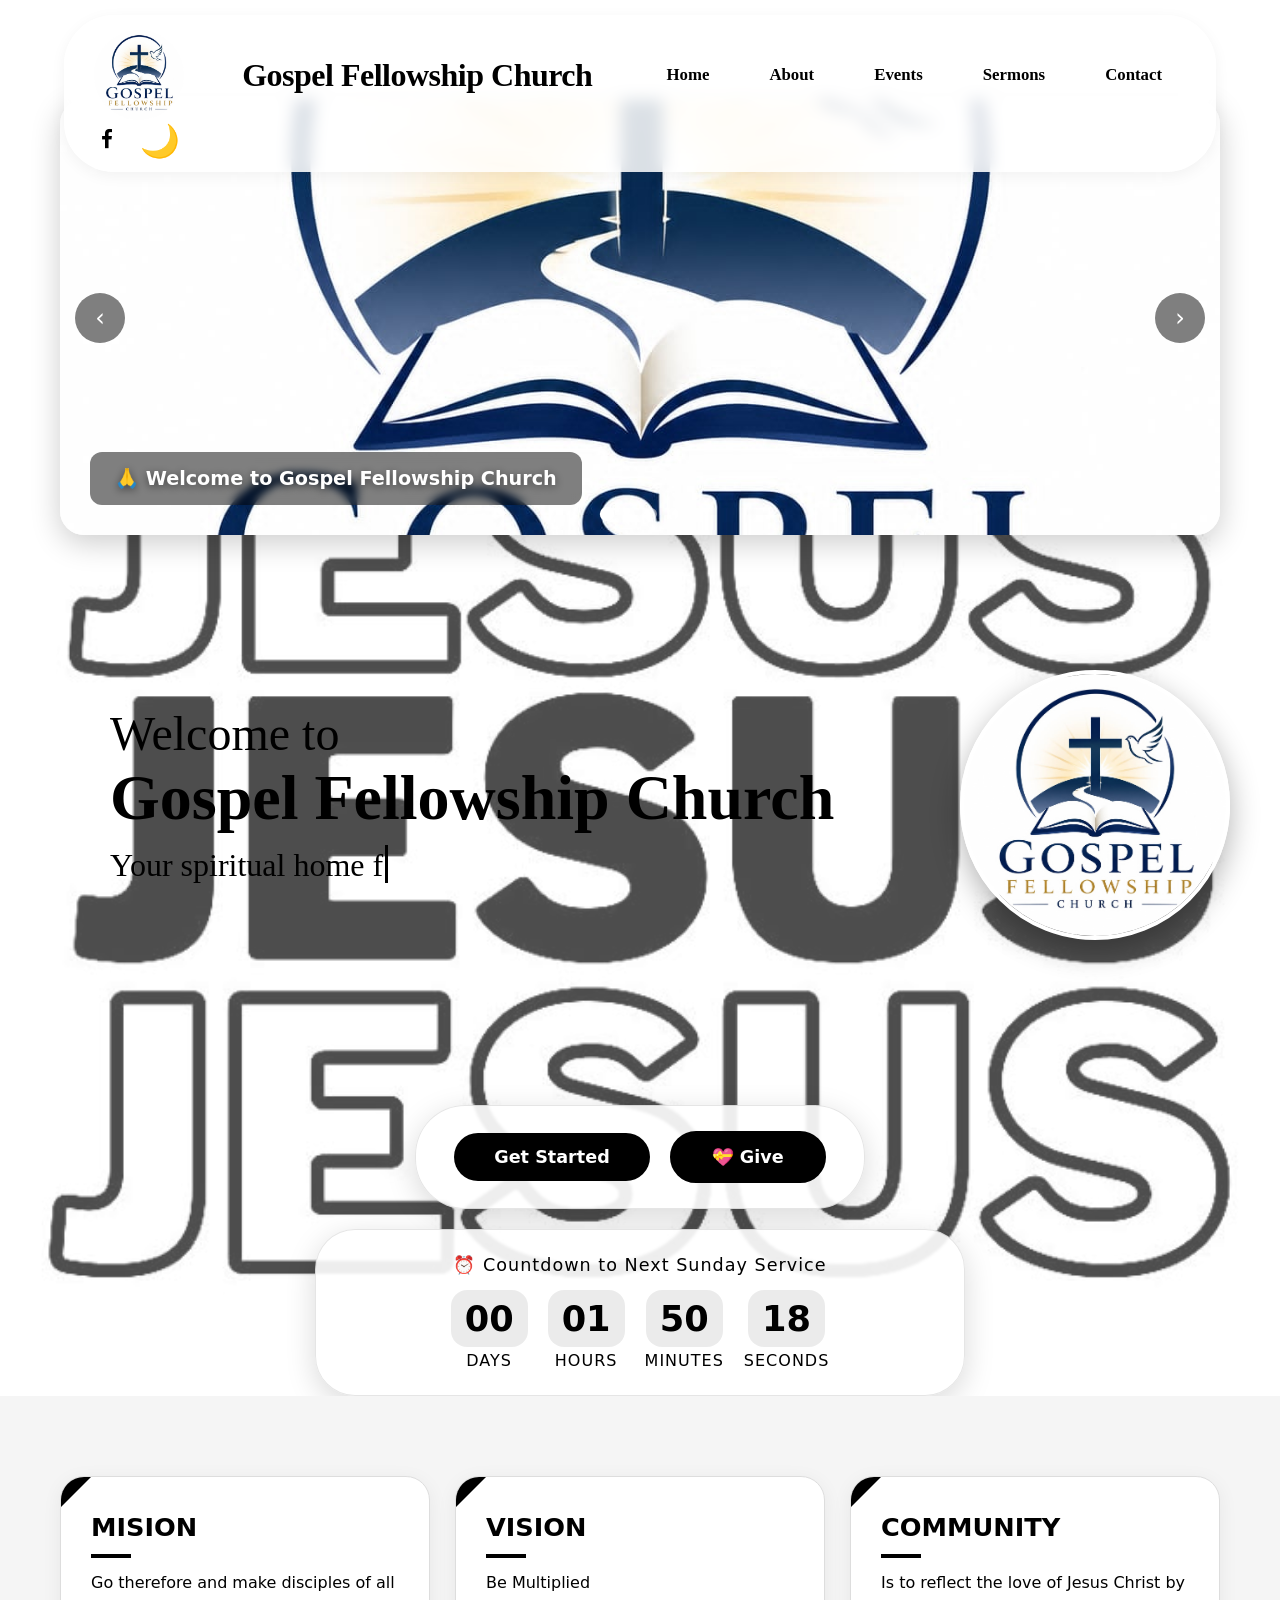
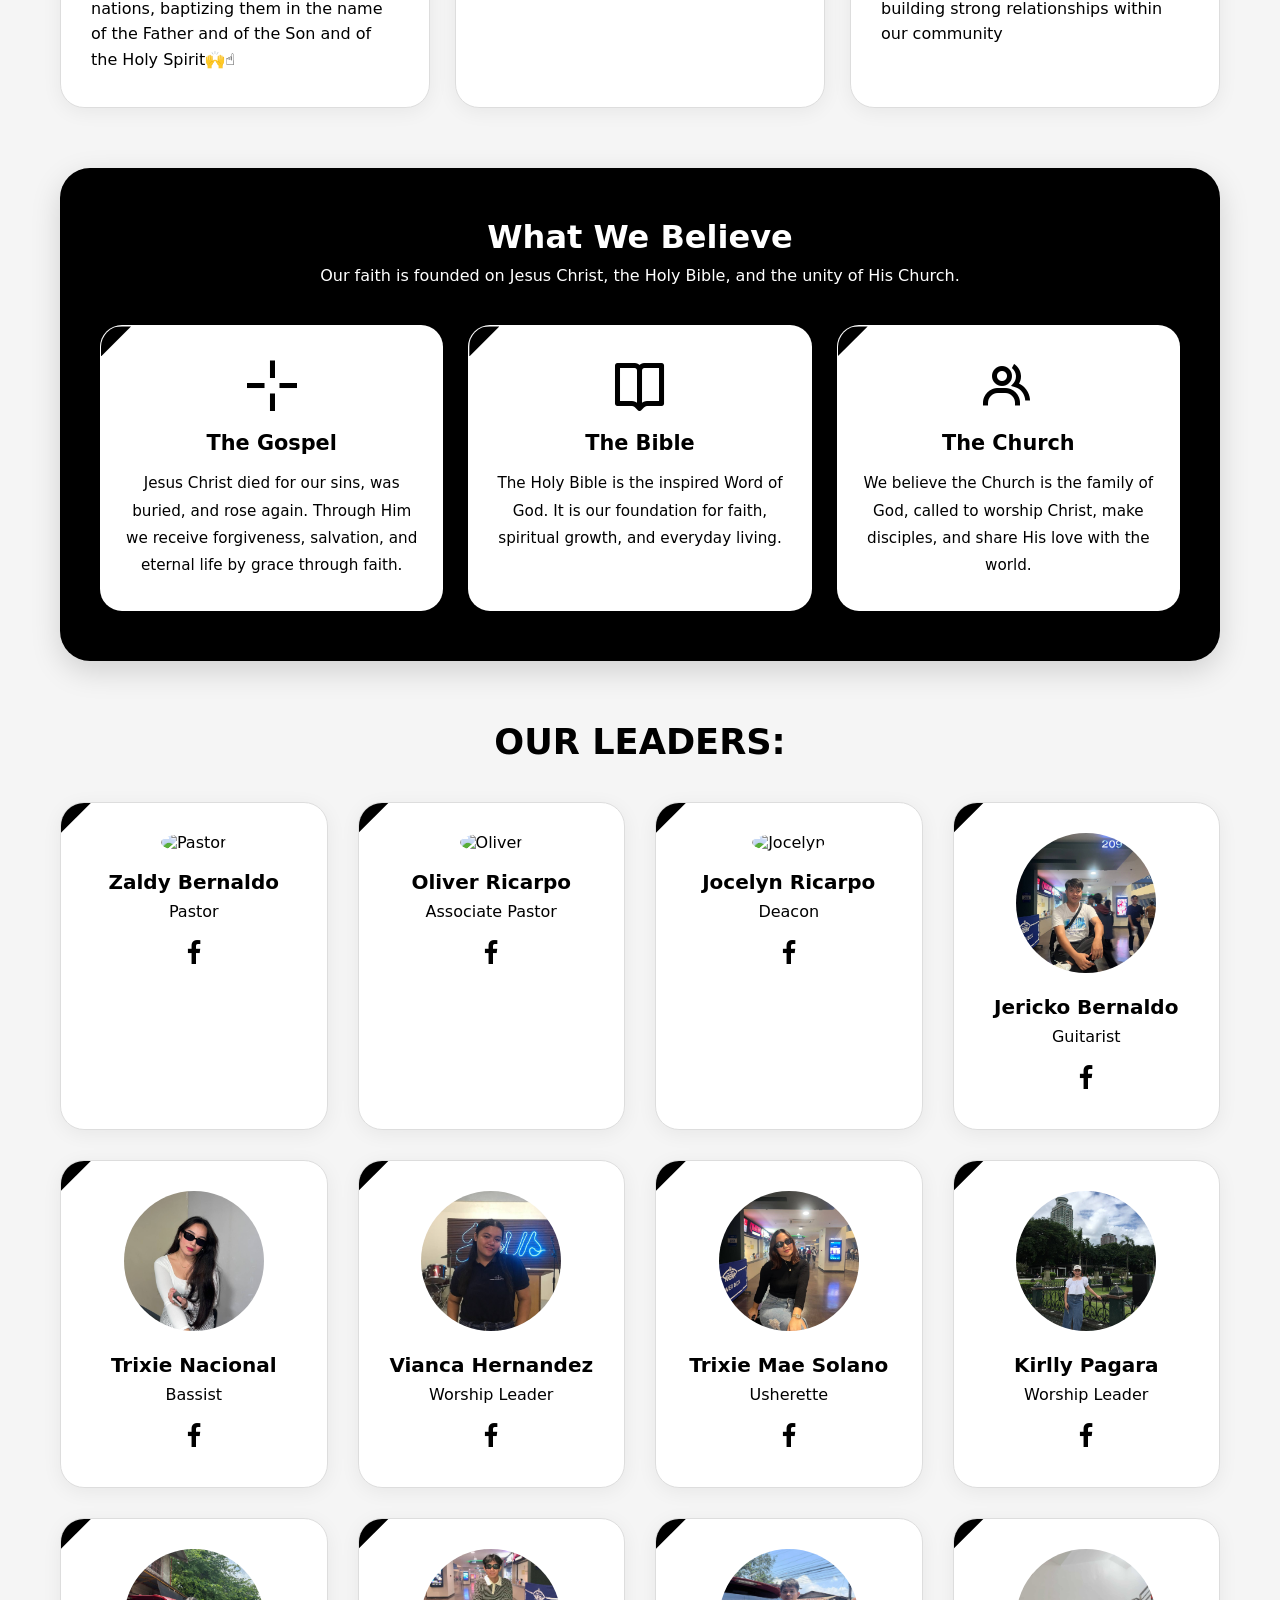
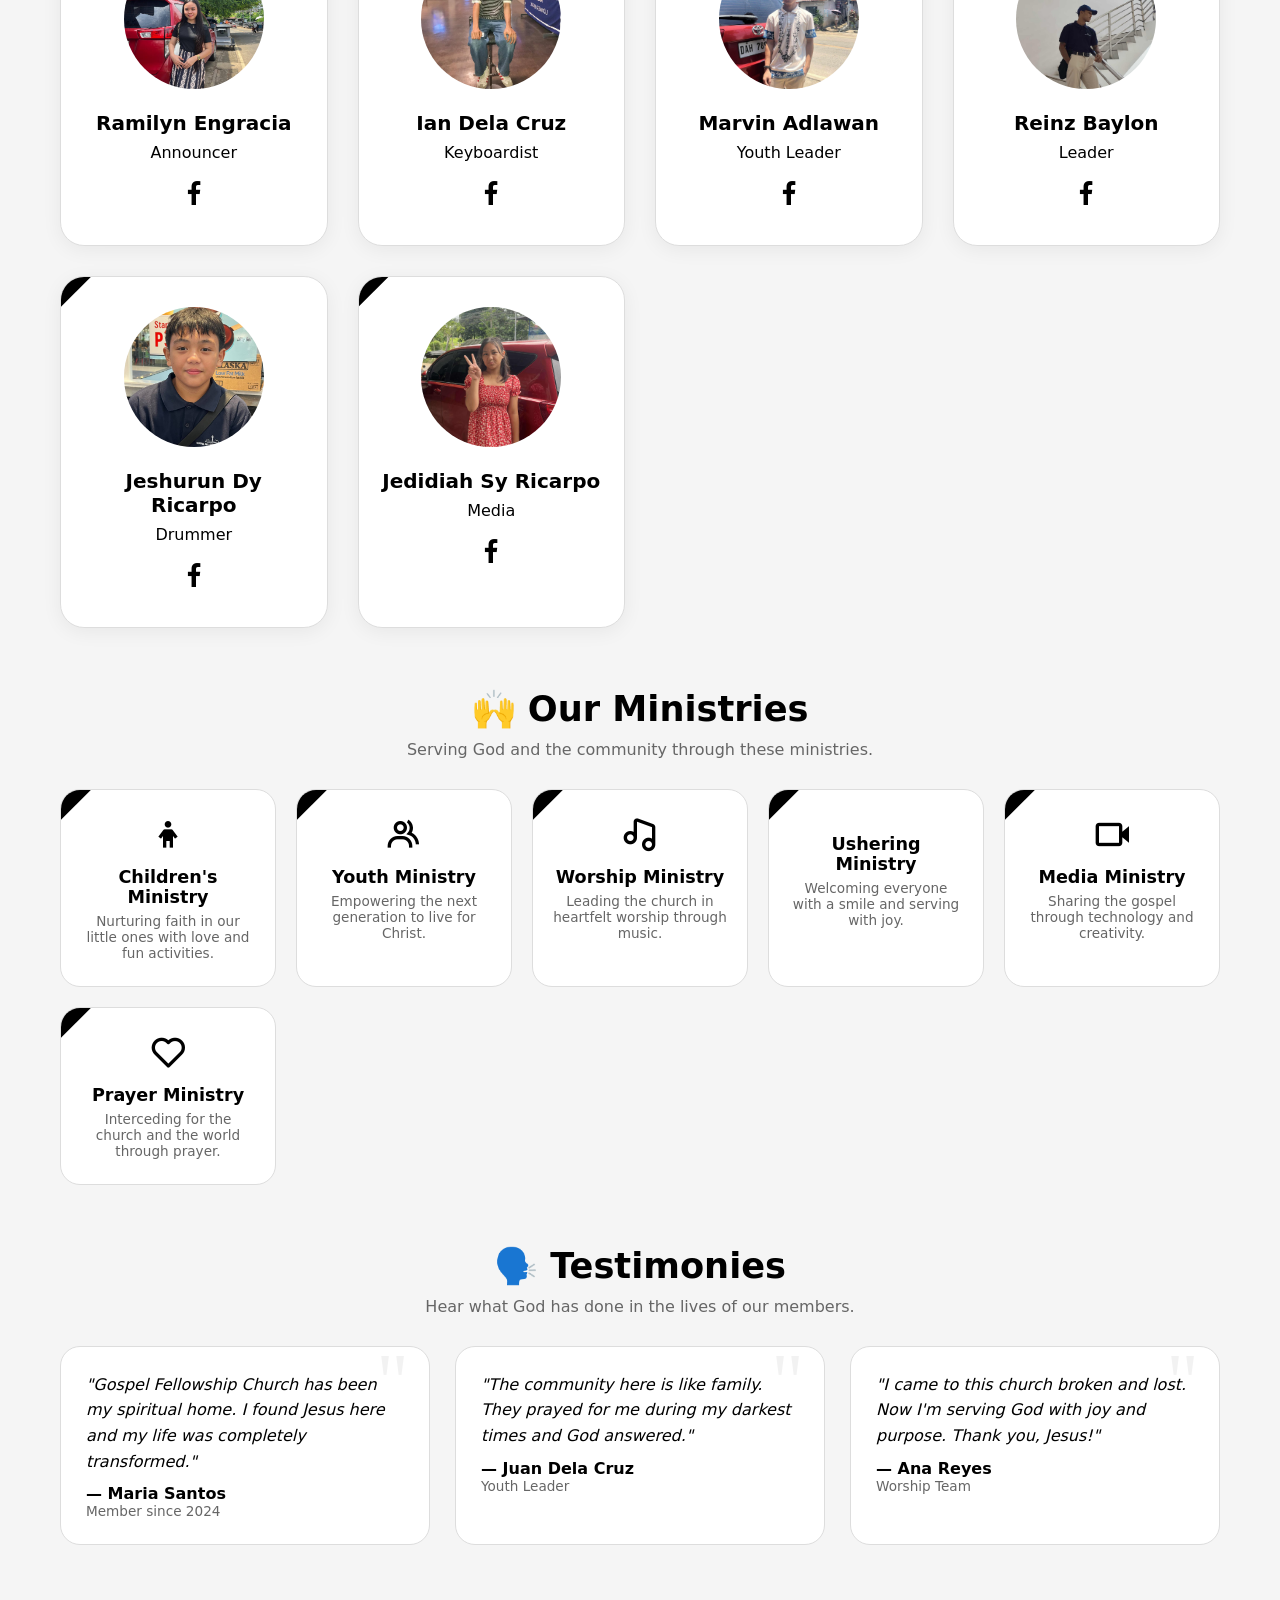
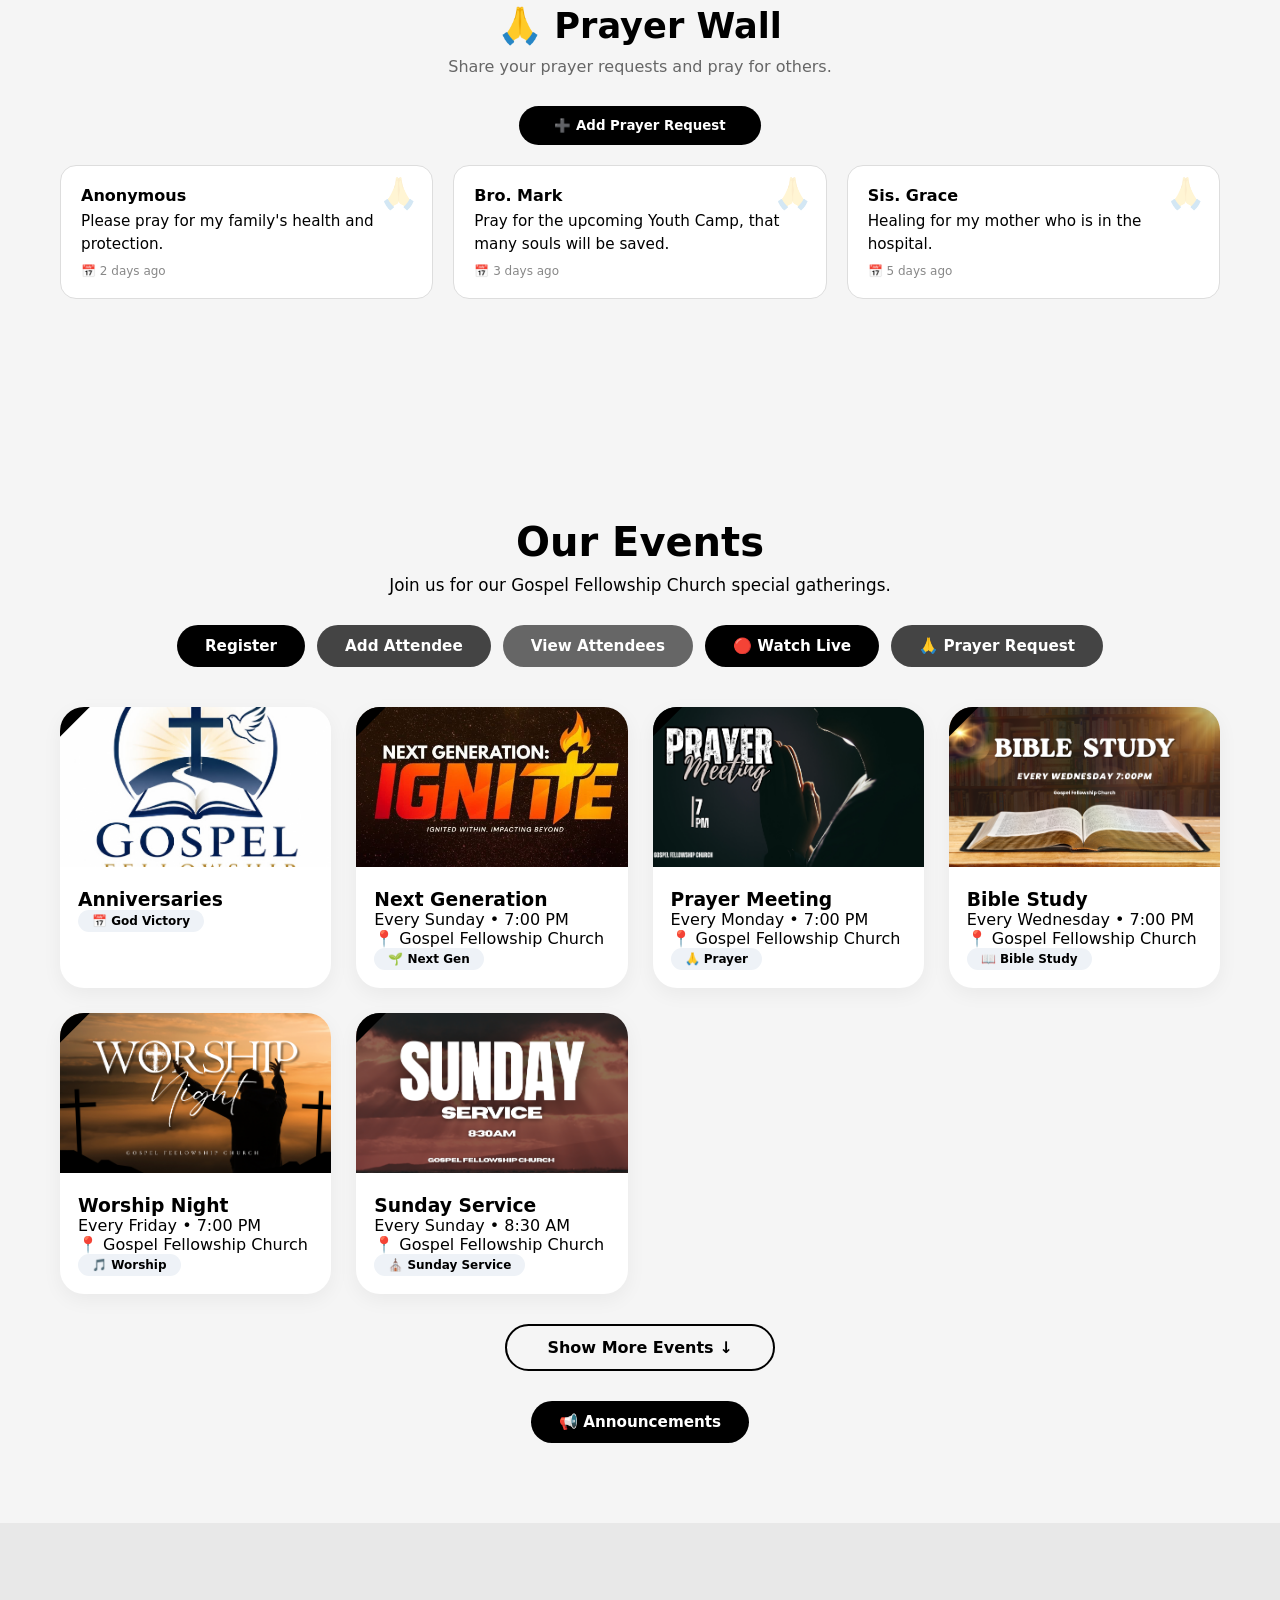
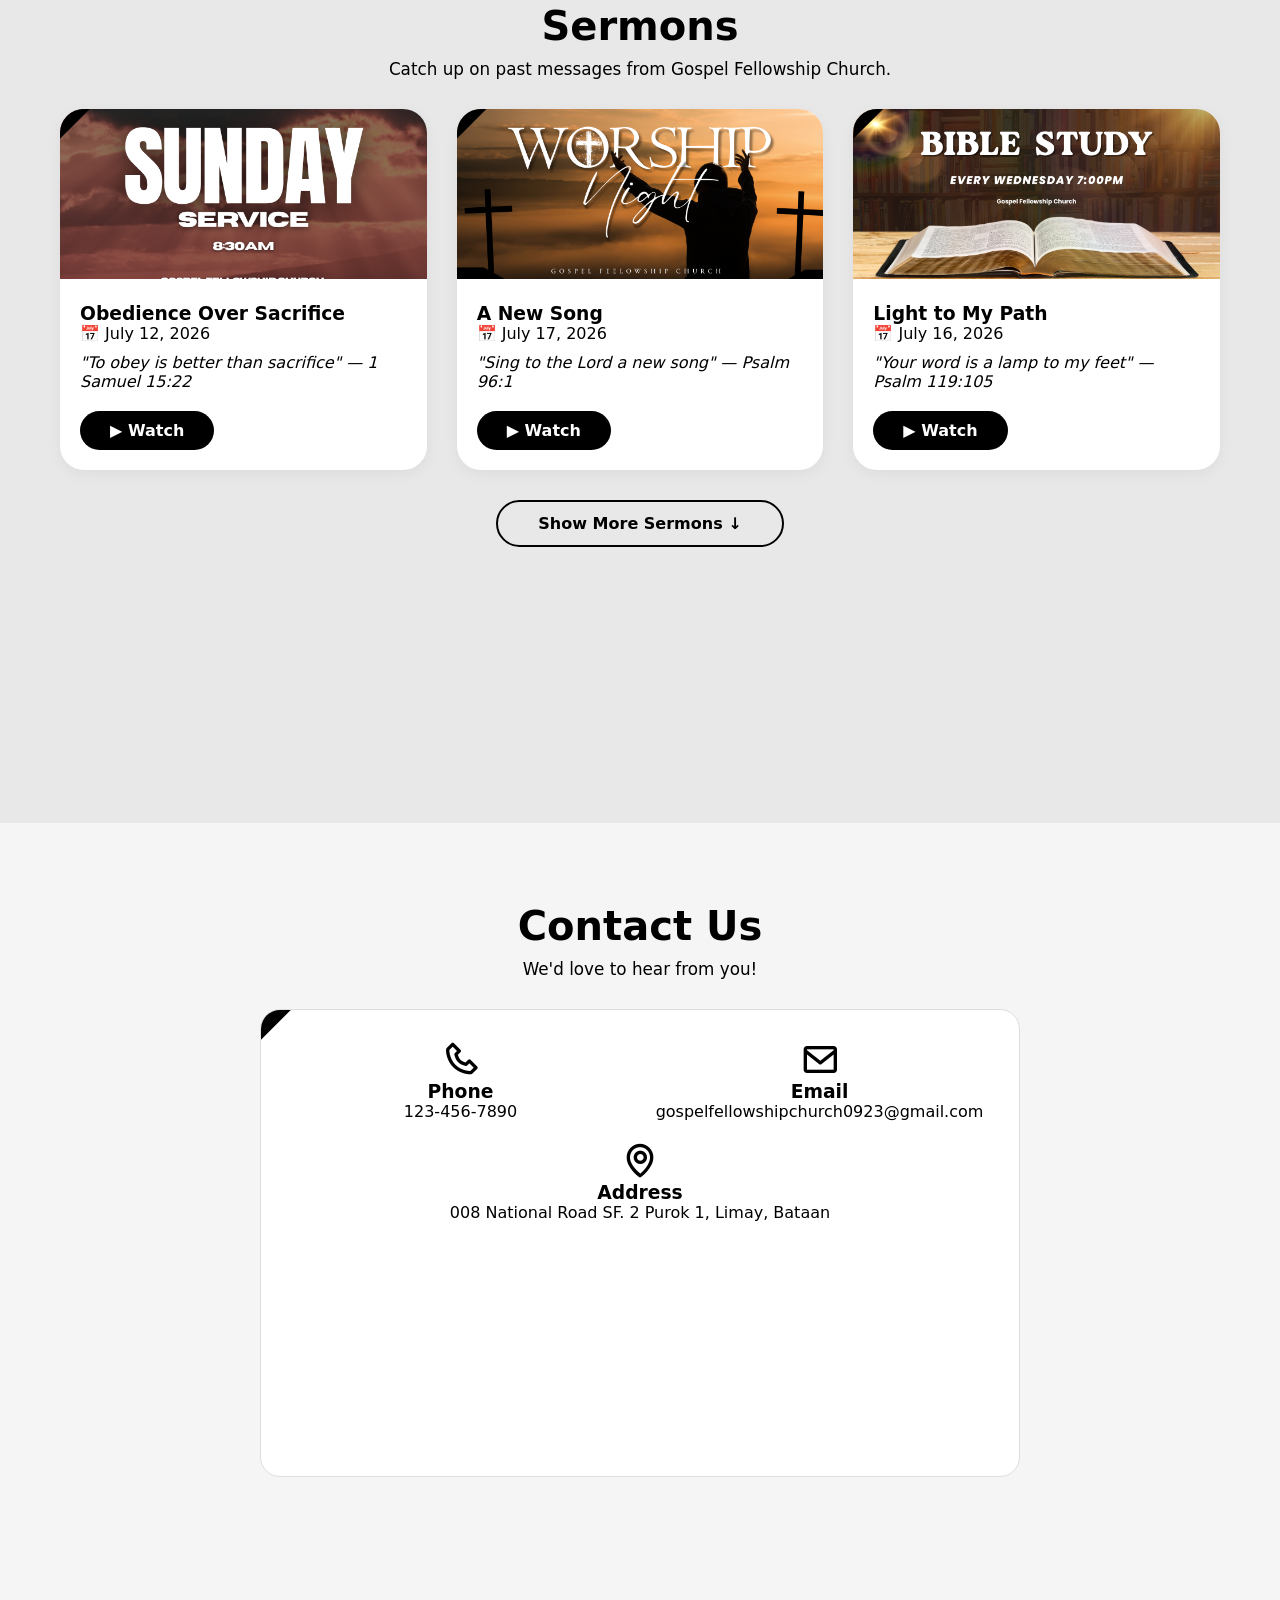
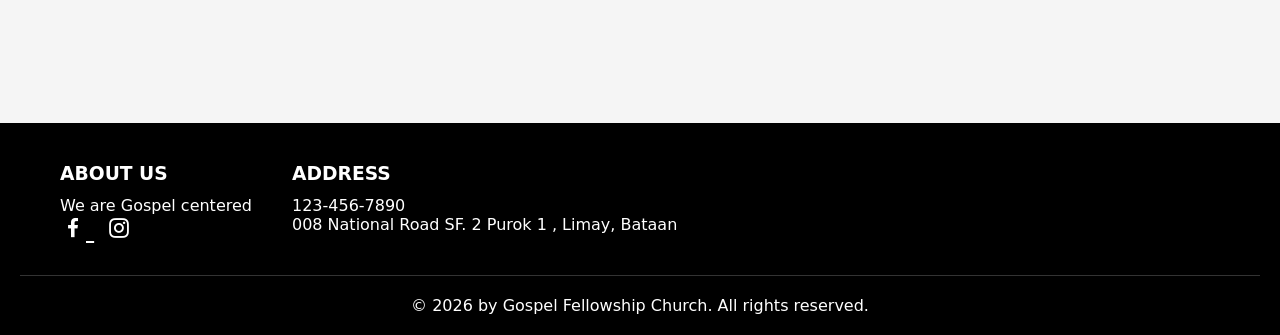
==== commit a78be848: "website update" ====
--- a/index.html
+++ b/index.html
@@ -260,24 +260,24 @@
 
     <!-- ===== PASTORS ===== -->
     <div class="pastors-section">
-      <h2>OUR LEADERS:</h2>
-      <div class="pastors-container">
-        <div class="pastor-card"><img src="Leaders/pastor10.jpg" alt="Pastor"><h3>Zaldy Bernaldo</h3><p class="role">Pastor</p><a href="#"><i class='bx bxl-facebook'></i></a></div>
-        <div class="pastor-card"><img src="Leaders/pastor13.jpg" alt="Oliver"><h3>Oliver Ricarpo</h3><p class="role">Associate Pastor</p><a href="#"><i class='bx bxl-facebook'></i></a></div>
-        <div class="pastor-card"><img src="Leaders/pastor14.jpg" alt="Jocelyn"><h3>Jocelyn Ricarpo</h3><p class="role">Deacon</p><a href="#"><i class='bx bxl-facebook'></i></a></div>
-        <div class="pastor-card"><img src="Leaders/pastor1.jpg" alt="Jericko"><h3>Jericko Bernaldo</h3><p class="role">Guitarist</p><a href="#"><i class='bx bxl-facebook'></i></a></div>
-        <div class="pastor-card"><img src="Leaders/pastor2.jpg" alt="Trixie"><h3>Trixie Nacional</h3><p class="role">Bassist</p><a href="#"><i class='bx bxl-facebook'></i></a></div>
-        <div class="pastor-card"><img src="Leaders/pastor3.jpg" alt="Vianca"><h3>Vianca Hernandez</h3><p class="role">Worship Leader</p><a href="#"><i class='bx bxl-facebook'></i></a></div>
-        <div class="pastor-card"><img src="Leaders/pastor4.jpg" alt="Trixie Mae"><h3>Trixie Mae Solano</h3><p class="role">Usherette</p><a href="#"><i class='bx bxl-facebook'></i></a></div>
-        <div class="pastor-card"><img src="Leaders/pastor5.jpg" alt="Kirlly"><h3>Kirlly Pagara</h3><p class="role">Worship Leader</p><a href="#"><i class='bx bxl-facebook'></i></a></div>
-        <div class="pastor-card"><img src="Leaders/pastor6.jpg" alt="Ramilyn"><h3>Ramilyn Engracia</h3><p class="role">Announcer</p><a href="#"><i class='bx bxl-facebook'></i></a></div>
-        <div class="pastor-card"><img src="Leaders/pastor7.jpg" alt="Yan"><h3>Ian Dela Cruz</h3><p class="role">Keyboardist</p><a href="#"><i class='bx bxl-facebook'></i></a></div>
-        <div class="pastor-card"><img src="Leaders/pastor8.jpg" alt="Marvin"><h3>Marvin Adlawan</h3><p class="role">Youth Leader</p><a href="#"><i class='bx bxl-facebook'></i></a></div>
-        <div class="pastor-card"><img src="Leaders/pastor9.jpg" alt="Reinz"><h3>Reinz Baylon</h3><p class="role">Leader</p><a href="#"><i class='bx bxl-facebook'></i></a></div>
-        <div class="pastor-card"><img src="Leaders/pastor11.jpg" alt="Jesh"><h3>Jeshurun Dy Ricarpo</h3><p class="role">Drummer</p><a href="#"><i class='bx bxl-facebook'></i></a></div>
-        <div class="pastor-card"><img src="Leaders/pastor12.jpg" alt="Daya"><h3>Jedidiah Sy Ricarpo</h3><p class="role">Media</p><a href="#"><i class='bx bxl-facebook'></i></a></div>
-      </div>
-    </div>
+  <h2>OUR LEADERS:</h2>
+  <div class="pastors-container">
+    <div class="pastor-card"><img src="Leaders/pastor10.jpg" alt="Pastor"><h3>Zaldy Bernaldo</h3><p class="role">Pastor</p><a href="https://www.facebook.com/zaldy.bernaldo.2025" target="_blank" aria-label="Zaldy Bernaldo Facebook"><i class='bx bxl-facebook'></i></a></div>
+    <div class="pastor-card"><img src="Leaders/pastor13.jpg" alt="Oliver"><h3>Oliver Ricarpo</h3><p class="role">Associate Pastor</p><a href="https://www.facebook.com/oliver.ricarpo" target="_blank" aria-label="Oliver Ricarpo Facebook"><i class='bx bxl-facebook'></i></a></div>
+    <div class="pastor-card"><img src="Leaders/pastor14.jpg" alt="Jocelyn"><h3>Jocelyn Ricarpo</h3><p class="role">Deacon</p><a href="https://www.facebook.com/purokuno.stfrancis" target="_blank" aria-label="Jocelyn Ricarpo Facebook"><i class='bx bxl-facebook'></i></a></div>
+    <div class="pastor-card"><img src="Leaders/pastor1.jpg" alt="Jericko"><h3>Jericko Bernaldo</h3><p class="role">Guitarist</p><a href="https://www.facebook.com/search/top?q=jericko%20bernaldo" target="_blank" aria-label="Jericko Bernaldo Facebook"><i class='bx bxl-facebook'></i></a></div>
+    <div class="pastor-card"><img src="Leaders/pastor2.jpg" alt="Trixie"><h3>Trixie Nacional</h3><p class="role">Bassist</p><a href="https://www.facebook.com/trixie.nacional.5" target="_blank" aria-label="Trixie Nacional Facebook"><i class='bx bxl-facebook'></i></a></div>
+    <div class="pastor-card"><img src="Leaders/pastor3.jpg" alt="Vianca"><h3>Vianca Hernandez</h3><p class="role">Worship Leader</p><a href="https://www.facebook.com/profile.php?id=100086021530605" target="_blank" aria-label="Vianca Hernandez Facebook"><i class='bx bxl-facebook'></i></a></div>
+    <div class="pastor-card"><img src="Leaders/pastor4.jpg" alt="Trixie Mae"><h3>Trixie Mae Solano</h3><p class="role">Usherette</p><a href="https://www.facebook.com/trixiemae.solano.56" target="_blank" aria-label="Trixie Mae Solano Facebook"><i class='bx bxl-facebook'></i></a></div>
+    <div class="pastor-card"><img src="Leaders/pastor5.jpg" alt="Kirlly"><h3>Kirlly Pagara</h3><p class="role">Worship Leader</p><a href="https://www.facebook.com/profile.php?id=61586061310680" target="_blank" aria-label="Kirlly Pagara Facebook"><i class='bx bxl-facebook'></i></a></div>
+    <div class="pastor-card"><img src="Leaders/pastor6.jpg" alt="Ramilyn"><h3>Ramilyn Engracia</h3><p class="role">Announcer</p><a href="https://www.facebook.com/ramramen.nissin" target="_blank" aria-label="Ramilyn Engracia Facebook"><i class='bx bxl-facebook'></i></a></div>
+    <div class="pastor-card"><img src="Leaders/pastor7.jpg" alt="Yan"><h3>Ian Dela Cruz</h3><p class="role">Keyboardist</p><a href="https://www.facebook.com/cmlvyannnn" target="_blank" aria-label="Ian Dela Cruz Facebook"><i class='bx bxl-facebook'></i></a></div>
+    <div class="pastor-card"><img src="Leaders/pastor8.jpg" alt="Marvin"><h3>Marvin Adlawan</h3><p class="role">Youth Leader</p><a href="https://www.facebook.com/marvin.adlawan.48109" target="_blank" aria-label="Marvin Adlawan Facebook"><i class='bx bxl-facebook'></i></a></div>
+    <div class="pastor-card"><img src="Leaders/pastor9.jpg" alt="Reinz"><h3>Reinz Baylon</h3><p class="role">Leader</p><a href="https://www.facebook.com/reinz.baylon" target="_blank" aria-label="Reinz Baylon Facebook"><i class='bx bxl-facebook'></i></a></div>
+    <div class="pastor-card"><img src="Leaders/pastor11.jpg" alt="Jesh"><h3>Jeshurun Dy Ricarpo</h3><p class="role">Drummer</p><a href="https://www.facebook.com/profile.php?id=61589678930945" target="_blank" aria-label="Jeshurun Dy Ricarpo Facebook"><i class='bx bxl-facebook'></i></a></div>
+    <div class="pastor-card"><img src="Leaders/pastor12.jpg" alt="Daya"><h3>Jedidiah Sy Ricarpo</h3><p class="role">Media</p><a href="https://www.facebook.com/jedidiah.ricarpo" target="_blank" aria-label="Jedidiah Sy Ricarpo Facebook"><i class='bx bxl-facebook'></i></a></div>
+  </div>
+</div>
 
     <div class="ministries-section">
       <h2>🙌 Our Ministries</h2>
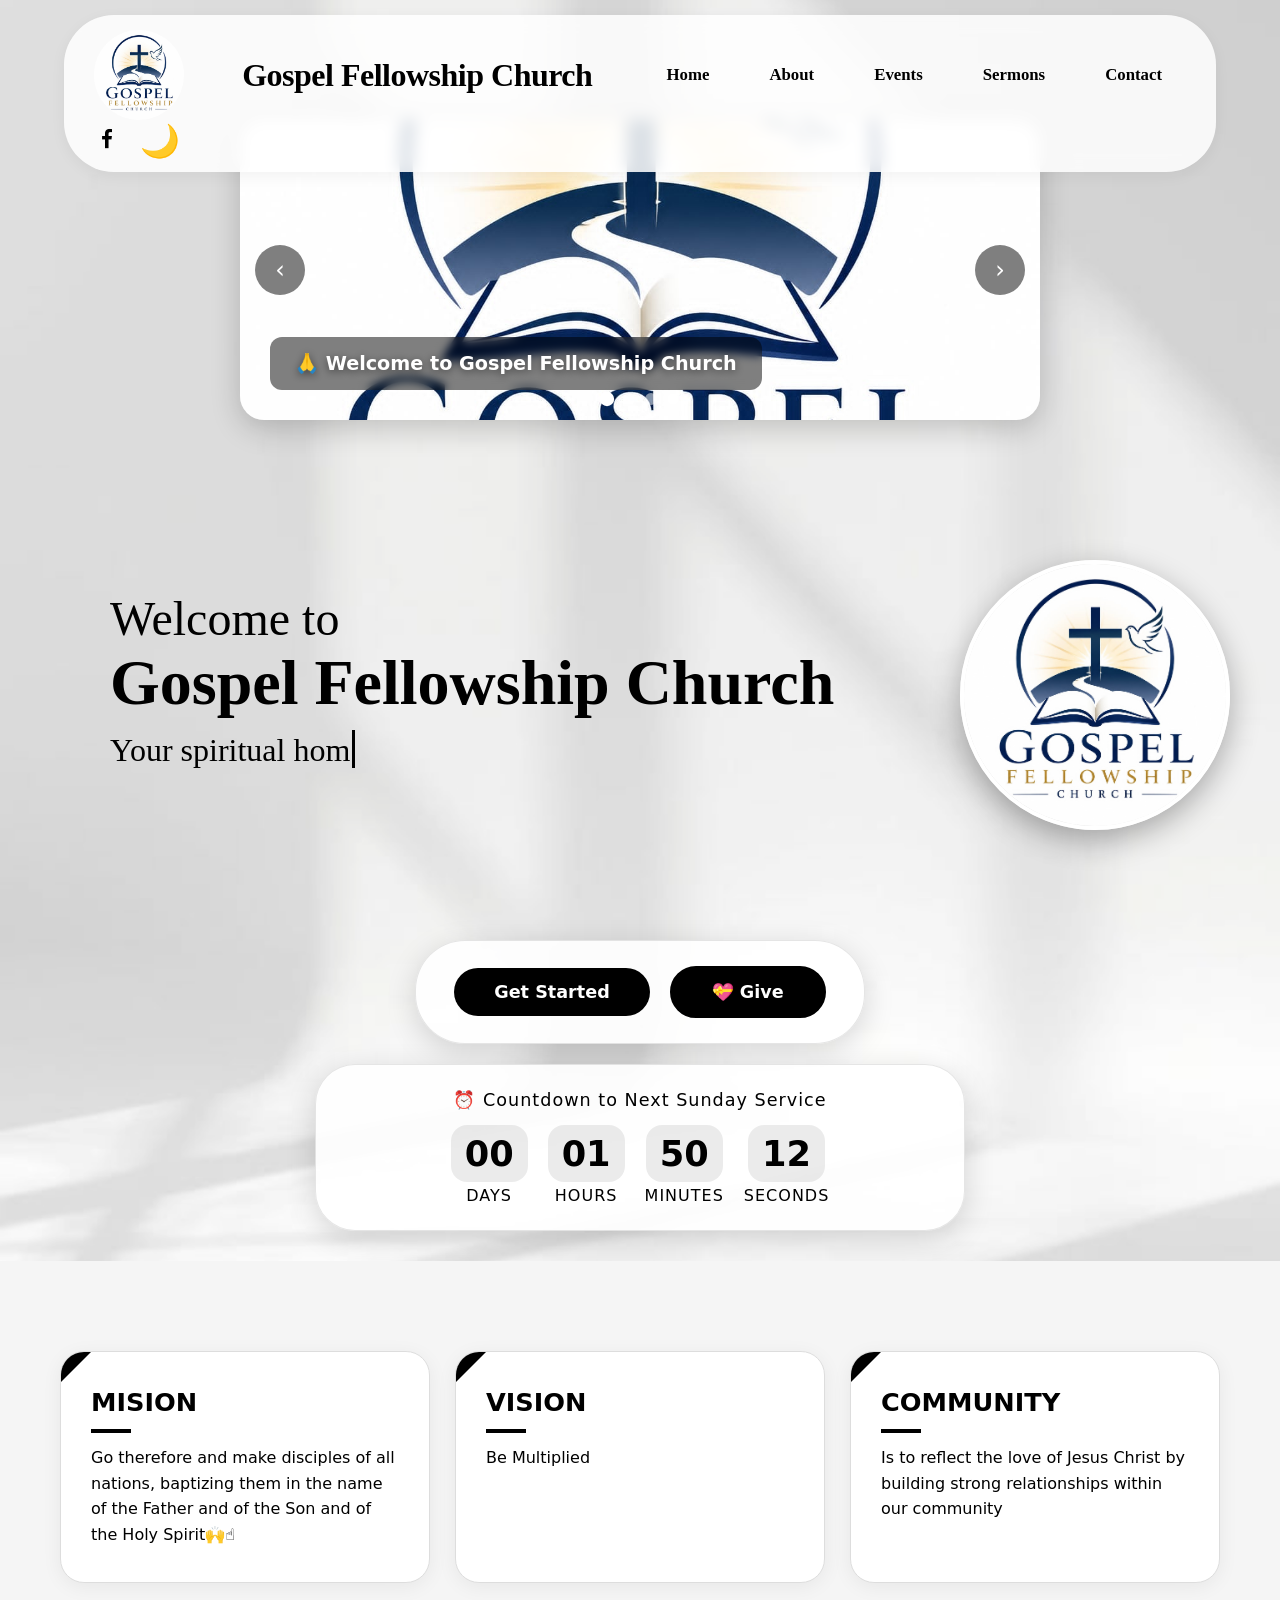
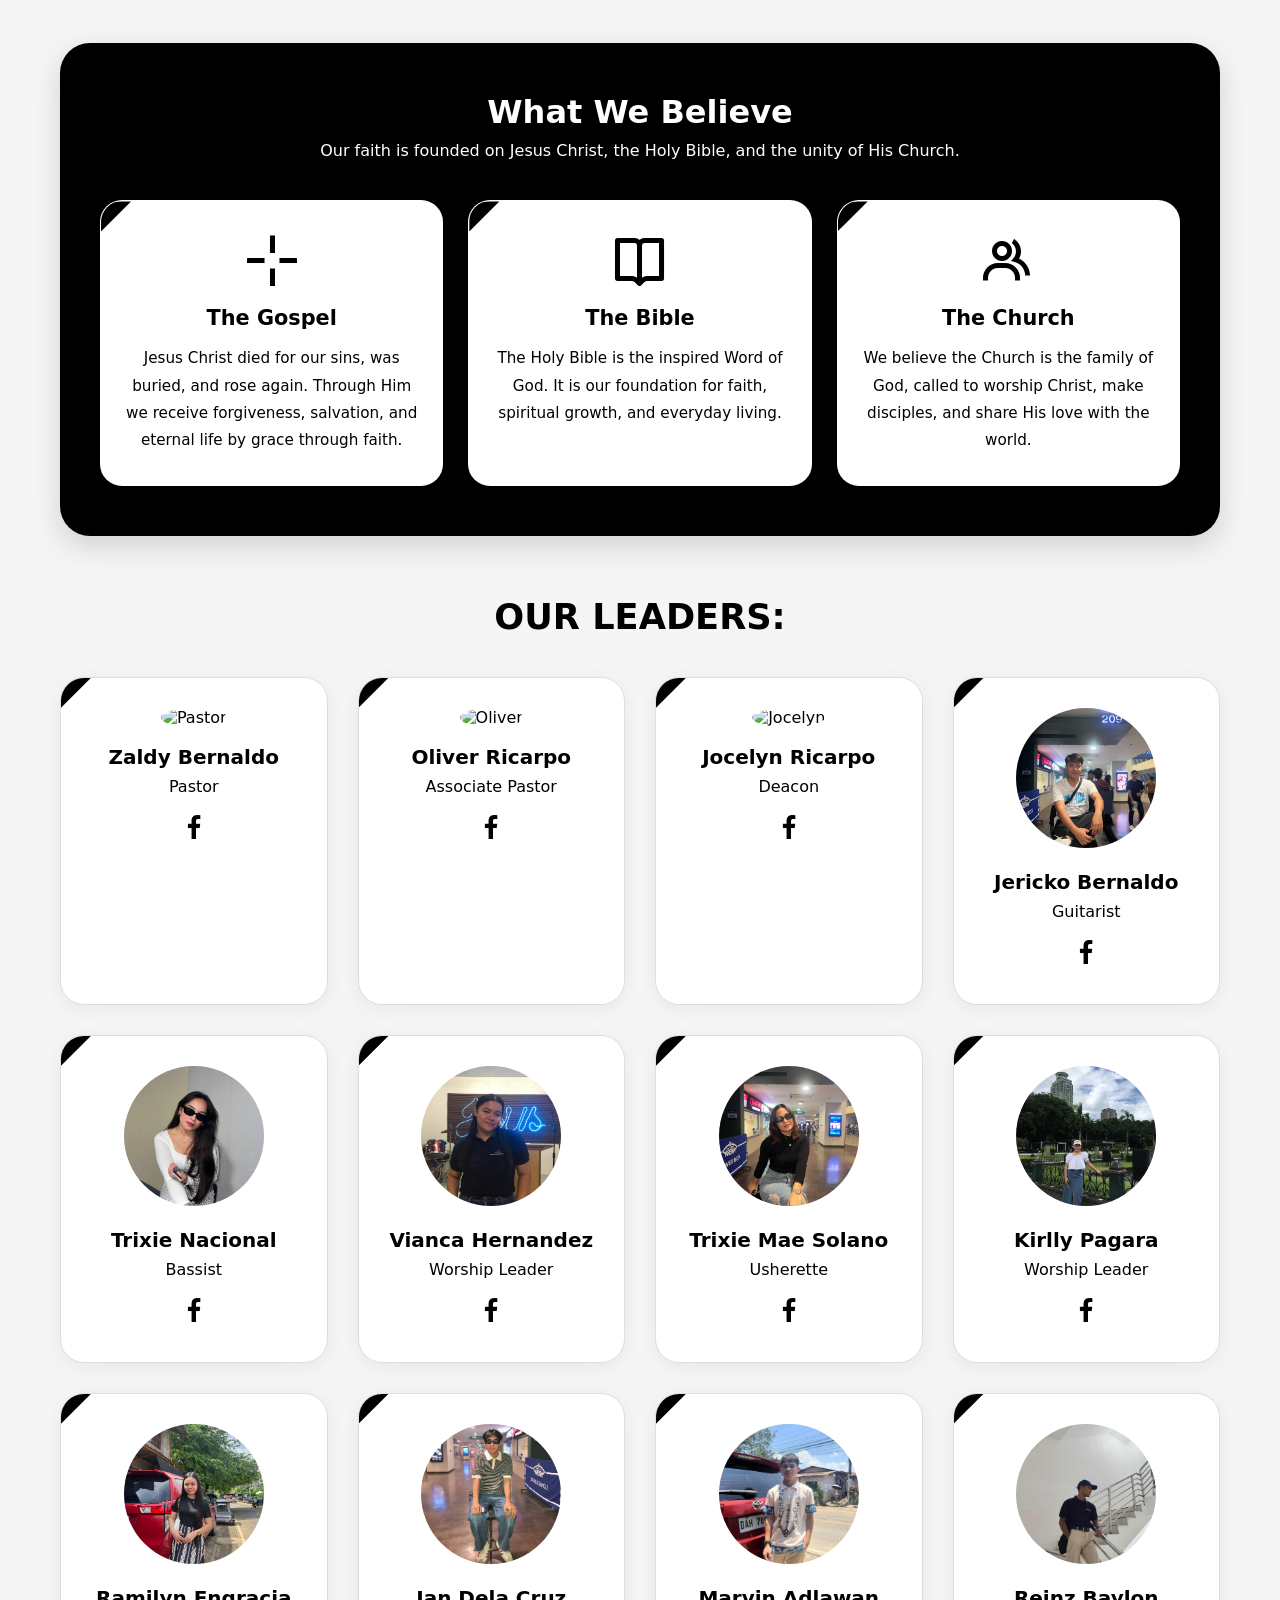
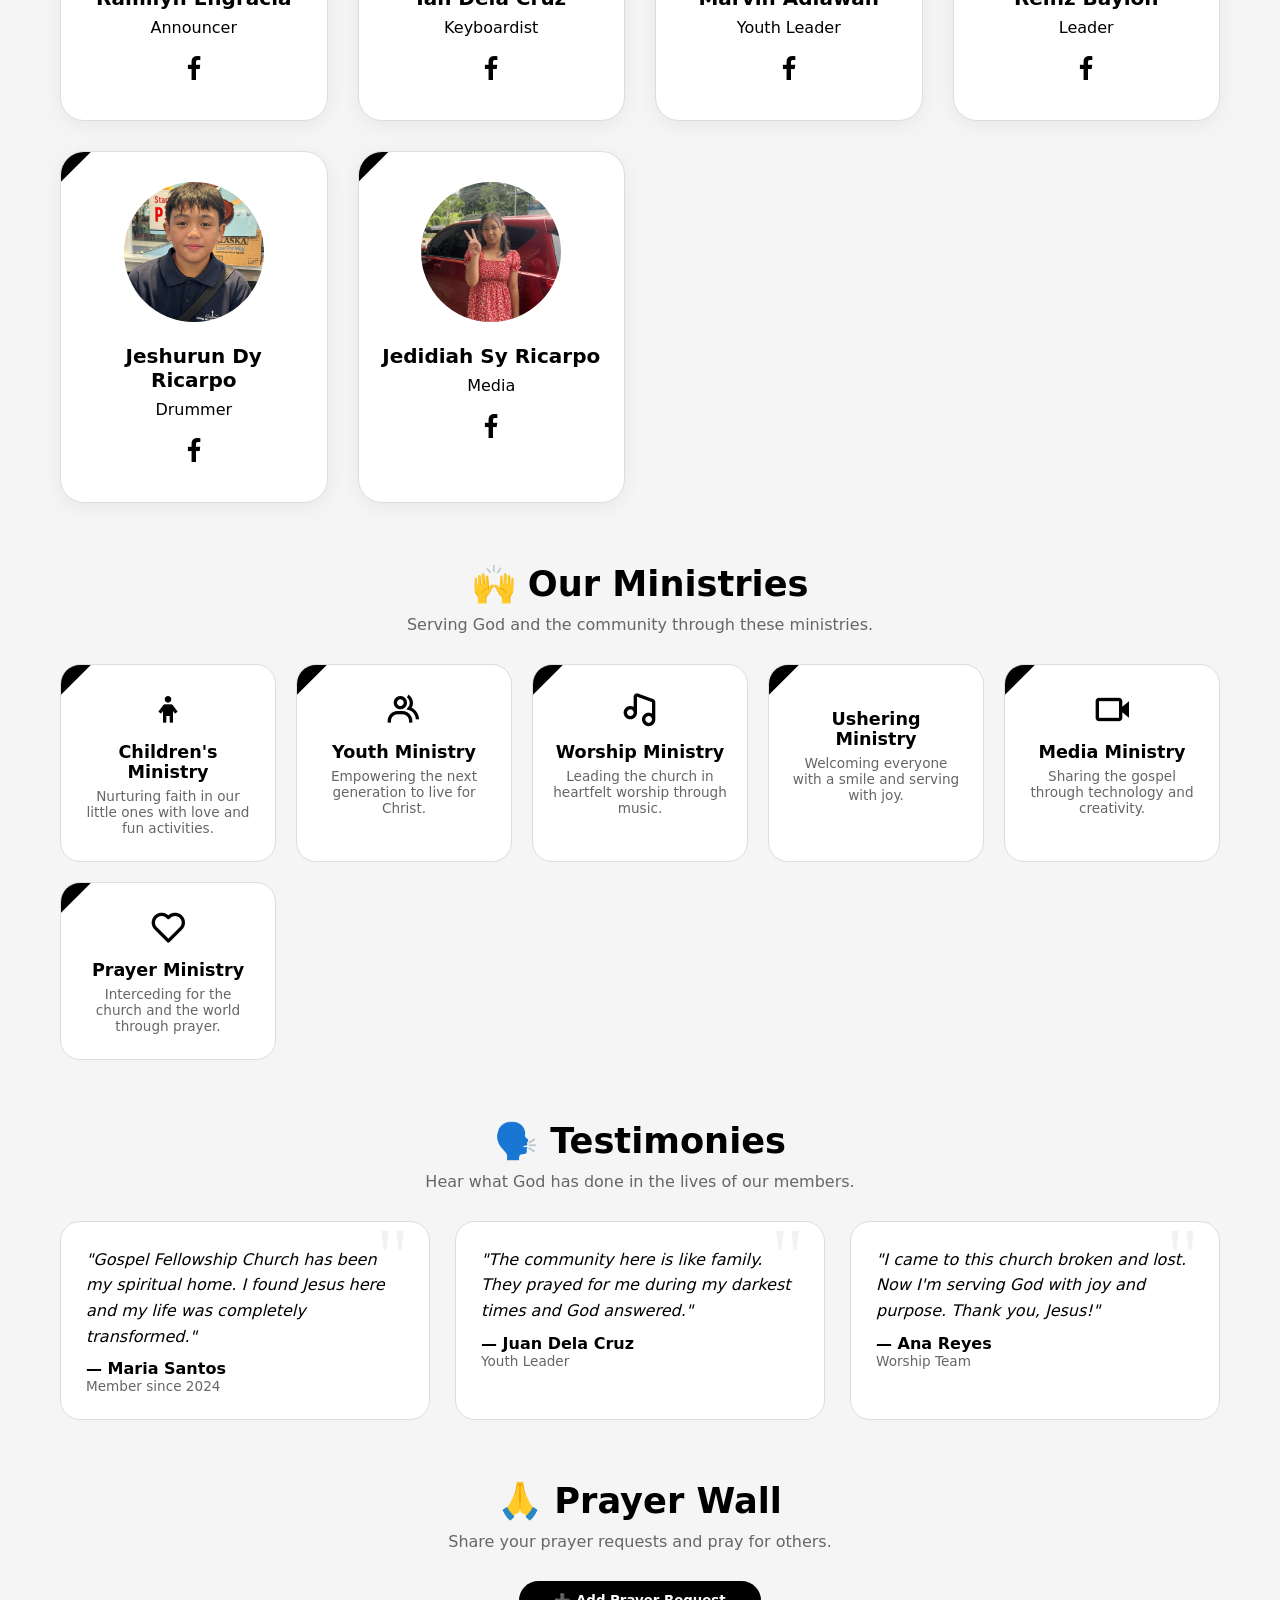
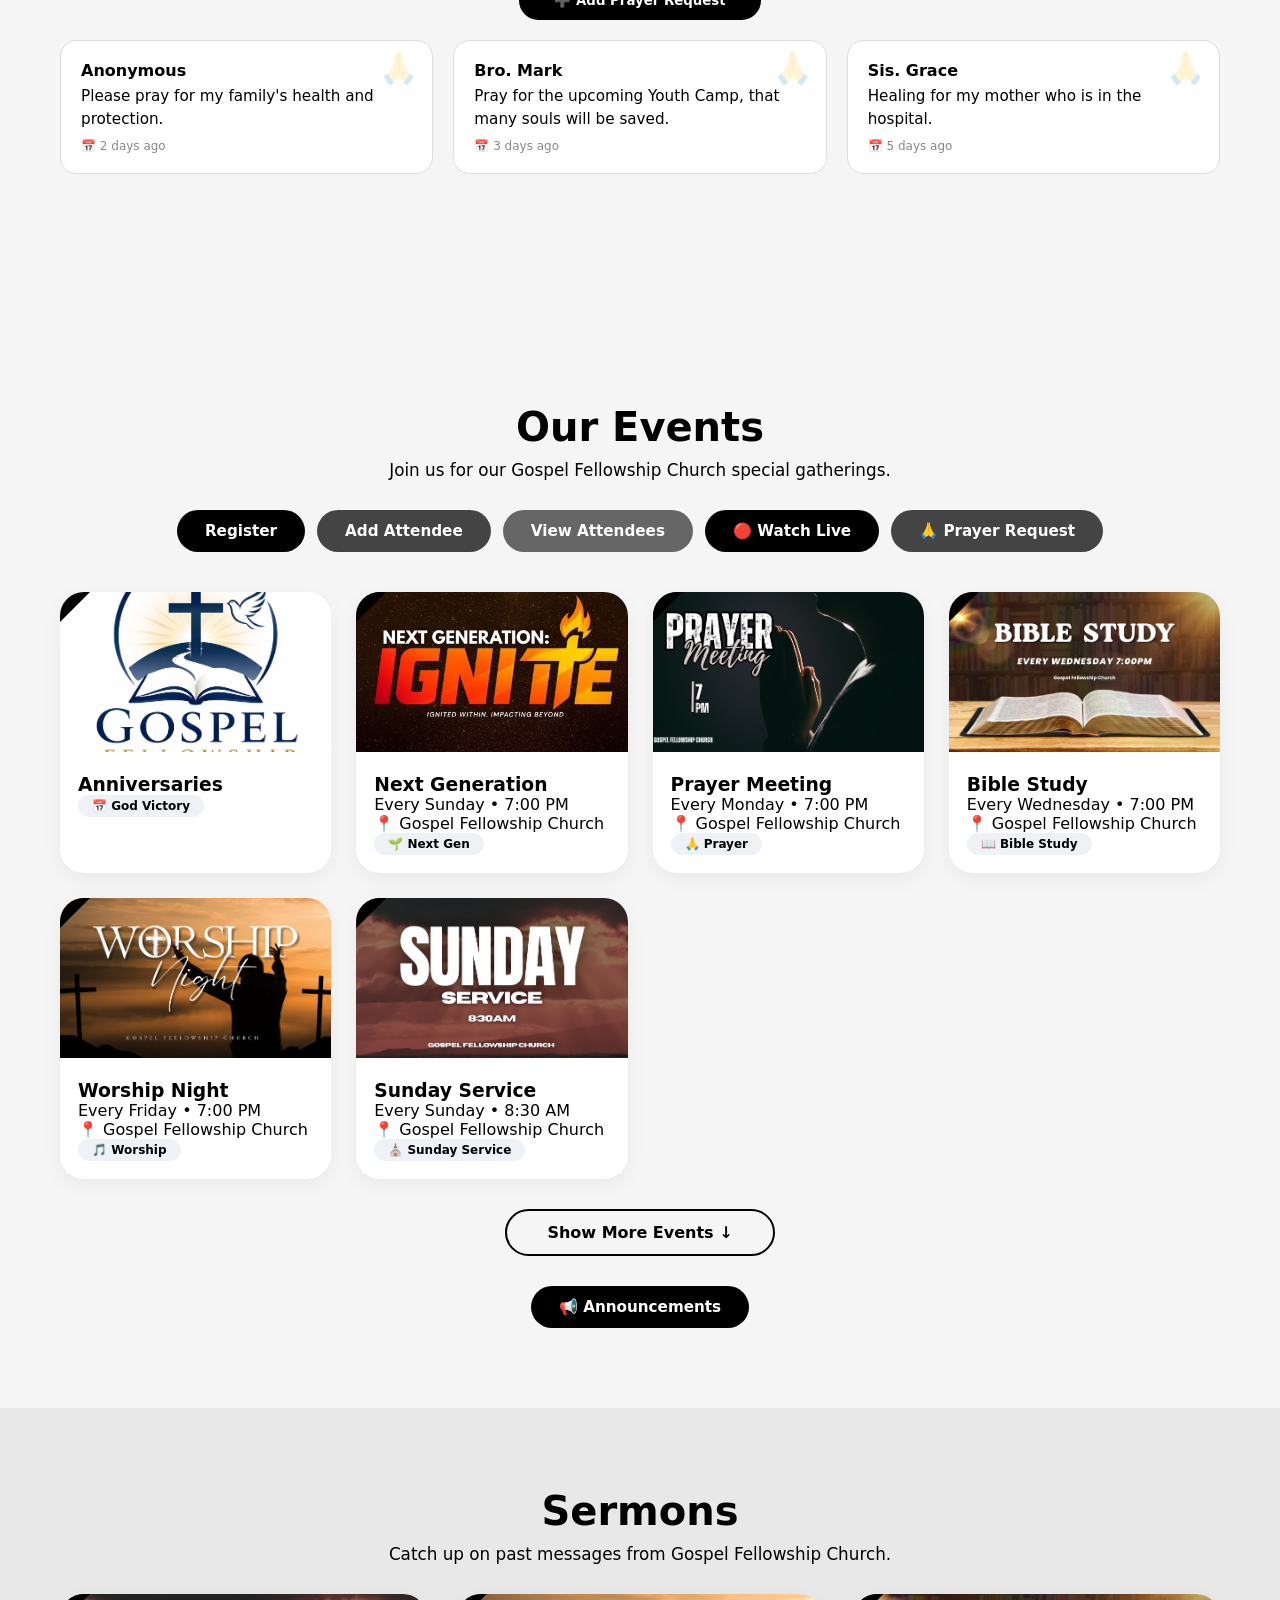
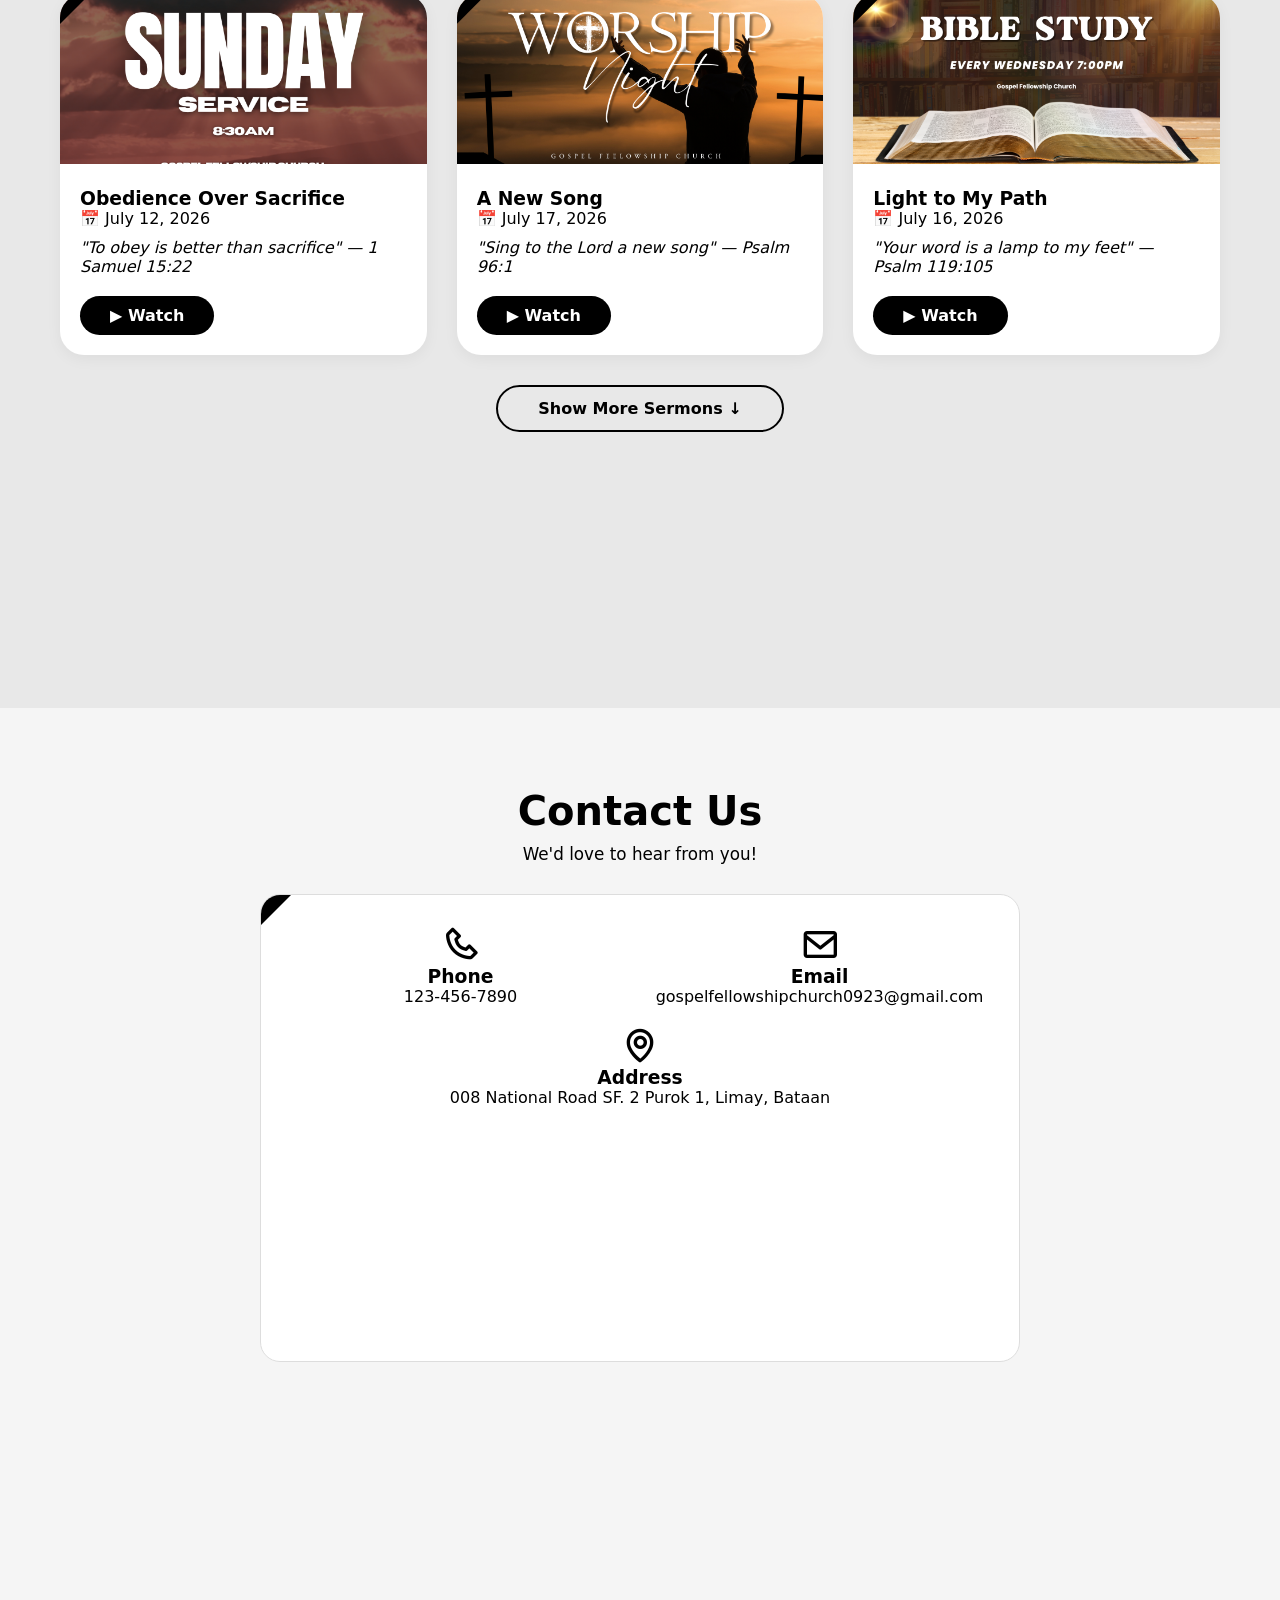
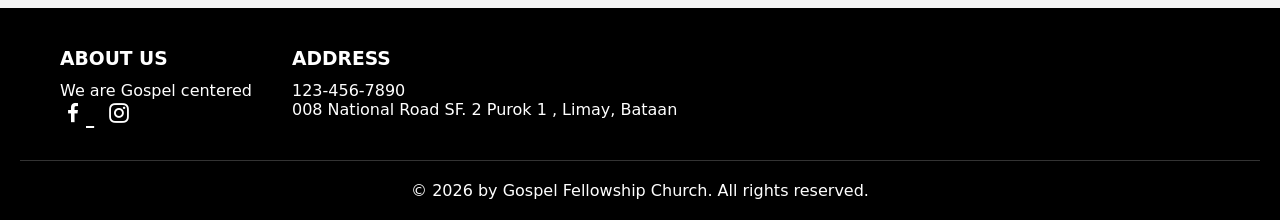
==== commit b9ef7903: "website update" ====
--- a/index.html
+++ b/index.html
@@ -260,24 +260,24 @@
 
     <!-- ===== PASTORS ===== -->
     <div class="pastors-section">
-  <h2>OUR LEADERS:</h2>
-  <div class="pastors-container">
-    <div class="pastor-card"><img src="Leaders/pastor10.jpg" alt="Pastor"><h3>Zaldy Bernaldo</h3><p class="role">Pastor</p><a href="https://www.facebook.com/zaldy.bernaldo.2025" target="_blank" aria-label="Zaldy Bernaldo Facebook"><i class='bx bxl-facebook'></i></a></div>
-    <div class="pastor-card"><img src="Leaders/pastor13.jpg" alt="Oliver"><h3>Oliver Ricarpo</h3><p class="role">Associate Pastor</p><a href="https://www.facebook.com/oliver.ricarpo" target="_blank" aria-label="Oliver Ricarpo Facebook"><i class='bx bxl-facebook'></i></a></div>
-    <div class="pastor-card"><img src="Leaders/pastor14.jpg" alt="Jocelyn"><h3>Jocelyn Ricarpo</h3><p class="role">Deacon</p><a href="https://www.facebook.com/purokuno.stfrancis" target="_blank" aria-label="Jocelyn Ricarpo Facebook"><i class='bx bxl-facebook'></i></a></div>
-    <div class="pastor-card"><img src="Leaders/pastor1.jpg" alt="Jericko"><h3>Jericko Bernaldo</h3><p class="role">Guitarist</p><a href="https://www.facebook.com/search/top?q=jericko%20bernaldo" target="_blank" aria-label="Jericko Bernaldo Facebook"><i class='bx bxl-facebook'></i></a></div>
-    <div class="pastor-card"><img src="Leaders/pastor2.jpg" alt="Trixie"><h3>Trixie Nacional</h3><p class="role">Bassist</p><a href="https://www.facebook.com/trixie.nacional.5" target="_blank" aria-label="Trixie Nacional Facebook"><i class='bx bxl-facebook'></i></a></div>
-    <div class="pastor-card"><img src="Leaders/pastor3.jpg" alt="Vianca"><h3>Vianca Hernandez</h3><p class="role">Worship Leader</p><a href="https://www.facebook.com/profile.php?id=100086021530605" target="_blank" aria-label="Vianca Hernandez Facebook"><i class='bx bxl-facebook'></i></a></div>
-    <div class="pastor-card"><img src="Leaders/pastor4.jpg" alt="Trixie Mae"><h3>Trixie Mae Solano</h3><p class="role">Usherette</p><a href="https://www.facebook.com/trixiemae.solano.56" target="_blank" aria-label="Trixie Mae Solano Facebook"><i class='bx bxl-facebook'></i></a></div>
-    <div class="pastor-card"><img src="Leaders/pastor5.jpg" alt="Kirlly"><h3>Kirlly Pagara</h3><p class="role">Worship Leader</p><a href="https://www.facebook.com/profile.php?id=61586061310680" target="_blank" aria-label="Kirlly Pagara Facebook"><i class='bx bxl-facebook'></i></a></div>
-    <div class="pastor-card"><img src="Leaders/pastor6.jpg" alt="Ramilyn"><h3>Ramilyn Engracia</h3><p class="role">Announcer</p><a href="https://www.facebook.com/ramramen.nissin" target="_blank" aria-label="Ramilyn Engracia Facebook"><i class='bx bxl-facebook'></i></a></div>
-    <div class="pastor-card"><img src="Leaders/pastor7.jpg" alt="Yan"><h3>Ian Dela Cruz</h3><p class="role">Keyboardist</p><a href="https://www.facebook.com/cmlvyannnn" target="_blank" aria-label="Ian Dela Cruz Facebook"><i class='bx bxl-facebook'></i></a></div>
-    <div class="pastor-card"><img src="Leaders/pastor8.jpg" alt="Marvin"><h3>Marvin Adlawan</h3><p class="role">Youth Leader</p><a href="https://www.facebook.com/marvin.adlawan.48109" target="_blank" aria-label="Marvin Adlawan Facebook"><i class='bx bxl-facebook'></i></a></div>
-    <div class="pastor-card"><img src="Leaders/pastor9.jpg" alt="Reinz"><h3>Reinz Baylon</h3><p class="role">Leader</p><a href="https://www.facebook.com/reinz.baylon" target="_blank" aria-label="Reinz Baylon Facebook"><i class='bx bxl-facebook'></i></a></div>
-    <div class="pastor-card"><img src="Leaders/pastor11.jpg" alt="Jesh"><h3>Jeshurun Dy Ricarpo</h3><p class="role">Drummer</p><a href="https://www.facebook.com/profile.php?id=61589678930945" target="_blank" aria-label="Jeshurun Dy Ricarpo Facebook"><i class='bx bxl-facebook'></i></a></div>
-    <div class="pastor-card"><img src="Leaders/pastor12.jpg" alt="Daya"><h3>Jedidiah Sy Ricarpo</h3><p class="role">Media</p><a href="https://www.facebook.com/jedidiah.ricarpo" target="_blank" aria-label="Jedidiah Sy Ricarpo Facebook"><i class='bx bxl-facebook'></i></a></div>
-  </div>
-</div>
+      <h2>OUR LEADERS:</h2>
+      <div class="pastors-container">
+        <div class="pastor-card"><img src="Leaders/pastor10.jpg" alt="Pastor"><h3>Zaldy Bernaldo</h3><p class="role">Pastor</p><a href="https://www.facebook.com/zaldy.bernaldo.2025" target="_blank" aria-label="Zaldy Bernaldo Facebook"><i class='bx bxl-facebook'></i></a></div>
+        <div class="pastor-card"><img src="Leaders/pastor13.jpg" alt="Oliver"><h3>Oliver Ricarpo</h3><p class="role">Associate Pastor</p><a href="https://www.facebook.com/oliver.ricarpo" target="_blank" aria-label="Oliver Ricarpo Facebook"><i class='bx bxl-facebook'></i></a></div>
+        <div class="pastor-card"><img src="Leaders/pastor14.jpg" alt="Jocelyn"><h3>Jocelyn Ricarpo</h3><p class="role">Deacon</p><a href="https://www.facebook.com/purokuno.stfrancis" target="_blank" aria-label="Jocelyn Ricarpo Facebook"><i class='bx bxl-facebook'></i></a></div>
+        <div class="pastor-card"><img src="Leaders/pastor1.jpg" alt="Jericko"><h3>Jericko Bernaldo</h3><p class="role">Guitarist</p><a href="https://www.facebook.com/search/top?q=jericko%20bernaldo" target="_blank" aria-label="Jericko Bernaldo Facebook"><i class='bx bxl-facebook'></i></a></div>
+        <div class="pastor-card"><img src="Leaders/pastor2.jpg" alt="Trixie"><h3>Trixie Nacional</h3><p class="role">Bassist</p><a href="https://www.facebook.com/trixie.nacional.5" target="_blank" aria-label="Trixie Nacional Facebook"><i class='bx bxl-facebook'></i></a></div>
+        <div class="pastor-card"><img src="Leaders/pastor3.jpg" alt="Vianca"><h3>Vianca Hernandez</h3><p class="role">Worship Leader</p><a href="https://www.facebook.com/profile.php?id=100086021530605" target="_blank" aria-label="Vianca Hernandez Facebook"><i class='bx bxl-facebook'></i></a></div>
+        <div class="pastor-card"><img src="Leaders/pastor4.jpg" alt="Trixie Mae"><h3>Trixie Mae Solano</h3><p class="role">Usherette</p><a href="https://www.facebook.com/trixiemae.solano.56" target="_blank" aria-label="Trixie Mae Solano Facebook"><i class='bx bxl-facebook'></i></a></div>
+        <div class="pastor-card"><img src="Leaders/pastor5.jpg" alt="Kirlly"><h3>Kirlly Pagara</h3><p class="role">Worship Leader</p><a href="https://www.facebook.com/profile.php?id=61586061310680" target="_blank" aria-label="Kirlly Pagara Facebook"><i class='bx bxl-facebook'></i></a></div>
+        <div class="pastor-card"><img src="Leaders/pastor6.jpg" alt="Ramilyn"><h3>Ramilyn Engracia</h3><p class="role">Announcer</p><a href="https://www.facebook.com/ramramen.nissin" target="_blank" aria-label="Ramilyn Engracia Facebook"><i class='bx bxl-facebook'></i></a></div>
+        <div class="pastor-card"><img src="Leaders/pastor7.jpg" alt="Yan"><h3>Ian Dela Cruz</h3><p class="role">Keyboardist</p><a href="https://www.facebook.com/cmlvyannnn" target="_blank" aria-label="Ian Dela Cruz Facebook"><i class='bx bxl-facebook'></i></a></div>
+        <div class="pastor-card"><img src="Leaders/pastor8.jpg" alt="Marvin"><h3>Marvin Adlawan</h3><p class="role">Youth Leader</p><a href="https://www.facebook.com/marvin.adlawan.48109" target="_blank" aria-label="Marvin Adlawan Facebook"><i class='bx bxl-facebook'></i></a></div>
+        <div class="pastor-card"><img src="Leaders/pastor9.jpg" alt="Reinz"><h3>Reinz Baylon</h3><p class="role">Leader</p><a href="https://www.facebook.com/reinz.baylon" target="_blank" aria-label="Reinz Baylon Facebook"><i class='bx bxl-facebook'></i></a></div>
+        <div class="pastor-card"><img src="Leaders/pastor11.jpg" alt="Jesh"><h3>Jeshurun Dy Ricarpo</h3><p class="role">Drummer</p><a href="https://www.facebook.com/profile.php?id=61589678930945" target="_blank" aria-label="Jeshurun Dy Ricarpo Facebook"><i class='bx bxl-facebook'></i></a></div>
+        <div class="pastor-card"><img src="Leaders/pastor12.jpg" alt="Daya"><h3>Jedidiah Sy Ricarpo</h3><p class="role">Media</p><a href="https://www.facebook.com/jedidiah.ricarpo" target="_blank" aria-label="Jedidiah Sy Ricarpo Facebook"><i class='bx bxl-facebook'></i></a></div>
+      </div>
+    </div>
 
     <div class="ministries-section">
       <h2>🙌 Our Ministries</h2>
@@ -317,14 +317,6 @@
         </div>
       </div>
     </div>
-
-<!-- ===== MINISTRY MODAL ===== -->
-<div id="ministryModal" class="ministry-modal">
-  <div class="ministry-modal-content">
-    <button class="ministry-modal-close" onclick="closeMinistry()">&times;</button>
-    <div id="ministryModalBody"></div>
-  </div>
-</div>
   </div>
 
     <!-- ===== TESTIMONIES (inside About) ===== -->
--- a/style.css
+++ b/style.css
@@ -1,4 +1,3 @@
-
 * {
   margin: 0;
   padding: 0;
@@ -270,7 +269,7 @@
   justify-content: center;
   align-items: center;
   z-index: 999999;
-  animation: fadeInOverlay 0.4s ease;
+  animation: fadeInOverlay 0.3s ease;
 }
 .admin-login-overlay.show {
   display: flex;
@@ -282,7 +281,7 @@
 }
 
 @keyframes slideUpBox {
-  from { opacity: 0; transform: translateY(40px) scale(0.95); }
+  from { opacity: 0; transform: translateY(30px) scale(0.96); }
   to { opacity: 1; transform: translateY(0) scale(1); }
 }
 
@@ -294,7 +293,7 @@
   width: 92%;
   box-shadow: 0 30px 80px rgba(0, 0, 0, 0.4);
   position: relative;
-  animation: slideUpBox 0.4s ease;
+  animation: slideUpBox 0.3s ease;
   border: 1px solid rgba(255,255,255,0.1);
 }
 body.dark-mode .admin-login-box {
@@ -727,11 +726,12 @@
   padding: 0 20px;
 }
 
-/* ===== PAGE TRANSITIONS ===== */
+/* ===== PAGE TRANSITIONS - OPTIMIZED ===== */
 .page-transition {
   opacity: 0;
-  transform: translateY(30px);
-  transition: opacity 0.6s ease, transform 0.6s ease;
+  transform: translateY(20px);
+  transition: opacity 0.4s ease, transform 0.4s ease;
+  will-change: opacity, transform;
 }
 .page-transition.visible {
   opacity: 1;
@@ -740,19 +740,20 @@
 
 /* ===== HOME SECTION ===== */
 #homeSection {
-  background-image: url('Jesus.jpg');
+  background-image: url('white.jpg');
   background-size: cover;
   background-position: center;
   background-attachment: fixed;
   background-repeat: no-repeat;
-  padding: 100px 0 0;
+  padding: 120px 0 0;
   width: 100%;
   display: flex;
   justify-content: center;
   position: relative;
-  min-height: 100vh;
+  min-height: 60vh;
   transition: background 0.3s ease;
 }
+
 #homeSection::before {
   content: '';
   position: absolute;
@@ -779,7 +780,7 @@
 .slider-container {
   position: relative;
   width: 100%;
-  max-width: 1200px;
+  max-width: 800px;
   margin: 0 auto 30px;
   border-radius: 24px;
   overflow: hidden;
@@ -930,7 +931,7 @@
   display: flex;
   justify-content: center;
   align-items: center;
-  margin-top: -40px;
+  margin-top: -30px;
   margin-right: -50px;
   order: 2;
 }
@@ -952,7 +953,7 @@
 /* ===== HOME OVERLAY - FIXED ===== */
 .home-overlay { 
   position: relative; 
-  margin-top: 20px;
+  top: -30px;
   z-index: 2; 
   padding: 0 10px; 
 }
@@ -1244,7 +1245,7 @@
   overflow: hidden;
   box-shadow: 0 6px 20px rgba(0,0,0,0.05);
   cursor: pointer;
-  transition: 0.3s, background 0.3s ease;
+  transition: transform 0.3s ease, box-shadow 0.3s ease, background 0.3s ease;
   position: relative;
 }
 .event-card::before {
@@ -1308,13 +1309,23 @@
   color: #000000;
 }
 
-/* ===== ABOUT SECTION (with Ministries, Testimonies, Prayer Wall) ===== */
+/* ===== ABOUT SECTION - SMOOTH ENTRY ===== */
 #aboutSection {
   background: #f5f5f5;
   color: #000000;
   margin: 0 auto;
-  padding: 80px 0;
+  padding: 90px 0;
   transition: background 0.3s ease, color 0.3s ease;
+  opacity: 0;
+  transform: translateY(30px);
+  transition: opacity 0.5s cubic-bezier(0.25, 0.46, 0.45, 0.94), 
+              transform 0.5s cubic-bezier(0.25, 0.46, 0.45, 0.94),
+              background 0.3s ease, 
+              color 0.3s ease;
+}
+#aboutSection.visible {
+  opacity: 1;
+  transform: translateY(0);
 }
 body.dark-mode #aboutSection { background: #000000; }
 
@@ -1324,9 +1335,9 @@
   flex-wrap: wrap;
   gap: 25px;
   justify-content: center;
-  margin: 0 auto 40px;
   max-width: 1200px;
   padding: 0 20px;
+  margin: 0 auto;
 }
 .about-box {
   background: #ffffff;
@@ -1337,9 +1348,23 @@
   backdrop-filter: blur(4px);
   border: 1px solid #ddd;
   color: #000000;
-  transition: transform 0.3s ease, box-shadow 0.3s ease, background 0.3s ease, border-color 0.3s ease;
   position: relative;
   overflow: hidden;
+  opacity: 0;
+  transform: translateY(20px);
+  transition: opacity 0.5s ease, transform 0.5s ease, box-shadow 0.4s ease, background 0.3s ease, border-color 0.3s ease;
+}
+.about-box.visible {
+  opacity: 1;
+  transform: translateY(0);
+}
+.about-box:nth-child(1) { transition-delay: 0.1s; }
+.about-box:nth-child(2) { transition-delay: 0.2s; }
+.about-box:nth-child(3) { transition-delay: 0.3s; }
+
+.about-box:hover { 
+  transform: translateY(-4px); 
+  box-shadow: 0 8px 30px rgba(0,0,0,0.10); 
 }
 .about-box::before {
   content: '';
@@ -1353,7 +1378,6 @@
   z-index: 0;
   transition: background 0.3s ease;
 }
-.about-box:hover { transform: translateY(-4px); box-shadow: 0 8px 30px rgba(0,0,0,0.10); }
 .about-box h2 { color: #000000; font-size: 1.6rem; font-weight: 700; position: relative; z-index: 1; transition: color 0.3s ease; }
 .about-box hr { margin: 12px 0; border: 2px solid #000000; width: 40px; position: relative; z-index: 1; transition: border-color 0.3s ease; }
 .about-box p { color: #000000; line-height: 1.6; font-size: 1rem; position: relative; z-index: 1; transition: color 0.3s ease; }
@@ -1387,9 +1411,23 @@
   border-radius: 22px;
   padding: 30px 25px;
   text-align: center;
-  transition: .35s ease, background 0.3s ease, border-color 0.3s ease;
   position: relative;
   overflow: hidden;
+  opacity: 0;
+  transform: translateY(20px);
+  transition: opacity 0.5s ease, transform 0.5s ease, box-shadow 0.4s ease, background 0.3s ease, border-color 0.3s ease;
+}
+.believe-card.visible {
+  opacity: 1;
+  transform: translateY(0);
+}
+.believe-card:nth-child(1) { transition-delay: 0.1s; }
+.believe-card:nth-child(2) { transition-delay: 0.2s; }
+.believe-card:nth-child(3) { transition-delay: 0.3s; }
+
+.believe-card:hover { 
+  transform: translateY(-8px); 
+  box-shadow: 0 12px 30px rgba(0,0,0,0.12);
 }
 .believe-card::before {
   content: '';
@@ -1403,7 +1441,6 @@
   z-index: 0;
   transition: background 0.3s ease;
 }
-.believe-card:hover { transform: translateY(-8px); background: #fff; }
 .believe-card i { font-size: 60px; color: #000000 !important; margin-bottom: 15px; position: relative; z-index: 1; transition: color 0.3s ease !important; }
 .believe-card h3 { color: #000000 !important; margin-bottom: 15px; font-size: 1.3rem; font-weight: 700; position: relative; z-index: 1; transition: color 0.3s ease !important; }
 .believe-card p { color: #000000 !important; line-height: 1.8; font-size: .95rem; position: relative; z-index: 1; transition: color 0.3s ease !important; }
@@ -1426,10 +1463,35 @@
   border-radius: 24px;
   padding: 30px 20px;
   text-align: center;
-  transition: 0.3s ease, background 0.3s ease, border-color 0.3s ease;
   box-shadow: 0 4px 20px rgba(0,0,0,0.06);
   position: relative;
   overflow: hidden;
+  opacity: 0;
+  transform: translateY(20px);
+  transition: opacity 0.4s ease, transform 0.4s ease, box-shadow 0.4s ease, background 0.3s ease, border-color 0.3s ease;
+}
+.pastor-card.visible {
+  opacity: 1;
+  transform: translateY(0);
+}
+.pastor-card:nth-child(1) { transition-delay: 0.05s; }
+.pastor-card:nth-child(2) { transition-delay: 0.1s; }
+.pastor-card:nth-child(3) { transition-delay: 0.15s; }
+.pastor-card:nth-child(4) { transition-delay: 0.2s; }
+.pastor-card:nth-child(5) { transition-delay: 0.25s; }
+.pastor-card:nth-child(6) { transition-delay: 0.3s; }
+.pastor-card:nth-child(7) { transition-delay: 0.35s; }
+.pastor-card:nth-child(8) { transition-delay: 0.4s; }
+.pastor-card:nth-child(9) { transition-delay: 0.45s; }
+.pastor-card:nth-child(10) { transition-delay: 0.5s; }
+.pastor-card:nth-child(11) { transition-delay: 0.55s; }
+.pastor-card:nth-child(12) { transition-delay: 0.6s; }
+.pastor-card:nth-child(13) { transition-delay: 0.65s; }
+.pastor-card:nth-child(14) { transition-delay: 0.7s; }
+
+.pastor-card:hover { 
+  transform: translateY(-8px); 
+  box-shadow: 0 12px 35px rgba(0,0,0,0.12); 
 }
 .pastor-card::before {
   content: '';
@@ -1443,7 +1505,6 @@
   z-index: 0;
   transition: background 0.3s ease;
 }
-.pastor-card:hover { transform: translateY(-8px); box-shadow: 0 12px 35px rgba(0,0,0,0.12); }
 .pastor-card img {
   width: 140px;
   height: 140px;
@@ -1501,10 +1562,27 @@
   padding: 25px 20px;
   border-radius: 20px;
   text-align: center;
-  transition: all 0.3s ease;
   border: 1px solid #ddd;
   position: relative;
   overflow: hidden;
+  opacity: 0;
+  transform: translateY(20px);
+  transition: opacity 0.4s ease, transform 0.4s ease, box-shadow 0.4s ease, background 0.3s ease, border-color 0.3s ease;
+}
+.ministry-card.visible {
+  opacity: 1;
+  transform: translateY(0);
+}
+.ministry-card:nth-child(1) { transition-delay: 0.05s; }
+.ministry-card:nth-child(2) { transition-delay: 0.1s; }
+.ministry-card:nth-child(3) { transition-delay: 0.15s; }
+.ministry-card:nth-child(4) { transition-delay: 0.2s; }
+.ministry-card:nth-child(5) { transition-delay: 0.25s; }
+.ministry-card:nth-child(6) { transition-delay: 0.3s; }
+
+.ministry-card:hover {
+  transform: translateY(-6px);
+  box-shadow: 0 10px 30px rgba(0,0,0,0.1);
 }
 .ministry-card::before {
   content: '';
@@ -1518,10 +1596,6 @@
   z-index: 0;
   transition: background 0.3s ease;
 }
-.ministry-card:hover {
-  transform: translateY(-6px);
-  box-shadow: 0 10px 30px rgba(0,0,0,0.1);
-}
 .ministry-card i {
   font-size: 40px;
   color: #000000;
@@ -1599,9 +1673,23 @@
   padding: 25px;
   border-radius: 20px;
   border: 1px solid #ddd;
-  transition: all 0.3s ease;
   position: relative;
   overflow: hidden;
+  opacity: 0;
+  transform: translateY(20px);
+  transition: opacity 0.5s ease, transform 0.5s ease, box-shadow 0.4s ease, background 0.3s ease, border-color 0.3s ease;
+}
+.testimony-card.visible {
+  opacity: 1;
+  transform: translateY(0);
+}
+.testimony-card:nth-child(1) { transition-delay: 0.1s; }
+.testimony-card:nth-child(2) { transition-delay: 0.2s; }
+.testimony-card:nth-child(3) { transition-delay: 0.3s; }
+
+.testimony-card:hover {
+  transform: translateY(-4px);
+  box-shadow: 0 8px 25px rgba(0,0,0,0.08);
 }
 .testimony-card::before {
   content: '"';
@@ -1612,10 +1700,6 @@
   color: rgba(0,0,0,0.05);
   font-family: Georgia, serif;
   transition: color 0.3s ease;
-}
-.testimony-card:hover {
-  transform: translateY(-4px);
-  box-shadow: 0 8px 25px rgba(0,0,0,0.08);
 }
 .testimony-card .testimony-text {
   font-style: italic;
@@ -1783,8 +1867,9 @@
   overflow: hidden; 
   box-shadow: 0 4px 15px rgba(0,0,0,0.05);
   position: relative;
-  transition: background 0.3s ease;
-}
+  transition: transform 0.3s ease, box-shadow 0.3s ease, background 0.3s ease;
+}
+.sermon-card:hover { transform: translateY(-6px); box-shadow: 0 12px 30px rgba(0,0,0,0.08); }
 .sermon-card::before {
   content: '';
   position: absolute;
@@ -1820,7 +1905,8 @@
 .footer-column { display: flex; flex-wrap: wrap; gap: 40px; }
 .footer-column h3 { color: #ffffff; font-weight: 600; margin-bottom: 12px; }
 .footer-column p { color: #ffffff; }
-.social-icons a { color: #ffffff; font-size: 1.6rem; margin-right: 12px; }
+.social-icons a { color: #ffffff; font-size: 1.6rem; margin-right: 12px; transition: 0.3s; }
+.social-icons a:hover { color: #cccccc; }
 .footer-bottom { border-top: 1px solid #333; padding-top: 20px; text-align: center; margin-top: 30px; color: #ffffff; }
 body.dark-mode .site-footer { background: #0a0a0a; }
 
@@ -2126,8 +2212,9 @@
 @keyframes fadeIn { from { opacity: 0; transform: scale(0.95); } to { opacity: 1; transform: scale(1); } }
 
 /* ============================================ */
-/* ===== RESPONSIVE ===== */
+/* ===== RESPONSIVE - COMPLETE ===== */
 /* ============================================ */
+
 @media (max-width: 992px) {
   .pastors-container { grid-template-columns: repeat(2, 1fr); }
   .background-text h1 { font-size: 3rem; }
@@ -2140,7 +2227,23 @@
   .testimonies-grid { grid-template-columns: repeat(2, 1fr); }
 }
 
+/* ============================================ */
+/* ===== MOBILE RESPONSIVE (768px and below) ===== */
+/* ============================================ */
+
+/* ============================================ */
+/* ===== MOBILE RESPONSIVE (768px and below) ===== */
+/* ============================================ */
+
 @media (max-width: 768px) {
+  body {
+    background-attachment: scroll;
+    background-size: cover;
+    background-position: center;
+    background-repeat: no-repeat;
+  }
+
+  /* ===== HEADER MOBILE ===== */
   .header {
     display: flex;
     flex-direction: row;
@@ -2165,12 +2268,20 @@
     transition: all 0.3s ease;
     flex-wrap: nowrap;
   }
+  body.dark-mode .header {
+    background: rgba(20, 20, 36, 0.92);
+    border: 1px solid rgba(255, 255, 255, 0.06);
+  }
   .header.scrolled {
     background: rgba(255, 255, 255, 0.85);
     backdrop-filter: blur(16px);
     -webkit-backdrop-filter: blur(16px);
     box-shadow: 0 4px 30px rgba(0, 0, 0, 0.2);
     border: 1px solid rgba(255, 255, 255, 0.3);
+  }
+  body.dark-mode .header.scrolled {
+    background: rgba(20, 20, 36, 0.96);
+    border: 1px solid rgba(255, 255, 255, 0.06);
   }
   .logo-img {
     height: 32px;
@@ -2195,6 +2306,9 @@
     text-overflow: ellipsis;
     margin-left: 0;
   }
+  body.dark-mode .logo-text {
+    color: #e8e8f0;
+  }
 
   .mobile-menu-toggle {
     display: flex !important;
@@ -2220,6 +2334,9 @@
     transition: all 0.3s ease;
     transform-origin: center;
   }
+  body.dark-mode .mobile-menu-toggle span {
+    background: #e8e8f0;
+  }
   .mobile-menu-toggle.active span:nth-child(1) {
     transform: rotate(45deg) translate(4px, 4px);
   }
@@ -2231,9 +2348,15 @@
     transform: rotate(-45deg) translate(4px, -4px);
   }
 
-  .header-actions { display: none !important; }
-  .social-media { display: none !important; }
-  #darkModeToggle { display: none !important; }
+  .header-actions {
+    display: none !important;
+  }
+  .social-media {
+    display: none !important;
+  }
+  #darkModeToggle {
+    display: none !important;
+  }
 
   .navbar {
     display: none;
@@ -2247,13 +2370,23 @@
     border-radius: 0 0 20px 20px;
     transition: background 0.3s ease;
   }
+  body.dark-mode .navbar {
+    background: #141424;
+    box-shadow: 0 10px 40px rgba(0, 0, 0, 0.6);
+  }
   .navbar.open {
     display: block;
     animation: slideDown 0.3s ease forwards;
   }
   @keyframes slideDown {
-    from { opacity: 0; transform: translateY(-10px); }
-    to { opacity: 1; transform: translateY(0); }
+    from {
+      opacity: 0;
+      transform: translateY(-10px);
+    }
+    to {
+      opacity: 1;
+      transform: translateY(0);
+    }
   }
   .navbar ul {
     display: flex;
@@ -2264,7 +2397,9 @@
     padding: 0;
     margin: 0;
   }
-  .navbar ul li { width: 100%; }
+  .navbar ul li {
+    width: 100%;
+  }
   .navbar ul li a {
     display: block;
     padding: 12px 18px;
@@ -2277,66 +2412,189 @@
     color: #010101;
     text-decoration: none;
     letter-spacing: 0.5px;
-    border-bottom: 1px solid rgba(0,0,0,0.05);
+    border-bottom: 1px solid rgba(0, 0, 0, 0.05);
+  }
+  body.dark-mode .navbar ul li a {
+    color: #8888aa;
+    border-bottom-color: rgba(255, 255, 255, 0.04);
   }
   .navbar ul li a:hover,
   .navbar ul li a.active {
-    background: rgba(0,0,0,0.08);
+    background: rgba(0, 0, 0, 0.08);
     color: #1a1a1a;
     padding-left: 24px;
     border-bottom-color: #1a1a1a;
   }
+  body.dark-mode .navbar ul li a:hover,
+  body.dark-mode .navbar ul li a.active {
+    background: rgba(108, 99, 255, 0.12);
+    color: #7c73ff;
+    border-bottom-color: #6c63ff;
+  }
 
   .navbar .mobile-theme-toggle {
     display: flex !important;
   }
 
+  /* ===== HOME SECTION MOBILE ===== */
   #homeSection {
-    padding-top: 80px;
-    background-attachment: scroll;
-    min-height: 100vh;
+    padding: 80px 0 0 !important;
+    min-height: 50vh;
   }
   #homeSection::before {
-    background: rgba(255, 255, 255, 0.4);
+    background: rgba(255, 255, 255, 0.9);
   }
   body.dark-mode #homeSection::before {
-    background: rgba(0, 0, 0, 0.8);
-  }
-
-  .background-content-wrapper { flex-direction: column; text-align: center; padding: 30px 20px; }
-  .background-text { text-align: center; padding-left: 0; margin-top: 0; order: 2; }
-  .background-text h1 { font-size: 2.5rem; }
-  .background-text h2 { font-size: 2.8rem; }
-  .background-text p { font-size: 1.2rem; }
-  .circle-logo { width: 120px; height: 120px; border: 3px solid #ffffff; }
-  .background-img { order: 1; margin-top: 0; margin-right: 0; flex: 0 0 120px; }
-  
-  /* ===== HOME OVERLAY MOBILE FIX ===== */
-  .home-overlay { 
-    margin-top: 40px !important; 
-  }
-  
-  .home { padding: 15px 12px; border-radius: 25px; }
-  .countdown-section { padding: 15px 12px; border-radius: 25px; }
-  .countdown-block .num { font-size: 1.2rem; min-width: 32px; padding: 4px 8px; }
-  .countdown-block .label { font-size: 0.5rem; }
-  .countdown-timer { gap: 6px; }
-
-  /* ===== ABOUT SECTION MOBILE FIX ===== */
+    background: rgba(10, 10, 20, 0.92);
+  }
+
+  /* ===== SLIDER MOBILE ===== */
+  .slider-container {
+    aspect-ratio: 16/9;
+    border-radius: 16px;
+    max-width: 100%;
+    margin: 0 auto 20px;
+  }
+  .slider-slide .slide-caption {
+    font-size: 0.8rem;
+    padding: 8px 14px;
+    bottom: 12px;
+    left: 12px;
+  }
+  .slider-btn {
+    width: 35px;
+    height: 35px;
+    font-size: 1rem;
+  }
+  .slider-btn.prev {
+    left: 8px;
+  }
+  .slider-btn.next {
+    right: 8px;
+  }
+  .slider-dot {
+    width: 8px;
+    height: 8px;
+  }
+
+  /* ===== BACKGROUND CONTENT WRAPPER MOBILE ===== */
+  .background-content-wrapper {
+    flex-direction: column;
+    text-align: center;
+    padding: 40px 15px;
+    min-height: auto;
+    gap: 20px;
+  }
+
+  .background-text {
+    text-align: center;
+    padding-left: 0;
+    order: 2;
+    margin-top: 0;
+  }
+  .background-text h1 {
+    font-size: 2rem;
+  }
+  .background-text h2 {
+    font-size: 2.2rem;
+  }
+  .background-text p {
+    font-size: 1rem;
+  }
+  .circle-logo {
+    width: 180px;
+    height: 180px;
+    border: 3px solid #ffffff;
+  }
+  body.dark-mode .circle-logo {
+    border-color: rgba(255, 255, 255, 0.1);
+  }
+  .background-img {
+    order: 1;
+    margin-top: 0;
+    margin-right: 0;
+    flex: 0 0 180px;
+  }
+
+  /* ===== HOME OVERLAY MOBILE ===== */
+  .home-overlay {
+    top: -30px !important;
+    padding: 0 5px;
+  }
+
+  .home {
+    padding: 15px 12px;
+    border-radius: 25px;
+    max-width: 100%;
+  }
+  .btn-container {
+    gap: 10px;
+  }
+  .btn-container .btn,
+  .btn-container .btn-give {
+    padding: 10px 25px;
+    font-size: 0.9rem;
+  }
+
+  .countdown-section {
+    padding: 15px 12px;
+    border-radius: 25px;
+    max-width: 100%;
+  }
+  .countdown-section h3 {
+    font-size: 0.9rem;
+  }
+  .countdown-block .num {
+    font-size: 1.2rem;
+    min-width: 32px;
+    padding: 4px 8px;
+  }
+  .countdown-block .label {
+    font-size: 0.5rem;
+  }
+  .countdown-timer {
+    gap: 6px;
+  }
+
+  /* ===== ABOUT SECTION MOBILE ===== */
   #aboutSection {
-    padding: 40px 0 20px !important;
-  }
+    padding: 40px 0 30px !important;
+  }
+  #aboutSection::before {
+    background: rgba(255, 255, 255, 0.92);
+  }
+  body.dark-mode #aboutSection::before {
+    background: rgba(10, 10, 20, 0.94);
+  }
+
+  .about-section {
+    display: flex;
+    flex-wrap: nowrap !important;
+    gap: 10px;
+    justify-content: center;
+    padding: 0 10px;
+    max-width: 100%;
+  }
+
   .about-box {
-    padding: 15px 12px !important;
-    flex: 1 1 100% !important;
+    padding: 12px 8px !important;
+    flex: 0 0 30% !important;
+    max-width: 30% !important;
+    width: 30% !important;
+    min-width: 0 !important;
   }
   .about-box h2 {
-    font-size: 1rem !important;
+    font-size: 0.85rem !important;
   }
   .about-box p {
-    font-size: 0.8rem !important;
-  }
-
+    font-size: 0.7rem !important;
+  }
+  .about-box hr {
+    margin: 6px 0 !important;
+    width: 25px !important;
+  }
+
+  /* ===== BELIEVE SECTION MOBILE ===== */
   .believe-section .believe-inner {
     padding: 20px 15px !important;
   }
@@ -2359,19 +2617,20 @@
     font-size: 0.8rem !important;
   }
 
+  /* ===== PASTORS SECTION MOBILE ===== */
   .pastors-section h2 {
     font-size: 1.3rem !important;
   }
   .pastors-container {
-    grid-template-columns: 1fr !important;
-    gap: 10px !important;
+    grid-template-columns: repeat(2, 1fr) !important;
+    gap: 15px !important;
   }
   .pastor-card {
-    padding: 12px 10px !important;
+    padding: 15px 12px !important;
   }
   .pastor-card img {
-    width: 80px !important;
-    height: 80px !important;
+    width: 90px !important;
+    height: 90px !important;
   }
   .pastor-card h3 {
     font-size: 0.9rem !important;
@@ -2380,7 +2639,7 @@
     font-size: 0.75rem !important;
   }
 
-  /* ===== MINISTRIES MOBILE FIX ===== */
+  /* ===== MINISTRIES MOBILE ===== */
   .ministries-section {
     padding: 0 15px !important;
     margin: 30px auto !important;
@@ -2408,7 +2667,7 @@
     font-size: 0.7rem !important;
   }
 
-  /* ===== TESTIMONIES MOBILE FIX ===== */
+  /* ===== TESTIMONIES MOBILE ===== */
   .testimonies-section {
     padding: 0 15px !important;
     margin: 30px auto !important;
@@ -2436,7 +2695,7 @@
     font-size: 0.75rem !important;
   }
 
-  /* ===== PRAYER WALL MOBILE FIX ===== */
+  /* ===== PRAYER WALL MOBILE ===== */
   .prayer-wall-section {
     padding: 0 15px !important;
     margin: 30px auto !important;
@@ -2468,599 +2727,374 @@
     font-size: 0.9rem !important;
   }
 
-  .events-main-title { font-size: 1.3rem; }
-  .events-main-subtitle { font-size: 0.85rem; }
-  .events-grid { grid-template-columns: 1fr; gap: 12px; }
-  .event-card img { height: 100px; }
-  .btn-group { flex-direction: column; align-items: center; }
-  .btn-group button { width: 100%; max-width: 250px; }
-
-  .sermons-grid { grid-template-columns: 1fr; gap: 15px; }
-
-  .gs-card { padding: 15px 12px; }
-  .gs-bottom-buttons { flex-direction: column; align-items: center; }
+  /* ===== EVENTS MOBILE ===== */
+  #eventsSection {
+    padding: 50px 0 30px !important;
+  }
+  #eventsSection::before {
+    background: rgba(255, 255, 255, 0.92);
+  }
+  body.dark-mode #eventsSection::before {
+    background: rgba(10, 10, 20, 0.94);
+  }
+  .events-main-title {
+    font-size: 1.3rem;
+  }
+  .events-main-subtitle {
+    font-size: 0.85rem;
+  }
+
+  /* EVENTS - 2 COLUMNS ON MOBILE */
+  .events-grid {
+    display: grid;
+    grid-template-columns: repeat(2, 1fr) !important;
+    gap: 12px !important;
+  }
+  .event-card img {
+    height: 100px !important;
+  }
+  .event-card-content {
+    padding: 10px 8px !important;
+  }
+  .event-card-content h3 {
+    font-size: 0.8rem !important;
+    margin-bottom: 2px !important;
+  }
+  .event-card-content p {
+    font-size: 0.65rem !important;
+    margin: 2px 0 !important;
+  }
+  .event-tag {
+    font-size: 0.55rem !important;
+    padding: 2px 8px !important;
+  }
+  .event-location {
+    font-size: 0.55rem !important;
+  }
+
+  /* ===== BUTTON GROUP - 2 COLUMNS WITH CENTERED LAST ===== */
+  .btn-group {
+    display: grid !important;
+    grid-template-columns: 1fr 1fr !important;
+    gap: 10px !important;
+    max-width: 100% !important;
+    margin: 20px auto !important;
+  }
+  .btn-group button {
+    width: 100% !important;
+    max-width: 100% !important;
+    font-size: 0.8rem !important;
+    padding: 10px 12px !important;
+    text-align: center !important;
+    justify-content: center !important;
+  }
+  /* Last button (5th) - centered */
+  .btn-group button:last-child {
+    grid-column: 1 / -1 !important;
+    max-width: 50% !important;
+    justify-self: center !important;
+  }
+
+  /* ===== SERMONS MOBILE ===== */
+  #sermonsSection {
+    padding: 50px 0 30px !important;
+  }
+  #sermonsSection::before {
+    background: rgba(255, 255, 255, 0.93);
+  }
+  body.dark-mode #sermonsSection::before {
+    background: rgba(10, 10, 20, 0.94);
+  }
+
+  /* SERMONS - 2 COLUMNS ON MOBILE */
+  .sermons-grid {
+    display: grid;
+    grid-template-columns: repeat(2, 1fr) !important;
+    gap: 12px !important;
+  }
+  .sermon-card img {
+    height: 120px !important;
+  }
+  .sermon-card-content {
+    padding: 10px 8px !important;
+  }
+  .sermon-card-content h3 {
+    font-size: 0.8rem !important;
+    margin-bottom: 2px !important;
+  }
+  .sermon-card-content p {
+    font-size: 0.65rem !important;
+    margin: 2px 0 !important;
+  }
+  .sermon-verse {
+    font-size: 0.6rem !important;
+    margin: 4px 0 !important;
+  }
+  .event-detail-btn {
+    padding: 4px 12px !important;
+    font-size: 0.65rem !important;
+  }
+
+  /* ===== CONTACT MOBILE ===== */
+  #contactSection {
+    padding: 50px 0 30px !important;
+  }
+  #contactSection::before {
+    background: rgba(255, 255, 255, 0.9);
+  }
+  body.dark-mode #contactSection::before {
+    background: rgba(10, 10, 20, 0.92);
+  }
+  #contactSection .events-container > div {
+    padding: 20px 15px !important;
+  }
+  #contactSection .events-container > div > div:first-child {
+    grid-template-columns: 1fr !important;
+    gap: 15px !important;
+  }
+  .map-embed-wrapper iframe {
+    height: 150px;
+  }
+
+  /* ===== GET STARTED MOBILE ===== */
+  .gs-cards {
+    flex-direction: column;
+    align-items: center;
+  }
+  .gs-card {
+    padding: 15px 12px;
+    max-width: 100%;
+  }
+  .gs-bottom-buttons {
+    flex-direction: column;
+    align-items: center;
+  }
   .gs-bottom-buttons .btn-live,
-  .gs-bottom-buttons .btn-prayer { width: 100%; max-width: 250px; }
-
-  .modal-content { padding: 20px 12px; margin: 15px auto; }
-  .event-modal-content { padding: 20px 15px; }
-  .event-detail-header h2 { font-size: 1.2rem; }
-  .date-gallery { grid-template-columns: repeat(2, 1fr); gap: 8px; }
-  .date-thumb img { height: 70px; }
-  .activity-gallery { grid-template-columns: 1fr 1fr; gap: 8px; }
-  .section { padding: 50px 0 30px; }
-  
-  .slider-container { aspect-ratio: 16/9; border-radius: 16px; }
-  .slider-slide .slide-caption { font-size: 0.8rem; padding: 8px 14px; bottom: 12px; left: 12px; }
-  .slider-btn { width: 35px; height: 35px; font-size: 1rem; }
-  .slider-btn.prev { left: 8px; }
-  .slider-btn.next { right: 8px; }
-  .slider-dot { width: 8px; height: 8px; }
-
-  .search-box { padding: 20px; }
-  .search-box input { font-size: 1rem; padding: 12px 16px; }
-  .search-overlay { padding-top: 10vh; }
-}
+  .gs-bottom-buttons .btn-prayer {
+    width: 100%;
+    max-width: 250px;
+  }
+
+  /* ===== MODALS MOBILE ===== */
+  .modal-content {
+    padding: 20px 12px;
+    margin: 15px auto;
+    width: 95%;
+  }
+  .event-modal-content {
+    padding: 20px 15px;
+    max-width: 95%;
+  }
+  .event-detail-header h2 {
+    font-size: 1.2rem;
+  }
+  .date-gallery {
+    grid-template-columns: repeat(2, 1fr);
+    gap: 8px;
+  }
+  .date-thumb img {
+    height: 70px;
+  }
+  .activity-gallery {
+    grid-template-columns: 1fr 1fr;
+    gap: 8px;
+  }
+
+  /* ===== FRONT MODALS MOBILE ===== */
+  .front-content {
+    padding: 25px 20px;
+    width: 95%;
+  }
+  .front-content h2 {
+    font-size: 1.3rem;
+  }
+
+  /* ===== GIVE MODAL MOBILE ===== */
+  #giveModal .front-content div {
+    padding: 12px !important;
+  }
+
+  /* ===== SEARCH MOBILE ===== */
+  .search-box {
+    padding: 20px;
+  }
+  .search-box input {
+    font-size: 1rem;
+    padding: 12px 16px;
+  }
+  .search-overlay {
+    padding-top: 10vh;
+  }
+
+  /* ===== SECTION PADDING MOBILE ===== */
+  .section {
+    padding: 50px 0 30px;
+  }
+
+  /* ===== MORE BUTTONS MOBILE ===== */
+  .more-btn {
+    padding: 10px 30px;
+    font-size: 0.9rem;
+  }
+
+  /* ===== COUNTDOWN SECTION MOBILE ===== */
+  .countdown-section {
+    max-width: 100%;
+  }
+}
+
+/* ============================================ */
+/* ===== EXTRA SMALL SCREENS (480px and below) ===== */
+/* ============================================ */
 
 @media (max-width: 480px) {
-  .ministries-grid { grid-template-columns: 1fr 1fr !important; }
-  .slider-container { aspect-ratio: 16/10; }
-  .about-box { flex: 1 1 100% !important; }
-}
-
-/* ===== MINISTRY MODAL - FIXED ===== */
-.ministry-modal {
-  display: none;
-  position: fixed;
-  inset: 0;
-  background: rgba(0, 0, 0, 0.85);
-  backdrop-filter: blur(10px);
-  -webkit-backdrop-filter: blur(10px);
-  justify-content: center;
-  align-items: center;
-  z-index: 99999;
-  padding: 20px;
-}
-
-.ministry-modal.show {
-  display: flex !important;
-}
-
-.ministry-modal-content {
-  background: #ffffff;
-  border-radius: 28px;
-  max-width: 750px;
-  width: 100%;
-  max-height: 90vh;
-  overflow-y: auto;
-  padding: 45px 40px;
-  position: relative;
-  box-shadow: 0 30px 80px rgba(0, 0, 0, 0.5);
-  animation: modalSlideIn 0.4s ease;
-  scrollbar-width: none;
-  -ms-overflow-style: none;
-}
-
-.ministry-modal-content::-webkit-scrollbar {
-  display: none;
-}
-
-@keyframes modalSlideIn {
-  from {
-    opacity: 0;
-    transform: translateY(40px) scale(0.95);
-  }
-  to {
-    opacity: 1;
-    transform: translateY(0) scale(1);
-  }
-}
-
-body.dark-mode .ministry-modal-content {
-  background: #1a1a1a;
-}
-
-.ministry-modal-close {
-  position: absolute;
-  top: 18px;
-  right: 22px;
-  font-size: 34px;
-  background: none;
-  border: none;
-  cursor: pointer;
-  color: #999;
-  transition: all 0.3s ease;
-  line-height: 1;
-  z-index: 10;
-  width: 44px;
-  height: 44px;
-  display: flex;
-  align-items: center;
-  justify-content: center;
-  border-radius: 50%;
-}
-
-.ministry-modal-close:hover {
-  color: #000000;
-  transform: rotate(90deg);
-  background: rgba(0, 0, 0, 0.05);
-}
-
-body.dark-mode .ministry-modal-close {
-  color: #888;
-}
-
-body.dark-mode .ministry-modal-close:hover {
-  color: #ffffff;
-  background: rgba(255, 255, 255, 0.1);
-}
-
-/* ===== WORSHIP MINISTRY CONTENT ===== */
-.worship-header {
-  text-align: center;
-  margin-bottom: 30px;
-  padding-top: 5px;
-}
-
-.worship-header h2 {
-  font-size: 2.2rem;
-  font-weight: 700;
-  color: #000000;
-  margin-bottom: 5px;
-}
-
-.worship-header .worship-subtitle {
-  color: #666;
-  font-size: 1rem;
-}
-
-body.dark-mode .worship-header h2 {
-  color: #ffffff;
-}
-
-body.dark-mode .worship-header .worship-subtitle {
-  color: #999;
-}
-
-/* ===== WORSHIP TEAM ===== */
-.worship-team-section {
-  margin-bottom: 30px;
-}
-
-.worship-team-section h3 {
-  font-size: 1.3rem;
-  font-weight: 700;
-  color: #000000;
-  margin-bottom: 15px;
-  display: flex;
-  align-items: center;
-  gap: 10px;
-}
-
-body.dark-mode .worship-team-section h3 {
-  color: #ffffff;
-}
-
-.worship-team-grid {
-  display: grid;
-  grid-template-columns: repeat(auto-fill, minmax(150px, 1fr));
-  gap: 15px;
-}
-
-.worship-team-member {
-  background: #f5f6f8;
-  border-radius: 16px;
-  padding: 18px 12px;
-  text-align: center;
-  transition: all 0.3s ease;
-  border: 1px solid #e8e8e8;
-}
-
-.worship-team-member:hover {
-  transform: translateY(-5px);
-  box-shadow: 0 10px 30px rgba(0, 0, 0, 0.08);
-}
-
-.worship-team-member img {
-  width: 80px;
-  height: 80px;
-  border-radius: 50%;
-  object-fit: cover;
-  margin-bottom: 10px;
-  border: 3px solid #000000;
-}
-
-body.dark-mode .worship-team-member img {
-  border-color: #ffffff;
-}
-
-.worship-team-member .member-name {
-  font-weight: 700;
-  font-size: 0.95rem;
-  color: #000000;
-  margin-bottom: 2px;
-}
-
-.worship-team-member .member-instrument {
-  font-size: 0.8rem;
-  color: #666;
-}
-
-body.dark-mode .worship-team-member {
-  background: #2a2a2a;
-  border-color: #444;
-}
-
-body.dark-mode .worship-team-member .member-name {
-  color: #ffffff;
-}
-
-body.dark-mode .worship-team-member .member-instrument {
-  color: #999;
-}
-
-/* ===== WORSHIP SONGS ===== */
-.worship-songs-section {
-  margin-top: 10px;
-}
-
-.worship-songs-section .songs-header {
-  display: flex;
-  justify-content: space-between;
-  align-items: center;
-  flex-wrap: wrap;
-  gap: 10px;
-  margin-bottom: 15px;
-}
-
-.worship-songs-section h3 {
-  font-size: 1.3rem;
-  font-weight: 700;
-  color: #000000;
-  display: flex;
-  align-items: center;
-  gap: 10px;
-}
-
-body.dark-mode .worship-songs-section h3 {
-  color: #ffffff;
-}
-
-.add-song-btn {
-  background: #000000;
-  color: #ffffff;
-  border: none;
-  padding: 10px 24px;
-  border-radius: 30px;
-  font-weight: 600;
-  cursor: pointer;
-  transition: all 0.3s;
-  font-size: 0.9rem;
-  display: flex;
-  align-items: center;
-  gap: 6px;
-}
-
-.add-song-btn:hover {
-  background: #333;
-  transform: scale(1.03);
-}
-
-body.dark-mode .add-song-btn {
-  background: #ffffff;
-  color: #000000;
-}
-
-body.dark-mode .add-song-btn:hover {
-  background: #dddddd;
-}
-
-.songs-list {
-  display: grid;
-  grid-template-columns: 1fr;
-  gap: 10px;
-}
-
-.song-item {
-  background: #f5f6f8;
-  border-radius: 12px;
-  padding: 14px 18px;
-  display: flex;
-  justify-content: space-between;
-  align-items: center;
-  transition: all 0.3s ease;
-  border: 1px solid #e8e8e8;
-}
-
-.song-item:hover {
-  background: #eef0f0;
-  transform: translateX(5px);
-}
-
-.song-item .song-name {
-  font-weight: 600;
-  color: #000000;
-  font-size: 0.95rem;
-}
-
-.song-item .song-actions {
-  display: flex;
-  align-items: center;
-  gap: 8px;
-}
-
-.song-item .song-link {
-  color: #000000;
-  text-decoration: none;
-  font-size: 0.85rem;
-  display: flex;
-  align-items: center;
-  gap: 6px;
-  padding: 6px 16px;
-  border-radius: 20px;
-  background: #e8e8e8;
-  transition: all 0.3s;
-}
-
-.song-item .song-link:hover {
-  background: #000000;
-  color: #ffffff;
-}
-
-.song-item .song-delete {
-  background: none;
-  border: none;
-  color: #dc3545;
-  cursor: pointer;
-  font-size: 1.3rem;
-  padding: 0 8px;
-  transition: all 0.3s;
-  line-height: 1;
-}
-
-.song-item .song-delete:hover {
-  transform: scale(1.3);
-}
-
-body.dark-mode .song-item {
-  background: #2a2a2a;
-  border-color: #444;
-}
-
-body.dark-mode .song-item .song-name {
-  color: #ffffff;
-}
-
-body.dark-mode .song-item .song-link {
-  background: #444;
-  color: #ffffff;
-}
-
-body.dark-mode .song-item .song-link:hover {
-  background: #ffffff;
-  color: #000000;
-}
-
-body.dark-mode .song-item:hover {
-  background: #333;
-}
-
-/* ===== ADD SONG FORM ===== */
-#addSongForm {
-  display: none;
-  margin-top: 15px;
-  padding: 20px 24px;
-  background: #f0f0f0;
-  border-radius: 16px;
-  border: 1px solid #ddd;
-}
-
-#addSongForm.show {
-  display: block;
-  animation: slideDown 0.3s ease;
-}
-
-#addSongForm .form-row {
-  display: flex;
-  gap: 12px;
-  flex-wrap: wrap;
-}
-
-#addSongForm input {
-  flex: 1;
-  min-width: 180px;
-  padding: 12px 18px;
-  border: 2px solid #ddd;
-  border-radius: 30px;
-  font-size: 0.95rem;
-  background: #ffffff;
-  color: #000000;
-  transition: border-color 0.3s;
-}
-
-#addSongForm input:focus {
-  border-color: #000000;
-  outline: none;
-}
-
-#addSongForm .form-actions {
-  display: flex;
-  gap: 10px;
-  margin-top: 12px;
-}
-
-#addSongForm .form-actions button {
-  padding: 10px 28px;
-  border: none;
-  border-radius: 30px;
-  font-weight: 600;
-  cursor: pointer;
-  transition: all 0.3s;
-}
-
-#addSongForm .form-actions .save-song-btn {
-  background: #000000;
-  color: #ffffff;
-}
-
-#addSongForm .form-actions .save-song-btn:hover {
-  background: #333;
-}
-
-#addSongForm .form-actions .cancel-song-btn {
-  background: #ddd;
-  color: #000000;
-}
-
-#addSongForm .form-actions .cancel-song-btn:hover {
-  background: #ccc;
-}
-
-body.dark-mode #addSongForm {
-  background: #2a2a2a;
-  border-color: #444;
-}
-
-body.dark-mode #addSongForm input {
-  background: #000000;
-  color: #ffffff;
-  border-color: #555;
-}
-
-body.dark-mode #addSongForm input:focus {
-  border-color: #ffffff;
-}
-
-body.dark-mode #addSongForm .form-actions .save-song-btn {
-  background: #ffffff;
-  color: #000000;
-}
-
-body.dark-mode #addSongForm .form-actions .save-song-btn:hover {
-  background: #dddddd;
-}
-
-body.dark-mode #addSongForm .form-actions .cancel-song-btn {
-  background: #444;
-  color: #ffffff;
-}
-
-body.dark-mode #addSongForm .form-actions .cancel-song-btn:hover {
-  background: #555;
-}
-
-/* ===== OTHER MINISTRIES (simple) ===== */
-.ministry-detail-content {
-  text-align: center;
-  padding: 30px 10px;
-}
-
-.ministry-detail-content .ministry-icon {
-  font-size: 80px;
-  color: #000000;
-  margin-bottom: 15px;
-  display: block;
-}
-
-.ministry-detail-content h2 {
-  font-size: 2rem;
-  font-weight: 700;
-  color: #000000;
-  margin-bottom: 15px;
-}
-
-.ministry-detail-content p {
-  color: #555;
-  font-size: 1.05rem;
-  line-height: 1.8;
-  max-width: 500px;
-  margin: 0 auto;
-}
-
-body.dark-mode .ministry-detail-content .ministry-icon {
-  color: #ffffff;
-}
-
-body.dark-mode .ministry-detail-content h2 {
-  color: #ffffff;
-}
-
-body.dark-mode .ministry-detail-content p {
-  color: #aaa;
-}
-
-/* ===== RESPONSIVE FOR MINISTRY MODAL ===== */
-@media (max-width: 768px) {
-  .ministry-modal-content {
-    padding: 30px 20px;
-    max-width: 95%;
-    border-radius: 20px;
-  }
-  
-  .worship-header h2 {
+  body {
+    background-attachment: scroll;
+    background-size: cover;
+    background-position: center;
+    background-repeat: no-repeat;
+  }
+
+  .ministries-grid {
+    grid-template-columns: 1fr 1fr !important;
+  }
+  .slider-container {
+    aspect-ratio: 16/10;
+  }
+
+  .about-section {
+    flex-wrap: wrap !important;
+    gap: 8px;
+  }
+  .about-box {
+    flex: 1 1 100% !important;
+    max-width: 100% !important;
+    width: 100% !important;
+    padding: 10px 8px !important;
+  }
+
+  /* ===== PASTORS SMALL MOBILE ===== */
+  .pastors-container {
+    grid-template-columns: repeat(2, 1fr) !important;
+    gap: 10px !important;
+  }
+  .pastor-card {
+    padding: 12px 8px !important;
+  }
+  .pastor-card img {
+    width: 70px !important;
+    height: 70px !important;
+  }
+  .pastor-card h3 {
+    font-size: 0.8rem !important;
+  }
+  .pastor-card .role {
+    font-size: 0.65rem !important;
+  }
+
+  /* ===== BUTTON GROUP SMALL MOBILE ===== */
+  .btn-group {
+    gap: 8px !important;
+  }
+  .btn-group button {
+    font-size: 0.7rem !important;
+    padding: 8px 10px !important;
+  }
+  .btn-group button:last-child {
+    max-width: 60% !important;
+  }
+
+  /* ===== EVENTS SMALL MOBILE ===== */
+  .events-grid {
+    gap: 8px !important;
+  }
+  .event-card img {
+    height: 80px !important;
+  }
+  .event-card-content {
+    padding: 8px 6px !important;
+  }
+  .event-card-content h3 {
+    font-size: 0.7rem !important;
+  }
+  .event-card-content p {
+    font-size: 0.55rem !important;
+  }
+  .event-tag {
+    font-size: 0.5rem !important;
+    padding: 1px 6px !important;
+  }
+
+  /* ===== SERMONS SMALL MOBILE ===== */
+  .sermons-grid {
+    gap: 8px !important;
+  }
+  .sermon-card img {
+    height: 100px !important;
+  }
+  .sermon-card-content {
+    padding: 8px 6px !important;
+  }
+  .sermon-card-content h3 {
+    font-size: 0.7rem !important;
+  }
+  .sermon-card-content p {
+    font-size: 0.55rem !important;
+  }
+  .sermon-verse {
+    font-size: 0.5rem !important;
+  }
+  .event-detail-btn {
+    padding: 3px 10px !important;
+    font-size: 0.55rem !important;
+  }
+
+  .home-overlay {
+    top: -20px !important;
+  }
+  .background-text h1 {
     font-size: 1.6rem;
   }
-  
-  .worship-team-grid {
-    grid-template-columns: repeat(2, 1fr);
-    gap: 10px;
-  }
-  
-  .worship-team-member img {
-    width: 60px;
-    height: 60px;
-  }
-  
-  .worship-team-member .member-name {
-    font-size: 0.85rem;
-  }
-  
-  .worship-team-member .member-instrument {
-    font-size: 0.7rem;
-  }
-  
-  .song-item {
-    flex-wrap: wrap;
-    gap: 8px;
-  }
-  
-  .song-item .song-actions {
-    width: 100%;
-    justify-content: flex-end;
-  }
-  
-  #addSongForm .form-row {
-    flex-direction: column;
-  }
-  
-  #addSongForm input {
-    min-width: 100%;
-  }
-  
-  .ministry-detail-content h2 {
-    font-size: 1.5rem;
-  }
-  
-  .ministry-detail-content .ministry-icon {
-    font-size: 60px;
-  }
-}
-
-@media (max-width: 480px) {
+  .background-text h2 {
+    font-size: 1.8rem;
+  }
+  .background-text p {
+    font-size: 0.9rem;
+  }
+  .circle-logo {
+    width: 120px;
+    height: 120px;
+  }
+  .background-img {
+    flex: 0 0 120px;
+  }
+  .btn-container .btn,
+  .btn-container .btn-give {
+    padding: 8px 18px;
+    font-size: 0.8rem;
+  }
+  .countdown-block .num {
+    font-size: 1rem;
+    min-width: 28px;
+    padding: 3px 6px;
+  }
+  .countdown-block .label {
+    font-size: 0.45rem;
+  }
+  .countdown-timer {
+    gap: 4px;
+  }
   .worship-team-grid {
     grid-template-columns: 1fr 1fr;
     gap: 8px;
   }
-  
   .worship-team-member {
     padding: 12px 8px;
   }
-  
   .worship-team-member img {
     width: 50px;
     height: 50px;
   }
-  
   .ministry-modal-content {
     padding: 20px 15px;
   }
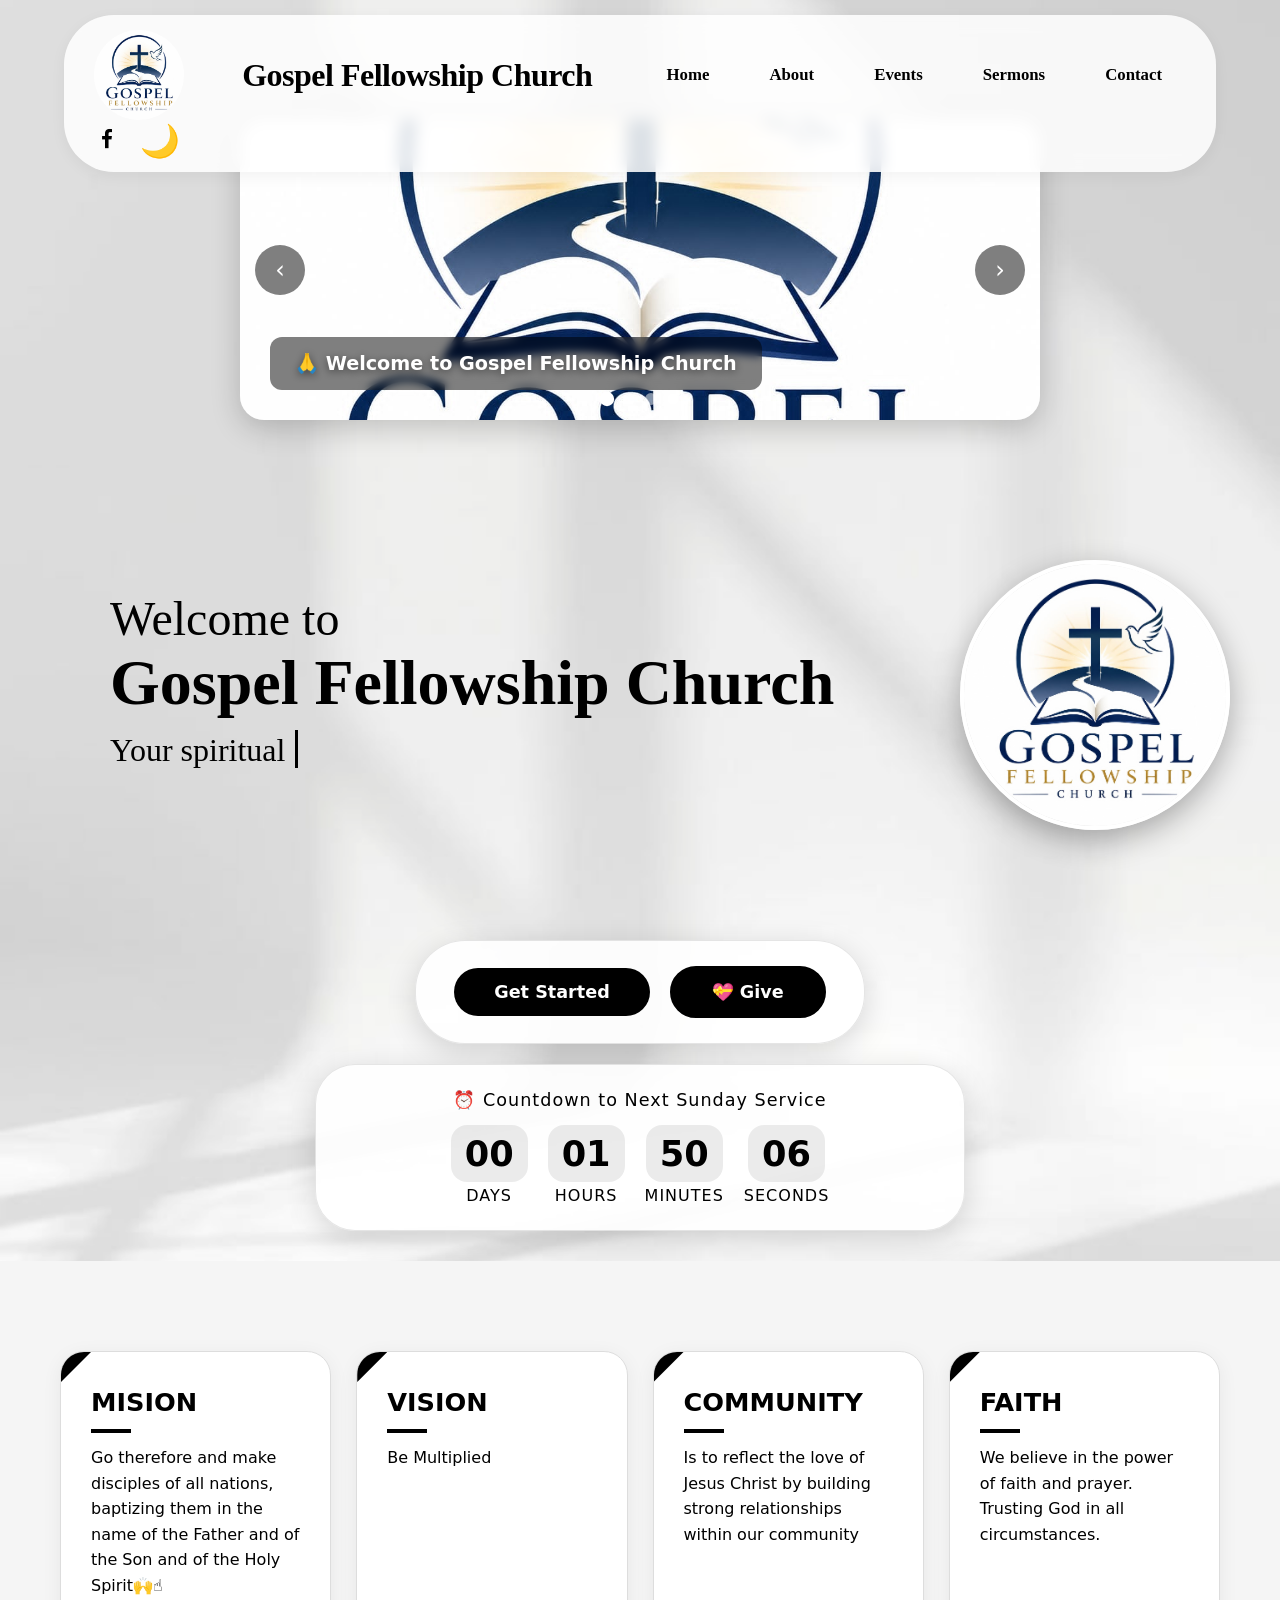
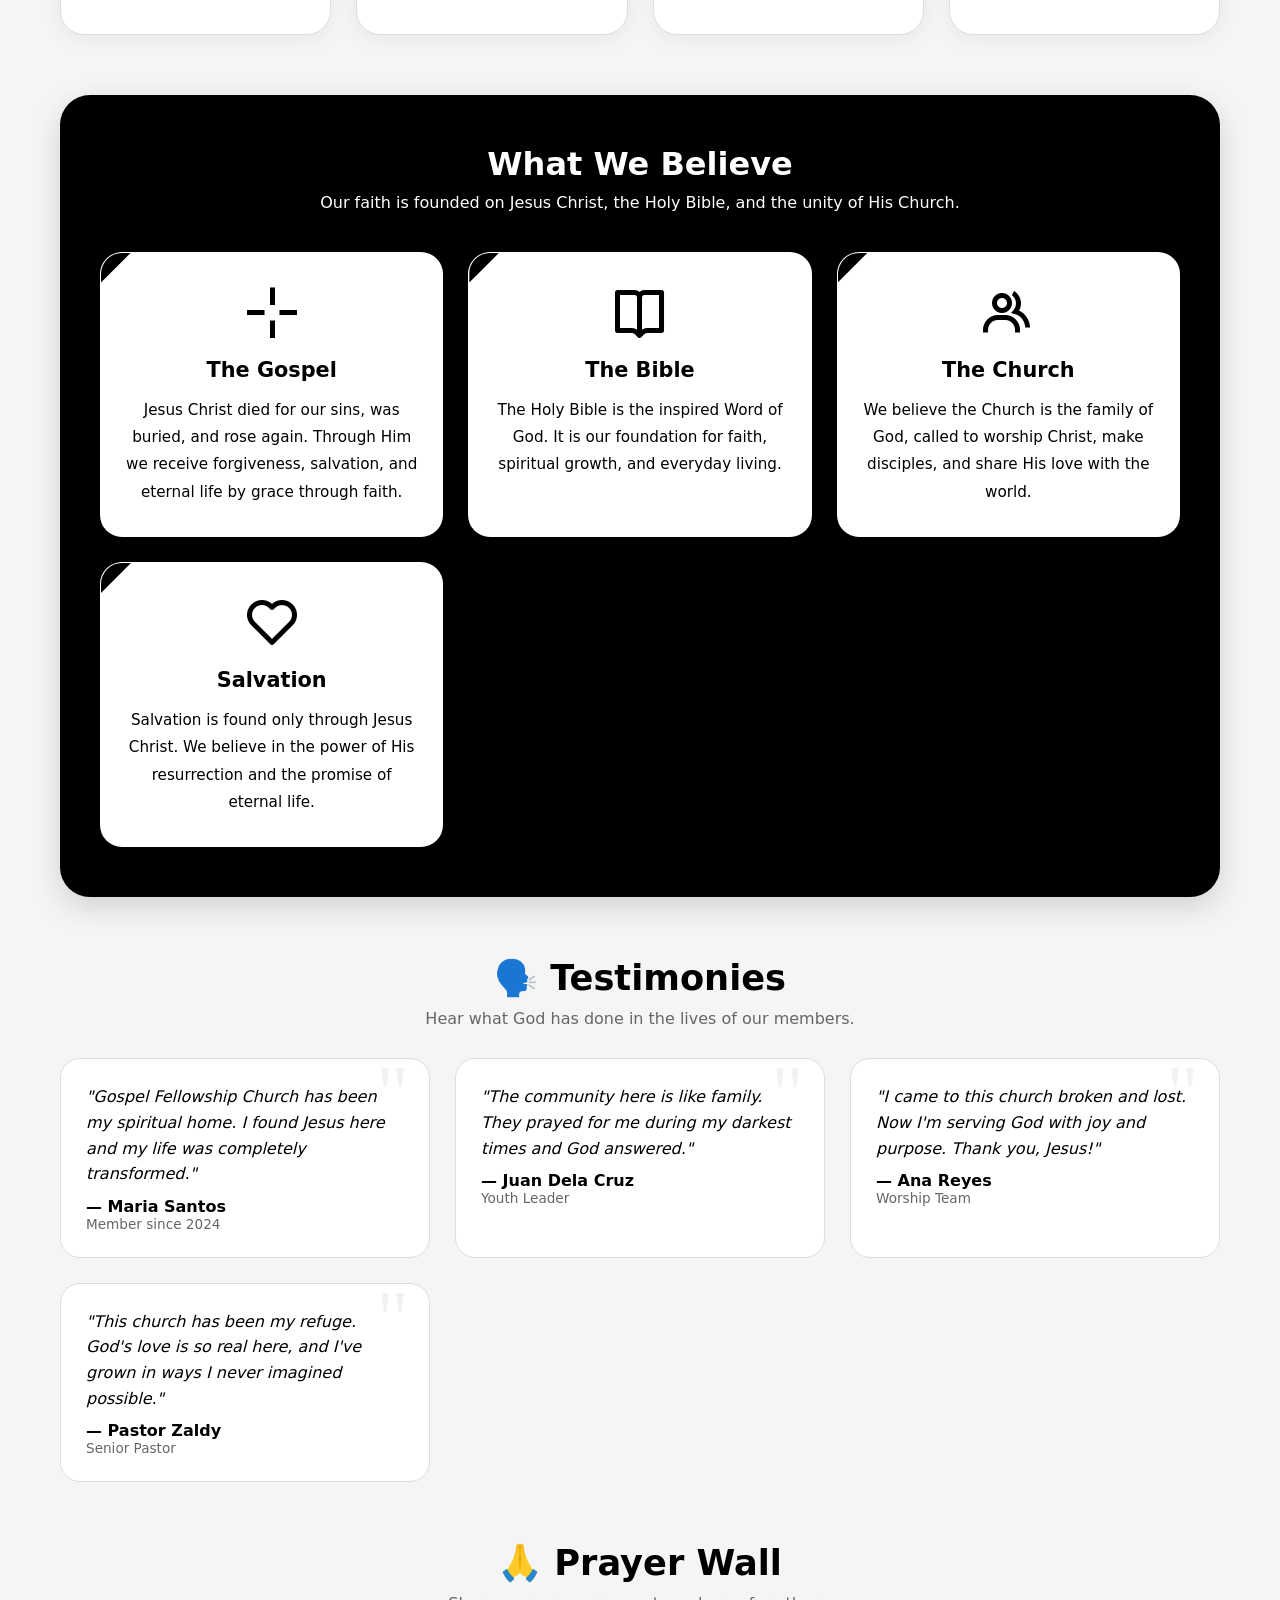
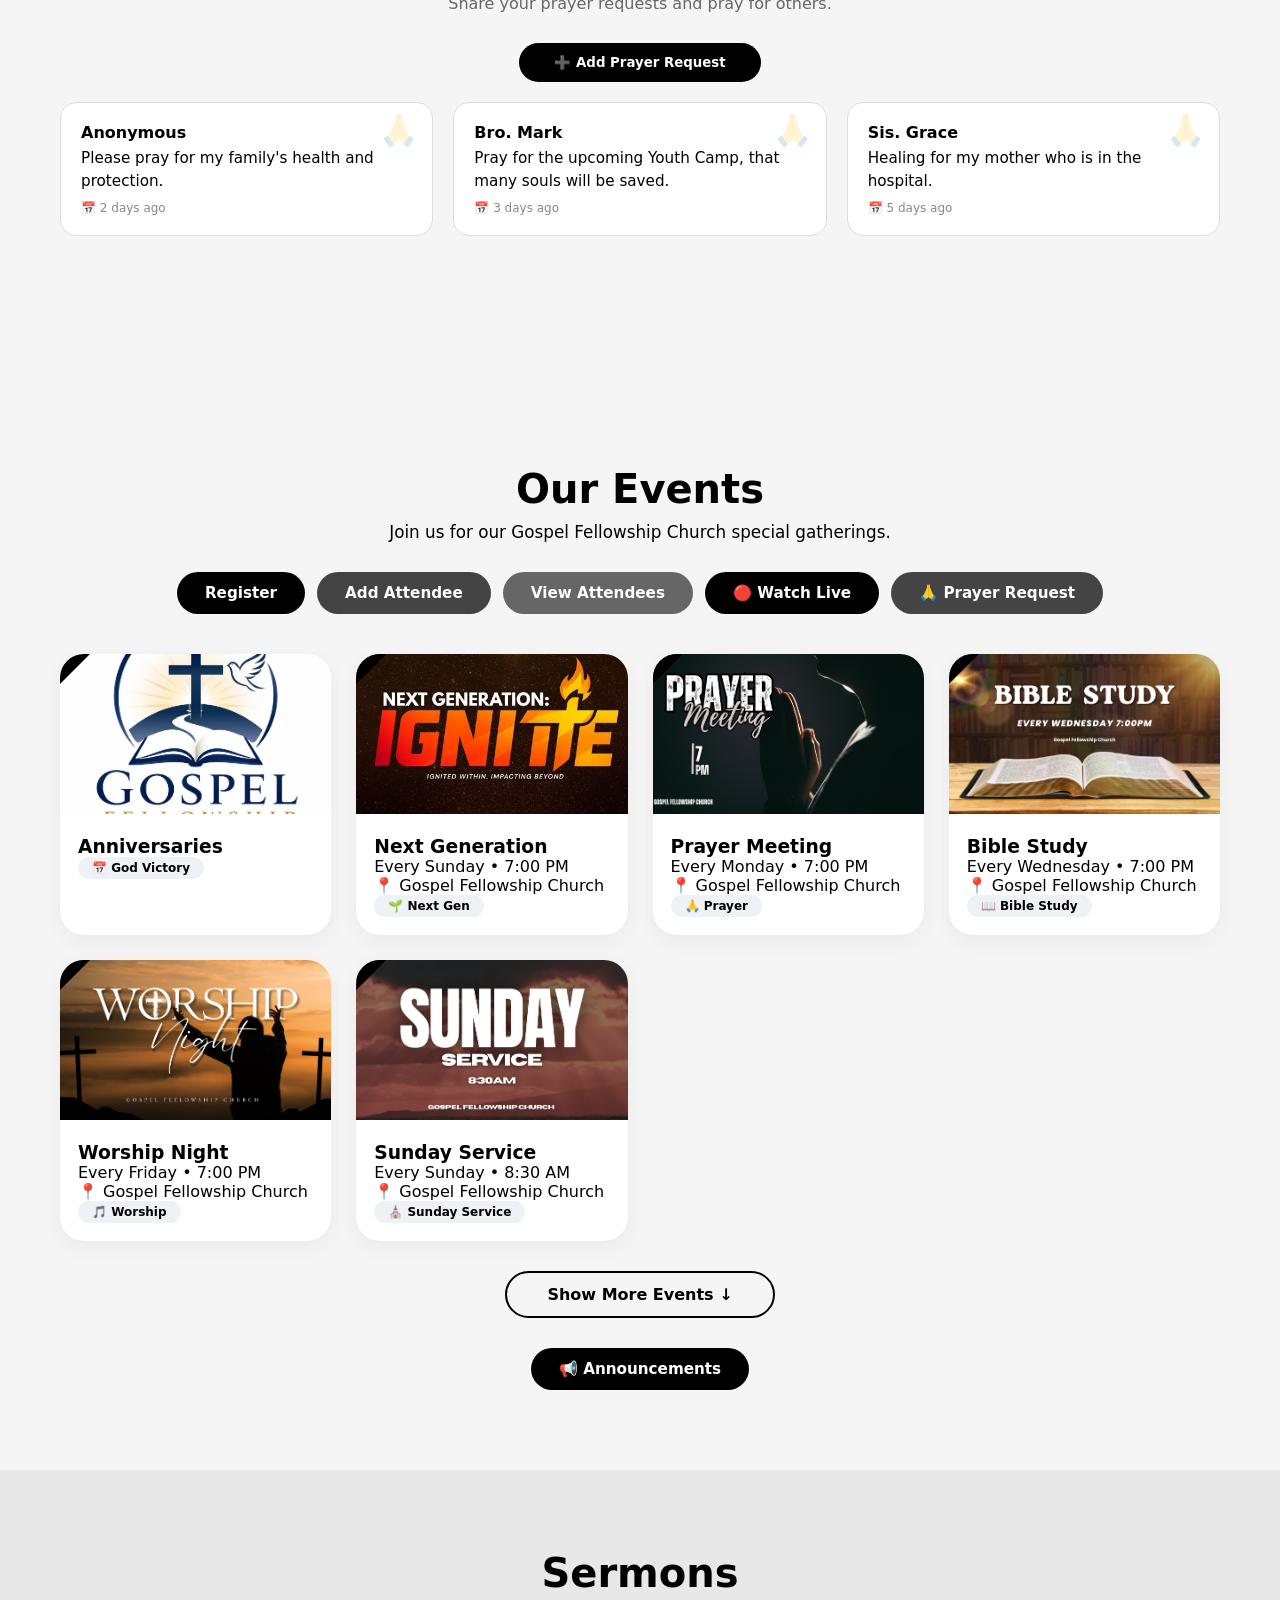
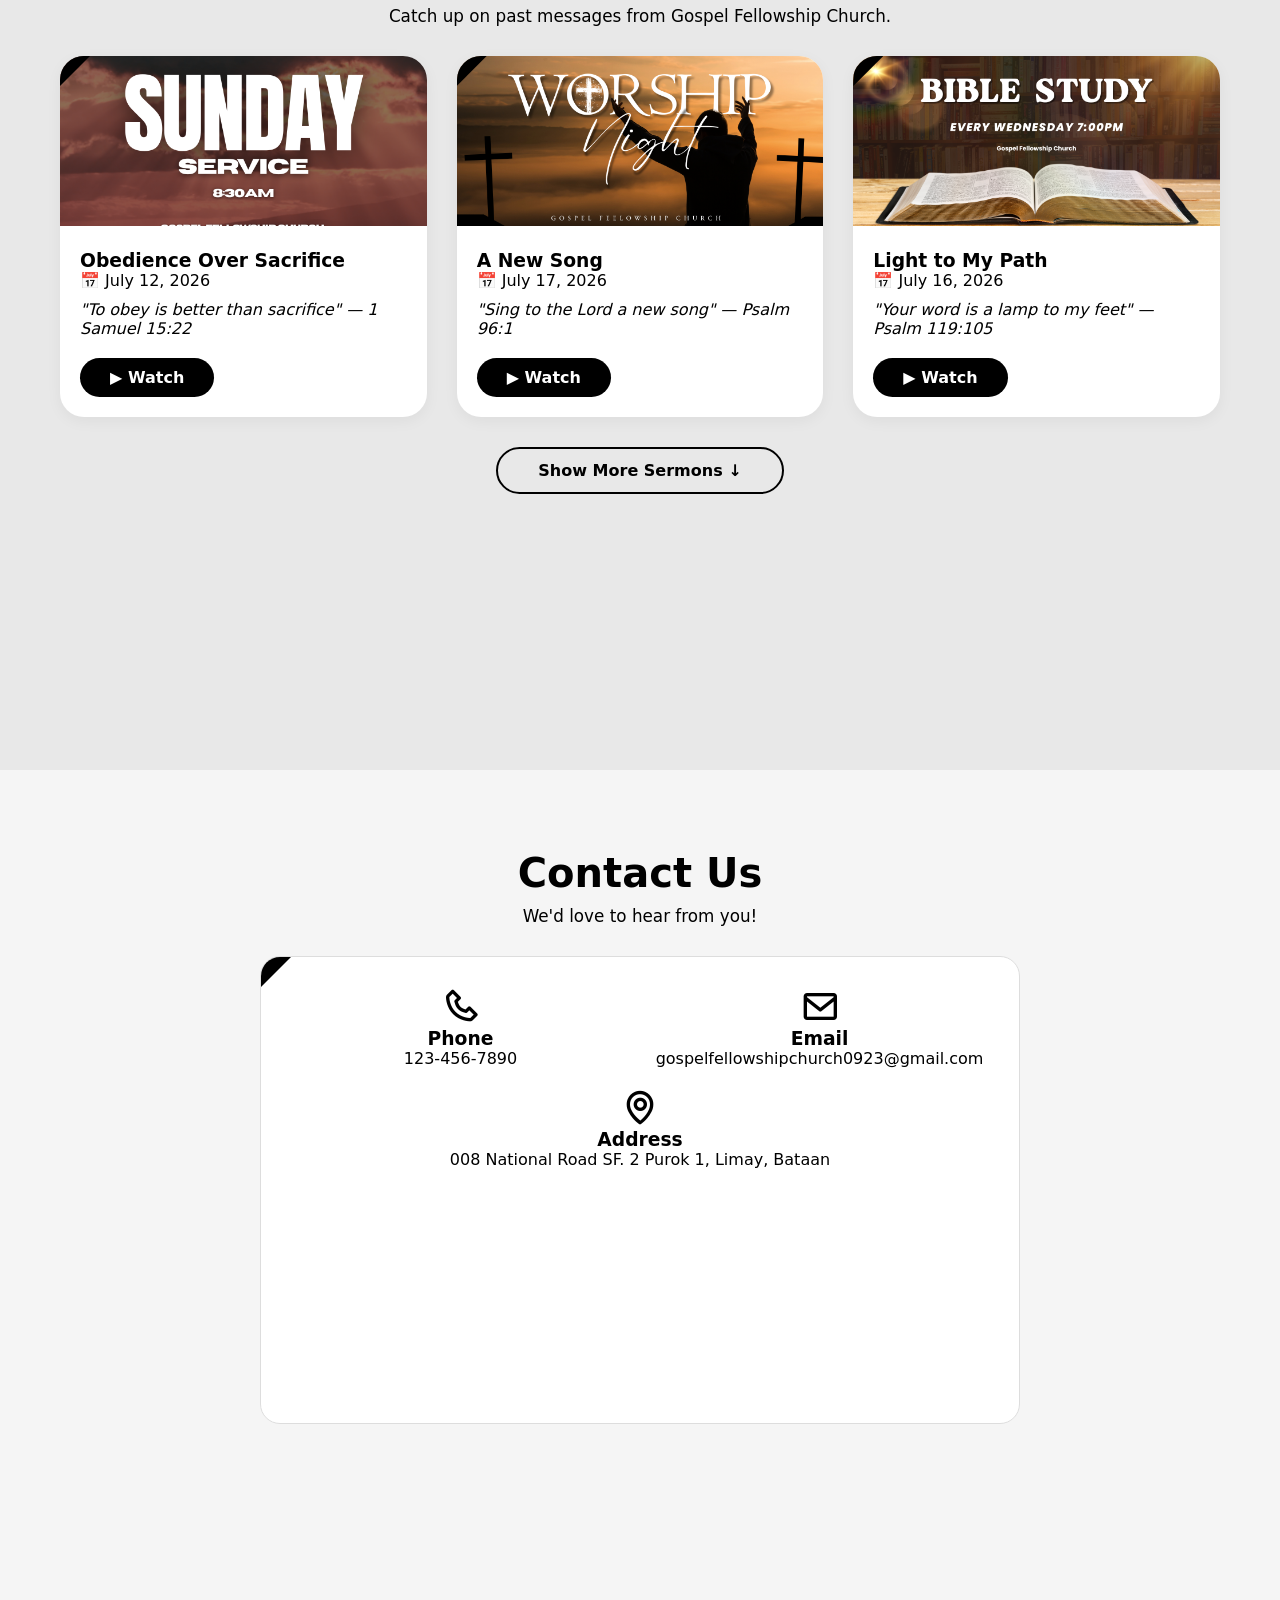
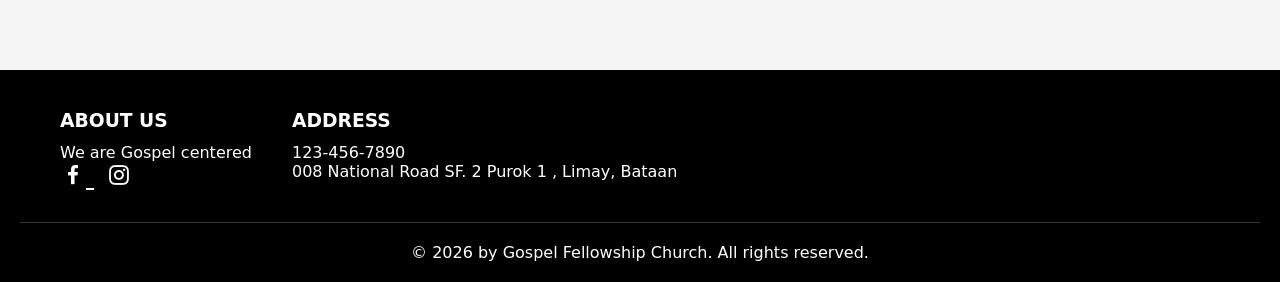
==== commit b7e944f8: "website update" ====
--- a/index.html
+++ b/index.html
@@ -231,6 +231,7 @@
       <div class="about-box"><h2>MISION</h2><hr><p>Go therefore and make disciples of all nations, baptizing them in the name of the Father and of the Son and of the Holy Spirit🙌☝️</p></div>
       <div class="about-box"><h2>VISION</h2><hr><p>Be Multiplied</p></div>
       <div class="about-box"><h2>COMMUNITY</h2><hr><p>Is to reflect the love of Jesus Christ by building strong relationships within our community</p></div>
+      <div class="about-box"><h2>FAITH</h2><hr><p>We believe in the power of faith and prayer. Trusting God in all circumstances.</p></div>
     </div>
 
     <!-- ===== WHAT WE BELIEVE ===== -->
@@ -254,70 +255,14 @@
             <h3>The Church</h3>
             <p>We believe the Church is the family of God, called to worship Christ, make disciples, and share His love with the world.</p>
           </div>
-        </div>
-      </div>
-    </div>
-
-    <!-- ===== PASTORS ===== -->
-    <div class="pastors-section">
-      <h2>OUR LEADERS:</h2>
-      <div class="pastors-container">
-        <div class="pastor-card"><img src="Leaders/pastor10.jpg" alt="Pastor"><h3>Zaldy Bernaldo</h3><p class="role">Pastor</p><a href="https://www.facebook.com/zaldy.bernaldo.2025" target="_blank" aria-label="Zaldy Bernaldo Facebook"><i class='bx bxl-facebook'></i></a></div>
-        <div class="pastor-card"><img src="Leaders/pastor13.jpg" alt="Oliver"><h3>Oliver Ricarpo</h3><p class="role">Associate Pastor</p><a href="https://www.facebook.com/oliver.ricarpo" target="_blank" aria-label="Oliver Ricarpo Facebook"><i class='bx bxl-facebook'></i></a></div>
-        <div class="pastor-card"><img src="Leaders/pastor14.jpg" alt="Jocelyn"><h3>Jocelyn Ricarpo</h3><p class="role">Deacon</p><a href="https://www.facebook.com/purokuno.stfrancis" target="_blank" aria-label="Jocelyn Ricarpo Facebook"><i class='bx bxl-facebook'></i></a></div>
-        <div class="pastor-card"><img src="Leaders/pastor1.jpg" alt="Jericko"><h3>Jericko Bernaldo</h3><p class="role">Guitarist</p><a href="https://www.facebook.com/search/top?q=jericko%20bernaldo" target="_blank" aria-label="Jericko Bernaldo Facebook"><i class='bx bxl-facebook'></i></a></div>
-        <div class="pastor-card"><img src="Leaders/pastor2.jpg" alt="Trixie"><h3>Trixie Nacional</h3><p class="role">Bassist</p><a href="https://www.facebook.com/trixie.nacional.5" target="_blank" aria-label="Trixie Nacional Facebook"><i class='bx bxl-facebook'></i></a></div>
-        <div class="pastor-card"><img src="Leaders/pastor3.jpg" alt="Vianca"><h3>Vianca Hernandez</h3><p class="role">Worship Leader</p><a href="https://www.facebook.com/profile.php?id=100086021530605" target="_blank" aria-label="Vianca Hernandez Facebook"><i class='bx bxl-facebook'></i></a></div>
-        <div class="pastor-card"><img src="Leaders/pastor4.jpg" alt="Trixie Mae"><h3>Trixie Mae Solano</h3><p class="role">Usherette</p><a href="https://www.facebook.com/trixiemae.solano.56" target="_blank" aria-label="Trixie Mae Solano Facebook"><i class='bx bxl-facebook'></i></a></div>
-        <div class="pastor-card"><img src="Leaders/pastor5.jpg" alt="Kirlly"><h3>Kirlly Pagara</h3><p class="role">Worship Leader</p><a href="https://www.facebook.com/profile.php?id=61586061310680" target="_blank" aria-label="Kirlly Pagara Facebook"><i class='bx bxl-facebook'></i></a></div>
-        <div class="pastor-card"><img src="Leaders/pastor6.jpg" alt="Ramilyn"><h3>Ramilyn Engracia</h3><p class="role">Announcer</p><a href="https://www.facebook.com/ramramen.nissin" target="_blank" aria-label="Ramilyn Engracia Facebook"><i class='bx bxl-facebook'></i></a></div>
-        <div class="pastor-card"><img src="Leaders/pastor7.jpg" alt="Yan"><h3>Ian Dela Cruz</h3><p class="role">Keyboardist</p><a href="https://www.facebook.com/cmlvyannnn" target="_blank" aria-label="Ian Dela Cruz Facebook"><i class='bx bxl-facebook'></i></a></div>
-        <div class="pastor-card"><img src="Leaders/pastor8.jpg" alt="Marvin"><h3>Marvin Adlawan</h3><p class="role">Youth Leader</p><a href="https://www.facebook.com/marvin.adlawan.48109" target="_blank" aria-label="Marvin Adlawan Facebook"><i class='bx bxl-facebook'></i></a></div>
-        <div class="pastor-card"><img src="Leaders/pastor9.jpg" alt="Reinz"><h3>Reinz Baylon</h3><p class="role">Leader</p><a href="https://www.facebook.com/reinz.baylon" target="_blank" aria-label="Reinz Baylon Facebook"><i class='bx bxl-facebook'></i></a></div>
-        <div class="pastor-card"><img src="Leaders/pastor11.jpg" alt="Jesh"><h3>Jeshurun Dy Ricarpo</h3><p class="role">Drummer</p><a href="https://www.facebook.com/profile.php?id=61589678930945" target="_blank" aria-label="Jeshurun Dy Ricarpo Facebook"><i class='bx bxl-facebook'></i></a></div>
-        <div class="pastor-card"><img src="Leaders/pastor12.jpg" alt="Daya"><h3>Jedidiah Sy Ricarpo</h3><p class="role">Media</p><a href="https://www.facebook.com/jedidiah.ricarpo" target="_blank" aria-label="Jedidiah Sy Ricarpo Facebook"><i class='bx bxl-facebook'></i></a></div>
-      </div>
-    </div>
-
-    <div class="ministries-section">
-      <h2>🙌 Our Ministries</h2>
-      <p class="subtitle">Serving God and the community through these ministries.</p>
-      
-      <!-- Ministry Cards -->
-      <div class="ministries-grid">
-        <div class="ministry-card" onclick="openMinistry('children')">
-          <i class='bx bx-child'></i>
-          <h3>Children's Ministry</h3>
-          <p>Nurturing faith in our little ones with love and fun activities.</p>
-        </div>
-        <div class="ministry-card" onclick="openMinistry('youth')">
-          <i class='bx bx-group'></i>
-          <h3>Youth Ministry</h3>
-          <p>Empowering the next generation to live for Christ.</p>
-        </div>
-        <div class="ministry-card" onclick="openMinistry('worship')">
-          <i class='bx bx-music'></i>
-          <h3>Worship Ministry</h3>
-          <p>Leading the church in heartfelt worship through music.</p>
-        </div>
-        <div class="ministry-card" onclick="openMinistry('ushering')">
-          <i class='bx bx-hands'></i>
-          <h3>Ushering Ministry</h3>
-          <p>Welcoming everyone with a smile and serving with joy.</p>
-        </div>
-        <div class="ministry-card" onclick="openMinistry('media')">
-          <i class='bx bx-video'></i>
-          <h3>Media Ministry</h3>
-          <p>Sharing the gospel through technology and creativity.</p>
-        </div>
-        <div class="ministry-card" onclick="openMinistry('prayer')">
-          <i class='bx bx-heart'></i>
-          <h3>Prayer Ministry</h3>
-          <p>Interceding for the church and the world through prayer.</p>
-        </div>
-      </div>
-    </div>
-  </div>
+          <div class="believe-card">
+            <i class='bx bx-heart'></i>
+            <h3>Salvation</h3>
+            <p>Salvation is found only through Jesus Christ. We believe in the power of His resurrection and the promise of eternal life.</p>
+          </div>
+        </div>
+      </div>
+    </div>
 
     <!-- ===== TESTIMONIES (inside About) ===== -->
     <div class="testimonies-section">
@@ -338,6 +283,11 @@
           <p class="testimony-text">"I came to this church broken and lost. Now I'm serving God with joy and purpose. Thank you, Jesus!"</p>
           <p class="testimony-author">— Ana Reyes</p>
           <p class="testimony-role">Worship Team</p>
+        </div>
+        <div class="testimony-card">
+          <p class="testimony-text">"This church has been my refuge. God's love is so real here, and I've grown in ways I never imagined possible."</p>
+          <p class="testimony-author">— Pastor Zaldy</p>
+          <p class="testimony-role">Senior Pastor</p>
         </div>
       </div>
     </div>
--- a/style.css
+++ b/style.css
@@ -2236,352 +2236,20 @@
 /* ============================================ */
 
 @media (max-width: 768px) {
-  body {
-    background-attachment: scroll;
-    background-size: cover;
-    background-position: center;
-    background-repeat: no-repeat;
-  }
-
-  /* ===== HEADER MOBILE ===== */
-  .header {
-    display: flex;
-    flex-direction: row;
-    align-items: center;
-    justify-content: space-between;
-    padding: 8px 15px;
-    width: 92%;
-    max-width: 500px;
-    top: 12px;
-    left: 50%;
-    transform: translateX(-50%);
-    border-radius: 30px;
-    gap: 6px;
-    background: #ffffff;
-    backdrop-filter: blur(2px);
-    -webkit-backdrop-filter: blur(2px);
-    box-shadow: 0 4px 20px rgba(0, 0, 0, 0.15);
-    border: 1px solid rgba(255, 255, 255, 0.2);
-    position: fixed;
-    z-index: 1000;
-    height: 60px;
-    transition: all 0.3s ease;
-    flex-wrap: nowrap;
-  }
-  body.dark-mode .header {
-    background: rgba(20, 20, 36, 0.92);
-    border: 1px solid rgba(255, 255, 255, 0.06);
-  }
-  .header.scrolled {
-    background: rgba(255, 255, 255, 0.85);
-    backdrop-filter: blur(16px);
-    -webkit-backdrop-filter: blur(16px);
-    box-shadow: 0 4px 30px rgba(0, 0, 0, 0.2);
-    border: 1px solid rgba(255, 255, 255, 0.3);
-  }
-  body.dark-mode .header.scrolled {
-    background: rgba(20, 20, 36, 0.96);
-    border: 1px solid rgba(255, 255, 255, 0.06);
-  }
-  .logo-img {
-    height: 32px;
-    width: 32px;
-    flex-shrink: 0;
-    border-radius: 50%;
-    object-fit: cover;
-    margin-right: 0;
-  }
-  .logo-text {
-    font-size: 0.8rem;
-    font-weight: 700;
-    color: #000000;
-    white-space: nowrap;
-    letter-spacing: 0.3px;
-    text-transform: uppercase;
-    line-height: 1.2;
-    text-decoration: none;
-    flex-shrink: 1;
-    min-width: 0;
-    overflow: hidden;
-    text-overflow: ellipsis;
-    margin-left: 0;
-  }
-  body.dark-mode .logo-text {
-    color: #e8e8f0;
-  }
-
-  .mobile-menu-toggle {
-    display: flex !important;
-    flex-direction: column;
-    align-items: center;
-    justify-content: center;
-    gap: 4px;
-    cursor: pointer;
-    padding: 4px 6px;
-    background: none;
-    border: none;
-    flex-shrink: 0;
-    min-width: 36px;
-    min-height: 36px;
-    margin-left: auto;
-  }
-  .mobile-menu-toggle span {
-    display: block;
-    width: 22px;
-    height: 2.5px;
-    background: #000000;
-    border-radius: 2px;
-    transition: all 0.3s ease;
-    transform-origin: center;
-  }
-  body.dark-mode .mobile-menu-toggle span {
-    background: #e8e8f0;
-  }
-  .mobile-menu-toggle.active span:nth-child(1) {
-    transform: rotate(45deg) translate(4px, 4px);
-  }
-  .mobile-menu-toggle.active span:nth-child(2) {
-    opacity: 0;
-    transform: scaleX(0);
-  }
-  .mobile-menu-toggle.active span:nth-child(3) {
-    transform: rotate(-45deg) translate(4px, -4px);
-  }
-
-  .header-actions {
-    display: none !important;
-  }
-  .social-media {
-    display: none !important;
-  }
-  #darkModeToggle {
-    display: none !important;
-  }
-
-  .navbar {
-    display: none;
-    position: absolute;
-    top: 60px;
-    left: 0;
-    right: 0;
-    background: #ffffff;
-    padding: 15px 20px 20px;
-    box-shadow: 0 10px 40px rgba(0, 0, 0, 0.5);
-    border-radius: 0 0 20px 20px;
-    transition: background 0.3s ease;
-  }
-  body.dark-mode .navbar {
-    background: #141424;
-    box-shadow: 0 10px 40px rgba(0, 0, 0, 0.6);
-  }
-  .navbar.open {
-    display: block;
-    animation: slideDown 0.3s ease forwards;
-  }
-  @keyframes slideDown {
-    from {
-      opacity: 0;
-      transform: translateY(-10px);
-    }
-    to {
-      opacity: 1;
-      transform: translateY(0);
-    }
-  }
-  .navbar ul {
-    display: flex;
-    flex-direction: column;
-    gap: 2px;
-    align-items: stretch;
-    list-style: none;
-    padding: 0;
-    margin: 0;
-  }
-  .navbar ul li {
-    width: 100%;
-  }
-  .navbar ul li a {
-    display: block;
-    padding: 12px 18px;
-    font-size: 0.9rem;
-    font-weight: 600;
-    border-radius: 6px;
-    text-align: left;
-    transition: all 0.3s ease;
-    background: transparent;
-    color: #010101;
-    text-decoration: none;
-    letter-spacing: 0.5px;
-    border-bottom: 1px solid rgba(0, 0, 0, 0.05);
-  }
-  body.dark-mode .navbar ul li a {
-    color: #8888aa;
-    border-bottom-color: rgba(255, 255, 255, 0.04);
-  }
-  .navbar ul li a:hover,
-  .navbar ul li a.active {
-    background: rgba(0, 0, 0, 0.08);
-    color: #1a1a1a;
-    padding-left: 24px;
-    border-bottom-color: #1a1a1a;
-  }
-  body.dark-mode .navbar ul li a:hover,
-  body.dark-mode .navbar ul li a.active {
-    background: rgba(108, 99, 255, 0.12);
-    color: #7c73ff;
-    border-bottom-color: #6c63ff;
-  }
-
-  .navbar .mobile-theme-toggle {
-    display: flex !important;
-  }
-
-  /* ===== HOME SECTION MOBILE ===== */
-  #homeSection {
-    padding: 80px 0 0 !important;
-    min-height: 50vh;
-  }
-  #homeSection::before {
-    background: rgba(255, 255, 255, 0.9);
-  }
-  body.dark-mode #homeSection::before {
-    background: rgba(10, 10, 20, 0.92);
-  }
-
-  /* ===== SLIDER MOBILE ===== */
-  .slider-container {
-    aspect-ratio: 16/9;
-    border-radius: 16px;
-    max-width: 100%;
-    margin: 0 auto 20px;
-  }
-  .slider-slide .slide-caption {
-    font-size: 0.8rem;
-    padding: 8px 14px;
-    bottom: 12px;
-    left: 12px;
-  }
-  .slider-btn {
-    width: 35px;
-    height: 35px;
-    font-size: 1rem;
-  }
-  .slider-btn.prev {
-    left: 8px;
-  }
-  .slider-btn.next {
-    right: 8px;
-  }
-  .slider-dot {
-    width: 8px;
-    height: 8px;
-  }
-
-  /* ===== BACKGROUND CONTENT WRAPPER MOBILE ===== */
-  .background-content-wrapper {
-    flex-direction: column;
-    text-align: center;
-    padding: 40px 15px;
-    min-height: auto;
-    gap: 20px;
-  }
-
-  .background-text {
-    text-align: center;
-    padding-left: 0;
-    order: 2;
-    margin-top: 0;
-  }
-  .background-text h1 {
-    font-size: 2rem;
-  }
-  .background-text h2 {
-    font-size: 2.2rem;
-  }
-  .background-text p {
-    font-size: 1rem;
-  }
-  .circle-logo {
-    width: 180px;
-    height: 180px;
-    border: 3px solid #ffffff;
-  }
-  body.dark-mode .circle-logo {
-    border-color: rgba(255, 255, 255, 0.1);
-  }
-  .background-img {
-    order: 1;
-    margin-top: 0;
-    margin-right: 0;
-    flex: 0 0 180px;
-  }
-
-  /* ===== HOME OVERLAY MOBILE ===== */
-  .home-overlay {
-    top: -30px !important;
-    padding: 0 5px;
-  }
-
-  .home {
-    padding: 15px 12px;
-    border-radius: 25px;
-    max-width: 100%;
-  }
-  .btn-container {
-    gap: 10px;
-  }
-  .btn-container .btn,
-  .btn-container .btn-give {
-    padding: 10px 25px;
-    font-size: 0.9rem;
-  }
-
-  .countdown-section {
-    padding: 15px 12px;
-    border-radius: 25px;
-    max-width: 100%;
-  }
-  .countdown-section h3 {
-    font-size: 0.9rem;
-  }
-  .countdown-block .num {
-    font-size: 1.2rem;
-    min-width: 32px;
-    padding: 4px 8px;
-  }
-  .countdown-block .label {
-    font-size: 0.5rem;
-  }
-  .countdown-timer {
-    gap: 6px;
-  }
-
-  /* ===== ABOUT SECTION MOBILE ===== */
-  #aboutSection {
-    padding: 40px 0 30px !important;
-  }
-  #aboutSection::before {
-    background: rgba(255, 255, 255, 0.92);
-  }
-  body.dark-mode #aboutSection::before {
-    background: rgba(10, 10, 20, 0.94);
-  }
-
+  /* ... (keep all existing mobile styles) ... */
+
+  /* ===== ABOUT BOXES - 2 COLUMNS ===== */
   .about-section {
-    display: flex;
-    flex-wrap: nowrap !important;
-    gap: 10px;
-    justify-content: center;
-    padding: 0 10px;
-    max-width: 100%;
-  }
-
+    display: grid !important;
+    grid-template-columns: repeat(2, 1fr) !important;
+    gap: 10px !important;
+    padding: 0 10px !important;
+  }
   .about-box {
-    padding: 12px 8px !important;
-    flex: 0 0 30% !important;
-    max-width: 30% !important;
-    width: 30% !important;
-    min-width: 0 !important;
+    padding: 12px 10px !important;
+    flex: none !important;
+    width: 100% !important;
+    max-width: 100% !important;
   }
   .about-box h2 {
     font-size: 0.85rem !important;
@@ -2591,18 +2259,14 @@
   }
   .about-box hr {
     margin: 6px 0 !important;
-    width: 25px !important;
-  }
-
-  /* ===== BELIEVE SECTION MOBILE ===== */
-  .believe-section .believe-inner {
-    padding: 20px 15px !important;
-  }
-  .believe-title {
-    font-size: 1.2rem !important;
-  }
-  .believe-subtitle {
-    font-size: 0.8rem !important;
+    width: 30px !important;
+  }
+
+  /* ===== BELIEVE SECTION - 2 COLUMNS ===== */
+  .believe-grid {
+    display: grid !important;
+    grid-template-columns: repeat(2, 1fr) !important;
+    gap: 12px !important;
   }
   .believe-card {
     padding: 18px 12px !important;
@@ -2614,332 +2278,45 @@
     font-size: 0.95rem !important;
   }
   .believe-card p {
-    font-size: 0.8rem !important;
-  }
-
-  /* ===== PASTORS SECTION MOBILE ===== */
-  .pastors-section h2 {
-    font-size: 1.3rem !important;
-  }
-  .pastors-container {
-    grid-template-columns: repeat(2, 1fr) !important;
-    gap: 15px !important;
-  }
-  .pastor-card {
-    padding: 15px 12px !important;
-  }
-  .pastor-card img {
-    width: 90px !important;
-    height: 90px !important;
-  }
-  .pastor-card h3 {
-    font-size: 0.9rem !important;
-  }
-  .pastor-card .role {
     font-size: 0.75rem !important;
   }
 
-  /* ===== MINISTRIES MOBILE ===== */
-  .ministries-section {
-    padding: 0 15px !important;
-    margin: 30px auto !important;
-  }
-  .ministries-section h2 {
-    font-size: 1.3rem !important;
-  }
-  .ministries-section .subtitle {
-    font-size: 0.85rem !important;
-  }
-  .ministries-grid {
-    grid-template-columns: 1fr 1fr !important;
-    gap: 10px !important;
-  }
-  .ministry-card {
-    padding: 15px 12px !important;
-  }
-  .ministry-card i {
-    font-size: 28px !important;
-  }
-  .ministry-card h3 {
-    font-size: 0.85rem !important;
-  }
-  .ministry-card p {
-    font-size: 0.7rem !important;
-  }
-
-  /* ===== TESTIMONIES MOBILE ===== */
-  .testimonies-section {
-    padding: 0 15px !important;
-    margin: 30px auto !important;
-  }
-  .testimonies-section h2 {
-    font-size: 1.3rem !important;
-  }
-  .testimonies-section .subtitle {
-    font-size: 0.85rem !important;
-  }
+  /* ===== TESTIMONIES - 2 COLUMNS ===== */
   .testimonies-grid {
-    grid-template-columns: 1fr !important;
-    gap: 12px !important;
-  }
-  .testimony-card {
-    padding: 18px 16px !important;
-  }
-  .testimony-card .testimony-text {
-    font-size: 0.9rem !important;
-  }
-  .testimony-card .testimony-author {
-    font-size: 0.9rem !important;
-  }
-  .testimony-card .testimony-role {
-    font-size: 0.75rem !important;
-  }
-
-  /* ===== PRAYER WALL MOBILE ===== */
-  .prayer-wall-section {
-    padding: 0 15px !important;
-    margin: 30px auto !important;
-  }
-  .prayer-wall-section h2 {
-    font-size: 1.3rem !important;
-  }
-  .prayer-wall-section .subtitle {
-    font-size: 0.85rem !important;
-  }
-  .prayer-wall-grid {
-    grid-template-columns: 1fr !important;
-    gap: 10px !important;
-  }
-  .prayer-item {
-    padding: 15px !important;
-  }
-  .prayer-item .prayer-name {
-    font-size: 0.9rem !important;
-  }
-  .prayer-item .prayer-request {
-    font-size: 0.85rem !important;
-  }
-  .prayer-item .prayer-date {
-    font-size: 0.7rem !important;
-  }
-  .prayer-wall-section .add-prayer-btn {
-    padding: 10px 25px !important;
-    font-size: 0.9rem !important;
-  }
-
-  /* ===== EVENTS MOBILE ===== */
-  #eventsSection {
-    padding: 50px 0 30px !important;
-  }
-  #eventsSection::before {
-    background: rgba(255, 255, 255, 0.92);
-  }
-  body.dark-mode #eventsSection::before {
-    background: rgba(10, 10, 20, 0.94);
-  }
-  .events-main-title {
-    font-size: 1.3rem;
-  }
-  .events-main-subtitle {
-    font-size: 0.85rem;
-  }
-
-  /* EVENTS - 2 COLUMNS ON MOBILE */
-  .events-grid {
-    display: grid;
+    display: grid !important;
     grid-template-columns: repeat(2, 1fr) !important;
     gap: 12px !important;
   }
-  .event-card img {
-    height: 100px !important;
-  }
-  .event-card-content {
-    padding: 10px 8px !important;
-  }
-  .event-card-content h3 {
+  .testimony-card {
+    padding: 15px 12px !important;
+  }
+  .testimony-card .testimony-text {
     font-size: 0.8rem !important;
-    margin-bottom: 2px !important;
-  }
-  .event-card-content p {
+  }
+  .testimony-card .testimony-author {
+    font-size: 0.8rem !important;
+  }
+  .testimony-card .testimony-role {
     font-size: 0.65rem !important;
-    margin: 2px 0 !important;
-  }
-  .event-tag {
-    font-size: 0.55rem !important;
-    padding: 2px 8px !important;
-  }
-  .event-location {
-    font-size: 0.55rem !important;
-  }
-
-  /* ===== BUTTON GROUP - 2 COLUMNS WITH CENTERED LAST ===== */
-  .btn-group {
+  }
+
+  /* ===== PRAYER WALL - 2 COLUMNS ===== */
+  .prayer-wall-grid {
     display: grid !important;
-    grid-template-columns: 1fr 1fr !important;
+    grid-template-columns: repeat(2, 1fr) !important;
     gap: 10px !important;
-    max-width: 100% !important;
-    margin: 20px auto !important;
-  }
-  .btn-group button {
-    width: 100% !important;
-    max-width: 100% !important;
+  }
+  .prayer-item {
+    padding: 12px 10px !important;
+  }
+  .prayer-item .prayer-name {
     font-size: 0.8rem !important;
-    padding: 10px 12px !important;
-    text-align: center !important;
-    justify-content: center !important;
-  }
-  /* Last button (5th) - centered */
-  .btn-group button:last-child {
-    grid-column: 1 / -1 !important;
-    max-width: 50% !important;
-    justify-self: center !important;
-  }
-
-  /* ===== SERMONS MOBILE ===== */
-  #sermonsSection {
-    padding: 50px 0 30px !important;
-  }
-  #sermonsSection::before {
-    background: rgba(255, 255, 255, 0.93);
-  }
-  body.dark-mode #sermonsSection::before {
-    background: rgba(10, 10, 20, 0.94);
-  }
-
-  /* SERMONS - 2 COLUMNS ON MOBILE */
-  .sermons-grid {
-    display: grid;
-    grid-template-columns: repeat(2, 1fr) !important;
-    gap: 12px !important;
-  }
-  .sermon-card img {
-    height: 120px !important;
-  }
-  .sermon-card-content {
-    padding: 10px 8px !important;
-  }
-  .sermon-card-content h3 {
-    font-size: 0.8rem !important;
-    margin-bottom: 2px !important;
-  }
-  .sermon-card-content p {
-    font-size: 0.65rem !important;
-    margin: 2px 0 !important;
-  }
-  .sermon-verse {
+  }
+  .prayer-item .prayer-request {
+    font-size: 0.75rem !important;
+  }
+  .prayer-item .prayer-date {
     font-size: 0.6rem !important;
-    margin: 4px 0 !important;
-  }
-  .event-detail-btn {
-    padding: 4px 12px !important;
-    font-size: 0.65rem !important;
-  }
-
-  /* ===== CONTACT MOBILE ===== */
-  #contactSection {
-    padding: 50px 0 30px !important;
-  }
-  #contactSection::before {
-    background: rgba(255, 255, 255, 0.9);
-  }
-  body.dark-mode #contactSection::before {
-    background: rgba(10, 10, 20, 0.92);
-  }
-  #contactSection .events-container > div {
-    padding: 20px 15px !important;
-  }
-  #contactSection .events-container > div > div:first-child {
-    grid-template-columns: 1fr !important;
-    gap: 15px !important;
-  }
-  .map-embed-wrapper iframe {
-    height: 150px;
-  }
-
-  /* ===== GET STARTED MOBILE ===== */
-  .gs-cards {
-    flex-direction: column;
-    align-items: center;
-  }
-  .gs-card {
-    padding: 15px 12px;
-    max-width: 100%;
-  }
-  .gs-bottom-buttons {
-    flex-direction: column;
-    align-items: center;
-  }
-  .gs-bottom-buttons .btn-live,
-  .gs-bottom-buttons .btn-prayer {
-    width: 100%;
-    max-width: 250px;
-  }
-
-  /* ===== MODALS MOBILE ===== */
-  .modal-content {
-    padding: 20px 12px;
-    margin: 15px auto;
-    width: 95%;
-  }
-  .event-modal-content {
-    padding: 20px 15px;
-    max-width: 95%;
-  }
-  .event-detail-header h2 {
-    font-size: 1.2rem;
-  }
-  .date-gallery {
-    grid-template-columns: repeat(2, 1fr);
-    gap: 8px;
-  }
-  .date-thumb img {
-    height: 70px;
-  }
-  .activity-gallery {
-    grid-template-columns: 1fr 1fr;
-    gap: 8px;
-  }
-
-  /* ===== FRONT MODALS MOBILE ===== */
-  .front-content {
-    padding: 25px 20px;
-    width: 95%;
-  }
-  .front-content h2 {
-    font-size: 1.3rem;
-  }
-
-  /* ===== GIVE MODAL MOBILE ===== */
-  #giveModal .front-content div {
-    padding: 12px !important;
-  }
-
-  /* ===== SEARCH MOBILE ===== */
-  .search-box {
-    padding: 20px;
-  }
-  .search-box input {
-    font-size: 1rem;
-    padding: 12px 16px;
-  }
-  .search-overlay {
-    padding-top: 10vh;
-  }
-
-  /* ===== SECTION PADDING MOBILE ===== */
-  .section {
-    padding: 50px 0 30px;
-  }
-
-  /* ===== MORE BUTTONS MOBILE ===== */
-  .more-btn {
-    padding: 10px 30px;
-    font-size: 0.9rem;
-  }
-
-  /* ===== COUNTDOWN SECTION MOBILE ===== */
-  .countdown-section {
-    max-width: 100%;
   }
 }
 
@@ -2948,154 +2325,30 @@
 /* ============================================ */
 
 @media (max-width: 480px) {
-  body {
-    background-attachment: scroll;
-    background-size: cover;
-    background-position: center;
-    background-repeat: no-repeat;
-  }
-
-  .ministries-grid {
-    grid-template-columns: 1fr 1fr !important;
-  }
-  .slider-container {
-    aspect-ratio: 16/10;
-  }
-
+  /* ===== ABOUT BOXES - STACK ON VERY SMALL ===== */
   .about-section {
-    flex-wrap: wrap !important;
-    gap: 8px;
+    grid-template-columns: 1fr !important;
+    gap: 8px !important;
   }
   .about-box {
-    flex: 1 1 100% !important;
-    max-width: 100% !important;
-    width: 100% !important;
     padding: 10px 8px !important;
   }
 
-  /* ===== PASTORS SMALL MOBILE ===== */
-  .pastors-container {
-    grid-template-columns: repeat(2, 1fr) !important;
+  /* ===== BELIEVE - STACK ON VERY SMALL ===== */
+  .believe-grid {
+    grid-template-columns: 1fr !important;
     gap: 10px !important;
   }
-  .pastor-card {
-    padding: 12px 8px !important;
-  }
-  .pastor-card img {
-    width: 70px !important;
-    height: 70px !important;
-  }
-  .pastor-card h3 {
-    font-size: 0.8rem !important;
-  }
-  .pastor-card .role {
-    font-size: 0.65rem !important;
-  }
-
-  /* ===== BUTTON GROUP SMALL MOBILE ===== */
-  .btn-group {
+
+  /* ===== TESTIMONIES - 1 COLUMN ON VERY SMALL ===== */
+  .testimonies-grid {
+    grid-template-columns: 1fr !important;
+    gap: 10px !important;
+  }
+
+  /* ===== PRAYER WALL - 1 COLUMN ON VERY SMALL ===== */
+  .prayer-wall-grid {
+    grid-template-columns: 1fr !important;
     gap: 8px !important;
   }
-  .btn-group button {
-    font-size: 0.7rem !important;
-    padding: 8px 10px !important;
-  }
-  .btn-group button:last-child {
-    max-width: 60% !important;
-  }
-
-  /* ===== EVENTS SMALL MOBILE ===== */
-  .events-grid {
-    gap: 8px !important;
-  }
-  .event-card img {
-    height: 80px !important;
-  }
-  .event-card-content {
-    padding: 8px 6px !important;
-  }
-  .event-card-content h3 {
-    font-size: 0.7rem !important;
-  }
-  .event-card-content p {
-    font-size: 0.55rem !important;
-  }
-  .event-tag {
-    font-size: 0.5rem !important;
-    padding: 1px 6px !important;
-  }
-
-  /* ===== SERMONS SMALL MOBILE ===== */
-  .sermons-grid {
-    gap: 8px !important;
-  }
-  .sermon-card img {
-    height: 100px !important;
-  }
-  .sermon-card-content {
-    padding: 8px 6px !important;
-  }
-  .sermon-card-content h3 {
-    font-size: 0.7rem !important;
-  }
-  .sermon-card-content p {
-    font-size: 0.55rem !important;
-  }
-  .sermon-verse {
-    font-size: 0.5rem !important;
-  }
-  .event-detail-btn {
-    padding: 3px 10px !important;
-    font-size: 0.55rem !important;
-  }
-
-  .home-overlay {
-    top: -20px !important;
-  }
-  .background-text h1 {
-    font-size: 1.6rem;
-  }
-  .background-text h2 {
-    font-size: 1.8rem;
-  }
-  .background-text p {
-    font-size: 0.9rem;
-  }
-  .circle-logo {
-    width: 120px;
-    height: 120px;
-  }
-  .background-img {
-    flex: 0 0 120px;
-  }
-  .btn-container .btn,
-  .btn-container .btn-give {
-    padding: 8px 18px;
-    font-size: 0.8rem;
-  }
-  .countdown-block .num {
-    font-size: 1rem;
-    min-width: 28px;
-    padding: 3px 6px;
-  }
-  .countdown-block .label {
-    font-size: 0.45rem;
-  }
-  .countdown-timer {
-    gap: 4px;
-  }
-  .worship-team-grid {
-    grid-template-columns: 1fr 1fr;
-    gap: 8px;
-  }
-  .worship-team-member {
-    padding: 12px 8px;
-  }
-  .worship-team-member img {
-    width: 50px;
-    height: 50px;
-  }
-  .ministry-modal-content {
-    padding: 20px 15px;
-  }
 }
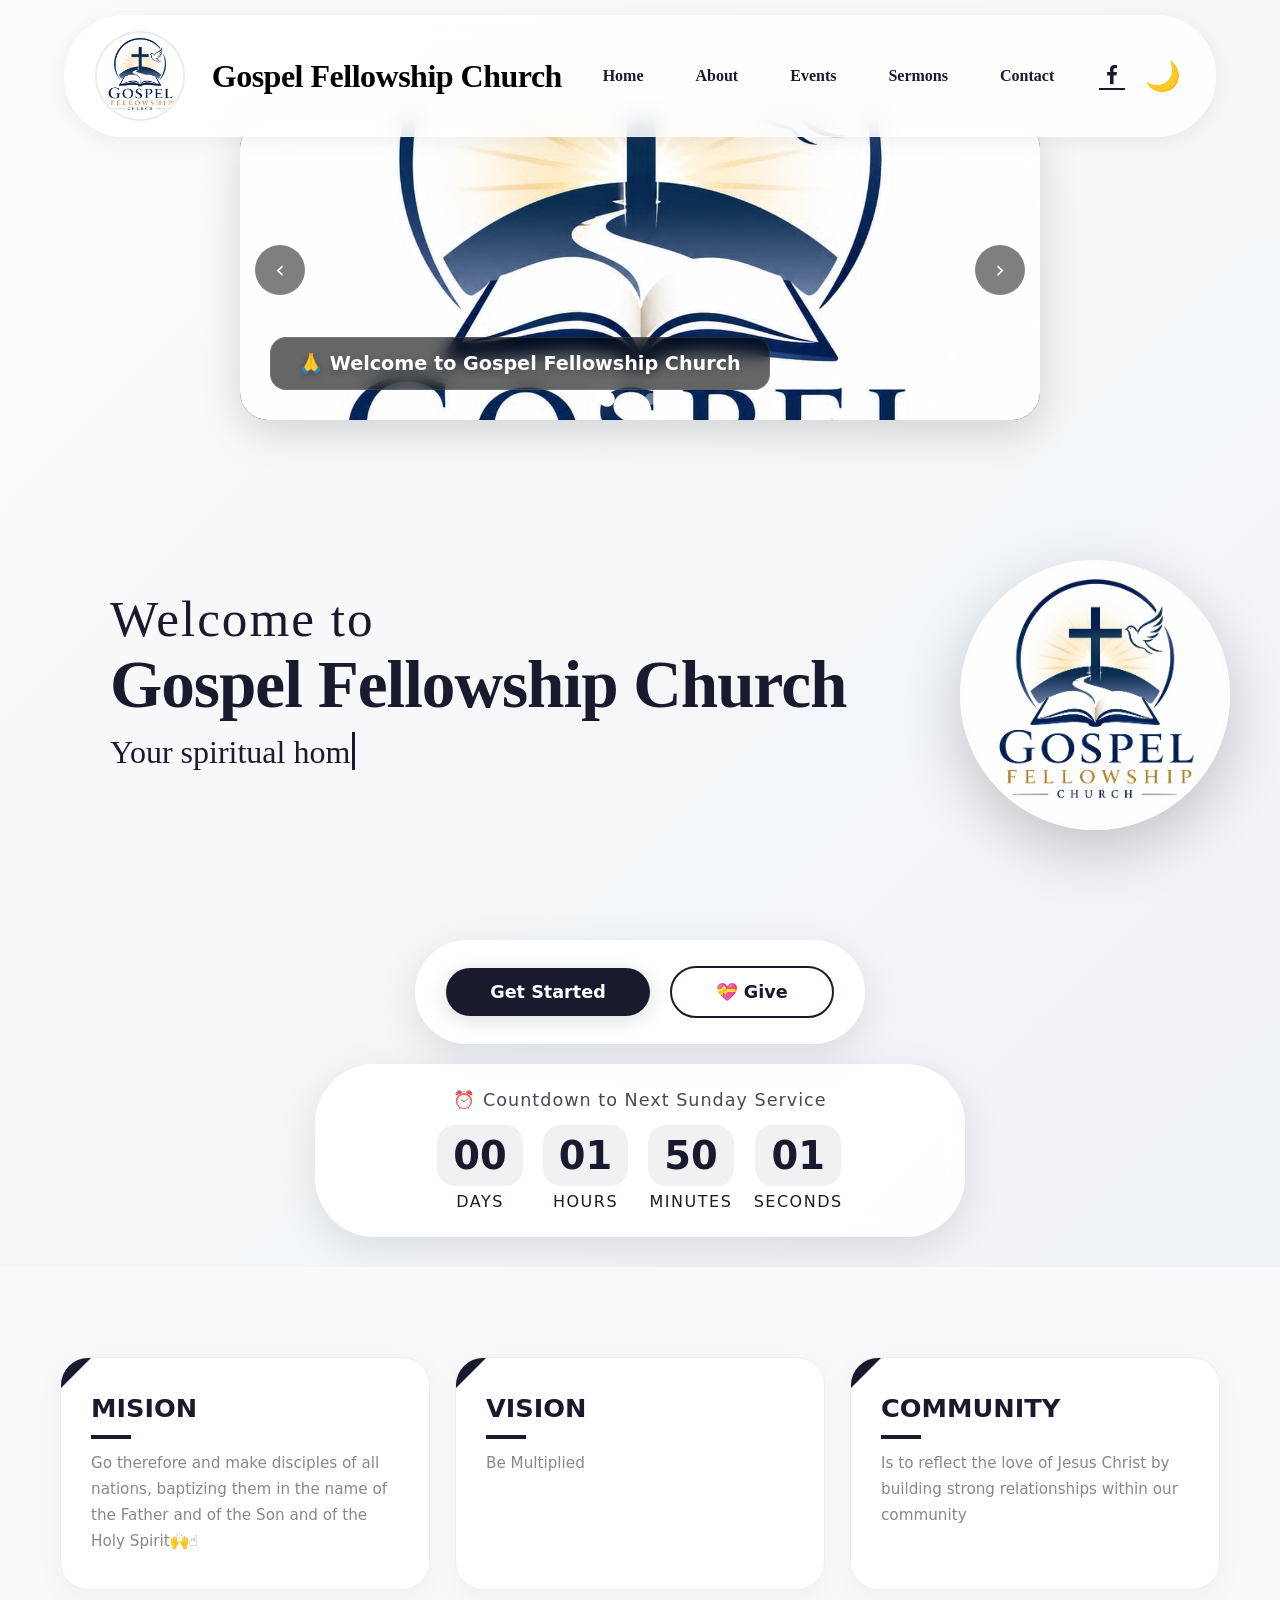
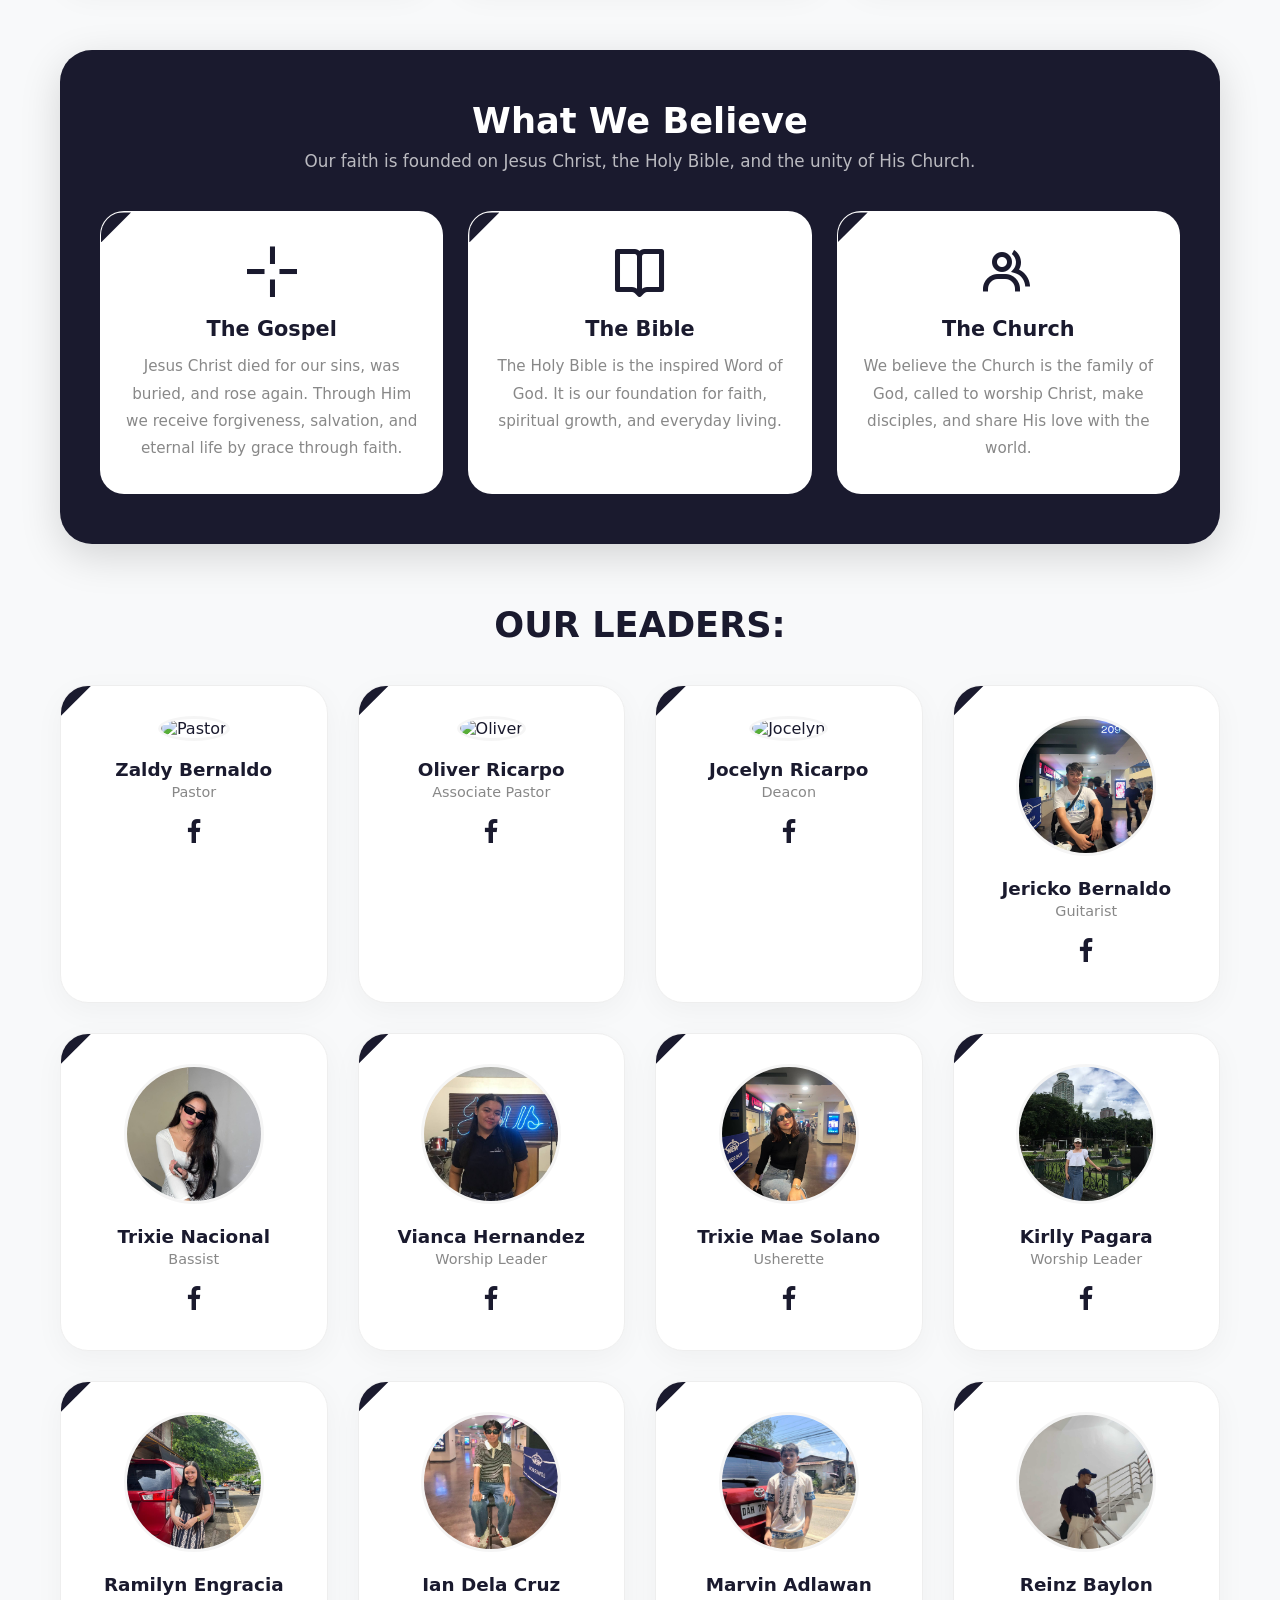
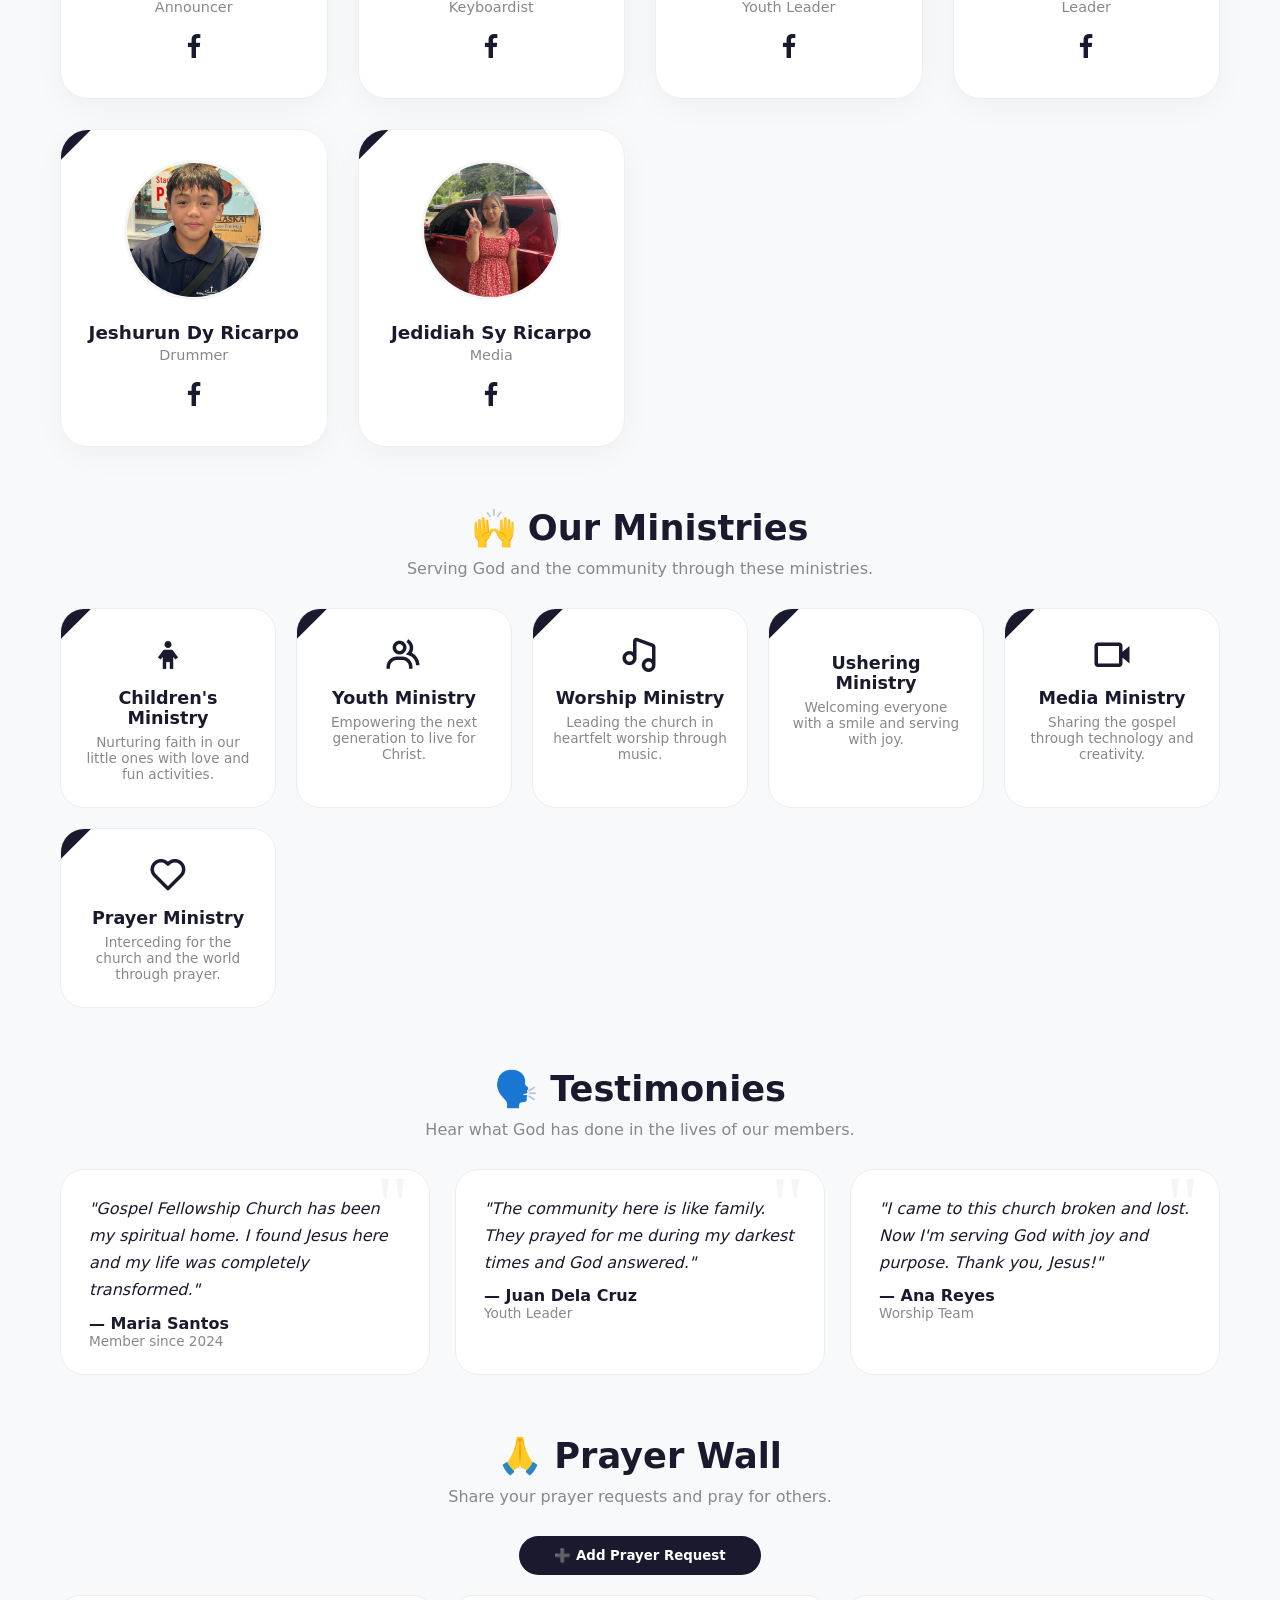
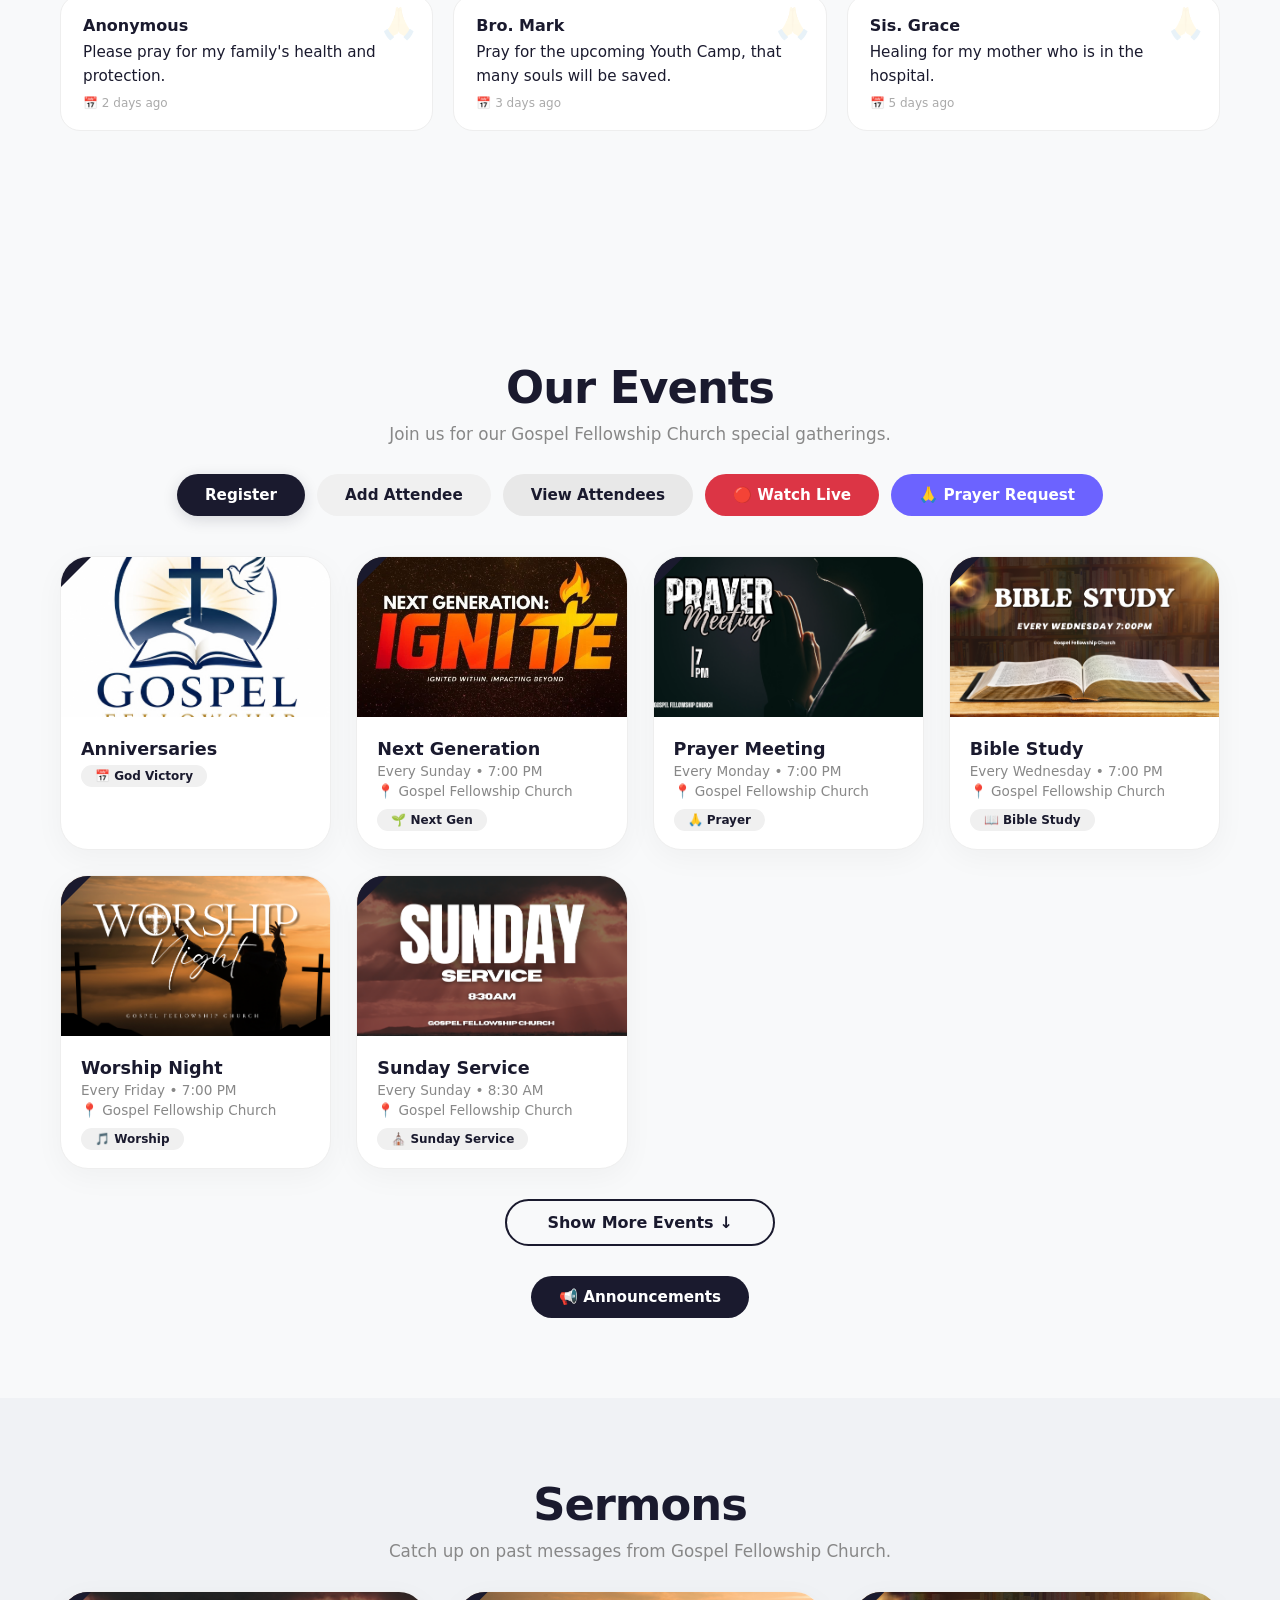
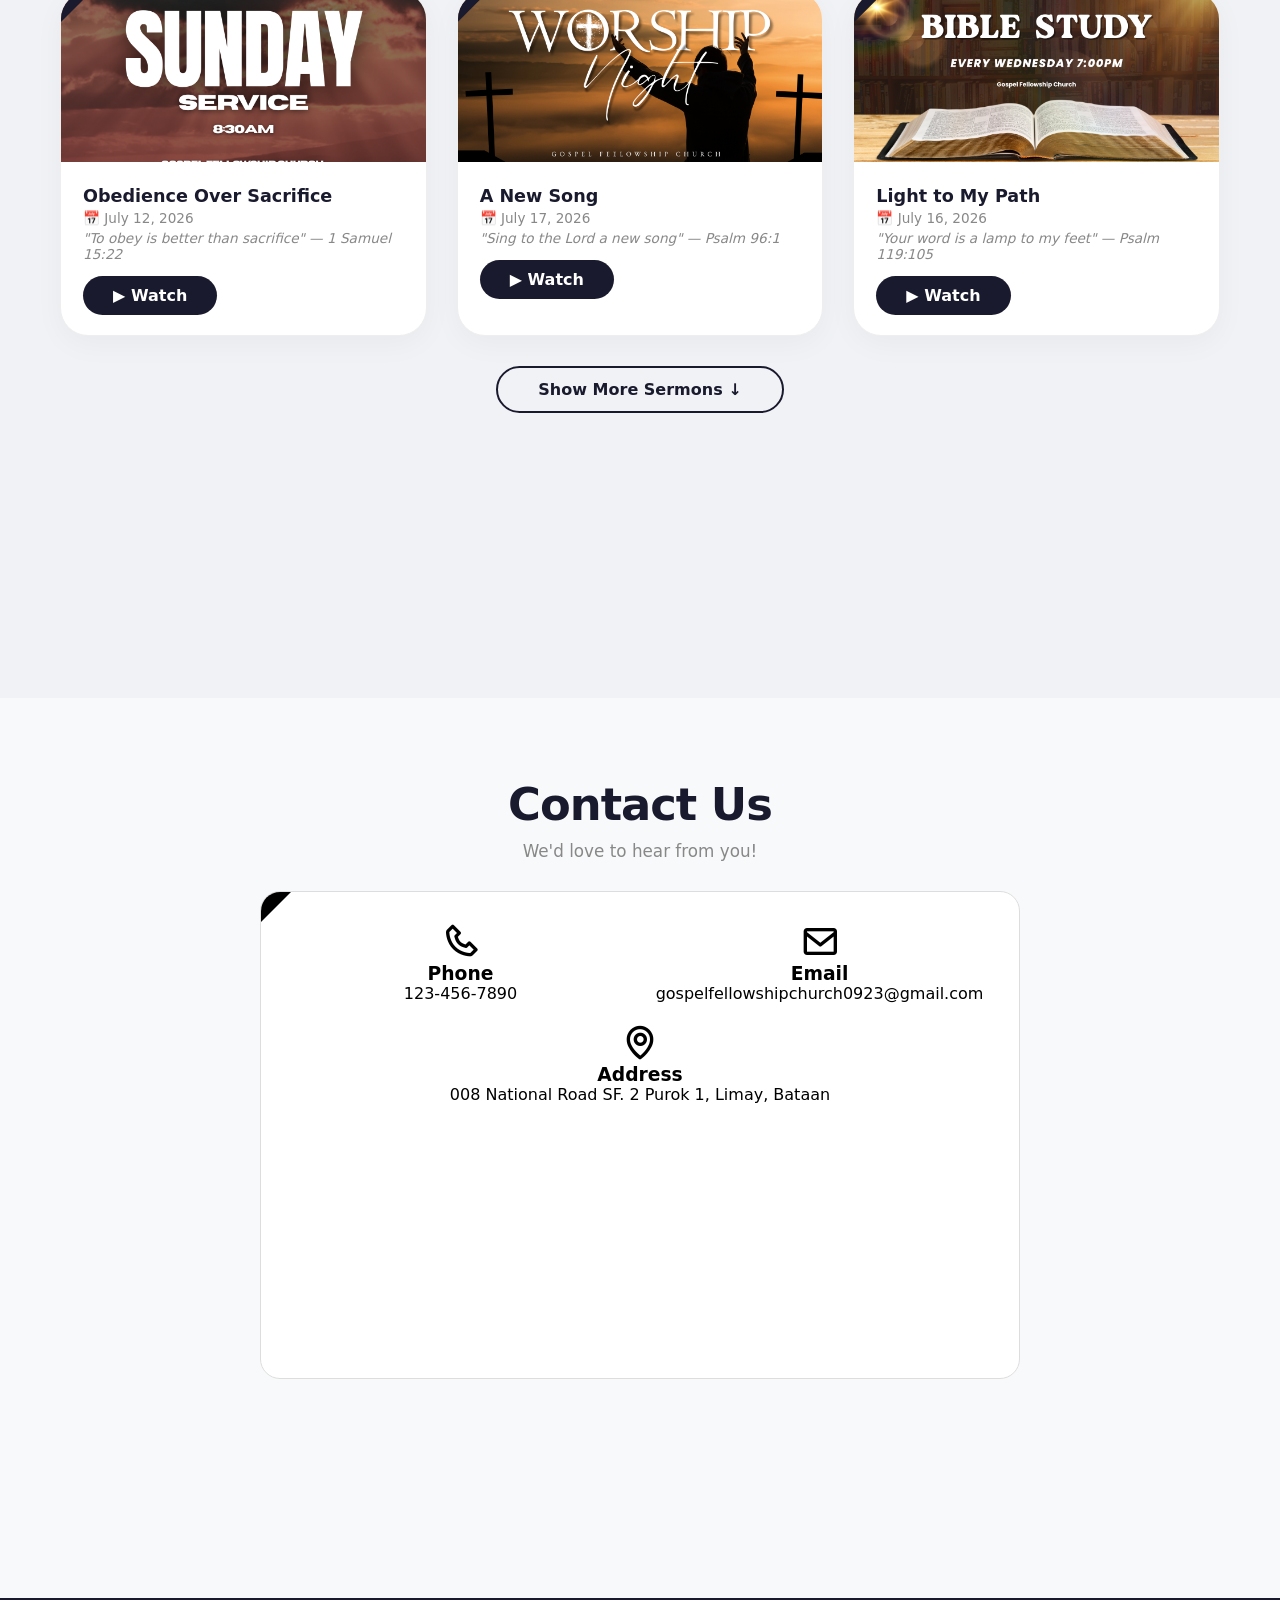
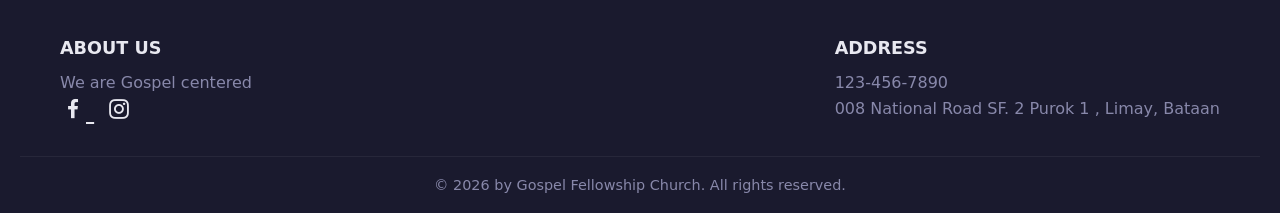
==== commit 521c1802: "website update" ====
--- a/index.html
+++ b/index.html
@@ -231,7 +231,6 @@
       <div class="about-box"><h2>MISION</h2><hr><p>Go therefore and make disciples of all nations, baptizing them in the name of the Father and of the Son and of the Holy Spirit🙌☝️</p></div>
       <div class="about-box"><h2>VISION</h2><hr><p>Be Multiplied</p></div>
       <div class="about-box"><h2>COMMUNITY</h2><hr><p>Is to reflect the love of Jesus Christ by building strong relationships within our community</p></div>
-      <div class="about-box"><h2>FAITH</h2><hr><p>We believe in the power of faith and prayer. Trusting God in all circumstances.</p></div>
     </div>
 
     <!-- ===== WHAT WE BELIEVE ===== -->
@@ -255,14 +254,70 @@
             <h3>The Church</h3>
             <p>We believe the Church is the family of God, called to worship Christ, make disciples, and share His love with the world.</p>
           </div>
-          <div class="believe-card">
-            <i class='bx bx-heart'></i>
-            <h3>Salvation</h3>
-            <p>Salvation is found only through Jesus Christ. We believe in the power of His resurrection and the promise of eternal life.</p>
-          </div>
-        </div>
-      </div>
-    </div>
+        </div>
+      </div>
+    </div>
+
+    <!-- ===== PASTORS ===== -->
+    <div class="pastors-section">
+      <h2>OUR LEADERS:</h2>
+      <div class="pastors-container">
+        <div class="pastor-card"><img src="Leaders/pastor10.jpg" alt="Pastor"><h3>Zaldy Bernaldo</h3><p class="role">Pastor</p><a href="https://www.facebook.com/zaldy.bernaldo.2025" target="_blank" aria-label="Zaldy Bernaldo Facebook"><i class='bx bxl-facebook'></i></a></div>
+        <div class="pastor-card"><img src="Leaders/pastor13.jpg" alt="Oliver"><h3>Oliver Ricarpo</h3><p class="role">Associate Pastor</p><a href="https://www.facebook.com/oliver.ricarpo" target="_blank" aria-label="Oliver Ricarpo Facebook"><i class='bx bxl-facebook'></i></a></div>
+        <div class="pastor-card"><img src="Leaders/pastor14.jpg" alt="Jocelyn"><h3>Jocelyn Ricarpo</h3><p class="role">Deacon</p><a href="https://www.facebook.com/purokuno.stfrancis" target="_blank" aria-label="Jocelyn Ricarpo Facebook"><i class='bx bxl-facebook'></i></a></div>
+        <div class="pastor-card"><img src="Leaders/pastor1.jpg" alt="Jericko"><h3>Jericko Bernaldo</h3><p class="role">Guitarist</p><a href="https://www.facebook.com/search/top?q=jericko%20bernaldo" target="_blank" aria-label="Jericko Bernaldo Facebook"><i class='bx bxl-facebook'></i></a></div>
+        <div class="pastor-card"><img src="Leaders/pastor2.jpg" alt="Trixie"><h3>Trixie Nacional</h3><p class="role">Bassist</p><a href="https://www.facebook.com/trixie.nacional.5" target="_blank" aria-label="Trixie Nacional Facebook"><i class='bx bxl-facebook'></i></a></div>
+        <div class="pastor-card"><img src="Leaders/pastor3.jpg" alt="Vianca"><h3>Vianca Hernandez</h3><p class="role">Worship Leader</p><a href="https://www.facebook.com/profile.php?id=100086021530605" target="_blank" aria-label="Vianca Hernandez Facebook"><i class='bx bxl-facebook'></i></a></div>
+        <div class="pastor-card"><img src="Leaders/pastor4.jpg" alt="Trixie Mae"><h3>Trixie Mae Solano</h3><p class="role">Usherette</p><a href="https://www.facebook.com/trixiemae.solano.56" target="_blank" aria-label="Trixie Mae Solano Facebook"><i class='bx bxl-facebook'></i></a></div>
+        <div class="pastor-card"><img src="Leaders/pastor5.jpg" alt="Kirlly"><h3>Kirlly Pagara</h3><p class="role">Worship Leader</p><a href="https://www.facebook.com/profile.php?id=61586061310680" target="_blank" aria-label="Kirlly Pagara Facebook"><i class='bx bxl-facebook'></i></a></div>
+        <div class="pastor-card"><img src="Leaders/pastor6.jpg" alt="Ramilyn"><h3>Ramilyn Engracia</h3><p class="role">Announcer</p><a href="https://www.facebook.com/ramramen.nissin" target="_blank" aria-label="Ramilyn Engracia Facebook"><i class='bx bxl-facebook'></i></a></div>
+        <div class="pastor-card"><img src="Leaders/pastor7.jpg" alt="Yan"><h3>Ian Dela Cruz</h3><p class="role">Keyboardist</p><a href="https://www.facebook.com/cmlvyannnn" target="_blank" aria-label="Ian Dela Cruz Facebook"><i class='bx bxl-facebook'></i></a></div>
+        <div class="pastor-card"><img src="Leaders/pastor8.jpg" alt="Marvin"><h3>Marvin Adlawan</h3><p class="role">Youth Leader</p><a href="https://www.facebook.com/marvin.adlawan.48109" target="_blank" aria-label="Marvin Adlawan Facebook"><i class='bx bxl-facebook'></i></a></div>
+        <div class="pastor-card"><img src="Leaders/pastor9.jpg" alt="Reinz"><h3>Reinz Baylon</h3><p class="role">Leader</p><a href="https://www.facebook.com/reinz.baylon" target="_blank" aria-label="Reinz Baylon Facebook"><i class='bx bxl-facebook'></i></a></div>
+        <div class="pastor-card"><img src="Leaders/pastor11.jpg" alt="Jesh"><h3>Jeshurun Dy Ricarpo</h3><p class="role">Drummer</p><a href="https://www.facebook.com/profile.php?id=61589678930945" target="_blank" aria-label="Jeshurun Dy Ricarpo Facebook"><i class='bx bxl-facebook'></i></a></div>
+        <div class="pastor-card"><img src="Leaders/pastor12.jpg" alt="Daya"><h3>Jedidiah Sy Ricarpo</h3><p class="role">Media</p><a href="https://www.facebook.com/jedidiah.ricarpo" target="_blank" aria-label="Jedidiah Sy Ricarpo Facebook"><i class='bx bxl-facebook'></i></a></div>
+      </div>
+    </div>
+
+    <div class="ministries-section">
+      <h2>🙌 Our Ministries</h2>
+      <p class="subtitle">Serving God and the community through these ministries.</p>
+      
+      <!-- Ministry Cards -->
+      <div class="ministries-grid">
+        <div class="ministry-card" onclick="openMinistry('children')">
+          <i class='bx bx-child'></i>
+          <h3>Children's Ministry</h3>
+          <p>Nurturing faith in our little ones with love and fun activities.</p>
+        </div>
+        <div class="ministry-card" onclick="openMinistry('youth')">
+          <i class='bx bx-group'></i>
+          <h3>Youth Ministry</h3>
+          <p>Empowering the next generation to live for Christ.</p>
+        </div>
+        <div class="ministry-card" onclick="openMinistry('worship')">
+          <i class='bx bx-music'></i>
+          <h3>Worship Ministry</h3>
+          <p>Leading the church in heartfelt worship through music.</p>
+        </div>
+        <div class="ministry-card" onclick="openMinistry('ushering')">
+          <i class='bx bx-hands'></i>
+          <h3>Ushering Ministry</h3>
+          <p>Welcoming everyone with a smile and serving with joy.</p>
+        </div>
+        <div class="ministry-card" onclick="openMinistry('media')">
+          <i class='bx bx-video'></i>
+          <h3>Media Ministry</h3>
+          <p>Sharing the gospel through technology and creativity.</p>
+        </div>
+        <div class="ministry-card" onclick="openMinistry('prayer')">
+          <i class='bx bx-heart'></i>
+          <h3>Prayer Ministry</h3>
+          <p>Interceding for the church and the world through prayer.</p>
+        </div>
+      </div>
+    </div>
+  </div>
 
     <!-- ===== TESTIMONIES (inside About) ===== -->
     <div class="testimonies-section">
@@ -283,11 +338,6 @@
           <p class="testimony-text">"I came to this church broken and lost. Now I'm serving God with joy and purpose. Thank you, Jesus!"</p>
           <p class="testimony-author">— Ana Reyes</p>
           <p class="testimony-role">Worship Team</p>
-        </div>
-        <div class="testimony-card">
-          <p class="testimony-text">"This church has been my refuge. God's love is so real here, and I've grown in ways I never imagined possible."</p>
-          <p class="testimony-author">— Pastor Zaldy</p>
-          <p class="testimony-role">Senior Pastor</p>
         </div>
       </div>
     </div>
--- a/style.css
+++ b/style.css
@@ -1,11 +1,18 @@
+/* ============================================
+   COMPLETE STYLE.CSS - GOSPEL FELLOWSHIP CHURCH
+   Includes: Main Site + Admin Dashboard + Ministry Modal + Responsive
+   ============================================ */
+
+/* ============================================
+   RESET & BASE
+   ============================================ */
 * {
   margin: 0;
   padding: 0;
   box-sizing: border-box;
-  font-family: 'Segoe UI', Roboto, system-ui, sans-serif;
+  font-family: 'Inter', 'Segoe UI', Roboto, system-ui, sans-serif;
   scrollbar-width: none;
   -ms-overflow-style: none;
-  touch-action: manipulation;
 }
 *::-webkit-scrollbar { display: none; }
 html { 
@@ -22,482 +29,33 @@
   position: relative;
   background: #ffffff;
   color: #000000;
-  transition: background 0.3s ease, color 0.3s ease;
+  transition: background 0.4s cubic-bezier(0.25, 0.46, 0.45, 0.94), 
+              color 0.4s cubic-bezier(0.25, 0.46, 0.45, 0.94);
+  min-height: 100vh;
+  -webkit-font-smoothing: antialiased;
+  -moz-osx-font-smoothing: grayscale;
 }
 
 /* ===== DARK MODE ===== */
 body.dark-mode {
-  background: #000000;
-  color: #ffffff;
-}
-
-/* ===== HEADER ===== */
-body.dark-mode .header {
-  background: rgba(0, 0, 0, 0.85);
-  backdrop-filter: blur(8px);
-}
-body.dark-mode .header.scrolled {
-  background: rgba(0, 0, 0, 0.95);
-}
-body.dark-mode .logo-text { color: #ffffff; }
-body.dark-mode .navbar ul li a { color: #ffffff; }
-body.dark-mode .navbar ul li a:hover,
-body.dark-mode .navbar ul li a.active { background: #ffffff; color: #000000; }
-body.dark-mode .mobile-menu-toggle span { background: #ffffff; }
-body.dark-mode .social-media a { color: #ffffff; }
-body.dark-mode .social-media a:hover { color: #cccccc; }
-body.dark-mode #darkModeToggle { color: #ffffff; }
-
-body.dark-mode .navbar { background: transparent; }
-body.dark-mode .navbar ul li a { 
-  color: #ffffff; 
-  border-bottom: none;
-  background: transparent;
-}
-body.dark-mode .navbar ul li a:hover,
-body.dark-mode .navbar ul li a.active { 
-  background: #ffffff;
-  color: #000000;
-  padding-left: 18px;
-  border-bottom: none;
-}
-body.dark-mode .navbar .mobile-theme-toggle { border-top-color: rgba(255,255,255,0.1); }
-body.dark-mode .navbar .mobile-theme-toggle button { color: #ffffff; }
-body.dark-mode .navbar .mobile-theme-toggle button:hover { background: rgba(255,255,255,0.1); }
-
-body.dark-mode .background-text h1 { color: #ffffff; }
-body.dark-mode .background-text h2 { color: #ffffff; }
-body.dark-mode .background-text p { color: #ffffff; }
-
-body.dark-mode .home {
-  background: rgba(0, 0, 0, 0.7);
-  color: #ffffff;
-  border-color: rgba(255,255,255,0.2);
-}
-body.dark-mode .countdown-section {
-  background: rgba(0, 0, 0, 0.7);
-  color: #ffffff;
-  border-color: rgba(255,255,255,0.2);
-}
-body.dark-mode .countdown-block .num { background: rgba(255,255,255,0.15); color: #ffffff; }
-body.dark-mode .countdown-block .label { color: #ffffff; }
-
-body.dark-mode .btn-container .btn { background: #ffffff; color: #000000; }
-body.dark-mode .btn-container .btn:hover { background: #cccccc; }
-body.dark-mode .btn-container .btn-give { background: #ffffff; color: #000000; border-color: #ffffff; }
-body.dark-mode .btn-container .btn-give:hover { background: #cccccc; }
-
-body.dark-mode .gs-card { background: #1a1a1a; border-color: #333; }
-body.dark-mode .gs-card::before { background: #ffffff; }
-body.dark-mode .gs-card .gs-number { background: #ffffff; color: #000000; }
-body.dark-mode .gs-card h3 { color: #ffffff; }
-body.dark-mode .gs-card p { color: #ffffff; }
-body.dark-mode .gs-card i { color: #ffffff !important; }
-body.dark-mode .gs-card .btn-events { background: #ffffff; color: #000000; }
-body.dark-mode .gs-card .btn-events:hover { background: #cccccc; }
-body.dark-mode .gs-card .btn-secondary { background: #ffffff; color: #000000; }
-body.dark-mode .gs-card .btn-secondary:hover { background: #cccccc; }
-body.dark-mode .gs-bottom-buttons { border-top-color: #333; }
-body.dark-mode .gs-bottom-buttons .btn-live { background: #ffffff; color: #000000; }
-body.dark-mode .gs-bottom-buttons .btn-live:hover { background: #cccccc; }
-body.dark-mode .gs-bottom-buttons .btn-prayer { background: #ffffff; color: #000000; }
-body.dark-mode .gs-bottom-buttons .btn-prayer:hover { background: #cccccc; }
-
-body.dark-mode .modal-content { background: #1a1a1a; }
-body.dark-mode .modal-content h2 { color: #ffffff; }
-body.dark-mode .modal-content p { color: #ffffff; }
-body.dark-mode .modal-close { color: #ffffff; }
-body.dark-mode .modal-close:hover { color: #cccccc; }
-
-body.dark-mode #aboutSection { background: #000000; }
-body.dark-mode .about-box { background: #1a1a1a; border-color: #333; }
-body.dark-mode .about-box::before { background: #ffffff; }
-body.dark-mode .about-box h2 { color: #ffffff; }
-body.dark-mode .about-box hr { border-color: #ffffff; }
-body.dark-mode .about-box p { color: #ffffff; }
-
-body.dark-mode .believe-section .believe-inner { background: #ffffff !important; }
-body.dark-mode .believe-title { color: #000000 !important; }
-body.dark-mode .believe-subtitle { color: #000000 !important; }
-body.dark-mode .believe-card { background: #1a1a1a; border-color: #333; }
-body.dark-mode .believe-card::before { background: #ffffff; }
-body.dark-mode .believe-card i { color: #ffffff !important; }
-body.dark-mode .believe-card h3 { color: #ffffff !important; }
-body.dark-mode .believe-card p { color: #ffffff !important; }
-
-body.dark-mode .pastors-section h2 { color: #ffffff; }
-body.dark-mode .pastor-card { background: #1a1a1a; border-color: #333; }
-body.dark-mode .pastor-card::before { background: #ffffff; }
-body.dark-mode .pastor-card h3 { color: #ffffff; }
-body.dark-mode .pastor-card .role { color: #ffffff; }
-body.dark-mode .pastor-card a { color: #ffffff; }
-body.dark-mode .pastor-card a:hover { color: #cccccc; }
-
-/* ===== MINISTRIES DARK MODE ===== */
-body.dark-mode .ministries-section {
-  background: #0a0a0a;
-}
-body.dark-mode .ministry-card {
-  background: #1a1a1a;
-  border-color: #333;
-}
-body.dark-mode .ministry-card::before { background: #ffffff; }
-body.dark-mode .ministry-card i { color: #ffffff !important; }
-body.dark-mode .ministry-card h3 { color: #ffffff; }
-body.dark-mode .ministry-card p { color: #ffffff; }
-
-/* ===== TESTIMONIES DARK MODE ===== */
-body.dark-mode .testimonies-section {
-  background: #000000;
-}
-body.dark-mode .testimony-card {
-  background: #1a1a1a;
-  border-color: #333;
-}
-body.dark-mode .testimony-card::before { color: rgba(255,255,255,0.05); }
-body.dark-mode .testimony-card .testimony-text { color: #ffffff; }
-body.dark-mode .testimony-card .testimony-author { color: #ffffff; }
-body.dark-mode .testimony-card .testimony-role { color: #999; }
-
-/* ===== PRAYER WALL DARK MODE ===== */
-body.dark-mode .prayer-wall-section {
-  background: #0a0a0a;
-}
-body.dark-mode .prayer-item {
-  background: #1a1a1a;
-  border-color: #333;
-}
-body.dark-mode .prayer-item .prayer-name { color: #ffffff; }
-body.dark-mode .prayer-item .prayer-request { color: #ffffff; }
-body.dark-mode .prayer-item .prayer-date { color: #666; }
-
-body.dark-mode #eventsSection { background: #000000; }
-body.dark-mode .events-main-title { color: #ffffff; }
-body.dark-mode .events-main-subtitle { color: #ffffff; }
-body.dark-mode .event-card { background: #1a1a1a; }
-body.dark-mode .event-card::before { background: #ffffff; }
-body.dark-mode .event-card-content h3 { color: #ffffff; }
-body.dark-mode .event-card-content p { color: #ffffff; }
-body.dark-mode .event-tag { background: #333; color: #ffffff; }
-
-body.dark-mode .btn-events { background: #ffffff; color: #000000; }
-body.dark-mode .btn-events:hover { background: #cccccc; }
-body.dark-mode .btn-secondary { background: #ffffff; color: #000000; }
-body.dark-mode .btn-secondary:hover { background: #cccccc; }
-body.dark-mode .btn-attendees { background: #ffffff; color: #000000; }
-body.dark-mode .btn-attendees:hover { background: #cccccc; }
-body.dark-mode .btn-live { background: #ffffff; color: #000000; }
-body.dark-mode .btn-live:hover { background: #cccccc; }
-body.dark-mode .btn-prayer { background: #ffffff; color: #000000; }
-body.dark-mode .btn-prayer:hover { background: #cccccc; }
-body.dark-mode .btn-announcements { background: #ffffff; color: #000000; }
-body.dark-mode .btn-announcements:hover { background: #cccccc; }
-
-body.dark-mode #sermonsSection { background: #0a0a0a; }
-body.dark-mode .sermon-card { background: #1a1a1a; }
-body.dark-mode .sermon-card::before { background: #ffffff; }
-body.dark-mode .sermon-card-content h3 { color: #ffffff; }
-body.dark-mode .sermon-card-content p { color: #ffffff; }
-body.dark-mode .sermon-verse { color: #ffffff; }
-body.dark-mode .event-detail-btn { background: #ffffff; color: #000000; }
-body.dark-mode .event-detail-btn:hover { background: #cccccc; }
-
-body.dark-mode #contactSection { background: #000000; }
-body.dark-mode #contactSection .events-container > div { background: #1a1a1a !important; border-color: #333 !important; }
-body.dark-mode #contactSection .events-container > div > div:first-child { background: #ffffff; }
-body.dark-mode #contactSection .events-container > div > div:first-child i { color: #000000 !important; }
-body.dark-mode #contactSection .events-container > div > div:first-child h3 { color: #000000; }
-body.dark-mode #contactSection .events-container > div > div:first-child p { color: #000000; }
-body.dark-mode #contactSection .events-container > div > div:first-child + div i { color: #ffffff !important; }
-body.dark-mode #contactSection .events-container > div > div:first-child + div h3 { color: #ffffff; }
-body.dark-mode #contactSection .events-container > div > div:first-child + div p { color: #ffffff; }
-
-body.dark-mode .front-content { background: #1a1a1a; }
-body.dark-mode .front-content h2 { color: #ffffff; }
-body.dark-mode .front-content p { color: #ffffff; }
-body.dark-mode .close-btn { background: #333; color: #ffffff; }
-body.dark-mode .close-btn:hover { background: #444; }
-body.dark-mode .register-form input,
-body.dark-mode .addlist-form input,
-body.dark-mode .prayer-form input,
-body.dark-mode .prayer-form textarea { background: #000000; color: #ffffff; border-color: #333; }
-body.dark-mode .register-form input::placeholder,
-body.dark-mode .addlist-form input::placeholder,
-body.dark-mode .prayer-form input::placeholder,
-body.dark-mode .prayer-form textarea::placeholder { color: #999; }
-
-body.dark-mode .event-modal-content { background: #1a1a1a; }
-body.dark-mode .event-modal-close { color: #ffffff; }
-body.dark-mode .event-modal-close:hover { color: #cccccc; }
-body.dark-mode .event-detail-header h2 { color: #ffffff; }
-body.dark-mode .event-detail-header p { color: #ffffff; }
-body.dark-mode .event-detail-description { color: #ffffff; }
-body.dark-mode .event-detail-verse { background: #000000; border-left-color: #ffffff; }
-body.dark-mode .event-detail-verse .verse-text { color: #ffffff; }
-body.dark-mode .event-detail-verse .verse-ref { color: #ffffff; }
-body.dark-mode .date-thumb { background: #000000; border-color: #333; }
-body.dark-mode .date-thumb:hover { border-color: #ffffff; background: #2a2a2a; }
-body.dark-mode .date-label { color: #ffffff; }
-body.dark-mode .no-photos { color: #ffffff; }
-
-body.dark-mode .login-form .form-content { background: #1a1a1a; }
-body.dark-mode .login-form h2 { color: #ffffff; }
-body.dark-mode .login-form input { background: #000000; color: #ffffff; border-color: #333; }
-body.dark-mode .login-form input::placeholder { color: #999; }
-body.dark-mode .login-form button[type="submit"] { background: #ffffff; color: #000000; }
-body.dark-mode .login-form .social-btn.facebook { background: #333; color: #ffffff; }
-body.dark-mode .login-form .social-btn.google { background: #444; color: #ffffff; }
-body.dark-mode .login-form .forgot { color: #ffffff; }
-
-body.dark-mode .site-footer { background: #0a0a0a; color: #ffffff; }
-body.dark-mode .site-footer h3 { color: #ffffff; }
-body.dark-mode .site-footer p { color: #ffffff; }
-body.dark-mode .site-footer .social-icons a { color: #ffffff; }
-body.dark-mode .footer-bottom { border-top-color: #333; }
-
-/* ===== ADMIN LOGIN OVERLAY ===== */
-.admin-login-overlay {
-  position: fixed;
-  top: 0;
-  left: 0;
-  width: 100%;
-  height: 100%;
-  background: rgba(0, 0, 0, 0.75);
-  backdrop-filter: blur(12px);
-  -webkit-backdrop-filter: blur(12px);
-  display: none;
-  justify-content: center;
-  align-items: center;
-  z-index: 999999;
-  animation: fadeInOverlay 0.3s ease;
-}
-.admin-login-overlay.show {
-  display: flex;
-}
-
-@keyframes fadeInOverlay {
-  from { opacity: 0; }
-  to { opacity: 1; }
-}
-
-@keyframes slideUpBox {
-  from { opacity: 0; transform: translateY(30px) scale(0.96); }
-  to { opacity: 1; transform: translateY(0) scale(1); }
-}
-
-.admin-login-box {
-  background: #ffffff;
-  padding: 40px 35px 30px;
-  border-radius: 28px;
-  max-width: 400px;
-  width: 92%;
-  box-shadow: 0 30px 80px rgba(0, 0, 0, 0.4);
-  position: relative;
-  animation: slideUpBox 0.3s ease;
-  border: 1px solid rgba(255,255,255,0.1);
-}
-body.dark-mode .admin-login-box {
-  background: #1a1a1a;
-  border-color: #333;
-}
-
-.admin-login-box .login-header {
-  display: flex;
-  justify-content: space-between;
-  align-items: flex-start;
-  margin-bottom: 8px;
-}
-.admin-login-box .login-logo {
-  display: flex;
-  align-items: center;
-  gap: 12px;
-}
-.admin-login-box .login-logo img {
-  width: 48px;
-  height: 48px;
-  border-radius: 50%;
-  object-fit: cover;
-}
-.admin-login-box .login-logo h2 {
-  font-size: 1.4rem;
-  font-weight: 700;
-  color: #000000;
-  margin: 0;
-}
-body.dark-mode .admin-login-box .login-logo h2 {
-  color: #ffffff;
-}
-
-.admin-login-box .login-close {
-  background: none;
-  border: none;
-  font-size: 28px;
-  cursor: pointer;
-  color: #999;
-  transition: 0.3s;
-  padding: 0 4px;
-  line-height: 1;
-}
-.admin-login-box .login-close:hover {
-  color: #333;
-  transform: rotate(90deg);
-}
-body.dark-mode .admin-login-box .login-close {
-  color: #888;
-}
-body.dark-mode .admin-login-box .login-close:hover {
-  color: #fff;
-}
-
-.admin-login-box .login-subtitle {
-  color: #888;
-  font-size: 0.9rem;
-  margin-bottom: 25px;
-  margin-top: 4px;
-}
-body.dark-mode .admin-login-box .login-subtitle {
-  color: #999;
-}
-
-.admin-login-box .input-group {
-  position: relative;
-  margin-bottom: 16px;
-}
-.admin-login-box .input-group i {
-  position: absolute;
-  left: 16px;
-  top: 50%;
-  transform: translateY(-50%);
-  color: #aaa;
-  font-size: 1.2rem;
-  transition: color 0.3s;
-}
-.admin-login-box .input-group input {
-  width: 100%;
-  padding: 14px 16px 14px 48px;
-  border: 2px solid #e8e8e8;
-  border-radius: 14px;
-  font-size: 0.95rem;
-  color: #000000;
-  background: #f8f9fa;
-  transition: all 0.3s;
-}
-body.dark-mode .admin-login-box .input-group input {
-  background: #000000;
-  color: #ffffff;
-  border-color: #333;
-}
-.admin-login-box .input-group input:focus {
-  border-color: #000000;
-  outline: none;
-  background: #ffffff;
-  box-shadow: 0 0 0 4px rgba(0,0,0,0.05);
-}
-body.dark-mode .admin-login-box .input-group input:focus {
-  border-color: #ffffff;
-  background: #0a0a0a;
-  box-shadow: 0 0 0 4px rgba(255,255,255,0.05);
-}
-.admin-login-box .input-group input:focus + i,
-.admin-login-box .input-group input:focus ~ i {
-  color: #000000;
-}
-body.dark-mode .admin-login-box .input-group input:focus + i,
-body.dark-mode .admin-login-box .input-group input:focus ~ i {
-  color: #ffffff;
-}
-.admin-login-box .input-group input::placeholder {
-  color: #aaa;
-}
-body.dark-mode .admin-login-box .input-group input::placeholder {
-  color: #666;
-}
-
-.admin-login-box .login-btn {
-  width: 100%;
-  padding: 14px;
-  background: #000000;
-  color: #ffffff;
-  border: none;
-  border-radius: 14px;
-  font-weight: 700;
-  font-size: 1rem;
-  cursor: pointer;
-  transition: all 0.3s;
-  display: flex;
-  align-items: center;
-  justify-content: center;
-  gap: 10px;
-  margin-top: 6px;
-}
-.admin-login-box .login-btn:hover {
-  transform: translateY(-2px);
-  box-shadow: 0 8px 25px rgba(0,0,0,0.2);
-}
-.admin-login-box .login-btn:active {
-  transform: translateY(0);
-}
-body.dark-mode .admin-login-box .login-btn {
-  background: #ffffff;
-  color: #000000;
-}
-body.dark-mode .admin-login-box .login-btn:hover {
-  background: #eeeeee;
-  box-shadow: 0 8px 25px rgba(255,255,255,0.1);
-}
-
-.admin-login-box .login-error {
-  color: #dc3545;
-  text-align: center;
-  margin-top: 12px;
-  font-size: 0.85rem;
-  display: none;
-  background: #fde8e8;
-  padding: 10px 14px;
-  border-radius: 10px;
-  border: 1px solid #f5c6cb;
-}
-.admin-login-box .login-error.show {
-  display: block;
-}
-body.dark-mode .admin-login-box .login-error {
-  background: #2a1a1a;
-  border-color: #dc3545;
-}
-.admin-login-box .login-error i {
-  margin-right: 6px;
-}
-
-.admin-login-box .login-footer {
-  display: flex;
-  justify-content: space-between;
-  margin-top: 18px;
-  font-size: 0.75rem;
-  color: #aaa;
-  border-top: 1px solid #eee;
-  padding-top: 16px;
-}
-body.dark-mode .admin-login-box .login-footer {
-  border-top-color: #333;
-  color: #666;
-}
-.admin-login-box .login-footer span {
-  display: flex;
-  align-items: center;
-  gap: 4px;
-}
-
-/* ===== HEADER - GLOBAL ===== */
+  background: #0a0a14;
+  color: #e8e8f0;
+}
+
+/* ============================================
+   HEADER
+   ============================================ */
 .header {
   display: flex;
   align-items: center;
   justify-content: space-between;
   padding: 15px 30px;
   background: rgba(255, 255, 255, 0.85);
-  backdrop-filter: blur(8px);
-  box-shadow: 0 4px 15px rgba(0,0,0,0.05);
+  backdrop-filter: blur(12px);
+  -webkit-backdrop-filter: blur(12px);
+  box-shadow: 0 4px 20px rgba(0,0,0,0.06);
   position: fixed;
-  border-radius: 50px;
+  border-radius: 60px;
   top: 15px;
   left: 50%;
   transform: translateX(-50%);
@@ -506,21 +64,49 @@
   z-index: 999;
   flex-wrap: wrap;
   gap: 5px;
-  transition: all 0.3s ease;
+  transition: all 0.4s cubic-bezier(0.25, 0.46, 0.45, 0.94);
+  border: 1px solid rgba(255,255,255,0.2);
 }
 .header.scrolled {
-  box-shadow: 0 4px 20px rgba(0,0,0,0.1);
+  box-shadow: 0 8px 40px rgba(0,0,0,0.12);
   background: rgba(255, 255, 255, 0.95);
-}
+  border-color: rgba(255,255,255,0.4);
+}
+body.dark-mode .header {
+  background: rgba(10, 10, 20, 0.85);
+  border-color: rgba(255,255,255,0.05);
+  box-shadow: 0 4px 30px rgba(0,0,0,0.3);
+}
+body.dark-mode .header.scrolled {
+  background: rgba(10, 10, 20, 0.95);
+  border-color: rgba(255,255,255,0.08);
+  box-shadow: 0 8px 50px rgba(0,0,0,0.4);
+}
+
 .logo-img { 
   height: 90px; 
-  width: auto; 
+  width: 90px; 
   border-radius: 50%; 
   cursor: pointer;
-}
+  object-fit: cover;
+  border: 2px solid rgba(0,0,0,0.08);
+  transition: all 0.3s ease;
+  flex-shrink: 0;
+}
+.logo-img:hover {
+  transform: scale(1.03);
+  border-color: rgba(0,0,0,0.2);
+}
+body.dark-mode .logo-img {
+  border-color: rgba(255,255,255,0.1);
+}
+body.dark-mode .logo-img:hover {
+  border-color: rgba(255,255,255,0.3);
+}
+
 .logo-text {
   font-size: 2rem;
-  font-weight: 700;
+  font-weight: 800;
   font-family: 'Times New Roman', Times, serif;
   color: #000000;
   text-decoration: none;
@@ -529,39 +115,85 @@
   cursor: pointer;
   transition: color 0.3s ease;
 }
+body.dark-mode .logo-text {
+  color: #e8e8f0;
+}
+
 .navbar ul {
   display: flex;
   list-style: none;
-  gap: 12px;
+  gap: 8px;
   flex-wrap: wrap;
 }
 .navbar ul li a {
-  padding: 12px 24px;
-  border-radius: 30px;
+  padding: 10px 22px;
+  border-radius: 40px;
   font-weight: 700;
-  font-size: 1.05rem;
+  font-size: 1rem;
   font-family: 'Times New Roman', Times, serif;
   cursor: pointer;
-  color: #000000;
-  transition: 0.3s;
+  color: #1a1a2e;
+  transition: all 0.3s cubic-bezier(0.25, 0.46, 0.45, 0.94);
   display: inline-block;
   text-decoration: none;
+  position: relative;
+}
+.navbar ul li a::after {
+  content: '';
+  position: absolute;
+  bottom: 4px;
+  left: 50%;
+  width: 0;
+  height: 2px;
+  background: #000000;
+  transition: all 0.3s ease;
+  transform: translateX(-50%);
+}
+body.dark-mode .navbar ul li a::after {
+  background: #6c63ff;
+}
+.navbar ul li a:hover::after,
+.navbar ul li a.active::after {
+  width: 60%;
 }
 .navbar ul li a:hover,
 .navbar ul li a.active {
-  background: #000000;
-  color: #ffffff;
-}
+  background: rgba(0,0,0,0.04);
+  color: #000000;
+}
+body.dark-mode .navbar ul li a:hover,
+body.dark-mode .navbar ul li a.active {
+  background: rgba(108, 99, 255, 0.12);
+  color: #7c73ff;
+}
+
 #darkModeToggle {
   background: transparent;
   border: none;
-  font-size: 2rem;
+  font-size: 1.8rem;
   cursor: pointer;
   padding: 0 8px;
   line-height: 1;
-  color: #000000;
-  transition: color 0.3s ease;
-}
+  color: #1a1a2e;
+  transition: all 0.3s ease;
+  border-radius: 50%;
+  width: 44px;
+  height: 44px;
+  display: flex;
+  align-items: center;
+  justify-content: center;
+}
+#darkModeToggle:hover {
+  background: rgba(0,0,0,0.05);
+  transform: rotate(20deg);
+}
+body.dark-mode #darkModeToggle {
+  color: #e8e8f0;
+}
+body.dark-mode #darkModeToggle:hover {
+  background: rgba(255,255,255,0.05);
+}
+
 .header-actions {
   display: flex;
   align-items: center;
@@ -570,10 +202,24 @@
 }
 .social-media a {
   font-size: 1.6rem;
-  color: #000000;
-  transition: 0.3s;
-}
-.social-media a:hover { color: #666; }
+  color: #1a1a2e;
+  transition: all 0.3s ease;
+  border-radius: 50%;
+  padding: 4px;
+  display: inline-flex;
+  align-items: center;
+  justify-content: center;
+}
+.social-media a:hover { 
+  color: #6c63ff; 
+  transform: translateY(-2px);
+}
+body.dark-mode .social-media a {
+  color: #8888aa;
+}
+body.dark-mode .social-media a:hover {
+  color: #7c73ff;
+}
 
 /* ===== MOBILE MENU TOGGLE ===== */
 .mobile-menu-toggle {
@@ -587,22 +233,25 @@
   background: none;
   border: none;
   flex-shrink: 0;
-  border-radius: 8px;
-  transition: background 0.3s ease;
+  border-radius: 12px;
+  transition: all 0.3s ease;
   min-width: 44px;
   min-height: 44px;
 }
 .mobile-menu-toggle:hover {
-  background: rgba(0, 0, 0, 0.05);
+  background: rgba(0, 0, 0, 0.04);
 }
 .mobile-menu-toggle span {
   display: block;
-  width: 28px;
+  width: 26px;
   height: 3px;
-  background: #000000;
-  border-radius: 2px;
-  transition: all 0.3s ease;
+  background: #1a1a2e;
+  border-radius: 3px;
+  transition: all 0.3s cubic-bezier(0.25, 0.46, 0.45, 0.94);
   transform-origin: center;
+}
+body.dark-mode .mobile-menu-toggle span {
+  background: #e8e8f0;
 }
 .mobile-menu-toggle.active span:nth-child(1) {
   transform: rotate(45deg) translate(5px, 5px);
@@ -614,15 +263,16 @@
 .mobile-menu-toggle.active span:nth-child(3) {
   transform: rotate(-45deg) translate(5px, -5px);
 }
-body.dark-mode .mobile-menu-toggle:hover { background: rgba(255,255,255,0.05); }
-body.dark-mode .mobile-menu-toggle span { background: #ffffff; }
 
 .navbar .mobile-theme-toggle {
   display: none;
   padding-top: 15px;
   margin-top: 10px;
-  border-top: 1px solid rgba(0,0,0,0.08);
+  border-top: 1px solid rgba(0,0,0,0.06);
   justify-content: center;
+}
+body.dark-mode .navbar .mobile-theme-toggle {
+  border-top-color: rgba(255,255,255,0.06);
 }
 .navbar .mobile-theme-toggle button {
   display: flex;
@@ -631,70 +281,135 @@
   background: none;
   border: none;
   padding: 10px 20px;
-  border-radius: 30px;
+  border-radius: 40px;
   font-size: 0.95rem;
   font-weight: 600;
   cursor: pointer;
-  color: #000000;
+  color: #1a1a2e;
   transition: all 0.3s ease;
   width: 100%;
   justify-content: center;
 }
 .navbar .mobile-theme-toggle button:hover {
-  background: rgba(0,0,0,0.05);
+  background: rgba(0,0,0,0.04);
+}
+body.dark-mode .navbar .mobile-theme-toggle button {
+  color: #e8e8f0;
+}
+body.dark-mode .navbar .mobile-theme-toggle button:hover {
+  background: rgba(255,255,255,0.04);
 }
 .navbar .mobile-theme-toggle button i {
   font-size: 1.3rem;
 }
 
-/* ===== LOGIN FORM ===== */
+/* ============================================
+   LOGIN FORM
+   ============================================ */
 .login-form {
   display: none;
   position: fixed;
   top: 0; left: 0; width: 100%; height: 100%;
-  background: rgba(0,0,0,0.5);
-  backdrop-filter: blur(4px);
+  background: rgba(0,0,0,0.6);
+  backdrop-filter: blur(8px);
+  -webkit-backdrop-filter: blur(8px);
   justify-content: center;
   align-items: center;
   z-index: 9999;
+  animation: fadeInOverlay 0.3s ease;
 }
 .login-form .form-content {
-  background: #fff;
+  background: #ffffff;
   padding: 40px 35px;
-  border-radius: 24px;
+  border-radius: 28px;
   max-width: 400px;
   width: 90%;
   position: relative;
-  box-shadow: 0 20px 60px rgba(0,0,0,0.3);
+  box-shadow: 0 30px 80px rgba(0,0,0,0.3);
+  animation: slideUpBox 0.4s cubic-bezier(0.25, 0.46, 0.45, 0.94);
+}
+body.dark-mode .login-form .form-content {
+  background: #1a1a2e;
 }
 .login-form .form-content #closeForm {
   position: absolute;
   top: 12px;
   right: 20px;
-  font-size: 28px;
+  font-size: 30px;
   cursor: pointer;
-  color: #888;
-}
-.login-form h2 { margin-bottom: 20px; text-align: center; color: #000000; }
+  color: #999;
+  transition: all 0.3s ease;
+  background: none;
+  border: none;
+  line-height: 1;
+}
+.login-form .form-content #closeForm:hover { 
+  color: #333;
+  transform: rotate(90deg);
+}
+body.dark-mode .login-form .form-content #closeForm:hover {
+  color: #e8e8f0;
+}
+.login-form h2 { 
+  margin-bottom: 20px; 
+  text-align: center; 
+  color: #1a1a2e;
+  font-weight: 800;
+  font-size: 1.6rem;
+}
+body.dark-mode .login-form h2 {
+  color: #e8e8f0;
+}
 .login-form input {
   width: 100%;
-  padding: 12px 15px;
-  margin: 8px 0;
-  border: 1px solid #ddd;
+  padding: 14px 18px;
+  margin: 6px 0;
+  border: 2px solid #e8e8e8;
   border-radius: 30px;
   font-size: 0.95rem;
-  color: #000000;
+  color: #1a1a2e;
+  background: #f8f9fa;
+  transition: all 0.3s ease;
+}
+.login-form input:focus {
+  border-color: #6c63ff;
+  outline: none;
+  background: #ffffff;
+  box-shadow: 0 0 0 4px rgba(108, 99, 255, 0.08);
+}
+body.dark-mode .login-form input {
+  background: #0a0a14;
+  color: #e8e8f0;
+  border-color: #333;
+}
+body.dark-mode .login-form input:focus {
+  border-color: #7c73ff;
+  background: #141424;
+  box-shadow: 0 0 0 4px rgba(108, 99, 255, 0.12);
 }
 .login-form button[type="submit"] {
   width: 100%;
-  padding: 12px;
-  background: #000000;
+  padding: 14px;
+  background: #1a1a2e;
   color: #ffffff;
   border: none;
   border-radius: 30px;
   font-weight: 700;
-  margin-top: 10px;
+  margin-top: 12px;
   cursor: pointer;
+  transition: all 0.3s ease;
+}
+.login-form button[type="submit"]:hover {
+  background: #2a2a4e;
+  transform: translateY(-2px);
+  box-shadow: 0 8px 25px rgba(26, 26, 46, 0.2);
+}
+body.dark-mode .login-form button[type="submit"] {
+  background: #6c63ff;
+}
+body.dark-mode .login-form button[type="submit"]:hover {
+  background: #7c73ff;
+  box-shadow: 0 8px 25px rgba(108, 99, 255, 0.3);
 }
 .divider {
   display: flex;
@@ -707,30 +422,455 @@
 .divider span { flex: 1; text-align: center; }
 .social-btn {
   width: 100%;
-  padding: 10px;
+  padding: 12px;
   border: none;
   border-radius: 30px;
   font-weight: 600;
   margin: 4px 0;
   cursor: pointer;
-}
-.social-btn.facebook { background: #000000; color: #ffffff; }
-.social-btn.google { background: #444; color: #ffffff; }
-.forgot { display: block; text-align: center; margin-top: 15px; color: #000000; text-decoration: none; }
-
-/* ===== FULL WIDTH SECTIONS ===== */
-.section { width: 100%; padding: 80px 0; margin: 0; scroll-margin-top: 80px; min-height: 100vh; }
+  transition: all 0.3s ease;
+}
+.social-btn.facebook { background: #1877f2; color: #ffffff; }
+.social-btn.facebook:hover { background: #0d6ad0; transform: translateY(-2px); }
+.social-btn.google { background: #ea4335; color: #ffffff; }
+.social-btn.google:hover { background: #d33426; transform: translateY(-2px); }
+.forgot { 
+  display: block; 
+  text-align: center; 
+  margin-top: 15px; 
+  color: #1a1a2e; 
+  text-decoration: none;
+  font-weight: 500;
+  transition: all 0.3s ease;
+}
+.forgot:hover {
+  color: #6c63ff;
+}
+body.dark-mode .forgot {
+  color: #8888aa;
+}
+body.dark-mode .forgot:hover {
+  color: #7c73ff;
+}
+
+/* ============================================
+   ADMIN LOGIN OVERLAY
+   ============================================ */
+.admin-login-overlay {
+  position: fixed;
+  top: 0;
+  left: 0;
+  width: 100%;
+  height: 100%;
+  background: rgba(0, 0, 0, 0.75);
+  backdrop-filter: blur(16px);
+  -webkit-backdrop-filter: blur(16px);
+  display: none;
+  justify-content: center;
+  align-items: center;
+  z-index: 999999;
+  animation: fadeInOverlay 0.4s ease;
+}
+.admin-login-overlay.show {
+  display: flex;
+}
+
+.admin-login-box {
+  background: #ffffff;
+  padding: 40px 35px 30px;
+  border-radius: 32px;
+  max-width: 420px;
+  width: 92%;
+  box-shadow: 0 40px 100px rgba(0, 0, 0, 0.4);
+  position: relative;
+  animation: slideUpBox 0.4s cubic-bezier(0.25, 0.46, 0.45, 0.94);
+  border: 1px solid rgba(255,255,255,0.1);
+}
+body.dark-mode .admin-login-box {
+  background: #1a1a2e;
+  border-color: rgba(255,255,255,0.05);
+}
+
+.admin-login-box .login-header {
+  display: flex;
+  justify-content: space-between;
+  align-items: flex-start;
+  margin-bottom: 8px;
+}
+.admin-login-box .login-logo {
+  display: flex;
+  align-items: center;
+  gap: 14px;
+}
+.admin-login-box .login-logo img {
+  width: 52px;
+  height: 52px;
+  border-radius: 50%;
+  object-fit: cover;
+  border: 2px solid rgba(0,0,0,0.06);
+}
+body.dark-mode .admin-login-box .login-logo img {
+  border-color: rgba(255,255,255,0.06);
+}
+.admin-login-box .login-logo h2 {
+  font-size: 1.5rem;
+  font-weight: 800;
+  color: #1a1a2e;
+  margin: 0;
+}
+body.dark-mode .admin-login-box .login-logo h2 {
+  color: #e8e8f0;
+}
+
+.admin-login-box .login-close {
+  background: none;
+  border: none;
+  font-size: 30px;
+  cursor: pointer;
+  color: #999;
+  transition: all 0.3s ease;
+  padding: 0 4px;
+  line-height: 1;
+}
+.admin-login-box .login-close:hover {
+  color: #333;
+  transform: rotate(90deg);
+}
+body.dark-mode .admin-login-box .login-close {
+  color: #888;
+}
+body.dark-mode .admin-login-box .login-close:hover {
+  color: #fff;
+}
+
+.admin-login-box .login-subtitle {
+  color: #888;
+  font-size: 0.9rem;
+  margin-bottom: 25px;
+  margin-top: 4px;
+}
+body.dark-mode .admin-login-box .login-subtitle {
+  color: #999;
+}
+
+.admin-login-box .input-group {
+  position: relative;
+  margin-bottom: 16px;
+}
+.admin-login-box .input-group i {
+  position: absolute;
+  left: 16px;
+  top: 50%;
+  transform: translateY(-50%);
+  color: #aaa;
+  font-size: 1.2rem;
+  transition: color 0.3s ease;
+}
+.admin-login-box .input-group input {
+  width: 100%;
+  padding: 14px 16px 14px 48px;
+  border: 2px solid #e8e8e8;
+  border-radius: 16px;
+  font-size: 0.95rem;
+  color: #1a1a2e;
+  background: #f8f9fa;
+  transition: all 0.3s ease;
+}
+body.dark-mode .admin-login-box .input-group input {
+  background: #0a0a14;
+  color: #e8e8f0;
+  border-color: #333;
+}
+.admin-login-box .input-group input:focus {
+  border-color: #6c63ff;
+  outline: none;
+  background: #ffffff;
+  box-shadow: 0 0 0 4px rgba(108, 99, 255, 0.08);
+}
+body.dark-mode .admin-login-box .input-group input:focus {
+  border-color: #7c73ff;
+  background: #141424;
+  box-shadow: 0 0 0 4px rgba(108, 99, 255, 0.12);
+}
+.admin-login-box .input-group input:focus + i,
+.admin-login-box .input-group input:focus ~ i {
+  color: #6c63ff;
+}
+body.dark-mode .admin-login-box .input-group input:focus + i,
+body.dark-mode .admin-login-box .input-group input:focus ~ i {
+  color: #7c73ff;
+}
+.admin-login-box .input-group input::placeholder {
+  color: #aaa;
+}
+body.dark-mode .admin-login-box .input-group input::placeholder {
+  color: #666;
+}
+
+.admin-login-box .login-btn {
+  width: 100%;
+  padding: 14px;
+  background: #1a1a2e;
+  color: #ffffff;
+  border: none;
+  border-radius: 16px;
+  font-weight: 700;
+  font-size: 1rem;
+  cursor: pointer;
+  transition: all 0.3s ease;
+  display: flex;
+  align-items: center;
+  justify-content: center;
+  gap: 10px;
+  margin-top: 6px;
+}
+.admin-login-box .login-btn:hover {
+  transform: translateY(-2px);
+  box-shadow: 0 8px 30px rgba(26, 26, 46, 0.25);
+}
+.admin-login-box .login-btn:active {
+  transform: translateY(0);
+}
+body.dark-mode .admin-login-box .login-btn {
+  background: #6c63ff;
+}
+body.dark-mode .admin-login-box .login-btn:hover {
+  background: #7c73ff;
+  box-shadow: 0 8px 30px rgba(108, 99, 255, 0.3);
+}
+
+.admin-login-box .login-error {
+  color: #dc3545;
+  text-align: center;
+  margin-top: 12px;
+  font-size: 0.85rem;
+  display: none;
+  background: #fde8e8;
+  padding: 10px 14px;
+  border-radius: 12px;
+  border: 1px solid #f5c6cb;
+}
+.admin-login-box .login-error.show {
+  display: block;
+}
+body.dark-mode .admin-login-box .login-error {
+  background: #2a1a1a;
+  border-color: #dc3545;
+}
+.admin-login-box .login-error i {
+  margin-right: 6px;
+}
+
+.admin-login-box .login-footer {
+  display: flex;
+  justify-content: space-between;
+  margin-top: 18px;
+  font-size: 0.75rem;
+  color: #aaa;
+  border-top: 1px solid #eee;
+  padding-top: 16px;
+}
+body.dark-mode .admin-login-box .login-footer {
+  border-top-color: #333;
+  color: #666;
+}
+.admin-login-box .login-footer span {
+  display: flex;
+  align-items: center;
+  gap: 4px;
+}
+
+/* ============================================
+   SEARCH OVERLAY
+   ============================================ */
+.search-overlay {
+  display: none;
+  position: fixed;
+  top: 0;
+  left: 0;
+  width: 100%;
+  height: 100%;
+  background: rgba(0,0,0,0.7);
+  backdrop-filter: blur(12px);
+  -webkit-backdrop-filter: blur(12px);
+  z-index: 99999;
+  justify-content: center;
+  align-items: flex-start;
+  padding-top: 15vh;
+}
+.search-overlay.show {
+  display: flex;
+  animation: fadeInOverlay 0.3s ease;
+}
+.search-box {
+  background: #ffffff;
+  padding: 30px 35px;
+  border-radius: 28px;
+  max-width: 600px;
+  width: 92%;
+  box-shadow: 0 30px 80px rgba(0,0,0,0.3);
+  animation: slideUpBox 0.4s cubic-bezier(0.25, 0.46, 0.45, 0.94);
+}
+body.dark-mode .search-box {
+  background: #1a1a2e;
+}
+.search-box input {
+  width: 100%;
+  padding: 16px 22px;
+  font-size: 1.1rem;
+  border: 2px solid #e8e8e8;
+  border-radius: 40px;
+  outline: none;
+  transition: all 0.3s ease;
+  color: #1a1a2e;
+  background: #f8f9fa;
+}
+body.dark-mode .search-box input {
+  background: #0a0a14;
+  color: #e8e8f0;
+  border-color: #333;
+}
+.search-box input:focus {
+  border-color: #6c63ff;
+  box-shadow: 0 0 0 4px rgba(108, 99, 255, 0.08);
+}
+body.dark-mode .search-box input:focus {
+  border-color: #7c73ff;
+  box-shadow: 0 0 0 4px rgba(108, 99, 255, 0.12);
+}
+.search-box input::placeholder {
+  color: #aaa;
+}
+body.dark-mode .search-box input::placeholder {
+  color: #666;
+}
+.search-results {
+  margin-top: 20px;
+  max-height: 350px;
+  overflow-y: auto;
+}
+.search-result-item {
+  padding: 14px 18px;
+  border-bottom: 1px solid #eee;
+  cursor: pointer;
+  transition: all 0.3s ease;
+  color: #1a1a2e;
+  text-decoration: none;
+  display: block;
+  border-radius: 12px;
+}
+body.dark-mode .search-result-item {
+  border-bottom-color: #333;
+  color: #e8e8f0;
+}
+.search-result-item:hover {
+  background: rgba(108, 99, 255, 0.06);
+  padding-left: 24px;
+}
+body.dark-mode .search-result-item:hover {
+  background: rgba(108, 99, 255, 0.10);
+}
+.search-result-item .result-title {
+  font-weight: 700;
+  font-size: 1rem;
+}
+.search-result-item .result-desc {
+  font-size: 0.85rem;
+  color: #888;
+}
+body.dark-mode .search-result-item .result-desc {
+  color: #8888aa;
+}
+.search-close {
+  float: right;
+  font-size: 30px;
+  cursor: pointer;
+  color: #999;
+  transition: all 0.3s ease;
+  background: none;
+  border: none;
+  line-height: 1;
+}
+.search-close:hover {
+  color: #333;
+  transform: rotate(90deg);
+}
+body.dark-mode .search-close {
+  color: #888;
+}
+body.dark-mode .search-close:hover {
+  color: #fff;
+}
+.search-hint {
+  font-size: 0.8rem;
+  color: #888;
+  text-align: center;
+  margin-top: 12px;
+}
+body.dark-mode .search-hint {
+  color: #666;
+}
+
+/* ============================================
+   BACK TO TOP
+   ============================================ */
+#backToTop {
+  position: fixed;
+  bottom: 30px;
+  right: 30px;
+  width: 52px;
+  height: 52px;
+  background: #1a1a2e;
+  color: #ffffff;
+  border: none;
+  border-radius: 50%;
+  font-size: 24px;
+  cursor: pointer;
+  display: none;
+  box-shadow: 0 8px 30px rgba(26, 26, 46, 0.3);
+  z-index: 999;
+  transition: all 0.3s cubic-bezier(0.25, 0.46, 0.45, 0.94);
+  backdrop-filter: blur(4px);
+}
+#backToTop:hover { 
+  transform: scale(1.1) translateY(-4px); 
+  background: #2a2a4e;
+  box-shadow: 0 12px 40px rgba(26, 26, 46, 0.4);
+}
+body.dark-mode #backToTop { 
+  background: #6c63ff; 
+  box-shadow: 0 8px 30px rgba(108, 99, 255, 0.3);
+}
+body.dark-mode #backToTop:hover { 
+  background: #7c73ff;
+  box-shadow: 0 12px 40px rgba(108, 99, 255, 0.4);
+}
+
+/* ============================================
+   FULL WIDTH SECTIONS
+   ============================================ */
+.section { 
+  width: 100%; 
+  padding: 80px 0; 
+  margin: 0; 
+  scroll-margin-top: 90px; 
+  min-height: 100vh;
+  position: relative;
+}
 .container, .events-container, .about-container, .sermons-container, .contact-container {
   max-width: 1200px;
   margin: 0 auto;
   padding: 0 20px;
 }
 
-/* ===== PAGE TRANSITIONS - OPTIMIZED ===== */
+/* ============================================
+   PAGE TRANSITIONS
+   ============================================ */
 .page-transition {
   opacity: 0;
-  transform: translateY(20px);
-  transition: opacity 0.4s ease, transform 0.4s ease;
+  transform: translateY(30px);
+  transition: opacity 0.6s cubic-bezier(0.25, 0.46, 0.45, 0.94), 
+              transform 0.6s cubic-bezier(0.25, 0.46, 0.45, 0.94);
   will-change: opacity, transform;
 }
 .page-transition.visible {
@@ -738,22 +878,19 @@
   transform: translateY(0);
 }
 
-/* ===== HOME SECTION ===== */
+/* ============================================
+   HOME SECTION
+   ============================================ */
 #homeSection {
-  background-image: url('white.jpg');
-  background-size: cover;
-  background-position: center;
-  background-attachment: fixed;
-  background-repeat: no-repeat;
+  background: linear-gradient(135deg, #f8f9fa 0%, #e8ecf1 100%);
   padding: 120px 0 0;
   width: 100%;
   display: flex;
   justify-content: center;
   position: relative;
   min-height: 60vh;
-  transition: background 0.3s ease;
-}
-
+  transition: background 0.4s ease;
+}
 #homeSection::before {
   content: '';
   position: absolute;
@@ -764,6 +901,12 @@
   background: rgba(255, 255, 255, 0.3);
   z-index: 0;
 }
+body.dark-mode #homeSection {
+  background: linear-gradient(135deg, #0a0a14 0%, #141424 100%);
+}
+body.dark-mode #homeSection::before {
+  background: rgba(0, 0, 0, 0.6);
+}
 #homeSection .home-wrapper {
   position: relative;
   z-index: 1;
@@ -772,24 +915,24 @@
   margin: 0 auto;
   padding: 0 20px;
 }
-body.dark-mode #homeSection::before {
-  background: rgba(0, 0, 0, 0.7);
-}
-
-/* ===== IMAGE SLIDER ===== */
+
+/* ============================================
+   IMAGE SLIDER
+   ============================================ */
 .slider-container {
   position: relative;
   width: 100%;
   max-width: 800px;
   margin: 0 auto 30px;
-  border-radius: 24px;
+  border-radius: 28px;
   overflow: hidden;
-  box-shadow: 0 8px 30px rgba(0,0,0,0.2);
+  box-shadow: 0 12px 40px rgba(0,0,0,0.15);
   aspect-ratio: 16/6;
+  background: #1a1a2e;
 }
 .slider-track {
   display: flex;
-  transition: transform 0.7s cubic-bezier(0.4, 0, 0.2, 1);
+  transition: transform 0.8s cubic-bezier(0.25, 0.46, 0.45, 0.94);
   width: 100%;
   height: 100%;
 }
@@ -808,13 +951,15 @@
   bottom: 30px;
   left: 30px;
   color: #fff;
-  background: rgba(0,0,0,0.5);
-  padding: 15px 25px;
-  border-radius: 12px;
-  backdrop-filter: blur(4px);
+  background: rgba(0,0,0,0.6);
+  padding: 14px 28px;
+  border-radius: 16px;
+  backdrop-filter: blur(8px);
+  -webkit-backdrop-filter: blur(8px);
   font-size: 1.2rem;
   font-weight: 600;
-  text-shadow: 0 2px 8px rgba(0,0,0,0.5);
+  text-shadow: 0 2px 8px rgba(0,0,0,0.3);
+  border: 1px solid rgba(255,255,255,0.1);
 }
 .slider-btn {
   position: absolute;
@@ -828,13 +973,18 @@
   height: 50px;
   font-size: 1.5rem;
   cursor: pointer;
-  transition: all 0.3s;
+  transition: all 0.3s ease;
   z-index: 10;
   backdrop-filter: blur(4px);
+  -webkit-backdrop-filter: blur(4px);
+  display: flex;
+  align-items: center;
+  justify-content: center;
 }
 .slider-btn:hover {
   background: rgba(255,255,255,0.3);
-  color: #000;
+  color: #1a1a2e;
+  transform: translateY(-50%) scale(1.1);
 }
 .slider-btn.prev { left: 15px; }
 .slider-btn.next { right: 15px; }
@@ -851,16 +1001,21 @@
   width: 12px;
   height: 12px;
   border-radius: 50%;
-  background: rgba(255,255,255,0.5);
+  background: rgba(255,255,255,0.4);
   border: none;
   cursor: pointer;
-  transition: all 0.3s;
+  transition: all 0.3s ease;
+  padding: 0;
 }
 .slider-dot.active {
   background: #ffffff;
-  transform: scale(1.2);
-}
-
+  transform: scale(1.3);
+  box-shadow: 0 0 20px rgba(255,255,255,0.3);
+}
+
+/* ============================================
+   BACKGROUND CONTENT WRAPPER
+   ============================================ */
 .background-content-wrapper {
   display: flex;
   flex-wrap: wrap;
@@ -875,7 +1030,6 @@
   top: 100px;
   z-index: 1;
 }
-
 .background-text {
   flex: 1 1 300px;
   text-align: left;
@@ -884,42 +1038,55 @@
   order: 1;
 }
 .background-text h1 { 
-  font-size: 3rem; 
+  font-size: 3.2rem; 
   font-weight: 300; 
   font-family: 'Times New Roman', Times, serif;
   margin-bottom: 0;
-  color: #000000;
+  color: #1a1a2e;
   text-shadow: none;
-  transition: color 0.3s ease; 
+  transition: color 0.3s ease;
+  letter-spacing: 2px;
+}
+body.dark-mode .background-text h1 {
+  color: #e8e8f0;
 }
 .background-text h2 {
-  font-size: 4rem;
-  font-weight: 700;
-  color: #000000;
+  font-size: 4.2rem;
+  font-weight: 800;
+  color: #1a1a2e;
   font-family: 'Times New Roman', Times, serif;
   margin-top: 0;
   text-shadow: none;
   transition: color 0.3s ease;
+  letter-spacing: -1px;
+  line-height: 1.1;
+}
+body.dark-mode .background-text h2 {
+  color: #e8e8f0;
 }
 .background-text p { 
   font-size: 2rem; 
   font-family: 'Times New Roman', Times, serif;
-  color: #000000;
+  color: #1a1a2e;
   margin-top: 10px;
   text-shadow: none;
-  transition: color 0.3s ease; 
+  transition: color 0.3s ease;
+  font-weight: 400;
+}
+body.dark-mode .background-text p {
+  color: #e8e8f0;
 }
 .typing-cursor {
   display: inline-block;
   width: 3px;
   height: 1.2em;
-  background: #000000;
+  background: #1a1a2e;
   margin-left: 2px;
   animation: blink 0.8s step-end infinite;
   vertical-align: text-bottom;
 }
 body.dark-mode .typing-cursor {
-  background: #ffffff;
+  background: #e8e8f0;
 }
 @keyframes blink {
   0%, 100% { opacity: 1; }
@@ -940,9 +1107,17 @@
   height: 270px;
   border-radius: 50%;
   overflow: hidden;
-  box-shadow: 0 10px 30px rgba(0,0,0,0.3);
-  border: 4px solid #ffffff;
+  box-shadow: 0 20px 60px rgba(0,0,0,0.2);
+  border: 4px solid rgba(255,255,255,0.8);
   flex-shrink: 0;
+  transition: all 0.4s ease;
+}
+.circle-logo:hover {
+  transform: scale(1.02);
+  box-shadow: 0 30px 80px rgba(0,0,0,0.3);
+}
+body.dark-mode .circle-logo {
+  border-color: rgba(255,255,255,0.1);
 }
 .circle-logo img { 
   width: 100%; 
@@ -950,7 +1125,9 @@
   object-fit: cover; 
 }
 
-/* ===== HOME OVERLAY - FIXED ===== */
+/* ============================================
+   HOME OVERLAY
+   ============================================ */
 .home-overlay { 
   position: relative; 
   top: -30px;
@@ -959,60 +1136,96 @@
 }
 
 .home {
-  background: rgba(255, 255, 255, 0.9);
-  backdrop-filter: blur(1px);
-  padding: 25px 20px;
-  border-radius: 50px;
+  background: rgba(255, 255, 255, 0.92);
+  backdrop-filter: blur(8px);
+  -webkit-backdrop-filter: blur(8px);
+  padding: 25px 30px;
+  border-radius: 60px;
   text-align: center;
-  box-shadow: 0 8px 30px rgba(0,0,0,0.15);
+  box-shadow: 0 12px 40px rgba(0,0,0,0.10);
   max-width: 450px;
   margin: 0 auto 20px;
-  border: 1px solid rgba(0,0,0,0.1);
-  color: #000000;
-  transition: background 0.3s ease, color 0.3s ease, border-color 0.3s ease;
-}
+  border: 1px solid rgba(255,255,255,0.3);
+  color: #1a1a2e;
+  transition: all 0.4s ease;
+}
+body.dark-mode .home {
+  background: rgba(10, 10, 20, 0.85);
+  border-color: rgba(255,255,255,0.06);
+  box-shadow: 0 12px 40px rgba(0,0,0,0.3);
+  color: #e8e8f0;
+}
+
 .countdown-section {
-  background: rgba(255, 255, 255, 0.9);
-  backdrop-filter: blur(1px);
-  color: #000000;
-  padding: 25px 20px;
-  border-radius: 40px;
+  background: rgba(255, 255, 255, 0.92);
+  backdrop-filter: blur(8px);
+  -webkit-backdrop-filter: blur(8px);
+  color: #1a1a2e;
+  padding: 25px 30px;
+  border-radius: 60px;
   text-align: center;
   max-width: 650px;
   margin: 0 auto;
-  border: 1px solid rgba(0,0,0,0.1);
-  box-shadow: 0 8px 30px rgba(0,0,0,0.15);
-  transition: color 0.3s ease, background 0.3s ease, border-color 0.3s ease;
-}
+  border: 1px solid rgba(255,255,255,0.3);
+  box-shadow: 0 12px 40px rgba(0,0,0,0.10);
+  transition: all 0.4s ease;
+}
+body.dark-mode .countdown-section {
+  background: rgba(10, 10, 20, 0.85);
+  border-color: rgba(255,255,255,0.06);
+  box-shadow: 0 12px 40px rgba(0,0,0,0.3);
+  color: #e8e8f0;
+}
+
 .countdown-block .num {
-  font-size: 2.2rem;
-  font-weight: 700;
-  background: rgba(0, 0, 0, 0.08);
-  padding: 8px 14px;
-  border-radius: 16px;
+  font-size: 2.4rem;
+  font-weight: 800;
+  background: rgba(26, 26, 46, 0.06);
+  padding: 8px 16px;
+  border-radius: 18px;
   display: inline-block;
-  min-width: 55px;
-  color: #000000;
-  transition: background 0.3s ease, color 0.3s ease;
+  min-width: 60px;
+  color: #1a1a2e;
+  transition: all 0.3s ease;
+}
+body.dark-mode .countdown-block .num {
+  background: rgba(255,255,255,0.06);
+  color: #e8e8f0;
 }
 .countdown-block .num.pulse {
   animation: pulse 0.5s ease;
 }
 @keyframes pulse {
   0% { transform: scale(1); }
-  50% { transform: scale(1.1); background: rgba(0,0,0,0.2); }
+  50% { transform: scale(1.1); background: rgba(108, 99, 255, 0.15); }
   100% { transform: scale(1); }
 }
 .countdown-block .label {
   display: block;
   font-size: 1rem;
   text-transform: uppercase;
-  letter-spacing: 1px;
-  margin-top: 4px;
-  color: #000000;
+  letter-spacing: 1.5px;
+  margin-top: 6px;
+  color: #1a1a2e;
+  font-weight: 500;
   transition: color 0.3s ease;
 }
-
+body.dark-mode .countdown-block .label {
+  color: #e8e8f0;
+}
+
+.countdown-section h3 { 
+  font-weight: 400; 
+  letter-spacing: 1px; 
+  margin-bottom: 15px; 
+  font-size: 1.1rem; 
+  opacity: 0.8;
+}
+.countdown-timer { display: flex; justify-content: center; gap: 20px; flex-wrap: wrap; }
+
+/* ============================================
+   BUTTONS
+   ============================================ */
 .btn-container {
   display: flex;
   justify-content: center;
@@ -1021,46 +1234,99 @@
   flex-wrap: wrap;
 }
 .btn-container .btn, .btn-container .btn-give {
-  padding: 14px 40px;
+  padding: 14px 44px;
   border-radius: 60px;
   font-weight: 700;
   font-size: 1.1rem;
   border: none;
   cursor: pointer;
-  transition: 0.3s;
+  transition: all 0.3s cubic-bezier(0.25, 0.46, 0.45, 0.94);
   text-decoration: none;
   display: inline-block;
 }
-.btn-container .btn { background: #000000; color: #ffffff; }
-.btn-container .btn:hover { background: #333; transform: scale(1.02); }
-.btn-container .btn-give { background: #000000; color: #ffffff; border: 2px solid #000000; }
-.btn-container .btn-give:hover { background: #333; }
-
-.countdown-section h3 { font-weight: 300; letter-spacing: 1px; margin-bottom: 15px; font-size: 1.1rem; }
-.countdown-timer { display: flex; justify-content: center; gap: 20px; flex-wrap: wrap; }
-
-/* ===== GET STARTED ===== */
+.btn-container .btn { 
+  background: #1a1a2e; 
+  color: #ffffff; 
+  box-shadow: 0 4px 20px rgba(26, 26, 46, 0.15);
+}
+.btn-container .btn:hover { 
+  background: #2a2a4e; 
+  transform: translateY(-3px) scale(1.02);
+  box-shadow: 0 8px 30px rgba(26, 26, 46, 0.25);
+}
+body.dark-mode .btn-container .btn {
+  background: #6c63ff;
+  box-shadow: 0 4px 20px rgba(108, 99, 255, 0.2);
+}
+body.dark-mode .btn-container .btn:hover {
+  background: #7c73ff;
+  box-shadow: 0 8px 30px rgba(108, 99, 255, 0.3);
+}
+.btn-container .btn-give { 
+  background: transparent; 
+  color: #1a1a2e; 
+  border: 2px solid #1a1a2e;
+}
+.btn-container .btn-give:hover { 
+  background: #1a1a2e; 
+  color: #ffffff;
+  transform: translateY(-3px);
+  box-shadow: 0 8px 30px rgba(26, 26, 46, 0.15);
+}
+body.dark-mode .btn-container .btn-give {
+  color: #e8e8f0;
+  border-color: #e8e8f0;
+}
+body.dark-mode .btn-container .btn-give:hover {
+  background: #e8e8f0;
+  color: #1a1a2e;
+}
+
+/* ============================================
+   GET STARTED
+   ============================================ */
 #getStartedSection { background: transparent; padding: 0; min-height: auto; }
 .events-container { max-width: 1200px; margin: 0 auto; }
-.events-main-title { font-size: 2.5rem; text-align: center; margin-bottom: 10px; color: #000000; transition: color 0.3s ease; }
-.events-main-subtitle { text-align: center; color: #000000; max-width: 700px; margin: 0 auto 30px; font-size: 1.05rem; transition: color 0.3s ease; }
-body.dark-mode .events-main-title { color: #ffffff; }
-body.dark-mode .events-main-subtitle { color: #ffffff; }
+.events-main-title { 
+  font-size: 2.8rem; 
+  text-align: center; 
+  margin-bottom: 10px; 
+  color: #1a1a2e; 
+  font-weight: 800;
+  transition: color 0.3s ease;
+  letter-spacing: -1px;
+}
+body.dark-mode .events-main-title { color: #e8e8f0; }
+.events-main-subtitle { 
+  text-align: center; 
+  color: #888; 
+  max-width: 700px; 
+  margin: 0 auto 30px; 
+  font-size: 1.05rem; 
+  transition: color 0.3s ease;
+  font-weight: 400;
+}
+body.dark-mode .events-main-subtitle { color: #8888aa; }
 
 .gs-cards { display: flex; gap: 25px; justify-content: center; flex-wrap: wrap; margin: 30px 0 20px; }
 .gs-card {
   background: #ffffff;
   padding: 30px 25px;
-  border-radius: 15px;
+  border-radius: 24px;
   max-width: 280px;
   width: 100%;
   text-align: center;
-  box-shadow: 0 4px 15px rgba(0,0,0,0.05);
+  box-shadow: 0 8px 30px rgba(0,0,0,0.04);
   flex: 1 1 200px;
   position: relative;
   overflow: hidden;
-  border: 1px solid #ddd;
-  transition: background 0.3s ease, border-color 0.3s ease;
+  border: 1px solid #eee;
+  transition: all 0.4s cubic-bezier(0.25, 0.46, 0.45, 0.94);
+}
+.gs-card:hover {
+  transform: translateY(-8px);
+  box-shadow: 0 16px 50px rgba(0,0,0,0.08);
+  border-color: #6c63ff;
 }
 .gs-card::before {
   content: '';
@@ -1069,16 +1335,16 @@
   left: 0;
   width: 30px;
   height: 30px;
-  background: #000000;
+  background: #1a1a2e;
   clip-path: polygon(0 0, 100% 0, 0 100%);
   z-index: 0;
   transition: background 0.3s ease;
 }
-body.dark-mode .gs-card::before { background: #ffffff; }
+body.dark-mode .gs-card::before { background: #6c63ff; }
 .gs-card .gs-number {
   width: 40px;
   height: 40px;
-  background: #000000;
+  background: #1a1a2e;
   color: #ffffff;
   border-radius: 50%;
   display: flex;
@@ -1089,16 +1355,18 @@
   font-size: 1.1rem;
   position: relative;
   z-index: 1;
-  transition: background 0.3s ease, color 0.3s ease;
-}
-body.dark-mode .gs-card .gs-number { background: #ffffff; color: #000000; }
-.gs-card h3 { margin: 15px 0 10px; font-size: 1.2rem; color: #000000; position: relative; z-index: 1; transition: color 0.3s ease; }
-.gs-card p { color: #000000; font-size: 14px; margin-bottom: 15px; position: relative; z-index: 1; transition: color 0.3s ease; }
+  transition: all 0.3s ease;
+}
+body.dark-mode .gs-card .gs-number { 
+  background: #6c63ff; 
+}
+.gs-card h3 { margin: 15px 0 10px; font-size: 1.2rem; color: #1a1a2e; position: relative; z-index: 1; transition: color 0.3s ease; }
+.gs-card p { color: #888; font-size: 0.9rem; margin-bottom: 15px; position: relative; z-index: 1; transition: color 0.3s ease; }
 .gs-card i { position: relative; z-index: 1; transition: color 0.3s ease; }
-body.dark-mode .gs-card { background: #1a1a1a; border-color: #333; }
-body.dark-mode .gs-card h3 { color: #ffffff; }
-body.dark-mode .gs-card p { color: #ffffff; }
-body.dark-mode .gs-card i { color: #ffffff !important; }
+body.dark-mode .gs-card { background: #1a1a2e; border-color: #333; }
+body.dark-mode .gs-card h3 { color: #e8e8f0; }
+body.dark-mode .gs-card p { color: #8888aa; }
+body.dark-mode .gs-card i { color: #e8e8f0 !important; }
 .gs-card .btn-events, .gs-card .btn-secondary {
   display: inline-block;
   text-decoration: none;
@@ -1107,19 +1375,19 @@
   border-radius: 40px;
   font-weight: 600;
   cursor: pointer;
-  transition: 0.3s;
+  transition: all 0.3s ease;
   font-size: 0.9rem;
   position: relative;
   z-index: 1;
 }
-.gs-card .btn-events { background: #000000; color: #ffffff; }
-.gs-card .btn-events:hover { background: #333; }
-.gs-card .btn-secondary { background: #444; color: #ffffff; }
-.gs-card .btn-secondary:hover { background: #555; }
-body.dark-mode .gs-card .btn-events { background: #ffffff; color: #000000; }
-body.dark-mode .gs-card .btn-events:hover { background: #cccccc; }
-body.dark-mode .gs-card .btn-secondary { background: #ffffff; color: #000000; }
-body.dark-mode .gs-card .btn-secondary:hover { background: #cccccc; }
+.gs-card .btn-events { background: #1a1a2e; color: #ffffff; }
+.gs-card .btn-events:hover { background: #2a2a4e; transform: translateY(-2px); }
+.gs-card .btn-secondary { background: #eee; color: #1a1a2e; }
+.gs-card .btn-secondary:hover { background: #ddd; transform: translateY(-2px); }
+body.dark-mode .gs-card .btn-events { background: #6c63ff; color: #ffffff; }
+body.dark-mode .gs-card .btn-events:hover { background: #7c73ff; }
+body.dark-mode .gs-card .btn-secondary { background: #333; color: #e8e8f0; }
+body.dark-mode .gs-card .btn-secondary:hover { background: #444; }
 
 .gs-bottom-buttons {
   display: flex;
@@ -1131,26 +1399,28 @@
   border-top: 1px solid #eee;
   transition: border-color 0.3s ease;
 }
+body.dark-mode .gs-bottom-buttons { border-top-color: #333; }
 .gs-bottom-buttons .btn-live, .gs-bottom-buttons .btn-prayer {
   padding: 12px 30px;
   border: none;
   border-radius: 40px;
   font-weight: 600;
   cursor: pointer;
-  transition: 0.3s;
+  transition: all 0.3s ease;
   font-size: 0.95rem;
 }
-.gs-bottom-buttons .btn-live { background: #000000; color: #ffffff; }
-.gs-bottom-buttons .btn-live:hover { background: #333; }
-.gs-bottom-buttons .btn-prayer { background: #444; color: #ffffff; }
-.gs-bottom-buttons .btn-prayer:hover { background: #555; }
-body.dark-mode .gs-bottom-buttons { border-top-color: #333; }
-body.dark-mode .gs-bottom-buttons .btn-live { background: #ffffff; color: #000000; }
-body.dark-mode .gs-bottom-buttons .btn-live:hover { background: #cccccc; }
-body.dark-mode .gs-bottom-buttons .btn-prayer { background: #ffffff; color: #000000; }
-body.dark-mode .gs-bottom-buttons .btn-prayer:hover { background: #cccccc; }
-
-/* ===== MODAL ===== */
+.gs-bottom-buttons .btn-live { background: #1a1a2e; color: #ffffff; }
+.gs-bottom-buttons .btn-live:hover { background: #2a2a4e; transform: translateY(-2px); }
+.gs-bottom-buttons .btn-prayer { background: #eee; color: #1a1a2e; }
+.gs-bottom-buttons .btn-prayer:hover { background: #ddd; transform: translateY(-2px); }
+body.dark-mode .gs-bottom-buttons .btn-live { background: #6c63ff; color: #ffffff; }
+body.dark-mode .gs-bottom-buttons .btn-live:hover { background: #7c73ff; }
+body.dark-mode .gs-bottom-buttons .btn-prayer { background: #333; color: #e8e8f0; }
+body.dark-mode .gs-bottom-buttons .btn-prayer:hover { background: #444; }
+
+/* ============================================
+   MODAL
+   ============================================ */
 .modal {
   display: none;
   position: fixed;
@@ -1160,24 +1430,31 @@
   width: 100%;
   height: 100%;
   background: rgba(0, 0, 0, 0.7);
-  backdrop-filter: blur(5px);
+  backdrop-filter: blur(8px);
+  -webkit-backdrop-filter: blur(8px);
   overflow-y: auto;
   align-items: center;
   justify-content: center;
 }
 .modal-content {
-  background: #fff;
+  background: #ffffff;
   margin: 40px auto;
-  padding: 40px 30px;
+  padding: 40px 35px;
   max-width: 1000px;
-  width: 90%;
-  border-radius: 20px;
+  width: 92%;
+  border-radius: 28px;
   position: relative;
-  animation: modalFadeIn 0.3s ease;
+  animation: modalFadeIn 0.4s cubic-bezier(0.25, 0.46, 0.45, 0.94);
+  box-shadow: 0 30px 80px rgba(0,0,0,0.2);
   transition: background 0.3s ease;
 }
-.modal-content h2 { color: #000000; transition: color 0.3s ease; }
-.modal-content p { color: #000000; transition: color 0.3s ease; }
+body.dark-mode .modal-content {
+  background: #1a1a2e;
+}
+.modal-content h2 { color: #1a1a2e; transition: color 0.3s ease; }
+body.dark-mode .modal-content h2 { color: #e8e8f0; }
+.modal-content p { color: #1a1a2e; transition: color 0.3s ease; }
+body.dark-mode .modal-content p { color: #8888aa; }
 .modal-close {
   position: absolute;
   top: 15px;
@@ -1186,46 +1463,46 @@
   font-weight: bold;
   color: #999;
   cursor: pointer;
-  transition: 0.3s;
-}
-.modal-close:hover { color: #333; }
+  transition: all 0.3s ease;
+  background: none;
+  border: none;
+  line-height: 1;
+}
+.modal-close:hover { color: #333; transform: rotate(90deg); }
+body.dark-mode .modal-close { color: #888; }
+body.dark-mode .modal-close:hover { color: #fff; }
 @keyframes modalFadeIn {
-  from { opacity: 0; transform: translateY(-30px); }
-  to { opacity: 1; transform: translateY(0); }
-}
+  from { opacity: 0; transform: translateY(-40px) scale(0.96); }
+  to { opacity: 1; transform: translateY(0) scale(1); }
+}
+
 .btn-events, .btn-secondary, .btn-attendees, .btn-live, .btn-prayer, .btn-announcements {
   padding: 12px 28px;
   border: none;
   border-radius: 40px;
   font-weight: 600;
   cursor: pointer;
-  transition: 0.3s;
+  transition: all 0.3s cubic-bezier(0.25, 0.46, 0.45, 0.94);
   font-size: 0.95rem;
 }
-.btn-events { background: #000000; color: #ffffff; }
-.btn-events:hover { background: #333; }
-.btn-secondary { background: #444; color: #ffffff; }
-.btn-secondary:hover { background: #555; }
-.btn-attendees { background: #666; color: #ffffff; }
-.btn-attendees:hover { background: #777; }
-.btn-live { background: #000000; color: #ffffff; }
-.btn-live:hover { background: #333; }
-.btn-prayer { background: #444; color: #ffffff; }
-.btn-prayer:hover { background: #555; }
-.btn-announcements { background: #000000; color: #ffffff; }
-.btn-announcements:hover { background: #333; }
-body.dark-mode .btn-events { background: #ffffff; color: #000000; }
-body.dark-mode .btn-events:hover { background: #cccccc; }
-body.dark-mode .btn-secondary { background: #ffffff; color: #000000; }
-body.dark-mode .btn-secondary:hover { background: #cccccc; }
-body.dark-mode .btn-attendees { background: #ffffff; color: #000000; }
-body.dark-mode .btn-attendees:hover { background: #cccccc; }
-body.dark-mode .btn-live { background: #ffffff; color: #000000; }
-body.dark-mode .btn-live:hover { background: #cccccc; }
-body.dark-mode .btn-prayer { background: #ffffff; color: #000000; }
-body.dark-mode .btn-prayer:hover { background: #cccccc; }
-body.dark-mode .btn-announcements { background: #ffffff; color: #000000; }
-body.dark-mode .btn-announcements:hover { background: #cccccc; }
+.btn-events { background: #1a1a2e; color: #ffffff; box-shadow: 0 4px 15px rgba(26, 26, 46, 0.15); }
+.btn-events:hover { background: #2a2a4e; transform: translateY(-2px); box-shadow: 0 8px 25px rgba(26, 26, 46, 0.2); }
+.btn-secondary { background: #f0f0f0; color: #1a1a2e; }
+.btn-secondary:hover { background: #e0e0e0; transform: translateY(-2px); }
+.btn-attendees { background: #e8e8e8; color: #1a1a2e; }
+.btn-attendees:hover { background: #d8d8d8; transform: translateY(-2px); }
+.btn-live { background: #dc3545; color: #ffffff; }
+.btn-live:hover { background: #c82333; transform: translateY(-2px); box-shadow: 0 8px 25px rgba(220, 53, 69, 0.2); }
+.btn-prayer { background: #6c63ff; color: #ffffff; }
+.btn-prayer:hover { background: #5a52e0; transform: translateY(-2px); box-shadow: 0 8px 25px rgba(108, 99, 255, 0.2); }
+.btn-announcements { background: #1a1a2e; color: #ffffff; }
+.btn-announcements:hover { background: #2a2a4e; transform: translateY(-2px); }
+body.dark-mode .btn-events { background: #6c63ff; box-shadow: 0 4px 15px rgba(108, 99, 255, 0.2); }
+body.dark-mode .btn-events:hover { background: #7c73ff; }
+body.dark-mode .btn-secondary { background: #333; color: #e8e8f0; }
+body.dark-mode .btn-secondary:hover { background: #444; }
+body.dark-mode .btn-attendees { background: #333; color: #e8e8f0; }
+body.dark-mode .btn-attendees:hover { background: #444; }
 
 .btn-group {
   display: flex;
@@ -1234,19 +1511,31 @@
   justify-content: center;
   margin: 30px 0 40px;
 }
+
+/* ============================================
+   EVENTS
+   ============================================ */
+#eventsSection { 
+  background: #f8f9fa; 
+  margin: 0 auto; 
+  transition: background 0.4s ease;
+}
+body.dark-mode #eventsSection { background: #0a0a14; }
+
 .events-grid {
   display: grid;
-  grid-template-columns: repeat(auto-fit, minmax(240px, 1fr));
+  grid-template-columns: repeat(auto-fit, minmax(250px, 1fr));
   gap: 25px;
 }
 .event-card {
-  background: #fff;
-  border-radius: 24px;
+  background: #ffffff;
+  border-radius: 28px;
   overflow: hidden;
-  box-shadow: 0 6px 20px rgba(0,0,0,0.05);
+  box-shadow: 0 8px 30px rgba(0,0,0,0.04);
   cursor: pointer;
-  transition: transform 0.3s ease, box-shadow 0.3s ease, background 0.3s ease;
+  transition: all 0.4s cubic-bezier(0.25, 0.46, 0.45, 0.94);
   position: relative;
+  border: 1px solid #eee;
 }
 .event-card::before {
   content: '';
@@ -1255,31 +1544,58 @@
   left: 0;
   width: 30px;
   height: 30px;
-  background: #000000;
+  background: #1a1a2e;
   clip-path: polygon(0 0, 100% 0, 0 100%);
   z-index: 1;
   transition: background 0.3s ease;
 }
-.event-card:hover { transform: translateY(-6px); box-shadow: 0 12px 30px rgba(0,0,0,0.08); }
+body.dark-mode .event-card::before { background: #6c63ff; }
+.event-card:hover { 
+  transform: translateY(-8px); 
+  box-shadow: 0 16px 50px rgba(0,0,0,0.08);
+  border-color: #6c63ff;
+}
+body.dark-mode .event-card { 
+  background: #1a1a2e; 
+  border-color: #333;
+}
+body.dark-mode .event-card:hover {
+  border-color: #6c63ff;
+  box-shadow: 0 16px 50px rgba(0,0,0,0.3);
+}
 .event-card img { width: 100%; height: 160px; object-fit: cover; }
-.event-card-content { padding: 18px; position: relative; z-index: 0; }
-.event-card-content h3 { color: #000000; transition: color 0.3s ease; }
-.event-card-content p { color: #000000; transition: color 0.3s ease; }
+.event-card-content { padding: 18px 20px; position: relative; z-index: 0; }
+.event-card-content h3 { 
+  color: #1a1a2e; 
+  font-size: 1.1rem;
+  font-weight: 700;
+  transition: color 0.3s ease; 
+}
+body.dark-mode .event-card-content h3 { color: #e8e8f0; }
+.event-card-content p { 
+  color: #888; 
+  font-size: 0.85rem;
+  margin: 4px 0;
+  transition: color 0.3s ease; 
+}
+body.dark-mode .event-card-content p { color: #8888aa; }
+.event-location {
+  font-size: 0.8rem;
+  color: #aaa;
+}
+body.dark-mode .event-location { color: #666; }
 .event-tag {
   display: inline-block;
-  background: #eef2f7;
+  background: #f0f0f0;
   padding: 4px 14px;
   border-radius: 30px;
   font-size: 0.75rem;
   font-weight: 600;
-  color: #000000;
-  transition: background 0.3s ease, color 0.3s ease;
-}
-body.dark-mode .event-card { background: #1a1a1a; }
-body.dark-mode .event-card::before { background: #ffffff; }
-body.dark-mode .event-card-content h3 { color: #ffffff; }
-body.dark-mode .event-card-content p { color: #ffffff; }
-body.dark-mode .event-tag { background: #333; color: #ffffff; }
+  color: #1a1a2e;
+  transition: all 0.3s ease;
+  margin-top: 6px;
+}
+body.dark-mode .event-tag { background: #333; color: #e8e8f0; }
 
 .more-btn-container {
   text-align: center;
@@ -1287,47 +1603,320 @@
 }
 .more-btn {
   padding: 12px 40px;
-  border: 2px solid #000000;
+  border: 2px solid #1a1a2e;
   background: transparent;
-  color: #000000;
+  color: #1a1a2e;
   border-radius: 40px;
   font-weight: 600;
   cursor: pointer;
-  transition: 0.3s;
+  transition: all 0.3s ease;
   font-size: 1rem;
 }
 .more-btn:hover {
-  background: #000000;
+  background: #1a1a2e;
   color: #ffffff;
+  transform: translateY(-2px);
+  box-shadow: 0 8px 25px rgba(26, 26, 46, 0.15);
 }
 body.dark-mode .more-btn {
-  border-color: #ffffff;
+  border-color: #e8e8f0;
+  color: #e8e8f0;
+}
+body.dark-mode .more-btn:hover {
+  background: #e8e8f0;
+  color: #1a1a2e;
+}
+
+/* ============================================
+   EVENT DETAIL MODAL
+   ============================================ */
+.event-modal {
+  display: none;
+  position: fixed;
+  inset: 0;
+  background: rgba(0, 0, 0, 0.7);
+  backdrop-filter: blur(12px);
+  -webkit-backdrop-filter: blur(12px);
+  z-index: 9999;
+  justify-content: center;
+  align-items: center;
+  padding: 20px;
+}
+.event-modal.show { display: flex; animation: fadeInOverlay 0.3s ease; }
+.event-modal-content {
+  background: #ffffff;
+  border-radius: 28px;
+  max-width: 700px;
+  width: 100%;
+  max-height: 90vh;
+  overflow-y: auto;
+  padding: 40px 35px;
+  position: relative;
+  animation: slideUpBox 0.4s cubic-bezier(0.25, 0.46, 0.45, 0.94);
+  box-shadow: 0 30px 80px rgba(0,0,0,0.2);
+  transition: background 0.3s ease;
+}
+body.dark-mode .event-modal-content {
+  background: #1a1a2e;
+}
+.event-modal-content { scrollbar-width: none; -ms-overflow-style: none; }
+.event-modal-content::-webkit-scrollbar { display: none; }
+.event-modal-close {
+  position: absolute;
+  top: 15px;
+  right: 20px;
+  font-size: 32px;
+  background: none;
+  border: none;
+  cursor: pointer;
+  color: #999;
+  transition: all 0.3s ease;
+  line-height: 1;
+}
+.event-modal-close:hover { color: #333; transform: rotate(90deg); }
+body.dark-mode .event-modal-close { color: #888; }
+body.dark-mode .event-modal-close:hover { color: #fff; }
+
+.event-detail-header { text-align: center; margin-bottom: 25px; }
+.event-detail-header h2 { 
+  font-size: 2rem; 
+  color: #1a1a2e; 
+  font-weight: 800;
+  transition: color 0.3s ease; 
+}
+body.dark-mode .event-detail-header h2 { color: #e8e8f0; }
+.event-detail-header p { 
+  color: #888; 
+  margin: 5px 0; 
+  transition: color 0.3s ease; 
+}
+body.dark-mode .event-detail-header p { color: #8888aa; }
+.event-detail-header .event-location-detail { 
+  color: #888; 
+  margin: 5px 0; 
+  transition: color 0.3s ease; 
+}
+body.dark-mode .event-detail-header .event-location-detail { color: #8888aa; }
+.event-detail-description { 
+  color: #1a1a2e; 
+  line-height: 1.8; 
+  margin: 15px 0; 
+  transition: color 0.3s ease; 
+}
+body.dark-mode .event-detail-description { color: #e8e8f0; }
+.event-detail-verse {
+  background: #f8f9fa;
+  padding: 25px 30px;
+  border-radius: 16px;
+  border-left: 5px solid #6c63ff;
+  margin-top: 20px;
+  transition: background 0.3s ease, border-color 0.3s ease;
+}
+body.dark-mode .event-detail-verse {
+  background: #0a0a14;
+  border-left-color: #7c73ff;
+}
+.event-detail-verse .verse-text { 
+  font-size: 1.2rem; 
+  font-style: italic; 
+  color: #1a1a2e; 
+  line-height: 1.8; 
+  transition: color 0.3s ease; 
+}
+body.dark-mode .event-detail-verse .verse-text { color: #e8e8f0; }
+.event-detail-verse .verse-ref { 
+  display: block; 
+  text-align: right; 
+  font-weight: 600; 
+  color: #6c63ff; 
+  margin-top: 10px; 
+  transition: color 0.3s ease; 
+}
+body.dark-mode .event-detail-verse .verse-ref { color: #7c73ff; }
+
+.event-detail-btn {
+  display: inline-block;
+  background: #1a1a2e;
   color: #ffffff;
-}
-body.dark-mode .more-btn:hover {
-  background: #ffffff;
-  color: #000000;
-}
-
-/* ===== ABOUT SECTION - SMOOTH ENTRY ===== */
+  padding: 10px 30px;
+  border-radius: 40px;
+  text-decoration: none;
+  font-weight: 600;
+  transition: all 0.3s ease;
+  margin-top: 10px;
+  border: none;
+  cursor: pointer;
+}
+.event-detail-btn:hover { 
+  background: #2a2a4e; 
+  transform: translateY(-2px);
+  box-shadow: 0 8px 25px rgba(26, 26, 46, 0.15);
+}
+body.dark-mode .event-detail-btn { background: #6c63ff; }
+body.dark-mode .event-detail-btn:hover { background: #7c73ff; box-shadow: 0 8px 25px rgba(108, 99, 255, 0.2); }
+
+/* ===== DATE GALLERY ===== */
+.date-gallery {
+  display: grid;
+  grid-template-columns: repeat(auto-fill, minmax(130px, 1fr));
+  gap: 15px;
+  margin: 20px 0;
+}
+.date-thumb {
+  display: flex;
+  flex-direction: column;
+  align-items: center;
+  cursor: pointer;
+  gap: 6px;
+  transition: all 0.3s ease;
+  padding: 8px;
+  border-radius: 16px;
+  background: #f8f9fa;
+  border: 2px solid transparent;
+}
+.date-thumb:hover { 
+  transform: scale(1.05); 
+  border-color: #6c63ff; 
+  background: #f0f0ff;
+}
+body.dark-mode .date-thumb { 
+  background: #0a0a14; 
+  border-color: #333;
+}
+body.dark-mode .date-thumb:hover { 
+  border-color: #7c73ff; 
+  background: #141424;
+}
+.date-thumb img { width: 100%; height: 100px; object-fit: cover; border-radius: 12px; box-shadow: 0 4px 15px rgba(0,0,0,0.06); }
+.date-label { font-weight: 700; font-size: 0.85rem; color: #1a1a2e; margin-top: 4px; transition: color 0.3s ease; }
+body.dark-mode .date-label { color: #e8e8f0; }
+
+/* ===== ACTIVITY GALLERY ===== */
+.activity-gallery {
+  display: grid;
+  grid-template-columns: repeat(auto-fill, minmax(180px, 1fr));
+  gap: 12px;
+  margin: 20px 0;
+}
+.activity-gallery .gallery-item { 
+  border-radius: 16px; 
+  overflow: hidden; 
+  box-shadow: 0 4px 15px rgba(0,0,0,0.06); 
+  transition: all 0.3s ease; 
+  aspect-ratio: 4/3; 
+}
+.activity-gallery .gallery-item:hover { 
+  transform: scale(1.03); 
+  box-shadow: 0 8px 30px rgba(0,0,0,0.10);
+}
+.activity-gallery .gallery-item img { width: 100%; height: 100%; object-fit: cover; }
+.activity-gallery .no-photos { 
+  color: #888; 
+  text-align: center; 
+  padding: 30px; 
+  grid-column: 1 / -1; 
+  font-size: 1.1rem; 
+  transition: color 0.3s ease; 
+}
+body.dark-mode .no-photos { color: #8888aa; }
+#backToDatesContainer { text-align: center; margin-top: 15px; }
+
+/* ============================================
+   SERMONS
+   ============================================ */
+#sermonsSection { 
+  background: #f0f2f5; 
+  margin: 0 auto; 
+  transition: background 0.4s ease;
+}
+body.dark-mode #sermonsSection { background: #0a0a14; }
+
+.sermons-grid { 
+  display: grid; 
+  grid-template-columns: repeat(auto-fit, minmax(280px, 1fr)); 
+  gap: 30px; 
+  margin: 30px 0; 
+}
+.sermon-card { 
+  background: #ffffff; 
+  border-radius: 28px; 
+  overflow: hidden; 
+  box-shadow: 0 8px 30px rgba(0,0,0,0.04);
+  position: relative;
+  transition: all 0.4s cubic-bezier(0.25, 0.46, 0.45, 0.94);
+  border: 1px solid #eee;
+}
+.sermon-card:hover { 
+  transform: translateY(-8px); 
+  box-shadow: 0 16px 50px rgba(0,0,0,0.08);
+  border-color: #6c63ff;
+}
+.sermon-card::before {
+  content: '';
+  position: absolute;
+  top: 0;
+  left: 0;
+  width: 30px;
+  height: 30px;
+  background: #1a1a2e;
+  clip-path: polygon(0 0, 100% 0, 0 100%);
+  z-index: 1;
+  transition: background 0.3s ease;
+}
+body.dark-mode .sermon-card::before { background: #6c63ff; }
+.sermon-card img { width: 100%; height: 170px; object-fit: cover; }
+.sermon-card-content { padding: 20px 22px; position: relative; z-index: 0; }
+.sermon-card-content h3 { 
+  color: #1a1a2e; 
+  font-weight: 700;
+  font-size: 1.1rem;
+  transition: color 0.3s ease; 
+}
+body.dark-mode .sermon-card-content h3 { color: #e8e8f0; }
+.sermon-card-content p { 
+  color: #888; 
+  font-size: 0.85rem;
+  margin: 4px 0;
+  transition: color 0.3s ease; 
+}
+body.dark-mode .sermon-card-content p { color: #8888aa; }
+.sermon-verse { 
+  font-style: italic; 
+  color: #6c63ff; 
+  margin: 8px 0; 
+  font-size: 0.9rem;
+  transition: color 0.3s ease; 
+}
+body.dark-mode .sermon-verse { color: #7c73ff; }
+body.dark-mode .sermon-card { 
+  background: #1a1a2e; 
+  border-color: #333;
+}
+body.dark-mode .sermon-card:hover {
+  border-color: #6c63ff;
+  box-shadow: 0 16px 50px rgba(0,0,0,0.3);
+}
+
+/* ============================================
+   ABOUT SECTION
+   ============================================ */
 #aboutSection {
-  background: #f5f5f5;
-  color: #000000;
+  background: #f8f9fa;
+  color: #1a1a2e;
   margin: 0 auto;
   padding: 90px 0;
-  transition: background 0.3s ease, color 0.3s ease;
+  transition: all 0.4s ease;
   opacity: 0;
   transform: translateY(30px);
-  transition: opacity 0.5s cubic-bezier(0.25, 0.46, 0.45, 0.94), 
-              transform 0.5s cubic-bezier(0.25, 0.46, 0.45, 0.94),
-              background 0.3s ease, 
-              color 0.3s ease;
 }
 #aboutSection.visible {
   opacity: 1;
   transform: translateY(0);
 }
-body.dark-mode #aboutSection { background: #000000; }
+body.dark-mode #aboutSection { 
+  background: #0a0a14; 
+  color: #e8e8f0;
+}
 
 /* ===== ABOUT BOXES ===== */
 .about-section {
@@ -1337,22 +1926,22 @@
   justify-content: center;
   max-width: 1200px;
   padding: 0 20px;
-  margin: 0 auto;
+  margin: 0 auto 50px;
 }
 .about-box {
   background: #ffffff;
   padding: 35px 30px;
-  border-radius: 24px;
+  border-radius: 28px;
   flex: 1 1 220px;
-  box-shadow: 0 4px 20px rgba(0,0,0,0.06);
+  box-shadow: 0 8px 30px rgba(0,0,0,0.04);
   backdrop-filter: blur(4px);
-  border: 1px solid #ddd;
-  color: #000000;
+  border: 1px solid #eee;
+  color: #1a1a2e;
   position: relative;
   overflow: hidden;
   opacity: 0;
   transform: translateY(20px);
-  transition: opacity 0.5s ease, transform 0.5s ease, box-shadow 0.4s ease, background 0.3s ease, border-color 0.3s ease;
+  transition: all 0.5s cubic-bezier(0.25, 0.46, 0.45, 0.94);
 }
 .about-box.visible {
   opacity: 1;
@@ -1363,8 +1952,9 @@
 .about-box:nth-child(3) { transition-delay: 0.3s; }
 
 .about-box:hover { 
-  transform: translateY(-4px); 
-  box-shadow: 0 8px 30px rgba(0,0,0,0.10); 
+  transform: translateY(-6px); 
+  box-shadow: 0 16px 50px rgba(0,0,0,0.06);
+  border-color: #6c63ff;
 }
 .about-box::before {
   content: '';
@@ -1373,49 +1963,88 @@
   left: 0;
   width: 30px;
   height: 30px;
-  background: #000000;
+  background: #1a1a2e;
   clip-path: polygon(0 0, 100% 0, 0 100%);
   z-index: 0;
   transition: background 0.3s ease;
 }
-.about-box h2 { color: #000000; font-size: 1.6rem; font-weight: 700; position: relative; z-index: 1; transition: color 0.3s ease; }
-.about-box hr { margin: 12px 0; border: 2px solid #000000; width: 40px; position: relative; z-index: 1; transition: border-color 0.3s ease; }
-.about-box p { color: #000000; line-height: 1.6; font-size: 1rem; position: relative; z-index: 1; transition: color 0.3s ease; }
-body.dark-mode .about-box { background: #1a1a1a; border-color: #333; }
-body.dark-mode .about-box::before { background: #ffffff; }
-body.dark-mode .about-box h2 { color: #ffffff; }
-body.dark-mode .about-box hr { border-color: #ffffff; }
-body.dark-mode .about-box p { color: #ffffff; }
+body.dark-mode .about-box::before { background: #6c63ff; }
+.about-box h2 { 
+  color: #1a1a2e; 
+  font-size: 1.6rem; 
+  font-weight: 700; 
+  position: relative; 
+  z-index: 1; 
+  transition: color 0.3s ease; 
+}
+body.dark-mode .about-box h2 { color: #e8e8f0; }
+.about-box hr { 
+  margin: 12px 0; 
+  border: 2px solid #1a1a2e; 
+  width: 40px; 
+  position: relative; 
+  z-index: 1; 
+  transition: border-color 0.3s ease; 
+}
+body.dark-mode .about-box hr { border-color: #6c63ff; }
+.about-box p { 
+  color: #888; 
+  line-height: 1.7; 
+  font-size: 0.95rem; 
+  position: relative; 
+  z-index: 1; 
+  transition: color 0.3s ease; 
+}
+body.dark-mode .about-box p { color: #8888aa; }
+body.dark-mode .about-box { 
+  background: #1a1a2e; 
+  border-color: #333;
+}
 
 /* ===== WHAT WE BELIEVE ===== */
 .believe-section { margin: 60px auto; max-width: 1200px; padding: 0 20px; }
 .believe-section .believe-inner {
-  background: #000000 !important;
-  border-radius: 30px;
+  background: #1a1a2e !important;
+  border-radius: 32px;
   padding: 50px 40px;
-  box-shadow: 0 10px 30px rgba(0,0,0,0.15);
+  box-shadow: 0 12px 40px rgba(0,0,0,0.15);
   border: none;
   transition: background 0.3s ease !important;
 }
-body.dark-mode .believe-section .believe-inner { background: #ffffff !important; }
-
-.believe-title { text-align: center; font-size: 2rem; color: #ffffff !important; margin-bottom: 10px; font-weight: 700; transition: color 0.3s ease !important; }
-.believe-subtitle { text-align: center; color: #ffffff !important; margin-bottom: 40px; font-size: 1rem; transition: color 0.3s ease !important; }
-body.dark-mode .believe-title { color: #000000 !important; }
-body.dark-mode .believe-subtitle { color: #000000 !important; }
+body.dark-mode .believe-section .believe-inner { 
+  background: #ffffff !important; 
+}
+
+.believe-title { 
+  text-align: center; 
+  font-size: 2.2rem; 
+  color: #ffffff !important; 
+  margin-bottom: 10px; 
+  font-weight: 800; 
+  transition: color 0.3s ease !important; 
+}
+body.dark-mode .believe-title { color: #1a1a2e !important; }
+.believe-subtitle { 
+  text-align: center; 
+  color: rgba(255,255,255,0.7) !important; 
+  margin-bottom: 40px; 
+  font-size: 1.05rem; 
+  transition: color 0.3s ease !important; 
+}
+body.dark-mode .believe-subtitle { color: #888 !important; }
 
 .believe-grid { display: grid; grid-template-columns: repeat(auto-fit, minmax(280px,1fr)); gap: 25px; }
 .believe-card {
-  background: #fff;
-  border: 1px solid rgba(255,255,255,0.15);
-  border-radius: 22px;
+  background: #ffffff;
+  border: 1px solid rgba(255,255,255,0.10);
+  border-radius: 24px;
   padding: 30px 25px;
   text-align: center;
   position: relative;
   overflow: hidden;
   opacity: 0;
   transform: translateY(20px);
-  transition: opacity 0.5s ease, transform 0.5s ease, box-shadow 0.4s ease, background 0.3s ease, border-color 0.3s ease;
+  transition: all 0.5s cubic-bezier(0.25, 0.46, 0.45, 0.94);
 }
 .believe-card.visible {
   opacity: 1;
@@ -1427,7 +2056,8 @@
 
 .believe-card:hover { 
   transform: translateY(-8px); 
-  box-shadow: 0 12px 30px rgba(0,0,0,0.12);
+  box-shadow: 0 16px 50px rgba(0,0,0,0.10);
+  border-color: rgba(255,255,255,0.2);
 }
 .believe-card::before {
   content: '';
@@ -1436,39 +2066,74 @@
   left: 0;
   width: 30px;
   height: 30px;
-  background: #000000;
+  background: #1a1a2e;
   clip-path: polygon(0 0, 100% 0, 0 100%);
   z-index: 0;
   transition: background 0.3s ease;
 }
-.believe-card i { font-size: 60px; color: #000000 !important; margin-bottom: 15px; position: relative; z-index: 1; transition: color 0.3s ease !important; }
-.believe-card h3 { color: #000000 !important; margin-bottom: 15px; font-size: 1.3rem; font-weight: 700; position: relative; z-index: 1; transition: color 0.3s ease !important; }
-.believe-card p { color: #000000 !important; line-height: 1.8; font-size: .95rem; position: relative; z-index: 1; transition: color 0.3s ease !important; }
-body.dark-mode .believe-card { background: #1a1a1a; border-color: #333; }
-body.dark-mode .believe-card::before { background: #ffffff; }
-body.dark-mode .believe-card i { color: #ffffff !important; }
-body.dark-mode .believe-card h3 { color: #ffffff !important; }
-body.dark-mode .believe-card p { color: #ffffff !important; }
+body.dark-mode .believe-card::before { background: #6c63ff; }
+.believe-card i { 
+  font-size: 60px; 
+  color: #1a1a2e !important; 
+  margin-bottom: 15px; 
+  position: relative; 
+  z-index: 1; 
+  transition: color 0.3s ease !important; 
+}
+body.dark-mode .believe-card i { color: #e8e8f0 !important; }
+.believe-card h3 { 
+  color: #1a1a2e !important; 
+  margin-bottom: 12px; 
+  font-size: 1.3rem; 
+  font-weight: 700; 
+  position: relative; 
+  z-index: 1; 
+  transition: color 0.3s ease !important; 
+}
+body.dark-mode .believe-card h3 { color: #e8e8f0 !important; }
+.believe-card p { 
+  color: #888 !important; 
+  line-height: 1.8; 
+  font-size: .95rem; 
+  position: relative; 
+  z-index: 1; 
+  transition: color 0.3s ease !important; 
+}
+body.dark-mode .believe-card p { color: #8888aa !important; }
+body.dark-mode .believe-card { 
+  background: #1a1a2e; 
+  border-color: #333;
+}
+body.dark-mode .believe-card:hover {
+  border-color: #6c63ff;
+}
 
 /* ===== PASTORS ===== */
 .pastors-section { margin: 60px auto; max-width: 1200px; padding: 0 20px; }
-.pastors-section h2 { color: #000000; text-align: center; font-size: 2.2rem; margin-bottom: 40px; font-weight: 700; transition: color 0.3s ease; }
-body.dark-mode .pastors-section h2 { color: #ffffff; }
+.pastors-section h2 { 
+  color: #1a1a2e; 
+  text-align: center; 
+  font-size: 2.2rem; 
+  margin-bottom: 40px; 
+  font-weight: 800;
+  transition: color 0.3s ease; 
+}
+body.dark-mode .pastors-section h2 { color: #e8e8f0; }
 
 .pastors-container { display: grid; grid-template-columns: repeat(4, 1fr); gap: 30px; }
 .pastor-card {
   background: #ffffff;
   backdrop-filter: blur(4px);
-  border: 1px solid #ddd;
-  border-radius: 24px;
+  border: 1px solid #eee;
+  border-radius: 28px;
   padding: 30px 20px;
   text-align: center;
-  box-shadow: 0 4px 20px rgba(0,0,0,0.06);
+  box-shadow: 0 8px 30px rgba(0,0,0,0.04);
   position: relative;
   overflow: hidden;
   opacity: 0;
   transform: translateY(20px);
-  transition: opacity 0.4s ease, transform 0.4s ease, box-shadow 0.4s ease, background 0.3s ease, border-color 0.3s ease;
+  transition: all 0.5s cubic-bezier(0.25, 0.46, 0.45, 0.94);
 }
 .pastor-card.visible {
   opacity: 1;
@@ -1491,7 +2156,8 @@
 
 .pastor-card:hover { 
   transform: translateY(-8px); 
-  box-shadow: 0 12px 35px rgba(0,0,0,0.12); 
+  box-shadow: 0 16px 50px rgba(0,0,0,0.06);
+  border-color: #6c63ff;
 }
 .pastor-card::before {
   content: '';
@@ -1500,11 +2166,12 @@
   left: 0;
   width: 30px;
   height: 30px;
-  background: #000000;
+  background: #1a1a2e;
   clip-path: polygon(0 0, 100% 0, 0 100%);
   z-index: 0;
   transition: background 0.3s ease;
 }
+body.dark-mode .pastor-card::before { background: #6c63ff; }
 .pastor-card img {
   width: 140px;
   height: 140px;
@@ -1513,45 +2180,85 @@
   margin-bottom: 18px;
   position: relative;
   z-index: 1;
-}
-.pastor-card h3 { color: #000000; font-size: 1.25rem; margin-bottom: 8px; font-weight: 700; position: relative; z-index: 1; transition: color 0.3s ease; }
-.pastor-card .role { color: #000000; font-size: 1rem; margin-bottom: 15px; position: relative; z-index: 1; transition: color 0.3s ease; }
-.pastor-card a { color: #000000; font-size: 2rem; transition: .3s; position: relative; z-index: 1; }
-.pastor-card a:hover { color: #555; }
-body.dark-mode .pastor-card { background: #1a1a1a; border-color: #333; }
-body.dark-mode .pastor-card::before { background: #ffffff; }
-body.dark-mode .pastor-card h3 { color: #ffffff; }
-body.dark-mode .pastor-card .role { color: #ffffff; }
-body.dark-mode .pastor-card a { color: #ffffff; }
-body.dark-mode .pastor-card a:hover { color: #cccccc; }
-
-/* ===== MINISTRIES (inside About) ===== */
+  border: 3px solid rgba(0,0,0,0.04);
+  transition: all 0.3s ease;
+}
+.pastor-card:hover img {
+  border-color: #6c63ff;
+  transform: scale(1.02);
+}
+body.dark-mode .pastor-card img {
+  border-color: rgba(255,255,255,0.04);
+}
+body.dark-mode .pastor-card:hover img {
+  border-color: #6c63ff;
+}
+.pastor-card h3 { 
+  color: #1a1a2e; 
+  font-size: 1.15rem; 
+  margin-bottom: 4px; 
+  font-weight: 700; 
+  position: relative; 
+  z-index: 1; 
+  transition: color 0.3s ease; 
+}
+body.dark-mode .pastor-card h3 { color: #e8e8f0; }
+.pastor-card .role { 
+  color: #888; 
+  font-size: 0.9rem; 
+  margin-bottom: 15px; 
+  position: relative; 
+  z-index: 1; 
+  transition: color 0.3s ease; 
+}
+body.dark-mode .pastor-card .role { color: #8888aa; }
+.pastor-card a { 
+  color: #1a1a2e; 
+  font-size: 2rem; 
+  transition: all 0.3s ease; 
+  position: relative; 
+  z-index: 1; 
+}
+.pastor-card a:hover { 
+  color: #6c63ff; 
+  transform: scale(1.1);
+}
+body.dark-mode .pastor-card a { color: #e8e8f0; }
+body.dark-mode .pastor-card a:hover { color: #7c73ff; }
+body.dark-mode .pastor-card { 
+  background: #1a1a2e; 
+  border-color: #333;
+}
+body.dark-mode .pastor-card:hover {
+  border-color: #6c63ff;
+}
+
+/* ============================================
+   MINISTRIES
+   ============================================ */
 .ministries-section {
   max-width: 1200px;
   margin: 60px auto;
   padding: 0 20px;
 }
 .ministries-section h2 {
-  color: #000000;
+  color: #1a1a2e;
   text-align: center;
   font-size: 2.2rem;
   margin-bottom: 10px;
-  font-weight: 700;
+  font-weight: 800;
   transition: color 0.3s ease;
 }
-body.dark-mode .ministries-section h2 {
-  color: #ffffff;
-}
+body.dark-mode .ministries-section h2 { color: #e8e8f0; }
 .ministries-section .subtitle {
   text-align: center;
-  color: #666;
+  color: #888;
   margin-bottom: 30px;
   font-size: 1rem;
   transition: color 0.3s ease;
 }
-body.dark-mode .ministries-section .subtitle {
-  color: #999;
-}
+body.dark-mode .ministries-section .subtitle { color: #8888aa; }
+
 .ministries-grid {
   display: grid;
   grid-template-columns: repeat(auto-fit, minmax(200px, 1fr));
@@ -1560,14 +2267,15 @@
 .ministry-card {
   background: #ffffff;
   padding: 25px 20px;
-  border-radius: 20px;
+  border-radius: 24px;
   text-align: center;
-  border: 1px solid #ddd;
+  border: 1px solid #eee;
   position: relative;
   overflow: hidden;
   opacity: 0;
   transform: translateY(20px);
-  transition: opacity 0.4s ease, transform 0.4s ease, box-shadow 0.4s ease, background 0.3s ease, border-color 0.3s ease;
+  transition: all 0.5s cubic-bezier(0.25, 0.46, 0.45, 0.94);
+  cursor: pointer;
 }
 .ministry-card.visible {
   opacity: 1;
@@ -1581,8 +2289,9 @@
 .ministry-card:nth-child(6) { transition-delay: 0.3s; }
 
 .ministry-card:hover {
-  transform: translateY(-6px);
-  box-shadow: 0 10px 30px rgba(0,0,0,0.1);
+  transform: translateY(-8px);
+  box-shadow: 0 16px 50px rgba(0,0,0,0.06);
+  border-color: #6c63ff;
 }
 .ministry-card::before {
   content: '';
@@ -1591,78 +2300,72 @@
   left: 0;
   width: 30px;
   height: 30px;
-  background: #000000;
+  background: #1a1a2e;
   clip-path: polygon(0 0, 100% 0, 0 100%);
   z-index: 0;
   transition: background 0.3s ease;
 }
+body.dark-mode .ministry-card::before { background: #6c63ff; }
 .ministry-card i {
-  font-size: 40px;
-  color: #000000;
+  font-size: 42px;
+  color: #1a1a2e;
   margin-bottom: 12px;
   position: relative;
   z-index: 1;
   transition: color 0.3s ease;
 }
+body.dark-mode .ministry-card i { color: #e8e8f0 !important; }
 .ministry-card h3 {
-  color: #000000;
+  color: #1a1a2e;
   font-size: 1.1rem;
   margin-bottom: 6px;
   position: relative;
   z-index: 1;
   transition: color 0.3s ease;
 }
+body.dark-mode .ministry-card h3 { color: #e8e8f0; }
 .ministry-card p {
-  color: #666;
+  color: #888;
   font-size: 0.85rem;
   position: relative;
   z-index: 1;
   transition: color 0.3s ease;
 }
-body.dark-mode .ministry-card {
-  background: #1a1a1a;
+body.dark-mode .ministry-card p { color: #8888aa; }
+body.dark-mode .ministry-card { 
+  background: #1a1a2e; 
   border-color: #333;
 }
-body.dark-mode .ministry-card::before {
-  background: #ffffff;
-}
-body.dark-mode .ministry-card i {
-  color: #ffffff !important;
-}
-body.dark-mode .ministry-card h3 {
-  color: #ffffff;
-}
-body.dark-mode .ministry-card p {
-  color: #999;
-}
-
-/* ===== TESTIMONIES (inside About) ===== */
+body.dark-mode .ministry-card:hover {
+  border-color: #6c63ff;
+}
+
+/* ============================================
+   TESTIMONIES
+   ============================================ */
 .testimonies-section {
   max-width: 1200px;
   margin: 60px auto;
   padding: 0 20px;
 }
 .testimonies-section h2 {
-  color: #000000;
+  color: #1a1a2e;
   text-align: center;
   font-size: 2.2rem;
   margin-bottom: 10px;
-  font-weight: 700;
+  font-weight: 800;
   transition: color 0.3s ease;
 }
-body.dark-mode .testimonies-section h2 {
-  color: #ffffff;
-}
+body.dark-mode .testimonies-section h2 { color: #e8e8f0; }
 .testimonies-section .subtitle {
   text-align: center;
-  color: #666;
+  color: #888;
   margin-bottom: 30px;
   font-size: 1rem;
   transition: color 0.3s ease;
 }
-body.dark-mode .testimonies-section .subtitle {
-  color: #999;
-}
+body.dark-mode .testimonies-section .subtitle { color: #8888aa; }
+
 .testimonies-grid {
   display: grid;
   grid-template-columns: repeat(auto-fit, minmax(280px, 1fr));
@@ -1670,14 +2373,14 @@
 }
 .testimony-card {
   background: #ffffff;
-  padding: 25px;
-  border-radius: 20px;
-  border: 1px solid #ddd;
+  padding: 25px 28px;
+  border-radius: 24px;
+  border: 1px solid #eee;
   position: relative;
   overflow: hidden;
   opacity: 0;
   transform: translateY(20px);
-  transition: opacity 0.5s ease, transform 0.5s ease, box-shadow 0.4s ease, background 0.3s ease, border-color 0.3s ease;
+  transition: all 0.5s cubic-bezier(0.25, 0.46, 0.45, 0.94);
 }
 .testimony-card.visible {
   opacity: 1;
@@ -1688,8 +2391,9 @@
 .testimony-card:nth-child(3) { transition-delay: 0.3s; }
 
 .testimony-card:hover {
-  transform: translateY(-4px);
-  box-shadow: 0 8px 25px rgba(0,0,0,0.08);
+  transform: translateY(-6px);
+  box-shadow: 0 16px 50px rgba(0,0,0,0.06);
+  border-color: #6c63ff;
 }
 .testimony-card::before {
   content: '"';
@@ -1697,78 +2401,72 @@
   top: -10px;
   right: 20px;
   font-size: 80px;
-  color: rgba(0,0,0,0.05);
+  color: rgba(0,0,0,0.04);
   font-family: Georgia, serif;
   transition: color 0.3s ease;
 }
+body.dark-mode .testimony-card::before { color: rgba(255,255,255,0.04); }
 .testimony-card .testimony-text {
   font-style: italic;
   font-size: 1rem;
-  line-height: 1.6;
-  color: #000000;
+  line-height: 1.7;
+  color: #1a1a2e;
   margin-bottom: 10px;
   position: relative;
   z-index: 1;
   transition: color 0.3s ease;
 }
+body.dark-mode .testimony-card .testimony-text { color: #e8e8f0; }
 .testimony-card .testimony-author {
   font-weight: 700;
-  color: #000000;
+  color: #1a1a2e;
   position: relative;
   z-index: 1;
   transition: color 0.3s ease;
 }
+body.dark-mode .testimony-card .testimony-author { color: #e8e8f0; }
 .testimony-card .testimony-role {
   font-size: 0.85rem;
-  color: #666;
+  color: #888;
   position: relative;
   z-index: 1;
   transition: color 0.3s ease;
 }
-body.dark-mode .testimony-card {
-  background: #1a1a1a;
+body.dark-mode .testimony-card .testimony-role { color: #8888aa; }
+body.dark-mode .testimony-card { 
+  background: #1a1a2e; 
   border-color: #333;
 }
-body.dark-mode .testimony-card::before {
-  color: rgba(255,255,255,0.05);
-}
-body.dark-mode .testimony-card .testimony-text {
-  color: #ffffff;
-}
-body.dark-mode .testimony-card .testimony-author {
-  color: #ffffff;
-}
-body.dark-mode .testimony-card .testimony-role {
-  color: #999;
-}
-
-/* ===== PRAYER WALL (inside About) ===== */
+body.dark-mode .testimony-card:hover {
+  border-color: #6c63ff;
+}
+
+/* ============================================
+   PRAYER WALL
+   ============================================ */
 .prayer-wall-section {
   max-width: 1200px;
   margin: 60px auto;
   padding: 0 20px;
 }
 .prayer-wall-section h2 {
-  color: #000000;
+  color: #1a1a2e;
   text-align: center;
   font-size: 2.2rem;
   margin-bottom: 10px;
-  font-weight: 700;
+  font-weight: 800;
   transition: color 0.3s ease;
 }
-body.dark-mode .prayer-wall-section h2 {
-  color: #ffffff;
-}
+body.dark-mode .prayer-wall-section h2 { color: #e8e8f0; }
 .prayer-wall-section .subtitle {
   text-align: center;
-  color: #666;
+  color: #888;
   margin-bottom: 30px;
   font-size: 1rem;
   transition: color 0.3s ease;
 }
-body.dark-mode .prayer-wall-section .subtitle {
-  color: #999;
-}
+body.dark-mode .prayer-wall-section .subtitle { color: #8888aa; }
+
 .prayer-wall-grid {
   display: grid;
   grid-template-columns: repeat(auto-fit, minmax(250px, 1fr));
@@ -1776,9 +2474,9 @@
 }
 .prayer-item {
   background: #ffffff;
-  padding: 20px;
-  border-radius: 16px;
-  border: 1px solid #ddd;
+  padding: 20px 22px;
+  border-radius: 20px;
+  border: 1px solid #eee;
   transition: all 0.3s ease;
   position: relative;
   overflow: hidden;
@@ -1789,566 +2487,1070 @@
   top: 10px;
   right: 15px;
   font-size: 30px;
-  opacity: 0.2;
+  opacity: 0.10;
 }
 .prayer-item:hover {
-  transform: translateY(-3px);
-  box-shadow: 0 6px 20px rgba(0,0,0,0.08);
+  transform: translateY(-4px);
+  box-shadow: 0 12px 40px rgba(0,0,0,0.04);
+  border-color: #6c63ff;
 }
 .prayer-item .prayer-name {
   font-weight: 700;
-  color: #000000;
+  color: #1a1a2e;
   margin-bottom: 5px;
   transition: color 0.3s ease;
 }
+body.dark-mode .prayer-item .prayer-name { color: #e8e8f0; }
 .prayer-item .prayer-request {
-  color: #000000;
+  color: #1a1a2e;
   font-size: 0.95rem;
-  line-height: 1.5;
+  line-height: 1.6;
   transition: color 0.3s ease;
 }
+body.dark-mode .prayer-item .prayer-request { color: #e8e8f0; }
 .prayer-item .prayer-date {
   font-size: 0.75rem;
-  color: #888;
+  color: #aaa;
   margin-top: 8px;
   transition: color 0.3s ease;
 }
-body.dark-mode .prayer-item {
-  background: #1a1a1a;
+body.dark-mode .prayer-item .prayer-date { color: #666; }
+body.dark-mode .prayer-item { 
+  background: #1a1a2e; 
   border-color: #333;
 }
-body.dark-mode .prayer-item .prayer-name {
-  color: #ffffff;
-}
-body.dark-mode .prayer-item .prayer-request {
-  color: #ffffff;
-}
-body.dark-mode .prayer-item .prayer-date {
-  color: #666;
-}
+body.dark-mode .prayer-item:hover {
+  border-color: #6c63ff;
+}
+
 .prayer-wall-section .add-prayer-btn {
   display: inline-block;
-  background: #000000;
+  background: #1a1a2e;
   color: #ffffff;
   padding: 12px 35px;
   border: none;
   border-radius: 40px;
   font-weight: 600;
   cursor: pointer;
-  transition: 0.3s;
+  transition: all 0.3s ease;
   margin-bottom: 20px;
 }
 .prayer-wall-section .add-prayer-btn:hover {
-  opacity: 0.8;
-  transform: scale(1.02);
+  background: #2a2a4e;
+  transform: translateY(-2px);
+  box-shadow: 0 8px 25px rgba(26, 26, 46, 0.15);
 }
 body.dark-mode .prayer-wall-section .add-prayer-btn {
-  background: #ffffff;
-  color: #000000;
+  background: #6c63ff;
 }
 body.dark-mode .prayer-wall-section .add-prayer-btn:hover {
-  background: #cccccc;
-}
-
-/* ===== EVENTS ===== */
-#eventsSection { background: #f5f5f5; margin: 0 auto; transition: background 0.3s ease; }
-#eventsSection .events-container { max-width: 1200px; margin: 0 auto; padding: 0 20px; }
-body.dark-mode #eventsSection { background: #000000; }
-
-/* ===== SERMONS ===== */
-#sermonsSection { background: #e8e8e8; margin: 0 auto; transition: background 0.3s ease; }
-#sermonsSection .events-container { max-width: 1200px; margin: 0 auto; padding: 0 20px; }
-body.dark-mode #sermonsSection { background: #0a0a0a; }
-
-.sermons-grid { display: grid; grid-template-columns: repeat(auto-fit, minmax(250px, 1fr)); gap: 30px; margin: 30px 0; }
-.sermon-card { 
-  background: #fff; 
-  border-radius: 24px; 
-  overflow: hidden; 
-  box-shadow: 0 4px 15px rgba(0,0,0,0.05);
+  background: #7c73ff;
+  box-shadow: 0 8px 25px rgba(108, 99, 255, 0.2);
+}
+
+/* ============================================
+   CONTACT
+   ============================================ */
+#contactSection { 
+  background: #f8f9fa; 
+  margin: 0 auto; 
+  transition: background 0.4s ease;
+}
+body.dark-mode #contactSection { background: #0a0a14; }
+#contactSection .events-container > div { 
+  background: #ffffff; 
+  padding: 30px 35px; 
+  border-radius: 28px;
+  backdrop-filter: blur(4px);
+  border: 1px solid #eee;
   position: relative;
-  transition: transform 0.3s ease, box-shadow 0.3s ease, background 0.3s ease;
-}
-.sermon-card:hover { transform: translateY(-6px); box-shadow: 0 12px 30px rgba(0,0,0,0.08); }
-.sermon-card::before {
-  content: '';
-  position: absolute;
-  top: 0;
-  left: 0;
-  width: 30px;
-  height: 30px;
-  background: #000000;
-  clip-path: polygon(0 0, 100% 0, 0 100%);
+  overflow: hidden;
+  transition: all 0.4s ease;
+}
+body.dark-mode #contactSection .events-container > div { 
+  background: #1a1a2e; 
+  border-color: #333;
+}
+#contactSection .events-container > div > div:first-child { 
+  display: grid; 
+  grid-template-columns: 1fr 1fr; 
+  gap: 20px; 
+  text-align: center; 
+  position: relative; 
+  z-index: 1; 
+}
+#contactSection .events-container > div > div:first-child i { 
+  font-size: 40px; 
+  color: #1a1a2e; 
+  transition: color 0.3s ease; 
+}
+body.dark-mode #contactSection .events-container > div > div:first-child i { color: #e8e8f0; }
+#contactSection .events-container > div > div:first-child h3 { 
+  color: #1a1a2e; 
+  transition: color 0.3s ease; 
+}
+body.dark-mode #contactSection .events-container > div > div:first-child h3 { color: #e8e8f0; }
+#contactSection .events-container > div > div:first-child p { 
+  color: #888; 
+  transition: color 0.3s ease; 
+}
+body.dark-mode #contactSection .events-container > div > div:first-child p { color: #8888aa; }
+.map-embed-wrapper iframe { 
+  width: 100%; 
+  height: 220px; 
+  border: 0; 
+  border-radius: 16px;
+  margin-top: 20px;
+  position: relative;
   z-index: 1;
-  transition: background 0.3s ease;
-}
-.sermon-card img { width: 100%; height: 170px; object-fit: cover; }
-.sermon-card-content { padding: 20px; position: relative; z-index: 0; }
-.sermon-card-content h3 { color: #000000; transition: color 0.3s ease; }
-.sermon-card-content p { color: #000000; transition: color 0.3s ease; }
-.sermon-verse { font-style: italic; color: #000000; margin: 10px 0; transition: color 0.3s ease; }
-body.dark-mode .sermon-card { background: #1a1a1a; }
-body.dark-mode .sermon-card::before { background: #ffffff; }
-body.dark-mode .sermon-card-content h3 { color: #ffffff; }
-body.dark-mode .sermon-card-content p { color: #ffffff; }
-body.dark-mode .sermon-verse { color: #ffffff; }
-
-/* ===== CONTACT ===== */
-#contactSection { background: #f5f5f5; margin: 0 auto; transition: background 0.3s ease; }
-#contactSection .events-container { max-width: 1200px; margin: 0 auto; padding: 0 20px; }
-.map-embed-wrapper iframe { width: 100%; height: 220px; border: 0; border-radius: 16px; }
-body.dark-mode #contactSection { background: #000000; }
-
-/* ===== FOOTER ===== */
-.site-footer { background: #000000; color: #ffffff; padding: 40px 20px 20px; margin-top: 0; transition: background 0.3s ease, color 0.3s ease; }
-.footer-container { max-width: 1200px; margin: 0 auto; display: flex; flex-wrap: wrap; padding: 0 20px; }
-.footer-column { display: flex; flex-wrap: wrap; gap: 40px; }
-.footer-column h3 { color: #ffffff; font-weight: 600; margin-bottom: 12px; }
-.footer-column p { color: #ffffff; }
-.social-icons a { color: #ffffff; font-size: 1.6rem; margin-right: 12px; transition: 0.3s; }
-.social-icons a:hover { color: #cccccc; }
-.footer-bottom { border-top: 1px solid #333; padding-top: 20px; text-align: center; margin-top: 30px; color: #ffffff; }
-body.dark-mode .site-footer { background: #0a0a0a; }
-
-/* ===== FRONT MODALS ===== */
+}
+
+/* ============================================
+   FRONT MODALS
+   ============================================ */
 .front-page {
   display: none;
   position: fixed;
   top: 0; left: 0; width: 100%; height: 100%;
-  background: rgba(0,0,0,0.6);
-  backdrop-filter: blur(4px);
+  background: rgba(0,0,0,0.7);
+  backdrop-filter: blur(8px);
+  -webkit-backdrop-filter: blur(8px);
   justify-content: center;
   align-items: center;
   z-index: 99999;
 }
 .front-content {
-  background: #fff;
+  background: #ffffff;
   padding: 35px 30px;
   border-radius: 28px;
   max-width: 500px;
   width: 92%;
   position: relative;
+  animation: slideUpBox 0.4s cubic-bezier(0.25, 0.46, 0.45, 0.94);
+  box-shadow: 0 30px 80px rgba(0,0,0,0.2);
   transition: background 0.3s ease;
 }
-.front-content h2 { color: #000000; transition: color 0.3s ease; }
-.front-content p { color: #000000; transition: color 0.3s ease; }
-.close-btn { background: #eee; border: none; padding: 10px 25px; border-radius: 40px; font-weight: 600; margin-top: 20px; cursor: pointer; transition: background 0.3s ease, color 0.3s ease; }
-.close-btn:hover { background: #ddd; }
+body.dark-mode .front-content { background: #1a1a2e; }
+.front-content h2 { 
+  color: #1a1a2e; 
+  font-weight: 800;
+  transition: color 0.3s ease; 
+}
+body.dark-mode .front-content h2 { color: #e8e8f0; }
+.front-content p { 
+  color: #888; 
+  transition: color 0.3s ease; 
+}
+body.dark-mode .front-content p { color: #8888aa; }
+.close-btn { 
+  background: #f0f0f0; 
+  border: none; 
+  padding: 10px 25px; 
+  border-radius: 40px; 
+  font-weight: 600; 
+  margin-top: 20px; 
+  cursor: pointer; 
+  transition: all 0.3s ease; 
+}
+.close-btn:hover { 
+  background: #e0e0e0; 
+  transform: translateY(-2px);
+}
+body.dark-mode .close-btn { 
+  background: #333; 
+  color: #e8e8f0; 
+}
+body.dark-mode .close-btn:hover { background: #444; }
+
 .register-form input, .addlist-form input, .prayer-form input, .prayer-form textarea {
   width: 100%;
   padding: 12px 16px;
   margin: 8px 0;
-  border: 1px solid #ddd;
+  border: 2px solid #e8e8e8;
   border-radius: 30px;
-}
-body.dark-mode .front-content { background: #1a1a1a; }
-body.dark-mode .front-content h2 { color: #ffffff; }
-body.dark-mode .front-content p { color: #ffffff; }
-body.dark-mode .close-btn { background: #333; color: #ffffff; }
-body.dark-mode .close-btn:hover { background: #444; }
+  transition: all 0.3s ease;
+  color: #1a1a2e;
+  background: #f8f9fa;
+}
+.register-form input:focus, .addlist-form input:focus, .prayer-form input:focus, .prayer-form textarea:focus {
+  border-color: #6c63ff;
+  outline: none;
+  box-shadow: 0 0 0 4px rgba(108, 99, 255, 0.08);
+}
 body.dark-mode .register-form input,
 body.dark-mode .addlist-form input,
 body.dark-mode .prayer-form input,
-body.dark-mode .prayer-form textarea { background: #000000; color: #ffffff; border-color: #333; }
+body.dark-mode .prayer-form textarea {
+  background: #0a0a14;
+  color: #e8e8f0;
+  border-color: #333;
+}
+body.dark-mode .register-form input:focus,
+body.dark-mode .addlist-form input:focus,
+body.dark-mode .prayer-form input:focus,
+body.dark-mode .prayer-form textarea:focus {
+  border-color: #7c73ff;
+  box-shadow: 0 0 0 4px rgba(108, 99, 255, 0.12);
+}
 body.dark-mode .register-form input::placeholder,
 body.dark-mode .addlist-form input::placeholder,
 body.dark-mode .prayer-form input::placeholder,
-body.dark-mode .prayer-form textarea::placeholder { color: #999; }
-
-/* ===== EVENT MODAL ===== */
-.event-modal {
+body.dark-mode .prayer-form textarea::placeholder { color: #666; }
+
+/* ============================================
+   MINISTRY MODAL
+   ============================================ */
+.ministry-modal {
   display: none;
   position: fixed;
   inset: 0;
   background: rgba(0, 0, 0, 0.7);
-  backdrop-filter: blur(5px);
-  z-index: 9999;
+  backdrop-filter: blur(12px);
+  -webkit-backdrop-filter: blur(12px);
+  z-index: 99999;
   justify-content: center;
   align-items: center;
   padding: 20px;
 }
-.event-modal.show { display: flex; }
-.event-modal-content {
-  background: #fff;
-  border-radius: 20px;
-  max-width: 700px;
+.ministry-modal.show { display: flex; animation: fadeInOverlay 0.3s ease; }
+
+.ministry-modal-content {
+  background: #ffffff;
+  border-radius: 28px;
+  max-width: 650px;
   width: 100%;
   max-height: 90vh;
   overflow-y: auto;
-  padding: 40px;
+  padding: 35px 30px;
   position: relative;
-  animation: fadeIn 0.3s ease;
+  animation: slideUpBox 0.4s cubic-bezier(0.25, 0.46, 0.45, 0.94);
+  box-shadow: 0 30px 80px rgba(0,0,0,0.2);
   transition: background 0.3s ease;
 }
-.event-modal-content { scrollbar-width: none; -ms-overflow-style: none; }
-.event-modal-content::-webkit-scrollbar { display: none; }
-.event-modal-close {
+body.dark-mode .ministry-modal-content {
+  background: #1a1a2e;
+}
+.ministry-modal-content::-webkit-scrollbar { display: none; }
+
+.ministry-modal-close {
   position: absolute;
   top: 15px;
   right: 20px;
-  font-size: 30px;
+  font-size: 32px;
   background: none;
   border: none;
   cursor: pointer;
   color: #999;
-  transition: color 0.3s;
-}
-.event-modal-close:hover { color: #333; }
-.event-detail-header { text-align: center; margin-bottom: 25px; }
-.event-detail-header h2 { font-size: 2rem; color: #000000; transition: color 0.3s ease; }
-.event-detail-header p { color: #000000; margin: 5px 0; transition: color 0.3s ease; }
-.event-detail-header .event-location-detail { color: #000000; margin: 5px 0; transition: color 0.3s ease; }
-.event-detail-description { color: #000000; line-height: 1.7; margin: 15px 0; transition: color 0.3s ease; }
-.event-detail-verse {
-  background: #f0f0f0;
-  padding: 25px;
-  border-radius: 10px;
-  border-left: 5px solid #000000;
-  margin-top: 20px;
-  transition: background 0.3s ease, border-color 0.3s ease;
-}
-.event-detail-verse .verse-text { font-size: 1.2rem; font-style: italic; color: #000000; line-height: 1.8; transition: color 0.3s ease; }
-.event-detail-verse .verse-ref { display: block; text-align: right; font-weight: 600; color: #000000; margin-top: 10px; transition: color 0.3s ease; }
-.event-detail-btn {
-  display: inline-block;
-  background: #000000;
+  transition: all 0.3s ease;
+  line-height: 1;
+}
+.ministry-modal-close:hover { color: #333; transform: rotate(90deg); }
+body.dark-mode .ministry-modal-close { color: #888; }
+body.dark-mode .ministry-modal-close:hover { color: #fff; }
+
+.ministry-detail-content {
+  text-align: center;
+  padding: 10px 0;
+}
+.ministry-detail-content .ministry-icon {
+  font-size: 70px;
+  color: #1a1a2e;
+  margin-bottom: 15px;
+}
+body.dark-mode .ministry-detail-content .ministry-icon { color: #e8e8f0; }
+.ministry-detail-content h2 {
+  color: #1a1a2e;
+  font-size: 1.8rem;
+  font-weight: 800;
+  margin-bottom: 12px;
+}
+body.dark-mode .ministry-detail-content h2 { color: #e8e8f0; }
+.ministry-detail-content p {
+  color: #888;
+  font-size: 1rem;
+  line-height: 1.8;
+}
+body.dark-mode .ministry-detail-content p { color: #8888aa; }
+
+/* ===== WORSHIP MINISTRY ===== */
+.worship-header {
+  text-align: center;
+  margin-bottom: 25px;
+}
+.worship-header h2 {
+  color: #1a1a2e;
+  font-size: 1.8rem;
+  font-weight: 800;
+}
+body.dark-mode .worship-header h2 { color: #e8e8f0; }
+.worship-subtitle {
+  color: #888;
+  font-size: 1rem;
+}
+body.dark-mode .worship-subtitle { color: #8888aa; }
+
+.worship-team-section {
+  margin: 25px 0;
+}
+.worship-team-section h3 {
+  color: #1a1a2e;
+  font-size: 1.2rem;
+  font-weight: 700;
+  margin-bottom: 15px;
+  display: flex;
+  align-items: center;
+  gap: 10px;
+}
+body.dark-mode .worship-team-section h3 { color: #e8e8f0; }
+
+.worship-team-grid {
+  display: grid;
+  grid-template-columns: repeat(auto-fit, minmax(120px, 1fr));
+  gap: 15px;
+}
+.worship-team-member {
+  background: #f8f9fa;
+  border-radius: 16px;
+  padding: 15px 12px;
+  text-align: center;
+  transition: all 0.3s ease;
+}
+body.dark-mode .worship-team-member { background: #0a0a14; }
+.worship-team-member:hover {
+  transform: translateY(-4px);
+  box-shadow: 0 8px 25px rgba(0,0,0,0.06);
+}
+.worship-team-member img {
+  width: 65px;
+  height: 65px;
+  border-radius: 50%;
+  object-fit: cover;
+  margin-bottom: 8px;
+  border: 2px solid rgba(0,0,0,0.04);
+}
+body.dark-mode .worship-team-member img { border-color: rgba(255,255,255,0.04); }
+.worship-team-member .member-name {
+  font-weight: 700;
+  font-size: 0.9rem;
+  color: #1a1a2e;
+}
+body.dark-mode .worship-team-member .member-name { color: #e8e8f0; }
+.worship-team-member .member-instrument {
+  font-size: 0.8rem;
+  color: #888;
+}
+body.dark-mode .worship-team-member .member-instrument { color: #8888aa; }
+
+.worship-songs-section {
+  margin: 25px 0;
+}
+.worship-songs-section .songs-header {
+  display: flex;
+  justify-content: space-between;
+  align-items: center;
+  flex-wrap: wrap;
+  gap: 10px;
+  margin-bottom: 15px;
+}
+.worship-songs-section .songs-header h3 {
+  color: #1a1a2e;
+  font-size: 1.2rem;
+  font-weight: 700;
+  display: flex;
+  align-items: center;
+  gap: 10px;
+}
+body.dark-mode .worship-songs-section .songs-header h3 { color: #e8e8f0; }
+
+.add-song-btn {
+  background: #6c63ff;
   color: #ffffff;
-  padding: 10px 30px;
-  border-radius: 25px;
+  border: none;
+  padding: 8px 20px;
+  border-radius: 40px;
+  font-weight: 600;
+  cursor: pointer;
+  transition: all 0.3s ease;
+  display: flex;
+  align-items: center;
+  gap: 6px;
+}
+.add-song-btn:hover {
+  background: #5a52e0;
+  transform: translateY(-2px);
+  box-shadow: 0 8px 25px rgba(108, 99, 255, 0.2);
+}
+
+.add-song-form {
+  display: none;
+  background: #f8f9fa;
+  padding: 15px 18px;
+  border-radius: 16px;
+  margin-bottom: 15px;
+}
+body.dark-mode .add-song-form { background: #0a0a14; }
+.add-song-form.show { display: block; animation: fadeIn 0.3s ease; }
+
+.add-song-form .form-row {
+  display: flex;
+  gap: 10px;
+  flex-wrap: wrap;
+}
+.add-song-form input {
+  flex: 1;
+  padding: 10px 16px;
+  border: 2px solid #e8e8e8;
+  border-radius: 30px;
+  font-size: 0.9rem;
+  transition: all 0.3s ease;
+  color: #1a1a2e;
+  background: #ffffff;
+  min-width: 150px;
+}
+body.dark-mode .add-song-form input {
+  background: #1a1a2e;
+  color: #e8e8f0;
+  border-color: #333;
+}
+.add-song-form input:focus {
+  border-color: #6c63ff;
+  outline: none;
+  box-shadow: 0 0 0 4px rgba(108, 99, 255, 0.08);
+}
+body.dark-mode .add-song-form input:focus {
+  border-color: #7c73ff;
+  box-shadow: 0 0 0 4px rgba(108, 99, 255, 0.12);
+}
+.add-song-form .form-actions {
+  display: flex;
+  gap: 10px;
+  margin-top: 10px;
+  flex-wrap: wrap;
+}
+.add-song-form .save-song-btn {
+  background: #28a745;
+  color: #ffffff;
+  border: none;
+  padding: 8px 24px;
+  border-radius: 30px;
+  font-weight: 600;
+  cursor: pointer;
+  transition: all 0.3s ease;
+}
+.add-song-form .save-song-btn:hover {
+  background: #218838;
+  transform: translateY(-2px);
+}
+.add-song-form .cancel-song-btn {
+  background: #dc3545;
+  color: #ffffff;
+  border: none;
+  padding: 8px 24px;
+  border-radius: 30px;
+  font-weight: 600;
+  cursor: pointer;
+  transition: all 0.3s ease;
+}
+.add-song-form .cancel-song-btn:hover {
+  background: #c82333;
+  transform: translateY(-2px);
+}
+
+.songs-list {
+  display: flex;
+  flex-direction: column;
+  gap: 8px;
+}
+.song-item {
+  display: flex;
+  justify-content: space-between;
+  align-items: center;
+  padding: 10px 16px;
+  background: #f8f9fa;
+  border-radius: 12px;
+  transition: all 0.3s ease;
+}
+body.dark-mode .song-item { background: #0a0a14; }
+.song-item:hover {
+  background: #f0f0ff;
+}
+body.dark-mode .song-item:hover { background: #141424; }
+.song-item .song-name {
+  font-weight: 600;
+  color: #1a1a2e;
+}
+body.dark-mode .song-item .song-name { color: #e8e8f0; }
+.song-item .song-link {
+  color: #6c63ff;
   text-decoration: none;
   font-weight: 600;
-  transition: 0.3s;
-  margin-top: 10px;
+  font-size: 0.85rem;
+  transition: all 0.3s ease;
+  display: flex;
+  align-items: center;
+  gap: 4px;
+}
+.song-item .song-link:hover {
+  color: #5a52e0;
+  transform: scale(1.05);
+}
+body.dark-mode .song-item .song-link { color: #7c73ff; }
+body.dark-mode .song-item .song-link:hover { color: #8c83ff; }
+.song-item .song-delete {
+  background: none;
   border: none;
+  color: #dc3545;
+  font-size: 1.2rem;
   cursor: pointer;
-}
-.event-detail-btn:hover { background: #333; transform: scale(1.02); }
-body.dark-mode .event-modal-content { background: #1a1a1a; }
-body.dark-mode .event-modal-close { color: #ffffff; }
-body.dark-mode .event-modal-close:hover { color: #cccccc; }
-body.dark-mode .event-detail-header h2 { color: #ffffff; }
-body.dark-mode .event-detail-header p { color: #ffffff; }
-body.dark-mode .event-detail-header .event-location-detail { color: #ffffff; }
-body.dark-mode .event-detail-description { color: #ffffff; }
-body.dark-mode .event-detail-verse { background: #000000; border-left-color: #ffffff; }
-body.dark-mode .event-detail-verse .verse-text { color: #ffffff; }
-body.dark-mode .event-detail-verse .verse-ref { color: #ffffff; }
-body.dark-mode .event-detail-btn { background: #ffffff; color: #000000; }
-body.dark-mode .event-detail-btn:hover { background: #cccccc; }
-
-.date-gallery {
-  display: grid;
-  grid-template-columns: repeat(auto-fill, minmax(130px, 1fr));
-  gap: 15px;
-  margin: 20px 0;
-}
-.date-thumb {
-  display: flex;
-  flex-direction: column;
-  align-items: center;
-  cursor: pointer;
-  gap: 6px;
-  transition: transform 0.3s, border-color 0.3s, background 0.3s ease;
-  padding: 8px;
-  border-radius: 12px;
-  background: #f8f9fa;
-  border: 2px solid transparent;
-}
-.date-thumb:hover { transform: scale(1.05); border-color: #000000; background: #eef0f0; }
-.date-thumb img { width: 100%; height: 100px; object-fit: cover; border-radius: 10px; box-shadow: 0 2px 8px rgba(0,0,0,0.1); }
-.date-label { font-weight: 700; font-size: 0.85rem; color: #000000; margin-top: 4px; transition: color 0.3s ease; }
-.activity-gallery {
-  display: grid;
-  grid-template-columns: repeat(auto-fill, minmax(180px, 1fr));
-  gap: 12px;
-  margin: 20px 0;
-}
-.activity-gallery .gallery-item { border-radius: 10px; overflow: hidden; box-shadow: 0 2px 10px rgba(0,0,0,0.1); transition: transform 0.3s; aspect-ratio: 4/3; }
-.activity-gallery .gallery-item:hover { transform: scale(1.03); }
-.activity-gallery .gallery-item img { width: 100%; height: 100%; object-fit: cover; }
-.activity-gallery .no-photos { color: #777; text-align: center; padding: 30px; grid-column: 1 / -1; font-size: 1.1rem; transition: color 0.3s ease; }
-#backToDatesContainer { text-align: center; margin-top: 15px; }
-body.dark-mode .date-thumb { background: #000000; border-color: #333; }
-body.dark-mode .date-thumb:hover { border-color: #ffffff; background: #2a2a2a; }
-body.dark-mode .date-label { color: #ffffff; }
-body.dark-mode .no-photos { color: #ffffff; }
-
-/* ===== SEARCH BAR ===== */
-.search-overlay {
-  display: none;
-  position: fixed;
-  top: 0;
-  left: 0;
-  width: 100%;
-  height: 100%;
-  background: rgba(0,0,0,0.6);
-  backdrop-filter: blur(8px);
-  z-index: 99999;
-  justify-content: center;
-  align-items: flex-start;
-  padding-top: 15vh;
-}
-.search-overlay.show {
-  display: flex;
-}
-.search-box {
-  background: #fff;
-  padding: 30px;
-  border-radius: 24px;
-  max-width: 600px;
-  width: 90%;
-  box-shadow: 0 20px 60px rgba(0,0,0,0.3);
-}
-.search-box input {
-  width: 100%;
-  padding: 16px 20px;
+  transition: all 0.3s ease;
+  padding: 0 4px;
+  font-weight: 700;
+}
+.song-item .song-delete:hover {
+  transform: scale(1.2);
+  color: #c82333;
+}
+
+/* ============================================
+   KEYFRAMES
+   ============================================ */
+@keyframes fadeInOverlay {
+  from { opacity: 0; }
+  to { opacity: 1; }
+}
+@keyframes slideUpBox {
+  from { opacity: 0; transform: translateY(30px) scale(0.96); }
+  to { opacity: 1; transform: translateY(0) scale(1); }
+}
+@keyframes fadeIn {
+  from { opacity: 0; transform: scale(0.96); }
+  to { opacity: 1; transform: scale(1); }
+}
+
+/* ============================================
+   FOOTER
+   ============================================ */
+.site-footer { 
+  background: #1a1a2e; 
+  color: #e8e8f0; 
+  padding: 40px 20px 20px; 
+  margin-top: 0; 
+  transition: background 0.4s ease, color 0.4s ease;
+}
+body.dark-mode .site-footer { background: #0a0a14; }
+.footer-container { 
+  max-width: 1200px; 
+  margin: 0 auto; 
+  display: flex; 
+  flex-wrap: wrap; 
+  padding: 0 20px; 
+}
+.footer-column { 
+  display: flex; 
+  flex-wrap: wrap; 
+  gap: 40px; 
+  width: 100%; 
+  justify-content: space-between;
+}
+.footer-column h3 { 
+  color: #e8e8f0; 
+  font-weight: 700; 
+  margin-bottom: 12px; 
   font-size: 1.1rem;
-  border: 2px solid #ddd;
-  border-radius: 40px;
-  outline: none;
-  transition: border-color 0.3s;
-  color: #000000;
-  background: #ffffff;
-}
-.search-box input:focus {
-  border-color: #000000;
-}
-.search-box input::placeholder {
-  color: #999;
-}
-.search-results {
-  margin-top: 20px;
-  max-height: 300px;
-  overflow-y: auto;
-}
-.search-result-item {
-  padding: 12px 16px;
-  border-bottom: 1px solid #eee;
-  cursor: pointer;
-  transition: background 0.3s;
-  color: #000000;
-  text-decoration: none;
-  display: block;
-}
-.search-result-item:hover {
-  background: #f5f5f5;
-}
-.search-result-item .result-title {
-  font-weight: 600;
-}
-.search-result-item .result-desc {
-  font-size: 0.85rem;
-  color: #666;
-}
-.search-close {
-  float: right;
-  font-size: 28px;
-  cursor: pointer;
-  color: #999;
-  transition: color 0.3s;
-}
-.search-close:hover {
-  color: #333;
-}
-.search-hint {
-  font-size: 0.8rem;
-  color: #888;
-  text-align: center;
-  margin-top: 10px;
-}
-body.dark-mode .search-box {
-  background: #1a1a1a;
-}
-body.dark-mode .search-box input {
-  background: #000000;
-  color: #ffffff;
-  border-color: #333;
-}
-body.dark-mode .search-box input:focus {
-  border-color: #ffffff;
-}
-body.dark-mode .search-result-item {
-  border-bottom-color: #333;
-  color: #ffffff;
-}
-body.dark-mode .search-result-item:hover {
-  background: #2a2a2a;
-}
-body.dark-mode .search-result-item .result-desc {
-  color: #999;
-}
-body.dark-mode .search-close {
-  color: #888;
-}
-body.dark-mode .search-close:hover {
-  color: #fff;
-}
-body.dark-mode .search-hint {
-  color: #666;
-}
-
-/* ===== BACK TO TOP ===== */
-#backToTop {
-  position: fixed;
-  bottom: 30px;
-  right: 30px;
-  width: 50px;
-  height: 50px;
-  background: #000000;
-  color: #ffffff;
-  border: none;
-  border-radius: 50%;
-  font-size: 24px;
-  cursor: pointer;
-  display: none;
-  box-shadow: 0 4px 15px rgba(0,0,0,0.3);
-  z-index: 999;
-  transition: all 0.3s;
-}
-#backToTop:hover { transform: scale(1.1); background: #333; }
-body.dark-mode #backToTop { background: #ffffff; color: #000000; }
-body.dark-mode #backToTop:hover { background: #cccccc; }
-
-@keyframes fadeIn { from { opacity: 0; transform: scale(0.95); } to { opacity: 1; transform: scale(1); } }
-
-/* ============================================ */
-/* ===== RESPONSIVE - COMPLETE ===== */
-/* ============================================ */
-
+}
+.footer-column p { 
+  color: #8888aa; 
+  line-height: 1.6;
+}
+.social-icons a { 
+  color: #e8e8f0; 
+  font-size: 1.6rem; 
+  margin-right: 12px; 
+  transition: all 0.3s ease; 
+}
+.social-icons a:hover { 
+  color: #6c63ff; 
+  transform: translateY(-3px);
+}
+body.dark-mode .social-icons a:hover { color: #7c73ff; }
+.footer-bottom { 
+  border-top: 1px solid rgba(255,255,255,0.06); 
+  padding-top: 20px; 
+  text-align: center; 
+  margin-top: 30px; 
+  color: #8888aa;
+  font-size: 0.9rem;
+}
+
+/* ============================================
+   RESPONSIVE
+   ============================================ */
+
+/* ===== TABLETS (max-width: 992px) ===== */
 @media (max-width: 992px) {
   .pastors-container { grid-template-columns: repeat(2, 1fr); }
-  .background-text h1 { font-size: 3rem; }
-  .background-text h2 { font-size: 3.5rem; }
-  .background-text p { font-size: 1.5rem; }
-  .circle-logo { width: 200px; height: 200px; }
-  .background-img { flex: 0 0 200px; }
+  .background-text h1 { font-size: 2.8rem; }
+  .background-text h2 { font-size: 3.2rem; }
+  .background-text p { font-size: 1.6rem; }
+  .circle-logo { width: 220px; height: 220px; }
+  .background-img { flex: 0 0 220px; }
   .slider-container { aspect-ratio: 16/8; }
   .slider-slide .slide-caption { font-size: 1rem; padding: 10px 18px; bottom: 20px; left: 20px; }
   .testimonies-grid { grid-template-columns: repeat(2, 1fr); }
 }
 
-/* ============================================ */
-/* ===== MOBILE RESPONSIVE (768px and below) ===== */
-/* ============================================ */
-
-/* ============================================ */
-/* ===== MOBILE RESPONSIVE (768px and below) ===== */
-/* ============================================ */
-
+/* ===== MOBILE (max-width: 768px) ===== */
 @media (max-width: 768px) {
-  /* ... (keep all existing mobile styles) ... */
-
-  /* ===== ABOUT BOXES - 2 COLUMNS ===== */
+  body {
+    background-attachment: scroll;
+    background-size: cover;
+    background-position: center;
+    background-repeat: no-repeat;
+  }
+
+  /* ===== HEADER MOBILE ===== */
+  .header {
+    display: flex;
+    flex-direction: row;
+    align-items: center;
+    justify-content: space-between;
+    padding: 8px 15px;
+    width: 92%;
+    max-width: 500px;
+    top: 12px;
+    left: 50%;
+    transform: translateX(-50%);
+    border-radius: 30px;
+    gap: 6px;
+    background: rgba(255, 255, 255, 0.95);
+    backdrop-filter: blur(8px);
+    -webkit-backdrop-filter: blur(8px);
+    box-shadow: 0 4px 20px rgba(0, 0, 0, 0.10);
+    border: 1px solid rgba(255, 255, 255, 0.2);
+    position: fixed;
+    z-index: 1000;
+    height: 60px;
+    transition: all 0.3s ease;
+    flex-wrap: nowrap;
+  }
+  body.dark-mode .header {
+    background: rgba(20, 20, 36, 0.92);
+    border: 1px solid rgba(255, 255, 255, 0.06);
+  }
+  .header.scrolled {
+    background: rgba(255, 255, 255, 0.98);
+    backdrop-filter: blur(16px);
+    -webkit-backdrop-filter: blur(16px);
+    box-shadow: 0 4px 30px rgba(0, 0, 0, 0.15);
+  }
+  body.dark-mode .header.scrolled {
+    background: rgba(20, 20, 36, 0.96);
+  }
+  .logo-img {
+    height: 32px;
+    width: 32px;
+    flex-shrink: 0;
+    border-radius: 50%;
+    object-fit: cover;
+    margin-right: 0;
+  }
+  .logo-text {
+    font-size: 0.8rem;
+    font-weight: 700;
+    color: #1a1a2e;
+    white-space: nowrap;
+    letter-spacing: 0.3px;
+    text-transform: uppercase;
+    line-height: 1.2;
+    text-decoration: none;
+    flex-shrink: 1;
+    min-width: 0;
+    overflow: hidden;
+    text-overflow: ellipsis;
+    margin-left: 0;
+  }
+  body.dark-mode .logo-text { color: #e8e8f0; }
+
+  .mobile-menu-toggle {
+    display: flex !important;
+    flex-direction: column;
+    align-items: center;
+    justify-content: center;
+    gap: 4px;
+    cursor: pointer;
+    padding: 4px 6px;
+    background: none;
+    border: none;
+    flex-shrink: 0;
+    min-width: 36px;
+    min-height: 36px;
+    margin-left: auto;
+  }
+  .mobile-menu-toggle span {
+    display: block;
+    width: 22px;
+    height: 2.5px;
+    background: #1a1a2e;
+    border-radius: 2px;
+    transition: all 0.3s ease;
+    transform-origin: center;
+  }
+  body.dark-mode .mobile-menu-toggle span { background: #e8e8f0; }
+  .mobile-menu-toggle.active span:nth-child(1) {
+    transform: rotate(45deg) translate(4px, 4px);
+  }
+  .mobile-menu-toggle.active span:nth-child(2) {
+    opacity: 0;
+    transform: scaleX(0);
+  }
+  .mobile-menu-toggle.active span:nth-child(3) {
+    transform: rotate(-45deg) translate(4px, -4px);
+  }
+
+  .header-actions { display: none !important; }
+  .social-media { display: none !important; }
+  #darkModeToggle { display: none !important; }
+
+  .navbar {
+    display: none;
+    position: absolute;
+    top: 60px;
+    left: 0;
+    right: 0;
+    background: #ffffff;
+    padding: 15px 20px 20px;
+    box-shadow: 0 10px 40px rgba(0, 0, 0, 0.2);
+    border-radius: 0 0 20px 20px;
+    transition: background 0.3s ease;
+  }
+  body.dark-mode .navbar {
+    background: #141424;
+    box-shadow: 0 10px 40px rgba(0, 0, 0, 0.4);
+  }
+  .navbar.open {
+    display: block;
+    animation: slideDown 0.3s ease forwards;
+  }
+  @keyframes slideDown {
+    from { opacity: 0; transform: translateY(-10px); }
+    to { opacity: 1; transform: translateY(0); }
+  }
+  .navbar ul {
+    display: flex;
+    flex-direction: column;
+    gap: 2px;
+    align-items: stretch;
+    list-style: none;
+    padding: 0;
+    margin: 0;
+  }
+  .navbar ul li { width: 100%; }
+  .navbar ul li a {
+    display: block;
+    padding: 12px 18px;
+    font-size: 0.9rem;
+    font-weight: 600;
+    border-radius: 8px;
+    text-align: left;
+    transition: all 0.3s ease;
+    background: transparent;
+    color: #1a1a2e;
+    text-decoration: none;
+    border-bottom: 1px solid rgba(0, 0, 0, 0.04);
+  }
+  body.dark-mode .navbar ul li a {
+    color: #8888aa;
+    border-bottom-color: rgba(255, 255, 255, 0.04);
+  }
+  .navbar ul li a::after { display: none; }
+  .navbar ul li a:hover,
+  .navbar ul li a.active {
+    background: rgba(0, 0, 0, 0.04);
+    color: #1a1a2e;
+    padding-left: 24px;
+  }
+  body.dark-mode .navbar ul li a:hover,
+  body.dark-mode .navbar ul li a.active {
+    background: rgba(108, 99, 255, 0.10);
+    color: #7c73ff;
+  }
+
+  .navbar .mobile-theme-toggle { display: flex !important; }
+
+  /* ===== HOME SECTION MOBILE ===== */
+  #homeSection {
+    padding: 80px 0 0 !important;
+    min-height: 50vh;
+  }
+  #homeSection::before {
+    background: rgba(255, 255, 255, 0.85);
+  }
+  body.dark-mode #homeSection::before {
+    background: rgba(10, 10, 20, 0.85);
+  }
+
+  .slider-container {
+    aspect-ratio: 16/9;
+    border-radius: 16px;
+    max-width: 100%;
+    margin: 0 auto 20px;
+  }
+  .slider-slide .slide-caption {
+    font-size: 0.8rem;
+    padding: 8px 14px;
+    bottom: 12px;
+    left: 12px;
+  }
+  .slider-btn { width: 35px; height: 35px; font-size: 1rem; }
+  .slider-btn.prev { left: 8px; }
+  .slider-btn.next { right: 8px; }
+  .slider-dot { width: 8px; height: 8px; }
+
+  .background-content-wrapper {
+    flex-direction: column;
+    text-align: center;
+    padding: 30px 15px;
+    min-height: auto;
+    gap: 20px;
+  }
+  .background-text {
+    text-align: center;
+    padding-left: 0;
+    order: 2;
+    margin-top: 0;
+  }
+  .background-text h1 { font-size: 2rem; }
+  .background-text h2 { font-size: 2.2rem; }
+  .background-text p { font-size: 1rem; }
+  .circle-logo { width: 150px; height: 150px; border: 3px solid rgba(255,255,255,0.8); }
+  body.dark-mode .circle-logo { border-color: rgba(255,255,255,0.1); }
+  .background-img { order: 1; margin-top: 0; margin-right: 0; flex: 0 0 150px; }
+
+  .home-overlay { top: -20px !important; padding: 0 5px; }
+  .home { padding: 15px 12px; border-radius: 25px; max-width: 100%; }
+  .btn-container .btn, .btn-container .btn-give { padding: 10px 25px; font-size: 0.9rem; }
+
+  .countdown-section { padding: 15px 12px; border-radius: 25px; max-width: 100%; }
+  .countdown-section h3 { font-size: 0.9rem; }
+  .countdown-block .num { font-size: 1.2rem; min-width: 32px; padding: 4px 8px; }
+  .countdown-block .label { font-size: 0.5rem; }
+  .countdown-timer { gap: 6px; }
+
+  /* ===== SECTIONS MOBILE ===== */
+  #aboutSection { padding: 40px 0 30px !important; }
   .about-section {
     display: grid !important;
     grid-template-columns: repeat(2, 1fr) !important;
     gap: 10px !important;
     padding: 0 10px !important;
   }
-  .about-box {
-    padding: 12px 10px !important;
-    flex: none !important;
-    width: 100% !important;
-    max-width: 100% !important;
-  }
-  .about-box h2 {
-    font-size: 0.85rem !important;
-  }
-  .about-box p {
-    font-size: 0.7rem !important;
-  }
-  .about-box hr {
-    margin: 6px 0 !important;
-    width: 30px !important;
-  }
-
-  /* ===== BELIEVE SECTION - 2 COLUMNS ===== */
+  .about-box { padding: 12px 10px !important; flex: none !important; width: 100% !important; }
+  .about-box h2 { font-size: 0.85rem !important; }
+  .about-box p { font-size: 0.7rem !important; }
+  .about-box hr { margin: 6px 0 !important; width: 30px !important; }
+
+  .believe-section .believe-inner { padding: 20px 15px !important; }
+  .believe-title { font-size: 1.2rem !important; }
+  .believe-subtitle { font-size: 0.8rem !important; }
   .believe-grid {
     display: grid !important;
     grid-template-columns: repeat(2, 1fr) !important;
     gap: 12px !important;
   }
-  .believe-card {
-    padding: 18px 12px !important;
-  }
-  .believe-card i {
-    font-size: 30px !important;
-  }
-  .believe-card h3 {
-    font-size: 0.95rem !important;
-  }
-  .believe-card p {
-    font-size: 0.75rem !important;
-  }
-
-  /* ===== TESTIMONIES - 2 COLUMNS ===== */
+  .believe-card { padding: 18px 12px !important; }
+  .believe-card i { font-size: 30px !important; }
+  .believe-card h3 { font-size: 0.95rem !important; }
+  .believe-card p { font-size: 0.75rem !important; }
+
+  .pastors-section h2 { font-size: 1.3rem !important; }
+  .pastors-container { grid-template-columns: repeat(2, 1fr) !important; gap: 15px !important; }
+  .pastor-card { padding: 15px 12px !important; }
+  .pastor-card img { width: 90px !important; height: 90px !important; }
+  .pastor-card h3 { font-size: 0.9rem !important; }
+  .pastor-card .role { font-size: 0.75rem !important; }
+
+  .ministries-section { padding: 0 15px !important; margin: 30px auto !important; }
+  .ministries-section h2 { font-size: 1.3rem !important; }
+  .ministries-section .subtitle { font-size: 0.85rem !important; }
+  .ministries-grid { grid-template-columns: 1fr 1fr !important; gap: 10px !important; }
+  .ministry-card { padding: 15px 12px !important; }
+  .ministry-card i { font-size: 28px !important; }
+  .ministry-card h3 { font-size: 0.85rem !important; }
+  .ministry-card p { font-size: 0.7rem !important; }
+
+  .testimonies-section { padding: 0 15px !important; margin: 30px auto !important; }
+  .testimonies-section h2 { font-size: 1.3rem !important; }
+  .testimonies-section .subtitle { font-size: 0.85rem !important; }
   .testimonies-grid {
     display: grid !important;
     grid-template-columns: repeat(2, 1fr) !important;
     gap: 12px !important;
   }
-  .testimony-card {
-    padding: 15px 12px !important;
-  }
-  .testimony-card .testimony-text {
-    font-size: 0.8rem !important;
-  }
-  .testimony-card .testimony-author {
-    font-size: 0.8rem !important;
-  }
-  .testimony-card .testimony-role {
-    font-size: 0.65rem !important;
-  }
-
-  /* ===== PRAYER WALL - 2 COLUMNS ===== */
+  .testimony-card { padding: 15px 12px !important; }
+  .testimony-card .testimony-text { font-size: 0.8rem !important; }
+  .testimony-card .testimony-author { font-size: 0.8rem !important; }
+  .testimony-card .testimony-role { font-size: 0.65rem !important; }
+
+  .prayer-wall-section { padding: 0 15px !important; margin: 30px auto !important; }
+  .prayer-wall-section h2 { font-size: 1.3rem !important; }
+  .prayer-wall-section .subtitle { font-size: 0.85rem !important; }
   .prayer-wall-grid {
     display: grid !important;
     grid-template-columns: repeat(2, 1fr) !important;
     gap: 10px !important;
   }
-  .prayer-item {
-    padding: 12px 10px !important;
-  }
-  .prayer-item .prayer-name {
+  .prayer-item { padding: 12px 10px !important; }
+  .prayer-item .prayer-name { font-size: 0.8rem !important; }
+  .prayer-item .prayer-request { font-size: 0.75rem !important; }
+  .prayer-item .prayer-date { font-size: 0.6rem !important; }
+  .prayer-wall-section .add-prayer-btn { padding: 10px 25px !important; font-size: 0.9rem !important; }
+
+  .events-main-title { font-size: 1.3rem; }
+  .events-main-subtitle { font-size: 0.85rem; }
+  .events-grid {
+    display: grid !important;
+    grid-template-columns: repeat(2, 1fr) !important;
+    gap: 12px !important;
+  }
+  .event-card img { height: 100px !important; }
+  .event-card-content { padding: 10px 8px !important; }
+  .event-card-content h3 { font-size: 0.8rem !important; margin-bottom: 2px !important; }
+  .event-card-content p { font-size: 0.65rem !important; margin: 2px 0 !important; }
+  .event-tag { font-size: 0.55rem !important; padding: 2px 8px !important; }
+  .event-location { font-size: 0.55rem !important; }
+
+  .btn-group {
+    display: grid !important;
+    grid-template-columns: 1fr 1fr !important;
+    gap: 10px !important;
+    max-width: 100% !important;
+    margin: 20px auto !important;
+  }
+  .btn-group button {
+    width: 100% !important;
+    max-width: 100% !important;
     font-size: 0.8rem !important;
-  }
-  .prayer-item .prayer-request {
-    font-size: 0.75rem !important;
-  }
-  .prayer-item .prayer-date {
-    font-size: 0.6rem !important;
-  }
-}
-
-/* ============================================ */
-/* ===== EXTRA SMALL SCREENS (480px and below) ===== */
-/* ============================================ */
-
+    padding: 10px 12px !important;
+    text-align: center !important;
+    justify-content: center !important;
+  }
+  .btn-group button:last-child {
+    grid-column: 1 / -1 !important;
+    max-width: 50% !important;
+    justify-self: center !important;
+  }
+
+  .sermons-grid {
+    display: grid !important;
+    grid-template-columns: repeat(2, 1fr) !important;
+    gap: 12px !important;
+  }
+  .sermon-card img { height: 120px !important; }
+  .sermon-card-content { padding: 10px 8px !important; }
+  .sermon-card-content h3 { font-size: 0.8rem !important; margin-bottom: 2px !important; }
+  .sermon-card-content p { font-size: 0.65rem !important; margin: 2px 0 !important; }
+  .sermon-verse { font-size: 0.6rem !important; margin: 4px 0 !important; }
+  .event-detail-btn { padding: 4px 12px !important; font-size: 0.65rem !important; }
+
+  #contactSection .events-container > div { padding: 20px 15px !important; }
+  #contactSection .events-container > div > div:first-child {
+    grid-template-columns: 1fr !important;
+    gap: 15px !important;
+  }
+  .map-embed-wrapper iframe { height: 150px; }
+
+  .gs-cards { flex-direction: column; align-items: center; }
+  .gs-card { padding: 15px 12px; max-width: 100%; }
+  .gs-bottom-buttons { flex-direction: column; align-items: center; }
+  .gs-bottom-buttons .btn-live, .gs-bottom-buttons .btn-prayer { width: 100%; max-width: 250px; }
+
+  .modal-content { padding: 20px 12px; margin: 15px auto; width: 95%; }
+  .event-modal-content { padding: 20px 15px; max-width: 95%; }
+  .event-detail-header h2 { font-size: 1.2rem; }
+  .date-gallery { grid-template-columns: repeat(2, 1fr); gap: 8px; }
+  .date-thumb img { height: 70px; }
+  .activity-gallery { grid-template-columns: 1fr 1fr; gap: 8px; }
+
+  .front-content { padding: 25px 20px; width: 95%; }
+  .front-content h2 { font-size: 1.3rem; }
+
+  .search-box { padding: 20px; }
+  .search-box input { font-size: 1rem; padding: 12px 16px; }
+  .search-overlay { padding-top: 10vh; }
+
+  .section { padding: 50px 0 30px; }
+  .more-btn { padding: 10px 30px; font-size: 0.9rem; }
+
+  .worship-team-grid { grid-template-columns: repeat(2, 1fr); }
+  .worship-team-member img { width: 50px; height: 50px; }
+  .ministry-modal-content { padding: 25px 18px; }
+  .add-song-form .form-row { flex-direction: column; }
+}
+
+/* ===== EXTRA SMALL (max-width: 480px) ===== */
 @media (max-width: 480px) {
-  /* ===== ABOUT BOXES - STACK ON VERY SMALL ===== */
-  .about-section {
-    grid-template-columns: 1fr !important;
-    gap: 8px !important;
-  }
-  .about-box {
-    padding: 10px 8px !important;
-  }
-
-  /* ===== BELIEVE - STACK ON VERY SMALL ===== */
-  .believe-grid {
-    grid-template-columns: 1fr !important;
-    gap: 10px !important;
-  }
-
-  /* ===== TESTIMONIES - 1 COLUMN ON VERY SMALL ===== */
-  .testimonies-grid {
-    grid-template-columns: 1fr !important;
-    gap: 10px !important;
-  }
-
-  /* ===== PRAYER WALL - 1 COLUMN ON VERY SMALL ===== */
-  .prayer-wall-grid {
-    grid-template-columns: 1fr !important;
-    gap: 8px !important;
-  }
+  .about-section { grid-template-columns: 1fr !important; gap: 8px !important; }
+  .about-box { padding: 10px 8px !important; }
+  .about-box h2 { font-size: 0.9rem !important; }
+  .about-box p { font-size: 0.75rem !important; }
+
+  .believe-grid { grid-template-columns: 1fr !important; gap: 10px !important; }
+  .believe-card { padding: 15px 12px !important; }
+  .believe-card i { font-size: 28px !important; }
+  .believe-card h3 { font-size: 0.9rem !important; }
+  .believe-card p { font-size: 0.7rem !important; }
+
+  .pastors-container { grid-template-columns: repeat(2, 1fr) !important; gap: 10px !important; }
+  .pastor-card { padding: 12px 8px !important; }
+  .pastor-card img { width: 70px !important; height: 70px !important; }
+  .pastor-card h3 { font-size: 0.8rem !important; }
+  .pastor-card .role { font-size: 0.65rem !important; }
+
+  .testimonies-grid { grid-template-columns: 1fr !important; gap: 10px !important; }
+  .testimony-card { padding: 15px 12px !important; }
+  .testimony-card .testimony-text { font-size: 0.85rem !important; }
+  .testimony-card .testimony-author { font-size: 0.85rem !important; }
+  .testimony-card .testimony-role { font-size: 0.7rem !important; }
+
+  .prayer-wall-grid { grid-template-columns: 1fr !important; gap: 8px !important; }
+  .prayer-item { padding: 12px 10px !important; }
+  .prayer-item .prayer-name { font-size: 0.85rem !important; }
+  .prayer-item .prayer-request { font-size: 0.8rem !important; }
+  .prayer-item .prayer-date { font-size: 0.65rem !important; }
+
+  .btn-group { gap: 8px !important; }
+  .btn-group button { font-size: 0.7rem !important; padding: 8px 10px !important; }
+  .btn-group button:last-child { max-width: 60% !important; }
+
+  .events-grid { gap: 8px !important; }
+  .event-card img { height: 80px !important; }
+  .event-card-content { padding: 8px 6px !important; }
+  .event-card-content h3 { font-size: 0.7rem !important; }
+  .event-card-content p { font-size: 0.55rem !important; }
+  .event-tag { font-size: 0.5rem !important; padding: 1px 6px !important; }
+
+  .sermons-grid { gap: 8px !important; }
+  .sermon-card img { height: 100px !important; }
+  .sermon-card-content { padding: 8px 6px !important; }
+  .sermon-card-content h3 { font-size: 0.7rem !important; }
+  .sermon-card-content p { font-size: 0.55rem !important; }
+  .sermon-verse { font-size: 0.5rem !important; }
+  .event-detail-btn { padding: 3px 10px !important; font-size: 0.55rem !important; }
+
+  .home-overlay { top: -15px !important; }
+  .background-text h1 { font-size: 1.6rem; }
+  .background-text h2 { font-size: 1.8rem; }
+  .background-text p { font-size: 0.9rem; }
+  .circle-logo { width: 120px; height: 120px; }
+  .background-img { flex: 0 0 120px; }
+
+  .btn-container .btn, .btn-container .btn-give { padding: 8px 18px; font-size: 0.8rem; }
+  .countdown-block .num { font-size: 1rem; min-width: 28px; padding: 3px 6px; }
+  .countdown-block .label { font-size: 0.45rem; }
+  .countdown-timer { gap: 4px; }
+
+  .worship-team-grid { grid-template-columns: 1fr 1fr; gap: 8px; }
+  .worship-team-member { padding: 12px 8px; }
+  .worship-team-member img { width: 50px; height: 50px; }
+  .ministry-modal-content { padding: 20px 15px; }
 }
